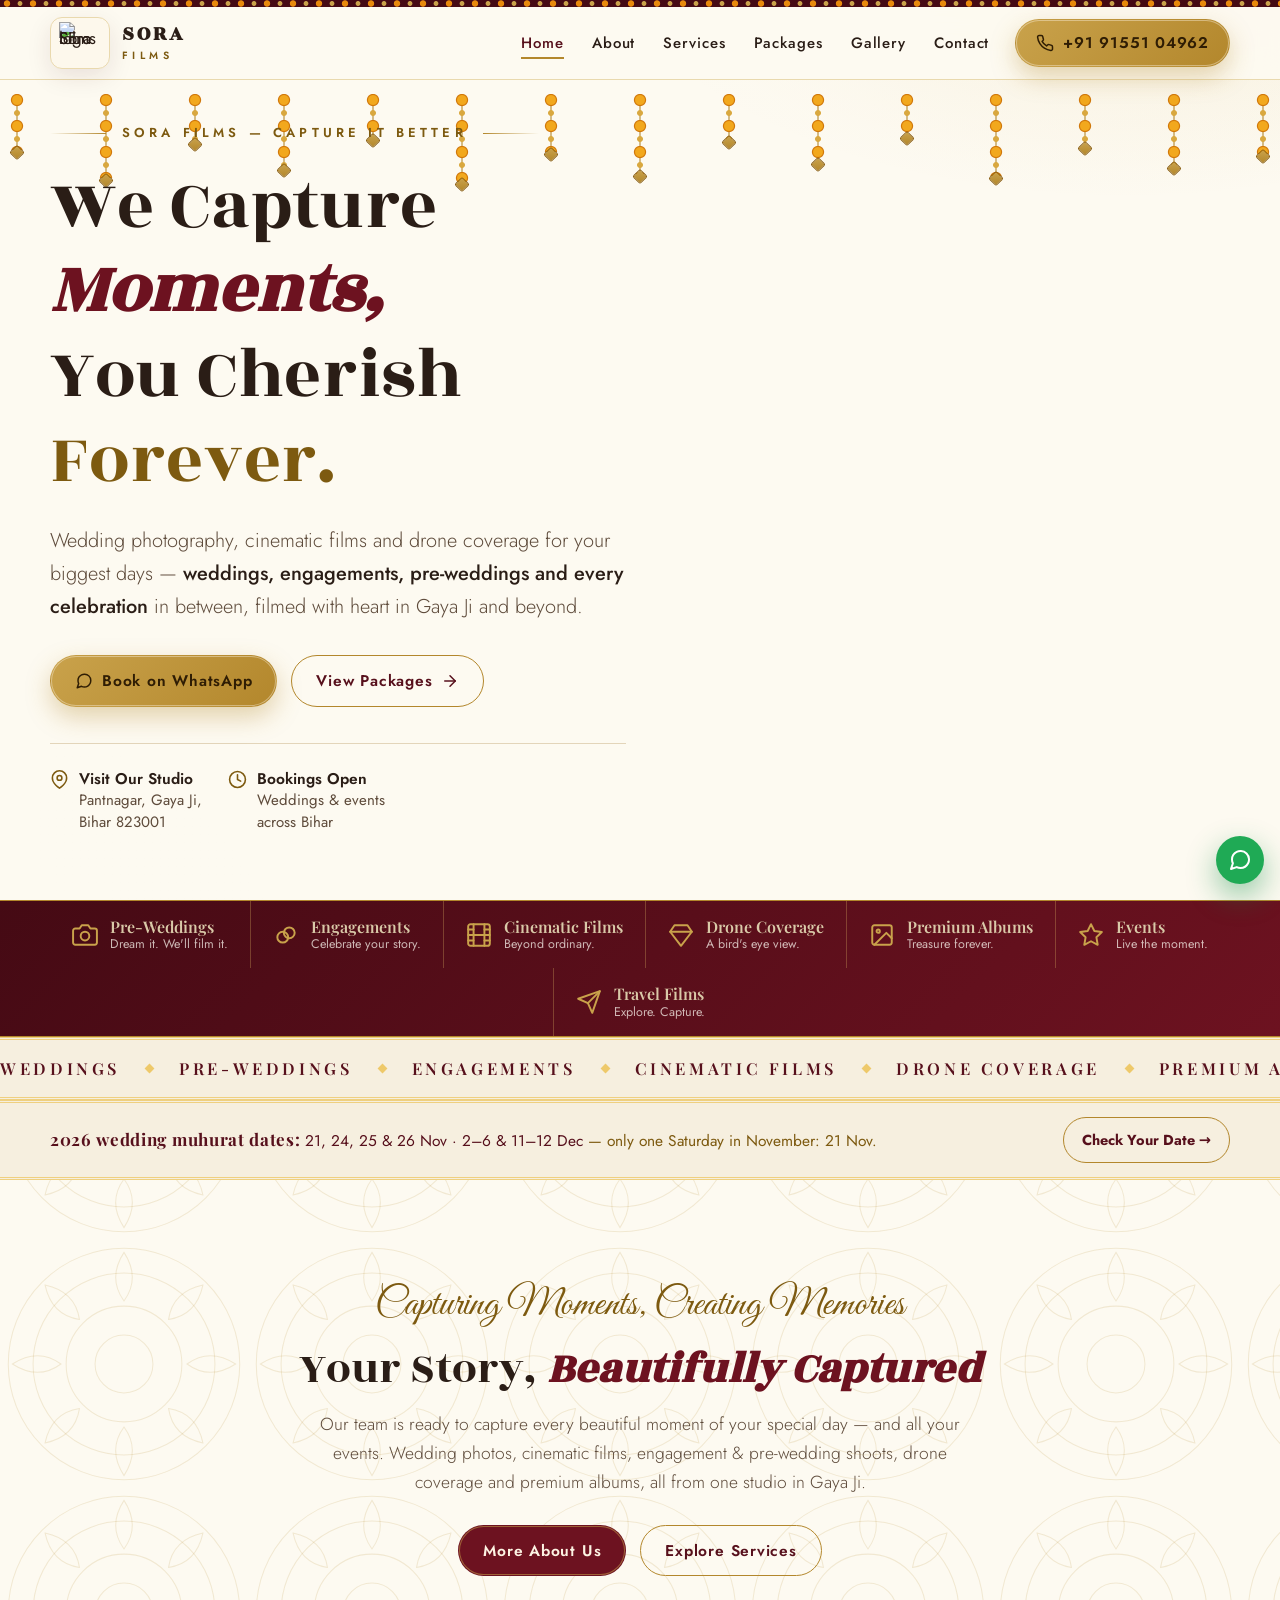
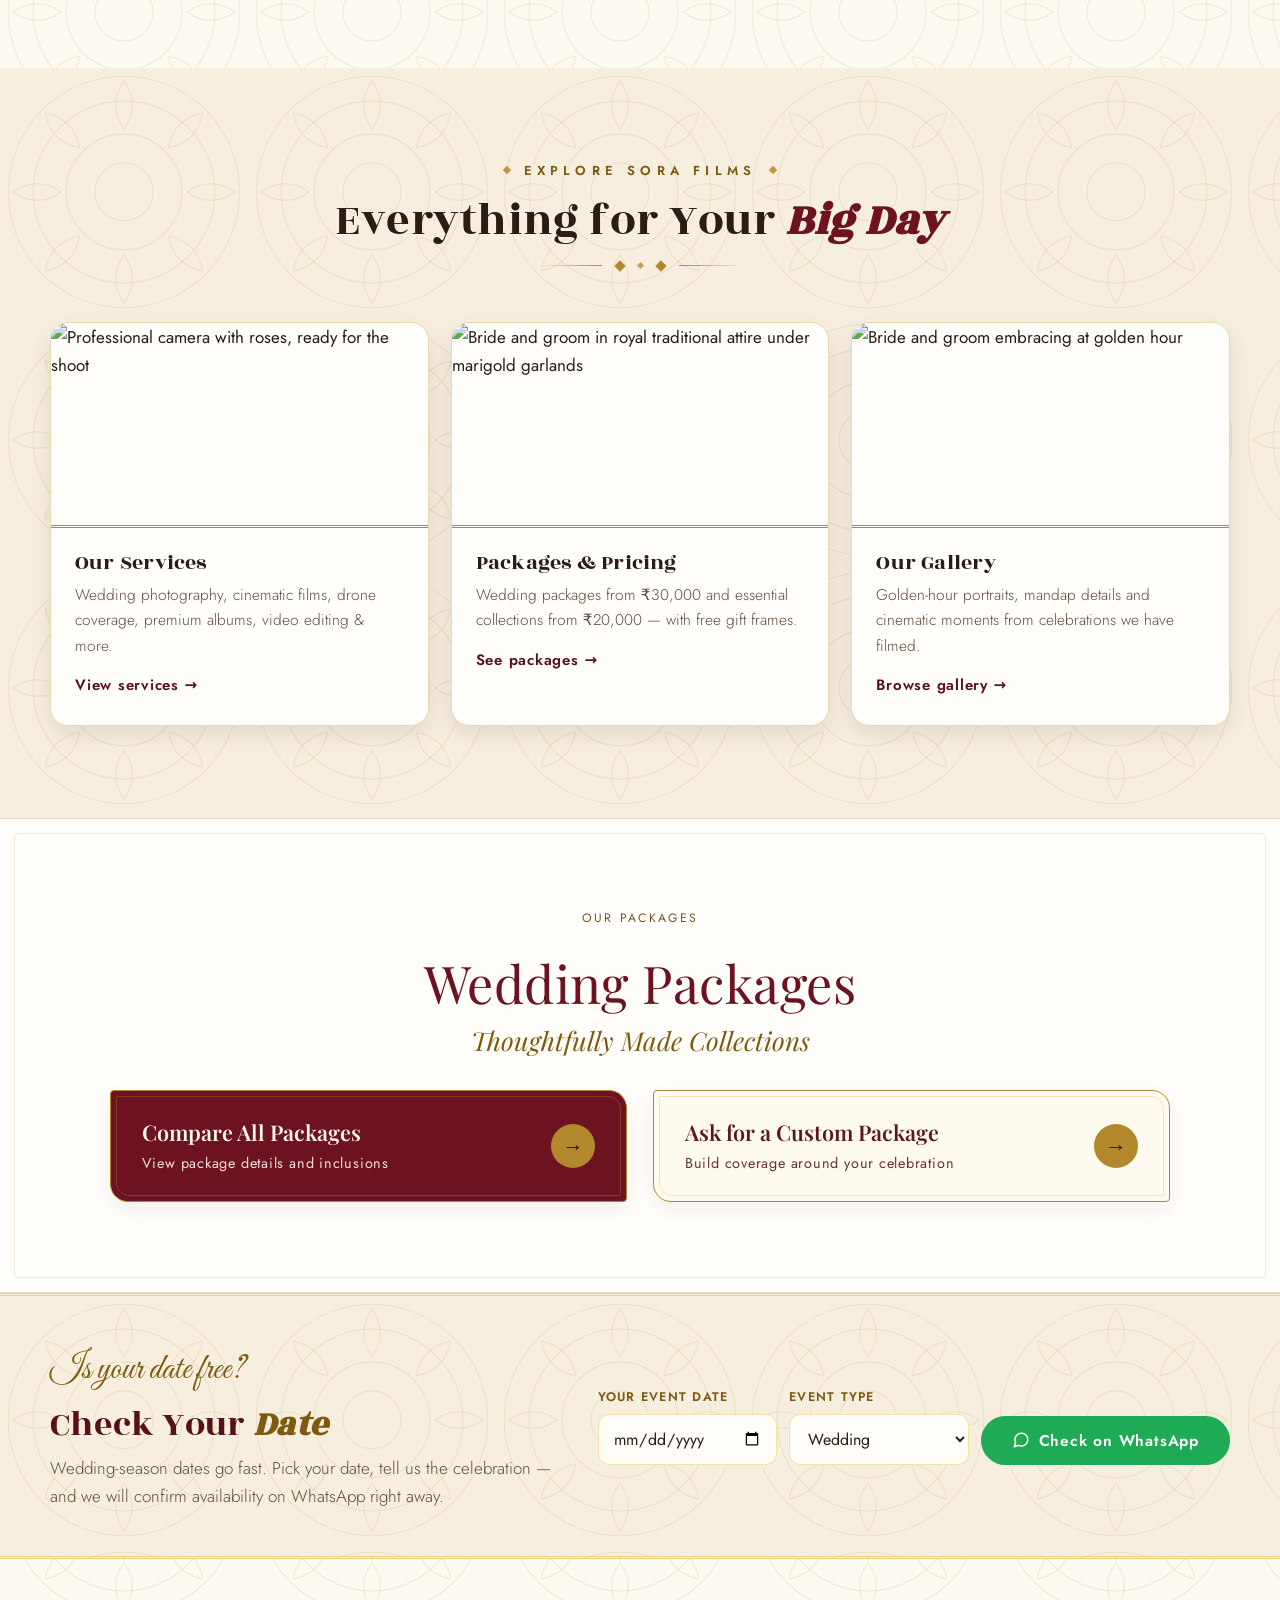
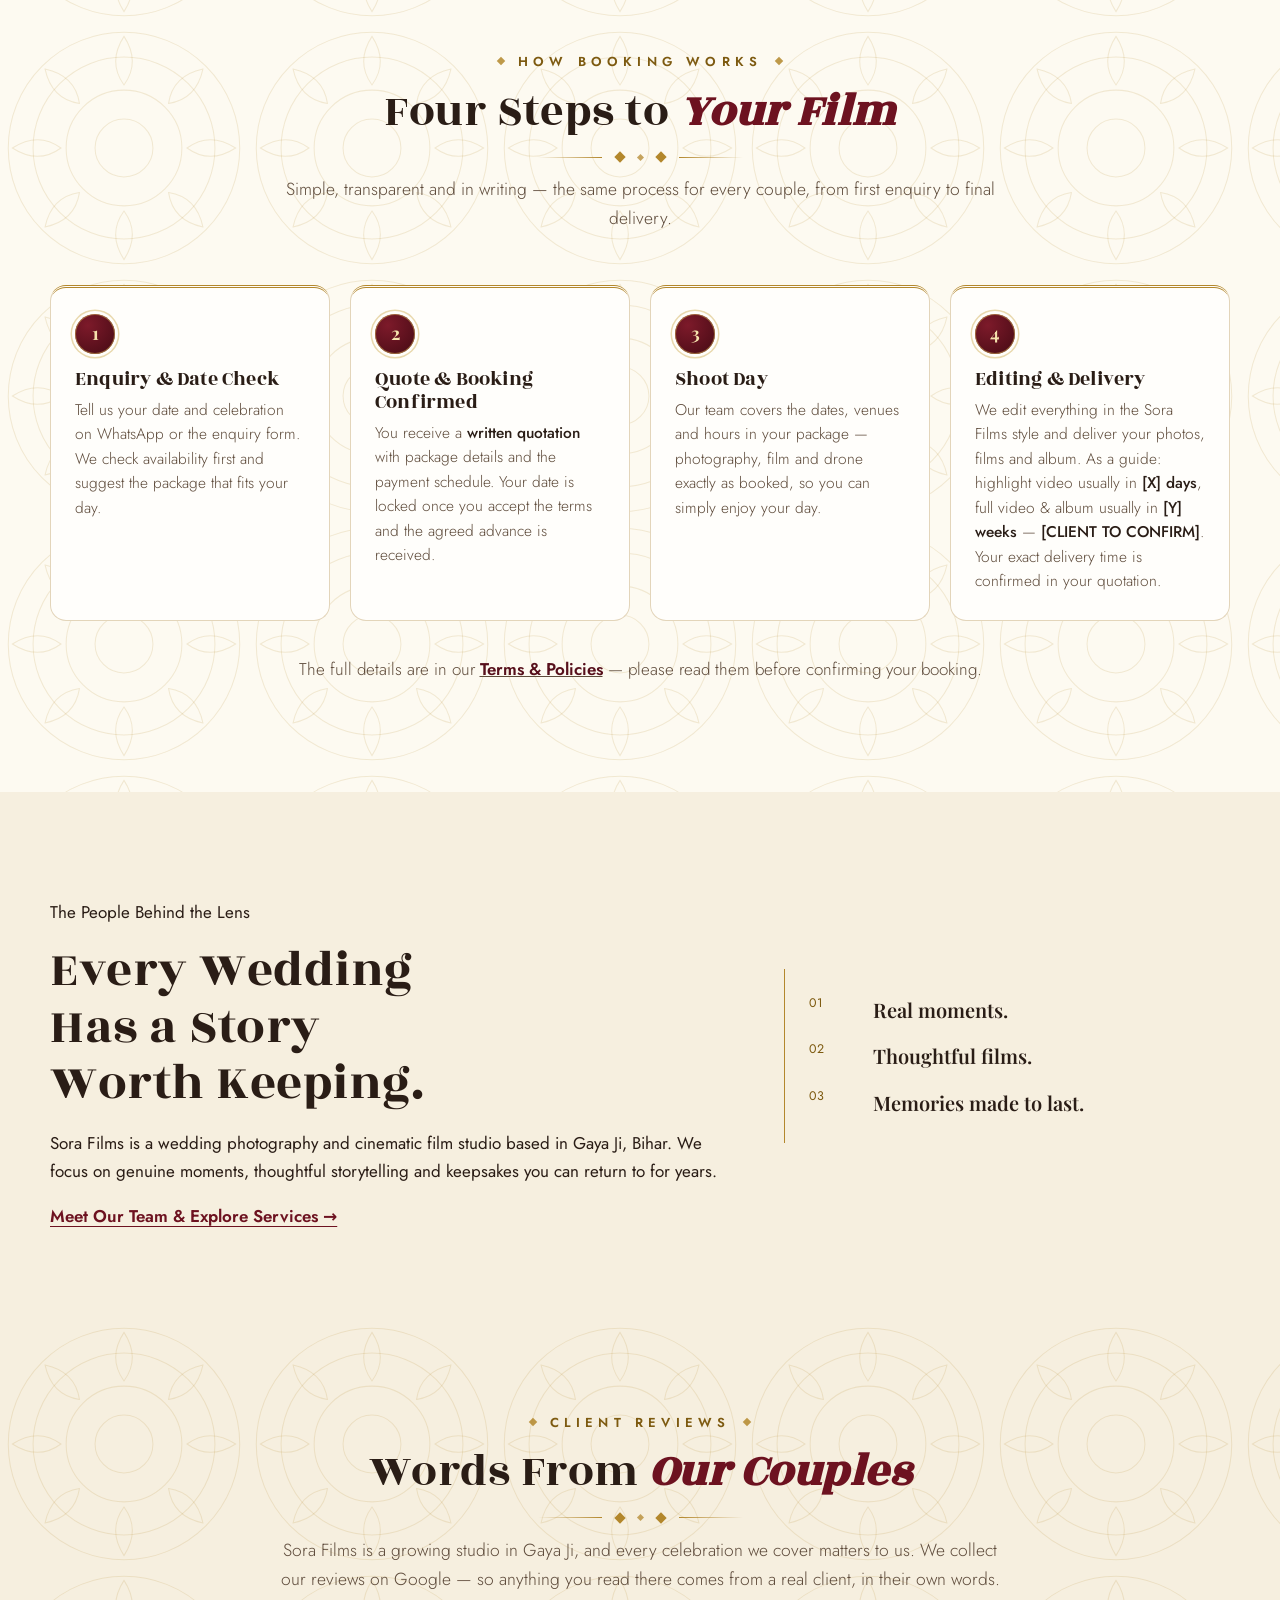
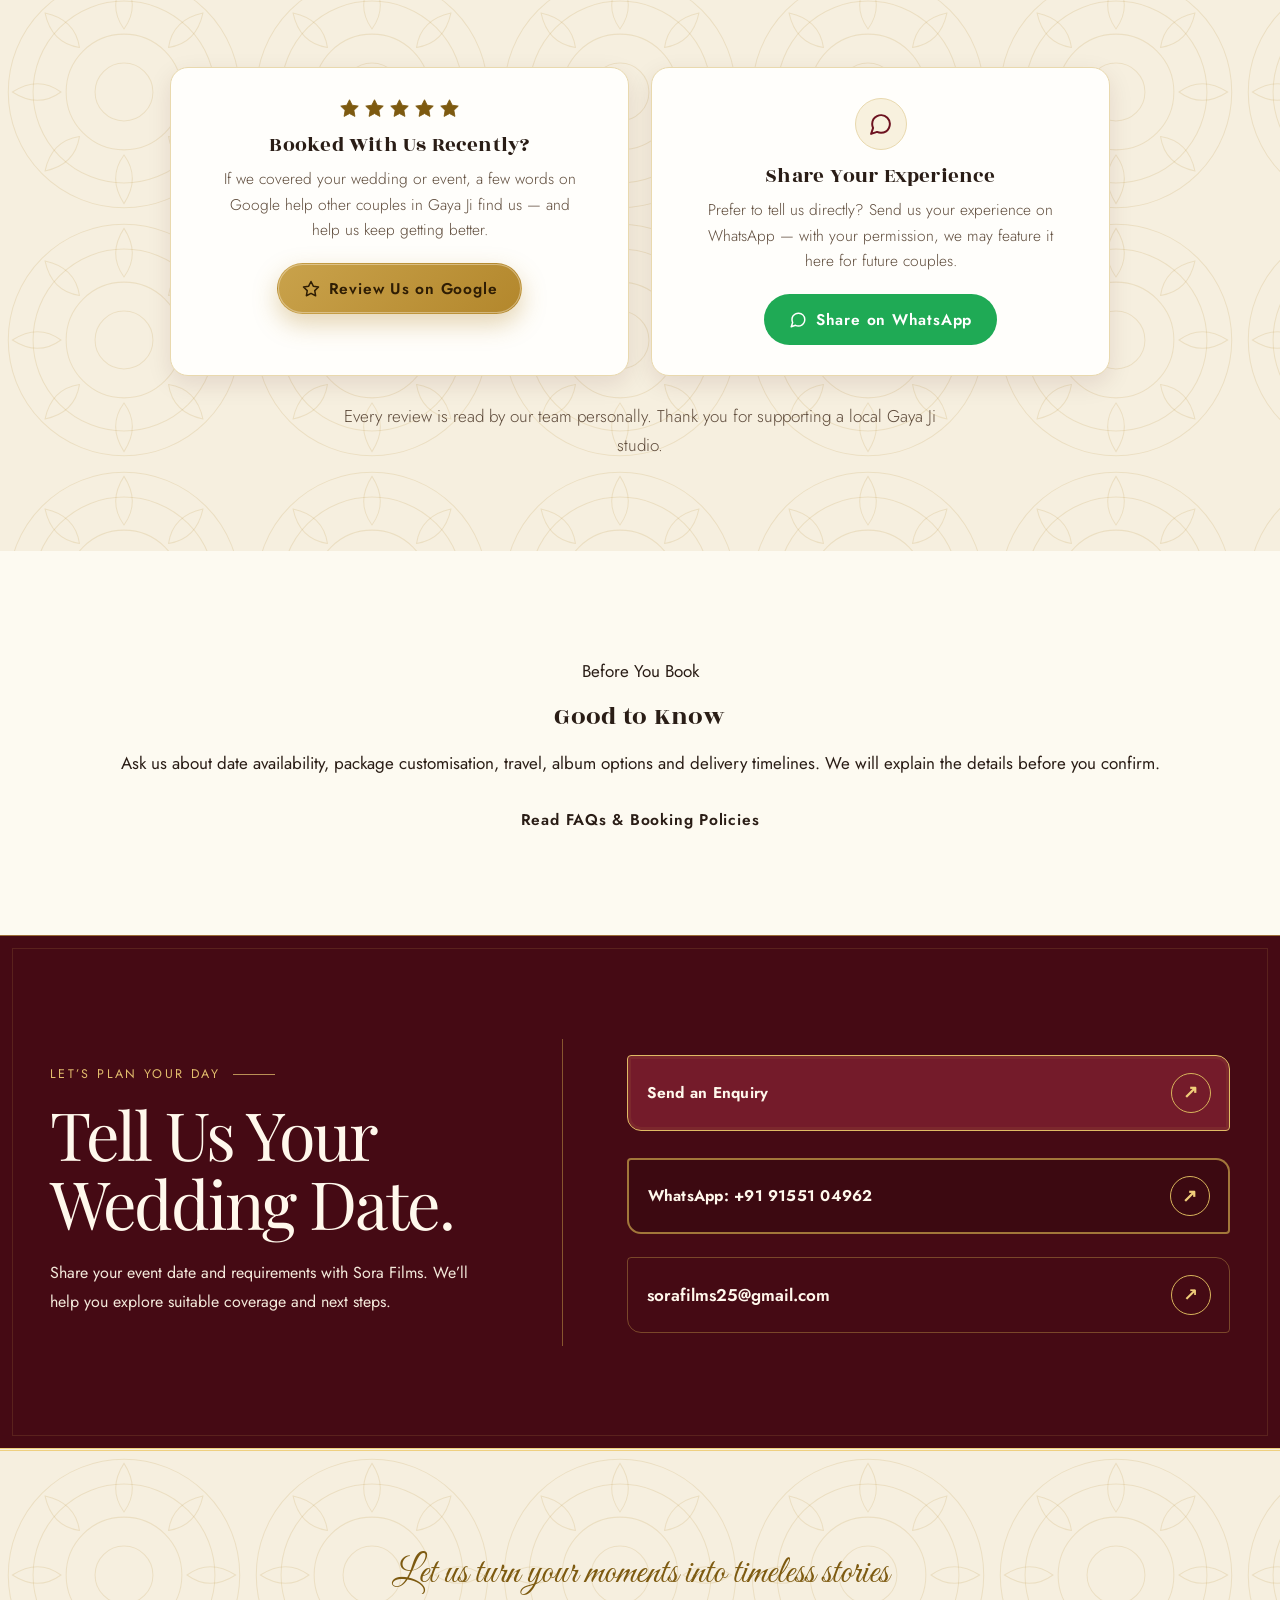
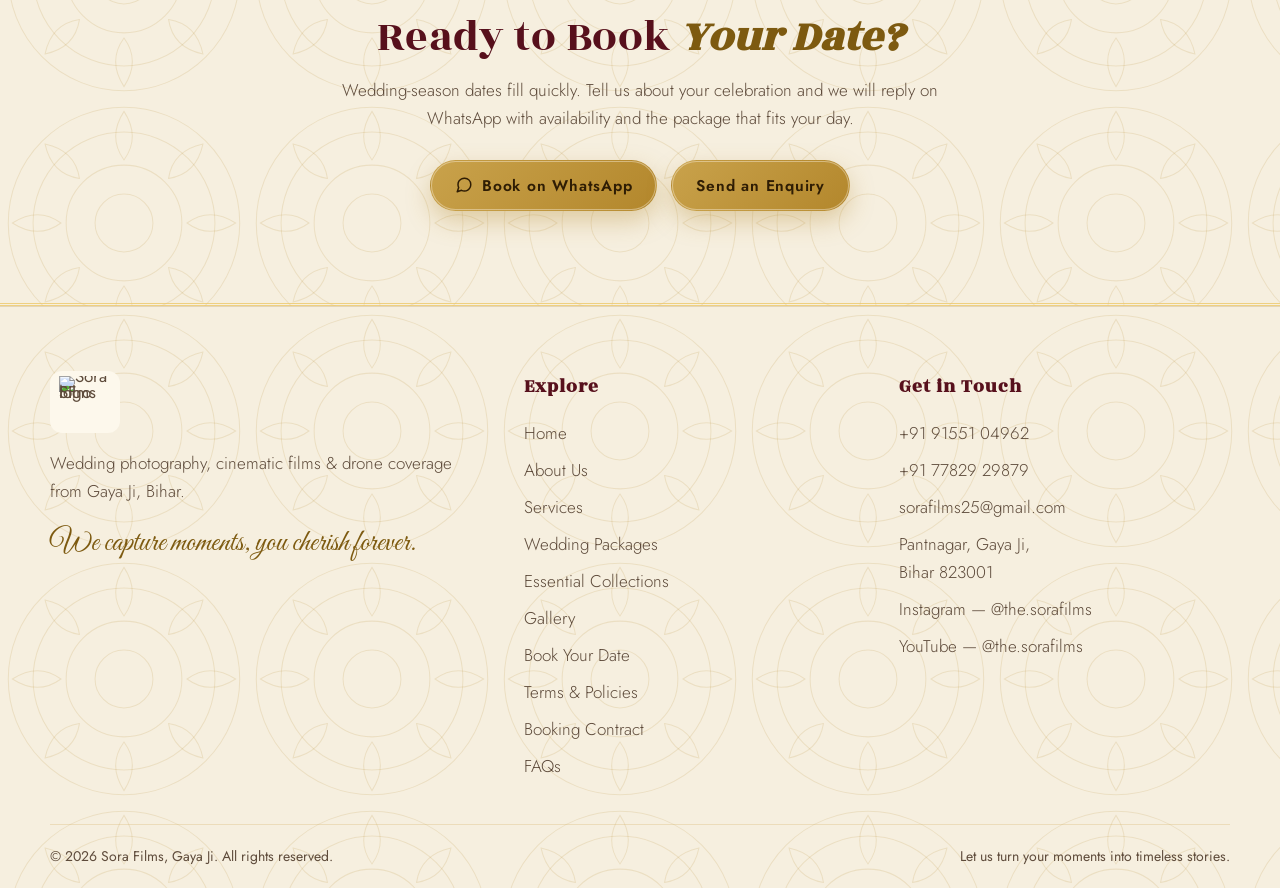
==== index.html @ 21605468 "Phase 2: performance, trust & leads Replace index.html with the Phase 2 version (photos as separate " ====
<!doctype html>
<html lang="en-IN">
  <head>
    <meta charset="utf-8" />
    <meta name="viewport" content="width=device-width, initial-scale=1, viewport-fit=cover" />
    <meta name="color-scheme" content="light" />
    <meta name="description" content="Sora Films — wedding photography, cinematic films, pre-wedding, events & drone coverage in Gaya Ji, Bihar. We capture moments, you cherish forever." />
    <meta property="og:type" content="website" />
    <meta property="og:site_name" content="Sora Films" />
    <meta property="og:title" content="Sora Films — Wedding Photography & Cinematic Films, Gaya Ji" />
    <meta property="og:description" content="Wedding photography, cinematic films, pre-wedding, events & drone coverage in Gaya Ji, Bihar. Wedding packages from ₹30,000 — book on WhatsApp." />
    <meta property="og:url" content="https://mranonin.github.io/sora-films/" />
  <meta property="og:image" content="https://mranonin.github.io/sora-films/assets/img/og-image.jpg" />
  <meta property="og:image:width" content="1200" />
  <meta property="og:image:height" content="630" />
  <meta property="og:image:alt" content="Sora Films — bride and groom at a wedding in Gaya Ji, Bihar" />
  <meta name="twitter:image" content="https://mranonin.github.io/sora-films/assets/img/og-image.jpg" />
  <meta name="twitter:image:alt" content="Sora Films — bride and groom at a wedding in Gaya Ji, Bihar" />
    <meta name="twitter:card" content="summary_large_image" />
    <meta name="theme-color" content="#450a14" />
    <link rel="icon" type="image/png" href="assets/img/favicon.png">
    <link rel="apple-touch-icon" href="assets/img/logo-180.png">
    <script>document.documentElement.className += " js";</script>
    <title>Sora Films — Wedding Photography & Cinematic Films, Gaya Ji</title>
    <link rel="preconnect" href="https://fonts.googleapis.com" />
    <link rel="preconnect" href="https://fonts.gstatic.com" crossorigin />
    <link href="https://fonts.googleapis.com/css2?family=Rozha+One&family=Playfair+Display:ital,wght@0,500;0,600;0,700;0,800;1,500;1,600&family=Jost:wght@300;400;500;600&family=Great+Vibes&display=swap" rel="stylesheet" />
    <style>
      :root{
        --bg:#fdfaf1;
        --bg-soft:#f6efdf;
        --surface:#fffefb;
        --surface-2:#f8f1de;
        --ink:#2a1d16;
        --ink-soft:#5e4b3b;
        --maroon:#6d1220;
        --maroon-deep:#450a14;
        --maroon-ink:#57101c;
        --maroon-fixed:#6d1220;
        --maroon-deep-fixed:#450a14;
        --maroon-text:#6d1220;
        --gold:#b3872c;
        --gold-bright:#c9a24b;
        --gold-soft:#e9d9ae;
        --gold-text:#7d5a10;
        --on-dark-gold:#f6e3ae;
        --on-dark-gold-bright:#eec96a;
        --line:#e3d5ba;
        --dark:#17100d;
        --dark-2:#211712;
        --cream:#f7efdd;
        --cream-soft:#d9c9a8;
        --wa:#1faa55;
        --wa-deep:#128c46;
        --shadow:0 18px 45px rgba(69,10,20,.13);
        --shadow-sm:0 8px 24px rgba(69,10,20,.10);
        --ease:cubic-bezier(.22,1,.36,1);
        --head-bg:rgba(253,250,241,.92);
        --marigold:#e8890c;
        --pattern:url("data:image/svg+xml,%3Csvg xmlns='http://www.w3.org/2000/svg' width='240' height='240' viewBox='0 0 240 240' fill='none' stroke='%23b3872c' stroke-opacity='0.16'%3E%3Ccircle cx='120' cy='120' r='112'/%3E%3Ccircle cx='120' cy='120' r='88'/%3E%3Ccircle cx='120' cy='120' r='56'/%3E%3Ccircle cx='120' cy='120' r='28'/%3E%3Cpath d='M120 12c11 17 11 32 0 47-11-15-11-30 0-47z'/%3E%3Cpath d='M120 12c11 17 11 32 0 47-11-15-11-30 0-47z' transform='rotate(45 120 120)'/%3E%3Cpath d='M120 12c11 17 11 32 0 47-11-15-11-30 0-47z' transform='rotate(90 120 120)'/%3E%3Cpath d='M120 12c11 17 11 32 0 47-11-15-11-30 0-47z' transform='rotate(135 120 120)'/%3E%3Cpath d='M120 12c11 17 11 32 0 47-11-15-11-30 0-47z' transform='rotate(180 120 120)'/%3E%3Cpath d='M120 12c11 17 11 32 0 47-11-15-11-30 0-47z' transform='rotate(225 120 120)'/%3E%3Cpath d='M120 12c11 17 11 32 0 47-11-15-11-30 0-47z' transform='rotate(270 120 120)'/%3E%3Cpath d='M120 12c11 17 11 32 0 47-11-15-11-30 0-47z' transform='rotate(315 120 120)'/%3E%3C/svg%3E");
        --pattern-dark:url("data:image/svg+xml,%3Csvg xmlns='http://www.w3.org/2000/svg' width='240' height='240' viewBox='0 0 240 240' fill='none' stroke='%23e3c078' stroke-opacity='0.14'%3E%3Ccircle cx='120' cy='120' r='112'/%3E%3Ccircle cx='120' cy='120' r='88'/%3E%3Ccircle cx='120' cy='120' r='56'/%3E%3Ccircle cx='120' cy='120' r='28'/%3E%3Cpath d='M120 12c11 17 11 32 0 47-11-15-11-30 0-47z'/%3E%3Cpath d='M120 12c11 17 11 32 0 47-11-15-11-30 0-47z' transform='rotate(45 120 120)'/%3E%3Cpath d='M120 12c11 17 11 32 0 47-11-15-11-30 0-47z' transform='rotate(90 120 120)'/%3E%3Cpath d='M120 12c11 17 11 32 0 47-11-15-11-30 0-47z' transform='rotate(135 120 120)'/%3E%3Cpath d='M120 12c11 17 11 32 0 47-11-15-11-30 0-47z' transform='rotate(180 120 120)'/%3E%3Cpath d='M120 12c11 17 11 32 0 47-11-15-11-30 0-47z' transform='rotate(225 120 120)'/%3E%3Cpath d='M120 12c11 17 11 32 0 47-11-15-11-30 0-47z' transform='rotate(270 120 120)'/%3E%3Cpath d='M120 12c11 17 11 32 0 47-11-15-11-30 0-47z' transform='rotate(315 120 120)'/%3E%3C/svg%3E");
        color-scheme:light;
      }
      @media (prefers-color-scheme: dark){
        :root{
          --bg:#16100d;
          --bg-soft:#1d1511;
          --surface:#211812;
          --surface-2:#291d15;
          --ink:#f3e9d7;
          --ink-soft:#c4b096;
          --maroon:#a52a3c;
          --maroon-deep:#2a0d12;
          --maroon-ink:#e8b7a0;
          --maroon-text:#f0a48f;
          --gold:#d3ab55;
          --gold-bright:#e3c078;
          --gold-soft:#7a602c;
          --gold-text:#eec96a;
          --line:#3d2d1e;
          --shadow:0 18px 45px rgba(0,0,0,.5);
          --shadow-sm:0 8px 24px rgba(0,0,0,.4);
          --head-bg:rgba(22,16,13,.88);
          --pattern:url("data:image/svg+xml,%3Csvg xmlns='http://www.w3.org/2000/svg' width='240' height='240' viewBox='0 0 240 240' fill='none' stroke='%23e3c078' stroke-opacity='0.16'%3E%3Ccircle cx='120' cy='120' r='112'/%3E%3Ccircle cx='120' cy='120' r='88'/%3E%3Ccircle cx='120' cy='120' r='56'/%3E%3Ccircle cx='120' cy='120' r='28'/%3E%3Cpath d='M120 12c11 17 11 32 0 47-11-15-11-30 0-47z'/%3E%3Cpath d='M120 12c11 17 11 32 0 47-11-15-11-30 0-47z' transform='rotate(45 120 120)'/%3E%3Cpath d='M120 12c11 17 11 32 0 47-11-15-11-30 0-47z' transform='rotate(90 120 120)'/%3E%3Cpath d='M120 12c11 17 11 32 0 47-11-15-11-30 0-47z' transform='rotate(135 120 120)'/%3E%3Cpath d='M120 12c11 17 11 32 0 47-11-15-11-30 0-47z' transform='rotate(180 120 120)'/%3E%3Cpath d='M120 12c11 17 11 32 0 47-11-15-11-30 0-47z' transform='rotate(225 120 120)'/%3E%3Cpath d='M120 12c11 17 11 32 0 47-11-15-11-30 0-47z' transform='rotate(270 120 120)'/%3E%3Cpath d='M120 12c11 17 11 32 0 47-11-15-11-30 0-47z' transform='rotate(315 120 120)'/%3E%3C/svg%3E");
          color-scheme:dark;
        }
      }
      *{box-sizing:border-box}
      html{scroll-behavior:smooth}
      body{
        margin:0;background-color:var(--bg);background-image:var(--pattern);background-size:248px;color:var(--ink);
        font-family:"Jost",system-ui,sans-serif;font-weight:400;font-size:17px;line-height:1.65;
        -webkit-font-smoothing:antialiased;overflow-x:hidden;
      }
      img{max-width:100%;display:block}
      a{color:inherit}
      h1,h2,h3{font-family:"Rozha One","Playfair Display",Georgia,serif;line-height:1.18;margin:0;font-weight:400;letter-spacing:.01em}
      .wrap{width:min(1180px,100% - 40px);margin-inline:auto}
      .script{font-family:"Great Vibes",cursive;font-weight:400}

      /* ---------- ornament divider ---------- */
      .orn{display:flex;align-items:center;gap:14px;justify-content:center}
      .orn::before,.orn::after{content:"";height:1px;width:64px;background:linear-gradient(90deg,transparent,var(--gold));display:block}
      .orn::after{background:linear-gradient(90deg,var(--gold),transparent)}
      .orn i{width:8px;height:8px;background:var(--gold);transform:rotate(45deg);display:block;flex:none}
      .orn i:nth-child(2){width:5px;height:5px;opacity:.75}

      /* ---------- header ---------- */
      header{
        position:fixed;inset:0 0 auto 0;z-index:60;background:var(--head-bg);
        backdrop-filter:blur(14px);-webkit-backdrop-filter:blur(14px);
        border-bottom:1px solid var(--gold-soft);transition:border-color .3s,box-shadow .3s;
      }
      header::before{
        content:"";display:block;height:7px;background-color:var(--maroon-deep);
        background-image:
          radial-gradient(circle at 7px 50%,var(--marigold) 2.8px,transparent 3.6px),
          radial-gradient(circle at 20px 50%,var(--gold-bright) 2px,transparent 2.8px);
        background-size:26px 100%;background-repeat:repeat-x;
      }
      header.scrolled{border-bottom-color:var(--line);box-shadow:0 6px 30px rgba(40,10,5,.08)}
      .nav{display:flex;align-items:center;gap:26px;padding:10px 0}
      .brand{display:flex;align-items:center;gap:12px;text-decoration:none;flex:none}
      .brand .chip{background:#fdf8ec;border:1px solid var(--gold-soft);border-radius:12px;padding:4px 8px;line-height:0;box-shadow:var(--shadow-sm)}
      .brand .chip img{height:42px;width:auto}
      .brand .bt{line-height:1.05}
      .brand .bt b{font-family:"Rozha One","Playfair Display",serif;font-size:21px;letter-spacing:.14em;display:block}
      .brand .bt span{font-size:10.5px;letter-spacing:.42em;color:var(--gold-text);font-weight:600}
      .links{display:flex;gap:28px;margin-left:auto;align-items:center}
      .links a{text-decoration:none;font-size:15px;letter-spacing:.06em;font-weight:500;color:var(--ink);position:relative;padding:4px 0}
      .links a::after{content:"";position:absolute;left:0;bottom:0;height:2px;width:0;background:var(--gold);transition:width .3s}
      .links a:hover::after{width:100%}
      .btn{
        display:inline-flex;align-items:center;gap:9px;text-decoration:none;cursor:pointer;
        font-family:"Jost",sans-serif;font-weight:600;letter-spacing:.05em;font-size:15.5px;
        padding:12px 24px;border-radius:999px;border:1px solid transparent;transition:transform .35s var(--ease),box-shadow .35s var(--ease),background .35s var(--ease);
      }
      .btn svg{width:18px;height:18px;flex:none}
      .btn-gold{background:linear-gradient(135deg,var(--gold-bright),var(--gold));color:#2f1d04;box-shadow:inset 0 0 0 1px rgba(255,248,234,.4),0 10px 24px rgba(179,135,44,.35)}
      .btn-gold:hover{transform:translateY(-2px);box-shadow:0 14px 30px rgba(179,135,44,.45)}
      .btn-maroon{background:var(--maroon-fixed);color:#fdf3e3;box-shadow:inset 0 0 0 1px rgba(201,162,75,.55)}
      .btn-maroon:hover{transform:translateY(-2px);background:var(--maroon-deep-fixed)}
      .btn-wa{background:var(--wa);color:#fff}
      .btn-wa:hover{transform:translateY(-2px);background:var(--wa-deep)}
      .btn-ghost{border-color:var(--gold);color:var(--maroon-ink);background:transparent}
      .btn-ghost:hover{background:var(--surface-2);transform:translateY(-2px)}
      .nav .btn{padding:10px 20px}
      .burger{display:none;margin-left:auto;background:none;border:1px solid var(--line);border-radius:10px;padding:9px 11px;cursor:pointer;color:var(--ink)}
      .burger svg{width:22px;height:22px;display:block}
      .mobile-menu{display:none;border-top:1px solid var(--line);padding:10px 0 16px}
      .mobile-menu a{display:block;padding:10px 4px;text-decoration:none;font-weight:500;letter-spacing:.05em;border-bottom:1px dashed var(--line)}
      .mobile-menu a:last-of-type{border-bottom:0}
      .mobile-menu.open{display:block}
      @media (max-width:900px){ .links{display:none} .burger{display:block} .nav .btn{display:none} }

      /* ---------- hero ---------- */
      .hero{position:relative;padding:202px 0 84px;overflow:hidden;
        background:
          radial-gradient(900px 480px at 88% -10%,rgba(201,162,75,.20),transparent 60%),
          radial-gradient(700px 500px at -10% 110%,rgba(109,18,32,.10),transparent 60%),
          var(--bg);
      }
      .hero-grid{display:grid;grid-template-columns:minmax(0,1.04fr) minmax(0,.96fr);gap:56px;align-items:center;position:relative;z-index:2}
      .hero .script{font-size:clamp(30px,4vw,42px);color:var(--gold-text);display:block;margin-bottom:2px}
      .hero h1{font-size:clamp(40px,5.4vw,64px);color:var(--ink)}
      .hero h1 em{font-style:italic;color:var(--maroon-text);font-weight:600}
      .hero h1 .goldword{color:var(--gold-text)}
      .hero p.lead{font-size:19px;color:var(--ink-soft);max-width:34em;margin:20px 0 30px;font-weight:300}
      .hero p.lead b{font-weight:500;color:var(--ink)}
      .hero-ctas{display:flex;gap:14px;flex-wrap:wrap}
      .hero-meta{display:flex;gap:26px;flex-wrap:wrap;margin-top:36px;padding-top:24px;border-top:1px solid var(--line)}
      .hero-meta div{display:flex;gap:10px;align-items:flex-start;font-size:15px;line-height:1.45;color:var(--ink-soft)}
      .hero-meta svg{width:19px;height:19px;color:var(--gold-text);flex:none;margin-top:2px}
      .hero-meta b{color:var(--ink);font-weight:600;display:block;font-size:15.5px}
      .hero-photo{position:relative;justify-self:center;width:min(440px,100%)}
      .hero-photo .frame{
        border-radius:200px 200px 20px 20px;overflow:hidden;position:relative;
        box-shadow:var(--shadow),0 0 0 5px var(--bg),0 0 0 6.5px var(--gold-soft);border:2px solid var(--gold);
      }
      .hero-photo .frame img{width:100%;height:100%;object-fit:cover;aspect-ratio:518/640;animation:kenburns 30s ease-in-out infinite alternate}
      .hero-photo::before{
        content:"";position:absolute;inset:18px -18px -18px 18px;border:1px solid var(--gold);
        border-radius:200px 200px 20px 20px;z-index:-1;opacity:.55;
      }
      .hero-photo{isolation:isolate}
      .hero-photo::after{
        content:"";position:absolute;top:-10px;left:50%;transform:translateX(-50%) rotate(45deg);
        width:15px;height:15px;background:linear-gradient(135deg,var(--gold-bright),var(--gold));
        border:2px solid var(--bg);border-radius:3px;z-index:3;box-shadow:var(--shadow-sm);
      }
      .hero-badge{
        position:absolute;left:-38px;bottom:44px;background:var(--surface);border:1px solid var(--gold-soft);
        border-radius:14px;box-shadow:var(--shadow);padding:12px 18px;display:flex;gap:12px;align-items:center;
        animation:floaty 7s ease-in-out infinite;
      }
      .hero-badge svg{width:26px;height:26px;color:var(--maroon-text)}
      .hero-badge b{font-family:"Playfair Display",serif;font-size:16.5px;display:block;line-height:1.2}
      .hero-badge span{font-size:13px;color:var(--ink-soft);letter-spacing:.04em}
      @keyframes kenburns{from{transform:scale(1)}to{transform:scale(1.09)}}
      @keyframes floaty{0%,100%{transform:translateY(0)}50%{transform:translateY(-9px)}}

      /* ---------- hanging marigold toran ---------- */
      .toran{position:absolute;top:94px;left:0;right:0;z-index:1;display:flex;justify-content:space-between;padding:0 10px;pointer-events:none}
      .toran span{
        position:relative;width:14px;height:var(--h,84px);flex:none;transform-origin:top center;
        animation:sway 6.5s ease-in-out infinite alternate;
        background-image:
          radial-gradient(circle at 50% 6px,#f2a81d 4.4px,#cf7507 5.6px,transparent 6.6px),
          radial-gradient(circle at 50% 6px,#d9a83f 2.5px,transparent 3.4px),
          linear-gradient(rgba(179,135,44,.55),rgba(179,135,44,.55));
        background-size:14px 26px,14px 26px,2px 100%;
        background-position:50% 0,50% 13px,50% 0;
        background-repeat:repeat-y,repeat-y,no-repeat;
      }
      .toran span:nth-child(even){animation-duration:7.6s;animation-delay:-2.4s}
      .toran span::after{
        content:"";position:absolute;left:50%;bottom:-8px;width:9px;height:9px;
        transform:translateX(-50%) rotate(45deg);border-radius:2px;
        background:linear-gradient(135deg,var(--gold-bright),var(--gold));border:1px solid #8a5f14;
      }
      @keyframes sway{from{transform:rotate(-1.5deg)}to{transform:rotate(1.5deg)}}
      @media (max-width:760px){ .toran{top:90px} .toran span{height:min(var(--h),62px)} .toran span:nth-child(even){display:none} }
      @media (max-width:900px){
        .hero{padding-top:178px}
        .hero-grid{grid-template-columns:minmax(0,1fr);gap:44px}
        .hero-badge{left:8px;bottom:18px}
      }

      /* ---------- marquee ---------- */
      .marquee{background:linear-gradient(120deg,#7d1a2a,#450a14);color:#f6e3ae;overflow:hidden;padding:15px 0;border-block:3px double rgba(238,201,106,.8)}
      .marquee-track{display:flex;gap:0;width:max-content;animation:scrollx 42s linear infinite}
      .marquee:hover .marquee-track{animation-play-state:paused}
      .marquee-track span{display:inline-flex;align-items:center;gap:26px;padding-right:26px;font-family:"Playfair Display",serif;font-size:16.5px;font-weight:600;letter-spacing:.22em;text-transform:uppercase;white-space:nowrap;color:#f6e3ae}
      /* ---------- muhurat dates strip ---------- */
      .muhurat-strip{background:linear-gradient(120deg,#450a14,#6d1220);color:#f6e3ae;border-block:3px double rgba(238,201,106,.8);padding:14px 0}
      .muhurat-inner{display:flex;align-items:center;justify-content:space-between;gap:16px;flex-wrap:wrap}
      .muhurat-inner p{margin:0;font-size:15.5px;line-height:1.5}
      .muhurat-inner p strong{font-family:"Playfair Display",serif;font-size:17px;letter-spacing:.04em;color:#fff}
      .muhurat-inner p span{color:#eec96a}
      .muhurat-cta{flex:none;display:inline-flex;align-items:center;gap:8px;padding:10px 18px;border:1px solid #eec96a;border-radius:999px;color:#fdf3e0;text-decoration:none;font-weight:700;font-size:14.5px}
      .muhurat-cta:hover{background:rgba(238,201,106,.15)}
      @media(max-width:760px){.muhurat-inner{flex-direction:column;align-items:flex-start}.muhurat-cta{width:100%;justify-content:center;box-sizing:border-box}}
      .marquee-track i{width:7px;height:7px;background:#eec96a;transform:rotate(45deg);flex:none}
      @keyframes scrollx{to{transform:translateX(-50%)}}

      /* ---------- sections ---------- */
      section{padding:92px 0}
      .sec-head{text-align:center;max-width:720px;margin:0 auto 52px}
      .sec-head .kicker{font-size:13px;letter-spacing:.4em;text-transform:uppercase;color:var(--gold-text);font-weight:600;margin-bottom:12px}
      .sec-head .kicker::before,.sec-head .kicker::after{content:"";display:inline-block;width:6px;height:6px;background:var(--gold);transform:rotate(45deg);margin:0 14px 2px;opacity:.85}
      .sec-head h2{font-size:clamp(32px,4.2vw,46px);margin-bottom:14px}
      .sec-head h2 em{font-style:italic;color:var(--maroon-text);font-weight:600}
      .sec-head p{color:var(--ink-soft);font-weight:300;font-size:17.5px;margin:14px 0 0}
      .alt{background-color:var(--bg-soft);background-image:var(--pattern);background-size:248px}
      .dark-sec{background-color:var(--dark);background-image:var(--pattern-dark),linear-gradient(160deg,var(--dark-2),var(--dark));background-size:248px,cover;color:var(--cream)}
      .dark-sec .sec-head p{color:var(--cream-soft)}
      .dark-sec .sec-head .kicker{color:#eec96a}
      .dark-sec .sec-head h2 em{color:var(--gold-bright)}

      /* ---------- about ---------- */
      .about-grid{display:grid;grid-template-columns:minmax(0,.94fr) minmax(0,1.06fr);gap:58px;align-items:center}
      .about-photo{position:relative}
      .about-photo img{border-radius:18px;box-shadow:var(--shadow),0 0 0 5px var(--bg),0 0 0 6.5px var(--gold-soft);border:1px solid var(--gold);transition:transform .6s var(--ease)}
      .about-photo img:hover{transform:scale(1.015)}
      .about-photo .tag{
        position:absolute;right:-14px;top:26px;background:var(--maroon-fixed);color:#fbeed3;
        font-family:"Great Vibes",cursive;font-size:26px;padding:8px 22px;border-radius:999px;box-shadow:var(--shadow-sm);transform:rotate(3deg);
      }
      .about-copy .script{font-size:34px;color:var(--gold-text)}
      .about-copy h2{font-size:clamp(30px,3.6vw,42px);margin:4px 0 16px}
      .about-copy h2 em{font-style:italic;color:var(--maroon-text);font-weight:600}
      .about-copy p{color:var(--ink-soft);font-weight:300;margin:0 0 16px}
      .about-copy p b{color:var(--ink);font-weight:500}
      .about-points{display:grid;grid-template-columns:1fr 1fr;gap:10px 22px;margin:24px 0 30px}
      .about-points div{display:flex;gap:10px;align-items:center;font-weight:500;font-size:16px}
      .about-points svg{width:19px;height:19px;color:var(--gold-text);flex:none}
      @media (max-width:900px){ .about-grid{grid-template-columns:minmax(0,1fr)} .about-photo .tag{right:10px} }

      /* ---------- services ---------- */
      .svc-grid{display:grid;grid-template-columns:repeat(auto-fit,minmax(215px,1fr));gap:20px}
      .svc{
        background:var(--surface);border:1px solid var(--line);border-top:3px double var(--gold);border-radius:16px;padding:28px 24px;position:relative;
        transition:transform .45s var(--ease),box-shadow .45s var(--ease),border-color .45s var(--ease);
      }
      .svc::before{content:"";position:absolute;top:9px;left:50%;transform:translateX(-50%) rotate(45deg);width:7px;height:7px;background:var(--gold-soft)}
      .svc:hover{transform:translateY(-6px);box-shadow:var(--shadow);border-color:var(--gold-soft)}
      .svc .ic{
        width:56px;height:56px;border-radius:50%;display:grid;place-items:center;margin-bottom:16px;
        background:radial-gradient(circle at 32% 28%,#7d1a2a,var(--maroon-deep));color:var(--gold-bright);
        box-shadow:inset 0 0 0 1px rgba(201,162,75,.5),0 0 0 3px var(--surface),0 0 0 4.5px var(--gold-soft);
      }
      .svc .ic svg{width:27px;height:27px}
      .svc h3{font-size:20px;margin-bottom:7px}
      .svc p{margin:0;color:var(--ink-soft);font-size:15.5px;font-weight:300;line-height:1.55}

      /* ---------- why ---------- */
      .why-grid{display:grid;grid-template-columns:repeat(auto-fit,minmax(200px,1fr));gap:20px}
      .why{border:1px solid rgba(201,162,75,.35);border-radius:16px;padding:30px 24px;background-color:rgba(255,255,255,.03);background-image:var(--pattern-dark);background-size:200px;transition:transform .45s var(--ease),background-color .45s var(--ease)}
      .why:hover{transform:translateY(-6px);background-color:rgba(255,255,255,.06)}
      .why svg{width:34px;height:34px;color:var(--gold-bright);margin-bottom:14px}
      .why h3{font-size:19.5px;color:#fdf3e0;margin-bottom:8px}
      .why p{margin:0;color:var(--cream-soft);font-size:15.5px;font-weight:300;line-height:1.55}

      /* ---------- packages ---------- */
      .pkg-group-head{text-align:center;margin:0 auto 34px;max-width:640px}
      .pkg-group-head .pill{
        display:inline-block;background:var(--maroon-fixed);color:#f7e8c8;font-size:12.5px;font-weight:600;border:1px solid var(--gold-bright);
        letter-spacing:.3em;text-transform:uppercase;padding:8px 20px;border-radius:999px;margin-bottom:14px;
      }
      .pkg-group-head .pill.goldpill{background:linear-gradient(135deg,var(--gold-bright),var(--gold));color:#2f1d04}
      .pkg-group-head h3{font-size:clamp(25px,3vw,32px)}
      .pkg-group-head p{color:var(--ink-soft);font-weight:300;margin:8px 0 0}
      .pkg-grid{display:grid;grid-template-columns:repeat(3,minmax(0,1fr));gap:24px;align-items:stretch}
      @media (max-width:960px){ .pkg-grid{grid-template-columns:minmax(0,1fr);max-width:520px;margin-inline:auto} }
      .pkg{
        background-color:var(--surface);background-image:var(--pattern);background-size:220px;
        border:1px solid var(--gold);border-radius:20px;overflow:hidden;
        display:flex;flex-direction:column;position:relative;transition:transform .45s var(--ease),box-shadow .45s var(--ease);
      }
      .pkg::after{content:"";position:absolute;inset:6px;border:1px solid var(--gold-soft);border-radius:14px;pointer-events:none;z-index:3}
      .pkg:hover{transform:translateY(-7px);box-shadow:var(--shadow)}
      .pkg .top{padding:26px 26px 20px;text-align:center;color:#fdf3e0;position:relative;border-bottom:3px double rgba(246,227,174,.8)}
      .pkg .top::after{
        content:"";position:absolute;left:50%;bottom:-8px;transform:translateX(-50%) rotate(45deg);
        width:12px;height:12px;background:var(--gold);border:2px solid var(--surface);z-index:2;
      }
      .pkg .top .tier{font-family:"Rozha One","Playfair Display",serif;font-size:23px;letter-spacing:.12em;text-transform:uppercase;color:#f6e3ae}
      .pkg .top .sub{font-size:12px;letter-spacing:.34em;text-transform:uppercase;opacity:1;font-weight:600;margin-top:3px}
      .pkg .price{font-family:"Playfair Display",serif;font-size:44px;font-weight:800;margin-top:14px;line-height:1;background:rgba(0,0,0,.16);border:1px solid rgba(246,227,174,.45);border-radius:12px;padding:13px 8px 11px}
      .pkg .price small{font-size:15px;font-family:"Jost",sans-serif;font-weight:400;letter-spacing:.05em;opacity:.85;display:block;margin-top:6px}
      .pkg.silver .top{background:linear-gradient(150deg,#5b6068,#33373d)}
      .pkg.goldp .top{background:linear-gradient(150deg,#c79a3d,#8a5f14);color:#331e04}
      .pkg.goldp .top .tier{color:#331e04}
      .pkg.goldp .price{background:rgba(255,248,234,.38);border-color:rgba(51,30,4,.45);color:#331e04}
      .pkg.goldp .price small{opacity:1}
      .pkg.platinum .top{background:linear-gradient(150deg,#7d1a2a,var(--maroon-deep))}
      .pkg.classic .top{background:linear-gradient(150deg,#7d1a2a,var(--maroon-deep))}
      .pkg.signature .top{background:linear-gradient(150deg,#8a2436,#5c0d1a)}
      .pkg.royal .top{background:linear-gradient(150deg,#c79a3d,#8a5f14);color:#331e04}
      .pkg.royal .top .tier{color:#331e04}
      .pkg.royal .price{background:rgba(255,248,234,.38);border-color:rgba(51,30,4,.45);color:#331e04}
      .pkg.royal .price small{opacity:1}
      .pkg ul{list-style:none;margin:0;padding:24px 26px 6px;flex:1}
      .pkg ul li{display:flex;gap:11px;padding:7.5px 0;font-size:16px;align-items:flex-start;line-height:1.45;border-bottom:1px dotted var(--line)}
      .pkg ul li:last-child{border-bottom:0}
      .pkg ul li svg{width:18px;height:18px;color:var(--gold-text);flex:none;margin-top:3px}
      .pkg .gift{
        margin:14px 26px 0;padding:13px 15px;border:1.5px dashed var(--gold);border-radius:12px;
        display:flex;gap:11px;align-items:center;font-size:15px;background:var(--surface-2);
      }
      .pkg .gift svg{width:21px;height:21px;color:var(--maroon-text);flex:none}
      .pkg .gift b{color:var(--maroon-ink)}
      .pkg .foot{padding:22px 26px 26px}
      .pkg .foot .btn{width:100%;justify-content:center}
      .pkg .tagline{text-align:center;color:var(--ink-soft);font-style:italic;font-family:"Playfair Display",serif;font-size:16px;padding:14px 26px 0}
      .pkg.featured{border:2px solid var(--gold);box-shadow:var(--shadow)}
      .pkg .pop{
        position:absolute;top:14px;right:-1px;z-index:4;background:var(--gold);color:#2f1d04;
        font-size:11.5px;font-weight:600;letter-spacing:.18em;text-transform:uppercase;
        padding:6px 14px 6px 16px;border-radius:999px 0 0 999px;box-shadow:var(--shadow-sm);
      }
      .pkg-note{text-align:center;margin-top:34px;color:var(--ink-soft);font-weight:300}
      .pkg-note b{color:var(--maroon-ink);font-weight:600}
      .pkg-divider{display:flex;align-items:center;gap:18px;margin:64px auto 40px;max-width:760px}
      .pkg-divider::before,.pkg-divider::after{content:"";flex:1;height:1px;background:var(--line)}
      .pkg-divider span{font-family:"Great Vibes",cursive;font-size:30px;color:var(--gold-text)}
      .pkg-group-head .group-tagline{
        font-family:"Playfair Display",serif;font-style:italic;font-size:21px;color:var(--maroon-ink);
        margin:10px 0 0;letter-spacing:.02em;
      }

      /* ---------- customize your package ---------- */
      .custom-box{
        display:grid;grid-template-columns:minmax(0,1.25fr) minmax(0,.85fr);
        background:var(--surface);border:1px solid var(--gold);border-radius:20px;overflow:hidden;box-shadow:var(--shadow-sm);
      }
      @media (max-width:900px){ .custom-box{grid-template-columns:minmax(0,1fr)} }
      .custom-main{padding:32px;min-width:0}
      .custom-side{padding:32px;background-color:var(--surface-2);background-image:var(--pattern);background-size:200px;border-left:1px solid var(--line);min-width:0}
      @media (max-width:900px){ .custom-side{border-left:0;border-top:1px solid var(--line)} }
      .custom-box h4{font-family:"Playfair Display",serif;font-size:20px;margin:0 0 16px}
      .custom-main h4:not(:first-child){margin-top:30px}
      .chip-grid{display:flex;flex-wrap:wrap;gap:10px}
      .opt{
        display:inline-flex;align-items:center;gap:8px;cursor:pointer;font-family:"Jost",sans-serif;font-size:15.5px;font-weight:500;
        padding:10px 17px;border-radius:999px;border:1.5px solid var(--line);background:var(--bg);color:var(--ink);
        transition:background .3s var(--ease),border-color .3s var(--ease),color .3s var(--ease),transform .3s var(--ease);
      }
      .opt:hover{border-color:var(--gold);transform:translateY(-1px)}
      .opt .tick{width:15px;height:15px;flex:none;opacity:0;transform:scale(.5);transition:opacity .25s var(--ease),transform .25s var(--ease)}
      .opt.on{background:var(--maroon-fixed);border-color:var(--maroon-fixed);color:#fdf3e0}
      .opt.on .tick{opacity:1;transform:scale(1)}
      .step-rows{display:flex;flex-direction:column;gap:12px}
      .step-row{display:flex;align-items:center;justify-content:space-between;gap:14px;padding:12px 16px;border:1px solid var(--line);border-radius:12px;background:var(--bg)}
      .step-row .step-label{font-weight:500;font-size:16px}
      .step-row .step-label small{display:block;color:var(--ink-soft);font-weight:300;font-size:13.5px}
      .stepper{display:flex;align-items:center;gap:13px;flex:none}
      .step-btn{
        width:34px;height:34px;border-radius:50%;border:1px solid var(--gold);background:var(--surface);color:var(--maroon-ink);
        font-size:19px;line-height:1;cursor:pointer;display:grid;place-items:center;font-family:"Jost",sans-serif;
        transition:background .25s var(--ease),transform .25s var(--ease);
      }
      .step-btn:hover{background:var(--surface-2);transform:scale(1.08)}
      .step-btn:disabled{opacity:.35;cursor:default;transform:none}
      .step-val{font-weight:600;min-width:24px;text-align:center;font-size:17px}
      .custom-summary{list-style:none;margin:0 0 16px;padding:0}
      .custom-summary li{display:flex;gap:10px;align-items:flex-start;padding:7px 0;font-size:15.5px;border-bottom:1px dashed var(--line);line-height:1.45}
      .custom-summary li:last-child{border-bottom:0}
      .custom-summary li svg{width:17px;height:17px;color:var(--gold-text);flex:none;margin-top:3px}
      .custom-empty{color:var(--ink-soft);font-weight:300;font-size:15.5px;margin:0 0 18px}
      .custom-side .btn{width:100%;justify-content:center;margin-top:4px}
      .custom-note{font-size:13.5px;color:var(--ink-soft);margin:12px 0 0;font-weight:300}
      .custom-warn{color:var(--maroon-text);font-weight:500;font-size:14.5px;margin:10px 0 0}

      /* ---------- gallery ---------- */
      .gal-grid{display:grid;grid-template-columns:repeat(4,minmax(0,1fr));grid-auto-rows:185px;gap:16px}
      .gal-grid figure{margin:0;border-radius:16px;overflow:hidden;position:relative;cursor:zoom-in;border:1px solid var(--gold)}
      .gal-grid figure::after{content:"";position:absolute;inset:8px;border:1px solid rgba(247,231,190,.5);border-radius:10px;pointer-events:none;z-index:2}
      .gal-grid img{width:100%;height:100%;object-fit:cover;transition:transform .9s var(--ease)}
      .gal-grid figure:hover img{transform:scale(1.07)}
      .gal-grid figcaption{
        position:absolute;inset:auto 0 0 0;padding:26px 16px 12px;color:#fff;font-family:"Playfair Display",serif;font-size:16.5px;
        background:linear-gradient(transparent,rgba(20,5,8,.9));opacity:0;transition:opacity .35s;
      }
      .gal-grid figure:hover figcaption{opacity:1}
      .gal-grid .tall{grid-row:span 2}
      .gal-grid .wide{grid-column:span 2}
      @media (max-width:900px){ .gal-grid{grid-template-columns:repeat(2,minmax(0,1fr));grid-auto-rows:160px} .gal-grid figcaption{opacity:1} }

      /* ---------- check your date ---------- */
      .datecheck{background-color:#450a14;background-image:var(--pattern-dark),linear-gradient(140deg,#6d1220,#450a14);background-size:248px,cover;color:var(--cream);border-block:3px double rgba(238,201,106,.8);padding:46px 0}
      .dc-inner{display:grid;grid-template-columns:minmax(0,.9fr) minmax(0,1.1fr);gap:30px;align-items:center}
      @media (max-width:900px){ .dc-inner{grid-template-columns:minmax(0,1fr)} }
      .dc-copy .script{font-size:clamp(27px,3.2vw,35px);color:#eec96a;display:block}
      .dc-copy h2{font-size:clamp(26px,3.4vw,36px);color:#fdf3e0;margin:4px 0 8px}
      .dc-copy h2 em{font-style:italic;color:#eec96a;font-weight:600}
      .dc-copy p{margin:0;color:#e8dcc0;font-weight:300;max-width:30em}
      .dc-form{display:flex;gap:12px;flex-wrap:wrap;align-items:flex-end}
      .dc-field{flex:1 1 160px;min-width:0}
      .dc-field label{display:block;font-size:12.5px;font-weight:600;letter-spacing:.1em;text-transform:uppercase;color:#eec96a;margin-bottom:6px}
      .dc-field input,.dc-field select{width:100%;min-width:0;padding:12px 14px;border:1px solid rgba(238,201,106,.55);border-radius:11px;background:#fffdf8;color:#2a1d16;font-family:"Jost",sans-serif;font-size:16px}
      .dc-field input:focus,.dc-field select:focus{outline:none;border-color:#eec96a;box-shadow:0 0 0 3px rgba(238,201,106,.3)}
      .dc-form .btn{flex:1 1 230px;justify-content:center}
      .dc-warn{flex:1 1 100%;color:#ffd9a8;font-weight:500;font-size:14.5px;margin:2px 0 0}

      /* ---------- booking steps ---------- */
      .steps{display:grid;grid-template-columns:repeat(4,minmax(0,1fr));gap:20px}
      @media (max-width:960px){ .steps{grid-template-columns:repeat(2,minmax(0,1fr))} }
      @media (max-width:540px){ .steps{grid-template-columns:minmax(0,1fr)} }
      .step-card{background:var(--surface);border:1px solid var(--line);border-top:3px double var(--gold);border-radius:16px;padding:26px 24px;position:relative;min-width:0;transition:transform .45s var(--ease),box-shadow .45s var(--ease),border-color .45s var(--ease)}
      .step-card:hover{transform:translateY(-5px);box-shadow:var(--shadow-sm);border-color:var(--gold-soft)}
      .step-card .snum{width:40px;height:40px;border-radius:50%;display:grid;place-items:center;background:radial-gradient(circle at 32% 28%,#7d1a2a,var(--maroon-deep-fixed));color:var(--on-dark-gold);font-family:"Playfair Display",serif;font-weight:700;font-size:18px;box-shadow:inset 0 0 0 1px rgba(201,162,75,.55),0 0 0 3px var(--surface),0 0 0 4.5px var(--gold-soft);margin-bottom:14px}
      .step-card h3{font-size:19.5px;margin-bottom:7px}
      .step-card p{margin:0;color:var(--ink-soft);font-size:15.5px;font-weight:300;line-height:1.58}
      .step-card p b{color:var(--ink);font-weight:500}

      /* ---------- reviews ---------- */
      .review-grid{display:grid;grid-template-columns:repeat(2,minmax(0,1fr));gap:22px;max-width:940px;margin-inline:auto}
      @media (max-width:760px){ .review-grid{grid-template-columns:minmax(0,1fr)} }
      .review-card{background:var(--surface);border:1px solid var(--gold-soft);border-radius:18px;padding:30px 28px;text-align:center;box-shadow:var(--shadow-sm);min-width:0}
      .review-card .stars{display:flex;gap:4px;justify-content:center;margin-bottom:14px}
      .review-card .stars svg{width:21px;height:21px;color:var(--gold-text)}
      .review-card .wa-ic{width:52px;height:52px;border-radius:50%;display:grid;place-items:center;margin:0 auto 14px;background:var(--surface-2);border:1px solid var(--gold-soft);color:var(--maroon-text)}
      .review-card .wa-ic svg{width:25px;height:25px}
      .review-card h3{font-size:21px;margin-bottom:8px}
      .review-card p{margin:0 auto 20px;color:var(--ink-soft);font-weight:300;font-size:15.5px;max-width:24em}
      .review-note{text-align:center;color:var(--ink-soft);font-weight:300;margin:26px auto 0;max-width:640px}

      /* ---------- add-ons ---------- */
      .addon-grid{display:grid;grid-template-columns:repeat(auto-fit,minmax(252px,1fr));gap:18px}
      .addon{background:var(--surface);border:1px solid var(--line);border-radius:16px;padding:24px;display:flex;flex-direction:column;min-width:0;transition:transform .45s var(--ease),box-shadow .45s var(--ease),border-color .45s var(--ease)}
      .addon:hover{transform:translateY(-5px);box-shadow:var(--shadow-sm);border-color:var(--gold-soft)}
      .addon h3{font-size:18.5px;display:flex;gap:11px;align-items:center;margin-bottom:8px}
      .addon h3 svg{width:22px;height:22px;color:var(--gold-text);flex:none}
      .addon p{margin:0 0 16px;color:var(--ink-soft);font-size:15px;font-weight:300;line-height:1.55;flex:1}
      .addon-link{font-weight:600;color:var(--maroon-ink);text-decoration:none;font-size:15px;letter-spacing:.03em}
      .addon-link:hover{color:var(--gold-text)}

      /* ---------- areas we cover ---------- */
      .area-radius{display:flex;justify-content:center;margin:0 auto 28px}
      .area-radius span{display:inline-flex;align-items:center;gap:10px;background:var(--maroon-fixed);color:#f7e8c8;border:1px solid var(--gold-bright);border-radius:999px;padding:10px 22px;font-weight:600;letter-spacing:.14em;text-transform:uppercase;font-size:13.5px;text-align:center;box-shadow:var(--shadow-sm)}
      .area-radius svg{width:18px;height:18px;color:#eec96a;flex:none}
      .area-group-label{text-align:center;font-size:12.5px;font-weight:600;letter-spacing:.32em;text-transform:uppercase;color:var(--gold-text);margin:30px auto 14px}
      .area-group-label:first-of-type{margin-top:0}
      .area-chips{display:flex;flex-wrap:wrap;gap:10px;justify-content:center;max-width:900px;margin-inline:auto}
      .area-chip{display:inline-flex;align-items:center;gap:8px;padding:9px 18px;border-radius:999px;border:1.5px solid var(--gold-soft);background:var(--surface);font-weight:500;font-size:15.5px}
      .area-chip svg{width:15px;height:15px;color:var(--maroon-text);flex:none}
      .area-chip small{font-size:12px;font-weight:600;letter-spacing:.06em;text-transform:uppercase;color:var(--gold-text);border-left:1px solid var(--line);padding-left:8px;margin-left:2px}
      .area-chip.district{background:var(--maroon-fixed);border-color:var(--maroon-fixed);color:#fdf3e0;font-weight:600;padding:10px 20px}
      .area-chip.district svg{color:#eec96a}
      .area-chip.district small{color:#eec96a;border-left-color:rgba(238,201,106,.4)}
      .area-chip.district.home{border-color:var(--gold-bright);box-shadow:inset 0 0 0 1px rgba(238,201,106,.6)}
      .area-note{text-align:center;color:var(--ink-soft);font-weight:300;max-width:760px;margin:26px auto 0}
      .area-note b{color:var(--ink);font-weight:500}

      /* ---------- faq ---------- */
      .faq-list{max-width:840px;margin-inline:auto;display:flex;flex-direction:column;gap:12px}
      .faq{background:var(--surface);border:1px solid var(--line);border-radius:14px;padding:0 22px;transition:border-color .3s var(--ease)}
      .faq[open]{border-color:var(--gold-soft)}
      .faq summary{cursor:pointer;list-style:none;display:flex;align-items:center;gap:12px;padding:17px 0;font-family:"Playfair Display",serif;font-size:18px;font-weight:600}
      .faq summary::-webkit-details-marker{display:none}
      .faq summary .chev{margin-left:auto;width:20px;height:20px;color:var(--gold-text);flex:none;transition:transform .3s var(--ease)}
      .faq[open] summary .chev{transform:rotate(180deg)}
      .faq .faq-body{padding:0 0 18px;color:var(--ink-soft);font-weight:300;font-size:16px;line-height:1.62}
      .faq .faq-body p{margin:0}
      .faq .faq-body a{color:var(--maroon-ink);font-weight:500}

      /* ---------- instagram strip ---------- */
      .insta-grid{display:grid;grid-template-columns:repeat(3,minmax(0,1fr));gap:16px}
      @media (max-width:760px){ .insta-grid{grid-template-columns:repeat(2,minmax(0,1fr))} }
      .insta-tile{position:relative;border-radius:16px;overflow:hidden;border:1px solid var(--gold);display:block;text-decoration:none}
      .insta-tile img{width:100%;aspect-ratio:1/1;object-fit:cover;transition:transform .9s var(--ease)}
      .insta-tile:hover img{transform:scale(1.06)}
      .insta-tile .ig-tag{position:absolute;inset:auto 0 0 0;padding:26px 14px 11px;background:linear-gradient(transparent,rgba(20,5,8,.9));color:#fff;font-family:"Playfair Display",serif;font-size:15px;display:flex;align-items:center;gap:8px}
      .insta-tile .ig-tag svg{width:16px;height:16px;flex:none}
      .insta-cta{text-align:center;margin-top:28px}

      /* ---------- map ---------- */
      .map-frame{border-radius:18px;overflow:hidden;border:1px solid var(--gold);box-shadow:var(--shadow-sm);line-height:0;background:var(--surface-2)}
      .map-frame iframe{width:100%;height:340px;border:0;display:block}
      @media (prefers-color-scheme: dark){ .map-frame iframe{filter:invert(.9) hue-rotate(180deg) saturate(.75)} }
      .map-actions{display:flex;gap:12px;flex-wrap:wrap;margin-top:20px;justify-content:center}

      /* ---------- terms & policies ---------- */
      .policy-grid{display:grid;grid-template-columns:repeat(2,minmax(0,1fr));gap:20px}
      @media (max-width:860px){ .policy-grid{grid-template-columns:minmax(0,1fr)} }
      .policy{
        background:var(--surface);border:1px solid var(--line);border-top:3px double var(--gold);border-radius:16px;padding:26px 26px 24px;position:relative;min-width:0;
        transition:transform .45s var(--ease),box-shadow .45s var(--ease),border-color .45s var(--ease);
      }
      .policy:hover{transform:translateY(-4px);box-shadow:var(--shadow-sm);border-color:var(--gold-soft)}
      .policy .ph-row{display:flex;align-items:center;gap:13px;margin-bottom:11px}
      .policy .num{
        width:38px;height:38px;flex:none;border-radius:50%;display:grid;place-items:center;
        background:radial-gradient(circle at 32% 28%,#7d1a2a,var(--maroon-deep-fixed));color:var(--on-dark-gold);
        font-family:"Playfair Display",serif;font-weight:700;font-size:17px;line-height:1;
        box-shadow:inset 0 0 0 1px rgba(201,162,75,.55),0 0 0 3px var(--surface),0 0 0 4.5px var(--gold-soft);
      }
      .policy h3{font-size:19px;flex:1;min-width:0}
      .policy .pic{width:22px;height:22px;color:var(--gold-text);flex:none}
      .policy p{margin:0;color:var(--ink-soft);font-size:15.5px;font-weight:300;line-height:1.62}
      .agree-grid{display:grid;grid-template-columns:repeat(3,minmax(0,1fr));gap:14px 22px}
      @media (max-width:860px){ .agree-grid{grid-template-columns:minmax(0,1fr) minmax(0,1fr)} }
      @media (max-width:520px){ .agree-grid{grid-template-columns:minmax(0,1fr)} }
      .agree-grid div{border-bottom:1px dashed var(--line);padding-bottom:10px;min-width:0}
      .agree-grid b{display:block;font-size:13.5px;font-weight:600;letter-spacing:.08em;text-transform:uppercase;color:var(--maroon-ink);margin-bottom:2px}
      .agree-grid span{color:var(--ink-soft);font-weight:300;font-size:15px}
      .perm-box{margin-top:26px;padding:24px 28px;border:1.5px dashed var(--gold);border-radius:16px;background:var(--surface-2)}
      .perm-box h3{font-size:21px;margin-bottom:8px}
      .perm-box p{margin:0;color:var(--ink-soft);font-weight:300;font-size:16px}
      .perm-box p b{color:var(--ink);font-weight:600}
      .perm-box p + p{margin-top:8px}
      .policy-close{text-align:center;max-width:680px;margin:44px auto 0}
      .policy-close .script{font-size:clamp(26px,3.4vw,34px);color:var(--gold-text);display:block;margin-bottom:10px}
      .policy-close p{color:var(--ink-soft);font-weight:300;margin:0 auto 24px}
      .policy-close .hero-ctas{justify-content:center}

      /* ---------- pages (hash routing) ---------- */
      [id]{scroll-margin-top:104px}
      .page{display:none}
      .page.active{display:block;animation:pageIn .65s var(--ease) both}
      @keyframes pageIn{from{opacity:0;transform:translateY(18px)}to{opacity:1;transform:translateY(0)}}
      .links a.active{color:var(--maroon-ink)}
      .links a.active::after{width:100%}
      .mobile-menu a.active{color:var(--maroon-text);font-weight:600}

      /* ---------- home : welcome / explore / cta ---------- */
      .welcome-inner{text-align:center;max-width:760px;margin-inline:auto}
      .welcome-inner .script{font-size:clamp(30px,4vw,40px);color:var(--gold-text);display:block}
      .welcome-inner h2{font-size:clamp(30px,3.8vw,44px);margin:6px 0 14px}
      .welcome-inner h2 em{font-style:italic;color:var(--maroon-text);font-weight:600}
      .welcome-inner p{color:var(--ink-soft);font-weight:300;font-size:17.5px;margin:0 auto 28px;max-width:38em}
      .welcome-inner .hero-ctas{justify-content:center}
      .exp-grid{display:grid;grid-template-columns:repeat(3,1fr);gap:22px}
      @media (max-width:900px){ .exp-grid{grid-template-columns:minmax(0,1fr);max-width:520px;margin-inline:auto} }
      .exp-card{display:block;text-decoration:none;background:var(--surface);border:1px solid var(--gold-soft);border-radius:18px;overflow:hidden;box-shadow:var(--shadow-sm);transition:transform .45s var(--ease),box-shadow .45s var(--ease)}
      .exp-card:hover{transform:translateY(-6px);box-shadow:var(--shadow)}
      .exp-card .ph{display:block;overflow:hidden;height:205px;border-bottom:3px double var(--gold)}
      .exp-card img{width:100%;height:100%;object-fit:cover;transition:transform .9s var(--ease)}
      .exp-card:hover img{transform:scale(1.06)}
      .exp-body{display:block;padding:22px 24px 26px}
      .exp-body h3{font-size:22px;margin-bottom:6px}
      .exp-body p{margin:0 0 12px;color:var(--ink-soft);font-weight:300;font-size:15.5px}
      .exp-go{font-weight:600;letter-spacing:.05em;color:var(--maroon-ink);font-size:15px}
      .cta-band{background-color:#450a14;background-image:var(--pattern-dark),linear-gradient(155deg,#6d1220,#450a14);background-size:248px,cover;border-block:3px double rgba(238,201,106,.8);color:var(--cream);text-align:center}
      .cta-band .script{font-size:clamp(28px,3.6vw,38px);color:#eec96a;display:block}
      .cta-band h2{font-size:clamp(30px,4vw,44px);margin:6px 0 12px;color:#fdf3e0}
      .cta-band h2 em{font-style:italic;color:#eec96a;font-weight:600}
      .cta-band p{color:#e8dcc0;font-weight:300;max-width:36em;margin:0 auto 28px}
      .cta-band .hero-ctas{justify-content:center}

      /* ---------- small screens / cross-device hardening ---------- */
      html{overflow-x:clip}
      a,button{-webkit-tap-highlight-color:transparent}
      @media (max-width:420px){
        .wrap{width:calc(100% - 28px)}
        .brand{gap:9px}
        .brand .bt b{font-size:18px}
        .brand .bt span{letter-spacing:.3em}
        .brand .chip img{height:36px}
        .hero-badge{left:4px;bottom:14px;padding:10px 14px}
        .wa-float{right:14px;width:54px;height:54px}
      }

      /* ---------- booking / contact ---------- */
      .book-grid{display:grid;grid-template-columns:minmax(0,1fr) minmax(0,1fr);gap:26px;align-items:stretch}
      @media (max-width:900px){ .book-grid{grid-template-columns:minmax(0,1fr)} }
      .cardbox{background:var(--surface);border:1px solid var(--gold-soft);border-radius:20px;padding:34px;box-shadow:var(--shadow-sm),inset 0 0 0 4px var(--surface),inset 0 0 0 5px var(--line);min-width:0}
      .cardbox h3{font-size:25px;margin-bottom:6px}
      .cardbox .sub{color:var(--ink-soft);font-weight:300;margin:0 0 22px}
      form .row{display:grid;grid-template-columns:minmax(0,1fr) minmax(0,1fr);gap:14px}
      @media (max-width:560px){ form .row{grid-template-columns:minmax(0,1fr)} }
      .field{margin-bottom:14px;min-width:0}
      .field label{display:block;font-size:13.5px;font-weight:600;letter-spacing:.08em;text-transform:uppercase;color:var(--ink-soft);margin-bottom:6px}
      .field input,.field select,.field textarea{
        width:100%;min-width:0;padding:12px 14px;border:1px solid var(--line);border-radius:11px;background:var(--bg);
        color:var(--ink);font-family:"Jost",sans-serif;font-size:16px;transition:border-color .25s,box-shadow .25s;
      }
      .field input:focus,.field select:focus,.field textarea:focus{outline:none;border-color:var(--gold);box-shadow:0 0 0 3px rgba(201,162,75,.25)}
      .field textarea{resize:vertical;min-height:84px}
      .contact-lines{display:flex;flex-direction:column;gap:6px}
      .cline{display:flex;gap:15px;padding:15px 4px;border-bottom:1px dashed var(--line);align-items:flex-start;text-decoration:none;transition:background .25s}
      .cline:last-child{border-bottom:0}
      a.cline:hover{background:var(--surface-2)}
      .cline .ic{width:46px;height:46px;flex:none;border-radius:50%;display:grid;place-items:center;background:var(--surface-2);border:1px solid var(--gold-soft);color:var(--maroon-text)}
      .cline .ic svg{width:21px;height:21px}
      .cline b{display:block;font-size:16.5px}
      .cline span{color:var(--ink-soft);font-size:15px;font-weight:300}
      .socials{display:flex;gap:12px;margin-top:20px}
      .socials a{
        display:inline-flex;gap:9px;align-items:center;text-decoration:none;font-weight:500;font-size:15px;
        border:1px solid var(--line);border-radius:999px;padding:9px 18px;transition:transform .25s,border-color .25s,background .25s;
      }
      .socials a:hover{transform:translateY(-2px);border-color:var(--gold);background:var(--surface-2)}
      .socials svg{width:18px;height:18px;color:var(--maroon-text)}

      /* ---------- footer ---------- */
      footer{background-color:var(--dark);background-image:var(--pattern-dark);background-size:248px;border-top:3px double var(--gold);color:var(--cream-soft);padding:64px 0 0;margin-top:0}
      .foot-grid{display:grid;grid-template-columns:minmax(0,1.3fr) minmax(0,1fr) minmax(0,1fr);gap:44px;padding-bottom:44px}
      @media (max-width:860px){ .foot-grid{grid-template-columns:minmax(0,1fr)} }
      footer .chip{background:#fdf8ec;border-radius:12px;padding:5px 9px;line-height:0;display:inline-block;margin-bottom:16px}
      footer .chip img{height:52px;width:auto}
      footer h4{font-family:"Rozha One","Playfair Display",serif;color:#fdf3e0;font-size:19px;margin:0 0 16px;letter-spacing:.05em}
      footer a{color:var(--cream-soft);text-decoration:none}
      footer a:hover{color:var(--gold-bright)}
      .foot-links{list-style:none;margin:0;padding:0;display:flex;flex-direction:column;gap:9px;font-weight:300}
      footer p{font-weight:300;margin:0;max-width:32em}
      footer .script{font-size:30px;color:#eec96a}
      .foot-bar{border-top:1px solid rgba(201,162,75,.25);padding:20px 0 calc(20px + env(safe-area-inset-bottom));display:flex;gap:14px;flex-wrap:wrap;justify-content:space-between;font-size:14px}

      /* ---------- floating whatsapp ---------- */
      .wa-float{
        position:fixed;right:18px;bottom:calc(18px + env(safe-area-inset-bottom));z-index:70;
        width:58px;height:58px;border-radius:50%;background:var(--wa);display:grid;place-items:center;
        box-shadow:0 12px 30px rgba(18,140,70,.45);text-decoration:none;animation:floaty 6.5s ease-in-out infinite;
      }
      .wa-float svg{width:29px;height:29px;color:#fff}
      .wa-float::after{content:"";position:absolute;inset:-6px;border-radius:50%;border:2px solid rgba(31,170,85,.5);animation:pulse 2.2s ease-out infinite}
      @keyframes pulse{0%{transform:scale(.85);opacity:1}100%{transform:scale(1.25);opacity:0}}

      /* ---------- image zoom buttons (JS-wrapped) ---------- */
      .zoom{display:block;width:100%;padding:0;border:0;background:none;cursor:zoom-in;font:inherit}
      .gal-grid .zoom{height:100%}
      .zoom:focus-visible{outline:3px solid var(--gold);outline-offset:-3px}

      /* ---------- lightbox ---------- */
      .lightbox{position:fixed;inset:0;z-index:100;background:rgba(12,5,7,.93);display:none;align-items:center;justify-content:center;flex-direction:column;padding:22px}
      .lightbox.open{display:flex}
      .lightbox img{max-width:min(94vw,1000px);max-height:80vh;border-radius:10px;box-shadow:0 30px 80px rgba(0,0,0,.6);object-fit:contain}
      .lightbox .cap{color:#f3e6cd;font-family:"Playfair Display",serif;font-size:19px;margin-top:16px;text-align:center}
      .lb-btn{position:absolute;background:rgba(255,255,255,.08);border:1px solid rgba(255,255,255,.25);color:#fff;border-radius:50%;width:46px;height:46px;display:grid;place-items:center;cursor:pointer;transition:background .25s}
      .lb-btn:hover{background:rgba(255,255,255,.2)}
      .lb-btn svg{width:22px;height:22px}
      .lb-close{top:18px;right:18px}
      .lb-prev{left:16px;top:50%;transform:translateY(-50%)}
      .lb-next{right:16px;top:50%;transform:translateY(-50%)}
      @media (max-width:640px){ .lb-prev{left:8px} .lb-next{right:8px} }

      /* ---------- reveal animation (hidden state only when JS is active) ---------- */
      html.js .rv{opacity:0;transform:translateY(22px);transition:opacity .95s var(--ease),transform .95s var(--ease);transition-delay:var(--d,0s)}
      html.js .rv.in{opacity:1;transform:none}
      @media print{ html.js .rv{opacity:1;transform:none} }
      @media (prefers-reduced-motion: reduce){
        html{scroll-behavior:auto}
        *,*::before,*::after{animation-duration:.001s !important;animation-iteration-count:1 !important;transition-duration:.001s !important}
        .rv{opacity:1;transform:none}
        .marquee-track{animation:none;flex-wrap:wrap;width:auto}
      }



      .home-packages,.home-about,.home-faq,.home-contact{padding:clamp(3.5rem,7vw,6.5rem) 0;background:var(--surface)}
      .home-package-grid{display:grid;grid-template-columns:repeat(3,minmax(0,1fr));gap:1.1rem;margin:2rem 0}
      .home-package-card{background:var(--bg);border:1px solid var(--line);border-radius:14px;padding:clamp(1.25rem,2.6vw,2rem);box-shadow:var(--shadow-sm)}
      .home-package-card.featured{border:2px solid var(--gold);box-shadow:var(--shadow);transform:translateY(-5px)}
      .home-package-card h3{font-size:clamp(1.8rem,3vw,2.6rem);color:var(--maroon-text);margin:.35rem 0 .8rem}
      .home-package-card p{color:var(--ink-soft)}
      .home-about{background:var(--bg-soft)}
      .home-about-inner,.home-contact-inner{display:grid;grid-template-columns:1.2fr .8fr;gap:clamp(2rem,5vw,5rem);align-items:center}
      .home-about-inner h2,.home-contact-inner h2{font-size:clamp(2rem,4vw,3.8rem);line-height:1.1;max-width:15ch}
      .about-note{display:grid;grid-template-columns:48px 1fr;gap:.85rem 1rem;padding:1.5rem;border-left:1px solid var(--gold)}
      .about-note span{color:var(--gold-text);font-size:.78rem;letter-spacing:.1em}.about-note strong{font-family:'Playfair Display',serif;font-size:1.25rem;font-weight:600}
      .home-faq{background:var(--bg)}
      .home-contact{background:var(--surface)}
      .home-contact-actions{display:flex;flex-direction:column;align-items:flex-start;gap:.8rem}
      .center{text-align:center}
      .text-link{color:var(--maroon-text);font-weight:600;text-underline-offset:4px}
      @media(max-width:760px){.home-package-grid{grid-template-columns:1fr}.home-package-card.featured{transform:none}.home-about-inner,.home-contact-inner{grid-template-columns:1fr}.about-note{margin-top:.5rem}.home-contact-actions{align-items:stretch}.home-contact-actions .btn{width:100%;text-align:center}}

      /* Preserve the original Sora Films colors; keep only the added mobile quick actions. */
      .mobile-quick-actions{display:none}
      @media(max-width:760px){
        body{padding-bottom:66px}
        .mobile-quick-actions{position:fixed;z-index:999;bottom:0;left:0;right:0;display:grid;grid-template-columns:1fr 1fr;gap:8px;padding:8px max(10px,env(safe-area-inset-left)) calc(8px + env(safe-area-inset-bottom));background:var(--surface);border-top:1px solid var(--line);box-shadow:0 -5px 18px rgba(0,0,0,.08)}
        .mobile-quick-actions a{display:flex;align-items:center;justify-content:center;min-height:46px;border-radius:9px;font-weight:600;text-decoration:none;font-size:.9rem}
        .mobile-quick-actions .quick-date{background:var(--maroon);color:var(--cream)}
        .mobile-quick-actions .quick-whatsapp{background:var(--surface);border:1px solid var(--gold);color:var(--maroon-text)}
        .wa-float{bottom:calc(84px + env(safe-area-inset-bottom))}
      }

        /* ---------- white-beige backgrounds (2026-11-07): dark page sections turned light; maroon & gold kept as buttons/accents ---------- */
        .marquee{background:var(--bg-soft);color:var(--maroon-ink)}
        .marquee-track span{color:var(--maroon-ink)}
        .muhurat-strip{background:var(--bg-soft);color:var(--maroon-ink)}
        .muhurat-inner p strong{color:var(--maroon-ink)}
        .muhurat-inner p span{color:var(--gold-text)}
        .muhurat-cta{color:var(--maroon-ink);border-color:var(--gold)}
        .muhurat-cta:hover{background:rgba(179,135,44,.10)}
        .dark-sec{background-color:var(--bg-soft);background-image:var(--pattern);color:var(--ink)}
        .dark-sec .sec-head p{color:var(--ink-soft)}
        .dark-sec .sec-head .kicker{color:var(--gold-text)}
        .dark-sec .sec-head h2 em{color:var(--gold-text)}
        .dark-sec .why{background-color:var(--surface);background-image:var(--pattern)}
        .dark-sec .why:hover{background-color:var(--surface-2)}
        .dark-sec .why h3{color:var(--maroon-ink)}
        .dark-sec .why p{color:var(--ink-soft)}
        .datecheck{background-color:var(--bg-soft);background-image:var(--pattern);color:var(--ink)}
        .dc-field label{color:var(--gold-text)}
        .dc-copy .script{color:var(--gold-text)}
        .dc-copy h2{color:var(--maroon-ink)}
        .dc-copy h2 em{color:var(--gold-text)}
        .dc-copy p{color:var(--ink-soft)}
        .cta-band{background-color:var(--bg-soft);background-image:var(--pattern);color:var(--ink)}
        .cta-band .script{color:var(--gold-text)}
        .cta-band h2{color:var(--maroon-ink)}
        .cta-band h2 em{color:var(--gold-text)}
        .cta-band p{color:var(--ink-soft)}
        footer{background-color:var(--bg-soft);background-image:var(--pattern);color:var(--ink-soft);border-top:1px solid var(--line)}
        footer h4{color:var(--maroon-ink)}
        footer a{color:var(--ink-soft)}
        footer a:hover{color:var(--maroon-ink)}
        footer .script{color:var(--gold-text)}
        .pkg .top{color:var(--maroon-ink);border-bottom-color:var(--gold-soft)}
        .pkg .top .tier{color:var(--maroon-ink)}
        .pkg.silver .top{background:linear-gradient(150deg,#efece6,#ddd8cf)}
        .pkg.platinum .top,.pkg.classic .top,.pkg.signature .top{background:var(--bg-soft)}
        .home-contact{background:var(--bg-soft)!important;color:var(--ink)!important}
        .home-contact .eyebrow{color:var(--gold-text)!important}
        .home-contact-inner h2,.home-contact-inner h2 *{color:var(--maroon-ink)!important;text-shadow:none!important}
        .home-contact-inner>div:first-child>p:not(.eyebrow){color:var(--ink-soft)!important}
        .home-contact-actions>a:not(.btn),.home-contact-actions>a:not(.btn):visited{color:var(--maroon-ink)!important;background:transparent!important}
        .home-contact-actions>a:before{color:var(--gold-text)!important;border-color:var(--gold)!important}
        .home-contact-actions>a.btn-outline{background:transparent!important;color:var(--maroon-ink)!important;border-color:var(--gold)!important}
        .home-contact-actions>a:not(.btn):hover,.home-contact-actions>a:not(.btn):focus-visible{color:var(--maroon-ink)!important;background:rgba(179,135,44,.10)!important}

        /* ---------- white-beige in dark mode too (2026-11-07): the site had a dark-mode block that turned it dark on phones in dark mode; force the same white-beige values there ---------- */
        @media (prefers-color-scheme: dark){
          :root{
            --bg:#fdfaf1;
            --bg-soft:#f6efdf;
            --surface:#fffefb;
            --surface-2:#f8f1de;
            --ink:#2a1d16;
            --ink-soft:#5e4b3b;
            --maroon:#6d1220;
            --maroon-deep:#450a14;
            --maroon-ink:#57101c;
            --maroon-text:#6d1220;
            --gold:#b3872c;
            --gold-bright:#c9a24b;
            --gold-soft:#e9d9ae;
            --gold-text:#7d5a10;
            --line:#e3d5ba;
            --shadow:0 18px 45px rgba(69,10,20,.13);
            --shadow-sm:0 8px 24px rgba(69,10,20,.10);
            --head-bg:rgba(253,250,241,.92);
            color-scheme:light;
          }
          .map-frame iframe{filter:none}
        }

      /* ---------- full-screen hero only (2026-11-08): hero fills the viewport height; the rest of the site stays in its centred 1180px column ---------- */
      /* ---------- hero ratios (2026-11-08): headline, script and photo scaled up so the hero fills the screen instead of looking small and empty ---------- */
      .hero{min-height:100vh;min-height:100svh;display:flex;align-items:center;padding:120px 0 64px}
      .hero h1{font-size:clamp(42px,5.6vw,76px)}
      .hero .script{font-size:clamp(32px,4.4vw,48px)}
      .hero p.lead{font-size:20px;margin:22px 0 32px}
      .hero-photo{width:min(520px,100%)}
      @media (min-width:901px){.hero-grid{gap:72px}}
    
      /* ---------- reference-inspired design (2026-11-08): photo hero with cream overlay, eyebrow, services strip, packages header — Sora maroon & gold palette kept ---------- */
      .hero-photo{position:absolute;inset:0;width:100%;height:100%;z-index:0}
      .hero-photo .frame{border-radius:0;border:0;box-shadow:none;height:100%}
      .hero-photo .frame img{aspect-ratio:auto;height:100%;object-position:50% 12%}
      .hero-photo::before,.hero-photo::after{display:none}
      .hero-badge{display:none}
      .hero::after{content:"";position:absolute;inset:0;z-index:1;background:linear-gradient(90deg,var(--bg) 0%,rgba(253,250,241,.97) 34%,rgba(253,250,241,.82) 52%,rgba(253,250,241,.42) 72%,rgba(253,250,241,.15) 100%),linear-gradient(0deg,rgba(253,250,241,.92),rgba(253,250,241,0) 32%)}
      .toran{z-index:2}
      .hero-eyebrow{display:flex;align-items:center;gap:16px;color:var(--gold-text);font-size:13px;font-weight:600;letter-spacing:.32em;text-transform:uppercase;margin-bottom:20px}
      .hero-eyebrow i{display:block;height:1px;width:56px;background:linear-gradient(90deg,transparent,var(--gold))}
      .hero-eyebrow i:last-child{background:linear-gradient(90deg,var(--gold),transparent)}
      .svc-strip{background:linear-gradient(135deg,#450a14,#6d1220);border-block:1px solid var(--gold);display:flex;justify-content:center;align-items:stretch;flex-wrap:wrap}
      .svc-strip a{display:flex;align-items:center;gap:12px;padding:16px 22px;text-decoration:none;color:var(--cream-soft);min-width:0}
      .svc-strip a+a{border-left:1px solid rgba(238,201,106,.28)}
      .svc-strip svg{width:26px;height:26px;color:var(--gold-bright);flex:none}
      .svc-strip b{display:block;font-family:"Playfair Display",serif;font-size:16px;font-weight:600;line-height:1.2}
      .svc-strip small{display:block;font-size:12.5px;color:rgba(253,250,241,.72);line-height:1.3}
      .home-packages .eyebrow{color:#8b6828!important;justify-content:center}
      .home-packages .eyebrow::before,.home-packages .eyebrow::after{content:"";height:1px;width:56px;background:var(--gold)}
      .home-packages h2{font-family:"Playfair Display",serif;color:var(--maroon-text);font-size:clamp(34px,4.4vw,52px);margin:0 0 6px}
      .home-packages .pkg-sub{font-family:"Playfair Display",serif;font-style:italic;color:var(--gold-text);font-size:clamp(19px,2.4vw,26px);margin:0 0 28px}
      @media (max-width:900px){
        .hero::after{background:linear-gradient(90deg,rgba(253,250,241,.98) 0%,rgba(253,250,241,.92) 55%,rgba(253,250,241,.78) 100%),linear-gradient(0deg,rgba(253,250,241,.94),rgba(253,250,241,0) 35%)}
        .hero-eyebrow{letter-spacing:.22em;font-size:12px}
        .hero-eyebrow i{display:none}
        .svc-strip a{flex:1 1 42%;padding:12px 14px}
        .svc-strip a+a{border-left:0}
        .svc-strip a:nth-child(even){border-left:1px solid rgba(238,201,106,.28)}
      }
    </style>
  <style id="sora-visual-corrections">
/* Visual corrections: make the two package options unmistakable and organize contact actions. */
.home-packages .center{display:flex;justify-content:center;align-items:stretch;flex-wrap:wrap;gap:1rem;margin-top:2rem}
.home-packages .center .btn{display:inline-flex;align-items:center;justify-content:center;gap:.65rem;min-height:56px;padding:.95rem 1.65rem;border-radius:999px;font-weight:700;letter-spacing:.015em;text-decoration:none;transition:transform .2s ease,box-shadow .2s ease,background .2s ease;border:2px solid var(--gold);box-shadow:0 5px 16px rgba(42,29,22,.10)}
.home-packages .center .btn-primary{background:var(--maroon);color:var(--surface);border-color:var(--gold)}
.home-packages .center .btn-outline{background:var(--surface);color:var(--maroon);border-color:var(--gold);box-shadow:inset 0 0 0 1px rgba(179,135,44,.12),0 5px 16px rgba(42,29,22,.08)}
.home-packages .center .btn::after{content:'→';font-size:1.15em;line-height:1}
.home-packages .center .btn:hover,.home-packages .center .btn:focus-visible{transform:translateY(-2px);box-shadow:0 9px 24px rgba(42,29,22,.18);outline:3px solid var(--gold-soft);outline-offset:3px}
.home-contact{background:var(--maroon-deep);color:var(--surface)}
.home-contact .eyebrow{color:var(--gold-bright)}
.home-contact-inner{grid-template-columns:minmax(0,1fr) minmax(0,1.08fr);gap:clamp(2rem,5vw,4.5rem);align-items:center}
.home-contact-inner>div:first-child{padding-right:clamp(1rem,3vw,3rem);border-right:1px solid rgba(201,162,75,.42)}
.home-contact-inner h2{color:var(--surface);max-width:12ch;font-size:clamp(2.5rem,5vw,4.4rem);line-height:1.02;margin:.75rem 0 1.25rem}
.home-contact-inner>div:first-child>p:not(.eyebrow){color:rgba(255,253,248,.88);max-width:48ch;line-height:1.8}
.home-contact-actions{display:grid;grid-template-columns:1fr;gap:0;align-items:stretch;min-width:0}
.home-contact-actions>a{box-sizing:border-box;min-width:0;display:flex;align-items:center;justify-content:space-between;gap:1rem;padding:1.15rem 0;color:var(--surface);text-decoration:none;border-bottom:1px solid rgba(201,162,75,.28);overflow-wrap:anywhere}
.home-contact-actions>a:last-child{border-bottom:0}
.home-contact-actions>a::before{content:'↗';display:inline-flex;align-items:center;justify-content:center;flex:0 0 42px;width:42px;height:42px;border:1px solid var(--gold-bright);border-radius:50%;color:var(--gold-bright);font-size:1.2rem}
.home-contact-actions>a.btn{border:1px solid var(--gold-bright);border-radius:999px;padding:.95rem 1.2rem;margin:.25rem 0 .8rem;justify-content:center;font-weight:700}
.home-contact-actions>a.btn-primary{background:var(--maroon);color:var(--surface);box-shadow:0 5px 18px rgba(0,0,0,.15)}
.home-contact-actions>a.btn-outline{background:transparent;color:var(--surface);border-color:var(--gold-bright)}
.home-contact-actions>a:not(.btn){font-weight:600}
.home-contact-actions>a:hover,.home-contact-actions>a:focus-visible{color:var(--gold-soft);outline-color:var(--gold-bright)}
@media(max-width:760px){.home-packages .center{flex-direction:column;align-items:stretch}.home-packages .center .btn{width:100%;box-sizing:border-box}.home-contact-inner{grid-template-columns:1fr;gap:1.5rem}.home-contact-inner>div:first-child{padding-right:0;padding-bottom:1.5rem;border-right:0;border-bottom:1px solid rgba(201,162,75,.42)}.home-contact-inner h2{max-width:13ch;font-size:clamp(2.4rem,10vw,3.4rem)}.home-contact-actions>a{padding:1rem 0}.home-contact-actions>a.btn{width:100%}}
@media(prefers-reduced-motion:reduce){.home-packages .center .btn{transition:none}}
</style>

<style id="sora-visual-fixes-final">
/* Final readability fixes: preserve original Sora Films maroon, gold and ivory palette. */
.home-contact{background:var(--maroon-deep,#351019)!important;color:var(--surface,#fbf5e9)!important}
.home-contact .eyebrow{color:var(--gold-bright,#d9b35b)!important}
.home-contact-inner h2,.home-contact-inner h2 *{color:var(--surface,#fbf5e9)!important;text-shadow:0 1px 0 rgba(0,0,0,.12)}
.home-contact-inner>div:first-child>p:not(.eyebrow){color:#f7eee2!important}
.home-contact-actions>a,.home-contact-actions>a:visited,.home-contact-actions>a:not(.btn){color:#fff7eb!important}
.home-contact-actions>a.btn-primary{background:var(--maroon,#741b2a)!important;color:#fff8ec!important;border:2px solid var(--gold-bright,#d9b35b)!important}
.home-contact-actions>a.btn-outline{background:rgba(20,8,10,.22)!important;color:#fff8ec!important;border:2px solid var(--gold-bright,#d9b35b)!important}
.home-contact-actions>a::before{color:var(--gold-bright,#d9b35b)!important;border-color:var(--gold-bright,#d9b35b)!important}
.home-contact-actions>a:hover,.home-contact-actions>a:focus-visible{color:#ffe3a0!important;background:rgba(201,162,75,.12)!important}
.home-packages{background:var(--surface,#fbf5e9)!important;color:var(--ink,#2a1d16)!important;border-top:1px solid rgba(179,135,44,.3)}
.package-cta-wrap{max-width:1000px;text-align:center}
.package-cta-wrap>.eyebrow{color:var(--gold-dark,#8b6828)!important;margin-bottom:1rem}
.package-cta-actions{display:grid;grid-template-columns:repeat(2,minmax(0,1fr));gap:clamp(1rem,3vw,2rem);align-items:stretch}
.package-cta-actions .btn{display:flex;align-items:center;justify-content:space-between;gap:1.25rem;min-width:0;min-height:100px;padding:1.25rem clamp(1rem,2.4vw,2rem);border:2px solid var(--gold,#b3872c);border-radius:18px;text-align:left;text-decoration:none;box-shadow:0 8px 22px rgba(42,29,22,.09);transition:transform .2s ease,box-shadow .2s ease,background .2s ease}
.package-cta-actions .btn-primary{background:var(--maroon,#741b2a)!important;color:#fff8ec!important}
.package-cta-actions .btn-outline{background:#fffaf0!important;color:var(--maroon-text,#6d1220)!important}
.package-cta-actions .btn span{display:flex;flex-direction:column;gap:.35rem}
.package-cta-actions .btn strong{font-size:clamp(.95rem,1.7vw,1.2rem);line-height:1.3}
.package-cta-actions .btn small{font-size:.88rem;font-weight:400;line-height:1.4;opacity:.92}
.package-cta-actions .btn>b{display:grid;place-items:center;flex:0 0 42px;width:42px;height:42px;border-radius:50%;background:var(--gold,#b3872c);color:#251912;font-size:1.5rem}
.package-cta-actions .btn:hover,.package-cta-actions .btn:focus-visible{transform:translateY(-3px);box-shadow:0 12px 28px rgba(42,29,22,.17);outline:3px solid var(--gold,#b3872c);outline-offset:3px}
@media(max-width:680px){.package-cta-actions{grid-template-columns:1fr}.package-cta-actions .btn{min-height:88px}.home-contact-inner>div:first-child{border-bottom-color:rgba(217,179,91,.5)!important}}
@media(prefers-reduced-motion:reduce){.package-cta-actions .btn{transition:none}}
</style>


<style id="sora-maharaja-palace-refinement">
/* Maharaja Palace refinement: preserve Sora Films' existing maroon, antique-gold and ivory palette. */
:root { --sora-royal-ivory:#fbf5e9; --sora-royal-gold:#c9a24b; --sora-royal-maroon:#741b2a; --sora-royal-dark:#351019; }
.home-packages{position:relative;isolation:isolate;overflow:hidden;padding-block:clamp(3.5rem,7vw,6rem)!important;background:var(--surface,#fbf5e9)!important;color:var(--ink,#2a1d16)!important;border-block:1px solid rgba(179,135,44,.28)}
.home-packages:before,.home-contact:before{content:"";position:absolute;pointer-events:none;inset:14px;border:1px solid rgba(179,135,44,.18);border-radius:3px;z-index:-1}
.package-cta-wrap{max-width:1060px!important;margin-inline:auto}
.package-cta-wrap>.eyebrow{font-size:.76rem;letter-spacing:.19em;text-transform:uppercase;color:#76551f!important;margin:0 0 1.5rem!important}
.package-cta-actions{display:grid;grid-template-columns:repeat(2,minmax(0,1fr));gap:clamp(1rem,2.2vw,1.65rem);align-items:stretch}
.package-cta-actions .btn{position:relative;display:flex;align-items:center;justify-content:space-between;gap:1.25rem;min-width:0;min-height:112px;padding:1.35rem clamp(1.2rem,2.4vw,2rem);border:1px solid var(--gold,#b3872c);border-radius:4px 18px 4px 18px;text-align:left;text-decoration:none;box-shadow:0 7px 22px rgba(42,29,22,.07);transition:transform .25s ease,box-shadow .25s ease,background .25s ease}
.package-cta-actions .btn:before{content:"";position:absolute;inset:5px;border:1px solid rgba(201,162,75,.27);pointer-events:none;border-radius:2px 13px 2px 13px}
.package-cta-actions .btn-primary{background:var(--maroon,#741b2a)!important;color:#fff8ec!important}
.package-cta-actions .btn-outline{background:#fffaf0!important;color:#5b1822!important}
.package-cta-actions .btn span{display:flex;flex-direction:column;gap:.42rem;position:relative;z-index:1}
.package-cta-actions .btn strong{font-family:'Playfair Display',Georgia,serif;font-size:clamp(1.08rem,1.8vw,1.35rem);font-weight:600;line-height:1.3;letter-spacing:0}
.package-cta-actions .btn small{font-size:.9rem;font-weight:400;line-height:1.5;color:inherit;opacity:.9}
.package-cta-actions .btn>b{display:grid;place-items:center;flex:0 0 44px;width:44px;height:44px;border-radius:50%;background:var(--gold,#b3872c);color:#26180f;font-size:1.35rem;position:relative;z-index:1;transition:transform .25s ease}
.package-cta-actions .btn:hover,.package-cta-actions .btn:focus-visible{transform:translateY(-3px);box-shadow:0 13px 28px rgba(42,29,22,.15);outline:2px solid #8c6724;outline-offset:3px}
.package-cta-actions .btn:hover>b{transform:translateX(3px)}
.home-contact{position:relative;isolation:isolate;overflow:hidden;background:var(--maroon-deep,#351019)!important;color:#fff8ec!important;border-top:1px solid rgba(201,162,75,.65);padding-block:clamp(4rem,8vw,7rem)!important}
.home-contact:before{inset:12px;border-color:rgba(201,162,75,.16);border-radius:0}
.home-contact-inner{position:relative;max-width:1180px;grid-template-columns:minmax(0,.92fr) minmax(0,1.08fr)!important;gap:clamp(2rem,5vw,5rem)!important;align-items:center}
.home-contact-inner>div:first-child{padding:clamp(.5rem,1vw,1rem) clamp(1.5rem,4vw,3.5rem) clamp(.5rem,1vw,1rem) 0;border-right:1px solid rgba(201,162,75,.5)!important}
.home-contact .eyebrow{display:flex;align-items:center;gap:.8rem;color:#e2bd6d!important;font-size:.78rem;letter-spacing:.19em;text-transform:uppercase}
.home-contact .eyebrow:after{content:"";height:1px;width:42px;background:currentColor;opacity:.75}
.home-contact-inner h2,.home-contact-inner h2 *{color:#fff8ec!important;font-family:'Playfair Display',Georgia,serif;font-size:clamp(2.8rem,5.2vw,4.7rem)!important;line-height:1.04!important;letter-spacing:-.035em;max-width:11ch;margin:.9rem 0 1.25rem;text-shadow:none!important}
.home-contact-inner>div:first-child>p:not(.eyebrow){max-width:42ch;color:#f3e8da!important;font-size:1rem;line-height:1.85}
.home-contact-actions{display:grid;grid-template-columns:1fr;gap:.65rem;min-width:0}
.home-contact-actions>a{position:relative;box-sizing:border-box;display:flex;align-items:center;justify-content:space-between;gap:1rem;min-height:76px;padding:1rem 1.15rem!important;border:1px solid rgba(201,162,75,.68)!important;border-radius:4px 14px 4px 14px!important;color:#fff8ec!important;text-decoration:none;overflow-wrap:anywhere;background:rgba(255,248,236,.025);transition:background .22s ease,border-color .22s ease,transform .22s ease,box-shadow .22s ease}
.home-contact-actions>a:before{content:"↗";order:2;display:inline-flex;align-items:center;justify-content:center;flex:0 0 38px;width:38px;height:38px;border:1px solid #d8b45c!important;border-radius:50%;color:#f0ce7a!important;font-size:1.1rem;transition:transform .22s ease}
.home-contact-actions>a.btn{justify-content:space-between!important;text-align:left;font-weight:650;letter-spacing:.015em}
.home-contact-actions>a.btn-primary{background:#741b2a!important;color:#fff8ec!important;border:1px solid #e0bb65!important;box-shadow:inset 0 0 0 3px rgba(201,162,75,.09)}
.home-contact-actions>a.btn-outline{background:rgba(20,8,10,.16)!important;color:#fff8ec!important;border-color:rgba(201,162,75,.72)!important}
.home-contact-actions>a:not(.btn){font-weight:600;border-color:rgba(201,162,75,.4)!important}
.home-contact-actions>a:hover,.home-contact-actions>a:focus-visible{background:rgba(201,162,75,.12)!important;border-color:#f0ce7a!important;color:#fff4d9!important;transform:translateX(3px);box-shadow:0 6px 18px rgba(0,0,0,.12);outline:2px solid #e0bb65;outline-offset:2px}
.home-contact-actions>a:hover:before{transform:translate(2px,-2px)}
@media(max-width:760px){.home-packages:before{inset:8px}.package-cta-actions{grid-template-columns:1fr}.package-cta-actions .btn{min-height:94px;padding:1.1rem 1.2rem}.home-contact:before{inset:7px}.home-contact-inner{grid-template-columns:1fr!important;gap:1.5rem!important}.home-contact-inner>div:first-child{padding:0 0 1.5rem;border-right:0!important;border-bottom:1px solid rgba(201,162,75,.5)!important}.home-contact-inner h2,.home-contact-inner h2 *{font-size:clamp(2.5rem,10vw,3.7rem)!important;max-width:12ch}.home-contact-actions>a{min-height:68px;padding:.9rem 1rem!important}}
@media(prefers-reduced-motion:reduce){.package-cta-actions .btn,.home-contact-actions>a,.package-cta-actions .btn>b{transition:none!important}}

/* ---------- Phase 1 (handover brief): floating buttons, form feedback ---------- */
@media (min-width:761px){.wa-float{width:48px;height:48px;right:16px;bottom:16px}.wa-float svg{width:24px;height:24px}.wa-float::after{display:none}}
.call-float{display:none}
@media (max-width:760px){.call-float{display:grid;position:fixed;right:14px;bottom:calc(148px + env(safe-area-inset-bottom));z-index:70;width:54px;height:54px;border-radius:50%;background:var(--maroon);place-items:center;box-shadow:0 10px 24px rgba(0,0,0,.28);text-decoration:none}.call-float svg{width:24px;height:24px;color:#fdf3e0}}
body:has(.lightbox.open) .wa-float,body:has(.lightbox.open) .call-float,body:has(.lightbox.open) .mobile-quick-actions{display:none}
.wa-float,.call-float{transition:opacity .25s ease,transform .25s ease}
body.hide-floats .wa-float,body.hide-floats .call-float{opacity:0;pointer-events:none;transform:translateY(8px)}
.form-error{color:#9c1f2e;font-size:14px;margin:6px 0 0}
.form-msg{font-size:15px;line-height:1.5;margin:12px 0 0;color:#2e6b34}
input[aria-invalid="true"],textarea[aria-invalid="true"],select[aria-invalid="true"]{border-color:#b3261e!important}

/* ---------- Phase 2 (handover brief): showreel, testimonials, comparison table ---------- */
.showreel-player{position:relative;max-width:880px;margin:0 auto;aspect-ratio:16/9;border-radius:14px;overflow:hidden;box-shadow:0 18px 50px rgba(69,10,20,.25);background:#1a0b0e}
.showreel-play{position:absolute;inset:0;width:100%;padding:0;border:0;cursor:pointer;background:none}
.showreel-play img{width:100%;height:100%;object-fit:cover;display:block}
.showreel-play span{position:absolute;left:50%;top:50%;transform:translate(-50%,-50%);width:72px;height:72px;border-radius:50%;background:var(--gold);display:grid;place-items:center;box-shadow:0 10px 30px rgba(0,0,0,.35)}
.showreel-play svg{width:30px;height:30px;color:#450a14;margin-left:4px}
.showreel-player iframe{position:absolute;inset:0;width:100%;height:100%;border:0}
.testimonial-grid{display:grid;grid-template-columns:repeat(auto-fit,minmax(260px,1fr));gap:18px;margin-bottom:22px}
.testimonial-grid .review-card img{width:64px;height:64px;border-radius:50%;object-fit:cover;margin-bottom:10px}
.testimonial-grid .tname{margin:10px 0 0}
.testimonial-grid .tevent{color:var(--muted);font-size:14px;margin:2px 0 0}
.google-badge{display:inline-block;margin-bottom:18px;padding:10px 18px;border:1px solid var(--gold);border-radius:999px;color:var(--maroon-text);text-decoration:none;font-weight:700;font-size:14.5px}
.google-badge:hover{background:rgba(179,135,44,.12)}

/* ---------- Phase 2: package comparison table (stacked cards on mobile) ---------- */
.compare-wrap{margin-top:44px}
.compare-wrap h3{font-family:"Playfair Display",serif;font-size:26px;margin:0 0 6px}
.table-scroll{overflow-x:auto;margin-top:16px}
table.compare{width:100%;border-collapse:collapse;min-width:560px;background:var(--surface);border:1px solid var(--line);border-radius:12px}
.compare caption{text-align:left;font-size:14px;color:var(--muted);padding:0 0 8px}
.compare th,.compare td{padding:12px 14px;text-align:left;border-bottom:1px solid var(--line);font-size:15px;vertical-align:top}
.compare thead th{background:var(--maroon);color:var(--cream);font-family:"Playfair Display",serif;font-size:17px}
.compare thead th span{font-family:"Jost",sans-serif;font-size:14px;color:#eec96a}
.compare tbody th{font-weight:600}
.compare tbody tr:last-child th,.compare tbody tr:last-child td{border-bottom:0}
@media(max-width:760px){
  table.compare{min-width:0}
  .compare thead{display:none}
  .compare,.compare tbody,.compare tr,.compare th,.compare td{display:block;width:100%;box-sizing:border-box}
  .compare tbody tr{margin-bottom:14px;border:1px solid var(--line);border-radius:10px;overflow:hidden;background:var(--surface)}
  .compare tbody th{background:var(--maroon);color:var(--cream);padding:10px 12px}
  .compare td{display:flex;justify-content:space-between;gap:12px;border-bottom:1px solid var(--line);text-align:right}
  .compare td::before{content:attr(data-label);font-weight:700;color:var(--maroon-text);text-align:left}
  .compare td:last-child{border-bottom:0}
}

/* ---------- Phase 2: policies accordion ---------- */
.policy-tools{display:flex;justify-content:flex-end;margin-bottom:16px}
.policy summary{list-style:none;cursor:pointer}
.policy summary::-webkit-details-marker{display:none}
.policy summary.ph-row{margin-bottom:0}
.policy[open ] summary.ph-row{margin-bottom:11px}
.policy summary .ptitle{font-family:"Playfair Display",serif;font-size:19px;font-weight:700;flex:1;min-width:0}
.policy summary .chev{width:20px;height:20px;flex:none;color:var(--gold-text);transition:transform .25s ease}
.policy[open ] summary .chev{transform:rotate(180deg)}
.policy summary:focus-visible{outline:2px solid var(--gold);outline-offset:3px;border-radius:8px}
</style>

</head>
  <body>
    <!-- ================= HEADER ================= -->
    <header id="siteHeader">
      <div class="wrap nav">
        <a class="brand" href="#/home" aria-label="Sora Films — home">
          <span class="chip"><picture><source type="image/webp" srcset="assets/img/logo.webp"><img src="assets/img/logo.png" width="674" height="674" decoding="async" alt="Sora Films SF logo"></picture></span>
          <span class="bt"><b>SORA</b><span>FILMS</span></span>
        </a>
        <nav class="links" aria-label="Main navigation">
          <a href="#/home">Home</a>
          <a href="#/about">About</a>
          <a href="#/services">Services</a>
          <a href="#/packages">Packages</a>
          <a href="#/gallery">Gallery</a>
          <a href="#/contact">Contact</a>
        </nav>
        <a class="btn btn-gold" href="tel:+919155104962">
          <svg viewBox="0 0 24 24" fill="none" stroke="currentColor" stroke-width="2" stroke-linecap="round" stroke-linejoin="round"><path d="M22 16.92v3a2 2 0 0 1-2.18 2 19.79 19.79 0 0 1-8.63-3.07 19.5 19.5 0 0 1-6-6A19.79 19.79 0 0 1 2.12 4.18 2 2 0 0 1 4.11 2h3a2 2 0 0 1 2 1.72c.13.96.36 1.9.7 2.81a2 2 0 0 1-.45 2.11L8.09 9.91a16 16 0 0 0 6 6l1.27-1.27a2 2 0 0 1 2.11-.45c.91.34 1.85.57 2.81.7A2 2 0 0 1 22 16.92z"/></svg>
          +91 91551 04962
        </a>
        <button class="burger" id="burger" aria-label="Open menu" aria-expanded="false">
          <svg viewBox="0 0 24 24" fill="none" stroke="currentColor" stroke-width="2" stroke-linecap="round"><line x1="3" y1="6" x2="21" y2="6"/><line x1="3" y1="12" x2="21" y2="12"/><line x1="3" y1="18" x2="21" y2="18"/></svg>
        </button>
      </div>
      <div class="wrap">
        <nav class="mobile-menu" id="mobileMenu" aria-label="Mobile navigation">
          <a href="#/home">Home</a>
          <a href="#/about">About</a>
          <a href="#/services">Services</a>
          <a href="#/packages">Packages</a>
          <a href="#/gallery">Gallery</a>
          <a href="#/contact">Contact</a>
          <a href="tel:+919155104962">Call: +91 91551 04962</a>
        </nav>
      </div>
    </header>

    <main id="app">
    <!-- ============ PAGE : HOME ============ -->
    <div class="page active" data-page="home">
    <!-- ================= HERO ================= -->
    <div class="hero" id="home">
      <div class="toran" aria-hidden="true"><span style="--h:56px"></span><span style="--h:84px"></span><span style="--h:48px"></span><span style="--h:74px"></span><span style="--h:44px"></span><span style="--h:88px"></span><span style="--h:58px"></span><span style="--h:80px"></span><span style="--h:46px"></span><span style="--h:68px"></span><span style="--h:42px"></span><span style="--h:82px"></span><span style="--h:52px"></span><span style="--h:72px"></span><span style="--h:60px"></span></div>
      <div class="hero-photo rv" style="--d:.2s">
          <div class="frame"><picture><source type="image/webp" srcset="assets/img/hero-couple-golden-hour-480.webp 480w, assets/img/hero-couple-golden-hour.webp 518w" sizes="(max-width: 760px) 100vw, 520px"><img src="assets/img/hero-couple-golden-hour.jpg" srcset="assets/img/hero-couple-golden-hour-480.jpg 480w, assets/img/hero-couple-golden-hour.jpg 518w" sizes="(max-width: 760px) 100vw, 520px" width="518" height="640" fetchpriority="high" decoding="async" alt="Bride and groom in traditional wedding attire at golden hour, captured by Sora Films"></picture></div>
          <div class="hero-badge">
            <svg viewBox="0 0 24 24" fill="none" stroke="currentColor" stroke-width="1.8" stroke-linecap="round" stroke-linejoin="round"><path d="M23 19a2 2 0 0 1-2 2H3a2 2 0 0 1-2-2V8a2 2 0 0 1 2-2h4l2-3h6l2 3h4a2 2 0 0 1 2 2z"/><circle cx="12" cy="13" r="4"/></svg>
            <span><b>Weddings · Events · Drone</b><span>Photography &amp; Cinematic Films</span></span>
          </div>
        </div> <div class="wrap hero-grid">
        <div>
          <div class="hero-eyebrow rv"><i></i>Sora Films — Capture It Better<i></i></div>
          <h1 class="rv" style="--d:.08s">We Capture <em>Moments,</em><br />You Cherish <span class="goldword">Forever.</span></h1>
          <p class="lead rv" style="--d:.16s">Wedding photography, cinematic films and drone coverage for your biggest days — <b>weddings, engagements, pre-weddings and every celebration</b> in between, filmed with heart in Gaya Ji and beyond.</p>
          <div class="hero-ctas rv" style="--d:.24s">
            <a class="btn btn-gold" href="https://wa.me/919155104962?text=Hello%20Sora%20Films!%20I%20want%20to%20enquire%20about%20booking%20for%20my%20event." target="_blank" rel="noopener">
              <svg viewBox="0 0 24 24" fill="none" stroke="currentColor" stroke-width="2" stroke-linecap="round" stroke-linejoin="round"><path d="M21 11.5a8.38 8.38 0 0 1-.9 3.8 8.5 8.5 0 0 1-7.6 4.7 8.38 8.38 0 0 1-3.8-.9L3 21l1.9-5.7a8.38 8.38 0 0 1-.9-3.8 8.5 8.5 0 0 1 4.7-7.6 8.38 8.38 0 0 1 3.8-.9h.5a8.48 8.48 0 0 1 8 8v.5z"/></svg>
              Book on WhatsApp
            </a>
            <a class="btn btn-ghost" href="#/packages">
              View Packages
              <svg viewBox="0 0 24 24" fill="none" stroke="currentColor" stroke-width="2" stroke-linecap="round" stroke-linejoin="round"><line x1="5" y1="12" x2="19" y2="12"/><polyline points="12 5 19 12 12 19"/></svg>
            </a>
          </div>
          <div class="hero-meta rv" style="--d:.32s">
            <div>
              <svg viewBox="0 0 24 24" fill="none" stroke="currentColor" stroke-width="2" stroke-linecap="round" stroke-linejoin="round"><path d="M21 10c0 7-9 13-9 13s-9-6-9-13a9 9 0 0 1 18 0z"/><circle cx="12" cy="10" r="3"/></svg>
              <span><b>Visit Our Studio</b>Pantnagar, Gaya Ji,<br />Bihar 823001</span>
            </div>
            <div>
              <svg viewBox="0 0 24 24" fill="none" stroke="currentColor" stroke-width="2" stroke-linecap="round" stroke-linejoin="round"><circle cx="12" cy="12" r="10"/><polyline points="12 6 12 12 16 14"/></svg>
              <span><b>Bookings Open</b>Weddings &amp; events<br />across Bihar</span>
            </div>
          </div>
        </div>
        
      </div>
    </div>

    <!-- ================= SERVICES STRIP ================= -->
      <div class="svc-strip" role="navigation" aria-label="Our services">
        <a href="#/services"><svg viewBox="0 0 24 24" fill="none" stroke="currentColor" stroke-width="1.8" stroke-linecap="round" stroke-linejoin="round"><path d="M23 19a2 2 0 0 1-2 2H3a2 2 0 0 1-2-2V8a2 2 0 0 1 2-2h4l2-3h6l2 3h4a2 2 0 0 1 2 2z"/><circle cx="12" cy="13" r="4"/></svg><span><b>Pre-Weddings</b><small>Dream it. We&apos;ll film it.</small></span></a>
        <a href="#/services"><svg viewBox="0 0 24 24" fill="none" stroke="currentColor" stroke-width="1.8" stroke-linecap="round" stroke-linejoin="round"><circle cx="9" cy="14" r="5"/><circle cx="15" cy="10" r="5"/></svg><span><b>Engagements</b><small>Celebrate your story.</small></span></a>
        <a href="#/services"><svg viewBox="0 0 24 24" fill="none" stroke="currentColor" stroke-width="1.8" stroke-linecap="round" stroke-linejoin="round"><rect x="2" y="2" width="20" height="20" rx="2.18"/><line x1="7" y1="2" x2="7" y2="22"/><line x1="17" y1="2" x2="17" y2="22"/><line x1="2" y1="12" x2="22" y2="12"/><line x1="2" y1="7" x2="7" y2="7"/><line x1="2" y1="17" x2="7" y2="17"/><line x1="17" y1="17" x2="22" y2="17"/><line x1="17" y1="7" x2="22" y2="7"/></svg><span><b>Cinematic Films</b><small>Beyond ordinary.</small></span></a>
        <a href="#/services"><svg viewBox="0 0 24 24" fill="none" stroke="currentColor" stroke-width="1.8" stroke-linecap="round" stroke-linejoin="round"><path d="M6 3h12l4 6-10 13L2 9z"/><path d="M2 9h20"/></svg><span><b>Drone Coverage</b><small>A bird&apos;s eye view.</small></span></a>
        <a href="#/services"><svg viewBox="0 0 24 24" fill="none" stroke="currentColor" stroke-width="1.8" stroke-linecap="round" stroke-linejoin="round"><rect x="3" y="3" width="18" height="18" rx="2"/><circle cx="8.5" cy="8.5" r="1.5"/><path d="M21 15l-5-5L5 21"/></svg><span><b>Premium Albums</b><small>Treasure forever.</small></span></a>
        <a href="#/services"><svg viewBox="0 0 24 24" fill="none" stroke="currentColor" stroke-width="1.8" stroke-linecap="round" stroke-linejoin="round"><polygon points="12 2 15.09 8.26 22 9.27 17 14.14 18.18 21.02 12 17.77 5.82 21.02 7 14.14 2 9.27 8.91 8.26 12 2"/></svg><span><b>Events</b><small>Live the moment.</small></span></a>
        <a href="#/services"><svg viewBox="0 0 24 24" fill="none" stroke="currentColor" stroke-width="1.8" stroke-linecap="round" stroke-linejoin="round"><line x1="22" y1="2" x2="11" y2="13"/><polygon points="22 2 15 22 11 13 2 9 22 2"/></svg><span><b>Travel Films</b><small>Explore. Capture.</small></span></a>
      </div>
      <!-- ================= MARQUEE ================= -->
    <div class="marquee" aria-hidden="true">
      <div class="marquee-track" id="marqueeTrack">
        <span>Weddings <i></i></span><span>Pre-Weddings <i></i></span><span>Engagements <i></i></span><span>Cinematic Films <i></i></span><span>Drone Coverage <i></i></span><span>Premium Albums <i></i></span><span>Events <i></i></span><span>Travel Films <i></i></span>
      </div>
    </div>

    <!-- ================= HOME : MUHURAT DATES ================= -->
    <div class="muhurat-strip">
      <div class="wrap muhurat-inner">
        <p id="muhuratText"><strong>2026 wedding muhurat dates:</strong> 21, 24, 25 &amp; 26 Nov &middot; 2&ndash;6 &amp; 11&ndash;12 Dec <span>&mdash; only one Saturday in November: 21 Nov.</span></p>
        <a class="muhurat-cta" href="#/home" onclick="setTimeout(function(){document.querySelector('.datecheck')?.scrollIntoView({behavior:'smooth',block:'center'});},120)">Check Your Date &rarr;</a>
      </div>
    </div>

    <!-- ================= HOME : CHECK YOUR DATE ================= -->
    <section class="welcome">
      <div class="wrap welcome-inner rv">
        <span class="script">Capturing Moments, Creating Memories</span>
        <h2>Your Story, <em>Beautifully Captured</em></h2>
        <p>Our team is ready to capture every beautiful moment of your special day — and all your events. Wedding photos, cinematic films, engagement &amp; pre-wedding shoots, drone coverage and premium albums, all from one studio in Gaya Ji.</p>
        <div class="hero-ctas">
          <a class="btn btn-maroon" href="#/about">More About Us</a>
          <a class="btn btn-ghost" href="#/services">Explore Services</a>
        </div>
      </div>
    </section>

    <!-- ================= HOME : EXPLORE ================= -->
    <section class="alt explore">
      <div class="wrap">
        <div class="sec-head rv">
          <div class="kicker">Explore Sora Films</div>
          <h2>Everything for Your <em>Big Day</em></h2>
          <div class="orn"><i></i><i></i><i></i></div>
        </div>
        <div class="exp-grid">
          <a class="exp-card rv" href="#/services">
            <span class="ph"><picture><source type="image/webp" srcset="assets/img/camera-roses-480.webp 480w, assets/img/camera-roses.webp 621w" sizes="(max-width: 760px) 100vw, 400px"><img src="assets/img/camera-roses.jpg" srcset="assets/img/camera-roses-480.jpg 480w, assets/img/camera-roses.jpg 621w" sizes="(max-width: 760px) 100vw, 400px" width="621" height="346" loading="lazy" decoding="async" alt="Professional camera with roses, ready for the shoot"></picture></span>
            <span class="exp-body"><h3>Our Services</h3><p>Wedding photography, cinematic films, drone coverage, premium albums, video editing &amp; more.</p><span class="exp-go">View services &#8594;</span></span>
          </a>
          <a class="exp-card rv" style="--d:.08s" href="#/packages">
            <span class="ph"><picture><source type="image/webp" srcset="assets/img/couple-marigold-garlands-480.webp 480w, assets/img/couple-marigold-garlands.webp 546w" sizes="(max-width: 760px) 100vw, 400px"><img src="assets/img/couple-marigold-garlands.jpg" srcset="assets/img/couple-marigold-garlands-480.jpg 480w, assets/img/couple-marigold-garlands.jpg 546w" sizes="(max-width: 760px) 100vw, 400px" width="546" height="428" loading="lazy" decoding="async" alt="Bride and groom in royal traditional attire under marigold garlands"></picture></span>
            <span class="exp-body"><h3>Packages &amp; Pricing</h3><p>Wedding packages from &#8377;30,000 and essential collections from &#8377;20,000 — with free gift frames.</p><span class="exp-go">See packages &#8594;</span></span>
          </a>
          <a class="exp-card rv" style="--d:.16s" href="#/gallery">
            <span class="ph"><picture><source type="image/webp" srcset="assets/img/hero-couple-golden-hour-480.webp 480w, assets/img/hero-couple-golden-hour.webp 518w" sizes="(max-width: 760px) 100vw, 400px"><img src="assets/img/hero-couple-golden-hour.jpg" srcset="assets/img/hero-couple-golden-hour-480.jpg 480w, assets/img/hero-couple-golden-hour.jpg 518w" sizes="(max-width: 760px) 100vw, 400px" width="518" height="640" loading="lazy" decoding="async" alt="Bride and groom embracing at golden hour"></picture></span>
            <span class="exp-body"><h3>Our Gallery</h3><p>Golden-hour portraits, mandap details and cinematic moments from celebrations we have filmed.</p><span class="exp-go">Browse gallery &#8594;</span></span>
          </a>
        </div>
      </div>
    </section>

    <!-- ================= HOME : HOW BOOKING WORKS ================= -->
    <!-- [CLIENT TO PROVIDE] Showreel: paste the YouTube link in SORA_CONFIG.showreelUrl (near the end of index.html). This section stays hidden until a link is set. -->
<section id="showreel" class="showreel section-pad" style="display:none" aria-label="Wedding showreel"> <div class="wrap"> <div class="section-heading center"><p class="eyebrow">Watch</p><h2>Our Showreel</h2><p>A few minutes of our recent weddings — the films, the moments, the music.</p></div> <div class="showreel-player" id="showreelPlayer"></div> </div> </section>
<section id="home-packages" class="home-packages section-pad"><div class="wrap package-cta-wrap"><p class="eyebrow">Our Packages</p><h2>Wedding Packages</h2><p class="pkg-sub">Thoughtfully Made Collections</p><div class="package-cta-actions"><a class="btn btn-primary" href="#/packages"><span><strong>Compare All Packages</strong><small>View package details and inclusions</small></span><b aria-hidden="true">→</b></a><a class="btn btn-outline" href="#/contact"><span><strong>Ask for a Custom Package</strong><small>Build coverage around your celebration</small></span><b aria-hidden="true">→</b></a></div></div></section> <div class="datecheck">
      <div class="wrap dc-inner">
        <div class="dc-copy rv">
          <span class="script">Is your date free?</span>
          <h2>Check Your <em>Date</em></h2>
          <p>Wedding-season dates go fast. Pick your date, tell us the celebration — and we will confirm availability on WhatsApp right away.</p>
        </div>
        <div class="rv" style="--d:.1s">
          <div class="dc-form">
            <div class="dc-field">
              <label for="dcDate">Your Event Date</label>
              <input id="dcDate" type="date" />
            </div>
            <div class="dc-field">
              <label for="dcType">Event Type</label>
              <select id="dcType">
                <option>Wedding</option><option>Engagement</option><option>Pre-Wedding</option><option>Reception</option><option>Birthday / Event</option><option>Other</option>
              </select>
            </div>
            <button type="button" class="btn btn-wa" id="dcSend">
              <svg viewBox="0 0 24 24" fill="none" stroke="currentColor" stroke-width="2" stroke-linecap="round" stroke-linejoin="round"><path d="M21 11.5a8.38 8.38 0 0 1-.9 3.8 8.5 8.5 0 0 1-7.6 4.7 8.38 8.38 0 0 1-3.8-.9L3 21l1.9-5.7a8.38 8.38 0 0 1-.9-3.8 8.5 8.5 0 0 1 4.7-7.6 8.38 8.38 0 0 1 3.8-.9h.5a8.48 8.48 0 0 1 8 8v.5z"/></svg>
              Check on WhatsApp
            </button>
            <p class="dc-warn" id="dcWarn" aria-live="polite" hidden>Please pick your event date first — then we can check it for you.</p>
          </div>
        </div>
      </div>
    </div>

    <!-- ================= HOME : WELCOME ================= -->
    <section class="booking-steps">
      <div class="wrap">
        <div class="sec-head rv">
          <div class="kicker">How Booking Works</div>
          <h2>Four Steps to <em>Your Film</em></h2>
          <div class="orn"><i></i><i></i><i></i></div>
          <p>Simple, transparent and in writing — the same process for every couple, from first enquiry to final delivery.</p>
        </div>
        <div class="steps">
          <div class="step-card rv">
            <span class="snum">1</span>
            <h3>Enquiry &amp; Date Check</h3>
            <p>Tell us your date and celebration on WhatsApp or the enquiry form. We check availability first and suggest the package that fits your day.</p>
          </div>
          <div class="step-card rv" style="--d:.07s">
            <span class="snum">2</span>
            <h3>Quote &amp; Booking Confirmed</h3>
            <p>You receive a <b>written quotation</b> with package details and the payment schedule. Your date is locked once you accept the terms and the agreed advance is received.</p>
          </div>
          <div class="step-card rv" style="--d:.14s">
            <span class="snum">3</span>
            <h3>Shoot Day</h3>
            <p>Our team covers the dates, venues and hours in your package — photography, film and drone exactly as booked, so you can simply enjoy your day.</p>
          </div>
          <div class="step-card rv" style="--d:.21s">
            <span class="snum">4</span>
            <h3>Editing &amp; Delivery</h3>
            <p>We edit everything in the Sora Films style and deliver your photos, films and album. As a guide: highlight video usually in <b>[X] days</b>, full video &amp; album usually in <b>[Y] weeks</b> — <b>[CLIENT TO CONFIRM]</b>. Your exact delivery time is confirmed in your quotation.</p>
          </div>
        </div>
        <p class="pkg-note rv">The full details are in our <a href="#/policies"><b>Terms &amp; Policies</b></a> — please read them before confirming your booking.</p>
      </div>
    </section>

    <!-- ================= HOME : CLIENT REVIEWS ================= -->
    <section id="home-about" class="home-about section-pad"><div class="wrap home-about-inner"><div><p class="eyebrow">The People Behind the Lens</p><h2>Every Wedding Has a Story Worth Keeping.</h2><p>Sora Films is a wedding photography and cinematic film studio based in Gaya Ji, Bihar. We focus on genuine moments, thoughtful storytelling and keepsakes you can return to for years.</p><a class="text-link" href="#/services">Meet Our Team & Explore Services →</a></div><div class="about-note"><span>01</span><strong>Real moments.</strong><span>02</span><strong>Thoughtful films.</strong><span>03</span><strong>Memories made to last.</strong></div></div></section> <section class="alt reviews">
      <div class="wrap">
        <div class="sec-head rv">
          <div class="kicker">Client Reviews</div>
          <h2>Words From <em>Our Couples</em></h2>
          <div class="orn"><i></i><i></i><i></i></div>
          <p>Sora Films is a growing studio in Gaya Ji, and every celebration we cover matters to us. We collect our reviews on Google — so anything you read there comes from a real client, in their own words.</p>
        </div>
        <div class="testimonial-grid" id="testimonialGrid" hidden></div> <div class="review-grid">
          <div class="review-card rv">
            <div class="stars" aria-hidden="true">
              <svg viewBox="0 0 24 24" fill="currentColor" stroke="currentColor" stroke-width="1" stroke-linejoin="round"><polygon points="12 2 15.09 8.26 22 9.27 17 14.14 18.18 21.02 12 17.77 5.82 21.02 7 14.14 2 9.27 8.91 8.26"/></svg>
              <svg viewBox="0 0 24 24" fill="currentColor" stroke="currentColor" stroke-width="1" stroke-linejoin="round"><polygon points="12 2 15.09 8.26 22 9.27 17 14.14 18.18 21.02 12 17.77 5.82 21.02 7 14.14 2 9.27 8.91 8.26"/></svg>
              <svg viewBox="0 0 24 24" fill="currentColor" stroke="currentColor" stroke-width="1" stroke-linejoin="round"><polygon points="12 2 15.09 8.26 22 9.27 17 14.14 18.18 21.02 12 17.77 5.82 21.02 7 14.14 2 9.27 8.91 8.26"/></svg>
              <svg viewBox="0 0 24 24" fill="currentColor" stroke="currentColor" stroke-width="1" stroke-linejoin="round"><polygon points="12 2 15.09 8.26 22 9.27 17 14.14 18.18 21.02 12 17.77 5.82 21.02 7 14.14 2 9.27 8.91 8.26"/></svg>
              <svg viewBox="0 0 24 24" fill="currentColor" stroke="currentColor" stroke-width="1" stroke-linejoin="round"><polygon points="12 2 15.09 8.26 22 9.27 17 14.14 18.18 21.02 12 17.77 5.82 21.02 7 14.14 2 9.27 8.91 8.26"/></svg>
            </div>
            <h3>Booked With Us Recently?</h3>
            <p>If we covered your wedding or event, a few words on Google help other couples in Gaya Ji find us — and help us keep getting better.</p>
            <a class="btn btn-gold" href="https://www.google.com/maps/place/Sora+Films/@24.7625474,85.0027742,43m/data=!3m1!1e3!4m6!3m5!1s0x39f32b0000418c03:0x95560969fbcbfb19!8m2!3d24.7624937!4d85.002881!16s%2Fg%2F11nts0sv0y?entry=ttu&g_ep=EgoyMDI2MTAxOS4wIKXMDSoASAFQAw%3D%3D" target="_blank" rel="noopener">
              <svg viewBox="0 0 24 24" fill="none" stroke="currentColor" stroke-width="2" stroke-linecap="round" stroke-linejoin="round"><polygon points="12 2 15.09 8.26 22 9.27 17 14.14 18.18 21.02 12 17.77 5.82 21.02 7 14.14 2 9.27 8.91 8.26"/></svg>
              Review Us on Google
            </a>
          </div>
          <div class="review-card rv" style="--d:.08s">
            <span class="wa-ic"><svg viewBox="0 0 24 24" fill="none" stroke="currentColor" stroke-width="1.9" stroke-linecap="round" stroke-linejoin="round"><path d="M21 11.5a8.38 8.38 0 0 1-.9 3.8 8.5 8.5 0 0 1-7.6 4.7 8.38 8.38 0 0 1-3.8-.9L3 21l1.9-5.7a8.38 8.38 0 0 1-.9-3.8 8.5 8.5 0 0 1 4.7-7.6 8.38 8.38 0 0 1 3.8-.9h.5a8.48 8.48 0 0 1 8 8v.5z"/></svg></span>
            <h3>Share Your Experience</h3>
            <p>Prefer to tell us directly? Send us your experience on WhatsApp — with your permission, we may feature it here for future couples.</p>
            <a class="btn btn-wa" href="https://wa.me/919155104962?text=Hello%20Sora%20Films!%20I%20recently%20booked%20you%20for%20my%20event%20and%20I%20would%20like%20to%20share%20my%20review%20and%20experience." target="_blank" rel="noopener">
              <svg viewBox="0 0 24 24" fill="none" stroke="currentColor" stroke-width="2" stroke-linecap="round" stroke-linejoin="round"><path d="M21 11.5a8.38 8.38 0 0 1-.9 3.8 8.5 8.5 0 0 1-7.6 4.7 8.38 8.38 0 0 1-3.8-.9L3 21l1.9-5.7a8.38 8.38 0 0 1-.9-3.8 8.5 8.5 0 0 1 4.7-7.6 8.38 8.38 0 0 1 3.8-.9h.5a8.48 8.48 0 0 1 8 8v.5z"/></svg>
              Share on WhatsApp
            </a>
          </div>
        </div>
        <p class="review-note rv">Every review is read by our team personally. Thank you for supporting a local Gaya Ji studio.</p>
      </div>
    </section>

    <!-- ================= HOME : CTA ================= -->
    <section id="home-faq" class="home-faq section-pad"><div class="wrap"><div class="section-heading center"><p class="eyebrow">Before You Book</p><h2>Good to Know</h2><p>Ask us about date availability, package customisation, travel, album options and delivery timelines. We will explain the details before you confirm.</p><a class="btn btn-outline" href="#/contact">Read FAQs & Booking Policies</a></div></div></section> <section id="home-contact" class="home-contact section-pad"><div class="wrap home-contact-inner"><div><p class="eyebrow">Let’s Plan Your Day</p><h2>Tell Us Your Wedding Date.</h2><p>Share your event date and requirements with Sora Films. We’ll help you explore suitable coverage and next steps.</p></div><div class="home-contact-actions"><a class="btn btn-primary" href="#/contact">Send an Enquiry</a><a class="btn btn-outline" href="https://wa.me/919155104962" target="_blank" rel="noopener noreferrer">WhatsApp: +91 91551 04962</a><a href="mailto:sorafilms25@gmail.com">sorafilms25@gmail.com</a></div></div></section> <section class="cta-band">
      <div class="wrap rv">
        <span class="script">Let us turn your moments into timeless stories</span>
        <h2>Ready to Book <em>Your Date?</em></h2>
        <p>Wedding-season dates fill quickly. Tell us about your celebration and we will reply on WhatsApp with availability and the package that fits your day.</p>
        <div class="hero-ctas">
          <a class="btn btn-gold" href="https://wa.me/919155104962?text=Hello%20Sora%20Films!%20I%20want%20to%20enquire%20about%20booking%20for%20my%20event." target="_blank" rel="noopener">
            <svg viewBox="0 0 24 24" fill="none" stroke="currentColor" stroke-width="2" stroke-linecap="round" stroke-linejoin="round"><path d="M21 11.5a8.38 8.38 0 0 1-.9 3.8 8.5 8.5 0 0 1-7.6 4.7 8.38 8.38 0 0 1-3.8-.9L3 21l1.9-5.7a8.38 8.38 0 0 1-.9-3.8 8.5 8.5 0 0 1 4.7-7.6 8.38 8.38 0 0 1 3.8-.9h.5a8.48 8.48 0 0 1 8 8v.5z"/></svg>
            Book on WhatsApp
          </a>
          <a class="btn btn-gold" href="#/contact">Send an Enquiry</a>
        </div>
      </div>
    </section>
    </div><!-- /page-home -->

    <!-- ============ PAGE : ABOUT ============ -->
    <div class="page" data-page="about">
    <!-- ================= ABOUT ================= -->
    <section id="about">
      <div class="wrap about-grid">
        <div class="about-photo rv">
          <picture><source type="image/webp" srcset="assets/img/camera-lens-bokeh-480.webp 480w, assets/img/camera-lens-bokeh.webp 700w" sizes="(max-width: 760px) 100vw, 400px"><img src="assets/img/camera-lens-bokeh.jpg" srcset="assets/img/camera-lens-bokeh-480.jpg 480w, assets/img/camera-lens-bokeh.jpg 700w" sizes="(max-width: 760px) 100vw, 400px" width="700" height="598" loading="lazy" decoding="async" alt="The Sora Films professional camera lens against golden bokeh lights"></picture>
          <span class="tag">Capturing Moments, Creating Memories</span>
        </div>
        <div class="about-copy rv" style="--d:.12s">
          <span class="script">Welcome to Sora Films</span>
          <h2>Let Us Turn Your Moments Into <em>Timeless Stories</em></h2>
          <p>Sora Films is a wedding and event photography &amp; cinematography studio based in <b>Gaya Ji, Bihar</b>. From the first haldi ritual to the final vidaai, our team is ready to capture every beautiful moment of your special day — and all your events.</p>
          <p>We blend <b>candid photography, cinematic storytelling and sweeping drone shots</b> into films and albums your family will treasure for generations.</p>
          <div class="about-points">
            <div><svg viewBox="0 0 24 24" fill="none" stroke="currentColor" stroke-width="2.4" stroke-linecap="round" stroke-linejoin="round"><polyline points="20 6 9 17 4 12"/></svg>Professional Photography</div>
            <div><svg viewBox="0 0 24 24" fill="none" stroke="currentColor" stroke-width="2.4" stroke-linecap="round" stroke-linejoin="round"><polyline points="20 6 9 17 4 12"/></svg>Cinematic Videography</div>
            <div><svg viewBox="0 0 24 24" fill="none" stroke="currentColor" stroke-width="2.4" stroke-linecap="round" stroke-linejoin="round"><polyline points="20 6 9 17 4 12"/></svg>Stunning Drone Coverage</div>
            <div><svg viewBox="0 0 24 24" fill="none" stroke="currentColor" stroke-width="2.4" stroke-linecap="round" stroke-linejoin="round"><polyline points="20 6 9 17 4 12"/></svg>Premium Designed Albums</div>
            <div><svg viewBox="0 0 24 24" fill="none" stroke="currentColor" stroke-width="2.4" stroke-linecap="round" stroke-linejoin="round"><polyline points="20 6 9 17 4 12"/></svg>Full Video Delivery</div>
            <div><svg viewBox="0 0 24 24" fill="none" stroke="currentColor" stroke-width="2.4" stroke-linecap="round" stroke-linejoin="round"><polyline points="20 6 9 17 4 12"/></svg>Custom Packages</div>
          </div>
          <a class="btn btn-maroon" href="#/contact">Plan Your Date With Us</a>
        </div>
      </div>
    </section>

    <!-- ================= ABOUT : CTA ================= -->
    <section class="cta-band">
      <div class="wrap rv">
        <span class="script">Let us turn your moments into timeless stories</span>
        <h2>Ready to Book <em>Your Date?</em></h2>
        <p>Wedding-season dates fill quickly. Tell us about your celebration and we will reply on WhatsApp with availability and the package that fits your day.</p>
        <div class="hero-ctas">
          <a class="btn btn-gold" href="https://wa.me/919155104962?text=Hello%20Sora%20Films!%20I%20want%20to%20enquire%20about%20booking%20for%20my%20event." target="_blank" rel="noopener">
            <svg viewBox="0 0 24 24" fill="none" stroke="currentColor" stroke-width="2" stroke-linecap="round" stroke-linejoin="round"><path d="M21 11.5a8.38 8.38 0 0 1-.9 3.8 8.5 8.5 0 0 1-7.6 4.7 8.38 8.38 0 0 1-3.8-.9L3 21l1.9-5.7a8.38 8.38 0 0 1-.9-3.8 8.5 8.5 0 0 1 4.7-7.6 8.38 8.38 0 0 1 3.8-.9h.5a8.48 8.48 0 0 1 8 8v.5z"/></svg>
            Book on WhatsApp
          </a>
          <a class="btn btn-gold" href="#/packages">View Packages</a>
        </div>
      </div>
    </section>

    </div><!-- /page-about -->

    <!-- ============ PAGE : SERVICES ============ -->
    <div class="page" data-page="services">
    <!-- ================= SERVICES ================= -->
    <section id="services" class="alt" style="padding-top:112px">
      <div class="wrap">
        <div class="sec-head rv">
          <div class="kicker">What We Do</div>
          <h2>Our <em>Services</em></h2>
          <div class="orn"><i></i><i></i><i></i></div>
          <p>Complete coverage for weddings and every kind of event — one team for photos, films, drone and albums.</p>
        </div>
        <div class="svc-grid">
          <article class="svc rv"><div class="ic"><svg viewBox="0 0 24 24" fill="none" stroke="currentColor" stroke-width="1.8" stroke-linecap="round" stroke-linejoin="round"><path d="M23 19a2 2 0 0 1-2 2H3a2 2 0 0 1-2-2V8a2 2 0 0 1 2-2h4l2-3h6l2 3h4a2 2 0 0 1 2 2z"/><circle cx="12" cy="13" r="4"/></svg></div><h3>Wedding Photography</h3><p>Every ritual, smile and tear — beautifully captured in timeless photographs.</p></article>
          <article class="svc rv" style="--d:.06s"><div class="ic"><svg viewBox="0 0 24 24" fill="none" stroke="currentColor" stroke-width="1.8" stroke-linecap="round" stroke-linejoin="round"><polygon points="23 7 16 12 23 17 23 7"/><rect x="1" y="5" width="15" height="14" rx="2"/></svg></div><h3>Cinematic Films</h3><p>Timeless wedding films with highlights and teasers, crafted like a movie of your day.</p></article>
          <article class="svc rv" style="--d:.12s"><div class="ic"><svg viewBox="0 0 24 24" fill="none" stroke="currentColor" stroke-width="1.8" stroke-linecap="round" stroke-linejoin="round"><circle cx="9" cy="14" r="5.5"/><circle cx="15" cy="14" r="5.5"/><path d="M12 3.5l-2 2.6h4z"/></svg></div><h3>Engagement</h3><p>Ring ceremonies and engagement shoots that celebrate the beginning of forever.</p></article>
          <article class="svc rv" style="--d:.18s"><div class="ic"><svg viewBox="0 0 24 24" fill="none" stroke="currentColor" stroke-width="1.8" stroke-linecap="round" stroke-linejoin="round"><path d="M20.84 4.61a5.5 5.5 0 0 0-7.78 0L12 5.67l-1.06-1.06a5.5 5.5 0 0 0-7.78 7.78l1.06 1.06L12 21.23l7.78-7.78 1.06-1.06a5.5 5.5 0 0 0 0-7.78z"/></svg></div><h3>Pre-Wedding Shoots</h3><p>Romantic couple stories shot at golden hour and locations you both love.</p></article>
          <article class="svc rv"><div class="ic"><svg viewBox="0 0 24 24" fill="none" stroke="currentColor" stroke-width="1.8" stroke-linecap="round" stroke-linejoin="round"><rect x="3" y="4" width="18" height="18" rx="2"/><line x1="16" y1="2" x2="16" y2="6"/><line x1="8" y1="2" x2="8" y2="6"/><line x1="3" y1="10" x2="21" y2="10"/></svg></div><h3>Events</h3><p>Birthdays, receptions, parties and family functions — every event, covered end to end.</p></article>
          <article class="svc rv" style="--d:.06s"><div class="ic"><svg viewBox="0 0 24 24" fill="none" stroke="currentColor" stroke-width="1.8" stroke-linecap="round" stroke-linejoin="round"><rect x="9.2" y="9.2" width="5.6" height="5.6" rx="1.6"/><path d="M10.5 10.5L6 6M13.5 10.5L18 6M10.5 13.5L6 18M13.5 13.5L18 18"/><circle cx="4" cy="4" r="2.1"/><circle cx="20" cy="4" r="2.1"/><circle cx="4" cy="20" r="2.1"/><circle cx="20" cy="20" r="2.1"/><circle cx="12" cy="12" r=".6" fill="currentColor"/></svg></div><h3>Drone Coverage</h3><p>Stunning aerial views of your venue, baraat and celebrations for unforgettable memories.</p></article>
          <article class="svc rv" style="--d:.12s"><div class="ic"><svg viewBox="0 0 24 24" fill="none" stroke="currentColor" stroke-width="1.8" stroke-linecap="round" stroke-linejoin="round"><path d="M2 3h6a4 4 0 0 1 4 4v14a3 3 0 0 0-3-3H2z"/><path d="M22 3h-6a4 4 0 0 0-4 4v14a3 3 0 0 1 3-3h7z"/></svg></div><h3>Premium Albums</h3><p>Beautifully designed albums — including premium editions with leather bag and box — to preserve your memories.</p></article>
          <article class="svc rv" style="--d:.18s"><div class="ic"><svg viewBox="0 0 24 24" fill="none" stroke="currentColor" stroke-width="1.8" stroke-linecap="round" stroke-linejoin="round"><rect x="2" y="2" width="20" height="20" rx="2.2"/><line x1="7" y1="2" x2="7" y2="22"/><line x1="17" y1="2" x2="17" y2="22"/><line x1="2" y1="12" x2="22" y2="12"/><line x1="2" y1="7" x2="7" y2="7"/><line x1="2" y1="17" x2="7" y2="17"/><line x1="17" y1="17" x2="22" y2="17"/><line x1="17" y1="7" x2="22" y2="7"/></svg></div><h3>Full Video Delivery</h3><p>High-quality, professionally edited full event videos, delivered complete.</p></article>
          <article class="svc rv"><div class="ic"><svg viewBox="0 0 24 24" fill="none" stroke="currentColor" stroke-width="1.8" stroke-linecap="round" stroke-linejoin="round"><circle cx="6" cy="6" r="3"/><circle cx="6" cy="18" r="3"/><line x1="20" y1="4" x2="8.12" y2="15.88"/><line x1="14.47" y1="14.48" x2="20" y2="20"/><line x1="8.12" y1="8.12" x2="12" y2="12"/></svg></div><h3>Video Editing</h3><p>Highlights, teasers and social-media reels edited with a cinematic finish.</p></article>
          <article class="svc rv" style="--d:.06s"><div class="ic"><svg viewBox="0 0 24 24" fill="none" stroke="currentColor" stroke-width="1.8" stroke-linecap="round" stroke-linejoin="round"><path d="M3 20h18L15.5 9.5 12 14l-2.5-3.5L3 20z"/><circle cx="17.5" cy="5.5" r="1.8"/></svg></div><h3>Travel Films</h3><p>Journeys turned into beautiful travel films you can relive anytime.</p></article>
          <article class="svc rv" style="--d:.12s"><div class="ic"><svg viewBox="0 0 24 24" fill="none" stroke="currentColor" stroke-width="1.8" stroke-linecap="round" stroke-linejoin="round"><rect x="2" y="7" width="20" height="14" rx="2"/><path d="M16 21V5a2 2 0 0 0-2-2h-4a2 2 0 0 0-2 2v16"/></svg></div><h3>Commercial Shoots</h3><p>Product, brand and business shoots with a polished, professional look.</p></article>
        </div>
      </div>
    </section>

    <!-- ================= WHY CHOOSE US ================= -->
    <section class="dark-sec" style="padding:80px 0">
      <div class="wrap">
        <div class="sec-head rv">
          <div class="kicker">Why Sora Films</div>
          <h2>The Team Behind <em>Your Big Day</em></h2>
          <div class="orn"><i></i><i></i><i></i></div>
        </div>
        <div class="why-grid">
          <div class="why rv"><svg viewBox="0 0 24 24" fill="none" stroke="currentColor" stroke-width="1.6" stroke-linecap="round" stroke-linejoin="round"><path d="M23 19a2 2 0 0 1-2 2H3a2 2 0 0 1-2-2V8a2 2 0 0 1 2-2h4l2-3h6l2 3h4a2 2 0 0 1 2 2z"/><circle cx="12" cy="13" r="4"/></svg><h3>Professional Photography</h3><p>Capturing every beautiful moment as it happens — nothing staged, nothing missed.</p></div>
          <div class="why rv" style="--d:.07s"><svg viewBox="0 0 24 24" fill="none" stroke="currentColor" stroke-width="1.6" stroke-linecap="round" stroke-linejoin="round"><polygon points="23 7 16 12 23 17 23 7"/><rect x="1" y="5" width="15" height="14" rx="2"/></svg><h3>Cinematic Videography</h3><p>Crafting timeless wedding films with highlights, teasers and reels you'll replay forever.</p></div>
          <div class="why rv" style="--d:.14s"><svg viewBox="0 0 24 24" fill="none" stroke="currentColor" stroke-width="1.6" stroke-linecap="round" stroke-linejoin="round"><rect x="9.2" y="9.2" width="5.6" height="5.6" rx="1.6"/><path d="M10.5 10.5L6 6M13.5 10.5L18 6M10.5 13.5L6 18M13.5 13.5L18 18"/><circle cx="4" cy="4" r="2.1"/><circle cx="20" cy="4" r="2.1"/><circle cx="4" cy="20" r="2.1"/><circle cx="20" cy="20" r="2.1"/></svg><h3>Drone Coverage</h3><p>Stunning aerial views that give your wedding film a truly grand, cinematic scale.</p></div>
          <div class="why rv" style="--d:.21s"><svg viewBox="0 0 24 24" fill="none" stroke="currentColor" stroke-width="1.6" stroke-linecap="round" stroke-linejoin="round"><path d="M2 3h6a4 4 0 0 1 4 4v14a3 3 0 0 0-3-3H2z"/><path d="M22 3h-6a4 4 0 0 0-4 4v14a3 3 0 0 1 3-3h7z"/></svg><h3>Premium Albums</h3><p>Beautifully designed albums that preserve your memories in print, for generations.</p></div>
          <div class="why rv" style="--d:.28s"><svg viewBox="0 0 24 24" fill="none" stroke="currentColor" stroke-width="1.6" stroke-linecap="round" stroke-linejoin="round"><rect x="2" y="2" width="20" height="20" rx="2.2"/><line x1="7" y1="2" x2="7" y2="22"/><line x1="17" y1="2" x2="17" y2="22"/><line x1="2" y1="12" x2="22" y2="12"/><line x1="2" y1="7" x2="7" y2="7"/><line x1="2" y1="17" x2="7" y2="17"/><line x1="17" y1="17" x2="22" y2="17"/><line x1="17" y1="7" x2="22" y2="7"/></svg><h3>Full Video Delivery</h3><p>High-quality, professionally edited videos of your complete celebration.</p></div>
        </div>
      </div>
    </section>

    </div><!-- /page-services -->

    <!-- ============ PAGE : PACKAGES ============ -->
    <div class="page" data-page="packages">
    <!-- ================= PACKAGES ================= -->
    <section id="packages">
      <div class="wrap">
        <div class="sec-head rv">
          <div class="kicker">Pricing</div>
          <h2>Our <em>Packages</em></h2>
          <div class="orn"><i></i><i></i><i></i></div>
          <p>Two ranges to fit every celebration — complete wedding-day packages, and compact collections for smaller events. Capturing your special day, beautifully.</p>
        </div>


        <!-- Package Finder quiz -->
        <div class="custom-box rv" id="packageFinder">
          <h3 style="margin-bottom:6px">Find Your Package in 30 Seconds</h3>
          <p class="sub">Answer 3 quick questions and we will suggest the package that fits your day best. It is a starting point — we will confirm the final details with you on WhatsApp.</p>
          <h4>1 · What is your event?</h4>
          <div class="chip-grid" id="pfQ1">
            <button type="button" class="opt" data-q="q1" data-value="wedding" aria-pressed="false"><svg class="tick" viewBox="0 0 24 24" fill="none" stroke="currentColor" stroke-width="3" stroke-linecap="round" stroke-linejoin="round"><polyline points="20 6 9 17 4 12"/></svg>Wedding</button>
            <button type="button" class="opt" data-q="q1" data-value="event" aria-pressed="false"><svg class="tick" viewBox="0 0 24 24" fill="none" stroke="currentColor" stroke-width="3" stroke-linecap="round" stroke-linejoin="round"><polyline points="20 6 9 17 4 12"/></svg>Engagement / Birthday / Event</button>
            <button type="button" class="opt" data-q="q1" data-value="unsure" aria-pressed="false"><svg class="tick" viewBox="0 0 24 24" fill="none" stroke="currentColor" stroke-width="3" stroke-linecap="round" stroke-linejoin="round"><polyline points="20 6 9 17 4 12"/></svg>Not sure yet</button>
          </div>
          <h4>2 · How many days of coverage?</h4>
          <div class="chip-grid" id="pfQ2">
            <button type="button" class="opt" data-q="q2" data-value="1" aria-pressed="false"><svg class="tick" viewBox="0 0 24 24" fill="none" stroke="currentColor" stroke-width="3" stroke-linecap="round" stroke-linejoin="round"><polyline points="20 6 9 17 4 12"/></svg>1 day</button>
            <button type="button" class="opt" data-q="q2" data-value="2" aria-pressed="false"><svg class="tick" viewBox="0 0 24 24" fill="none" stroke="currentColor" stroke-width="3" stroke-linecap="round" stroke-linejoin="round"><polyline points="20 6 9 17 4 12"/></svg>2 days</button>
            <button type="button" class="opt" data-q="q2" data-value="3" aria-pressed="false"><svg class="tick" viewBox="0 0 24 24" fill="none" stroke="currentColor" stroke-width="3" stroke-linecap="round" stroke-linejoin="round"><polyline points="20 6 9 17 4 12"/></svg>3 days or more</button>
            <button type="button" class="opt" data-q="q2" data-value="unsure" aria-pressed="false"><svg class="tick" viewBox="0 0 24 24" fill="none" stroke="currentColor" stroke-width="3" stroke-linecap="round" stroke-linejoin="round"><polyline points="20 6 9 17 4 12"/></svg>Not sure yet</button>
          </div>
          <h4>3 · What matters most to you?</h4>
          <div class="chip-grid" id="pfQ3">
            <button type="button" class="opt" data-q="q3" data-value="simple" aria-pressed="false"><svg class="tick" viewBox="0 0 24 24" fill="none" stroke="currentColor" stroke-width="3" stroke-linecap="round" stroke-linejoin="round"><polyline points="20 6 9 17 4 12"/></svg>Simple &amp; budget-friendly</button>
            <button type="button" class="opt" data-q="q3" data-value="balanced" aria-pressed="false"><svg class="tick" viewBox="0 0 24 24" fill="none" stroke="currentColor" stroke-width="3" stroke-linecap="round" stroke-linejoin="round"><polyline points="20 6 9 17 4 12"/></svg>A good balance</button>
            <button type="button" class="opt" data-q="q3" data-value="cinematic" aria-pressed="false"><svg class="tick" viewBox="0 0 24 24" fill="none" stroke="currentColor" stroke-width="3" stroke-linecap="round" stroke-linejoin="round"><polyline points="20 6 9 17 4 12"/></svg>Cinematic — reels &amp; highlight</button>
            <button type="button" class="opt" data-q="q3" data-value="complete" aria-pressed="false"><svg class="tick" viewBox="0 0 24 24" fill="none" stroke="currentColor" stroke-width="3" stroke-linecap="round" stroke-linejoin="round"><polyline points="20 6 9 17 4 12"/></svg>The complete experience</button>
          </div>
          <p id="pfWarn" aria-live="polite" style="display:none;color:#b3261e;font-weight:600;margin-top:14px">Please answer all 3 questions above, then tap “Show My Package”.</p>
          <div style="margin-top:16px"><button type="button" class="btn btn-gold" id="pfShow">Show My Package →</button></div>
          <div id="pfResult" aria-live="polite" style="display:none;margin-top:20px;padding-top:18px;border-top:1px solid var(--line)">
            <p class="sub" style="margin-bottom:4px">Your suggested package</p>
            <h3 id="pfName" style="margin:0 0 4px"></h3>
            <p id="pfPrice" style="font-size:22px;font-weight:700;color:var(--gold-text);margin:0 0 8px"></p>
            <p id="pfWhy" style="margin:0 0 6px"></p>
            <p id="pfBased" class="sub" style="margin:0 0 14px"></p>
            <div style="display:flex;flex-wrap:wrap;gap:10px">
              <a class="btn btn-wa" id="pfWa" href="#" target="_blank" rel="noopener">Enquire on WhatsApp</a>
              <a class="btn btn-ghost" id="pfEmail" href="#">Send by Email</a>
              <button type="button" class="btn btn-ghost" id="pfAgain">Start Again</button>
            </div>
            <p class="sub" style="margin-top:10px">Email opens in your mail app with the details filled in — press Send there to send it to sorafilms25@gmail.com.</p>
          </div>
        </div>

        <!-- Group 1 : Wedding Packages -->
        <div class="pkg-group-head rv">
          <span class="pill">Wedding Packages</span>
          <h3>Complete Wedding-Day Coverage</h3>
          <p>Full-day photography, film, drone and albums for your wedding celebrations.</p>
        </div>
        <div class="pkg-grid">
          <article class="pkg silver rv">
            <div class="top"><div class="tier">Silver</div><div class="sub">Package</div><div class="price">₹30,000<small>Complete wedding coverage</small></div></div>
            <ul>
              <li><svg viewBox="0 0 24 24" fill="none" stroke="currentColor" stroke-width="2.4" stroke-linecap="round" stroke-linejoin="round"><polyline points="20 6 9 17 4 12"/></svg>1 Videographer</li>
              <li><svg viewBox="0 0 24 24" fill="none" stroke="currentColor" stroke-width="2.4" stroke-linecap="round" stroke-linejoin="round"><polyline points="20 6 9 17 4 12"/></svg>1 Photographer</li>
              <li><svg viewBox="0 0 24 24" fill="none" stroke="currentColor" stroke-width="2.4" stroke-linecap="round" stroke-linejoin="round"><polyline points="20 6 9 17 4 12"/></svg>1 Day Drone Coverage</li>
              <li><svg viewBox="0 0 24 24" fill="none" stroke="currentColor" stroke-width="2.4" stroke-linecap="round" stroke-linejoin="round"><polyline points="20 6 9 17 4 12"/></svg>30-Page Album</li>
              <li><svg viewBox="0 0 24 24" fill="none" stroke="currentColor" stroke-width="2.4" stroke-linecap="round" stroke-linejoin="round"><polyline points="20 6 9 17 4 12"/></svg>Full Wedding Video</li>
              <li><svg viewBox="0 0 24 24" fill="none" stroke="currentColor" stroke-width="2.4" stroke-linecap="round" stroke-linejoin="round"><polyline points="20 6 9 17 4 12"/></svg>4 Photo Frames</li>
            </ul>
            <div class="gift"><svg viewBox="0 0 24 24" fill="none" stroke="currentColor" stroke-width="1.8" stroke-linecap="round" stroke-linejoin="round"><polyline points="20 12 20 22 4 22 4 12"/><rect x="2" y="7" width="20" height="5"/><line x1="12" y1="22" x2="12" y2="7"/><path d="M12 7H7.5a2.5 2.5 0 0 1 0-5C11 2 12 7 12 7z"/><path d="M12 7h4.5a2.5 2.5 0 0 0 0-5C13 2 12 7 12 7z"/></svg><span><b>Free Gift:</b> 10×14 Acrylic Photo Frame</span></div>
            <div class="foot"><a class="btn btn-maroon" href="https://wa.me/919155104962?text=Hello%20Sora%20Films!%20I%20am%20interested%20in%20the%20Silver%20Wedding%20Package%20(Rs.%2030%2C000).%20Please%20share%20availability%20for%20my%20date." target="_blank" rel="noopener">Enquire on WhatsApp</a></div>
          </article>

          <article class="pkg goldp featured rv" style="--d:.08s">
            <div class="top"><div class="tier">Gold</div><div class="sub">Package</div><div class="price">₹42,000<small>Film, reels &amp; premium album</small></div></div>
            <ul>
              <li><svg viewBox="0 0 24 24" fill="none" stroke="currentColor" stroke-width="2.4" stroke-linecap="round" stroke-linejoin="round"><polyline points="20 6 9 17 4 12"/></svg>1 Videographer</li>
              <li><svg viewBox="0 0 24 24" fill="none" stroke="currentColor" stroke-width="2.4" stroke-linecap="round" stroke-linejoin="round"><polyline points="20 6 9 17 4 12"/></svg>1 Photographer</li>
              <li><svg viewBox="0 0 24 24" fill="none" stroke="currentColor" stroke-width="2.4" stroke-linecap="round" stroke-linejoin="round"><polyline points="20 6 9 17 4 12"/></svg>2 Days Drone Coverage</li>
              <li><svg viewBox="0 0 24 24" fill="none" stroke="currentColor" stroke-width="2.4" stroke-linecap="round" stroke-linejoin="round"><polyline points="20 6 9 17 4 12"/></svg>2 Reels</li>
              <li><svg viewBox="0 0 24 24" fill="none" stroke="currentColor" stroke-width="2.4" stroke-linecap="round" stroke-linejoin="round"><polyline points="20 6 9 17 4 12"/></svg>Premium Photo Album (30 Pages) with Leather Bag</li>
              <li><svg viewBox="0 0 24 24" fill="none" stroke="currentColor" stroke-width="2.4" stroke-linecap="round" stroke-linejoin="round"><polyline points="20 6 9 17 4 12"/></svg>Wedding Highlight + Full Wedding Video</li>
              <li><svg viewBox="0 0 24 24" fill="none" stroke="currentColor" stroke-width="2.4" stroke-linecap="round" stroke-linejoin="round"><polyline points="20 6 9 17 4 12"/></svg>6 Photo Frames</li>
            </ul>
            <div class="gift"><svg viewBox="0 0 24 24" fill="none" stroke="currentColor" stroke-width="1.8" stroke-linecap="round" stroke-linejoin="round"><polyline points="20 12 20 22 4 22 4 12"/><rect x="2" y="7" width="20" height="5"/><line x1="12" y1="22" x2="12" y2="7"/><path d="M12 7H7.5a2.5 2.5 0 0 1 0-5C11 2 12 7 12 7z"/><path d="M12 7h4.5a2.5 2.5 0 0 0 0-5C13 2 12 7 12 7z"/></svg><span><b>Free Gift:</b> 12×17 Acrylic Photo Frame</span></div>
            <div class="foot"><a class="btn btn-gold" href="https://wa.me/919155104962?text=Hello%20Sora%20Films!%20I%20am%20interested%20in%20the%20Gold%20Wedding%20Package%20(Rs.%2042%2C000).%20Please%20share%20availability%20for%20my%20date." target="_blank" rel="noopener">Enquire on WhatsApp</a></div>
          </article>

          <article class="pkg platinum rv" style="--d:.16s">
            <div class="top"><div class="tier">Platinum</div><div class="sub">Package</div><div class="price">₹59,999<small>The complete cinematic experience</small></div></div>
            <ul>
              <li><svg viewBox="0 0 24 24" fill="none" stroke="currentColor" stroke-width="2.4" stroke-linecap="round" stroke-linejoin="round"><polyline points="20 6 9 17 4 12"/></svg>1 Cinematographer</li>
              <li><svg viewBox="0 0 24 24" fill="none" stroke="currentColor" stroke-width="2.4" stroke-linecap="round" stroke-linejoin="round"><polyline points="20 6 9 17 4 12"/></svg>1 Photographer</li>
              <li><svg viewBox="0 0 24 24" fill="none" stroke="currentColor" stroke-width="2.4" stroke-linecap="round" stroke-linejoin="round"><polyline points="20 6 9 17 4 12"/></svg>2 Days Drone Coverage</li>
              <li><svg viewBox="0 0 24 24" fill="none" stroke="currentColor" stroke-width="2.4" stroke-linecap="round" stroke-linejoin="round"><polyline points="20 6 9 17 4 12"/></svg>3 Reels</li>
              <li><svg viewBox="0 0 24 24" fill="none" stroke="currentColor" stroke-width="2.4" stroke-linecap="round" stroke-linejoin="round"><polyline points="20 6 9 17 4 12"/></svg>Premium Photo Album (40 Pages) with Box</li>
              <li><svg viewBox="0 0 24 24" fill="none" stroke="currentColor" stroke-width="2.4" stroke-linecap="round" stroke-linejoin="round"><polyline points="20 6 9 17 4 12"/></svg>Wedding Highlight + Teaser + Full Wedding Video</li>
              <li><svg viewBox="0 0 24 24" fill="none" stroke="currentColor" stroke-width="2.4" stroke-linecap="round" stroke-linejoin="round"><polyline points="20 6 9 17 4 12"/></svg>10 Photo Frames</li>
            </ul>
            <div class="gift"><svg viewBox="0 0 24 24" fill="none" stroke="currentColor" stroke-width="1.8" stroke-linecap="round" stroke-linejoin="round"><polyline points="20 12 20 22 4 22 4 12"/><rect x="2" y="7" width="20" height="5"/><line x1="12" y1="22" x2="12" y2="7"/><path d="M12 7H7.5a2.5 2.5 0 0 1 0-5C11 2 12 7 12 7z"/><path d="M12 7h4.5a2.5 2.5 0 0 0 0-5C13 2 12 7 12 7z"/></svg><span><b>Free Gift:</b> 14×20 Acrylic Photo Frame</span></div>
            <div class="foot"><a class="btn btn-maroon" href="https://wa.me/919155104962?text=Hello%20Sora%20Films!%20I%20am%20interested%20in%20the%20Platinum%20Wedding%20Package%20(Rs.%2059%2C999).%20Please%20share%20availability%20for%20my%20date." target="_blank" rel="noopener">Enquire on WhatsApp</a></div>
          </article>
        </div>

        <div class="pkg-divider rv"><span>and for every celebration</span></div>

        <div class="compare-wrap rv"> <h3>Compare Wedding Packages</h3> <p class="sub">All three wedding packages include our Sora Films style of photography and film. Pick the coverage that fits your celebration.</p> <div class="table-scroll"> <table class="compare"> <caption>Wedding package comparison — Silver, Gold and Platinum</caption> <thead><tr><th scope="col">What&rsquo;s included</th><th scope="col">Silver<br><span>&#8377;30,000</span></th><th scope="col">Gold<br><span>&#8377;42,000</span></th><th scope="col">Platinum<br><span>&#8377;59,999</span></th></tr></thead> <tbody>
<tr><th scope="row">Videographer</th><td data-label="Silver — ₹30,000">1</td><td data-label="Gold — ₹42,000">1</td><td data-label="Platinum — ₹59,999">—</td></tr>
<tr><th scope="row">Cinematographer</th><td data-label="Silver — ₹30,000">—</td><td data-label="Gold — ₹42,000">—</td><td data-label="Platinum — ₹59,999">1</td></tr>
<tr><th scope="row">Photographer</th><td data-label="Silver — ₹30,000">1</td><td data-label="Gold — ₹42,000">1</td><td data-label="Platinum — ₹59,999">1</td></tr>
<tr><th scope="row">Drone coverage</th><td data-label="Silver — ₹30,000">1 day</td><td data-label="Gold — ₹42,000">2 days</td><td data-label="Platinum — ₹59,999">2 days</td></tr>
<tr><th scope="row">Album</th><td data-label="Silver — ₹30,000">30-page album</td><td data-label="Gold — ₹42,000">Premium 30-page album + leather bag</td><td data-label="Platinum — ₹59,999">Premium 40-page album + box</td></tr>
<tr><th scope="row">Video</th><td data-label="Silver — ₹30,000">Full wedding video</td><td data-label="Gold — ₹42,000">Highlight + full video</td><td data-label="Platinum — ₹59,999">Highlight + teaser + full video</td></tr>
<tr><th scope="row">Reels</th><td data-label="Silver — ₹30,000">—</td><td data-label="Gold — ₹42,000">2</td><td data-label="Platinum — ₹59,999">3</td></tr>
<tr><th scope="row">Photo frames</th><td data-label="Silver — ₹30,000">4</td><td data-label="Gold — ₹42,000">6</td><td data-label="Platinum — ₹59,999">10</td></tr>
<tr><th scope="row">Free gift</th><td data-label="Silver — ₹30,000">10&times;14 acrylic frame</td><td data-label="Gold — ₹42,000">12&times;17 acrylic frame</td><td data-label="Platinum — ₹59,999">14&times;20 acrylic frame</td></tr>
</tbody> </table> </div> <p class="sub">Essential Collections (Classic &#8377;20,000 &middot; Signature &#8377;23,000 &middot; Royal &#8377;25,000) are traditional-video packages — see the cards below. All prices are confirmed in your quotation.</p> </div>
<!-- Group 2 : Essential Collections -->
        <div class="pkg-group-head rv" id="essential">
          <span class="pill goldpill">Essential Collections</span>
          <h3>For Events, Functions &amp; Small Celebrations</h3>
          <p class="group-tagline">Traditional Videos</p>
          <p>Compact collections with a photographer, videographer, album and full video.</p>
        </div>
        <div class="pkg-grid">
          <article class="pkg classic rv">
            <div class="top"><div class="tier">Classic</div><div class="sub">Collection</div><div class="price">₹20,000</div></div>
            <ul>
              <li><svg viewBox="0 0 24 24" fill="none" stroke="currentColor" stroke-width="2.4" stroke-linecap="round" stroke-linejoin="round"><polyline points="20 6 9 17 4 12"/></svg>Photographer</li>
              <li><svg viewBox="0 0 24 24" fill="none" stroke="currentColor" stroke-width="2.4" stroke-linecap="round" stroke-linejoin="round"><polyline points="20 6 9 17 4 12"/></svg>Videographer</li>
              <li><svg viewBox="0 0 24 24" fill="none" stroke="currentColor" stroke-width="2.4" stroke-linecap="round" stroke-linejoin="round"><polyline points="20 6 9 17 4 12"/></svg>Full Video</li>
              <li><svg viewBox="0 0 24 24" fill="none" stroke="currentColor" stroke-width="2.4" stroke-linecap="round" stroke-linejoin="round"><polyline points="20 6 9 17 4 12"/></svg>Album</li>
            </ul>
            <div class="foot"><a class="btn btn-maroon" href="https://wa.me/919155104962?text=Hello%20Sora%20Films!%20I%20am%20interested%20in%20the%20Classic%20Collection%20(Rs.%2020%2C000).%20Please%20share%20details." target="_blank" rel="noopener">Enquire on WhatsApp</a></div>
          </article>

          <article class="pkg signature rv" style="--d:.08s">
            <div class="top"><div class="tier">Signature</div><div class="sub">Collection</div><div class="price">₹23,000</div></div>
            <ul>
              <li><svg viewBox="0 0 24 24" fill="none" stroke="currentColor" stroke-width="2.4" stroke-linecap="round" stroke-linejoin="round"><polyline points="20 6 9 17 4 12"/></svg>Photographer</li>
              <li><svg viewBox="0 0 24 24" fill="none" stroke="currentColor" stroke-width="2.4" stroke-linecap="round" stroke-linejoin="round"><polyline points="20 6 9 17 4 12"/></svg>Videographer</li>
              <li><svg viewBox="0 0 24 24" fill="none" stroke="currentColor" stroke-width="2.4" stroke-linecap="round" stroke-linejoin="round"><polyline points="20 6 9 17 4 12"/></svg>5 Frames</li>
              <li><svg viewBox="0 0 24 24" fill="none" stroke="currentColor" stroke-width="2.4" stroke-linecap="round" stroke-linejoin="round"><polyline points="20 6 9 17 4 12"/></svg>Album</li>
              <li><svg viewBox="0 0 24 24" fill="none" stroke="currentColor" stroke-width="2.4" stroke-linecap="round" stroke-linejoin="round"><polyline points="20 6 9 17 4 12"/></svg>Full Video</li>
            </ul>
            <div class="foot"><a class="btn btn-maroon" href="https://wa.me/919155104962?text=Hello%20Sora%20Films!%20I%20am%20interested%20in%20the%20Signature%20Collection%20(Rs.%2023%2C000).%20Please%20share%20details." target="_blank" rel="noopener">Enquire on WhatsApp</a></div>
          </article>

          <article class="pkg royal featured rv" style="--d:.16s">
            <span class="pop">Most Popular</span>
            <div class="top"><div class="tier">Royal</div><div class="sub">Collection</div><div class="price">₹25,000</div></div>
            <ul>
              <li><svg viewBox="0 0 24 24" fill="none" stroke="currentColor" stroke-width="2.4" stroke-linecap="round" stroke-linejoin="round"><polyline points="20 6 9 17 4 12"/></svg>Photographer</li>
              <li><svg viewBox="0 0 24 24" fill="none" stroke="currentColor" stroke-width="2.4" stroke-linecap="round" stroke-linejoin="round"><polyline points="20 6 9 17 4 12"/></svg>Videographer</li>
              <li><svg viewBox="0 0 24 24" fill="none" stroke="currentColor" stroke-width="2.4" stroke-linecap="round" stroke-linejoin="round"><polyline points="20 6 9 17 4 12"/></svg>Drone Coverage</li>
              <li><svg viewBox="0 0 24 24" fill="none" stroke="currentColor" stroke-width="2.4" stroke-linecap="round" stroke-linejoin="round"><polyline points="20 6 9 17 4 12"/></svg>5 Frames</li>
              <li><svg viewBox="0 0 24 24" fill="none" stroke="currentColor" stroke-width="2.4" stroke-linecap="round" stroke-linejoin="round"><polyline points="20 6 9 17 4 12"/></svg>Album</li>
              <li><svg viewBox="0 0 24 24" fill="none" stroke="currentColor" stroke-width="2.4" stroke-linecap="round" stroke-linejoin="round"><polyline points="20 6 9 17 4 12"/></svg>Full Video</li>
            </ul>
            <div class="foot"><a class="btn btn-gold" href="https://wa.me/919155104962?text=Hello%20Sora%20Films!%20I%20am%20interested%20in%20the%20Royal%20Collection%20(Rs.%2025%2C000).%20Please%20share%20details." target="_blank" rel="noopener">Enquire on WhatsApp</a></div>
          </article>
        </div>

        <div class="pkg-divider rv"><span>build it your way</span></div>

        <!-- Customize Your Package -->
        <div class="pkg-group-head rv">
          <span class="pill">Customize Your Package</span>
          <h3>Build a Package Around Your Day</h3>
          <p>None of the ready packages quite fit? Pick only what you need — choose your crew, coverage and deliverables, then send your selection to us on WhatsApp for a custom quote.</p>
        </div>

        <div class="custom-box rv">
          <div class="custom-main">
            <h4>1 · Choose Your Services</h4>
            <div class="chip-grid" id="chipGrid">
              <button type="button" class="opt" data-name="Photographer" aria-pressed="false"><svg class="tick" viewBox="0 0 24 24" fill="none" stroke="currentColor" stroke-width="3" stroke-linecap="round" stroke-linejoin="round"><polyline points="20 6 9 17 4 12"/></svg>Photographer</button>
              <button type="button" class="opt" data-name="Videographer" aria-pressed="false"><svg class="tick" viewBox="0 0 24 24" fill="none" stroke="currentColor" stroke-width="3" stroke-linecap="round" stroke-linejoin="round"><polyline points="20 6 9 17 4 12"/></svg>Videographer</button>
              <button type="button" class="opt" data-name="Cinematographer" aria-pressed="false"><svg class="tick" viewBox="0 0 24 24" fill="none" stroke="currentColor" stroke-width="3" stroke-linecap="round" stroke-linejoin="round"><polyline points="20 6 9 17 4 12"/></svg>Cinematographer</button>
              <button type="button" class="opt" data-name="Drone Coverage" aria-pressed="false"><svg class="tick" viewBox="0 0 24 24" fill="none" stroke="currentColor" stroke-width="3" stroke-linecap="round" stroke-linejoin="round"><polyline points="20 6 9 17 4 12"/></svg>Drone Coverage</button>
              <button type="button" class="opt" data-name="Photo Album" aria-pressed="false"><svg class="tick" viewBox="0 0 24 24" fill="none" stroke="currentColor" stroke-width="3" stroke-linecap="round" stroke-linejoin="round"><polyline points="20 6 9 17 4 12"/></svg>Photo Album</button>
              <button type="button" class="opt" data-name="Premium Photo Album" aria-pressed="false"><svg class="tick" viewBox="0 0 24 24" fill="none" stroke="currentColor" stroke-width="3" stroke-linecap="round" stroke-linejoin="round"><polyline points="20 6 9 17 4 12"/></svg>Premium Photo Album</button>
              <button type="button" class="opt" data-name="Full Wedding Video" aria-pressed="false"><svg class="tick" viewBox="0 0 24 24" fill="none" stroke="currentColor" stroke-width="3" stroke-linecap="round" stroke-linejoin="round"><polyline points="20 6 9 17 4 12"/></svg>Full Wedding Video</button>
              <button type="button" class="opt" data-name="Wedding Highlight" aria-pressed="false"><svg class="tick" viewBox="0 0 24 24" fill="none" stroke="currentColor" stroke-width="3" stroke-linecap="round" stroke-linejoin="round"><polyline points="20 6 9 17 4 12"/></svg>Wedding Highlight</button>
              <button type="button" class="opt" data-name="Teaser" aria-pressed="false"><svg class="tick" viewBox="0 0 24 24" fill="none" stroke="currentColor" stroke-width="3" stroke-linecap="round" stroke-linejoin="round"><polyline points="20 6 9 17 4 12"/></svg>Teaser</button>
              <button type="button" class="opt" data-name="Pre-Wedding Shoot" aria-pressed="false"><svg class="tick" viewBox="0 0 24 24" fill="none" stroke="currentColor" stroke-width="3" stroke-linecap="round" stroke-linejoin="round"><polyline points="20 6 9 17 4 12"/></svg>Pre-Wedding Shoot</button>
            </div>
            <h4>2 · How Much Coverage?</h4>
            <div class="step-rows">
              <div class="step-row">
                <span class="step-label">Coverage Days<small>Days of shooting at your events</small></span>
                <span class="stepper" data-key="days" data-min="1" data-max="5">
                  <button type="button" class="step-btn" data-dir="-1" aria-label="One day less">&#8722;</button>
                  <span class="step-val">1</span>
                  <button type="button" class="step-btn" data-dir="1" aria-label="One day more">+</button>
                </span>
              </div>
              <div class="step-row">
                <span class="step-label">Photo Frames<small>Framed prints for your home</small></span>
                <span class="stepper" data-key="frames" data-min="0" data-max="20">
                  <button type="button" class="step-btn" data-dir="-1" aria-label="One frame less">&#8722;</button>
                  <span class="step-val">0</span>
                  <button type="button" class="step-btn" data-dir="1" aria-label="One frame more">+</button>
                </span>
              </div>
              <div class="step-row">
                <span class="step-label">Reels<small>Short edited reels for social media</small></span>
                <span class="stepper" data-key="reels" data-min="0" data-max="5">
                  <button type="button" class="step-btn" data-dir="-1" aria-label="One reel less">&#8722;</button>
                  <span class="step-val">0</span>
                  <button type="button" class="step-btn" data-dir="1" aria-label="One reel more">+</button>
                </span>
              </div>
            </div>
          </div>
          <aside class="custom-side">
            <h4>Your Custom Package</h4>
            <p class="custom-empty" id="customEmpty">Tap the services you want — your selection will appear here, ready to send.</p>
            <ul class="custom-summary" id="customSummary" style="display:none"></ul>
            <div class="field"><label for="cType">Event Type</label>
              <select id="cType">
                <option>Wedding</option><option>Engagement</option><option>Pre-Wedding</option><option>Reception</option><option>Birthday / Event</option><option>Commercial Shoot</option><option>Other</option>
              </select>
            </div>
            <div class="field"><label for="cDate">Event Date (optional)</label><input id="cDate" type="date" /></div>
            <div class="field"><label for="cName">Your Name (optional)</label><input id="cName" type="text" placeholder="e.g. Priya Sharma" autocomplete="name" /></div>
            <button type="button" class="btn btn-wa" id="customSend">
              <svg viewBox="0 0 24 24" fill="none" stroke="currentColor" stroke-width="2" stroke-linecap="round" stroke-linejoin="round"><path d="M21 11.5a8.38 8.38 0 0 1-.9 3.8 8.5 8.5 0 0 1-7.6 4.7 8.38 8.38 0 0 1-3.8-.9L3 21l1.9-5.7a8.38 8.38 0 0 1-.9-3.8 8.5 8.5 0 0 1 4.7-7.6 8.38 8.38 0 0 1 3.8-.9h.5a8.48 8.48 0 0 1 8 8v.5z"/></svg>
              Get My Custom Quote on WhatsApp
            </button>
            <p class="custom-warn" id="customWarn" aria-live="polite" hidden>Please choose at least one service first — then we'll build your quote.</p>
            <p class="custom-note">Custom packages are priced around your date and selection — we confirm your quote and availability on WhatsApp.</p>
          </aside>
        </div>

        <div class="pkg-divider rv"><span>add a little extra</span></div>

        <!-- Popular Add-Ons -->
        <div class="pkg-group-head rv">
          <span class="pill goldpill">Popular Add-Ons</span>
          <h3>Make Your Package Truly Yours</h3>
          <p>Add any of these to a ready package or a custom build. Prices are confirmed with your quotation — tap any add-on to ask about it on WhatsApp.</p>
        </div>
        <div class="addon-grid">
          <article class="addon rv">
            <h3><svg viewBox="0 0 24 24" fill="none" stroke="currentColor" stroke-width="1.8" stroke-linecap="round" stroke-linejoin="round"><rect x="3" y="4" width="18" height="18" rx="2"/><line x1="16" y1="2" x2="16" y2="6"/><line x1="8" y1="2" x2="8" y2="6"/><line x1="3" y1="10" x2="21" y2="10"/><line x1="12" y1="14" x2="12" y2="18"/><line x1="10" y1="16" x2="14" y2="16"/></svg>Extra Coverage Day</h3>
            <p>One more full day of coverage — for an added function, ritual or celebration day.</p>
            <a class="addon-link" href="https://wa.me/919155104962?text=Hello%20Sora%20Films!%20I%20would%20like%20to%20add%20an%20Extra%20Coverage%20Day%20to%20my%20package.%20Please%20share%20the%20price." target="_blank" rel="noopener">Add on WhatsApp &#8594;</a>
          </article>
          <article class="addon rv" style="--d:.05s">
            <h3><svg viewBox="0 0 24 24" fill="none" stroke="currentColor" stroke-width="1.8" stroke-linecap="round" stroke-linejoin="round"><path d="M23 19a2 2 0 0 1-2 2H3a2 2 0 0 1-2-2V8a2 2 0 0 1 2-2h4l2-3h6l2 3h4a2 2 0 0 1 2 2z"/><circle cx="12" cy="13" r="4"/></svg>Extra Photographer</h3>
            <p>A second photographer — both families covered at once, with many more candid moments.</p>
            <a class="addon-link" href="https://wa.me/919155104962?text=Hello%20Sora%20Films!%20I%20would%20like%20to%20add%20an%20Extra%20Photographer%20to%20my%20package.%20Please%20share%20the%20price." target="_blank" rel="noopener">Add on WhatsApp &#8594;</a>
          </article>
          <article class="addon rv" style="--d:.1s">
            <h3><svg viewBox="0 0 24 24" fill="none" stroke="currentColor" stroke-width="1.8" stroke-linecap="round" stroke-linejoin="round"><polygon points="23 7 16 12 23 17 23 7"/><rect x="1" y="5" width="15" height="14" rx="2"/></svg>Extra Videographer / Cinematographer</h3>
            <p>A second film camera for another angle on the ceremony, varmala and key moments.</p>
            <a class="addon-link" href="https://wa.me/919155104962?text=Hello%20Sora%20Films!%20I%20would%20like%20to%20add%20an%20Extra%20Videographer%20or%20Cinematographer%20to%20my%20package.%20Please%20share%20the%20price." target="_blank" rel="noopener">Add on WhatsApp &#8594;</a>
          </article>
          <article class="addon rv">
            <h3><svg viewBox="0 0 24 24" fill="none" stroke="currentColor" stroke-width="1.8" stroke-linecap="round" stroke-linejoin="round"><rect x="9.2" y="9.2" width="5.6" height="5.6" rx="1.6"/><path d="M10.5 10.5L6 6M13.5 10.5L18 6M10.5 13.5L6 18M13.5 13.5L18 18"/><circle cx="4" cy="4" r="2.1"/><circle cx="20" cy="4" r="2.1"/><circle cx="4" cy="20" r="2.1"/><circle cx="20" cy="20" r="2.1"/></svg>Extra Day of Drone Coverage</h3>
            <p>Extend aerial coverage to another function — sweeping venue, baraat and entry shots.</p>
            <a class="addon-link" href="https://wa.me/919155104962?text=Hello%20Sora%20Films!%20I%20would%20like%20to%20add%20an%20Extra%20Day%20of%20Drone%20Coverage%20to%20my%20package.%20Please%20share%20the%20price." target="_blank" rel="noopener">Add on WhatsApp &#8594;</a>
          </article>
          <article class="addon rv" style="--d:.05s">
            <h3><svg viewBox="0 0 24 24" fill="none" stroke="currentColor" stroke-width="1.8" stroke-linecap="round" stroke-linejoin="round"><rect x="2" y="2" width="20" height="20" rx="2.2"/><line x1="7" y1="2" x2="7" y2="22"/><line x1="17" y1="2" x2="17" y2="22"/><line x1="2" y1="12" x2="22" y2="12"/><line x1="2" y1="7" x2="7" y2="7"/><line x1="2" y1="17" x2="7" y2="17"/><line x1="17" y1="17" x2="22" y2="17"/><line x1="17" y1="7" x2="22" y2="7"/></svg>Extra Reels — Set of 2</h3>
            <p>Two more short, edited vertical reels of your best moments, ready for social media.</p>
            <a class="addon-link" href="https://wa.me/919155104962?text=Hello%20Sora%20Films!%20I%20would%20like%20to%20add%20Extra%20Reels%20-%20Set%20of%202%20-%20to%20my%20package.%20Please%20share%20the%20price." target="_blank" rel="noopener">Add on WhatsApp &#8594;</a>
          </article>
          <article class="addon rv" style="--d:.1s">
            <h3><svg viewBox="0 0 24 24" fill="none" stroke="currentColor" stroke-width="1.8" stroke-linecap="round" stroke-linejoin="round"><polygon points="12 2 15.09 8.26 22 9.27 17 14.14 18.18 21.02 12 17.77 5.82 21.02 7 14.14 2 9.27 8.91 8.26"/></svg>Highlight / Teaser Add-On</h3>
            <p>For packages without one — a cinematic wedding highlight, plus a short teaser to share first.</p>
            <a class="addon-link" href="https://wa.me/919155104962?text=Hello%20Sora%20Films!%20I%20would%20like%20to%20add%20a%20Wedding%20Highlight%20and%20Teaser%20to%20my%20package.%20Please%20share%20the%20price." target="_blank" rel="noopener">Add on WhatsApp &#8594;</a>
          </article>
          <article class="addon rv">
            <h3><svg viewBox="0 0 24 24" fill="none" stroke="currentColor" stroke-width="1.8" stroke-linecap="round" stroke-linejoin="round"><path d="M2 3h6a4 4 0 0 1 4 4v14a3 3 0 0 0-3-3H2z"/><path d="M22 3h-6a4 4 0 0 0-4 4v14a3 3 0 0 1 3-3h7z"/></svg>Premium Album Upgrade</h3>
            <p>Upgrade to a premium designed album — with leather bag or presentation box, as in our Gold and Platinum packages.</p>
            <a class="addon-link" href="https://wa.me/919155104962?text=Hello%20Sora%20Films!%20I%20would%20like%20to%20add%20a%20Premium%20Album%20Upgrade%20to%20my%20package.%20Please%20share%20the%20price." target="_blank" rel="noopener">Add on WhatsApp &#8594;</a>
          </article>
          <article class="addon rv" style="--d:.05s">
            <h3><svg viewBox="0 0 24 24" fill="none" stroke="currentColor" stroke-width="1.8" stroke-linecap="round" stroke-linejoin="round"><polygon points="12 2 2 7 12 12 22 7 12 2"/><polyline points="2 17 12 22 22 17"/><polyline points="2 12 12 17 22 12"/></svg>Extra Album Pages</h3>
            <p>More pages in your album, so more of your favourite photographs make it into print.</p>
            <a class="addon-link" href="https://wa.me/919155104962?text=Hello%20Sora%20Films!%20I%20would%20like%20to%20add%20Extra%20Album%20Pages%20to%20my%20package.%20Please%20share%20the%20price." target="_blank" rel="noopener">Add on WhatsApp &#8594;</a>
          </article>
          <article class="addon rv" style="--d:.1s">
            <h3><svg viewBox="0 0 24 24" fill="none" stroke="currentColor" stroke-width="1.8" stroke-linecap="round" stroke-linejoin="round"><rect x="3" y="3" width="18" height="18" rx="2"/><circle cx="8.5" cy="8.5" r="1.5"/><polyline points="21 15 16 10 5 21"/></svg>Extra Acrylic Photo Frames</h3>
            <p>Additional acrylic frames in 10×14, 12×17 or 14×20 — for your home, or as gifts for family.</p>
            <a class="addon-link" href="https://wa.me/919155104962?text=Hello%20Sora%20Films!%20I%20would%20like%20to%20add%20Extra%20Acrylic%20Photo%20Frames%20to%20my%20package.%20Please%20share%20the%20price." target="_blank" rel="noopener">Add on WhatsApp &#8594;</a>
          </article>
          <article class="addon rv">
            <h3><svg viewBox="0 0 24 24" fill="none" stroke="currentColor" stroke-width="1.8" stroke-linecap="round" stroke-linejoin="round"><polygon points="13 2 3 14 12 14 11 22 21 10 12 10 13 2"/></svg>Rush Delivery</h3>
            <p>Need your photos and films sooner? Priority editing and delivery, where the schedule allows.</p>
            <a class="addon-link" href="https://wa.me/919155104962?text=Hello%20Sora%20Films!%20I%20would%20like%20to%20add%20Rush%20Delivery%20to%20my%20package.%20Please%20share%20the%20price." target="_blank" rel="noopener">Add on WhatsApp &#8594;</a>
          </article>
          <article class="addon rv" style="--d:.05s">
            <h3><svg viewBox="0 0 24 24" fill="none" stroke="currentColor" stroke-width="1.8" stroke-linecap="round" stroke-linejoin="round"><path d="M5 12.55a11 11 0 0 1 14.08 0"/><path d="M1.42 9a16 16 0 0 1 21.16 0"/><path d="M8.53 16.11a6 6 0 0 1 6.95 0"/><line x1="12" y1="20" x2="12.01" y2="20"/></svg>Live Streaming</h3>
            <p>Stream your ceremony live, so family who cannot attend can still be part of your day.</p>
            <a class="addon-link" href="https://wa.me/919155104962?text=Hello%20Sora%20Films!%20I%20would%20like%20to%20add%20Live%20Streaming%20of%20the%20Ceremony%20to%20my%20package.%20Please%20share%20the%20price." target="_blank" rel="noopener">Add on WhatsApp &#8594;</a>
          </article>
          <article class="addon rv" style="--d:.1s">
            <h3><svg viewBox="0 0 24 24" fill="none" stroke="currentColor" stroke-width="1.8" stroke-linecap="round" stroke-linejoin="round"><rect x="2" y="3" width="20" height="14" rx="2"/><line x1="8" y1="21" x2="16" y2="21"/><line x1="12" y1="17" x2="12" y2="21"/></svg>LED Screen at the Venue</h3>
            <p>A big LED screen at your venue, so every guest can watch the ceremony and highlights live.</p>
            <a class="addon-link" href="https://wa.me/919155104962?text=Hello%20Sora%20Films!%20I%20would%20like%20to%20add%20an%20LED%20Screen%20at%20the%20Venue%20to%20my%20package.%20Please%20share%20the%20price." target="_blank" rel="noopener">Add on WhatsApp &#8594;</a>
          </article>
          <article class="addon rv">
            <h3><svg viewBox="0 0 24 24" fill="none" stroke="currentColor" stroke-width="1.8" stroke-linecap="round" stroke-linejoin="round"><path d="M20.84 4.61a5.5 5.5 0 0 0-7.78 0L12 5.67l-1.06-1.06a5.5 5.5 0 0 0-7.78 7.78l1.06 1.06L12 21.23l7.78-7.78 1.06-1.06a5.5 5.5 0 0 0 0-7.78z"/></svg>Pre-Wedding Shoot Add-On</h3>
            <p>Add a romantic pre-wedding shoot at a location you both love, ahead of the wedding days.</p>
            <a class="addon-link" href="https://wa.me/919155104962?text=Hello%20Sora%20Films!%20I%20would%20like%20to%20add%20a%20Pre-Wedding%20Shoot%20to%20my%20package.%20Please%20share%20the%20price." target="_blank" rel="noopener">Add on WhatsApp &#8594;</a>
          </article>
          <article class="addon rv" style="--d:.05s">
            <h3><svg viewBox="0 0 24 24" fill="none" stroke="currentColor" stroke-width="1.8" stroke-linecap="round" stroke-linejoin="round"><path d="M21 10c0 7-9 13-9 13s-9-6-9-13a9 9 0 0 1 18 0z"/><circle cx="12" cy="10" r="3"/></svg>Travel / Outstation Coverage</h3>
            <p>Wedding outside Gaya Ji? We cover all districts within 100 km of Gaya Ji, and travel across Bihar and India for outstation weddings — travel and stay are arranged as agreed in your quotation.</p>
            <a class="addon-link" href="https://wa.me/919155104962?text=Hello%20Sora%20Films!%20My%20wedding%20is%20outside%20Gaya.%20Please%20share%20details%20about%20travel%20and%20outstation%20coverage." target="_blank" rel="noopener">Ask on WhatsApp &#8594;</a>
          </article>
        </div>

        <p class="pkg-note rv">Prefer to talk it through? Call us on <a href="tel:+919155104962"><b>+91 91551 04962</b></a> and we'll shape the coverage around your day.</p>
      </div>
    </section>

    </div><!-- /page-packages -->

    <!-- ============ PAGE : GALLERY ============ -->
    <div class="page" data-page="gallery">
    <!-- ================= GALLERY ================= -->
    <section id="gallery" class="alt" style="padding-top:112px">
      <div class="wrap">
        <div class="sec-head rv">
          <div class="kicker">Moments We've Framed</div>
          <h2>Our <em>Gallery</em></h2>
          <div class="orn"><i></i><i></i><i></i></div>
          <p>A glimpse of the celebrations, portraits and details we love to capture. Tap any photo to view it larger.</p>
        </div>
        <div class="gal-grid">
          <figure class="tall rv"><img src="assets/img/hero-couple-golden-hour.jpg" srcset="assets/img/hero-couple-golden-hour-480.jpg 480w, assets/img/hero-couple-golden-hour.jpg 518w" sizes="(max-width: 760px) 50vw, 400px" width="518" height="640" loading="lazy" decoding="async" data-full="assets/img/hero-couple-golden-hour.jpg" alt="Bride and groom embracing at golden hour"><figcaption>Golden-Hour Wedding Portrait</figcaption></figure>
          <figure class="wide rv" style="--d:.06s"><img src="assets/img/couple-marigold-garlands.jpg" srcset="assets/img/couple-marigold-garlands-480.jpg 480w, assets/img/couple-marigold-garlands.jpg 546w" sizes="(max-width: 760px) 50vw, 400px" width="546" height="428" loading="lazy" decoding="async" data-full="assets/img/couple-marigold-garlands.jpg" alt="Bride and groom in royal traditional attire under marigold garlands"><figcaption>The Royal Couple</figcaption></figure>
          <figure class="rv" style="--d:.12s"><img src="assets/img/wedding-rings.jpg" srcset="assets/img/wedding-rings.jpg 384w" sizes="(max-width: 760px) 50vw, 400px" width="384" height="595" loading="lazy" decoding="async" data-full="assets/img/wedding-rings.jpg" alt="Gold wedding rings in close-up detail"><figcaption>Engagement Details</figcaption></figure>
          <figure class="rv" style="--d:.18s"><img src="assets/img/couple-silhouette.jpg" srcset="assets/img/couple-silhouette-480.jpg 480w, assets/img/couple-silhouette.jpg 570w" sizes="(max-width: 760px) 50vw, 400px" width="570" height="462" loading="lazy" decoding="async" data-full="assets/img/couple-silhouette.jpg" alt="Couple silhouetted against warm cinematic light"><figcaption>A Cinematic Moment</figcaption></figure>
          <figure class="tall rv"><img src="assets/img/wedding-mandap.jpg" srcset="assets/img/wedding-mandap.jpg 394w" sizes="(max-width: 760px) 50vw, 400px" width="394" height="595" loading="lazy" decoding="async" data-full="assets/img/wedding-mandap.jpg" alt="Wedding mandap decorated with flowers and drapes at night"><figcaption>The Wedding Mandap</figcaption></figure>
          <figure class="tall rv" style="--d:.06s"><img src="assets/img/prewedding-sunset.jpg" srcset="assets/img/prewedding-sunset.jpg 403w" sizes="(max-width: 760px) 50vw, 400px" width="403" height="595" loading="lazy" decoding="async" data-full="assets/img/prewedding-sunset.jpg" alt="Couple in evening wear at sunset during a pre-wedding shoot"><figcaption>Pre-Wedding at Sunset</figcaption></figure>
          <figure class="rv" style="--d:.12s"><img src="assets/img/camera-roses.jpg" srcset="assets/img/camera-roses-480.jpg 480w, assets/img/camera-roses.jpg 621w" sizes="(max-width: 760px) 50vw, 400px" width="621" height="346" loading="lazy" decoding="async" data-full="assets/img/camera-roses.jpg" alt="Professional camera with roses, ready for the shoot"><figcaption>Behind the Lens</figcaption></figure>
          <figure class="rv" style="--d:.18s"><img src="assets/img/camera-lens-bokeh.jpg" srcset="assets/img/camera-lens-bokeh-480.jpg 480w, assets/img/camera-lens-bokeh.jpg 700w" sizes="(max-width: 760px) 50vw, 400px" width="700" height="598" loading="lazy" decoding="async" data-full="assets/img/camera-lens-bokeh.jpg" alt="Sora Films professional camera lens against golden bokeh lights"><figcaption>The Sora Films Lens</figcaption></figure>
        </div>

        <div class="sec-head rv" style="margin-top:76px">
          <div class="kicker">Our Work</div>
          <h2>From Our <em>Gallery</em></h2>
          <div class="orn"><i></i><i></i><i></i></div>
          <p>A few more moments from our recent weddings and shoots. Follow @the.sorafilms on Instagram for fresh reels and behind-the-scenes.</p>
        </div>
        <div class="insta-grid">
          <a class="insta-tile rv" href="https://www.instagram.com/the.sorafilms" target="_blank" rel="noopener">
            <picture><source type="image/webp" srcset="assets/img/hero-couple-golden-hour-480.webp 480w, assets/img/hero-couple-golden-hour.webp 518w" sizes="(max-width: 760px) 33vw, 200px"><img src="assets/img/hero-couple-golden-hour.jpg" srcset="assets/img/hero-couple-golden-hour-480.jpg 480w, assets/img/hero-couple-golden-hour.jpg 518w" sizes="(max-width: 760px) 33vw, 200px" width="518" height="640" loading="lazy" decoding="async" alt="Golden-hour bride and groom portrait"></picture>
            <span class="ig-tag"><svg viewBox="0 0 24 24" fill="none" stroke="currentColor" stroke-width="1.9" stroke-linecap="round" stroke-linejoin="round"><rect x="2" y="2" width="20" height="20" rx="5"/><path d="M16 11.37A4 4 0 1 1 12.63 8 4 4 0 0 1 16 11.37z"/><line x1="17.5" y1="6.5" x2="17.51" y2="6.5"/></svg>Golden-Hour Portrait</span>
          </a>
          <a class="insta-tile rv" style="--d:.06s" href="https://www.instagram.com/the.sorafilms" target="_blank" rel="noopener">
            <picture><source type="image/webp" srcset="assets/img/wedding-rings.webp 384w" sizes="(max-width: 760px) 33vw, 200px"><img src="assets/img/wedding-rings.jpg" srcset="assets/img/wedding-rings.jpg 384w" sizes="(max-width: 760px) 33vw, 200px" width="384" height="595" loading="lazy" decoding="async" alt="Wedding rings in close-up detail"></picture>
            <span class="ig-tag"><svg viewBox="0 0 24 24" fill="none" stroke="currentColor" stroke-width="1.9" stroke-linecap="round" stroke-linejoin="round"><rect x="2" y="2" width="20" height="20" rx="5"/><path d="M16 11.37A4 4 0 1 1 12.63 8 4 4 0 0 1 16 11.37z"/><line x1="17.5" y1="6.5" x2="17.51" y2="6.5"/></svg>Engagement Details</span>
          </a>
          <a class="insta-tile rv" style="--d:.12s" href="https://www.instagram.com/the.sorafilms" target="_blank" rel="noopener">
            <picture><source type="image/webp" srcset="assets/img/couple-silhouette-480.webp 480w, assets/img/couple-silhouette.webp 570w" sizes="(max-width: 760px) 33vw, 200px"><img src="assets/img/couple-silhouette.jpg" srcset="assets/img/couple-silhouette-480.jpg 480w, assets/img/couple-silhouette.jpg 570w" sizes="(max-width: 760px) 33vw, 200px" width="570" height="462" loading="lazy" decoding="async" alt="Couple silhouetted against warm cinematic light"></picture>
            <span class="ig-tag"><svg viewBox="0 0 24 24" fill="none" stroke="currentColor" stroke-width="1.9" stroke-linecap="round" stroke-linejoin="round"><rect x="2" y="2" width="20" height="20" rx="5"/><path d="M16 11.37A4 4 0 1 1 12.63 8 4 4 0 0 1 16 11.37z"/><line x1="17.5" y1="6.5" x2="17.51" y2="6.5"/></svg>A Cinematic Moment</span>
          </a>
          <a class="insta-tile rv" href="https://www.instagram.com/the.sorafilms" target="_blank" rel="noopener">
            <picture><source type="image/webp" srcset="assets/img/wedding-mandap.webp 394w" sizes="(max-width: 760px) 33vw, 200px"><img src="assets/img/wedding-mandap.jpg" srcset="assets/img/wedding-mandap.jpg 394w" sizes="(max-width: 760px) 33vw, 200px" width="394" height="595" loading="lazy" decoding="async" alt="Wedding mandap decorated with flowers and drapes at night"></picture>
            <span class="ig-tag"><svg viewBox="0 0 24 24" fill="none" stroke="currentColor" stroke-width="1.9" stroke-linecap="round" stroke-linejoin="round"><rect x="2" y="2" width="20" height="20" rx="5"/><path d="M16 11.37A4 4 0 1 1 12.63 8 4 4 0 0 1 16 11.37z"/><line x1="17.5" y1="6.5" x2="17.51" y2="6.5"/></svg>The Wedding Mandap</span>
          </a>
          <a class="insta-tile rv" style="--d:.06s" href="https://www.instagram.com/the.sorafilms" target="_blank" rel="noopener">
            <picture><source type="image/webp" srcset="assets/img/prewedding-sunset.webp 403w" sizes="(max-width: 760px) 33vw, 200px"><img src="assets/img/prewedding-sunset.jpg" srcset="assets/img/prewedding-sunset.jpg 403w" sizes="(max-width: 760px) 33vw, 200px" width="403" height="595" loading="lazy" decoding="async" alt="Couple in evening wear at sunset during a pre-wedding shoot"></picture>
            <span class="ig-tag"><svg viewBox="0 0 24 24" fill="none" stroke="currentColor" stroke-width="1.9" stroke-linecap="round" stroke-linejoin="round"><rect x="2" y="2" width="20" height="20" rx="5"/><path d="M16 11.37A4 4 0 1 1 12.63 8 4 4 0 0 1 16 11.37z"/><line x1="17.5" y1="6.5" x2="17.51" y2="6.5"/></svg>Pre-Wedding at Sunset</span>
          </a>
          <a class="insta-tile rv" style="--d:.12s" href="https://www.instagram.com/the.sorafilms" target="_blank" rel="noopener">
            <picture><source type="image/webp" srcset="assets/img/camera-roses-480.webp 480w, assets/img/camera-roses.webp 621w" sizes="(max-width: 760px) 33vw, 200px"><img src="assets/img/camera-roses.jpg" srcset="assets/img/camera-roses-480.jpg 480w, assets/img/camera-roses.jpg 621w" sizes="(max-width: 760px) 33vw, 200px" width="621" height="346" loading="lazy" decoding="async" alt="Professional camera with roses, ready for the shoot"></picture>
            <span class="ig-tag"><svg viewBox="0 0 24 24" fill="none" stroke="currentColor" stroke-width="1.9" stroke-linecap="round" stroke-linejoin="round"><rect x="2" y="2" width="20" height="20" rx="5"/><path d="M16 11.37A4 4 0 1 1 12.63 8 4 4 0 0 1 16 11.37z"/><line x1="17.5" y1="6.5" x2="17.51" y2="6.5"/></svg>Behind the Lens</span>
          </a>
        </div>
        <div class="insta-cta rv">
          <a class="btn btn-maroon" href="https://www.instagram.com/the.sorafilms" target="_blank" rel="noopener">
            <svg viewBox="0 0 24 24" fill="none" stroke="currentColor" stroke-width="1.9" stroke-linecap="round" stroke-linejoin="round"><rect x="2" y="2" width="20" height="20" rx="5"/><path d="M16 11.37A4 4 0 1 1 12.63 8 4 4 0 0 1 16 11.37z"/><line x1="17.5" y1="6.5" x2="17.51" y2="6.5"/></svg>
            Follow @the.sorafilms
          </a>
        </div>
      </div>
    </section>

    </div><!-- /page-gallery -->

    <!-- ============ PAGE : CONTACT ============ -->
    <div class="page" data-page="contact">
    <!-- ================= BOOKING / CONTACT ================= -->
    <section id="contact" class="alt" style="padding-top:112px">
      <div class="wrap">
        <div class="sec-head rv">
          <div class="kicker">Book Your Date</div>
          <h2>Let's Capture <em>Your Story</em></h2>
          <div class="orn"><i></i><i></i><i></i></div>
          <p>Tell us about your event — your enquiry opens directly in WhatsApp, ready to send to our team.</p>
        </div>
        <div class="book-grid">
          <div class="cardbox rv">
            <h3>Send an Enquiry</h3>
            <p class="sub">Fill this in and tap the button — we'll continue the conversation on WhatsApp.</p>
            <form id="enquiryForm" novalidate>
              <div class="row">
                <div class="field"><label for="fName">Your Name</label><input id="fName" name="name" type="text" placeholder="e.g. Priya Sharma" autocomplete="name" aria-describedby="fNameError" /> <p class="form-error" id="fNameError" hidden>Please tell us your name so we can reply to you.</p></div>
                <div class="field"><label for="fPhone">Your Phone (optional)</label><input id="fPhone" name="phone" type="tel" placeholder="e.g. 98765 43210" autocomplete="tel" aria-describedby="fPhoneError" /> <p class="form-error" id="fPhoneError" hidden>Please enter a valid 10-digit mobile number, or leave it blank.</p></div>
              </div>
              <div class="row">
                <div class="field"><label for="fType">Event Type</label>
                  <select id="fType" name="type">
                    <option>Wedding</option><option>Engagement</option><option>Pre-Wedding</option><option>Reception</option><option>Birthday / Event</option><option>Commercial Shoot</option><option>Other</option>
                  </select>
                </div>
                <div class="field"><label for="fDate">Event Date (optional)</label><input id="fDate" name="date" type="date" aria-describedby="fDateError" /> <p class="form-error" id="fDateError" hidden>Please choose today or a future date.</p></div>
              </div>
              <div class="field"><label for="fPkg">Package You're Interested In</label>
                <select id="fPkg" name="package">
                  <option>Not sure yet — need guidance</option>
                  <option>Silver Wedding Package — ₹30,000</option>
                  <option>Gold Wedding Package — ₹42,000</option>
                  <option>Platinum Wedding Package — ₹59,999</option>
                  <option>Classic Collection — ₹20,000</option>
                  <option>Signature Collection — ₹23,000</option>
                  <option>Royal Collection — ₹25,000</option>
                  <option>Custom Package</option>
                </select>
              </div>
              <div class="field"><label for="fMsg">Anything Else? (optional)</label><textarea id="fMsg" name="message" placeholder="Venue, city, number of guests, functions…"></textarea></div>
              <button type="submit" class="btn btn-wa" style="width:100%;justify-content:center">
                <svg viewBox="0 0 24 24" fill="none" stroke="currentColor" stroke-width="2" stroke-linecap="round" stroke-linejoin="round"><path d="M21 11.5a8.38 8.38 0 0 1-.9 3.8 8.5 8.5 0 0 1-7.6 4.7 8.38 8.38 0 0 1-3.8-.9L3 21l1.9-5.7a8.38 8.38 0 0 1-.9-3.8 8.5 8.5 0 0 1 4.7-7.6 8.38 8.38 0 0 1 3.8-.9h.5a8.48 8.48 0 0 1 8 8v.5z"/></svg>
                Send Enquiry on WhatsApp
              </button>
              <button type="button" class="btn btn-ghost" id="emailEnquiryBtn" style="width:100%;justify-content:center;margin-top:10px">
                <svg viewBox="0 0 24 24" fill="none" stroke="currentColor" stroke-width="2" stroke-linecap="round" stroke-linejoin="round"><path d="M4 4h16c1.1 0 2 .9 2 2v12c0 1.1-.9 2-2 2H4c-1.1 0-2-.9-2-2V6c0-1.1.9-2-2-2z"/><polyline points="22,6 12,13 2,6"/></svg>
                Send Enquiry by Email
              </button>
              <div class="form-msg" id="enquiryMsg" aria-live="polite"></div> <p class="sub" style="text-align:center;margin-top:8px">Email opens in your mail app with the details filled in — press Send there to send it to sorafilms25@gmail.com.</p>
            </form>
          </div>

          <div class="cardbox rv" style="--d:.1s">
            <h3>Visit or Call Us</h3>
            <p class="sub">Walk into our Gaya Ji studio, call us, or follow our latest work online.</p>
            <div class="contact-lines">
              <a class="cline" href="tel:+919155104962">
                <span class="ic"><svg viewBox="0 0 24 24" fill="none" stroke="currentColor" stroke-width="1.9" stroke-linecap="round" stroke-linejoin="round"><path d="M22 16.92v3a2 2 0 0 1-2.18 2 19.79 19.79 0 0 1-8.63-3.07 19.5 19.5 0 0 1-6-6A19.79 19.79 0 0 1 2.12 4.18 2 2 0 0 1 4.11 2h3a2 2 0 0 1 2 1.72c.13.96.36 1.9.7 2.81a2 2 0 0 1-.45 2.11L8.09 9.91a16 16 0 0 0 6 6l1.27-1.27a2 2 0 0 1 2.11-.45c.91.34 1.85.57 2.81.7A2 2 0 0 1 22 16.92z"/></svg></span>
                <span><b>+91 91551 04962</b><span>Call or WhatsApp — bookings &amp; enquiries</span></span>
              </a>
              <a class="cline" href="tel:+917782929879">
                <span class="ic"><svg viewBox="0 0 24 24" fill="none" stroke="currentColor" stroke-width="1.9" stroke-linecap="round" stroke-linejoin="round"><path d="M22 16.92v3a2 2 0 0 1-2.18 2 19.79 19.79 0 0 1-8.63-3.07 19.5 19.5 0 0 1-6-6A19.79 19.79 0 0 1 2.12 4.18 2 2 0 0 1 4.11 2h3a2 2 0 0 1 2 1.72c.13.96.36 1.9.7 2.81a2 2 0 0 1-.45 2.11L8.09 9.91a16 16 0 0 0 6 6l1.27-1.27a2 2 0 0 1 2.11-.45c.91.34 1.85.57 2.81.7A2 2 0 0 1 22 16.92z"/></svg></span>
                <span><b>+91 77829 29879</b><span>Alternate number</span></span>
              </a>
              <a class="cline" href="mailto:sorafilms25@gmail.com">
                <span class="ic"><svg viewBox="0 0 24 24" fill="none" stroke="currentColor" stroke-width="1.9" stroke-linecap="round" stroke-linejoin="round"><path d="M4 4h16c1.1 0 2 .9 2 2v12c0 1.1-.9 2-2 2H4c-1.1 0-2-.9-2-2V6c0-1.1.9-2 2-2z"/><polyline points="22,6 12,13 2,6"/></svg></span>
                <span><b>sorafilms25@gmail.com</b><span>Email us your event details</span></span>
              </a>
              <div class="cline">
                <span class="ic"><svg viewBox="0 0 24 24" fill="none" stroke="currentColor" stroke-width="1.9" stroke-linecap="round" stroke-linejoin="round"><path d="M21 10c0 7-9 13-9 13s-9-6-9-13a9 9 0 0 1 18 0z"/><circle cx="12" cy="10" r="3"/></svg></span>
                <span><b>Sora Films Studio</b><span>Pantnagar, Gaya Ji, Bihar 823001</span></span>
              </div>
            </div>
            <div class="socials">
              <a href="https://www.instagram.com/the.sorafilms" target="_blank" rel="noopener">
                <svg viewBox="0 0 24 24" fill="none" stroke="currentColor" stroke-width="1.9" stroke-linecap="round" stroke-linejoin="round"><rect x="2" y="2" width="20" height="20" rx="5"/><path d="M16 11.37A4 4 0 1 1 12.63 8 4 4 0 0 1 16 11.37z"/><line x1="17.5" y1="6.5" x2="17.51" y2="6.5"/></svg>
                @the.sorafilms
              </a>
              <a href="https://www.youtube.com/@the.sorafilms" target="_blank" rel="noopener">
                <svg viewBox="0 0 24 24" fill="none" stroke="currentColor" stroke-width="1.9" stroke-linecap="round" stroke-linejoin="round"><path d="M22.54 6.42a2.78 2.78 0 0 0-1.94-2C18.88 4 12 4 12 4s-6.88 0-8.6.46a2.78 2.78 0 0 0-1.94 2A29 29 0 0 0 1 11.75a29 29 0 0 0 .46 5.33A2.78 2.78 0 0 0 3.4 19c1.72.46 8.6.46 8.6.46s6.88 0 8.6-.46a2.78 2.78 0 0 0 1.94-2 29 29 0 0 0 .46-5.25 29 29 0 0 0-.46-5.33z"/><polygon points="9.75 15.02 15.5 11.75 9.75 8.48"/></svg>
                @the.sorafilms
              </a>
            </div>
          </div>
        </div>

        <!-- ================= AREAS WE COVER ================= -->
        <div id="areas">
          <div class="sec-head rv" style="margin-top:76px">
            <div class="kicker">Where We Shoot</div>
            <h2>Areas <em>We Cover</em></h2>
            <div class="orn"><i></i><i></i><i></i></div>
            <p>Based in Gaya Ji, we cover weddings and events within a <b>100 km radius of Gaya Ji</b> — across 13 districts in Bihar and Jharkhand — and travel further for outstation celebrations.</p>
          </div>
          <div class="area-radius rv"><span><svg viewBox="0 0 24 24" fill="none" stroke="currentColor" stroke-width="2" stroke-linecap="round" stroke-linejoin="round"><circle cx="12" cy="12" r="9"/><circle cx="12" cy="12" r="3"/><path d="M12 3v3M12 18v3M3 12h3M18 12h3"/></svg>100 km around Gaya Ji &middot; All districts below</span></div>

          <p class="area-group-label rv">Districts We Cover — Within 100 km of Gaya Ji</p>
          <div class="area-chips rv">
            <span class="area-chip district home"><svg viewBox="0 0 24 24" fill="none" stroke="currentColor" stroke-width="2" stroke-linecap="round" stroke-linejoin="round"><path d="M21 10c0 7-9 13-9 13s-9-6-9-13a9 9 0 0 1 18 0z"/><circle cx="12" cy="10" r="3"/></svg>Gaya<small>Home District</small></span>
            <span class="area-chip district"><svg viewBox="0 0 24 24" fill="none" stroke="currentColor" stroke-width="2" stroke-linecap="round" stroke-linejoin="round"><path d="M21 10c0 7-9 13-9 13s-9-6-9-13a9 9 0 0 1 18 0z"/><circle cx="12" cy="10" r="3"/></svg>Aurangabad<small>Bihar &middot; ~63 km</small></span>
            <span class="area-chip district"><svg viewBox="0 0 24 24" fill="none" stroke="currentColor" stroke-width="2" stroke-linecap="round" stroke-linejoin="round"><path d="M21 10c0 7-9 13-9 13s-9-6-9-13a9 9 0 0 1 18 0z"/><circle cx="12" cy="10" r="3"/></svg>Jehanabad<small>Bihar &middot; ~50 km</small></span>
            <span class="area-chip district"><svg viewBox="0 0 24 24" fill="none" stroke="currentColor" stroke-width="2" stroke-linecap="round" stroke-linejoin="round"><path d="M21 10c0 7-9 13-9 13s-9-6-9-13a9 9 0 0 1 18 0z"/><circle cx="12" cy="10" r="3"/></svg>Arwal<small>Bihar &middot; ~64 km</small></span>
            <span class="area-chip district"><svg viewBox="0 0 24 24" fill="none" stroke="currentColor" stroke-width="2" stroke-linecap="round" stroke-linejoin="round"><path d="M21 10c0 7-9 13-9 13s-9-6-9-13a9 9 0 0 1 18 0z"/><circle cx="12" cy="10" r="3"/></svg>Patna<small>Bihar &middot; ~93 km</small></span>
            <span class="area-chip district"><svg viewBox="0 0 24 24" fill="none" stroke="currentColor" stroke-width="2" stroke-linecap="round" stroke-linejoin="round"><path d="M21 10c0 7-9 13-9 13s-9-6-9-13a9 9 0 0 1 18 0z"/><circle cx="12" cy="10" r="3"/></svg>Nalanda<small>Bihar &middot; ~71 km</small></span>
            <span class="area-chip district"><svg viewBox="0 0 24 24" fill="none" stroke="currentColor" stroke-width="2" stroke-linecap="round" stroke-linejoin="round"><path d="M21 10c0 7-9 13-9 13s-9-6-9-13a9 9 0 0 1 18 0z"/><circle cx="12" cy="10" r="3"/></svg>Nawada<small>Bihar &middot; ~55 km</small></span>
            <span class="area-chip district"><svg viewBox="0 0 24 24" fill="none" stroke="currentColor" stroke-width="2" stroke-linecap="round" stroke-linejoin="round"><path d="M21 10c0 7-9 13-9 13s-9-6-9-13a9 9 0 0 1 18 0z"/><circle cx="12" cy="10" r="3"/></svg>Rohtas<small>Bihar &middot; ~100 km</small></span>
            <span class="area-chip district"><svg viewBox="0 0 24 24" fill="none" stroke="currentColor" stroke-width="2" stroke-linecap="round" stroke-linejoin="round"><path d="M21 10c0 7-9 13-9 13s-9-6-9-13a9 9 0 0 1 18 0z"/><circle cx="12" cy="10" r="3"/></svg>Sheikhpura<small>Bihar &middot; ~96 km</small></span>
            <span class="area-chip district"><svg viewBox="0 0 24 24" fill="none" stroke="currentColor" stroke-width="2" stroke-linecap="round" stroke-linejoin="round"><path d="M21 10c0 7-9 13-9 13s-9-6-9-13a9 9 0 0 1 18 0z"/><circle cx="12" cy="10" r="3"/></svg>Bhojpur<small>Bihar &middot; ~95 km</small></span>
            <span class="area-chip district"><svg viewBox="0 0 24 24" fill="none" stroke="currentColor" stroke-width="2" stroke-linecap="round" stroke-linejoin="round"><path d="M21 10c0 7-9 13-9 13s-9-6-9-13a9 9 0 0 1 18 0z"/><circle cx="12" cy="10" r="3"/></svg>Koderma<small>Jharkhand &middot; ~68 km</small></span>
            <span class="area-chip district"><svg viewBox="0 0 24 24" fill="none" stroke="currentColor" stroke-width="2" stroke-linecap="round" stroke-linejoin="round"><path d="M21 10c0 7-9 13-9 13s-9-6-9-13a9 9 0 0 1 18 0z"/><circle cx="12" cy="10" r="3"/></svg>Chatra<small>Jharkhand &middot; ~63 km</small></span>
            <span class="area-chip district"><svg viewBox="0 0 24 24" fill="none" stroke="currentColor" stroke-width="2" stroke-linecap="round" stroke-linejoin="round"><path d="M21 10c0 7-9 13-9 13s-9-6-9-13a9 9 0 0 1 18 0z"/><circle cx="12" cy="10" r="3"/></svg>Hazaribagh<small>Jharkhand &middot; ~93 km</small></span>
          </div>

          <p class="area-group-label rv">Popular Towns &amp; Places We Regularly Cover</p>
          <div class="area-chips rv">
            <span class="area-chip"><svg viewBox="0 0 24 24" fill="none" stroke="currentColor" stroke-width="2" stroke-linecap="round" stroke-linejoin="round"><path d="M21 10c0 7-9 13-9 13s-9-6-9-13a9 9 0 0 1 18 0z"/><circle cx="12" cy="10" r="3"/></svg>Gaya Ji</span>
            <span class="area-chip"><svg viewBox="0 0 24 24" fill="none" stroke="currentColor" stroke-width="2" stroke-linecap="round" stroke-linejoin="round"><path d="M21 10c0 7-9 13-9 13s-9-6-9-13a9 9 0 0 1 18 0z"/><circle cx="12" cy="10" r="3"/></svg>Bodh Gaya</span>
            <span class="area-chip"><svg viewBox="0 0 24 24" fill="none" stroke="currentColor" stroke-width="2" stroke-linecap="round" stroke-linejoin="round"><path d="M21 10c0 7-9 13-9 13s-9-6-9-13a9 9 0 0 1 18 0z"/><circle cx="12" cy="10" r="3"/></svg>Sherghati</span>
            <span class="area-chip"><svg viewBox="0 0 24 24" fill="none" stroke="currentColor" stroke-width="2" stroke-linecap="round" stroke-linejoin="round"><path d="M21 10c0 7-9 13-9 13s-9-6-9-13a9 9 0 0 1 18 0z"/><circle cx="12" cy="10" r="3"/></svg>Tekari</span>
            <span class="area-chip"><svg viewBox="0 0 24 24" fill="none" stroke="currentColor" stroke-width="2" stroke-linecap="round" stroke-linejoin="round"><path d="M21 10c0 7-9 13-9 13s-9-6-9-13a9 9 0 0 1 18 0z"/><circle cx="12" cy="10" r="3"/></svg>Wazirganj</span>
            <span class="area-chip"><svg viewBox="0 0 24 24" fill="none" stroke="currentColor" stroke-width="2" stroke-linecap="round" stroke-linejoin="round"><path d="M21 10c0 7-9 13-9 13s-9-6-9-13a9 9 0 0 1 18 0z"/><circle cx="12" cy="10" r="3"/></svg>Daudnagar</span>
            <span class="area-chip"><svg viewBox="0 0 24 24" fill="none" stroke="currentColor" stroke-width="2" stroke-linecap="round" stroke-linejoin="round"><path d="M21 10c0 7-9 13-9 13s-9-6-9-13a9 9 0 0 1 18 0z"/><circle cx="12" cy="10" r="3"/></svg>Obra</span>
            <span class="area-chip"><svg viewBox="0 0 24 24" fill="none" stroke="currentColor" stroke-width="2" stroke-linecap="round" stroke-linejoin="round"><path d="M21 10c0 7-9 13-9 13s-9-6-9-13a9 9 0 0 1 18 0z"/><circle cx="12" cy="10" r="3"/></svg>Rajgir</span>
            <span class="area-chip"><svg viewBox="0 0 24 24" fill="none" stroke="currentColor" stroke-width="2" stroke-linecap="round" stroke-linejoin="round"><path d="M21 10c0 7-9 13-9 13s-9-6-9-13a9 9 0 0 1 18 0z"/><circle cx="12" cy="10" r="3"/></svg>Bihar Sharif</span>
            <span class="area-chip"><svg viewBox="0 0 24 24" fill="none" stroke="currentColor" stroke-width="2" stroke-linecap="round" stroke-linejoin="round"><path d="M21 10c0 7-9 13-9 13s-9-6-9-13a9 9 0 0 1 18 0z"/><circle cx="12" cy="10" r="3"/></svg>Pawapuri</span>
            <span class="area-chip"><svg viewBox="0 0 24 24" fill="none" stroke="currentColor" stroke-width="2" stroke-linecap="round" stroke-linejoin="round"><path d="M21 10c0 7-9 13-9 13s-9-6-9-13a9 9 0 0 1 18 0z"/><circle cx="12" cy="10" r="3"/></svg>Patna</span>
            <span class="area-chip"><svg viewBox="0 0 24 24" fill="none" stroke="currentColor" stroke-width="2" stroke-linecap="round" stroke-linejoin="round"><path d="M21 10c0 7-9 13-9 13s-9-6-9-13a9 9 0 0 1 18 0z"/><circle cx="12" cy="10" r="3"/></svg>Masaurhi</span>
            <span class="area-chip"><svg viewBox="0 0 24 24" fill="none" stroke="currentColor" stroke-width="2" stroke-linecap="round" stroke-linejoin="round"><path d="M21 10c0 7-9 13-9 13s-9-6-9-13a9 9 0 0 1 18 0z"/><circle cx="12" cy="10" r="3"/></svg>Sasaram</span>
            <span class="area-chip"><svg viewBox="0 0 24 24" fill="none" stroke="currentColor" stroke-width="2" stroke-linecap="round" stroke-linejoin="round"><path d="M21 10c0 7-9 13-9 13s-9-6-9-13a9 9 0 0 1 18 0z"/><circle cx="12" cy="10" r="3"/></svg>Arrah</span>
            <span class="area-chip"><svg viewBox="0 0 24 24" fill="none" stroke="currentColor" stroke-width="2" stroke-linecap="round" stroke-linejoin="round"><path d="M21 10c0 7-9 13-9 13s-9-6-9-13a9 9 0 0 1 18 0z"/><circle cx="12" cy="10" r="3"/></svg>Dehri</span>
            <span class="area-chip"><svg viewBox="0 0 24 24" fill="none" stroke="currentColor" stroke-width="2" stroke-linecap="round" stroke-linejoin="round"><path d="M21 10c0 7-9 13-9 13s-9-6-9-13a9 9 0 0 1 18 0z"/><circle cx="12" cy="10" r="3"/></svg>Barbigha</span>
            <span class="area-chip"><svg viewBox="0 0 24 24" fill="none" stroke="currentColor" stroke-width="2" stroke-linecap="round" stroke-linejoin="round"><path d="M21 10c0 7-9 13-9 13s-9-6-9-13a9 9 0 0 1 18 0z"/><circle cx="12" cy="10" r="3"/></svg>Barhi</span>
            <span class="area-chip"><svg viewBox="0 0 24 24" fill="none" stroke="currentColor" stroke-width="2" stroke-linecap="round" stroke-linejoin="round"><path d="M21 10c0 7-9 13-9 13s-9-6-9-13a9 9 0 0 1 18 0z"/><circle cx="12" cy="10" r="3"/></svg>Jhumri Telaiya</span>
          </div>
          <p class="area-note rv">Most celebrations we cover are at <b>marriage halls, hotels, banquet lawns, resorts and home venues</b> across these districts. If your town is within 100 km of Gaya Ji, we cover you — just ask on WhatsApp to confirm your date. For <b>weddings beyond 100 km and outstation weddings anywhere in India</b>, travel and stay are arranged as agreed in your quotation, as set out in our <a href="#/policies">Terms &amp; Policies</a>.</p>
        </div>

        <!-- ================= FAQ ================= -->
        <div id="faq">
          <div class="sec-head rv" style="margin-top:76px">
            <div class="kicker">Good to Know</div>
            <h2>Frequently Asked <em>Questions</em></h2>
            <div class="orn"><i></i><i></i><i></i></div>
            <p>The questions couples ask us most — answered straight from our booking terms.</p>
          </div>
          <div class="faq-list">
            <details class="faq rv">
              <summary>How is my booking confirmed?<svg class="chev" viewBox="0 0 24 24" fill="none" stroke="currentColor" stroke-width="2" stroke-linecap="round" stroke-linejoin="round"><polyline points="6 9 12 15 18 9"/></svg></summary>
              <div class="faq-body"><p>Your booking is confirmed once you accept our terms, your date is available, and the agreed advance is received. Your package details and payment schedule are recorded in your quotation or invoice — see our <a href="#/policies">Terms &amp; Policies</a>.</p></div>
            </details>
            <details class="faq rv">
              <summary>How much advance do I need to pay?<svg class="chev" viewBox="0 0 24 24" fill="none" stroke="currentColor" stroke-width="2" stroke-linecap="round" stroke-linejoin="round"><polyline points="6 9 12 15 18 9"/></svg></summary>
              <div class="faq-body"><p>The advance is usually <b>[Z]% of the package</b> — <b>[CLIENT TO CONFIRM]</b>. The exact advance amount is agreed with you and recorded in your quotation before your date is locked. Unless agreed otherwise in writing, the remaining balance is due on or before the event date.</p></div>
            </details>
            <details class="faq rv">
              <summary>When will I receive my photos and films?<svg class="chev" viewBox="0 0 24 24" fill="none" stroke="currentColor" stroke-width="2" stroke-linecap="round" stroke-linejoin="round"><polyline points="6 9 12 15 18 9"/></svg></summary>
              <div class="faq-body"><p>You receive the items listed in your package — edited photographs, films, albums or highlights. As a guide: highlight video usually in <b>[X] days</b>, full video &amp; album usually in <b>[Y] weeks</b> — <b>[CLIENT TO CONFIRM]</b>. Your exact delivery time is confirmed in your quotation. If you need everything sooner, rush delivery is available as an add-on and may cost extra.</p></div>
            </details>
            <details class="faq rv">
              <summary>Do you provide RAW photos or unedited footage?<svg class="chev" viewBox="0 0 24 24" fill="none" stroke="currentColor" stroke-width="2" stroke-linecap="round" stroke-linejoin="round"><polyline points="6 9 12 15 18 9"/></svg></summary>
              <div class="faq-body"><p>No — RAW photos, unedited footage and project files are not included unless agreed in writing. You receive professionally edited photographs and films, finished in the Sora Films style you see in our portfolio.</p></div>
            </details>
            <details class="faq rv">
              <summary>Can I change my date or reschedule?<svg class="chev" viewBox="0 0 24 24" fill="none" stroke="currentColor" stroke-width="2" stroke-linecap="round" stroke-linejoin="round"><polyline points="6 9 12 15 18 9"/></svg></summary>
              <div class="faq-body"><p>Yes, tell us in writing as early as you can. A new date depends on availability, and any refund, cancellation fee or rescheduling charge follows your written quotation and applicable law. Costs already incurred may remain payable.</p></div>
            </details>
            <details class="faq rv">
              <summary>What if my event runs longer than booked?<svg class="chev" viewBox="0 0 24 24" fill="none" stroke="currentColor" stroke-width="2" stroke-linecap="round" stroke-linejoin="round"><polyline points="6 9 12 15 18 9"/></svg></summary>
              <div class="faq-body"><p>Coverage is limited to the dates, venues, hours and services in your package. Extra hours or additional services are covered with your approval and charged at the rate agreed in writing — no surprises afterwards.</p></div>
            </details>
            <details class="faq rv">
              <summary>Do you travel outside Gaya for weddings?<svg class="chev" viewBox="0 0 24 24" fill="none" stroke="currentColor" stroke-width="2" stroke-linecap="round" stroke-linejoin="round"><polyline points="6 9 12 15 18 9"/></svg></summary>
              <div class="faq-body"><p>Yes — we cover all weddings and events within 100 km of Gaya Ji, across Gaya, Aurangabad, Jehanabad, Arwal, Patna, Nalanda, Nawada, Rohtas, Sheikhpura, Bhojpur, Koderma, Chatra and Hazaribagh districts, including Bodh Gaya, Rajgir and Bihar Sharif. We also travel across India for outstation weddings. Travel, accommodation and other expenses are included only if specified in your quotation.</p></div>
            </details>
            <details class="faq rv">
              <summary>Can I say no to my photos being used in your portfolio?<svg class="chev" viewBox="0 0 24 24" fill="none" stroke="currentColor" stroke-width="2" stroke-linecap="round" stroke-linejoin="round"><polyline points="6 9 12 15 18 9"/></svg></summary>
              <div class="faq-body"><p>Absolutely. On your booking agreement you choose Yes or No for promotional use of selected images and clips. Permission is completely optional, and declining it will never affect your booking or your package.</p></div>
            </details>
          </div>
        </div>

        <!-- ================= FIND US / MAP ================= -->
        <div id="findus">
          <div class="sec-head rv" style="margin-top:76px">
            <div class="kicker">Find Us</div>
            <h2>Visit the <em>Studio</em></h2>
            <div class="orn"><i></i><i></i><i></i></div>
            <p>Sora Films Studio — Pantnagar, Gaya Ji, Bihar 823001. Drop in to see our albums and films, or get directions below.</p>
          </div>
          <div class="map-frame rv">
            <iframe title="Map — Sora Films Studio, Pantnagar, Gaya Ji, Bihar 823001" src="https://www.google.com/maps?q=24.7624937,85.002881&z=17&output=embed" loading="lazy" referrerpolicy="no-referrer-when-downgrade" allowfullscreen></iframe>
          </div>
          <div class="map-actions rv">
            <a class="btn btn-maroon" href="https://www.google.com/maps/dir/?api=1&destination=24.7624937,85.002881" target="_blank" rel="noopener">
              <svg viewBox="0 0 24 24" fill="none" stroke="currentColor" stroke-width="2" stroke-linecap="round" stroke-linejoin="round"><polygon points="3 11 22 2 13 21 11 13 3 11"/></svg>
              Get Directions
            </a>
            <a class="btn btn-gold" href="https://www.google.com/maps/place/Sora+Films/@24.7625474,85.0027742,43m/data=!3m1!1e3!4m6!3m5!1s0x39f32b0000418c03:0x95560969fbcbfb19!8m2!3d24.7624937!4d85.002881!16s%2Fg%2F11nts0sv0y?entry=ttu&g_ep=EgoyMDI2MTAxOS4wIKXMDSoASAFQAw%3D%3D" target="_blank" rel="noopener">
              <svg viewBox="0 0 24 24" fill="none" stroke="currentColor" stroke-width="2" stroke-linecap="round" stroke-linejoin="round"><polygon points="12 2 15.09 8.26 22 9.27 17 14.14 18.18 21.02 12 17.77 5.82 21.02 7 14.14 2 9.27 8.91 8.26"/></svg>
              Review Us on Google
            </a>
          </div>
        </div>
      </div>
    </section>
    </div><!-- /page-contact -->

    <!-- ============ PAGE : POLICIES ============ -->
    <div class="page" data-page="policies">
    <!-- ================= TERMS & CONDITIONS ================= -->
    <section id="policies" class="alt" style="padding-top:112px">
      <div class="wrap">
        <div class="sec-head rv">
          <div class="kicker">Booking Policies</div>
          <h2>Wedding Photography <em>Terms &amp; Conditions</em></h2>
          <div class="orn"><i></i><i></i><i></i></div>
          <p>These are the terms that apply to every Sora Films booking — the same terms printed on the agreement you receive from our studio. Please read them carefully before confirming your booking.</p>
        </div>

        <div class="policy-tools"><button type="button" class="btn btn-outline" id="expandPolicies" aria-expanded="false">Expand all</button></div> <div class="policy-grid">
          <details class="policy rv"><summary class="ph-row"><span class="num">1</span><span class="ptitle">Booking &amp; Confirmation</span><svg class="pic" viewBox="0 0 24 24" fill="none" stroke="currentColor" stroke-width="1.8" stroke-linecap="round" stroke-linejoin="round"><rect x="3" y="4" width="18" height="18" rx="2"/><line x1="16" y1="2" x2="16" y2="6"/><line x1="8" y1="2" x2="8" y2="6"/><line x1="3" y1="10" x2="21" y2="10"/></svg><svg class="chev" viewBox="0 0 24 24" fill="none" stroke="currentColor" stroke-width="2" stroke-linecap="round" stroke-linejoin="round"><polyline points="6 9 12 15 18 9"/></svg></summary><p>Booking is confirmed only after the client accepts these terms, the date is available, and the agreed advance is received. Package details and the payment schedule should be recorded in the quotation or invoice.</p></details>

          <details class="policy rv" style="--d:.05s"><summary class="ph-row"><span class="num">2</span><span class="ptitle">Payments</span><svg class="pic" viewBox="0 0 24 24" fill="none" stroke="currentColor" stroke-width="1.8" stroke-linecap="round" stroke-linejoin="round"><rect x="1" y="4" width="22" height="16" rx="2"/><line x1="1" y1="10" x2="23" y2="10"/></svg><svg class="chev" viewBox="0 0 24 24" fill="none" stroke="currentColor" stroke-width="2" stroke-linecap="round" stroke-linejoin="round"><polyline points="6 9 12 15 18 9"/></svg></summary><p>The client agrees to pay the agreed package price on schedule. Unless agreed otherwise in writing, the remaining balance is due on or before the event date. Deliverables may be held until outstanding payments are cleared, subject to applicable law.</p></details>

          <details class="policy rv"><summary class="ph-row"><span class="num">3</span><span class="ptitle">Cancellation &amp; Rescheduling</span><svg class="pic" viewBox="0 0 24 24" fill="none" stroke="currentColor" stroke-width="1.8" stroke-linecap="round" stroke-linejoin="round"><path d="M14 2H6a2 2 0 0 0-2 2v16a2 2 0 0 0 2 2h12a2 2 0 0 0 2-2V8z"/><polyline points="14 2 14 8 20 8"/><line x1="16" y1="13" x2="8" y2="13"/><line x1="16" y1="17" x2="8" y2="17"/></svg><svg class="chev" viewBox="0 0 24 24" fill="none" stroke="currentColor" stroke-width="2" stroke-linecap="round" stroke-linejoin="round"><polyline points="6 9 12 15 18 9"/></svg></summary><p>Cancellation or date changes must be communicated in writing. Any refund, cancellation fee, or rescheduling charge will follow the written quotation and applicable law. A new date depends on availability; costs already incurred may remain payable.</p></details>

          <details class="policy rv" style="--d:.05s"><summary class="ph-row"><span class="num">4</span><span class="ptitle">Coverage &amp; Timings</span><svg class="pic" viewBox="0 0 24 24" fill="none" stroke="currentColor" stroke-width="1.8" stroke-linecap="round" stroke-linejoin="round"><circle cx="12" cy="12" r="10"/><polyline points="12 6 12 12 16 14"/></svg><svg class="chev" viewBox="0 0 24 24" fill="none" stroke="currentColor" stroke-width="2" stroke-linecap="round" stroke-linejoin="round"><polyline points="6 9 12 15 18 9"/></svg></summary><p>Coverage is limited to the dates, venues, hours, and services listed in the selected package. The client should share the event schedule and key-moment list in advance. Delays, restrictions, or events extending beyond booked hours may reduce coverage or incur agreed overtime charges.</p></details>

          <details class="policy rv"><summary class="ph-row"><span class="num">5</span><span class="ptitle">Deliverables &amp; Delivery</span><svg class="pic" viewBox="0 0 24 24" fill="none" stroke="currentColor" stroke-width="1.8" stroke-linecap="round" stroke-linejoin="round"><rect x="3" y="3" width="18" height="18" rx="2"/><circle cx="8.5" cy="8.5" r="1.5"/><polyline points="21 15 16 10 5 21"/></svg><svg class="chev" viewBox="0 0 24 24" fill="none" stroke="currentColor" stroke-width="2" stroke-linecap="round" stroke-linejoin="round"><polyline points="6 9 12 15 18 9"/></svg></summary><p>Only the items listed in the package are included — such as edited photographs, films, albums, or highlights. The estimated delivery time is confirmed in your quotation. Rush delivery, extra edits, albums, prints, and additional films may cost extra.</p></details>

          <details class="policy rv" style="--d:.05s"><summary class="ph-row"><span class="num">6</span><span class="ptitle">Editing &amp; Creative Style</span><svg class="pic" viewBox="0 0 24 24" fill="none" stroke="currentColor" stroke-width="1.8" stroke-linecap="round" stroke-linejoin="round"><path d="M12 20h9"/><path d="M16.5 3.5a2.12 2.12 0 0 1 3 3L7 19l-4 1 1-4L16.5 3.5z"/></svg><svg class="chev" viewBox="0 0 24 24" fill="none" stroke="currentColor" stroke-width="2" stroke-linecap="round" stroke-linejoin="round"><polyline points="6 9 12 15 18 9"/></svg></summary><p>The client has reviewed Sora Films' portfolio and understands that editing, colour grading, composition, and storytelling reflect the studio's style. RAW photos, unedited footage, and project files are not included unless agreed in writing.</p></details>

          <details class="policy rv"><summary class="ph-row"><span class="num">7</span><span class="ptitle">Client Responsibilities</span><svg class="pic" viewBox="0 0 24 24" fill="none" stroke="currentColor" stroke-width="1.8" stroke-linecap="round" stroke-linejoin="round"><path d="M17 21v-2a4 4 0 0 0-4-4H5a4 4 0 0 0-4 4v2"/><circle cx="9" cy="7" r="4"/><path d="M23 21v-2a4 4 0 0 0-3-3.87"/><path d="M16 3.13a4 4 0 0 1 0 7.75"/></svg><svg class="chev" viewBox="0 0 24 24" fill="none" stroke="currentColor" stroke-width="2" stroke-linecap="round" stroke-linejoin="round"><polyline points="6 9 12 15 18 9"/></svg></summary><p>The client will provide accurate event details, venue access, required permissions, a point of contact, and reasonable meals and rest breaks for long coverage. The client is responsible for venue permissions and for notifying the studio about restrictions or no-photography areas.</p></details>

          <details class="policy rv" style="--d:.05s"><summary class="ph-row"><span class="num">8</span><span class="ptitle">Travel &amp; Overtime</span><svg class="pic" viewBox="0 0 24 24" fill="none" stroke="currentColor" stroke-width="1.8" stroke-linecap="round" stroke-linejoin="round"><path d="M19 17h2c.6 0 1-.4 1-1v-3c0-.9-.7-1.7-1.5-1.9C18.7 10.6 16 10 16 10s-1.3-1.4-2.2-2.3c-.5-.4-1.1-.7-1.8-.7H5c-.6 0-1.1.4-1.4.9l-1.4 2.9A3.7 3.7 0 0 0 2 12v4c0 .6.4 1 1 1h2"/><circle cx="7" cy="17" r="2"/><path d="M9 17h6"/><circle cx="17" cy="17" r="2"/></svg><svg class="chev" viewBox="0 0 24 24" fill="none" stroke="currentColor" stroke-width="2" stroke-linecap="round" stroke-linejoin="round"><polyline points="6 9 12 15 18 9"/></svg></summary><p>Travel, accommodation, parking, permits, taxes, and other expenses are included only if specified in the quotation. Extra hours or additional services require client approval and will be charged at the rate agreed in writing.</p></details>

          <details class="policy rv"><summary class="ph-row"><span class="num">9</span><span class="ptitle">Equipment &amp; Uncontrollable Events</span><svg class="pic" viewBox="0 0 24 24" fill="none" stroke="currentColor" stroke-width="1.8" stroke-linecap="round" stroke-linejoin="round"><path d="M12 22s8-3.6 8-10V5l-8-3-8 3v7c0 6.4 8 10 8 10z"/></svg><svg class="chev" viewBox="0 0 24 24" fill="none" stroke="currentColor" stroke-width="2" stroke-linecap="round" stroke-linejoin="round"><polyline points="6 9 12 15 18 9"/></svg></summary><p>Sora Films will take reasonable care of equipment and files. In case of illness, accident, equipment failure, severe weather, venue restrictions, or events beyond reasonable control, the studio will make reasonable efforts to arrange a suitable replacement or recover available work. Any liability is subject to applicable law.</p></details>

          <details class="policy rv" style="--d:.05s"><summary class="ph-row"><span class="num">10</span><span class="ptitle">Image Selection &amp; Backup</span><svg class="pic" viewBox="0 0 24 24" fill="none" stroke="currentColor" stroke-width="1.8" stroke-linecap="round" stroke-linejoin="round"><ellipse cx="12" cy="5" rx="8" ry="3"/><path d="M4 5v14c0 1.7 3.6 3 8 3s8-1.3 8-3V5"/><path d="M4 12c0 1.7 3.6 3 8 3s8-1.3 8-3"/></svg><svg class="chev" viewBox="0 0 24 24" fill="none" stroke="currentColor" stroke-width="2" stroke-linecap="round" stroke-linejoin="round"><polyline points="6 9 12 15 18 9"/></svg></summary><p>The studio selects final images according to professional standards. A shot list is a guide, not a guarantee that every person or moment will be captured. Files will be backed up using reasonable practices, but long-term storage is not guaranteed — the client should back up delivered files promptly.</p></details>

          <details class="policy rv"><summary class="ph-row"><span class="num">11</span><span class="ptitle">Copyright &amp; Personal Use</span><svg class="pic" viewBox="0 0 24 24" fill="none" stroke="currentColor" stroke-width="1.8" stroke-linecap="round" stroke-linejoin="round"><circle cx="12" cy="12" r="9"/><path d="M14.83 9.17a3.5 3.5 0 0 0-4.9-.4c-.6.55-.93 1.34-.93 2.23s.33 1.68.93 2.23a3.5 3.5 0 0 0 4.9-.4"/></svg><svg class="chev" viewBox="0 0 24 24" fill="none" stroke="currentColor" stroke-width="2" stroke-linecap="round" stroke-linejoin="round"><polyline points="6 9 12 15 18 9"/></svg></summary><p>Unless otherwise agreed in writing, copyright remains with the photographer, subject to applicable law. After full payment, the client receives a personal-use licence to download, print, and share delivered images for non-commercial purposes. Commercial use or major alterations require written permission.</p></details>

          <details class="policy rv" style="--d:.05s"><summary class="ph-row"><span class="num">12</span><span class="ptitle">Portfolio &amp; Social Media Permission</span><svg class="pic" viewBox="0 0 24 24" fill="none" stroke="currentColor" stroke-width="1.8" stroke-linecap="round" stroke-linejoin="round"><circle cx="18" cy="5" r="3"/><circle cx="6" cy="12" r="3"/><circle cx="18" cy="19" r="3"/><line x1="8.59" y1="13.51" x2="15.42" y2="17.49"/><line x1="15.41" y1="6.51" x2="8.59" y2="10.49"/></svg><svg class="chev" viewBox="0 0 24 24" fill="none" stroke="currentColor" stroke-width="2" stroke-linecap="round" stroke-linejoin="round"><polyline points="6 9 12 15 18 9"/></svg></summary><p>Sora Films may use selected images or clips for portfolio, website, social media, competitions, or promotion only if the client grants permission. Permission is optional and declining it will not affect the booking. Appropriate permissions for minors should be obtained where required.</p></details>

          <details class="policy rv"><summary class="ph-row"><span class="num">13</span><span class="ptitle">Privacy</span><svg class="pic" viewBox="0 0 24 24" fill="none" stroke="currentColor" stroke-width="1.8" stroke-linecap="round" stroke-linejoin="round"><rect x="3" y="11" width="18" height="11" rx="2"/><path d="M7 11V7a5 5 0 0 1 10 0v4"/></svg><svg class="chev" viewBox="0 0 24 24" fill="none" stroke="currentColor" stroke-width="2" stroke-linecap="round" stroke-linejoin="round"><polyline points="6 9 12 15 18 9"/></svg></summary><p>The studio will take reasonable steps to handle client files responsibly. The client should notify the studio in writing about sensitive images or events that must not be shared. Both parties should protect private contact and payment information.</p></details>

          <details class="policy rv" style="--d:.05s"><summary class="ph-row"><span class="num">14</span><span class="ptitle">Complaints &amp; Resolution</span><svg class="pic" viewBox="0 0 24 24" fill="none" stroke="currentColor" stroke-width="1.8" stroke-linecap="round" stroke-linejoin="round"><path d="M21 15a2 2 0 0 1-2 2H7l-4 4V5a2 2 0 0 1 2-2h14a2 2 0 0 1 2 2z"/></svg><svg class="chev" viewBox="0 0 24 24" fill="none" stroke="currentColor" stroke-width="2" stroke-linecap="round" stroke-linejoin="round"><polyline points="6 9 12 15 18 9"/></svg></summary><p>Please raise concerns in writing within 14 days of delivery so both parties can try to resolve them fairly. Nothing in these terms limits rights or remedies that cannot legally be excluded under applicable law.</p></details>
        </div>

        <div class="cardbox rv" style="margin-top:26px">
          <h3>Your Booking Agreement</h3>
          <p class="sub">When you book with Sora Films, these details are recorded on your quotation or invoice, together with your acceptance of the terms above.</p>
          <div class="agree-grid">
            <div><b>Client / Couple</b><span>The names on the booking</span></div>
            <div><b>Wedding Date(s)</b><span>Your event date or dates</span></div>
            <div><b>Venue / Location</b><span>Where the coverage takes place</span></div>
            <div><b>Package / Coverage</b><span>The package you have selected</span></div>
            <div><b>Booking Amount</b><span>The agreed advance paid</span></div>
            <div><b>Agreement Date</b><span>The day the booking is confirmed</span></div>
          </div>
        </div>

        <div class="perm-box rv">
          <h3>Portfolio Permission — Your Choice</h3>
          <p>On your booking agreement you choose one option: <b>Yes</b> — I permit promotional use of selected images and clips, or <b>No</b> — I do not permit promotional use.</p>
          <p>Either choice is completely fine. Declining permission will never affect your booking, your package, or how we cover your day.</p>
        </div>

        <div class="policy-close rv">
          <span class="script">Please read the terms carefully before confirming your booking</span>
          <p>Questions about any of these terms? Talk to us before you book — we are happy to explain everything in person at the studio, on a call, or on WhatsApp.</p>
          <div class="hero-ctas">
            <a class="btn btn-wa" href="https://wa.me/919155104962?text=Hello%20Sora%20Films!%20I%20have%20a%20question%20about%20your%20booking%20terms%20and%20policies." target="_blank" rel="noopener">
              <svg viewBox="0 0 24 24" fill="none" stroke="currentColor" stroke-width="2" stroke-linecap="round" stroke-linejoin="round"><path d="M21 11.5a8.38 8.38 0 0 1-.9 3.8 8.5 8.5 0 0 1-7.6 4.7 8.38 8.38 0 0 1-3.8-.9L3 21l1.9-5.7a8.38 8.38 0 0 1-.9-3.8 8.5 8.5 0 0 1 4.7-7.6 8.38 8.38 0 0 1 3.8-.9h.5a8.48 8.48 0 0 1 8 8v.5z"/></svg>
              Ask on WhatsApp
            </a>
            <a class="btn btn-ghost" href="#/contact">Book Your Date</a>
          </div>
        </div>
      </div>
    </section>
    </div><!-- /page-policies -->
    </main>

    <!-- ================= FOOTER ================= -->
    <footer>
      <div class="wrap">
        <div class="foot-grid">
          <div>
            <span class="chip"><picture><source type="image/webp" srcset="assets/img/logo.webp"><img src="assets/img/logo.png" width="674" height="674" loading="lazy" decoding="async" alt="Sora Films SF logo"></picture></span>
            <p>Wedding photography, cinematic films &amp; drone coverage from Gaya Ji, Bihar.</p>
            <p class="script" style="margin-top:14px">We capture moments, you cherish forever.</p>
          </div>
          <div>
            <h4>Explore</h4>
            <ul class="foot-links">
              <li><a href="#/home">Home</a></li>
              <li><a href="#/about">About Us</a></li>
              <li><a href="#/services">Services</a></li>
              <li><a href="#/packages">Wedding Packages</a></li>
              <li><a href="#/packages/essential">Essential Collections</a></li>
              <li><a href="#/gallery">Gallery</a></li>
              <li><a href="#/contact">Book Your Date</a></li>
              <li><a href="#/policies">Terms &amp; Policies</a></li>
              <li><a href="contract.html">Booking Contract</a></li>
              <li><a href="#/contact/faq">FAQs</a></li>
            </ul>
          </div>
          <div>
            <h4>Get in Touch</h4>
            <ul class="foot-links">
              <li><a href="tel:+919155104962">+91 91551 04962</a></li>
              <li><a href="tel:+917782929879">+91 77829 29879</a></li>
              <li><a href="mailto:sorafilms25@gmail.com">sorafilms25@gmail.com</a></li>
              <li>Pantnagar, Gaya Ji,<br />Bihar 823001</li>
              <li><a href="https://www.instagram.com/the.sorafilms" target="_blank" rel="noopener">Instagram — @the.sorafilms</a></li>
              <li><a href="https://www.youtube.com/@the.sorafilms" target="_blank" rel="noopener">YouTube — @the.sorafilms</a></li>
            </ul>
          </div>
        </div>
        <div class="foot-bar">
          <span>© <span id="year">2026</span> Sora Films, Gaya Ji. All rights reserved.</span>
          <span>Let us turn your moments into timeless stories.</span>
        </div>
      </div>
    </footer>

    <!-- Floating WhatsApp -->
    <a class="wa-float" href="https://wa.me/919155104962?text=Hello%20Sora%20Films!%20I%20want%20to%20enquire%20about%20booking%20for%20my%20event." target="_blank" rel="noopener" aria-label="Chat with Sora Films on WhatsApp">
      <svg viewBox="0 0 24 24" fill="none" stroke="currentColor" stroke-width="2" stroke-linecap="round" stroke-linejoin="round"><path d="M21 11.5a8.38 8.38 0 0 1-.9 3.8 8.5 8.5 0 0 1-7.6 4.7 8.38 8.38 0 0 1-3.8-.9L3 21l1.9-5.7a8.38 8.38 0 0 1-.9-3.8 8.5 8.5 0 0 1 4.7-7.6 8.38 8.38 0 0 1 3.8-.9h.5a8.48 8.48 0 0 1 8 8v.5z"/></svg>
    </a>

     <a class="call-float" href="tel:+919155104962" aria-label="Call Sora Films"> <svg viewBox="0 0 24 24" fill="none" stroke="currentColor" stroke-width="2" stroke-linecap="round" stroke-linejoin="round"><path d="M22 16.92v3a2 2 0 0 1-2.18 2 19.79 19.79 0 0 1-8.63-3.07 19.5 19.5 0 0 1-6-6A19.79 19.79 0 0 1 2.12 4.18 2 2 0 0 1 4.11 2h3a2 2 0 0 1 2 1.72c.13.96.36 1.9.7 2.81a2 2 0 0 1-.45 2.11L8.09 9.91a16 16 0 0 0 6 6l1.27-1.27a2 2 0 0 1 2.11-.45c.91.34 1.85.57 2.81.7A2 2 0 0 1 22 16.92z"/></svg> </a> <nav class="mobile-quick-actions" aria-label="Quick contact actions"> <a class="quick-date" href="#/home" id="quickDateLink">Check Your Date</a> <a class="quick-whatsapp" href="https://wa.me/919155104962" target="_blank" rel="noopener noreferrer" aria-label="Contact Sora Films on WhatsApp">WhatsApp Us</a> </nav> <!-- Lightbox -->
    <div class="lightbox" id="lightbox" role="dialog" aria-modal="true" aria-label="Image viewer">
      <button class="lb-btn lb-close" id="lbClose" aria-label="Close viewer"><svg viewBox="0 0 24 24" fill="none" stroke="currentColor" stroke-width="2" stroke-linecap="round"><line x1="18" y1="6" x2="6" y2="18"/><line x1="6" y1="6" x2="18" y2="18"/></svg></button>
      <button class="lb-btn lb-prev" id="lbPrev" aria-label="Previous image"><svg viewBox="0 0 24 24" fill="none" stroke="currentColor" stroke-width="2" stroke-linecap="round" stroke-linejoin="round"><polyline points="15 18 9 12 15 6"/></svg></button>
      <img id="lbImg" alt="" />
      <div class="cap" id="lbCap"></div>
      <button class="lb-btn lb-next" id="lbNext" aria-label="Next image"><svg viewBox="0 0 24 24" fill="none" stroke="currentColor" stroke-width="2" stroke-linecap="round" stroke-linejoin="round"><polyline points="9 18 15 12 9 6"/></svg></button>
    </div>

    <script>
      (function () {
        "use strict";

        /* Header shadow on scroll */
        var header = document.getElementById("siteHeader");
        function onScroll() { header.classList.toggle("scrolled", window.scrollY > 12); }
        window.addEventListener("scroll", onScroll, { passive: true });
        onScroll();

        /* Mobile menu */
        var burger = document.getElementById("burger");
        var menu = document.getElementById("mobileMenu");
        burger.addEventListener("click", function () {
          var open = menu.classList.toggle("open");
          burger.setAttribute("aria-expanded", open ? "true" : "false");
          burger.setAttribute("aria-label", open ? "Close menu" : "Open menu");
        });
        menu.addEventListener("click", function (e) {
          if (e.target.tagName === "A") { menu.classList.remove("open"); burger.setAttribute("aria-expanded", "false"); burger.setAttribute("aria-label", "Open menu"); }
        });

        /* Duplicate marquee content for a seamless loop */
        var track = document.getElementById("marqueeTrack");
        track.innerHTML += track.innerHTML;

        /* Scroll-reveal animations */
        var revealEls = document.querySelectorAll(".rv");
        function revealAll() { revealEls.forEach(function (el) { el.classList.add("in"); }); }
        if ("IntersectionObserver" in window) {
          var io = new IntersectionObserver(function (entries) {
            entries.forEach(function (en) {
              if (en.isIntersecting) { en.target.classList.add("in"); io.unobserve(en.target); }
            });
          }, { threshold: 0.12, rootMargin: "0px 0px -6% 0px" });
          revealEls.forEach(function (el) { io.observe(el); });
          /* Safety net: content must never stay hidden if reveal triggers are missed */
          setTimeout(revealAll, 1200);
        } else {
          revealAll();
        }

        /* Wrap every zoomable image in a real button (keyboard & assistive-tech friendly) */
        document.querySelectorAll("img[data-full]").forEach(function (img) {
          var btn = document.createElement("button");
          btn.type = "button";
          btn.className = "zoom";
          btn.setAttribute("data-full", img.getAttribute("data-full"));
          btn.setAttribute("data-cap", img.getAttribute("data-cap") || "");
          btn.setAttribute("aria-label", "View larger: " + (img.getAttribute("data-cap") || img.getAttribute("alt") || "photo").replace(/&amp;/g, "&"));
          img.removeAttribute("data-full");
          img.removeAttribute("data-cap");
          img.parentNode.insertBefore(btn, img);
          btn.appendChild(img);
        });

        /* Lightbox */
        var items = Array.prototype.slice.call(document.querySelectorAll("[data-full]"));
        var lb = document.getElementById("lightbox");
        var lbImg = document.getElementById("lbImg");
        var lbCap = document.getElementById("lbCap");
        var idx = 0;
        function show(i) {
          idx = (i + items.length) % items.length;
          var el = items[idx];
          lbImg.src = el.getAttribute("data-full");
          lbImg.alt = (el.getAttribute("data-cap") || "").replace(/&amp;/g, "&");
          lbCap.textContent = (el.getAttribute("data-cap") || "").replace(/&amp;/g, "&");
        }
        function openLb(i) { show(i); lb.classList.add("open"); document.body.style.overflow = "hidden"; }
        function closeLb() { lb.classList.remove("open"); document.body.style.overflow = ""; lbImg.removeAttribute("src"); }
        items.forEach(function (el, i) {
          el.addEventListener("click", function () { openLb(i); });
        });
        document.getElementById("lbClose").addEventListener("click", closeLb);
        document.getElementById("lbPrev").addEventListener("click", function (e) { e.stopPropagation(); show(idx - 1); });
        document.getElementById("lbNext").addEventListener("click", function (e) { e.stopPropagation(); show(idx + 1); });
        lb.addEventListener("click", function (e) { if (e.target === lb) closeLb(); });
        document.addEventListener("keydown", function (e) {
          if (!lb.classList.contains("open")) return;
          if (e.key === "Escape") closeLb();
          if (e.key === "ArrowLeft") show(idx - 1);
          if (e.key === "ArrowRight") show(idx + 1);
        });

        /* Enquiry form -> WhatsApp (no backend; message is composed locally) */
        var form = document.getElementById("enquiryForm"); var fDateInput = document.getElementById("fDate"); if (fDateInput) fDateInput.min = new Date().toISOString().split("T")[0];
function enqVal(id) { var el = document.getElementById(id); return el ? el.value.trim() : ""; }
function setFieldError(id, errId, bad) { var f = document.getElementById(id), e = document.getElementById(errId); if (!f || !e) return; if (bad) { f.setAttribute("aria-invalid", "true"); e.hidden = false; } else { f.removeAttribute("aria-invalid"); e.hidden = true; } }
function validateEnquiry() { var ok = true, firstBad = null; if (!enqVal("fName")) { setFieldError("fName", "fNameError", true); ok = false; firstBad = document.getElementById("fName"); } else setFieldError("fName", "fNameError", false); var phoneRaw = enqVal("fPhone").replace(/[\s\-]/g, ""); var phoneBad = false; if (phoneRaw) { var digits = phoneRaw.replace(/^\+?91/, ""); phoneBad = !/^[6-9]\d{9}$/.test(digits); } setFieldError("fPhone", "fPhoneError", phoneBad); if (phoneBad) { ok = false; if (!firstBad) firstBad = document.getElementById("fPhone"); } var d = enqVal("fDate"); var today = new Date().toISOString().split("T")[0]; var dateBad = !!(d && d < today); setFieldError("fDate", "fDateError", dateBad); if (dateBad) { ok = false; if (!firstBad) firstBad = document.getElementById("fDate"); } if (firstBad) firstBad.focus(); return ok; }
function enquiryLines() { var lines = ["Hello Sora Films! I would like to enquire about a booking."]; if (enqVal("fName")) lines.push("Name: " + enqVal("fName")); if (enqVal("fPhone")) lines.push("My phone: " + enqVal("fPhone")); lines.push("Event type: " + enqVal("fType")); if (enqVal("fDate")) lines.push("Event date: " + enqVal("fDate")); lines.push("Package: " + document.getElementById("fPkg").value); if (enqVal("fMsg")) lines.push("Details: " + enqVal("fMsg")); return lines; }
function setEnquiryMsg(msg) { var m = document.getElementById("enquiryMsg"); if (m) m.textContent = msg; }
["fName", "fPhone", "fDate"].forEach(function (id) { var el = document.getElementById(id); if (el) el.addEventListener("input", function () { var map = { fName: "fNameError", fPhone: "fPhoneError", fDate: "fDateError" }; setFieldError(id, map[id], false); }); });
form.addEventListener("submit", function (e) { e.preventDefault(); if (!validateEnquiry()) { setEnquiryMsg("Please check the highlighted fields above, then send your enquiry again."); return; } setEnquiryMsg("Thanks \u2014 opening WhatsApp with your enquiry\u2026"); if (window.soraTrack) window.soraTrack("enquiry_form_submit", { package: document.getElementById("fPkg").value }); var url = "https://wa.me/919155104962?text=" + encodeURIComponent(enquiryLines().join("\n"));
  var leadEndpoint = (window.SORA_CONFIG && window.SORA_CONFIG.leadCaptureEndpoint) || "";
  if (leadEndpoint && window.fetch) {
    var payload = { name: enqVal("fName"), phone: enqVal("fPhone"), eventType: enqVal("fType"), eventDate: enqVal("fDate"), package: document.getElementById("fPkg").value, message: enqVal("fMsg"), source: "website enquiry form", submittedAt: new Date().toISOString() };
    var sendLead = fetch(leadEndpoint, { method: "POST", mode: "no-cors", headers: { "Content-Type": "text/plain" }, body: JSON.stringify(payload) });
    var leadTimeout = new Promise(function (res) { setTimeout(res, 4000); });
    Promise.race([sendLead, leadTimeout]).catch(function () {}).then(function () { window.open(url, "_blank", "noopener"); });
  } else {
    window.open(url, "_blank", "noopener");
  }
  });
/* Enquiry form -> Email (no backend; mailto is composed locally, visitor presses Send in their mail app) */
        var emailBtn = document.getElementById("emailEnquiryBtn"); if (emailBtn) { emailBtn.addEventListener("click", function () { if (!validateEnquiry()) { setEnquiryMsg("Please check the highlighted fields above, then send your enquiry again."); return; } var lines = enquiryLines(); var subject = "Sora Films Enquiry" + (enqVal("fType") ? " - " + enqVal("fType") : "") + (enqVal("fName") ? " - " + enqVal("fName") : ""); setEnquiryMsg("Opening your mail app with the enquiry filled in \u2014 press Send there to send it to sorafilms25@gmail.com."); if (window.soraTrack) window.soraTrack("email_click", { source: "enquiry form" }); window.location.href = "mailto:sorafilms25@gmail.com?subject=" + encodeURIComponent(subject) + "&body=" + encodeURIComponent(lines.join("\n")); }); }
/* Package Finder quiz — 3 questions, suggests a real package, WhatsApp + Email enquiry */
        var pfBox = document.getElementById("packageFinder");
        if (pfBox) {
          var PF_PACKAGES = {
            silver: {name: "Silver Wedding Package", price: "₹30,000", why: "1 day of drone coverage, a 30-page album, full wedding video and 4 photo frames — complete wedding coverage at the most budget-friendly price."},
            gold: {name: "Gold Wedding Package", price: "₹42,000", why: "2 days of drone coverage, 2 reels, wedding highlight + full video, and a premium 30-page album with leather bag."},
            platinum: {name: "Platinum Wedding Package", price: "₹59,999", why: "A cinematographer, 2 days of drone coverage, 3 reels, wedding highlight + teaser + full video, and a premium 40-page album with box — the complete cinematic experience."},
            classic: {name: "Classic Collection", price: "₹20,000", why: "Photographer + videographer, album and full video — compact traditional video coverage for your celebration."},
            signature: {name: "Signature Collection", price: "₹23,000", why: "Photographer + videographer, album, full video and 5 photo frames."},
            royal: {name: "Royal Collection", price: "₹25,000", why: "Photographer + videographer, drone coverage, album, full video and 5 photo frames — our most popular Essential collection."}
          };
          function pfRecommend(q1, q2, q3) {
            if (q1 === "event") {
              if (q3 === "simple") return "classic";
              if (q3 === "balanced") return "signature";
              return "royal";
            }
            var tier = q3 === "simple" ? 0 : q3 === "complete" ? 2 : 1;
            if (q2 === "2" && tier === 0) tier = 1;
            if (q2 === "3") tier = Math.min(2, tier + 1);
            return ["silver", "gold", "platinum"][tier];
          }
          function pfPicked(q) {
            var b = pfBox.querySelector('#pfQ' + q.slice(1) + ' .opt.on');
            return b ? b.getAttribute("data-value") : null;
          }
          function pfLabel(q) {
            var b = pfBox.querySelector('#pfQ' + q.slice(1) + ' .opt.on');
            return b ? b.textContent.trim() : "";
          }
          pfBox.addEventListener("click", function (e) {
            var btn = e.target.closest ? e.target.closest(".opt") : null;
            if (!btn || !pfBox.contains(btn)) return;
            var group = btn.parentElement;
            Array.prototype.forEach.call(group.querySelectorAll(".opt"), function (b) { b.classList.remove("on"); b.setAttribute("aria-pressed", "false"); });
            btn.classList.add("on"); btn.setAttribute("aria-pressed", "true");
          });
          document.getElementById("pfShow").addEventListener("click", function () {
            var q1 = pfPicked("q1"), q2 = pfPicked("q2"), q3 = pfPicked("q3");
            var warn = document.getElementById("pfWarn"), result = document.getElementById("pfResult");
            if (!q1 || !q2 || !q3) { warn.style.display = "block"; result.style.display = "none"; return; }
            warn.style.display = "none";
            var key = pfRecommend(q1, q2, q3);
            var pkg = PF_PACKAGES[key];
            document.getElementById("pfName").textContent = pkg.name;
            document.getElementById("pfPrice").textContent = pkg.price;
            document.getElementById("pfWhy").textContent = pkg.why;
            document.getElementById("pfBased").textContent = "Based on your answers — " + pfLabel("q1") + " · " + pfLabel("q2") + " · " + pfLabel("q3") + ".";
            var lines = ["Hello Sora Films! I used the Package Finder on your website.", "Event: " + pfLabel("q1"), "Coverage: " + pfLabel("q2"), "What matters most: " + pfLabel("q3"), "Suggested package: " + pkg.name + " — " + pkg.price, "Please confirm availability and details for my date."];
            document.getElementById("pfWa").href = "https://wa.me/919155104962?text=" + encodeURIComponent(lines.join("\n"));
            document.getElementById("pfEmail").href = "mailto:sorafilms25@gmail.com?subject=" + encodeURIComponent("Package Finder — " + pkg.name + " (" + pkg.price + ")") + "&body=" + encodeURIComponent(lines.join("\n"));
            result.style.display = "block"; if (window.soraTrack) window.soraTrack("package_finder_completed", { package: pkg.name });
            result.scrollIntoView({block: "nearest"});
          });
          document.getElementById("pfAgain").addEventListener("click", function () {
            Array.prototype.forEach.call(pfBox.querySelectorAll(".opt.on"), function (b) { b.classList.remove("on"); b.setAttribute("aria-pressed", "false"); });
            document.getElementById("pfResult").style.display = "none";
            document.getElementById("pfWarn").style.display = "none";
          });
        }

        /* Customize Your Package builder -> WhatsApp (selection composed locally) */
        var chipGrid = document.getElementById("chipGrid");
        var customSummary = document.getElementById("customSummary");
        var customEmpty = document.getElementById("customEmpty");
        var customWarn = document.getElementById("customWarn");
        var customSend = document.getElementById("customSend"); var cDateInput = document.getElementById("cDate"); if (cDateInput) cDateInput.min = new Date().toISOString().split("T")[0];
        var stepState = { days: 1, frames: 0, reels: 0 };
        var CHECK_SVG = '<svg viewBox="0 0 24 24" fill="none" stroke="currentColor" stroke-width="2.4" stroke-linecap="round" stroke-linejoin="round"><polyline points="20 6 9 17 4 12"/></svg>';
        function selectedServices() {
          return Array.prototype.slice.call(chipGrid.querySelectorAll(".opt.on")).map(function (b) {
            return b.getAttribute("data-name");
          });
        }
        function refreshCustom() {
          var svcs = selectedServices();
          var items = svcs.slice();
          if (svcs.length) {
            items.push("Coverage: " + stepState.days + (stepState.days === 1 ? " day" : " days"));
            if (stepState.frames > 0) items.push("Photo frames × " + stepState.frames);
            if (stepState.reels > 0) items.push("Reels × " + stepState.reels);
          }
          customSummary.innerHTML = "";
          items.forEach(function (t) {
            var li = document.createElement("li");
            li.innerHTML = CHECK_SVG;
            li.appendChild(document.createTextNode(t));
            customSummary.appendChild(li);
          });
          customSummary.style.display = svcs.length ? "block" : "none";
          customEmpty.style.display = svcs.length ? "none" : "block";
          if (svcs.length) customWarn.hidden = true;
          document.querySelectorAll(".stepper").forEach(function (sp) {
            var key = sp.getAttribute("data-key");
            var min = parseInt(sp.getAttribute("data-min"), 10);
            var max = parseInt(sp.getAttribute("data-max"), 10);
            sp.querySelector(".step-val").textContent = stepState[key];
            sp.querySelector('[data-dir="-1"]').disabled = stepState[key] <= min;
            sp.querySelector('[data-dir="1"]').disabled = stepState[key] >= max;
          });
        }
        chipGrid.addEventListener("click", function (e) {
          var btn = e.target.closest(".opt");
          if (!btn) return;
          var on = btn.classList.toggle("on");
          btn.setAttribute("aria-pressed", on ? "true" : "false");
          refreshCustom();
        });
        document.querySelectorAll(".stepper").forEach(function (sp) {
          var key = sp.getAttribute("data-key");
          var min = parseInt(sp.getAttribute("data-min"), 10);
          var max = parseInt(sp.getAttribute("data-max"), 10);
          sp.addEventListener("click", function (e) {
            var btn = e.target.closest(".step-btn");
            if (!btn || btn.disabled) return;
            var next = stepState[key] + parseInt(btn.getAttribute("data-dir"), 10);
            stepState[key] = Math.max(min, Math.min(max, next));
            refreshCustom();
          });
        });
        customSend.addEventListener("click", function () {
      var cNameEl = document.getElementById("cName");
      var cName = cNameEl ? cNameEl.value.trim() : "";
      if (!cName) {
        customWarn.textContent = "Please tell us your name so we can reply to you.";
        customWarn.hidden = false;
        if (cNameEl) cNameEl.focus();
        return;
      }
      var cDateEl = document.getElementById("cDate");
      var cDateVal = cDateEl ? cDateEl.value : "";
      if (cDateVal && cDateVal < new Date().toISOString().split("T")[0]) {
        customWarn.textContent = "Please choose today or a future date for your event.";
        customWarn.hidden = false;
        cDateEl.focus();
        return;
      }
      var svcs = selectedServices();
      if (!svcs.length) {
        customWarn.textContent = "Please choose at least one service first \u2014 then we'll build your quote.";
        customWarn.hidden = false;
        chipGrid.scrollIntoView({ behavior: "smooth", block: "center" });
        return;
      }
          var lines = ["Hello Sora Films! I would like a custom package for my event."];
          var name = document.getElementById("cName").value.trim();
          if (name) lines.push("Name: " + name);
          lines.push("Event type: " + document.getElementById("cType").value);
          var date = document.getElementById("cDate").value;
          if (date) lines.push("Event date: " + date);
          lines.push("My selection:");
          svcs.forEach(function (s) { lines.push("• " + s); });
          lines.push("• Coverage: " + stepState.days + (stepState.days === 1 ? " day" : " days"));
          if (stepState.frames > 0) lines.push("• Photo frames × " + stepState.frames);
          if (stepState.reels > 0) lines.push("• Reels × " + stepState.reels);
          lines.push("Please share a quote and availability for my date.");
          var url = "https://wa.me/919155104962?text=" + encodeURIComponent(lines.join("\n"));
          if (window.soraTrack) window.soraTrack("whatsapp_click", { label: "Custom package", package: "Custom" }); window.open(url, "_blank", "noopener"); }); refreshCustom();

        /* Check Your Date strip -> WhatsApp availability check */
        var dcSend = document.getElementById("dcSend");
        var dcDate = document.getElementById("dcDate");
        var dcType = document.getElementById("dcType");
        var dcWarn = document.getElementById("dcWarn");
        if (dcSend && dcDate && dcType) {
          dcDate.min = new Date().toISOString().split("T")[0];
          dcSend.addEventListener("click", function () {
            var d = dcDate.value;
            if (!d) {
              dcWarn.textContent = "Please pick your event date first \u2014 then we can check it for you.";
              dcWarn.hidden = false;
              dcDate.focus();
              return;
            }
            var todayStr = new Date().toISOString().split("T")[0];
            if (d < todayStr) {
              dcWarn.textContent = "That date has already passed \u2014 please choose today or a future date.";
              dcWarn.hidden = false;
              dcDate.focus();
              return;
            }
            if (window.SORA_BOOKED && window.SORA_BOOKED.indexOf(d) !== -1) {
              dcWarn.textContent = "That date is already booked \u2014 please choose another date, or message us on WhatsApp and we\'ll check nearby dates for you.";
              dcWarn.hidden = false;
              dcDate.focus();
              return;
            }
            dcWarn.hidden = true;
            var nice = d;
            try {
              nice = new Date(d + "T00:00:00").toLocaleDateString("en-IN", { weekday: "long", day: "numeric", month: "long", year: "numeric" });
            } catch (e) { /* keep ISO date */ }
            var lines = [
              "Hello Sora Films! I would like to check availability for my date.",
              "Event date: " + nice,
              "Event type: " + dcType.value,
              "Please confirm if you are available and share the package that fits my day."
            ];
            var url = "https://wa.me/919155104962?text=" + encodeURIComponent(lines.join("\n"));
            if (window.soraTrack) window.soraTrack("datecheck_submit", { type: dcType.value }); window.open(url, "_blank", "noopener"); }); dcDate.addEventListener("change", function () { if (dcDate.value) dcWarn.hidden = true; });
        }

        /* Page routing — each nav item lands on its own page view (hash routes) */
        var pages = document.querySelectorAll(".page");
        var pageTitles = {
          home: "Sora Films — Wedding Photography & Cinematic Films, Gaya Ji",
          about: "About Us — Sora Films, Gaya Ji",
          services: "Our Services — Sora Films, Gaya Ji",
          packages: "Wedding Packages & Collections — Sora Films",
          gallery: "Gallery — Sora Films, Gaya Ji",
          contact: "Book Your Date — Sora Films, Gaya Ji",
          policies: "Terms & Policies — Sora Films, Gaya Ji"
        };
        function currentRoute() {
          var parts = window.location.hash.replace(/^#\/?/, "").split("?")[0].split("/");
          var h = parts[0];
          var anchor = parts[1] || "";
          var page = "home";
          if (h) {
            for (var i = 0; i < pages.length; i++) {
              if (pages[i].getAttribute("data-page") === h) { page = h; break; }
            }
          }
          return { page: page, anchor: anchor };
        }
        function renderRoute() {
          var route = currentRoute();
          var r = route.page;
          pages.forEach(function (p) {
            p.classList.toggle("active", p.getAttribute("data-page") === r);
          });
          document.querySelectorAll('a[href^="#/"]').forEach(function (a) {
            a.classList.toggle("active", a.getAttribute("href") === "#/" + r);
          });
          if (pageTitles[r]) document.title = pageTitles[r];
          menu.classList.remove("open");
          burger.setAttribute("aria-expanded", "false");
          burger.setAttribute("aria-label", "Open menu");
          var target = route.anchor ? document.getElementById(route.anchor) : null;
          if (target) {
            try { target.scrollIntoView({ behavior: "instant", block: "start" }); }
            catch (e) { target.scrollIntoView(); }
          } else {
            try { window.scrollTo({ top: 0, left: 0, behavior: "instant" }); }
            catch (e) { window.scrollTo(0, 0); }
          }
        }
        window.addEventListener("hashchange", renderRoute);
        renderRoute();

        /* Footer year */
        document.getElementById("year").textContent = new Date().getFullYear();
      })();
    </script>
  
<script>
/* Sora Films — site config. Edit the values below; no other code changes are needed.
   analyticsId: your Plausible domain (e.g. "sorafilms.in") or GA4 measurement ID (e.g. "G-XXXXXXX").
   Leave it empty until you have one — no analytics script will load and nothing is tracked.
   leadCaptureEndpoint / showreelUrl are Phase 2 placeholders; leave them empty for now.
   Muhurat dates: verify against a panchang before publishing a new season. */
window.SORA_CONFIG = {
  analyticsId: "",
  analyticsProvider: "plausible",
  leadCaptureEndpoint: "",
  showreelUrl: "",
  testimonials: [],
  muhurat: { year: 2026, label: "21, 24, 25 &amp; 26 Nov \u00b7 2\u20136 &amp; 11\u201312 Dec", note: "only one Saturday in November: 21 Nov.", lastDate: "2026-12-12" }
};
(function () {
  var cfg = window.SORA_CONFIG || {};
  function loadScript(src, attrs) { var s = document.createElement("script"); s.src = src; s.defer = true; if (attrs) { for (var k in attrs) { s.setAttribute(k, attrs[k]); } } document.head.appendChild(s); }
  if (cfg.analyticsId) {
    if (cfg.analyticsProvider === "ga4") {
      loadScript("https://www.googletagmanager.com/gtag/js?id=" + encodeURIComponent(cfg.analyticsId));
      window.dataLayer = window.dataLayer || [];
      window.gtag = window.gtag || function () { window.dataLayer.push(arguments); };
      window.gtag("js", new Date()); window.gtag("config", cfg.analyticsId);
    } else {
      loadScript("https://plausible.io/js/script.js", { "data-domain": cfg.analyticsId });
    }
  }
  window.soraTrack = function (name, props) {
    try {
      if (window.plausible) { window.plausible(name, { props: props || {} }); }
      else if (window.gtag) { window.gtag("event", name, props || {}); }
    } catch (e) { /* analytics is optional; never break the page */ }
  };
  document.addEventListener("click", function (e) {
    var a = e.target && e.target.closest ? e.target.closest("a") : null;
    if (!a || !a.href) return;
    if (a.href.indexOf("wa.me") !== -1) {
      var label = (a.getAttribute("aria-label") || a.textContent || "").trim().replace(/\s+/g, " ").slice(0, 80);
      var pkg = ""; var card = a.closest("article.pkg");
      if (card) { var tier = card.querySelector(".tier"); if (tier) pkg = tier.textContent.trim() + " Package"; }
      window.soraTrack("whatsapp_click", { label: label, package: pkg });
    } else if (a.href.indexOf("tel:") === 0) {
      window.soraTrack("call_click", {});
    } else if (a.href.indexOf("mailto:") === 0) {
      window.soraTrack("email_click", {});
    }
  });
  var footer = document.querySelector("footer");
  if (footer && "IntersectionObserver" in window) {
    new IntersectionObserver(function (entries) { document.body.classList.toggle("hide-floats", !!entries[0].isIntersecting); }, { threshold: 0.05 }).observe(footer);
  }
  var mu = cfg.muhurat || {};
  var strip = document.querySelector(".muhurat-strip");
  if (strip && mu.lastDate) {
    var today = new Date(); today.setHours(0, 0, 0, 0);
    if (today > new Date(mu.lastDate + "T00:00:00")) { strip.style.display = "none"; }
    else { var mt = document.getElementById("muhuratText"); if (mt) mt.innerHTML = "<strong>" + mu.year + " wedding muhurat dates:</strong> " + mu.label + " <span>&mdash; " + mu.note + "</span>"; }
  }
  /* Showreel: lite YouTube embed — thumbnail first, iframe only after the visitor presses play. */
  function ytId(url) { var m = String(url || "").match(/(?:youtube\.com\/(?:watch\?[^#]*v=|embed\/|shorts\/)|youtu\.be\/)([A-Za-z0-9_-]{6,})/); return m ? m[1] : ""; }
  var sr = document.getElementById("showreel");
  var srPlayer = document.getElementById("showreelPlayer");
  if (sr && srPlayer && cfg.showreelUrl) {
    var vid = ytId(cfg.showreelUrl);
    if (vid) {
      sr.style.display = "";
      var playBtn = document.createElement("button");
      playBtn.type = "button"; playBtn.className = "showreel-play";
      playBtn.setAttribute("aria-label", "Play the Sora Films wedding showreel");
      playBtn.innerHTML = '<img src="https://i.ytimg.com/vi/' + vid + '/hqdefault.jpg" alt="Sora Films wedding showreel — press play to watch" loading="lazy" decoding="async"><span aria-hidden="true"><svg viewBox="0 0 24 24" fill="currentColor"><path d="M8 5v14l11-7z"/></svg></span>';
      playBtn.addEventListener("click", function () {
        srPlayer.innerHTML = '<iframe src="https://www.youtube-nocookie.com/embed/' + vid + '?autoplay=1&rel=0" title="Sora Films wedding showreel" allow="accelerometer; autoplay; clipboard-write; encrypted-media; gyroscope; picture-in-picture" allowfullscreen></iframe>';
      });
      srPlayer.appendChild(playBtn);
    }
  }
  /* Testimonials: real client reviews only, from SORA_CONFIG.testimonials. Empty = the Google/WhatsApp cards stay as they are. */
  function escHtml(s) { return String(s == null ? "" : s).replace(/&/g, "&amp;").replace(/</g, "&lt;").replace(/>/g, "&gt;").replace(/"/g, "&quot;"); }
  var tg = document.getElementById("testimonialGrid");
  if (tg && Array.isArray(cfg.testimonials) && cfg.testimonials.length) {
    tg.hidden = false;
    cfg.testimonials.forEach(function (r) {
      var card = document.createElement("article");
      card.className = "review-card testimonial";
      var stars = "";
      if (r.rating && r.rating >= 1 && r.rating <= 5) { stars = '<div class="stars" aria-label="' + r.rating + ' out of 5 stars">' + "\u2605".repeat(r.rating) + "</div>"; }
      var photo = r.photo ? '<img src="' + escHtml(r.photo) + '" alt="" loading="lazy" decoding="async">' : "";
      var who = "<strong>" + escHtml(r.name) + "</strong>" + (r.place ? ", " + escHtml(r.place) : "");
      var what = escHtml([r.event, r.package].filter(Boolean).join(" \u00b7 "));
      card.innerHTML = photo + stars + "<p>" + escHtml(r.text) + "</p>" + '<p class="tname">' + who + "</p>" + (what ? '<p class="tevent">' + what + "</p>" : "");
      tg.appendChild(card);
    });
    var gLink = document.querySelector('a[href*="google.com/maps/place/Sora"]');
    if (gLink) {
      var badge = document.createElement("a");
      badge.className = "google-badge"; badge.href = gLink.href; badge.target = "_blank"; badge.rel = "noopener";
      badge.textContent = "Read our reviews on Google";
      tg.parentNode.insertBefore(badge, tg);
    }
  }
  /* Policies accordion: Expand all / Collapse all. */
  var expBtn = document.getElementById("expandPolicies");
  if (expBtn) {
    expBtn.addEventListener("click", function () {
      var items = document.querySelectorAll(".policy-grid details.policy");
      var anyClosed = Array.prototype.some.call(items, function (d) { return !d.open; });
      items.forEach(function (d) { d.open = anyClosed; });
      expBtn.textContent = anyClosed ? "Collapse all" : "Expand all";
      expBtn.setAttribute("aria-expanded", String(anyClosed));
    });
  }
  /* Booked dates: the date checker reads assets/data/booked-dates.json and marks those dates unavailable. */
  window.SORA_BOOKED = [];
  if (window.fetch) {
    fetch("assets/data/booked-dates.json").then(function (r) { return r.json(); }).then(function (j) { if (j && Array.isArray(j.booked)) window.SORA_BOOKED = j.booked; }).catch(function () { window.SORA_BOOKED = []; });
  }
})();
</script>
<script>
(function(){
  var qd = document.getElementById("quickDateLink");
  if (qd) { qd.addEventListener("click", function () { setTimeout(function () { var dc = document.querySelector(".datecheck"); if (dc) dc.scrollIntoView({ behavior: "smooth", block: "center" }); }, 120); }); }
})();
</script>

</body>
</html>
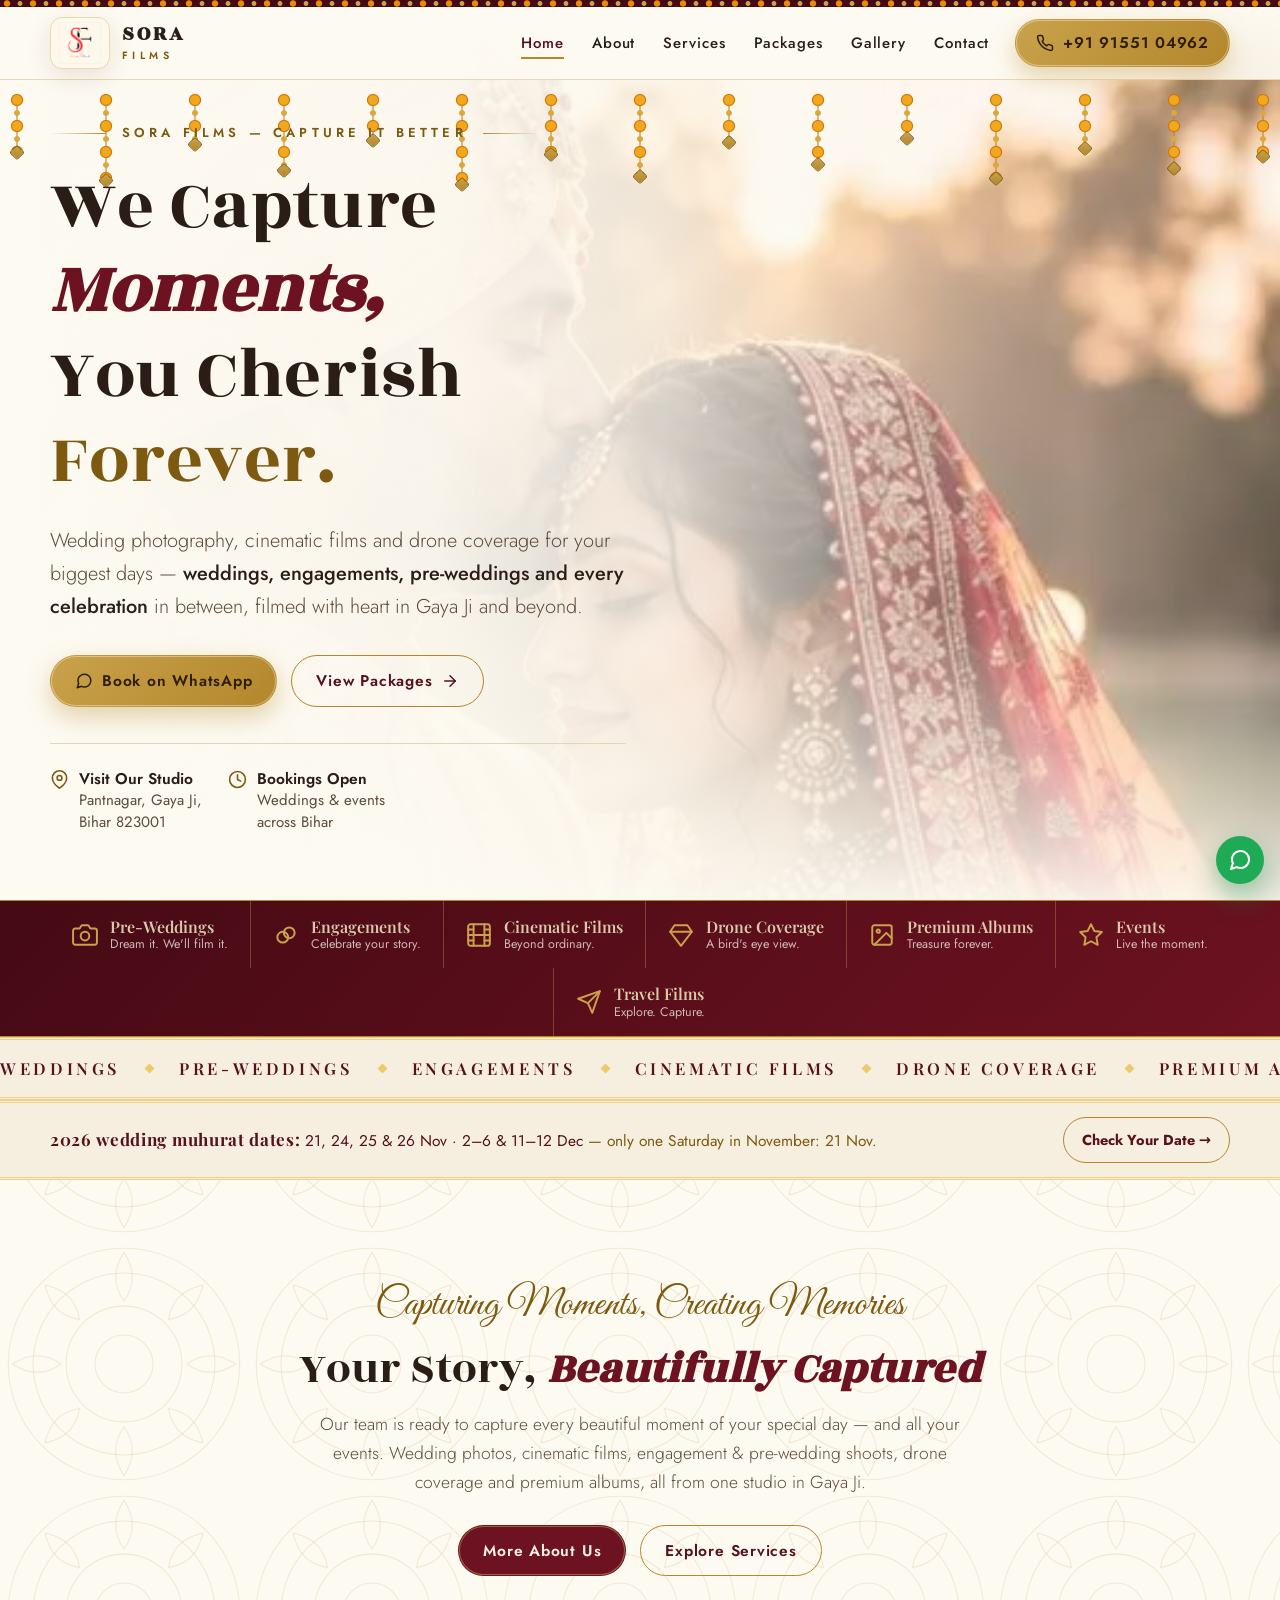
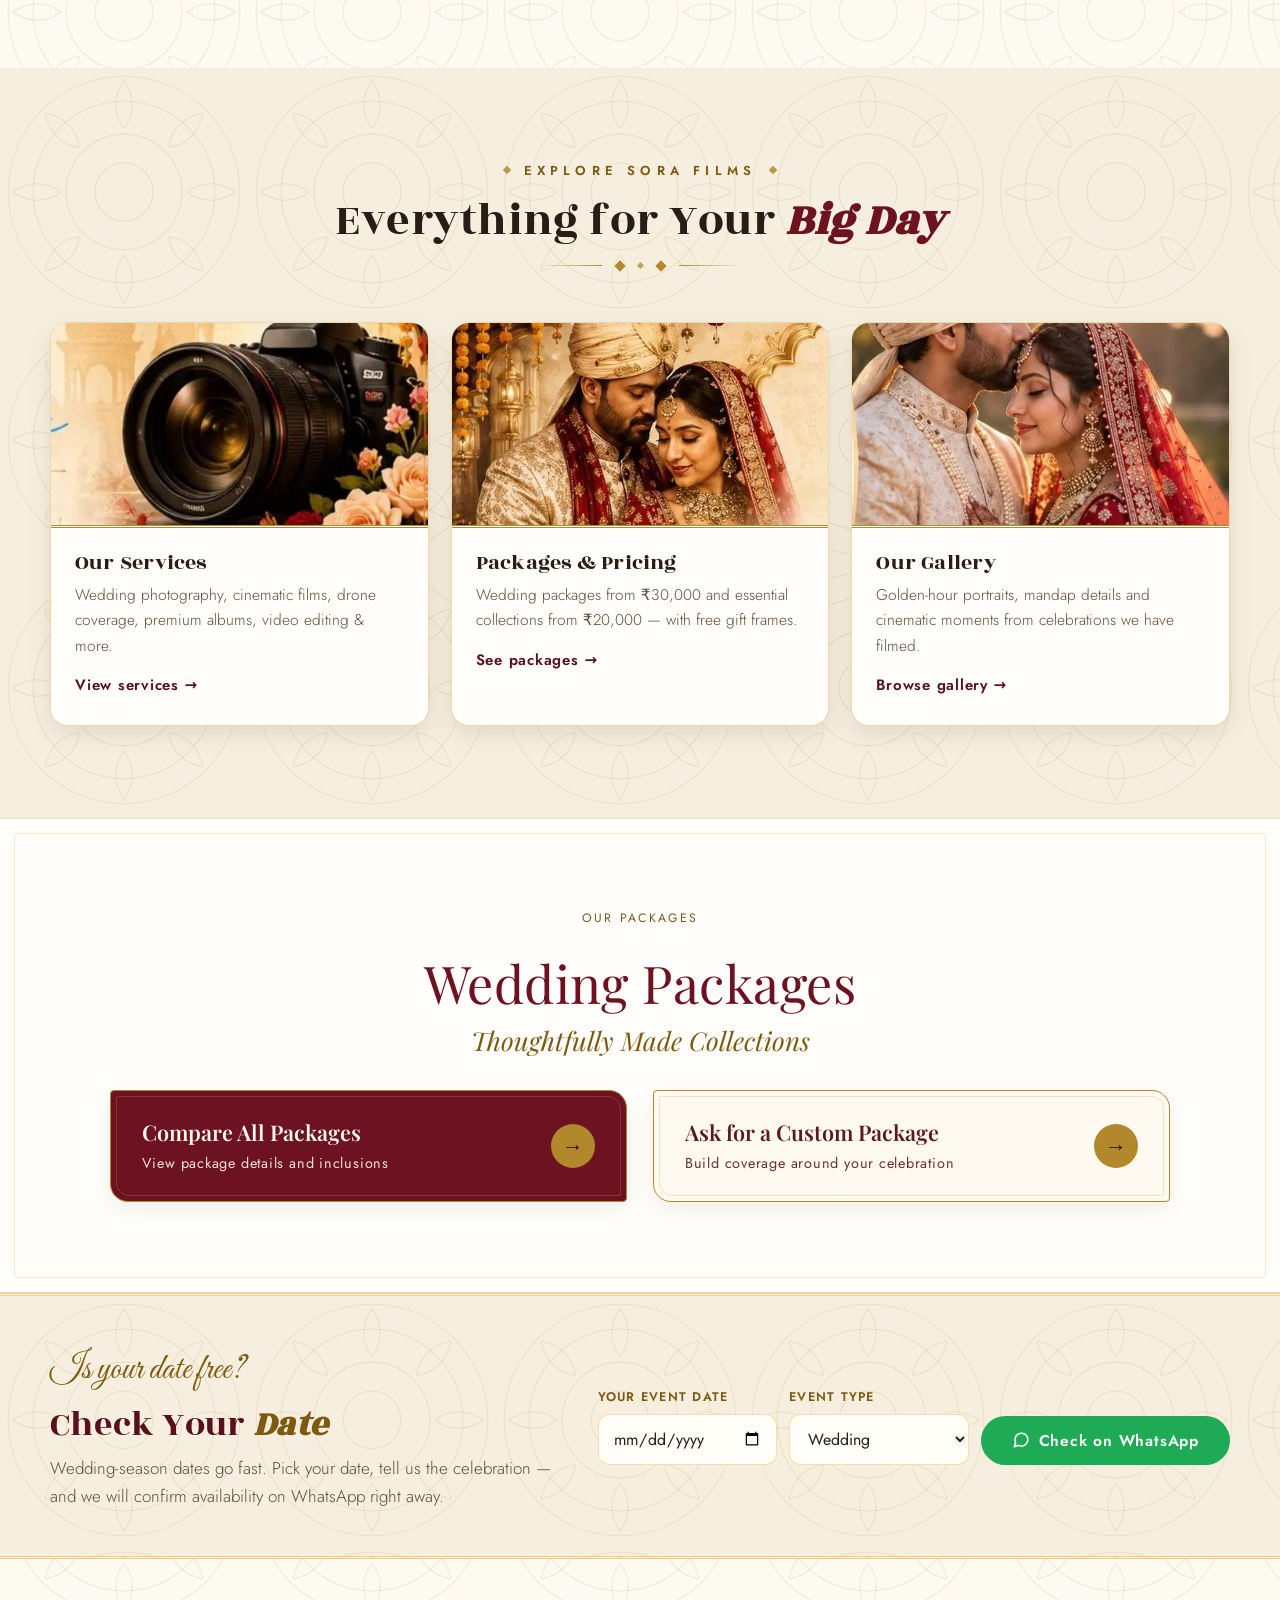
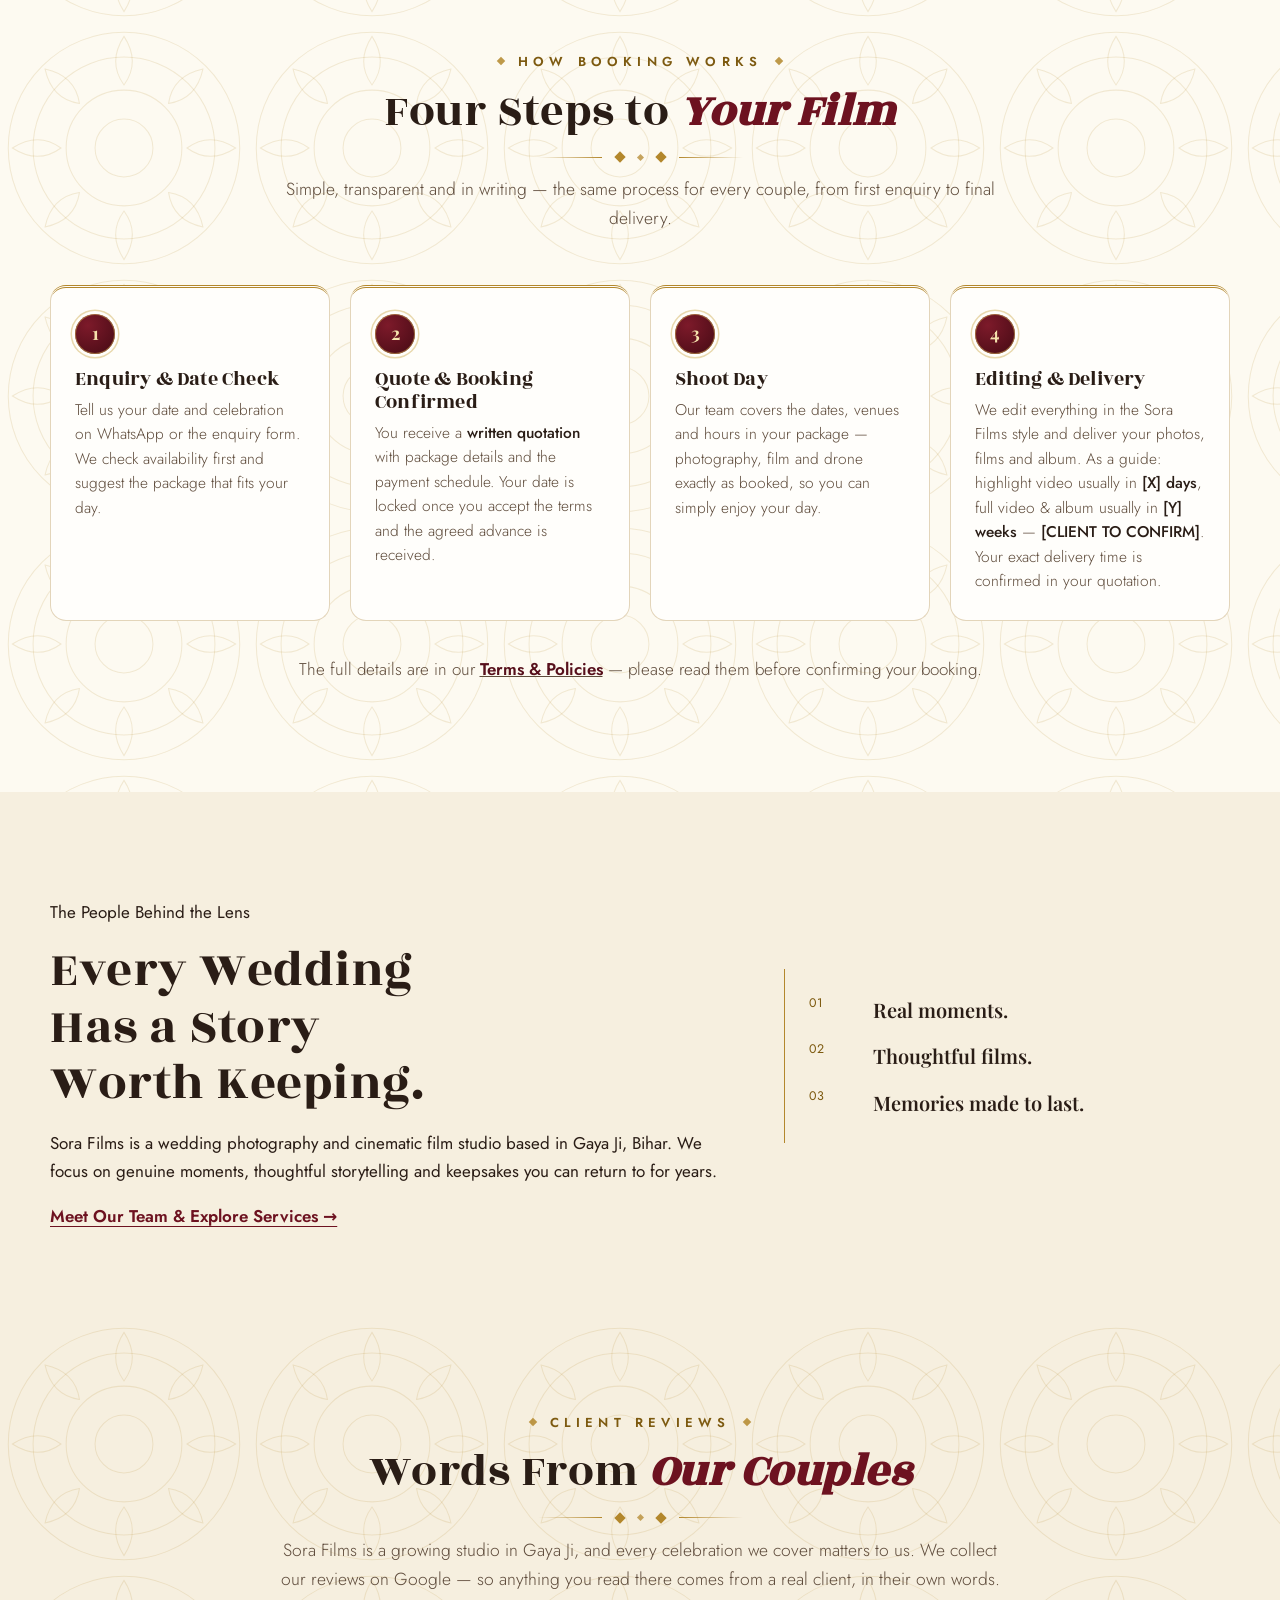
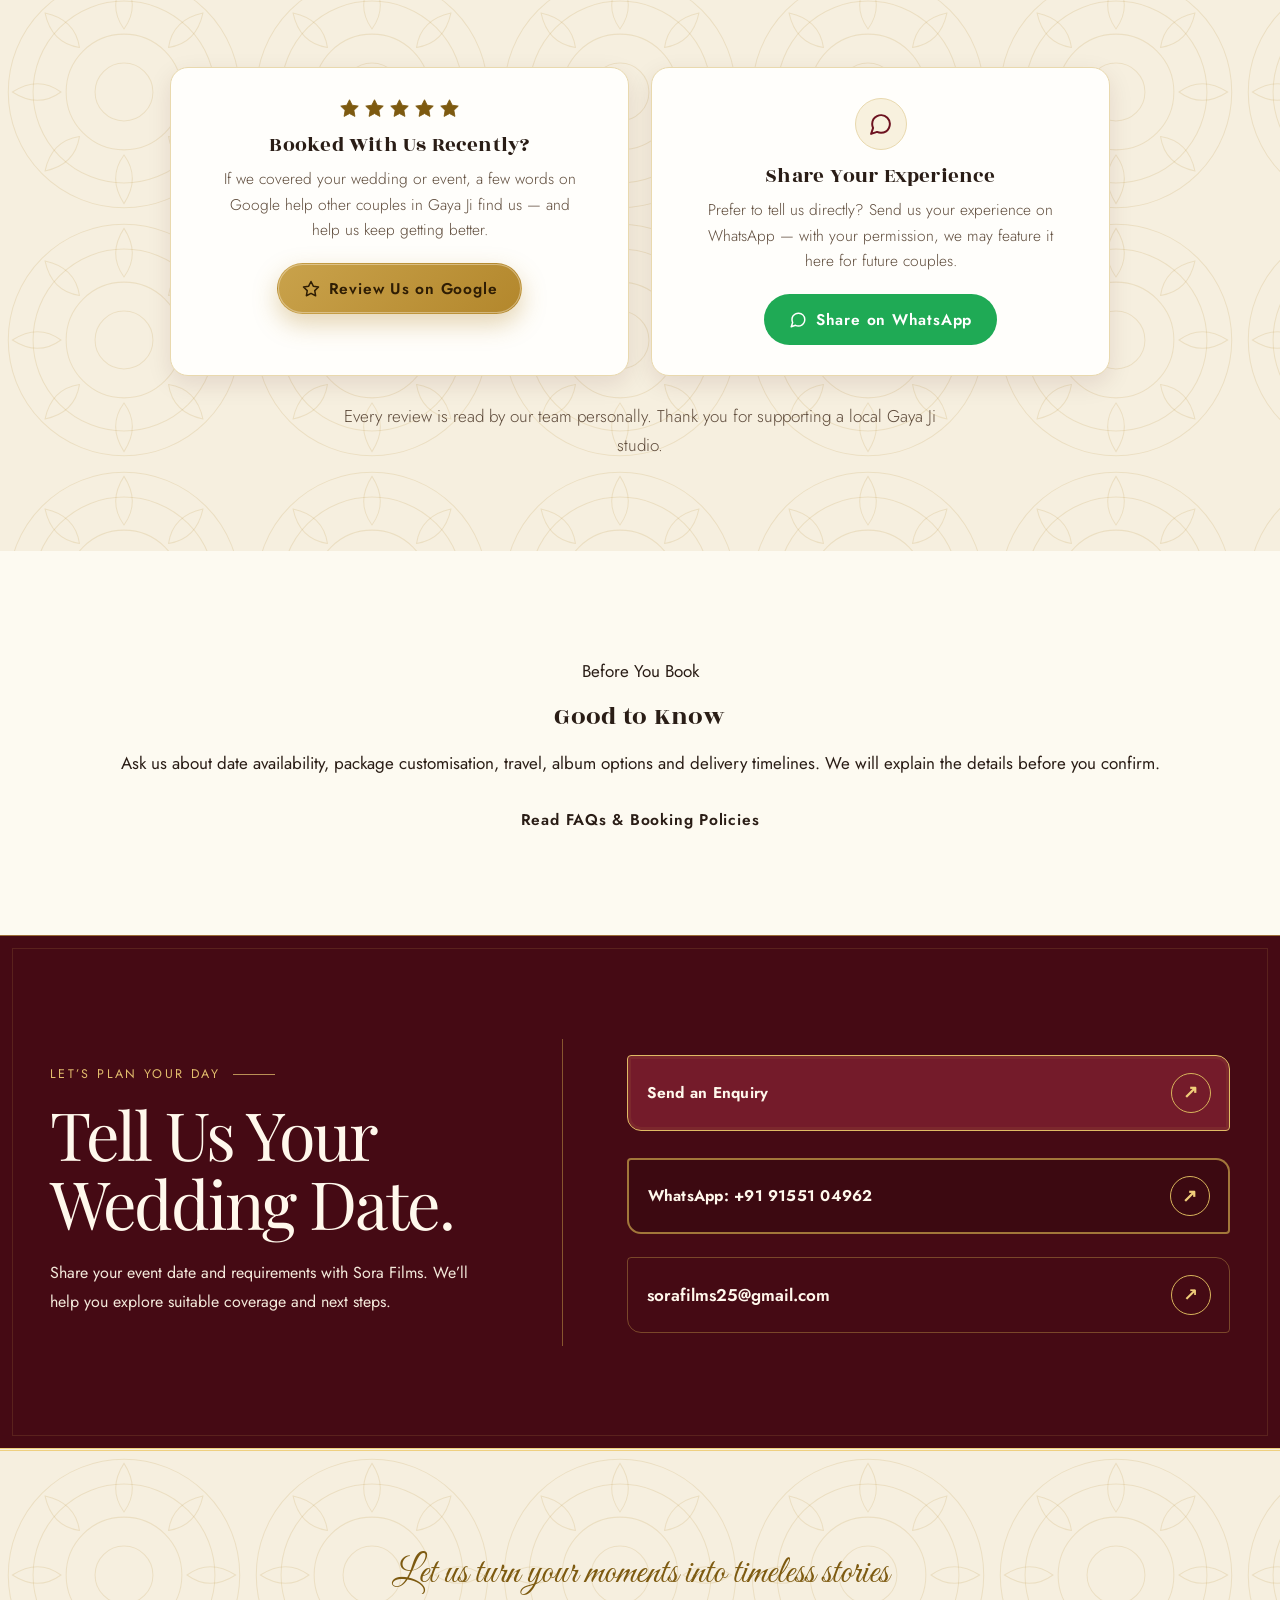
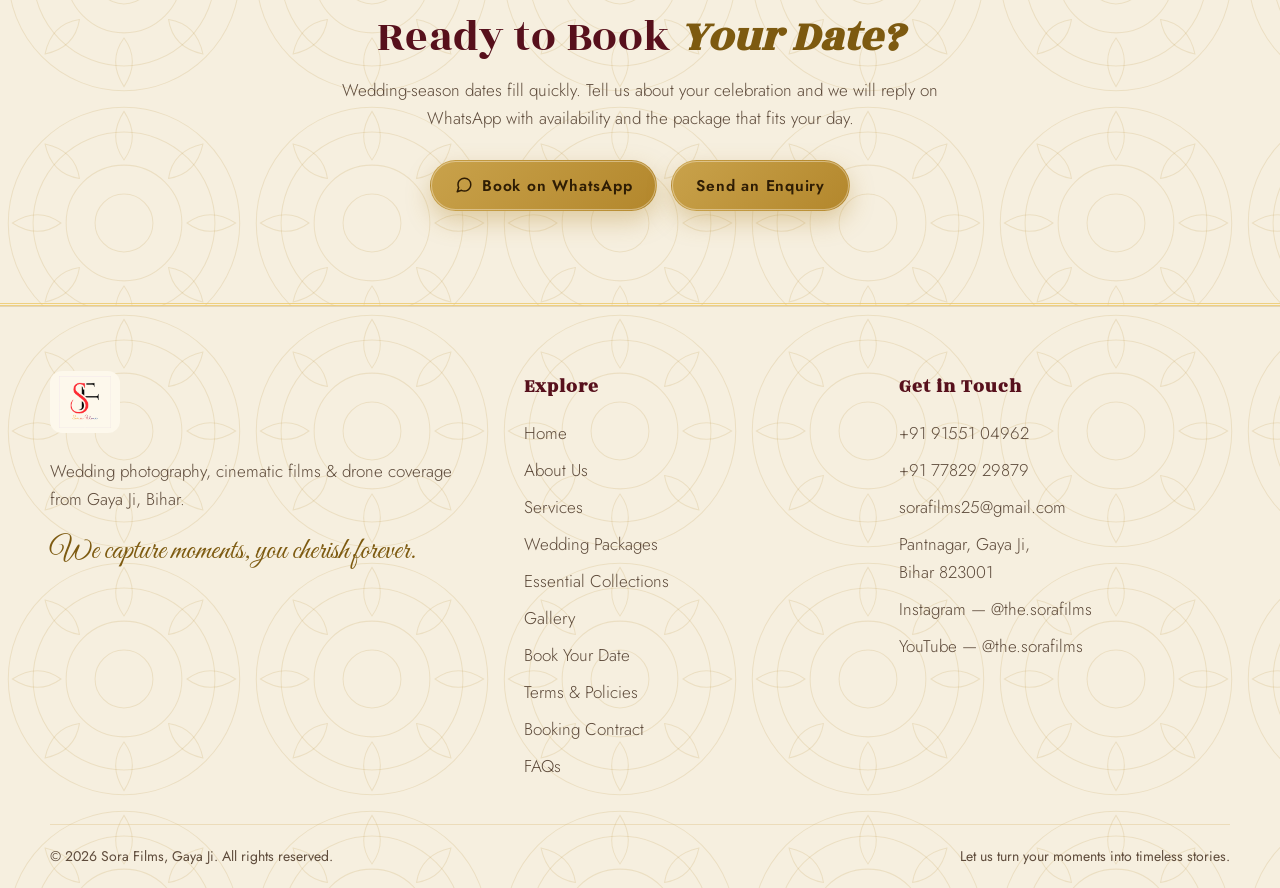
==== commit f6ff1646: "Fix Package Finder quiz left-edge clipping" ====
--- a/index.html
+++ b/index.html
@@ -946,6 +946,12 @@
 .google-badge{display:inline-block;margin-bottom:18px;padding:10px 18px;border:1px solid var(--gold);border-radius:999px;color:var(--maroon-text);text-decoration:none;font-weight:700;font-size:14.5px}
 .google-badge:hover{background:rgba(179,135,44,.12)}
 
+/* ---------- Phase 2 fix: Package Finder quiz left-edge clipping ----------
+   The quiz reuses .custom-box (a two-column grid) but has no .custom-main wrapper, so its
+   children sat flush against the panel border — the "F" of "Find" and the question numbers
+   were cut off. Single column + the same 32px padding the builder uses. */
+#packageFinder{grid-template-columns:minmax(0,1fr);padding:32px}
+@media(max-width:760px){#packageFinder{padding:20px}}
 /* ---------- Phase 2: package comparison table (stacked cards on mobile) ---------- */
 .compare-wrap{margin-top:44px}
 .compare-wrap h3{font-family:"Playfair Display",serif;font-size:26px;margin:0 0 6px}
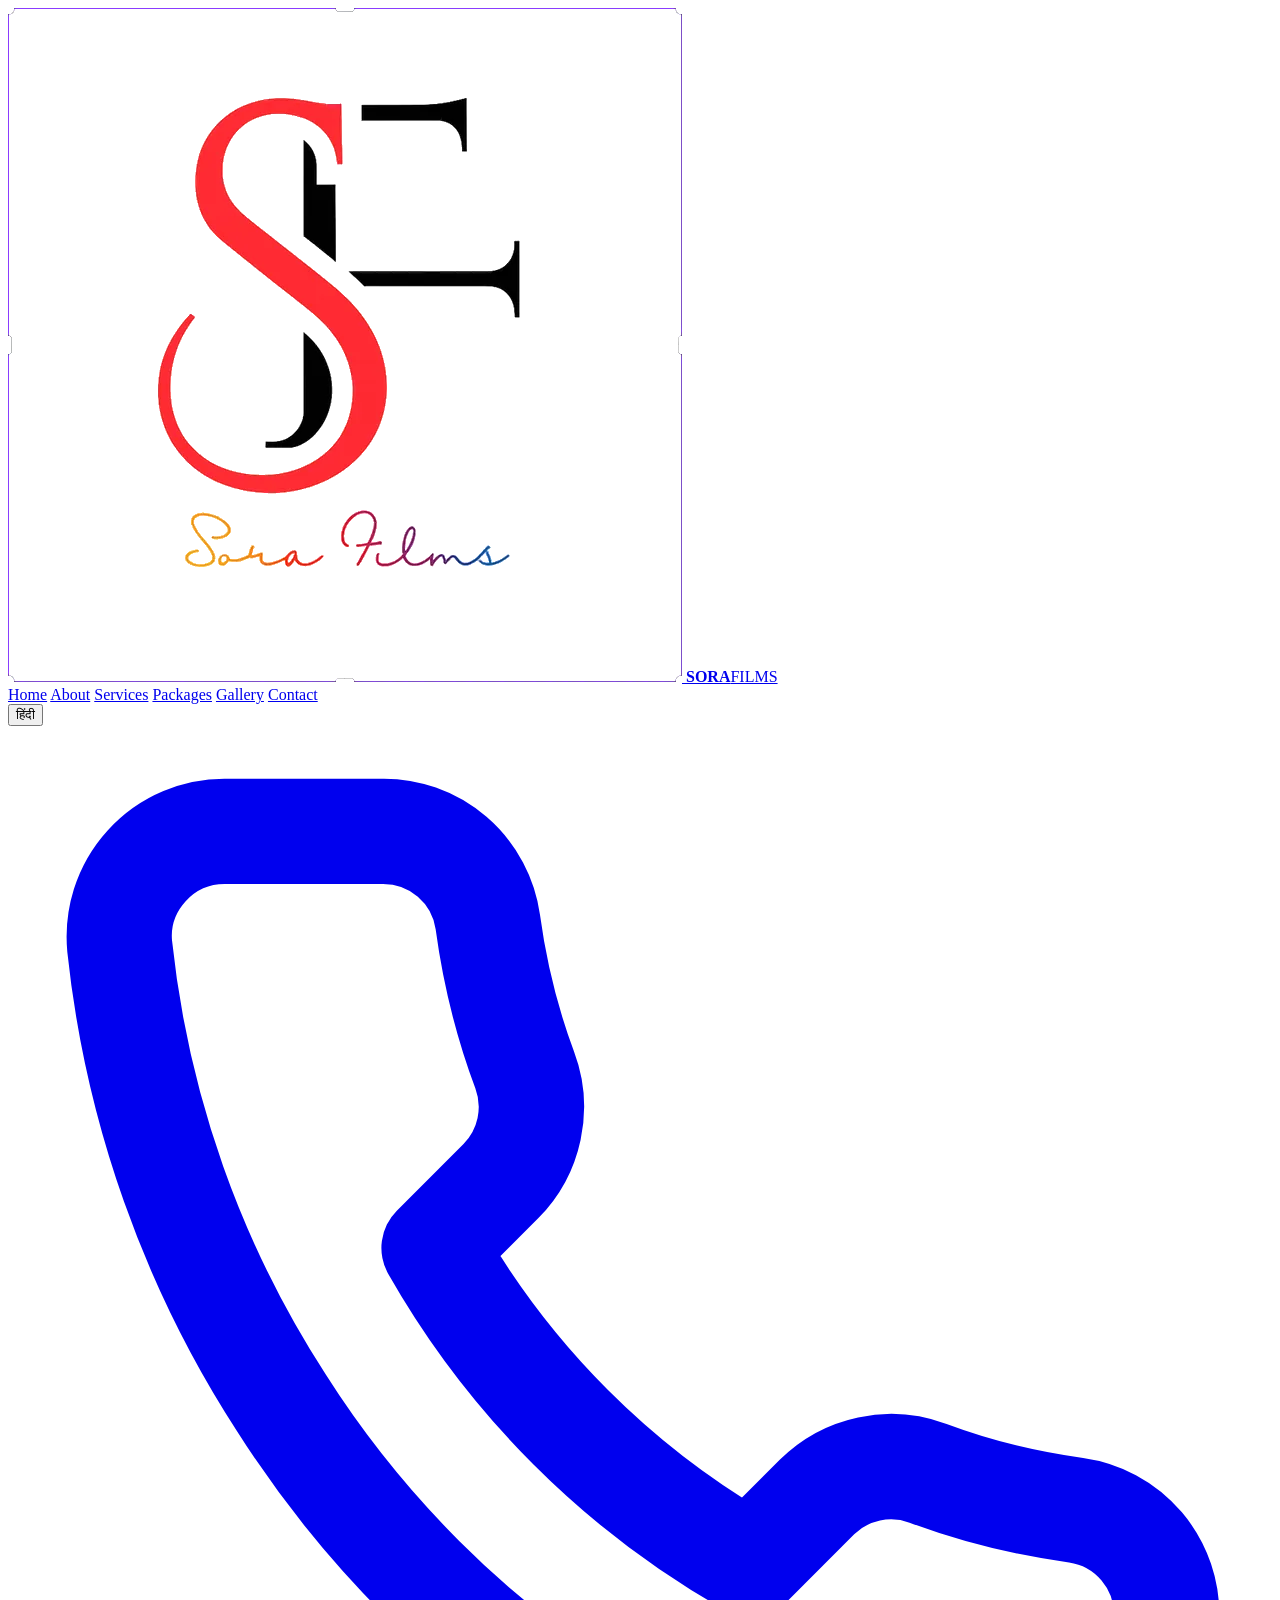
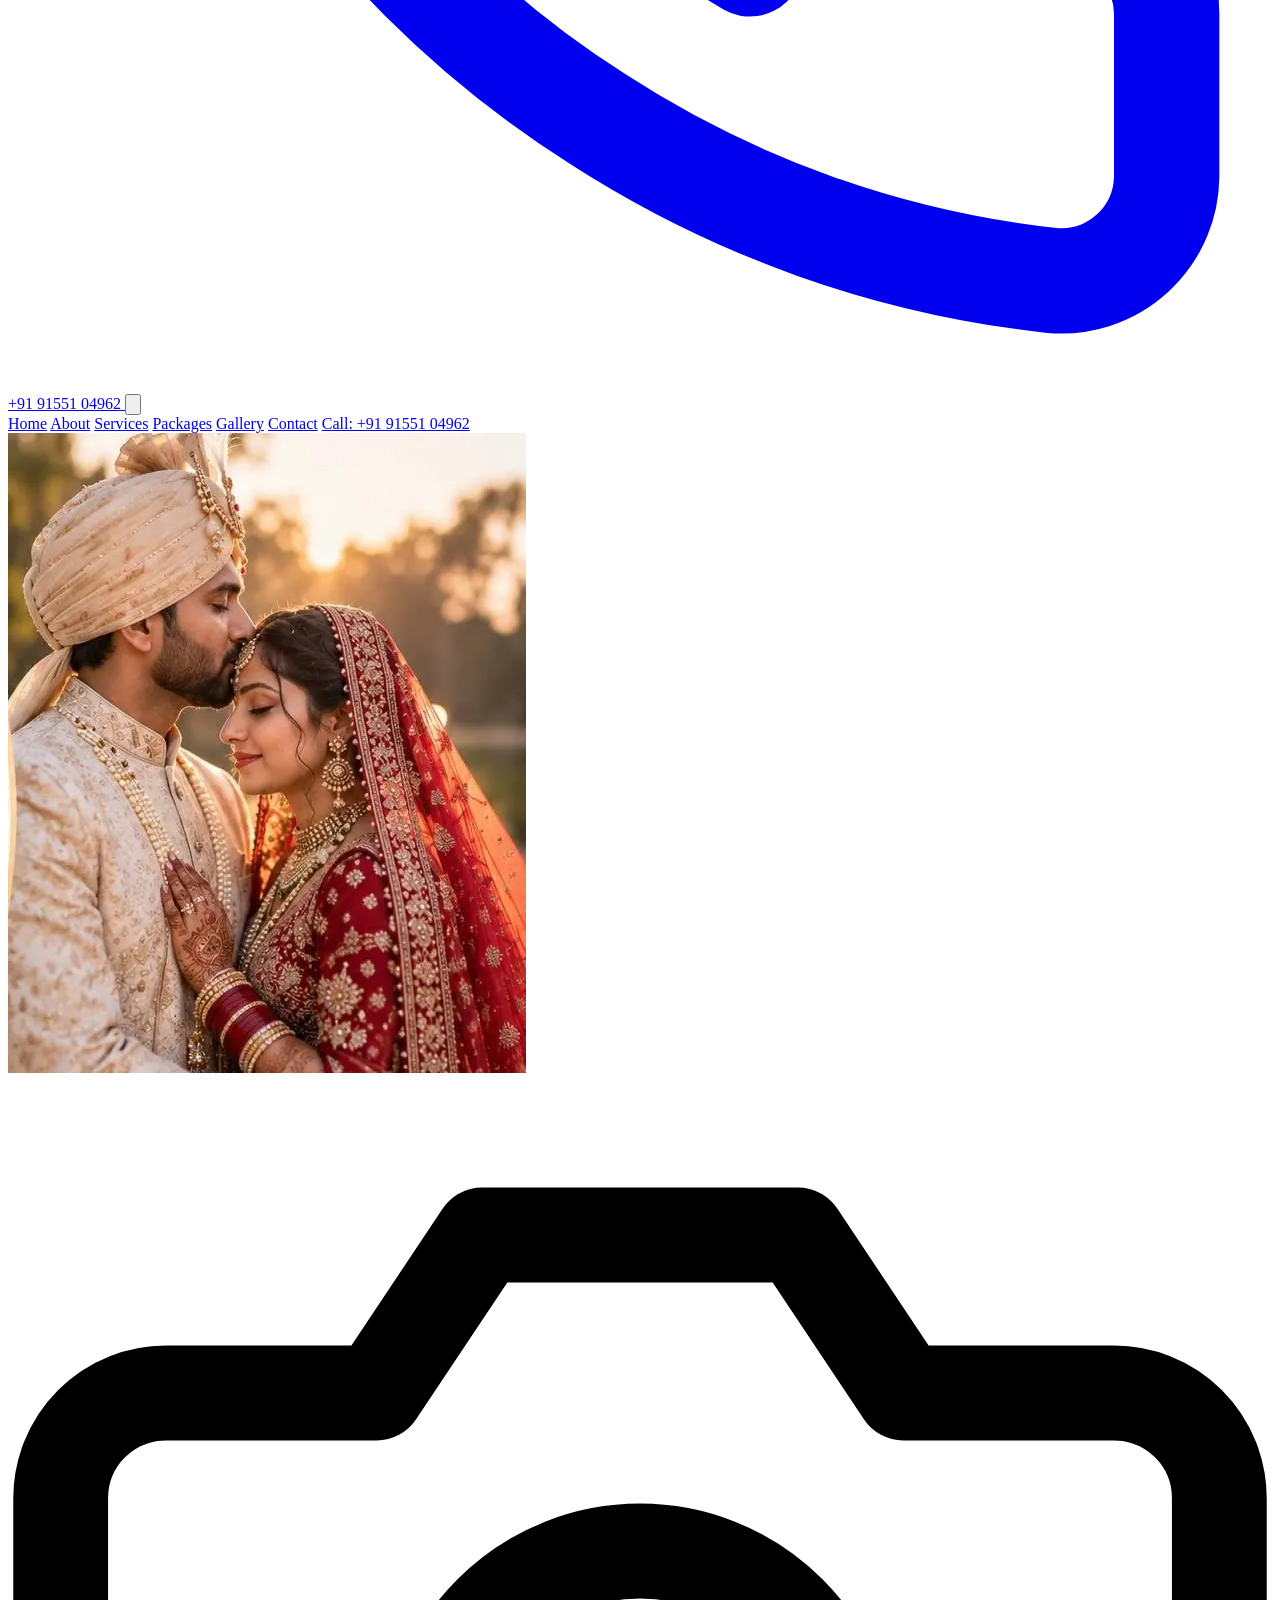
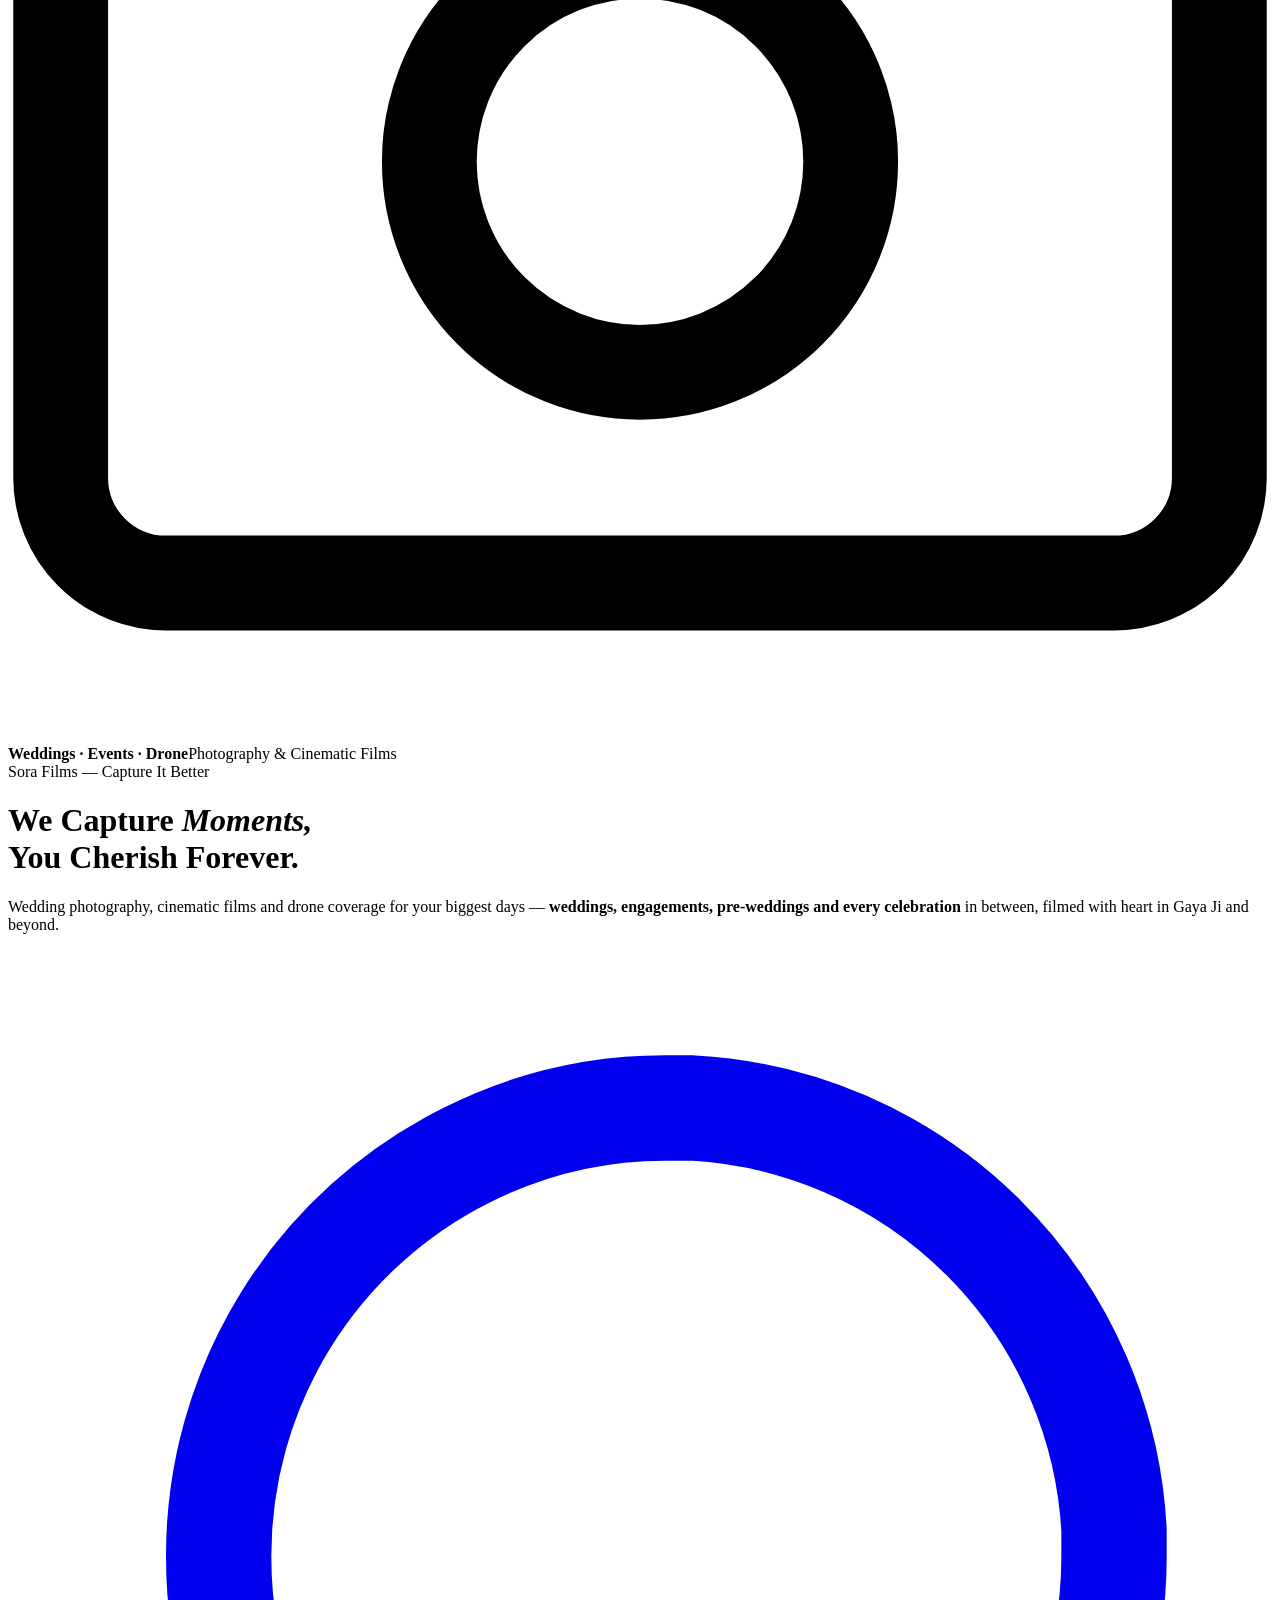
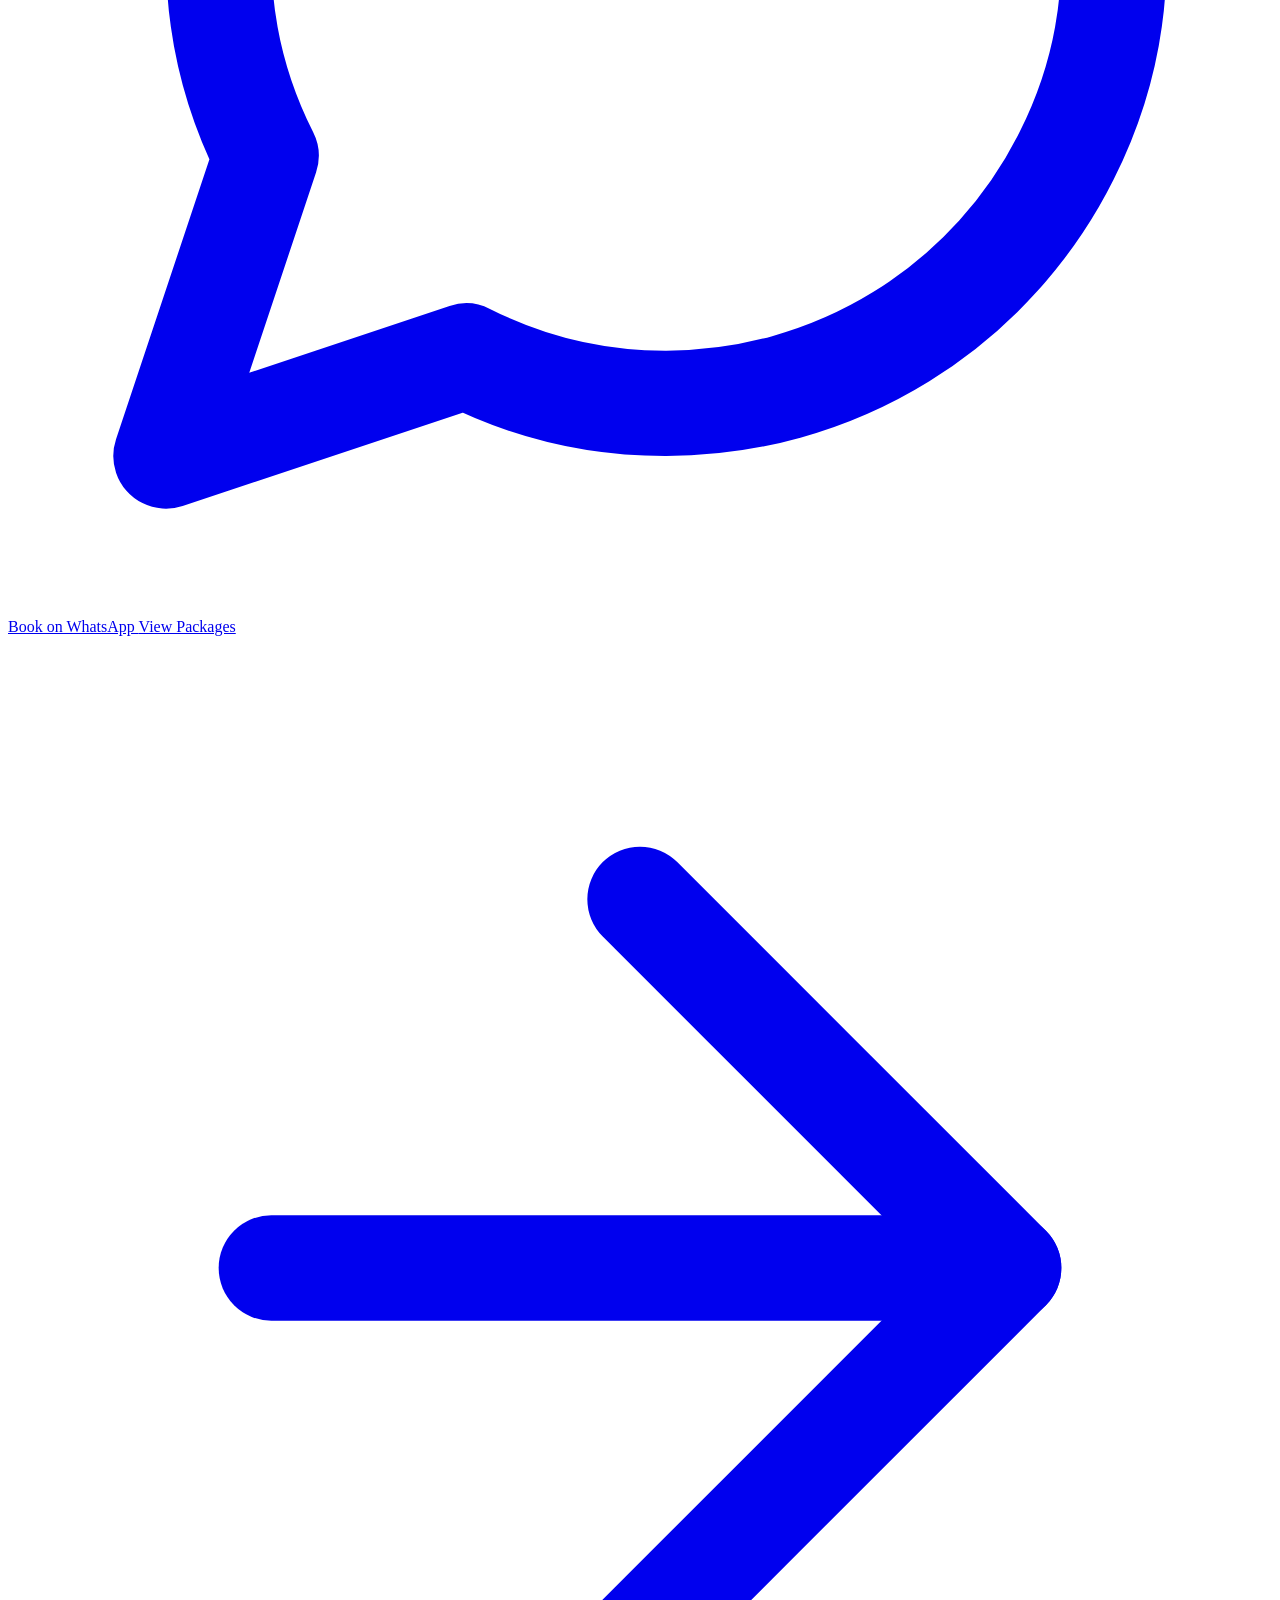
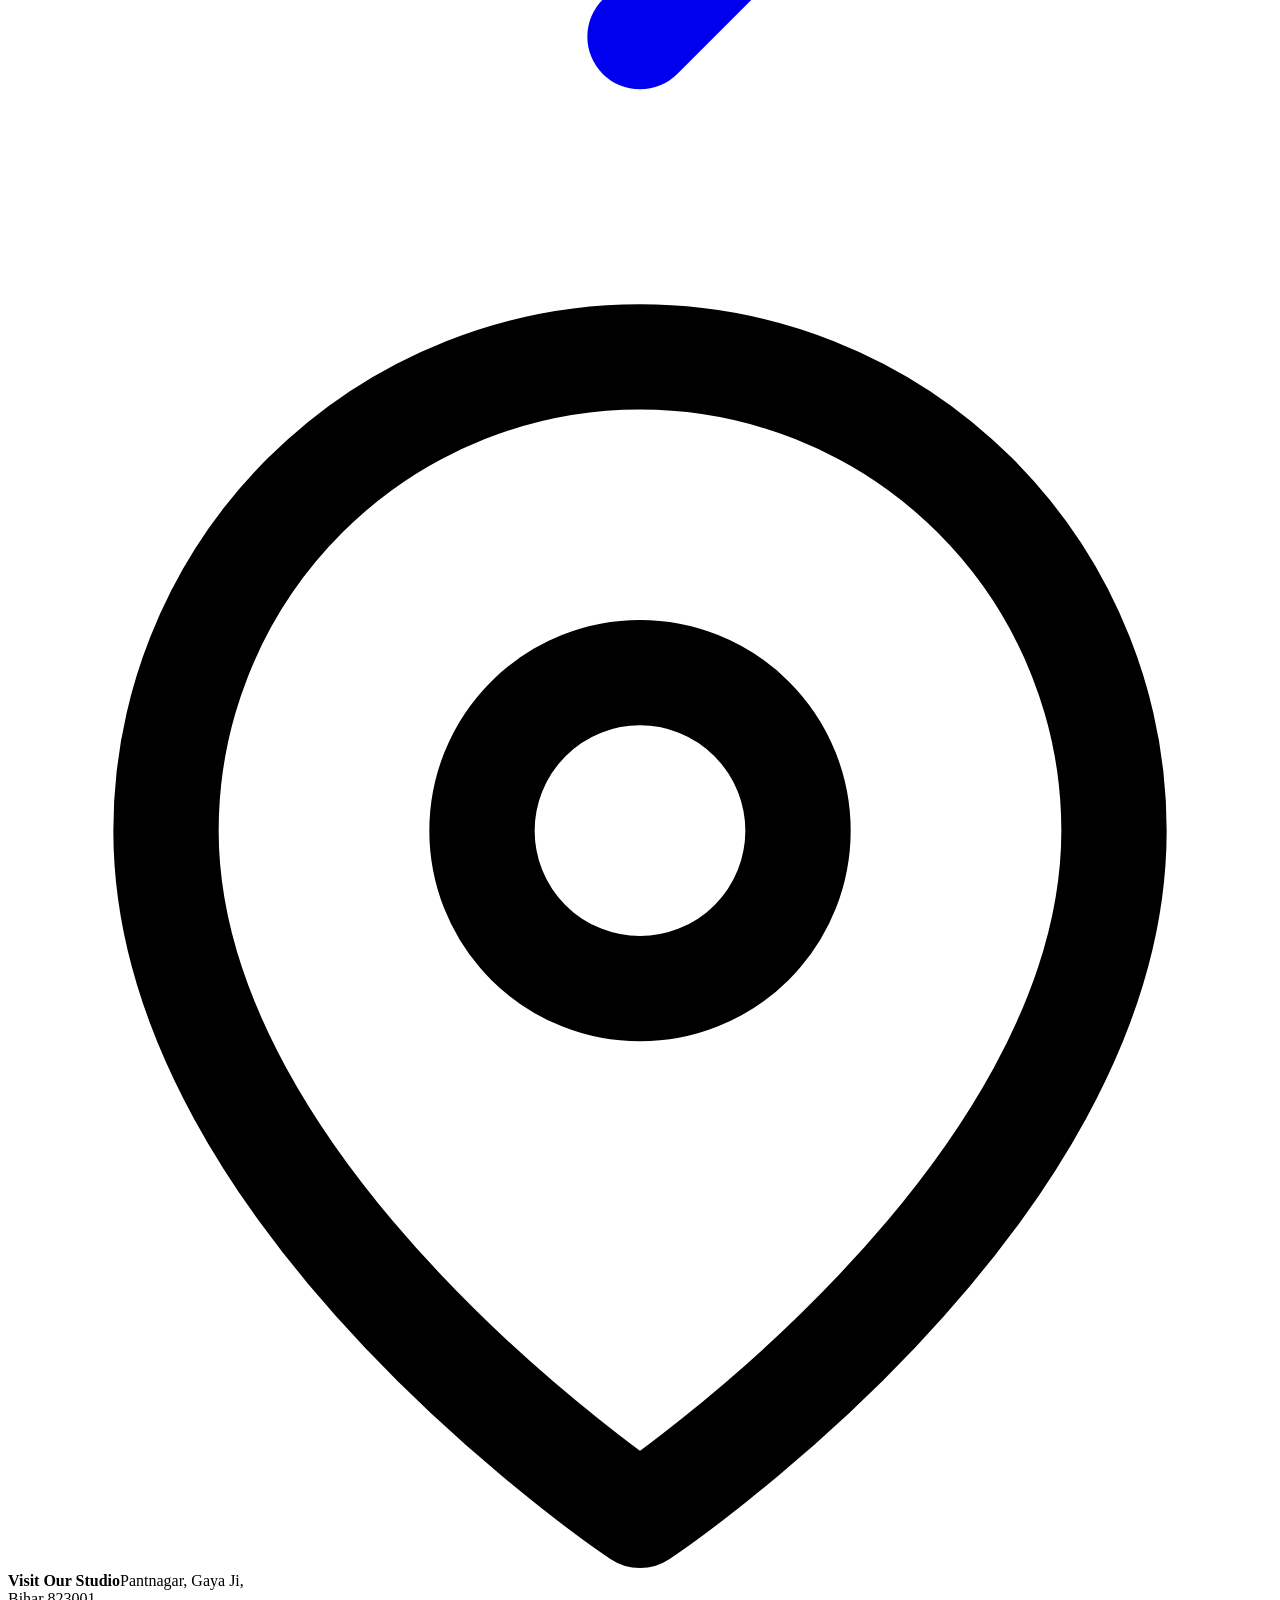
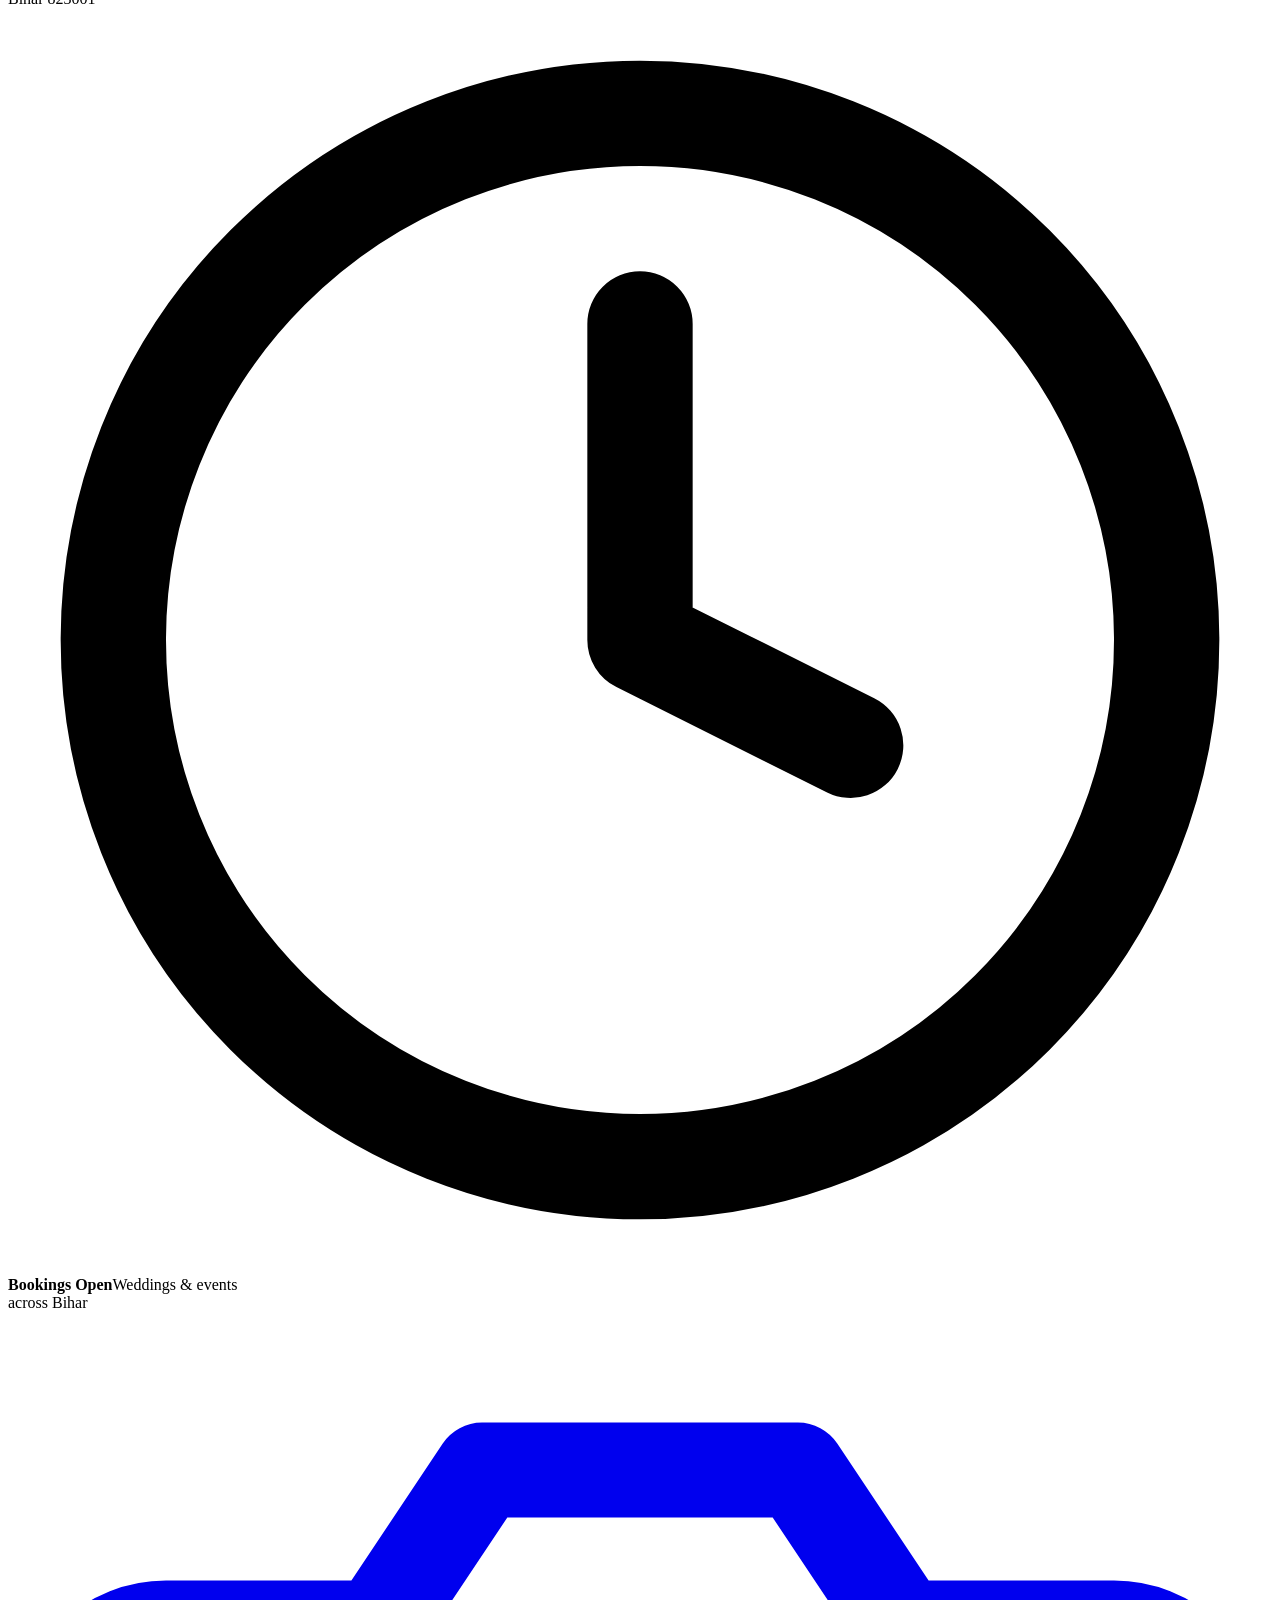
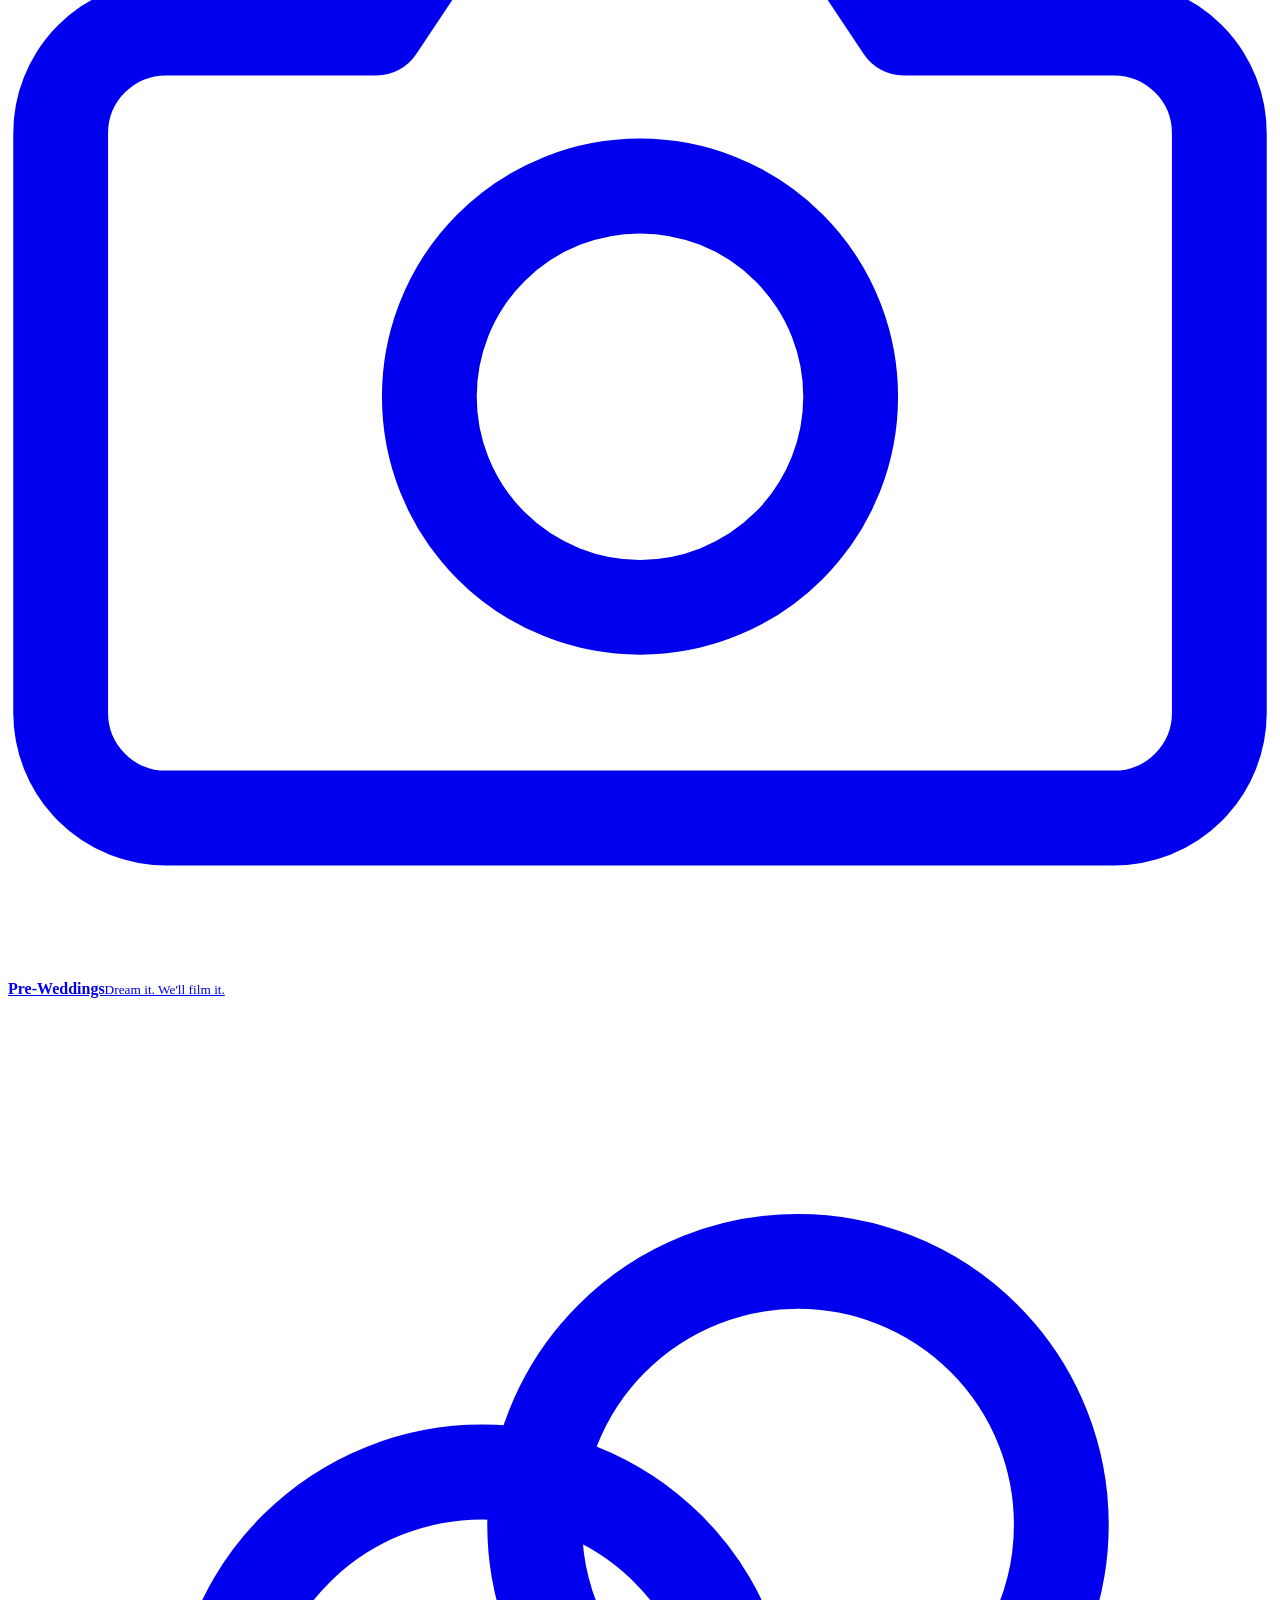
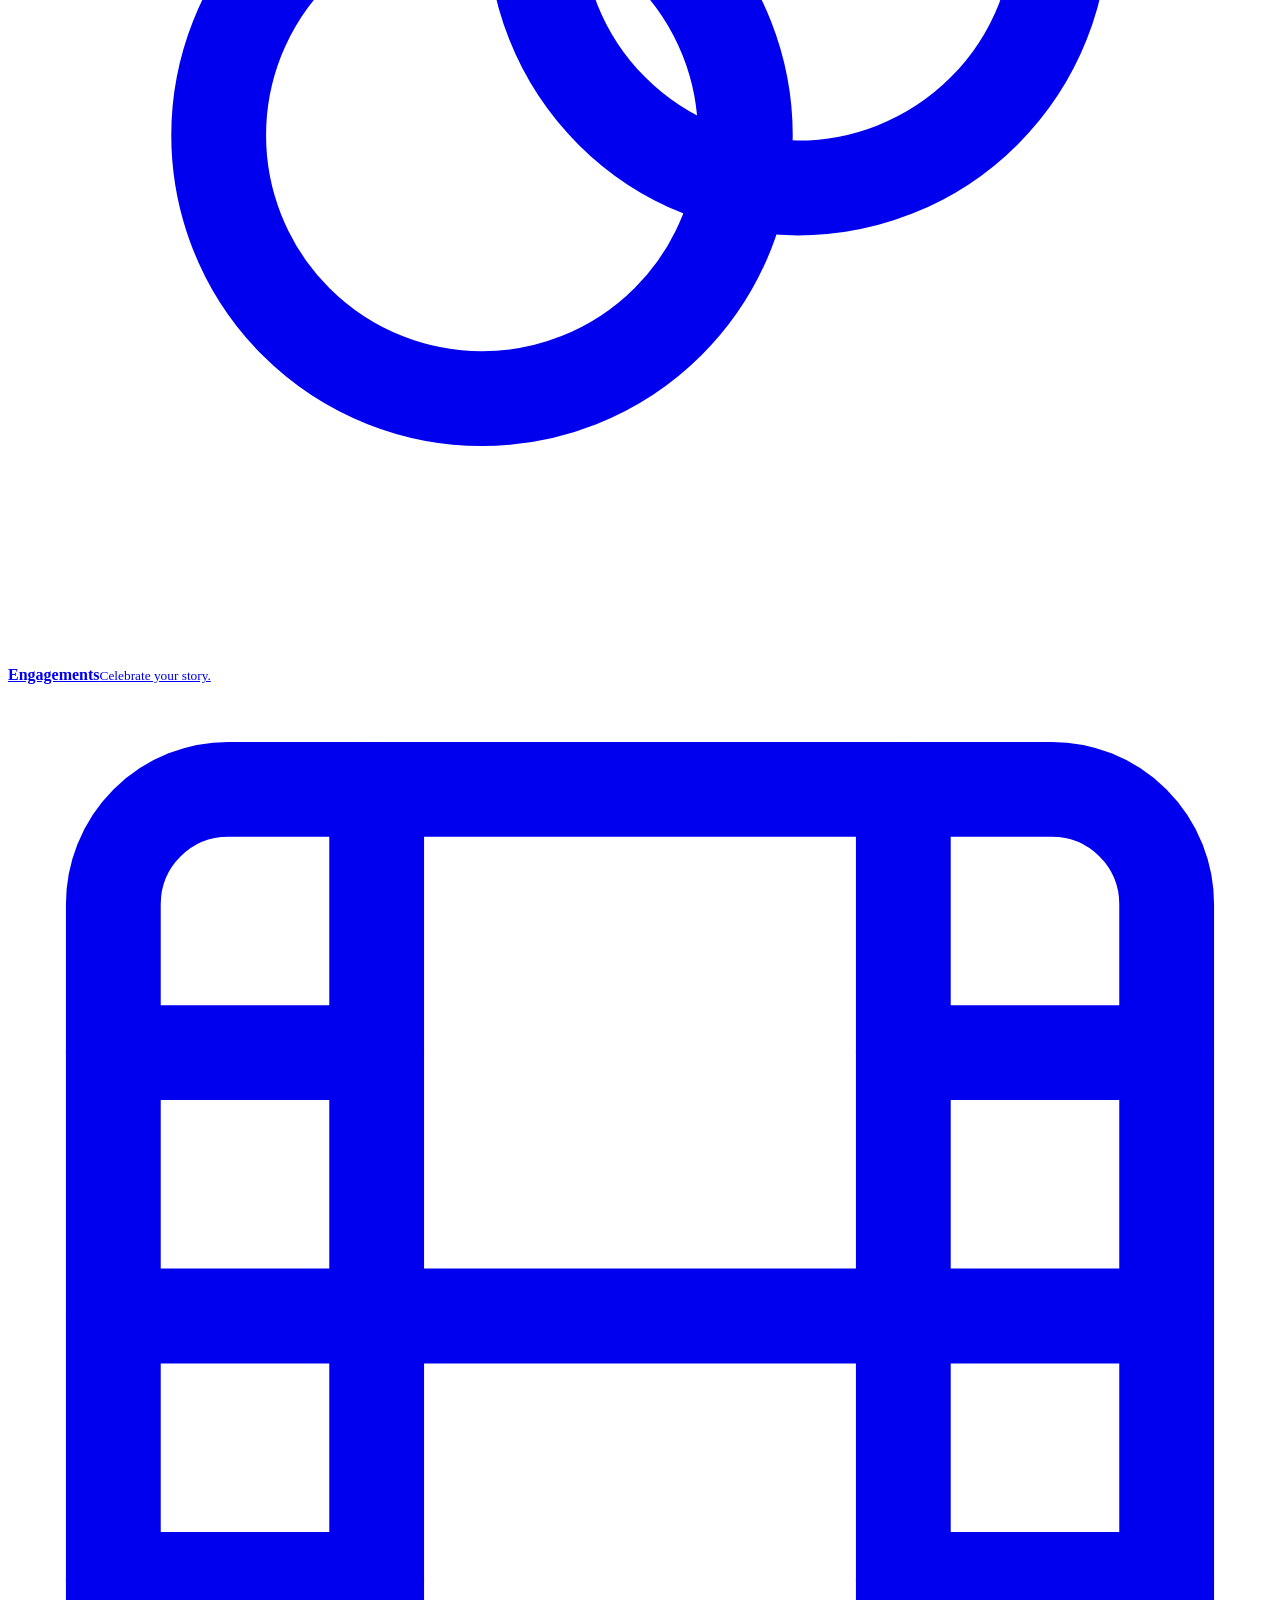
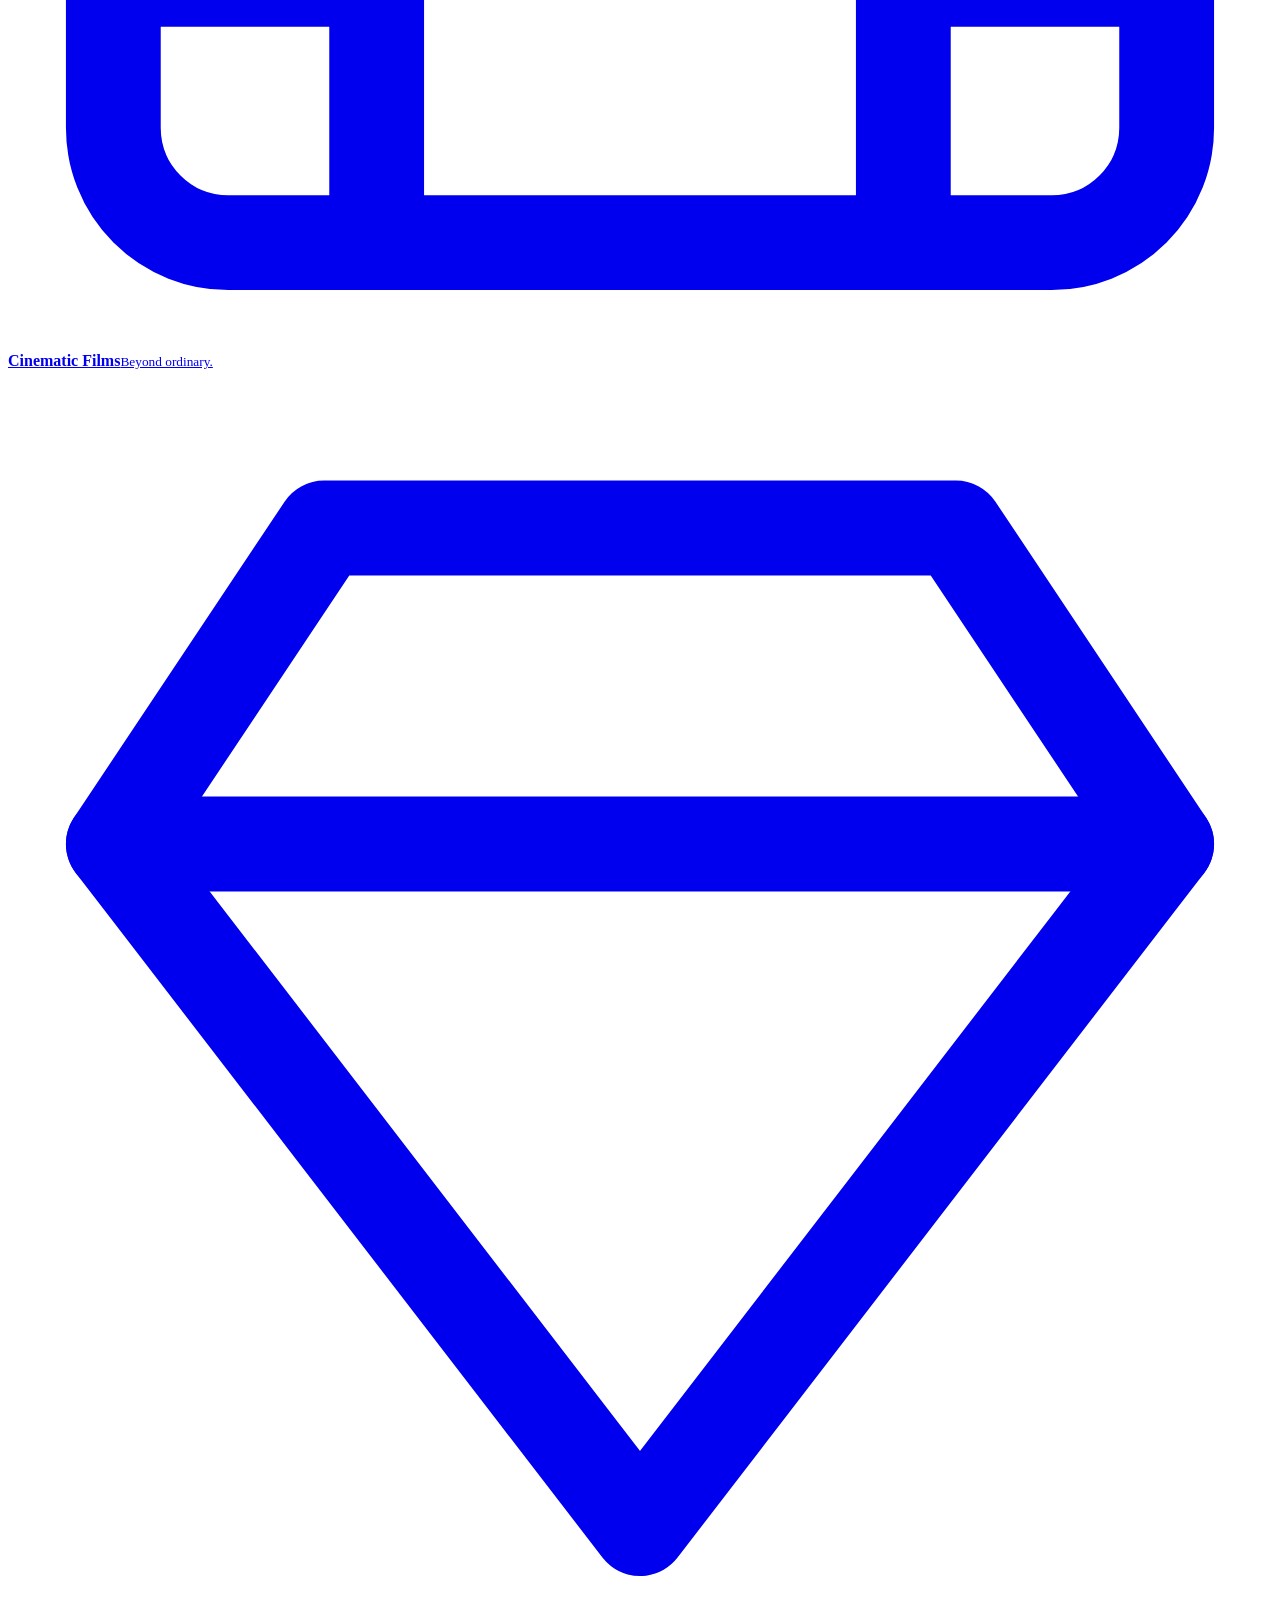
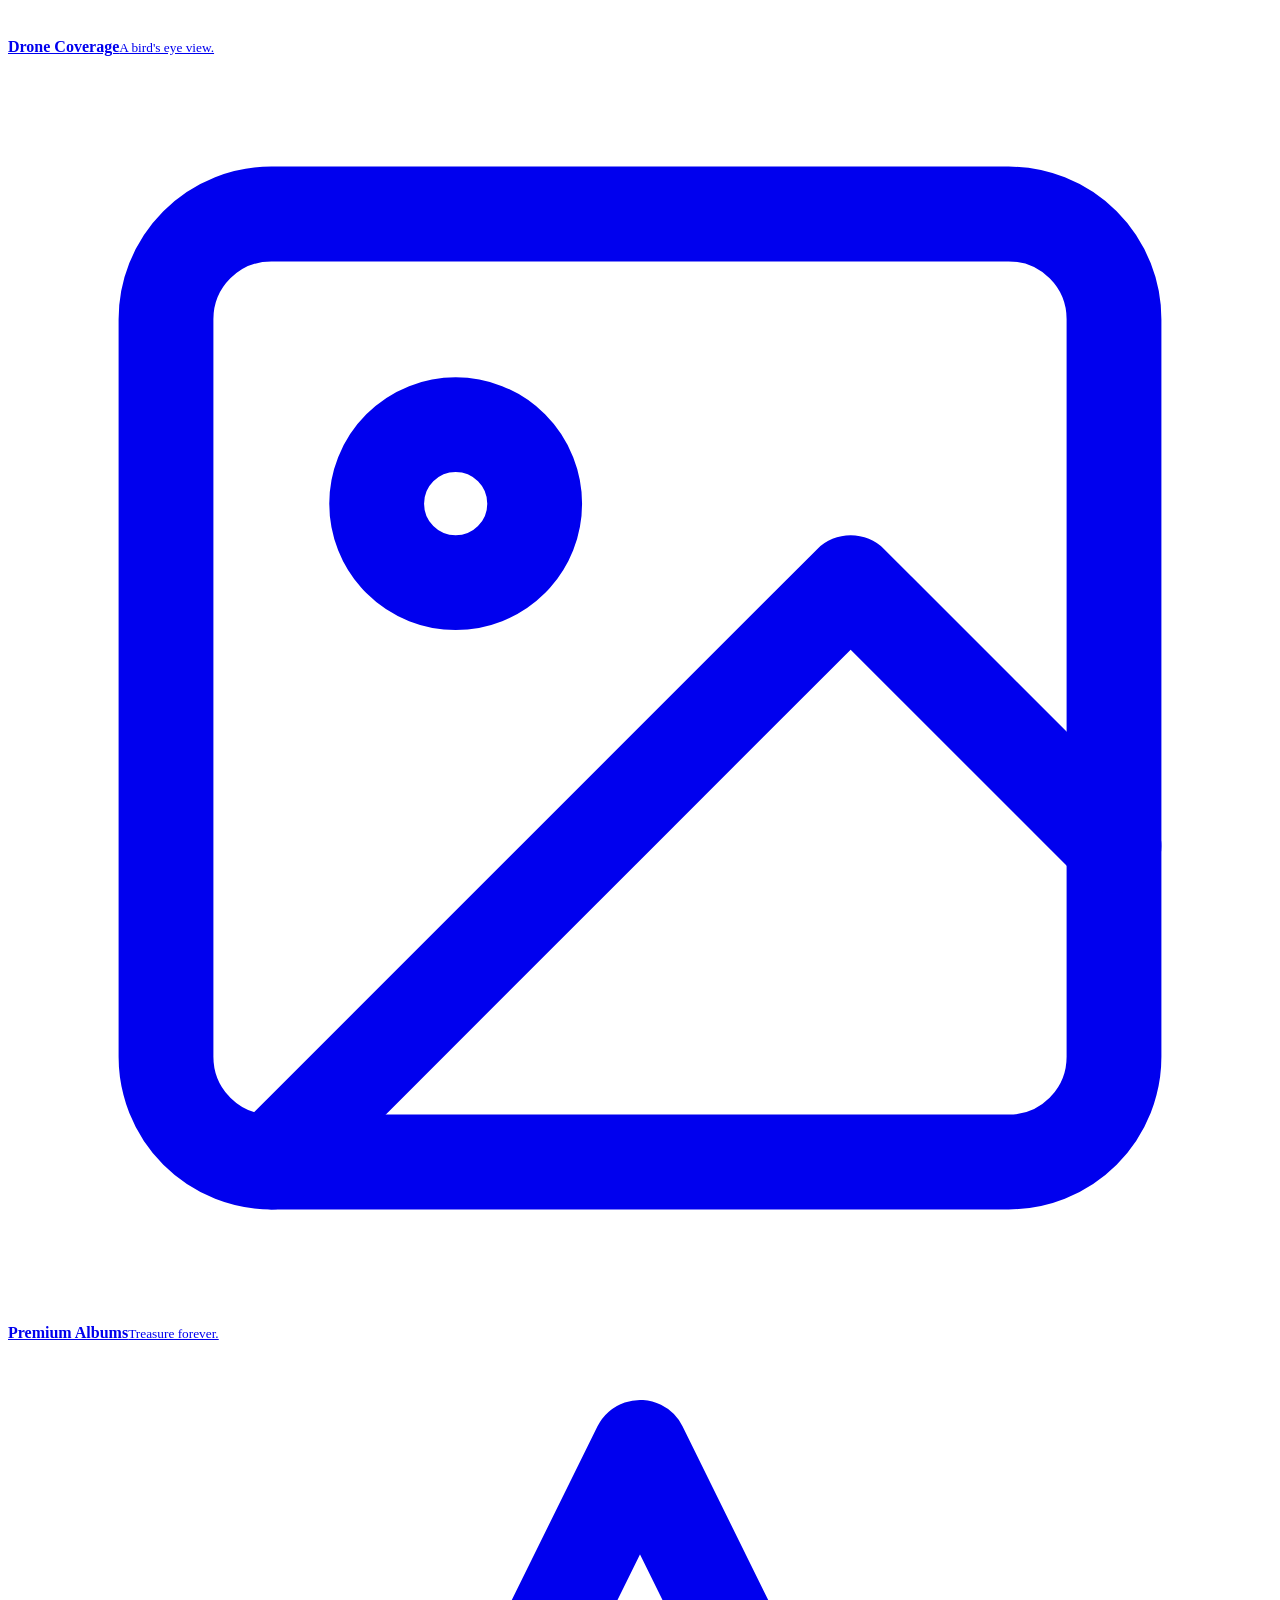
==== commit 37340e2d: "Phase 3: real pages, SEO, Hindi toggle, Real Weddings" ====
--- a/index.html
+++ b/index.html
@@ -1,1009 +1,66 @@
 <!doctype html>
-<html lang="en-IN">
-  <head>
-    <meta charset="utf-8" />
-    <meta name="viewport" content="width=device-width, initial-scale=1, viewport-fit=cover" />
-    <meta name="color-scheme" content="light" />
-    <meta name="description" content="Sora Films — wedding photography, cinematic films, pre-wedding, events & drone coverage in Gaya Ji, Bihar. We capture moments, you cherish forever." />
-    <meta property="og:type" content="website" />
-    <meta property="og:site_name" content="Sora Films" />
-    <meta property="og:title" content="Sora Films — Wedding Photography & Cinematic Films, Gaya Ji" />
-    <meta property="og:description" content="Wedding photography, cinematic films, pre-wedding, events & drone coverage in Gaya Ji, Bihar. Wedding packages from ₹30,000 — book on WhatsApp." />
-    <meta property="og:url" content="https://mranonin.github.io/sora-films/" />
-  <meta property="og:image" content="https://mranonin.github.io/sora-films/assets/img/og-image.jpg" />
-  <meta property="og:image:width" content="1200" />
-  <meta property="og:image:height" content="630" />
-  <meta property="og:image:alt" content="Sora Films — bride and groom at a wedding in Gaya Ji, Bihar" />
-  <meta name="twitter:image" content="https://mranonin.github.io/sora-films/assets/img/og-image.jpg" />
-  <meta name="twitter:image:alt" content="Sora Films — bride and groom at a wedding in Gaya Ji, Bihar" />
-    <meta name="twitter:card" content="summary_large_image" />
-    <meta name="theme-color" content="#450a14" />
-    <link rel="icon" type="image/png" href="assets/img/favicon.png">
-    <link rel="apple-touch-icon" href="assets/img/logo-180.png">
-    <script>document.documentElement.className += " js";</script>
-    <title>Sora Films — Wedding Photography & Cinematic Films, Gaya Ji</title>
-    <link rel="preconnect" href="https://fonts.googleapis.com" />
-    <link rel="preconnect" href="https://fonts.gstatic.com" crossorigin />
-    <link href="https://fonts.googleapis.com/css2?family=Rozha+One&family=Playfair+Display:ital,wght@0,500;0,600;0,700;0,800;1,500;1,600&family=Jost:wght@300;400;500;600&family=Great+Vibes&display=swap" rel="stylesheet" />
-    <style>
-      :root{
-        --bg:#fdfaf1;
-        --bg-soft:#f6efdf;
-        --surface:#fffefb;
-        --surface-2:#f8f1de;
-        --ink:#2a1d16;
-        --ink-soft:#5e4b3b;
-        --maroon:#6d1220;
-        --maroon-deep:#450a14;
-        --maroon-ink:#57101c;
-        --maroon-fixed:#6d1220;
-        --maroon-deep-fixed:#450a14;
-        --maroon-text:#6d1220;
-        --gold:#b3872c;
-        --gold-bright:#c9a24b;
-        --gold-soft:#e9d9ae;
-        --gold-text:#7d5a10;
-        --on-dark-gold:#f6e3ae;
-        --on-dark-gold-bright:#eec96a;
-        --line:#e3d5ba;
-        --dark:#17100d;
-        --dark-2:#211712;
-        --cream:#f7efdd;
-        --cream-soft:#d9c9a8;
-        --wa:#1faa55;
-        --wa-deep:#128c46;
-        --shadow:0 18px 45px rgba(69,10,20,.13);
-        --shadow-sm:0 8px 24px rgba(69,10,20,.10);
-        --ease:cubic-bezier(.22,1,.36,1);
-        --head-bg:rgba(253,250,241,.92);
-        --marigold:#e8890c;
-        --pattern:url("data:image/svg+xml,%3Csvg xmlns='http://www.w3.org/2000/svg' width='240' height='240' viewBox='0 0 240 240' fill='none' stroke='%23b3872c' stroke-opacity='0.16'%3E%3Ccircle cx='120' cy='120' r='112'/%3E%3Ccircle cx='120' cy='120' r='88'/%3E%3Ccircle cx='120' cy='120' r='56'/%3E%3Ccircle cx='120' cy='120' r='28'/%3E%3Cpath d='M120 12c11 17 11 32 0 47-11-15-11-30 0-47z'/%3E%3Cpath d='M120 12c11 17 11 32 0 47-11-15-11-30 0-47z' transform='rotate(45 120 120)'/%3E%3Cpath d='M120 12c11 17 11 32 0 47-11-15-11-30 0-47z' transform='rotate(90 120 120)'/%3E%3Cpath d='M120 12c11 17 11 32 0 47-11-15-11-30 0-47z' transform='rotate(135 120 120)'/%3E%3Cpath d='M120 12c11 17 11 32 0 47-11-15-11-30 0-47z' transform='rotate(180 120 120)'/%3E%3Cpath d='M120 12c11 17 11 32 0 47-11-15-11-30 0-47z' transform='rotate(225 120 120)'/%3E%3Cpath d='M120 12c11 17 11 32 0 47-11-15-11-30 0-47z' transform='rotate(270 120 120)'/%3E%3Cpath d='M120 12c11 17 11 32 0 47-11-15-11-30 0-47z' transform='rotate(315 120 120)'/%3E%3C/svg%3E");
-        --pattern-dark:url("data:image/svg+xml,%3Csvg xmlns='http://www.w3.org/2000/svg' width='240' height='240' viewBox='0 0 240 240' fill='none' stroke='%23e3c078' stroke-opacity='0.14'%3E%3Ccircle cx='120' cy='120' r='112'/%3E%3Ccircle cx='120' cy='120' r='88'/%3E%3Ccircle cx='120' cy='120' r='56'/%3E%3Ccircle cx='120' cy='120' r='28'/%3E%3Cpath d='M120 12c11 17 11 32 0 47-11-15-11-30 0-47z'/%3E%3Cpath d='M120 12c11 17 11 32 0 47-11-15-11-30 0-47z' transform='rotate(45 120 120)'/%3E%3Cpath d='M120 12c11 17 11 32 0 47-11-15-11-30 0-47z' transform='rotate(90 120 120)'/%3E%3Cpath d='M120 12c11 17 11 32 0 47-11-15-11-30 0-47z' transform='rotate(135 120 120)'/%3E%3Cpath d='M120 12c11 17 11 32 0 47-11-15-11-30 0-47z' transform='rotate(180 120 120)'/%3E%3Cpath d='M120 12c11 17 11 32 0 47-11-15-11-30 0-47z' transform='rotate(225 120 120)'/%3E%3Cpath d='M120 12c11 17 11 32 0 47-11-15-11-30 0-47z' transform='rotate(270 120 120)'/%3E%3Cpath d='M120 12c11 17 11 32 0 47-11-15-11-30 0-47z' transform='rotate(315 120 120)'/%3E%3C/svg%3E");
-        color-scheme:light;
-      }
-      @media (prefers-color-scheme: dark){
-        :root{
-          --bg:#16100d;
-          --bg-soft:#1d1511;
-          --surface:#211812;
-          --surface-2:#291d15;
-          --ink:#f3e9d7;
-          --ink-soft:#c4b096;
-          --maroon:#a52a3c;
-          --maroon-deep:#2a0d12;
-          --maroon-ink:#e8b7a0;
-          --maroon-text:#f0a48f;
-          --gold:#d3ab55;
-          --gold-bright:#e3c078;
-          --gold-soft:#7a602c;
-          --gold-text:#eec96a;
-          --line:#3d2d1e;
-          --shadow:0 18px 45px rgba(0,0,0,.5);
-          --shadow-sm:0 8px 24px rgba(0,0,0,.4);
-          --head-bg:rgba(22,16,13,.88);
-          --pattern:url("data:image/svg+xml,%3Csvg xmlns='http://www.w3.org/2000/svg' width='240' height='240' viewBox='0 0 240 240' fill='none' stroke='%23e3c078' stroke-opacity='0.16'%3E%3Ccircle cx='120' cy='120' r='112'/%3E%3Ccircle cx='120' cy='120' r='88'/%3E%3Ccircle cx='120' cy='120' r='56'/%3E%3Ccircle cx='120' cy='120' r='28'/%3E%3Cpath d='M120 12c11 17 11 32 0 47-11-15-11-30 0-47z'/%3E%3Cpath d='M120 12c11 17 11 32 0 47-11-15-11-30 0-47z' transform='rotate(45 120 120)'/%3E%3Cpath d='M120 12c11 17 11 32 0 47-11-15-11-30 0-47z' transform='rotate(90 120 120)'/%3E%3Cpath d='M120 12c11 17 11 32 0 47-11-15-11-30 0-47z' transform='rotate(135 120 120)'/%3E%3Cpath d='M120 12c11 17 11 32 0 47-11-15-11-30 0-47z' transform='rotate(180 120 120)'/%3E%3Cpath d='M120 12c11 17 11 32 0 47-11-15-11-30 0-47z' transform='rotate(225 120 120)'/%3E%3Cpath d='M120 12c11 17 11 32 0 47-11-15-11-30 0-47z' transform='rotate(270 120 120)'/%3E%3Cpath d='M120 12c11 17 11 32 0 47-11-15-11-30 0-47z' transform='rotate(315 120 120)'/%3E%3C/svg%3E");
-          color-scheme:dark;
-        }
-      }
-      *{box-sizing:border-box}
-      html{scroll-behavior:smooth}
-      body{
-        margin:0;background-color:var(--bg);background-image:var(--pattern);background-size:248px;color:var(--ink);
-        font-family:"Jost",system-ui,sans-serif;font-weight:400;font-size:17px;line-height:1.65;
-        -webkit-font-smoothing:antialiased;overflow-x:hidden;
-      }
-      img{max-width:100%;display:block}
-      a{color:inherit}
-      h1,h2,h3{font-family:"Rozha One","Playfair Display",Georgia,serif;line-height:1.18;margin:0;font-weight:400;letter-spacing:.01em}
-      .wrap{width:min(1180px,100% - 40px);margin-inline:auto}
-      .script{font-family:"Great Vibes",cursive;font-weight:400}
-
-      /* ---------- ornament divider ---------- */
-      .orn{display:flex;align-items:center;gap:14px;justify-content:center}
-      .orn::before,.orn::after{content:"";height:1px;width:64px;background:linear-gradient(90deg,transparent,var(--gold));display:block}
-      .orn::after{background:linear-gradient(90deg,var(--gold),transparent)}
-      .orn i{width:8px;height:8px;background:var(--gold);transform:rotate(45deg);display:block;flex:none}
-      .orn i:nth-child(2){width:5px;height:5px;opacity:.75}
-
-      /* ---------- header ---------- */
-      header{
-        position:fixed;inset:0 0 auto 0;z-index:60;background:var(--head-bg);
-        backdrop-filter:blur(14px);-webkit-backdrop-filter:blur(14px);
-        border-bottom:1px solid var(--gold-soft);transition:border-color .3s,box-shadow .3s;
-      }
-      header::before{
-        content:"";display:block;height:7px;background-color:var(--maroon-deep);
-        background-image:
-          radial-gradient(circle at 7px 50%,var(--marigold) 2.8px,transparent 3.6px),
-          radial-gradient(circle at 20px 50%,var(--gold-bright) 2px,transparent 2.8px);
-        background-size:26px 100%;background-repeat:repeat-x;
-      }
-      header.scrolled{border-bottom-color:var(--line);box-shadow:0 6px 30px rgba(40,10,5,.08)}
-      .nav{display:flex;align-items:center;gap:26px;padding:10px 0}
-      .brand{display:flex;align-items:center;gap:12px;text-decoration:none;flex:none}
-      .brand .chip{background:#fdf8ec;border:1px solid var(--gold-soft);border-radius:12px;padding:4px 8px;line-height:0;box-shadow:var(--shadow-sm)}
-      .brand .chip img{height:42px;width:auto}
-      .brand .bt{line-height:1.05}
-      .brand .bt b{font-family:"Rozha One","Playfair Display",serif;font-size:21px;letter-spacing:.14em;display:block}
-      .brand .bt span{font-size:10.5px;letter-spacing:.42em;color:var(--gold-text);font-weight:600}
-      .links{display:flex;gap:28px;margin-left:auto;align-items:center}
-      .links a{text-decoration:none;font-size:15px;letter-spacing:.06em;font-weight:500;color:var(--ink);position:relative;padding:4px 0}
-      .links a::after{content:"";position:absolute;left:0;bottom:0;height:2px;width:0;background:var(--gold);transition:width .3s}
-      .links a:hover::after{width:100%}
-      .btn{
-        display:inline-flex;align-items:center;gap:9px;text-decoration:none;cursor:pointer;
-        font-family:"Jost",sans-serif;font-weight:600;letter-spacing:.05em;font-size:15.5px;
-        padding:12px 24px;border-radius:999px;border:1px solid transparent;transition:transform .35s var(--ease),box-shadow .35s var(--ease),background .35s var(--ease);
-      }
-      .btn svg{width:18px;height:18px;flex:none}
-      .btn-gold{background:linear-gradient(135deg,var(--gold-bright),var(--gold));color:#2f1d04;box-shadow:inset 0 0 0 1px rgba(255,248,234,.4),0 10px 24px rgba(179,135,44,.35)}
-      .btn-gold:hover{transform:translateY(-2px);box-shadow:0 14px 30px rgba(179,135,44,.45)}
-      .btn-maroon{background:var(--maroon-fixed);color:#fdf3e3;box-shadow:inset 0 0 0 1px rgba(201,162,75,.55)}
-      .btn-maroon:hover{transform:translateY(-2px);background:var(--maroon-deep-fixed)}
-      .btn-wa{background:var(--wa);color:#fff}
-      .btn-wa:hover{transform:translateY(-2px);background:var(--wa-deep)}
-      .btn-ghost{border-color:var(--gold);color:var(--maroon-ink);background:transparent}
-      .btn-ghost:hover{background:var(--surface-2);transform:translateY(-2px)}
-      .nav .btn{padding:10px 20px}
-      .burger{display:none;margin-left:auto;background:none;border:1px solid var(--line);border-radius:10px;padding:9px 11px;cursor:pointer;color:var(--ink)}
-      .burger svg{width:22px;height:22px;display:block}
-      .mobile-menu{display:none;border-top:1px solid var(--line);padding:10px 0 16px}
-      .mobile-menu a{display:block;padding:10px 4px;text-decoration:none;font-weight:500;letter-spacing:.05em;border-bottom:1px dashed var(--line)}
-      .mobile-menu a:last-of-type{border-bottom:0}
-      .mobile-menu.open{display:block}
-      @media (max-width:900px){ .links{display:none} .burger{display:block} .nav .btn{display:none} }
-
-      /* ---------- hero ---------- */
-      .hero{position:relative;padding:202px 0 84px;overflow:hidden;
-        background:
-          radial-gradient(900px 480px at 88% -10%,rgba(201,162,75,.20),transparent 60%),
-          radial-gradient(700px 500px at -10% 110%,rgba(109,18,32,.10),transparent 60%),
-          var(--bg);
-      }
-      .hero-grid{display:grid;grid-template-columns:minmax(0,1.04fr) minmax(0,.96fr);gap:56px;align-items:center;position:relative;z-index:2}
-      .hero .script{font-size:clamp(30px,4vw,42px);color:var(--gold-text);display:block;margin-bottom:2px}
-      .hero h1{font-size:clamp(40px,5.4vw,64px);color:var(--ink)}
-      .hero h1 em{font-style:italic;color:var(--maroon-text);font-weight:600}
-      .hero h1 .goldword{color:var(--gold-text)}
-      .hero p.lead{font-size:19px;color:var(--ink-soft);max-width:34em;margin:20px 0 30px;font-weight:300}
-      .hero p.lead b{font-weight:500;color:var(--ink)}
-      .hero-ctas{display:flex;gap:14px;flex-wrap:wrap}
-      .hero-meta{display:flex;gap:26px;flex-wrap:wrap;margin-top:36px;padding-top:24px;border-top:1px solid var(--line)}
-      .hero-meta div{display:flex;gap:10px;align-items:flex-start;font-size:15px;line-height:1.45;color:var(--ink-soft)}
-      .hero-meta svg{width:19px;height:19px;color:var(--gold-text);flex:none;margin-top:2px}
-      .hero-meta b{color:var(--ink);font-weight:600;display:block;font-size:15.5px}
-      .hero-photo{position:relative;justify-self:center;width:min(440px,100%)}
-      .hero-photo .frame{
-        border-radius:200px 200px 20px 20px;overflow:hidden;position:relative;
-        box-shadow:var(--shadow),0 0 0 5px var(--bg),0 0 0 6.5px var(--gold-soft);border:2px solid var(--gold);
-      }
-      .hero-photo .frame img{width:100%;height:100%;object-fit:cover;aspect-ratio:518/640;animation:kenburns 30s ease-in-out infinite alternate}
-      .hero-photo::before{
-        content:"";position:absolute;inset:18px -18px -18px 18px;border:1px solid var(--gold);
-        border-radius:200px 200px 20px 20px;z-index:-1;opacity:.55;
-      }
-      .hero-photo{isolation:isolate}
-      .hero-photo::after{
-        content:"";position:absolute;top:-10px;left:50%;transform:translateX(-50%) rotate(45deg);
-        width:15px;height:15px;background:linear-gradient(135deg,var(--gold-bright),var(--gold));
-        border:2px solid var(--bg);border-radius:3px;z-index:3;box-shadow:var(--shadow-sm);
-      }
-      .hero-badge{
-        position:absolute;left:-38px;bottom:44px;background:var(--surface);border:1px solid var(--gold-soft);
-        border-radius:14px;box-shadow:var(--shadow);padding:12px 18px;display:flex;gap:12px;align-items:center;
-        animation:floaty 7s ease-in-out infinite;
-      }
-      .hero-badge svg{width:26px;height:26px;color:var(--maroon-text)}
-      .hero-badge b{font-family:"Playfair Display",serif;font-size:16.5px;display:block;line-height:1.2}
-      .hero-badge span{font-size:13px;color:var(--ink-soft);letter-spacing:.04em}
-      @keyframes kenburns{from{transform:scale(1)}to{transform:scale(1.09)}}
-      @keyframes floaty{0%,100%{transform:translateY(0)}50%{transform:translateY(-9px)}}
-
-      /* ---------- hanging marigold toran ---------- */
-      .toran{position:absolute;top:94px;left:0;right:0;z-index:1;display:flex;justify-content:space-between;padding:0 10px;pointer-events:none}
-      .toran span{
-        position:relative;width:14px;height:var(--h,84px);flex:none;transform-origin:top center;
-        animation:sway 6.5s ease-in-out infinite alternate;
-        background-image:
-          radial-gradient(circle at 50% 6px,#f2a81d 4.4px,#cf7507 5.6px,transparent 6.6px),
-          radial-gradient(circle at 50% 6px,#d9a83f 2.5px,transparent 3.4px),
-          linear-gradient(rgba(179,135,44,.55),rgba(179,135,44,.55));
-        background-size:14px 26px,14px 26px,2px 100%;
-        background-position:50% 0,50% 13px,50% 0;
-        background-repeat:repeat-y,repeat-y,no-repeat;
-      }
-      .toran span:nth-child(even){animation-duration:7.6s;animation-delay:-2.4s}
-      .toran span::after{
-        content:"";position:absolute;left:50%;bottom:-8px;width:9px;height:9px;
-        transform:translateX(-50%) rotate(45deg);border-radius:2px;
-        background:linear-gradient(135deg,var(--gold-bright),var(--gold));border:1px solid #8a5f14;
-      }
-      @keyframes sway{from{transform:rotate(-1.5deg)}to{transform:rotate(1.5deg)}}
-      @media (max-width:760px){ .toran{top:90px} .toran span{height:min(var(--h),62px)} .toran span:nth-child(even){display:none} }
-      @media (max-width:900px){
-        .hero{padding-top:178px}
-        .hero-grid{grid-template-columns:minmax(0,1fr);gap:44px}
-        .hero-badge{left:8px;bottom:18px}
-      }
-
-      /* ---------- marquee ---------- */
-      .marquee{background:linear-gradient(120deg,#7d1a2a,#450a14);color:#f6e3ae;overflow:hidden;padding:15px 0;border-block:3px double rgba(238,201,106,.8)}
-      .marquee-track{display:flex;gap:0;width:max-content;animation:scrollx 42s linear infinite}
-      .marquee:hover .marquee-track{animation-play-state:paused}
-      .marquee-track span{display:inline-flex;align-items:center;gap:26px;padding-right:26px;font-family:"Playfair Display",serif;font-size:16.5px;font-weight:600;letter-spacing:.22em;text-transform:uppercase;white-space:nowrap;color:#f6e3ae}
-      /* ---------- muhurat dates strip ---------- */
-      .muhurat-strip{background:linear-gradient(120deg,#450a14,#6d1220);color:#f6e3ae;border-block:3px double rgba(238,201,106,.8);padding:14px 0}
-      .muhurat-inner{display:flex;align-items:center;justify-content:space-between;gap:16px;flex-wrap:wrap}
-      .muhurat-inner p{margin:0;font-size:15.5px;line-height:1.5}
-      .muhurat-inner p strong{font-family:"Playfair Display",serif;font-size:17px;letter-spacing:.04em;color:#fff}
-      .muhurat-inner p span{color:#eec96a}
-      .muhurat-cta{flex:none;display:inline-flex;align-items:center;gap:8px;padding:10px 18px;border:1px solid #eec96a;border-radius:999px;color:#fdf3e0;text-decoration:none;font-weight:700;font-size:14.5px}
-      .muhurat-cta:hover{background:rgba(238,201,106,.15)}
-      @media(max-width:760px){.muhurat-inner{flex-direction:column;align-items:flex-start}.muhurat-cta{width:100%;justify-content:center;box-sizing:border-box}}
-      .marquee-track i{width:7px;height:7px;background:#eec96a;transform:rotate(45deg);flex:none}
-      @keyframes scrollx{to{transform:translateX(-50%)}}
-
-      /* ---------- sections ---------- */
-      section{padding:92px 0}
-      .sec-head{text-align:center;max-width:720px;margin:0 auto 52px}
-      .sec-head .kicker{font-size:13px;letter-spacing:.4em;text-transform:uppercase;color:var(--gold-text);font-weight:600;margin-bottom:12px}
-      .sec-head .kicker::before,.sec-head .kicker::after{content:"";display:inline-block;width:6px;height:6px;background:var(--gold);transform:rotate(45deg);margin:0 14px 2px;opacity:.85}
-      .sec-head h2{font-size:clamp(32px,4.2vw,46px);margin-bottom:14px}
-      .sec-head h2 em{font-style:italic;color:var(--maroon-text);font-weight:600}
-      .sec-head p{color:var(--ink-soft);font-weight:300;font-size:17.5px;margin:14px 0 0}
-      .alt{background-color:var(--bg-soft);background-image:var(--pattern);background-size:248px}
-      .dark-sec{background-color:var(--dark);background-image:var(--pattern-dark),linear-gradient(160deg,var(--dark-2),var(--dark));background-size:248px,cover;color:var(--cream)}
-      .dark-sec .sec-head p{color:var(--cream-soft)}
-      .dark-sec .sec-head .kicker{color:#eec96a}
-      .dark-sec .sec-head h2 em{color:var(--gold-bright)}
-
-      /* ---------- about ---------- */
-      .about-grid{display:grid;grid-template-columns:minmax(0,.94fr) minmax(0,1.06fr);gap:58px;align-items:center}
-      .about-photo{position:relative}
-      .about-photo img{border-radius:18px;box-shadow:var(--shadow),0 0 0 5px var(--bg),0 0 0 6.5px var(--gold-soft);border:1px solid var(--gold);transition:transform .6s var(--ease)}
-      .about-photo img:hover{transform:scale(1.015)}
-      .about-photo .tag{
-        position:absolute;right:-14px;top:26px;background:var(--maroon-fixed);color:#fbeed3;
-        font-family:"Great Vibes",cursive;font-size:26px;padding:8px 22px;border-radius:999px;box-shadow:var(--shadow-sm);transform:rotate(3deg);
-      }
-      .about-copy .script{font-size:34px;color:var(--gold-text)}
-      .about-copy h2{font-size:clamp(30px,3.6vw,42px);margin:4px 0 16px}
-      .about-copy h2 em{font-style:italic;color:var(--maroon-text);font-weight:600}
-      .about-copy p{color:var(--ink-soft);font-weight:300;margin:0 0 16px}
-      .about-copy p b{color:var(--ink);font-weight:500}
-      .about-points{display:grid;grid-template-columns:1fr 1fr;gap:10px 22px;margin:24px 0 30px}
-      .about-points div{display:flex;gap:10px;align-items:center;font-weight:500;font-size:16px}
-      .about-points svg{width:19px;height:19px;color:var(--gold-text);flex:none}
-      @media (max-width:900px){ .about-grid{grid-template-columns:minmax(0,1fr)} .about-photo .tag{right:10px} }
-
-      /* ---------- services ---------- */
-      .svc-grid{display:grid;grid-template-columns:repeat(auto-fit,minmax(215px,1fr));gap:20px}
-      .svc{
-        background:var(--surface);border:1px solid var(--line);border-top:3px double var(--gold);border-radius:16px;padding:28px 24px;position:relative;
-        transition:transform .45s var(--ease),box-shadow .45s var(--ease),border-color .45s var(--ease);
-      }
-      .svc::before{content:"";position:absolute;top:9px;left:50%;transform:translateX(-50%) rotate(45deg);width:7px;height:7px;background:var(--gold-soft)}
-      .svc:hover{transform:translateY(-6px);box-shadow:var(--shadow);border-color:var(--gold-soft)}
-      .svc .ic{
-        width:56px;height:56px;border-radius:50%;display:grid;place-items:center;margin-bottom:16px;
-        background:radial-gradient(circle at 32% 28%,#7d1a2a,var(--maroon-deep));color:var(--gold-bright);
-        box-shadow:inset 0 0 0 1px rgba(201,162,75,.5),0 0 0 3px var(--surface),0 0 0 4.5px var(--gold-soft);
-      }
-      .svc .ic svg{width:27px;height:27px}
-      .svc h3{font-size:20px;margin-bottom:7px}
-      .svc p{margin:0;color:var(--ink-soft);font-size:15.5px;font-weight:300;line-height:1.55}
-
-      /* ---------- why ---------- */
-      .why-grid{display:grid;grid-template-columns:repeat(auto-fit,minmax(200px,1fr));gap:20px}
-      .why{border:1px solid rgba(201,162,75,.35);border-radius:16px;padding:30px 24px;background-color:rgba(255,255,255,.03);background-image:var(--pattern-dark);background-size:200px;transition:transform .45s var(--ease),background-color .45s var(--ease)}
-      .why:hover{transform:translateY(-6px);background-color:rgba(255,255,255,.06)}
-      .why svg{width:34px;height:34px;color:var(--gold-bright);margin-bottom:14px}
-      .why h3{font-size:19.5px;color:#fdf3e0;margin-bottom:8px}
-      .why p{margin:0;color:var(--cream-soft);font-size:15.5px;font-weight:300;line-height:1.55}
-
-      /* ---------- packages ---------- */
-      .pkg-group-head{text-align:center;margin:0 auto 34px;max-width:640px}
-      .pkg-group-head .pill{
-        display:inline-block;background:var(--maroon-fixed);color:#f7e8c8;font-size:12.5px;font-weight:600;border:1px solid var(--gold-bright);
-        letter-spacing:.3em;text-transform:uppercase;padding:8px 20px;border-radius:999px;margin-bottom:14px;
-      }
-      .pkg-group-head .pill.goldpill{background:linear-gradient(135deg,var(--gold-bright),var(--gold));color:#2f1d04}
-      .pkg-group-head h3{font-size:clamp(25px,3vw,32px)}
-      .pkg-group-head p{color:var(--ink-soft);font-weight:300;margin:8px 0 0}
-      .pkg-grid{display:grid;grid-template-columns:repeat(3,minmax(0,1fr));gap:24px;align-items:stretch}
-      @media (max-width:960px){ .pkg-grid{grid-template-columns:minmax(0,1fr);max-width:520px;margin-inline:auto} }
-      .pkg{
-        background-color:var(--surface);background-image:var(--pattern);background-size:220px;
-        border:1px solid var(--gold);border-radius:20px;overflow:hidden;
-        display:flex;flex-direction:column;position:relative;transition:transform .45s var(--ease),box-shadow .45s var(--ease);
-      }
-      .pkg::after{content:"";position:absolute;inset:6px;border:1px solid var(--gold-soft);border-radius:14px;pointer-events:none;z-index:3}
-      .pkg:hover{transform:translateY(-7px);box-shadow:var(--shadow)}
-      .pkg .top{padding:26px 26px 20px;text-align:center;color:#fdf3e0;position:relative;border-bottom:3px double rgba(246,227,174,.8)}
-      .pkg .top::after{
-        content:"";position:absolute;left:50%;bottom:-8px;transform:translateX(-50%) rotate(45deg);
-        width:12px;height:12px;background:var(--gold);border:2px solid var(--surface);z-index:2;
-      }
-      .pkg .top .tier{font-family:"Rozha One","Playfair Display",serif;font-size:23px;letter-spacing:.12em;text-transform:uppercase;color:#f6e3ae}
-      .pkg .top .sub{font-size:12px;letter-spacing:.34em;text-transform:uppercase;opacity:1;font-weight:600;margin-top:3px}
-      .pkg .price{font-family:"Playfair Display",serif;font-size:44px;font-weight:800;margin-top:14px;line-height:1;background:rgba(0,0,0,.16);border:1px solid rgba(246,227,174,.45);border-radius:12px;padding:13px 8px 11px}
-      .pkg .price small{font-size:15px;font-family:"Jost",sans-serif;font-weight:400;letter-spacing:.05em;opacity:.85;display:block;margin-top:6px}
-      .pkg.silver .top{background:linear-gradient(150deg,#5b6068,#33373d)}
-      .pkg.goldp .top{background:linear-gradient(150deg,#c79a3d,#8a5f14);color:#331e04}
-      .pkg.goldp .top .tier{color:#331e04}
-      .pkg.goldp .price{background:rgba(255,248,234,.38);border-color:rgba(51,30,4,.45);color:#331e04}
-      .pkg.goldp .price small{opacity:1}
-      .pkg.platinum .top{background:linear-gradient(150deg,#7d1a2a,var(--maroon-deep))}
-      .pkg.classic .top{background:linear-gradient(150deg,#7d1a2a,var(--maroon-deep))}
-      .pkg.signature .top{background:linear-gradient(150deg,#8a2436,#5c0d1a)}
-      .pkg.royal .top{background:linear-gradient(150deg,#c79a3d,#8a5f14);color:#331e04}
-      .pkg.royal .top .tier{color:#331e04}
-      .pkg.royal .price{background:rgba(255,248,234,.38);border-color:rgba(51,30,4,.45);color:#331e04}
-      .pkg.royal .price small{opacity:1}
-      .pkg ul{list-style:none;margin:0;padding:24px 26px 6px;flex:1}
-      .pkg ul li{display:flex;gap:11px;padding:7.5px 0;font-size:16px;align-items:flex-start;line-height:1.45;border-bottom:1px dotted var(--line)}
-      .pkg ul li:last-child{border-bottom:0}
-      .pkg ul li svg{width:18px;height:18px;color:var(--gold-text);flex:none;margin-top:3px}
-      .pkg .gift{
-        margin:14px 26px 0;padding:13px 15px;border:1.5px dashed var(--gold);border-radius:12px;
-        display:flex;gap:11px;align-items:center;font-size:15px;background:var(--surface-2);
-      }
-      .pkg .gift svg{width:21px;height:21px;color:var(--maroon-text);flex:none}
-      .pkg .gift b{color:var(--maroon-ink)}
-      .pkg .foot{padding:22px 26px 26px}
-      .pkg .foot .btn{width:100%;justify-content:center}
-      .pkg .tagline{text-align:center;color:var(--ink-soft);font-style:italic;font-family:"Playfair Display",serif;font-size:16px;padding:14px 26px 0}
-      .pkg.featured{border:2px solid var(--gold);box-shadow:var(--shadow)}
-      .pkg .pop{
-        position:absolute;top:14px;right:-1px;z-index:4;background:var(--gold);color:#2f1d04;
-        font-size:11.5px;font-weight:600;letter-spacing:.18em;text-transform:uppercase;
-        padding:6px 14px 6px 16px;border-radius:999px 0 0 999px;box-shadow:var(--shadow-sm);
-      }
-      .pkg-note{text-align:center;margin-top:34px;color:var(--ink-soft);font-weight:300}
-      .pkg-note b{color:var(--maroon-ink);font-weight:600}
-      .pkg-divider{display:flex;align-items:center;gap:18px;margin:64px auto 40px;max-width:760px}
-      .pkg-divider::before,.pkg-divider::after{content:"";flex:1;height:1px;background:var(--line)}
-      .pkg-divider span{font-family:"Great Vibes",cursive;font-size:30px;color:var(--gold-text)}
-      .pkg-group-head .group-tagline{
-        font-family:"Playfair Display",serif;font-style:italic;font-size:21px;color:var(--maroon-ink);
-        margin:10px 0 0;letter-spacing:.02em;
-      }
-
-      /* ---------- customize your package ---------- */
-      .custom-box{
-        display:grid;grid-template-columns:minmax(0,1.25fr) minmax(0,.85fr);
-        background:var(--surface);border:1px solid var(--gold);border-radius:20px;overflow:hidden;box-shadow:var(--shadow-sm);
-      }
-      @media (max-width:900px){ .custom-box{grid-template-columns:minmax(0,1fr)} }
-      .custom-main{padding:32px;min-width:0}
-      .custom-side{padding:32px;background-color:var(--surface-2);background-image:var(--pattern);background-size:200px;border-left:1px solid var(--line);min-width:0}
-      @media (max-width:900px){ .custom-side{border-left:0;border-top:1px solid var(--line)} }
-      .custom-box h4{font-family:"Playfair Display",serif;font-size:20px;margin:0 0 16px}
-      .custom-main h4:not(:first-child){margin-top:30px}
-      .chip-grid{display:flex;flex-wrap:wrap;gap:10px}
-      .opt{
-        display:inline-flex;align-items:center;gap:8px;cursor:pointer;font-family:"Jost",sans-serif;font-size:15.5px;font-weight:500;
-        padding:10px 17px;border-radius:999px;border:1.5px solid var(--line);background:var(--bg);color:var(--ink);
-        transition:background .3s var(--ease),border-color .3s var(--ease),color .3s var(--ease),transform .3s var(--ease);
-      }
-      .opt:hover{border-color:var(--gold);transform:translateY(-1px)}
-      .opt .tick{width:15px;height:15px;flex:none;opacity:0;transform:scale(.5);transition:opacity .25s var(--ease),transform .25s var(--ease)}
-      .opt.on{background:var(--maroon-fixed);border-color:var(--maroon-fixed);color:#fdf3e0}
-      .opt.on .tick{opacity:1;transform:scale(1)}
-      .step-rows{display:flex;flex-direction:column;gap:12px}
-      .step-row{display:flex;align-items:center;justify-content:space-between;gap:14px;padding:12px 16px;border:1px solid var(--line);border-radius:12px;background:var(--bg)}
-      .step-row .step-label{font-weight:500;font-size:16px}
-      .step-row .step-label small{display:block;color:var(--ink-soft);font-weight:300;font-size:13.5px}
-      .stepper{display:flex;align-items:center;gap:13px;flex:none}
-      .step-btn{
-        width:34px;height:34px;border-radius:50%;border:1px solid var(--gold);background:var(--surface);color:var(--maroon-ink);
-        font-size:19px;line-height:1;cursor:pointer;display:grid;place-items:center;font-family:"Jost",sans-serif;
-        transition:background .25s var(--ease),transform .25s var(--ease);
-      }
-      .step-btn:hover{background:var(--surface-2);transform:scale(1.08)}
-      .step-btn:disabled{opacity:.35;cursor:default;transform:none}
-      .step-val{font-weight:600;min-width:24px;text-align:center;font-size:17px}
-      .custom-summary{list-style:none;margin:0 0 16px;padding:0}
-      .custom-summary li{display:flex;gap:10px;align-items:flex-start;padding:7px 0;font-size:15.5px;border-bottom:1px dashed var(--line);line-height:1.45}
-      .custom-summary li:last-child{border-bottom:0}
-      .custom-summary li svg{width:17px;height:17px;color:var(--gold-text);flex:none;margin-top:3px}
-      .custom-empty{color:var(--ink-soft);font-weight:300;font-size:15.5px;margin:0 0 18px}
-      .custom-side .btn{width:100%;justify-content:center;margin-top:4px}
-      .custom-note{font-size:13.5px;color:var(--ink-soft);margin:12px 0 0;font-weight:300}
-      .custom-warn{color:var(--maroon-text);font-weight:500;font-size:14.5px;margin:10px 0 0}
-
-      /* ---------- gallery ---------- */
-      .gal-grid{display:grid;grid-template-columns:repeat(4,minmax(0,1fr));grid-auto-rows:185px;gap:16px}
-      .gal-grid figure{margin:0;border-radius:16px;overflow:hidden;position:relative;cursor:zoom-in;border:1px solid var(--gold)}
-      .gal-grid figure::after{content:"";position:absolute;inset:8px;border:1px solid rgba(247,231,190,.5);border-radius:10px;pointer-events:none;z-index:2}
-      .gal-grid img{width:100%;height:100%;object-fit:cover;transition:transform .9s var(--ease)}
-      .gal-grid figure:hover img{transform:scale(1.07)}
-      .gal-grid figcaption{
-        position:absolute;inset:auto 0 0 0;padding:26px 16px 12px;color:#fff;font-family:"Playfair Display",serif;font-size:16.5px;
-        background:linear-gradient(transparent,rgba(20,5,8,.9));opacity:0;transition:opacity .35s;
-      }
-      .gal-grid figure:hover figcaption{opacity:1}
-      .gal-grid .tall{grid-row:span 2}
-      .gal-grid .wide{grid-column:span 2}
-      @media (max-width:900px){ .gal-grid{grid-template-columns:repeat(2,minmax(0,1fr));grid-auto-rows:160px} .gal-grid figcaption{opacity:1} }
-
-      /* ---------- check your date ---------- */
-      .datecheck{background-color:#450a14;background-image:var(--pattern-dark),linear-gradient(140deg,#6d1220,#450a14);background-size:248px,cover;color:var(--cream);border-block:3px double rgba(238,201,106,.8);padding:46px 0}
-      .dc-inner{display:grid;grid-template-columns:minmax(0,.9fr) minmax(0,1.1fr);gap:30px;align-items:center}
-      @media (max-width:900px){ .dc-inner{grid-template-columns:minmax(0,1fr)} }
-      .dc-copy .script{font-size:clamp(27px,3.2vw,35px);color:#eec96a;display:block}
-      .dc-copy h2{font-size:clamp(26px,3.4vw,36px);color:#fdf3e0;margin:4px 0 8px}
-      .dc-copy h2 em{font-style:italic;color:#eec96a;font-weight:600}
-      .dc-copy p{margin:0;color:#e8dcc0;font-weight:300;max-width:30em}
-      .dc-form{display:flex;gap:12px;flex-wrap:wrap;align-items:flex-end}
-      .dc-field{flex:1 1 160px;min-width:0}
-      .dc-field label{display:block;font-size:12.5px;font-weight:600;letter-spacing:.1em;text-transform:uppercase;color:#eec96a;margin-bottom:6px}
-      .dc-field input,.dc-field select{width:100%;min-width:0;padding:12px 14px;border:1px solid rgba(238,201,106,.55);border-radius:11px;background:#fffdf8;color:#2a1d16;font-family:"Jost",sans-serif;font-size:16px}
-      .dc-field input:focus,.dc-field select:focus{outline:none;border-color:#eec96a;box-shadow:0 0 0 3px rgba(238,201,106,.3)}
-      .dc-form .btn{flex:1 1 230px;justify-content:center}
-      .dc-warn{flex:1 1 100%;color:#ffd9a8;font-weight:500;font-size:14.5px;margin:2px 0 0}
-
-      /* ---------- booking steps ---------- */
-      .steps{display:grid;grid-template-columns:repeat(4,minmax(0,1fr));gap:20px}
-      @media (max-width:960px){ .steps{grid-template-columns:repeat(2,minmax(0,1fr))} }
-      @media (max-width:540px){ .steps{grid-template-columns:minmax(0,1fr)} }
-      .step-card{background:var(--surface);border:1px solid var(--line);border-top:3px double var(--gold);border-radius:16px;padding:26px 24px;position:relative;min-width:0;transition:transform .45s var(--ease),box-shadow .45s var(--ease),border-color .45s var(--ease)}
-      .step-card:hover{transform:translateY(-5px);box-shadow:var(--shadow-sm);border-color:var(--gold-soft)}
-      .step-card .snum{width:40px;height:40px;border-radius:50%;display:grid;place-items:center;background:radial-gradient(circle at 32% 28%,#7d1a2a,var(--maroon-deep-fixed));color:var(--on-dark-gold);font-family:"Playfair Display",serif;font-weight:700;font-size:18px;box-shadow:inset 0 0 0 1px rgba(201,162,75,.55),0 0 0 3px var(--surface),0 0 0 4.5px var(--gold-soft);margin-bottom:14px}
-      .step-card h3{font-size:19.5px;margin-bottom:7px}
-      .step-card p{margin:0;color:var(--ink-soft);font-size:15.5px;font-weight:300;line-height:1.58}
-      .step-card p b{color:var(--ink);font-weight:500}
-
-      /* ---------- reviews ---------- */
-      .review-grid{display:grid;grid-template-columns:repeat(2,minmax(0,1fr));gap:22px;max-width:940px;margin-inline:auto}
-      @media (max-width:760px){ .review-grid{grid-template-columns:minmax(0,1fr)} }
-      .review-card{background:var(--surface);border:1px solid var(--gold-soft);border-radius:18px;padding:30px 28px;text-align:center;box-shadow:var(--shadow-sm);min-width:0}
-      .review-card .stars{display:flex;gap:4px;justify-content:center;margin-bottom:14px}
-      .review-card .stars svg{width:21px;height:21px;color:var(--gold-text)}
-      .review-card .wa-ic{width:52px;height:52px;border-radius:50%;display:grid;place-items:center;margin:0 auto 14px;background:var(--surface-2);border:1px solid var(--gold-soft);color:var(--maroon-text)}
-      .review-card .wa-ic svg{width:25px;height:25px}
-      .review-card h3{font-size:21px;margin-bottom:8px}
-      .review-card p{margin:0 auto 20px;color:var(--ink-soft);font-weight:300;font-size:15.5px;max-width:24em}
-      .review-note{text-align:center;color:var(--ink-soft);font-weight:300;margin:26px auto 0;max-width:640px}
-
-      /* ---------- add-ons ---------- */
-      .addon-grid{display:grid;grid-template-columns:repeat(auto-fit,minmax(252px,1fr));gap:18px}
-      .addon{background:var(--surface);border:1px solid var(--line);border-radius:16px;padding:24px;display:flex;flex-direction:column;min-width:0;transition:transform .45s var(--ease),box-shadow .45s var(--ease),border-color .45s var(--ease)}
-      .addon:hover{transform:translateY(-5px);box-shadow:var(--shadow-sm);border-color:var(--gold-soft)}
-      .addon h3{font-size:18.5px;display:flex;gap:11px;align-items:center;margin-bottom:8px}
-      .addon h3 svg{width:22px;height:22px;color:var(--gold-text);flex:none}
-      .addon p{margin:0 0 16px;color:var(--ink-soft);font-size:15px;font-weight:300;line-height:1.55;flex:1}
-      .addon-link{font-weight:600;color:var(--maroon-ink);text-decoration:none;font-size:15px;letter-spacing:.03em}
-      .addon-link:hover{color:var(--gold-text)}
-
-      /* ---------- areas we cover ---------- */
-      .area-radius{display:flex;justify-content:center;margin:0 auto 28px}
-      .area-radius span{display:inline-flex;align-items:center;gap:10px;background:var(--maroon-fixed);color:#f7e8c8;border:1px solid var(--gold-bright);border-radius:999px;padding:10px 22px;font-weight:600;letter-spacing:.14em;text-transform:uppercase;font-size:13.5px;text-align:center;box-shadow:var(--shadow-sm)}
-      .area-radius svg{width:18px;height:18px;color:#eec96a;flex:none}
-      .area-group-label{text-align:center;font-size:12.5px;font-weight:600;letter-spacing:.32em;text-transform:uppercase;color:var(--gold-text);margin:30px auto 14px}
-      .area-group-label:first-of-type{margin-top:0}
-      .area-chips{display:flex;flex-wrap:wrap;gap:10px;justify-content:center;max-width:900px;margin-inline:auto}
-      .area-chip{display:inline-flex;align-items:center;gap:8px;padding:9px 18px;border-radius:999px;border:1.5px solid var(--gold-soft);background:var(--surface);font-weight:500;font-size:15.5px}
-      .area-chip svg{width:15px;height:15px;color:var(--maroon-text);flex:none}
-      .area-chip small{font-size:12px;font-weight:600;letter-spacing:.06em;text-transform:uppercase;color:var(--gold-text);border-left:1px solid var(--line);padding-left:8px;margin-left:2px}
-      .area-chip.district{background:var(--maroon-fixed);border-color:var(--maroon-fixed);color:#fdf3e0;font-weight:600;padding:10px 20px}
-      .area-chip.district svg{color:#eec96a}
-      .area-chip.district small{color:#eec96a;border-left-color:rgba(238,201,106,.4)}
-      .area-chip.district.home{border-color:var(--gold-bright);box-shadow:inset 0 0 0 1px rgba(238,201,106,.6)}
-      .area-note{text-align:center;color:var(--ink-soft);font-weight:300;max-width:760px;margin:26px auto 0}
-      .area-note b{color:var(--ink);font-weight:500}
-
-      /* ---------- faq ---------- */
-      .faq-list{max-width:840px;margin-inline:auto;display:flex;flex-direction:column;gap:12px}
-      .faq{background:var(--surface);border:1px solid var(--line);border-radius:14px;padding:0 22px;transition:border-color .3s var(--ease)}
-      .faq[open]{border-color:var(--gold-soft)}
-      .faq summary{cursor:pointer;list-style:none;display:flex;align-items:center;gap:12px;padding:17px 0;font-family:"Playfair Display",serif;font-size:18px;font-weight:600}
-      .faq summary::-webkit-details-marker{display:none}
-      .faq summary .chev{margin-left:auto;width:20px;height:20px;color:var(--gold-text);flex:none;transition:transform .3s var(--ease)}
-      .faq[open] summary .chev{transform:rotate(180deg)}
-      .faq .faq-body{padding:0 0 18px;color:var(--ink-soft);font-weight:300;font-size:16px;line-height:1.62}
-      .faq .faq-body p{margin:0}
-      .faq .faq-body a{color:var(--maroon-ink);font-weight:500}
-
-      /* ---------- instagram strip ---------- */
-      .insta-grid{display:grid;grid-template-columns:repeat(3,minmax(0,1fr));gap:16px}
-      @media (max-width:760px){ .insta-grid{grid-template-columns:repeat(2,minmax(0,1fr))} }
-      .insta-tile{position:relative;border-radius:16px;overflow:hidden;border:1px solid var(--gold);display:block;text-decoration:none}
-      .insta-tile img{width:100%;aspect-ratio:1/1;object-fit:cover;transition:transform .9s var(--ease)}
-      .insta-tile:hover img{transform:scale(1.06)}
-      .insta-tile .ig-tag{position:absolute;inset:auto 0 0 0;padding:26px 14px 11px;background:linear-gradient(transparent,rgba(20,5,8,.9));color:#fff;font-family:"Playfair Display",serif;font-size:15px;display:flex;align-items:center;gap:8px}
-      .insta-tile .ig-tag svg{width:16px;height:16px;flex:none}
-      .insta-cta{text-align:center;margin-top:28px}
-
-      /* ---------- map ---------- */
-      .map-frame{border-radius:18px;overflow:hidden;border:1px solid var(--gold);box-shadow:var(--shadow-sm);line-height:0;background:var(--surface-2)}
-      .map-frame iframe{width:100%;height:340px;border:0;display:block}
-      @media (prefers-color-scheme: dark){ .map-frame iframe{filter:invert(.9) hue-rotate(180deg) saturate(.75)} }
-      .map-actions{display:flex;gap:12px;flex-wrap:wrap;margin-top:20px;justify-content:center}
-
-      /* ---------- terms & policies ---------- */
-      .policy-grid{display:grid;grid-template-columns:repeat(2,minmax(0,1fr));gap:20px}
-      @media (max-width:860px){ .policy-grid{grid-template-columns:minmax(0,1fr)} }
-      .policy{
-        background:var(--surface);border:1px solid var(--line);border-top:3px double var(--gold);border-radius:16px;padding:26px 26px 24px;position:relative;min-width:0;
-        transition:transform .45s var(--ease),box-shadow .45s var(--ease),border-color .45s var(--ease);
-      }
-      .policy:hover{transform:translateY(-4px);box-shadow:var(--shadow-sm);border-color:var(--gold-soft)}
-      .policy .ph-row{display:flex;align-items:center;gap:13px;margin-bottom:11px}
-      .policy .num{
-        width:38px;height:38px;flex:none;border-radius:50%;display:grid;place-items:center;
-        background:radial-gradient(circle at 32% 28%,#7d1a2a,var(--maroon-deep-fixed));color:var(--on-dark-gold);
-        font-family:"Playfair Display",serif;font-weight:700;font-size:17px;line-height:1;
-        box-shadow:inset 0 0 0 1px rgba(201,162,75,.55),0 0 0 3px var(--surface),0 0 0 4.5px var(--gold-soft);
-      }
-      .policy h3{font-size:19px;flex:1;min-width:0}
-      .policy .pic{width:22px;height:22px;color:var(--gold-text);flex:none}
-      .policy p{margin:0;color:var(--ink-soft);font-size:15.5px;font-weight:300;line-height:1.62}
-      .agree-grid{display:grid;grid-template-columns:repeat(3,minmax(0,1fr));gap:14px 22px}
-      @media (max-width:860px){ .agree-grid{grid-template-columns:minmax(0,1fr) minmax(0,1fr)} }
-      @media (max-width:520px){ .agree-grid{grid-template-columns:minmax(0,1fr)} }
-      .agree-grid div{border-bottom:1px dashed var(--line);padding-bottom:10px;min-width:0}
-      .agree-grid b{display:block;font-size:13.5px;font-weight:600;letter-spacing:.08em;text-transform:uppercase;color:var(--maroon-ink);margin-bottom:2px}
-      .agree-grid span{color:var(--ink-soft);font-weight:300;font-size:15px}
-      .perm-box{margin-top:26px;padding:24px 28px;border:1.5px dashed var(--gold);border-radius:16px;background:var(--surface-2)}
-      .perm-box h3{font-size:21px;margin-bottom:8px}
-      .perm-box p{margin:0;color:var(--ink-soft);font-weight:300;font-size:16px}
-      .perm-box p b{color:var(--ink);font-weight:600}
-      .perm-box p + p{margin-top:8px}
-      .policy-close{text-align:center;max-width:680px;margin:44px auto 0}
-      .policy-close .script{font-size:clamp(26px,3.4vw,34px);color:var(--gold-text);display:block;margin-bottom:10px}
-      .policy-close p{color:var(--ink-soft);font-weight:300;margin:0 auto 24px}
-      .policy-close .hero-ctas{justify-content:center}
-
-      /* ---------- pages (hash routing) ---------- */
-      [id]{scroll-margin-top:104px}
-      .page{display:none}
-      .page.active{display:block;animation:pageIn .65s var(--ease) both}
-      @keyframes pageIn{from{opacity:0;transform:translateY(18px)}to{opacity:1;transform:translateY(0)}}
-      .links a.active{color:var(--maroon-ink)}
-      .links a.active::after{width:100%}
-      .mobile-menu a.active{color:var(--maroon-text);font-weight:600}
-
-      /* ---------- home : welcome / explore / cta ---------- */
-      .welcome-inner{text-align:center;max-width:760px;margin-inline:auto}
-      .welcome-inner .script{font-size:clamp(30px,4vw,40px);color:var(--gold-text);display:block}
-      .welcome-inner h2{font-size:clamp(30px,3.8vw,44px);margin:6px 0 14px}
-      .welcome-inner h2 em{font-style:italic;color:var(--maroon-text);font-weight:600}
-      .welcome-inner p{color:var(--ink-soft);font-weight:300;font-size:17.5px;margin:0 auto 28px;max-width:38em}
-      .welcome-inner .hero-ctas{justify-content:center}
-      .exp-grid{display:grid;grid-template-columns:repeat(3,1fr);gap:22px}
-      @media (max-width:900px){ .exp-grid{grid-template-columns:minmax(0,1fr);max-width:520px;margin-inline:auto} }
-      .exp-card{display:block;text-decoration:none;background:var(--surface);border:1px solid var(--gold-soft);border-radius:18px;overflow:hidden;box-shadow:var(--shadow-sm);transition:transform .45s var(--ease),box-shadow .45s var(--ease)}
-      .exp-card:hover{transform:translateY(-6px);box-shadow:var(--shadow)}
-      .exp-card .ph{display:block;overflow:hidden;height:205px;border-bottom:3px double var(--gold)}
-      .exp-card img{width:100%;height:100%;object-fit:cover;transition:transform .9s var(--ease)}
-      .exp-card:hover img{transform:scale(1.06)}
-      .exp-body{display:block;padding:22px 24px 26px}
-      .exp-body h3{font-size:22px;margin-bottom:6px}
-      .exp-body p{margin:0 0 12px;color:var(--ink-soft);font-weight:300;font-size:15.5px}
-      .exp-go{font-weight:600;letter-spacing:.05em;color:var(--maroon-ink);font-size:15px}
-      .cta-band{background-color:#450a14;background-image:var(--pattern-dark),linear-gradient(155deg,#6d1220,#450a14);background-size:248px,cover;border-block:3px double rgba(238,201,106,.8);color:var(--cream);text-align:center}
-      .cta-band .script{font-size:clamp(28px,3.6vw,38px);color:#eec96a;display:block}
-      .cta-band h2{font-size:clamp(30px,4vw,44px);margin:6px 0 12px;color:#fdf3e0}
-      .cta-band h2 em{font-style:italic;color:#eec96a;font-weight:600}
-      .cta-band p{color:#e8dcc0;font-weight:300;max-width:36em;margin:0 auto 28px}
-      .cta-band .hero-ctas{justify-content:center}
-
-      /* ---------- small screens / cross-device hardening ---------- */
-      html{overflow-x:clip}
-      a,button{-webkit-tap-highlight-color:transparent}
-      @media (max-width:420px){
-        .wrap{width:calc(100% - 28px)}
-        .brand{gap:9px}
-        .brand .bt b{font-size:18px}
-        .brand .bt span{letter-spacing:.3em}
-        .brand .chip img{height:36px}
-        .hero-badge{left:4px;bottom:14px;padding:10px 14px}
-        .wa-float{right:14px;width:54px;height:54px}
-      }
-
-      /* ---------- booking / contact ---------- */
-      .book-grid{display:grid;grid-template-columns:minmax(0,1fr) minmax(0,1fr);gap:26px;align-items:stretch}
-      @media (max-width:900px){ .book-grid{grid-template-columns:minmax(0,1fr)} }
-      .cardbox{background:var(--surface);border:1px solid var(--gold-soft);border-radius:20px;padding:34px;box-shadow:var(--shadow-sm),inset 0 0 0 4px var(--surface),inset 0 0 0 5px var(--line);min-width:0}
-      .cardbox h3{font-size:25px;margin-bottom:6px}
-      .cardbox .sub{color:var(--ink-soft);font-weight:300;margin:0 0 22px}
-      form .row{display:grid;grid-template-columns:minmax(0,1fr) minmax(0,1fr);gap:14px}
-      @media (max-width:560px){ form .row{grid-template-columns:minmax(0,1fr)} }
-      .field{margin-bottom:14px;min-width:0}
-      .field label{display:block;font-size:13.5px;font-weight:600;letter-spacing:.08em;text-transform:uppercase;color:var(--ink-soft);margin-bottom:6px}
-      .field input,.field select,.field textarea{
-        width:100%;min-width:0;padding:12px 14px;border:1px solid var(--line);border-radius:11px;background:var(--bg);
-        color:var(--ink);font-family:"Jost",sans-serif;font-size:16px;transition:border-color .25s,box-shadow .25s;
-      }
-      .field input:focus,.field select:focus,.field textarea:focus{outline:none;border-color:var(--gold);box-shadow:0 0 0 3px rgba(201,162,75,.25)}
-      .field textarea{resize:vertical;min-height:84px}
-      .contact-lines{display:flex;flex-direction:column;gap:6px}
-      .cline{display:flex;gap:15px;padding:15px 4px;border-bottom:1px dashed var(--line);align-items:flex-start;text-decoration:none;transition:background .25s}
-      .cline:last-child{border-bottom:0}
-      a.cline:hover{background:var(--surface-2)}
-      .cline .ic{width:46px;height:46px;flex:none;border-radius:50%;display:grid;place-items:center;background:var(--surface-2);border:1px solid var(--gold-soft);color:var(--maroon-text)}
-      .cline .ic svg{width:21px;height:21px}
-      .cline b{display:block;font-size:16.5px}
-      .cline span{color:var(--ink-soft);font-size:15px;font-weight:300}
-      .socials{display:flex;gap:12px;margin-top:20px}
-      .socials a{
-        display:inline-flex;gap:9px;align-items:center;text-decoration:none;font-weight:500;font-size:15px;
-        border:1px solid var(--line);border-radius:999px;padding:9px 18px;transition:transform .25s,border-color .25s,background .25s;
-      }
-      .socials a:hover{transform:translateY(-2px);border-color:var(--gold);background:var(--surface-2)}
-      .socials svg{width:18px;height:18px;color:var(--maroon-text)}
-
-      /* ---------- footer ---------- */
-      footer{background-color:var(--dark);background-image:var(--pattern-dark);background-size:248px;border-top:3px double var(--gold);color:var(--cream-soft);padding:64px 0 0;margin-top:0}
-      .foot-grid{display:grid;grid-template-columns:minmax(0,1.3fr) minmax(0,1fr) minmax(0,1fr);gap:44px;padding-bottom:44px}
-      @media (max-width:860px){ .foot-grid{grid-template-columns:minmax(0,1fr)} }
-      footer .chip{background:#fdf8ec;border-radius:12px;padding:5px 9px;line-height:0;display:inline-block;margin-bottom:16px}
-      footer .chip img{height:52px;width:auto}
-      footer h4{font-family:"Rozha One","Playfair Display",serif;color:#fdf3e0;font-size:19px;margin:0 0 16px;letter-spacing:.05em}
-      footer a{color:var(--cream-soft);text-decoration:none}
-      footer a:hover{color:var(--gold-bright)}
-      .foot-links{list-style:none;margin:0;padding:0;display:flex;flex-direction:column;gap:9px;font-weight:300}
-      footer p{font-weight:300;margin:0;max-width:32em}
-      footer .script{font-size:30px;color:#eec96a}
-      .foot-bar{border-top:1px solid rgba(201,162,75,.25);padding:20px 0 calc(20px + env(safe-area-inset-bottom));display:flex;gap:14px;flex-wrap:wrap;justify-content:space-between;font-size:14px}
-
-      /* ---------- floating whatsapp ---------- */
-      .wa-float{
-        position:fixed;right:18px;bottom:calc(18px + env(safe-area-inset-bottom));z-index:70;
-        width:58px;height:58px;border-radius:50%;background:var(--wa);display:grid;place-items:center;
-        box-shadow:0 12px 30px rgba(18,140,70,.45);text-decoration:none;animation:floaty 6.5s ease-in-out infinite;
-      }
-      .wa-float svg{width:29px;height:29px;color:#fff}
-      .wa-float::after{content:"";position:absolute;inset:-6px;border-radius:50%;border:2px solid rgba(31,170,85,.5);animation:pulse 2.2s ease-out infinite}
-      @keyframes pulse{0%{transform:scale(.85);opacity:1}100%{transform:scale(1.25);opacity:0}}
-
-      /* ---------- image zoom buttons (JS-wrapped) ---------- */
-      .zoom{display:block;width:100%;padding:0;border:0;background:none;cursor:zoom-in;font:inherit}
-      .gal-grid .zoom{height:100%}
-      .zoom:focus-visible{outline:3px solid var(--gold);outline-offset:-3px}
-
-      /* ---------- lightbox ---------- */
-      .lightbox{position:fixed;inset:0;z-index:100;background:rgba(12,5,7,.93);display:none;align-items:center;justify-content:center;flex-direction:column;padding:22px}
-      .lightbox.open{display:flex}
-      .lightbox img{max-width:min(94vw,1000px);max-height:80vh;border-radius:10px;box-shadow:0 30px 80px rgba(0,0,0,.6);object-fit:contain}
-      .lightbox .cap{color:#f3e6cd;font-family:"Playfair Display",serif;font-size:19px;margin-top:16px;text-align:center}
-      .lb-btn{position:absolute;background:rgba(255,255,255,.08);border:1px solid rgba(255,255,255,.25);color:#fff;border-radius:50%;width:46px;height:46px;display:grid;place-items:center;cursor:pointer;transition:background .25s}
-      .lb-btn:hover{background:rgba(255,255,255,.2)}
-      .lb-btn svg{width:22px;height:22px}
-      .lb-close{top:18px;right:18px}
-      .lb-prev{left:16px;top:50%;transform:translateY(-50%)}
-      .lb-next{right:16px;top:50%;transform:translateY(-50%)}
-      @media (max-width:640px){ .lb-prev{left:8px} .lb-next{right:8px} }
-
-      /* ---------- reveal animation (hidden state only when JS is active) ---------- */
-      html.js .rv{opacity:0;transform:translateY(22px);transition:opacity .95s var(--ease),transform .95s var(--ease);transition-delay:var(--d,0s)}
-      html.js .rv.in{opacity:1;transform:none}
-      @media print{ html.js .rv{opacity:1;transform:none} }
-      @media (prefers-reduced-motion: reduce){
-        html{scroll-behavior:auto}
-        *,*::before,*::after{animation-duration:.001s !important;animation-iteration-count:1 !important;transition-duration:.001s !important}
-        .rv{opacity:1;transform:none}
-        .marquee-track{animation:none;flex-wrap:wrap;width:auto}
-      }
-
-
-
-      .home-packages,.home-about,.home-faq,.home-contact{padding:clamp(3.5rem,7vw,6.5rem) 0;background:var(--surface)}
-      .home-package-grid{display:grid;grid-template-columns:repeat(3,minmax(0,1fr));gap:1.1rem;margin:2rem 0}
-      .home-package-card{background:var(--bg);border:1px solid var(--line);border-radius:14px;padding:clamp(1.25rem,2.6vw,2rem);box-shadow:var(--shadow-sm)}
-      .home-package-card.featured{border:2px solid var(--gold);box-shadow:var(--shadow);transform:translateY(-5px)}
-      .home-package-card h3{font-size:clamp(1.8rem,3vw,2.6rem);color:var(--maroon-text);margin:.35rem 0 .8rem}
-      .home-package-card p{color:var(--ink-soft)}
-      .home-about{background:var(--bg-soft)}
-      .home-about-inner,.home-contact-inner{display:grid;grid-template-columns:1.2fr .8fr;gap:clamp(2rem,5vw,5rem);align-items:center}
-      .home-about-inner h2,.home-contact-inner h2{font-size:clamp(2rem,4vw,3.8rem);line-height:1.1;max-width:15ch}
-      .about-note{display:grid;grid-template-columns:48px 1fr;gap:.85rem 1rem;padding:1.5rem;border-left:1px solid var(--gold)}
-      .about-note span{color:var(--gold-text);font-size:.78rem;letter-spacing:.1em}.about-note strong{font-family:'Playfair Display',serif;font-size:1.25rem;font-weight:600}
-      .home-faq{background:var(--bg)}
-      .home-contact{background:var(--surface)}
-      .home-contact-actions{display:flex;flex-direction:column;align-items:flex-start;gap:.8rem}
-      .center{text-align:center}
-      .text-link{color:var(--maroon-text);font-weight:600;text-underline-offset:4px}
-      @media(max-width:760px){.home-package-grid{grid-template-columns:1fr}.home-package-card.featured{transform:none}.home-about-inner,.home-contact-inner{grid-template-columns:1fr}.about-note{margin-top:.5rem}.home-contact-actions{align-items:stretch}.home-contact-actions .btn{width:100%;text-align:center}}
-
-      /* Preserve the original Sora Films colors; keep only the added mobile quick actions. */
-      .mobile-quick-actions{display:none}
-      @media(max-width:760px){
-        body{padding-bottom:66px}
-        .mobile-quick-actions{position:fixed;z-index:999;bottom:0;left:0;right:0;display:grid;grid-template-columns:1fr 1fr;gap:8px;padding:8px max(10px,env(safe-area-inset-left)) calc(8px + env(safe-area-inset-bottom));background:var(--surface);border-top:1px solid var(--line);box-shadow:0 -5px 18px rgba(0,0,0,.08)}
-        .mobile-quick-actions a{display:flex;align-items:center;justify-content:center;min-height:46px;border-radius:9px;font-weight:600;text-decoration:none;font-size:.9rem}
-        .mobile-quick-actions .quick-date{background:var(--maroon);color:var(--cream)}
-        .mobile-quick-actions .quick-whatsapp{background:var(--surface);border:1px solid var(--gold);color:var(--maroon-text)}
-        .wa-float{bottom:calc(84px + env(safe-area-inset-bottom))}
-      }
-
-        /* ---------- white-beige backgrounds (2026-11-07): dark page sections turned light; maroon & gold kept as buttons/accents ---------- */
-        .marquee{background:var(--bg-soft);color:var(--maroon-ink)}
-        .marquee-track span{color:var(--maroon-ink)}
-        .muhurat-strip{background:var(--bg-soft);color:var(--maroon-ink)}
-        .muhurat-inner p strong{color:var(--maroon-ink)}
-        .muhurat-inner p span{color:var(--gold-text)}
-        .muhurat-cta{color:var(--maroon-ink);border-color:var(--gold)}
-        .muhurat-cta:hover{background:rgba(179,135,44,.10)}
-        .dark-sec{background-color:var(--bg-soft);background-image:var(--pattern);color:var(--ink)}
-        .dark-sec .sec-head p{color:var(--ink-soft)}
-        .dark-sec .sec-head .kicker{color:var(--gold-text)}
-        .dark-sec .sec-head h2 em{color:var(--gold-text)}
-        .dark-sec .why{background-color:var(--surface);background-image:var(--pattern)}
-        .dark-sec .why:hover{background-color:var(--surface-2)}
-        .dark-sec .why h3{color:var(--maroon-ink)}
-        .dark-sec .why p{color:var(--ink-soft)}
-        .datecheck{background-color:var(--bg-soft);background-image:var(--pattern);color:var(--ink)}
-        .dc-field label{color:var(--gold-text)}
-        .dc-copy .script{color:var(--gold-text)}
-        .dc-copy h2{color:var(--maroon-ink)}
-        .dc-copy h2 em{color:var(--gold-text)}
-        .dc-copy p{color:var(--ink-soft)}
-        .cta-band{background-color:var(--bg-soft);background-image:var(--pattern);color:var(--ink)}
-        .cta-band .script{color:var(--gold-text)}
-        .cta-band h2{color:var(--maroon-ink)}
-        .cta-band h2 em{color:var(--gold-text)}
-        .cta-band p{color:var(--ink-soft)}
-        footer{background-color:var(--bg-soft);background-image:var(--pattern);color:var(--ink-soft);border-top:1px solid var(--line)}
-        footer h4{color:var(--maroon-ink)}
-        footer a{color:var(--ink-soft)}
-        footer a:hover{color:var(--maroon-ink)}
-        footer .script{color:var(--gold-text)}
-        .pkg .top{color:var(--maroon-ink);border-bottom-color:var(--gold-soft)}
-        .pkg .top .tier{color:var(--maroon-ink)}
-        .pkg.silver .top{background:linear-gradient(150deg,#efece6,#ddd8cf)}
-        .pkg.platinum .top,.pkg.classic .top,.pkg.signature .top{background:var(--bg-soft)}
-        .home-contact{background:var(--bg-soft)!important;color:var(--ink)!important}
-        .home-contact .eyebrow{color:var(--gold-text)!important}
-        .home-contact-inner h2,.home-contact-inner h2 *{color:var(--maroon-ink)!important;text-shadow:none!important}
-        .home-contact-inner>div:first-child>p:not(.eyebrow){color:var(--ink-soft)!important}
-        .home-contact-actions>a:not(.btn),.home-contact-actions>a:not(.btn):visited{color:var(--maroon-ink)!important;background:transparent!important}
-        .home-contact-actions>a:before{color:var(--gold-text)!important;border-color:var(--gold)!important}
-        .home-contact-actions>a.btn-outline{background:transparent!important;color:var(--maroon-ink)!important;border-color:var(--gold)!important}
-        .home-contact-actions>a:not(.btn):hover,.home-contact-actions>a:not(.btn):focus-visible{color:var(--maroon-ink)!important;background:rgba(179,135,44,.10)!important}
-
-        /* ---------- white-beige in dark mode too (2026-11-07): the site had a dark-mode block that turned it dark on phones in dark mode; force the same white-beige values there ---------- */
-        @media (prefers-color-scheme: dark){
-          :root{
-            --bg:#fdfaf1;
-            --bg-soft:#f6efdf;
-            --surface:#fffefb;
-            --surface-2:#f8f1de;
-            --ink:#2a1d16;
-            --ink-soft:#5e4b3b;
-            --maroon:#6d1220;
-            --maroon-deep:#450a14;
-            --maroon-ink:#57101c;
-            --maroon-text:#6d1220;
-            --gold:#b3872c;
-            --gold-bright:#c9a24b;
-            --gold-soft:#e9d9ae;
-            --gold-text:#7d5a10;
-            --line:#e3d5ba;
-            --shadow:0 18px 45px rgba(69,10,20,.13);
-            --shadow-sm:0 8px 24px rgba(69,10,20,.10);
-            --head-bg:rgba(253,250,241,.92);
-            color-scheme:light;
-          }
-          .map-frame iframe{filter:none}
-        }
-
-      /* ---------- full-screen hero only (2026-11-08): hero fills the viewport height; the rest of the site stays in its centred 1180px column ---------- */
-      /* ---------- hero ratios (2026-11-08): headline, script and photo scaled up so the hero fills the screen instead of looking small and empty ---------- */
-      .hero{min-height:100vh;min-height:100svh;display:flex;align-items:center;padding:120px 0 64px}
-      .hero h1{font-size:clamp(42px,5.6vw,76px)}
-      .hero .script{font-size:clamp(32px,4.4vw,48px)}
-      .hero p.lead{font-size:20px;margin:22px 0 32px}
-      .hero-photo{width:min(520px,100%)}
-      @media (min-width:901px){.hero-grid{gap:72px}}
-    
-      /* ---------- reference-inspired design (2026-11-08): photo hero with cream overlay, eyebrow, services strip, packages header — Sora maroon & gold palette kept ---------- */
-      .hero-photo{position:absolute;inset:0;width:100%;height:100%;z-index:0}
-      .hero-photo .frame{border-radius:0;border:0;box-shadow:none;height:100%}
-      .hero-photo .frame img{aspect-ratio:auto;height:100%;object-position:50% 12%}
-      .hero-photo::before,.hero-photo::after{display:none}
-      .hero-badge{display:none}
-      .hero::after{content:"";position:absolute;inset:0;z-index:1;background:linear-gradient(90deg,var(--bg) 0%,rgba(253,250,241,.97) 34%,rgba(253,250,241,.82) 52%,rgba(253,250,241,.42) 72%,rgba(253,250,241,.15) 100%),linear-gradient(0deg,rgba(253,250,241,.92),rgba(253,250,241,0) 32%)}
-      .toran{z-index:2}
-      .hero-eyebrow{display:flex;align-items:center;gap:16px;color:var(--gold-text);font-size:13px;font-weight:600;letter-spacing:.32em;text-transform:uppercase;margin-bottom:20px}
-      .hero-eyebrow i{display:block;height:1px;width:56px;background:linear-gradient(90deg,transparent,var(--gold))}
-      .hero-eyebrow i:last-child{background:linear-gradient(90deg,var(--gold),transparent)}
-      .svc-strip{background:linear-gradient(135deg,#450a14,#6d1220);border-block:1px solid var(--gold);display:flex;justify-content:center;align-items:stretch;flex-wrap:wrap}
-      .svc-strip a{display:flex;align-items:center;gap:12px;padding:16px 22px;text-decoration:none;color:var(--cream-soft);min-width:0}
-      .svc-strip a+a{border-left:1px solid rgba(238,201,106,.28)}
-      .svc-strip svg{width:26px;height:26px;color:var(--gold-bright);flex:none}
-      .svc-strip b{display:block;font-family:"Playfair Display",serif;font-size:16px;font-weight:600;line-height:1.2}
-      .svc-strip small{display:block;font-size:12.5px;color:rgba(253,250,241,.72);line-height:1.3}
-      .home-packages .eyebrow{color:#8b6828!important;justify-content:center}
-      .home-packages .eyebrow::before,.home-packages .eyebrow::after{content:"";height:1px;width:56px;background:var(--gold)}
-      .home-packages h2{font-family:"Playfair Display",serif;color:var(--maroon-text);font-size:clamp(34px,4.4vw,52px);margin:0 0 6px}
-      .home-packages .pkg-sub{font-family:"Playfair Display",serif;font-style:italic;color:var(--gold-text);font-size:clamp(19px,2.4vw,26px);margin:0 0 28px}
-      @media (max-width:900px){
-        .hero::after{background:linear-gradient(90deg,rgba(253,250,241,.98) 0%,rgba(253,250,241,.92) 55%,rgba(253,250,241,.78) 100%),linear-gradient(0deg,rgba(253,250,241,.94),rgba(253,250,241,0) 35%)}
-        .hero-eyebrow{letter-spacing:.22em;font-size:12px}
-        .hero-eyebrow i{display:none}
-        .svc-strip a{flex:1 1 42%;padding:12px 14px}
-        .svc-strip a+a{border-left:0}
-        .svc-strip a:nth-child(even){border-left:1px solid rgba(238,201,106,.28)}
-      }
-    </style>
-  <style id="sora-visual-corrections">
-/* Visual corrections: make the two package options unmistakable and organize contact actions. */
-.home-packages .center{display:flex;justify-content:center;align-items:stretch;flex-wrap:wrap;gap:1rem;margin-top:2rem}
-.home-packages .center .btn{display:inline-flex;align-items:center;justify-content:center;gap:.65rem;min-height:56px;padding:.95rem 1.65rem;border-radius:999px;font-weight:700;letter-spacing:.015em;text-decoration:none;transition:transform .2s ease,box-shadow .2s ease,background .2s ease;border:2px solid var(--gold);box-shadow:0 5px 16px rgba(42,29,22,.10)}
-.home-packages .center .btn-primary{background:var(--maroon);color:var(--surface);border-color:var(--gold)}
-.home-packages .center .btn-outline{background:var(--surface);color:var(--maroon);border-color:var(--gold);box-shadow:inset 0 0 0 1px rgba(179,135,44,.12),0 5px 16px rgba(42,29,22,.08)}
-.home-packages .center .btn::after{content:'→';font-size:1.15em;line-height:1}
-.home-packages .center .btn:hover,.home-packages .center .btn:focus-visible{transform:translateY(-2px);box-shadow:0 9px 24px rgba(42,29,22,.18);outline:3px solid var(--gold-soft);outline-offset:3px}
-.home-contact{background:var(--maroon-deep);color:var(--surface)}
-.home-contact .eyebrow{color:var(--gold-bright)}
-.home-contact-inner{grid-template-columns:minmax(0,1fr) minmax(0,1.08fr);gap:clamp(2rem,5vw,4.5rem);align-items:center}
-.home-contact-inner>div:first-child{padding-right:clamp(1rem,3vw,3rem);border-right:1px solid rgba(201,162,75,.42)}
-.home-contact-inner h2{color:var(--surface);max-width:12ch;font-size:clamp(2.5rem,5vw,4.4rem);line-height:1.02;margin:.75rem 0 1.25rem}
-.home-contact-inner>div:first-child>p:not(.eyebrow){color:rgba(255,253,248,.88);max-width:48ch;line-height:1.8}
-.home-contact-actions{display:grid;grid-template-columns:1fr;gap:0;align-items:stretch;min-width:0}
-.home-contact-actions>a{box-sizing:border-box;min-width:0;display:flex;align-items:center;justify-content:space-between;gap:1rem;padding:1.15rem 0;color:var(--surface);text-decoration:none;border-bottom:1px solid rgba(201,162,75,.28);overflow-wrap:anywhere}
-.home-contact-actions>a:last-child{border-bottom:0}
-.home-contact-actions>a::before{content:'↗';display:inline-flex;align-items:center;justify-content:center;flex:0 0 42px;width:42px;height:42px;border:1px solid var(--gold-bright);border-radius:50%;color:var(--gold-bright);font-size:1.2rem}
-.home-contact-actions>a.btn{border:1px solid var(--gold-bright);border-radius:999px;padding:.95rem 1.2rem;margin:.25rem 0 .8rem;justify-content:center;font-weight:700}
-.home-contact-actions>a.btn-primary{background:var(--maroon);color:var(--surface);box-shadow:0 5px 18px rgba(0,0,0,.15)}
-.home-contact-actions>a.btn-outline{background:transparent;color:var(--surface);border-color:var(--gold-bright)}
-.home-contact-actions>a:not(.btn){font-weight:600}
-.home-contact-actions>a:hover,.home-contact-actions>a:focus-visible{color:var(--gold-soft);outline-color:var(--gold-bright)}
-@media(max-width:760px){.home-packages .center{flex-direction:column;align-items:stretch}.home-packages .center .btn{width:100%;box-sizing:border-box}.home-contact-inner{grid-template-columns:1fr;gap:1.5rem}.home-contact-inner>div:first-child{padding-right:0;padding-bottom:1.5rem;border-right:0;border-bottom:1px solid rgba(201,162,75,.42)}.home-contact-inner h2{max-width:13ch;font-size:clamp(2.4rem,10vw,3.4rem)}.home-contact-actions>a{padding:1rem 0}.home-contact-actions>a.btn{width:100%}}
-@media(prefers-reduced-motion:reduce){.home-packages .center .btn{transition:none}}
-</style>
-
-<style id="sora-visual-fixes-final">
-/* Final readability fixes: preserve original Sora Films maroon, gold and ivory palette. */
-.home-contact{background:var(--maroon-deep,#351019)!important;color:var(--surface,#fbf5e9)!important}
-.home-contact .eyebrow{color:var(--gold-bright,#d9b35b)!important}
-.home-contact-inner h2,.home-contact-inner h2 *{color:var(--surface,#fbf5e9)!important;text-shadow:0 1px 0 rgba(0,0,0,.12)}
-.home-contact-inner>div:first-child>p:not(.eyebrow){color:#f7eee2!important}
-.home-contact-actions>a,.home-contact-actions>a:visited,.home-contact-actions>a:not(.btn){color:#fff7eb!important}
-.home-contact-actions>a.btn-primary{background:var(--maroon,#741b2a)!important;color:#fff8ec!important;border:2px solid var(--gold-bright,#d9b35b)!important}
-.home-contact-actions>a.btn-outline{background:rgba(20,8,10,.22)!important;color:#fff8ec!important;border:2px solid var(--gold-bright,#d9b35b)!important}
-.home-contact-actions>a::before{color:var(--gold-bright,#d9b35b)!important;border-color:var(--gold-bright,#d9b35b)!important}
-.home-contact-actions>a:hover,.home-contact-actions>a:focus-visible{color:#ffe3a0!important;background:rgba(201,162,75,.12)!important}
-.home-packages{background:var(--surface,#fbf5e9)!important;color:var(--ink,#2a1d16)!important;border-top:1px solid rgba(179,135,44,.3)}
-.package-cta-wrap{max-width:1000px;text-align:center}
-.package-cta-wrap>.eyebrow{color:var(--gold-dark,#8b6828)!important;margin-bottom:1rem}
-.package-cta-actions{display:grid;grid-template-columns:repeat(2,minmax(0,1fr));gap:clamp(1rem,3vw,2rem);align-items:stretch}
-.package-cta-actions .btn{display:flex;align-items:center;justify-content:space-between;gap:1.25rem;min-width:0;min-height:100px;padding:1.25rem clamp(1rem,2.4vw,2rem);border:2px solid var(--gold,#b3872c);border-radius:18px;text-align:left;text-decoration:none;box-shadow:0 8px 22px rgba(42,29,22,.09);transition:transform .2s ease,box-shadow .2s ease,background .2s ease}
-.package-cta-actions .btn-primary{background:var(--maroon,#741b2a)!important;color:#fff8ec!important}
-.package-cta-actions .btn-outline{background:#fffaf0!important;color:var(--maroon-text,#6d1220)!important}
-.package-cta-actions .btn span{display:flex;flex-direction:column;gap:.35rem}
-.package-cta-actions .btn strong{font-size:clamp(.95rem,1.7vw,1.2rem);line-height:1.3}
-.package-cta-actions .btn small{font-size:.88rem;font-weight:400;line-height:1.4;opacity:.92}
-.package-cta-actions .btn>b{display:grid;place-items:center;flex:0 0 42px;width:42px;height:42px;border-radius:50%;background:var(--gold,#b3872c);color:#251912;font-size:1.5rem}
-.package-cta-actions .btn:hover,.package-cta-actions .btn:focus-visible{transform:translateY(-3px);box-shadow:0 12px 28px rgba(42,29,22,.17);outline:3px solid var(--gold,#b3872c);outline-offset:3px}
-@media(max-width:680px){.package-cta-actions{grid-template-columns:1fr}.package-cta-actions .btn{min-height:88px}.home-contact-inner>div:first-child{border-bottom-color:rgba(217,179,91,.5)!important}}
-@media(prefers-reduced-motion:reduce){.package-cta-actions .btn{transition:none}}
-</style>
-
-
-<style id="sora-maharaja-palace-refinement">
-/* Maharaja Palace refinement: preserve Sora Films' existing maroon, antique-gold and ivory palette. */
-:root { --sora-royal-ivory:#fbf5e9; --sora-royal-gold:#c9a24b; --sora-royal-maroon:#741b2a; --sora-royal-dark:#351019; }
-.home-packages{position:relative;isolation:isolate;overflow:hidden;padding-block:clamp(3.5rem,7vw,6rem)!important;background:var(--surface,#fbf5e9)!important;color:var(--ink,#2a1d16)!important;border-block:1px solid rgba(179,135,44,.28)}
-.home-packages:before,.home-contact:before{content:"";position:absolute;pointer-events:none;inset:14px;border:1px solid rgba(179,135,44,.18);border-radius:3px;z-index:-1}
-.package-cta-wrap{max-width:1060px!important;margin-inline:auto}
-.package-cta-wrap>.eyebrow{font-size:.76rem;letter-spacing:.19em;text-transform:uppercase;color:#76551f!important;margin:0 0 1.5rem!important}
-.package-cta-actions{display:grid;grid-template-columns:repeat(2,minmax(0,1fr));gap:clamp(1rem,2.2vw,1.65rem);align-items:stretch}
-.package-cta-actions .btn{position:relative;display:flex;align-items:center;justify-content:space-between;gap:1.25rem;min-width:0;min-height:112px;padding:1.35rem clamp(1.2rem,2.4vw,2rem);border:1px solid var(--gold,#b3872c);border-radius:4px 18px 4px 18px;text-align:left;text-decoration:none;box-shadow:0 7px 22px rgba(42,29,22,.07);transition:transform .25s ease,box-shadow .25s ease,background .25s ease}
-.package-cta-actions .btn:before{content:"";position:absolute;inset:5px;border:1px solid rgba(201,162,75,.27);pointer-events:none;border-radius:2px 13px 2px 13px}
-.package-cta-actions .btn-primary{background:var(--maroon,#741b2a)!important;color:#fff8ec!important}
-.package-cta-actions .btn-outline{background:#fffaf0!important;color:#5b1822!important}
-.package-cta-actions .btn span{display:flex;flex-direction:column;gap:.42rem;position:relative;z-index:1}
-.package-cta-actions .btn strong{font-family:'Playfair Display',Georgia,serif;font-size:clamp(1.08rem,1.8vw,1.35rem);font-weight:600;line-height:1.3;letter-spacing:0}
-.package-cta-actions .btn small{font-size:.9rem;font-weight:400;line-height:1.5;color:inherit;opacity:.9}
-.package-cta-actions .btn>b{display:grid;place-items:center;flex:0 0 44px;width:44px;height:44px;border-radius:50%;background:var(--gold,#b3872c);color:#26180f;font-size:1.35rem;position:relative;z-index:1;transition:transform .25s ease}
-.package-cta-actions .btn:hover,.package-cta-actions .btn:focus-visible{transform:translateY(-3px);box-shadow:0 13px 28px rgba(42,29,22,.15);outline:2px solid #8c6724;outline-offset:3px}
-.package-cta-actions .btn:hover>b{transform:translateX(3px)}
-.home-contact{position:relative;isolation:isolate;overflow:hidden;background:var(--maroon-deep,#351019)!important;color:#fff8ec!important;border-top:1px solid rgba(201,162,75,.65);padding-block:clamp(4rem,8vw,7rem)!important}
-.home-contact:before{inset:12px;border-color:rgba(201,162,75,.16);border-radius:0}
-.home-contact-inner{position:relative;max-width:1180px;grid-template-columns:minmax(0,.92fr) minmax(0,1.08fr)!important;gap:clamp(2rem,5vw,5rem)!important;align-items:center}
-.home-contact-inner>div:first-child{padding:clamp(.5rem,1vw,1rem) clamp(1.5rem,4vw,3.5rem) clamp(.5rem,1vw,1rem) 0;border-right:1px solid rgba(201,162,75,.5)!important}
-.home-contact .eyebrow{display:flex;align-items:center;gap:.8rem;color:#e2bd6d!important;font-size:.78rem;letter-spacing:.19em;text-transform:uppercase}
-.home-contact .eyebrow:after{content:"";height:1px;width:42px;background:currentColor;opacity:.75}
-.home-contact-inner h2,.home-contact-inner h2 *{color:#fff8ec!important;font-family:'Playfair Display',Georgia,serif;font-size:clamp(2.8rem,5.2vw,4.7rem)!important;line-height:1.04!important;letter-spacing:-.035em;max-width:11ch;margin:.9rem 0 1.25rem;text-shadow:none!important}
-.home-contact-inner>div:first-child>p:not(.eyebrow){max-width:42ch;color:#f3e8da!important;font-size:1rem;line-height:1.85}
-.home-contact-actions{display:grid;grid-template-columns:1fr;gap:.65rem;min-width:0}
-.home-contact-actions>a{position:relative;box-sizing:border-box;display:flex;align-items:center;justify-content:space-between;gap:1rem;min-height:76px;padding:1rem 1.15rem!important;border:1px solid rgba(201,162,75,.68)!important;border-radius:4px 14px 4px 14px!important;color:#fff8ec!important;text-decoration:none;overflow-wrap:anywhere;background:rgba(255,248,236,.025);transition:background .22s ease,border-color .22s ease,transform .22s ease,box-shadow .22s ease}
-.home-contact-actions>a:before{content:"↗";order:2;display:inline-flex;align-items:center;justify-content:center;flex:0 0 38px;width:38px;height:38px;border:1px solid #d8b45c!important;border-radius:50%;color:#f0ce7a!important;font-size:1.1rem;transition:transform .22s ease}
-.home-contact-actions>a.btn{justify-content:space-between!important;text-align:left;font-weight:650;letter-spacing:.015em}
-.home-contact-actions>a.btn-primary{background:#741b2a!important;color:#fff8ec!important;border:1px solid #e0bb65!important;box-shadow:inset 0 0 0 3px rgba(201,162,75,.09)}
-.home-contact-actions>a.btn-outline{background:rgba(20,8,10,.16)!important;color:#fff8ec!important;border-color:rgba(201,162,75,.72)!important}
-.home-contact-actions>a:not(.btn){font-weight:600;border-color:rgba(201,162,75,.4)!important}
-.home-contact-actions>a:hover,.home-contact-actions>a:focus-visible{background:rgba(201,162,75,.12)!important;border-color:#f0ce7a!important;color:#fff4d9!important;transform:translateX(3px);box-shadow:0 6px 18px rgba(0,0,0,.12);outline:2px solid #e0bb65;outline-offset:2px}
-.home-contact-actions>a:hover:before{transform:translate(2px,-2px)}
-@media(max-width:760px){.home-packages:before{inset:8px}.package-cta-actions{grid-template-columns:1fr}.package-cta-actions .btn{min-height:94px;padding:1.1rem 1.2rem}.home-contact:before{inset:7px}.home-contact-inner{grid-template-columns:1fr!important;gap:1.5rem!important}.home-contact-inner>div:first-child{padding:0 0 1.5rem;border-right:0!important;border-bottom:1px solid rgba(201,162,75,.5)!important}.home-contact-inner h2,.home-contact-inner h2 *{font-size:clamp(2.5rem,10vw,3.7rem)!important;max-width:12ch}.home-contact-actions>a{min-height:68px;padding:.9rem 1rem!important}}
-@media(prefers-reduced-motion:reduce){.package-cta-actions .btn,.home-contact-actions>a,.package-cta-actions .btn>b{transition:none!important}}
-
-/* ---------- Phase 1 (handover brief): floating buttons, form feedback ---------- */
-@media (min-width:761px){.wa-float{width:48px;height:48px;right:16px;bottom:16px}.wa-float svg{width:24px;height:24px}.wa-float::after{display:none}}
-.call-float{display:none}
-@media (max-width:760px){.call-float{display:grid;position:fixed;right:14px;bottom:calc(148px + env(safe-area-inset-bottom));z-index:70;width:54px;height:54px;border-radius:50%;background:var(--maroon);place-items:center;box-shadow:0 10px 24px rgba(0,0,0,.28);text-decoration:none}.call-float svg{width:24px;height:24px;color:#fdf3e0}}
-body:has(.lightbox.open) .wa-float,body:has(.lightbox.open) .call-float,body:has(.lightbox.open) .mobile-quick-actions{display:none}
-.wa-float,.call-float{transition:opacity .25s ease,transform .25s ease}
-body.hide-floats .wa-float,body.hide-floats .call-float{opacity:0;pointer-events:none;transform:translateY(8px)}
-.form-error{color:#9c1f2e;font-size:14px;margin:6px 0 0}
-.form-msg{font-size:15px;line-height:1.5;margin:12px 0 0;color:#2e6b34}
-input[aria-invalid="true"],textarea[aria-invalid="true"],select[aria-invalid="true"]{border-color:#b3261e!important}
-
-/* ---------- Phase 2 (handover brief): showreel, testimonials, comparison table ---------- */
-.showreel-player{position:relative;max-width:880px;margin:0 auto;aspect-ratio:16/9;border-radius:14px;overflow:hidden;box-shadow:0 18px 50px rgba(69,10,20,.25);background:#1a0b0e}
-.showreel-play{position:absolute;inset:0;width:100%;padding:0;border:0;cursor:pointer;background:none}
-.showreel-play img{width:100%;height:100%;object-fit:cover;display:block}
-.showreel-play span{position:absolute;left:50%;top:50%;transform:translate(-50%,-50%);width:72px;height:72px;border-radius:50%;background:var(--gold);display:grid;place-items:center;box-shadow:0 10px 30px rgba(0,0,0,.35)}
-.showreel-play svg{width:30px;height:30px;color:#450a14;margin-left:4px}
-.showreel-player iframe{position:absolute;inset:0;width:100%;height:100%;border:0}
-.testimonial-grid{display:grid;grid-template-columns:repeat(auto-fit,minmax(260px,1fr));gap:18px;margin-bottom:22px}
-.testimonial-grid .review-card img{width:64px;height:64px;border-radius:50%;object-fit:cover;margin-bottom:10px}
-.testimonial-grid .tname{margin:10px 0 0}
-.testimonial-grid .tevent{color:var(--muted);font-size:14px;margin:2px 0 0}
-.google-badge{display:inline-block;margin-bottom:18px;padding:10px 18px;border:1px solid var(--gold);border-radius:999px;color:var(--maroon-text);text-decoration:none;font-weight:700;font-size:14.5px}
-.google-badge:hover{background:rgba(179,135,44,.12)}
-
-/* ---------- Phase 2 fix: Package Finder quiz left-edge clipping ----------
-   The quiz reuses .custom-box (a two-column grid) but has no .custom-main wrapper, so its
-   children sat flush against the panel border — the "F" of "Find" and the question numbers
-   were cut off. Single column + the same 32px padding the builder uses. */
-#packageFinder{grid-template-columns:minmax(0,1fr);padding:32px}
-@media(max-width:760px){#packageFinder{padding:20px}}
-/* ---------- Phase 2: package comparison table (stacked cards on mobile) ---------- */
-.compare-wrap{margin-top:44px}
-.compare-wrap h3{font-family:"Playfair Display",serif;font-size:26px;margin:0 0 6px}
-.table-scroll{overflow-x:auto;margin-top:16px}
-table.compare{width:100%;border-collapse:collapse;min-width:560px;background:var(--surface);border:1px solid var(--line);border-radius:12px}
-.compare caption{text-align:left;font-size:14px;color:var(--muted);padding:0 0 8px}
-.compare th,.compare td{padding:12px 14px;text-align:left;border-bottom:1px solid var(--line);font-size:15px;vertical-align:top}
-.compare thead th{background:var(--maroon);color:var(--cream);font-family:"Playfair Display",serif;font-size:17px}
-.compare thead th span{font-family:"Jost",sans-serif;font-size:14px;color:#eec96a}
-.compare tbody th{font-weight:600}
-.compare tbody tr:last-child th,.compare tbody tr:last-child td{border-bottom:0}
-@media(max-width:760px){
-  table.compare{min-width:0}
-  .compare thead{display:none}
-  .compare,.compare tbody,.compare tr,.compare th,.compare td{display:block;width:100%;box-sizing:border-box}
-  .compare tbody tr{margin-bottom:14px;border:1px solid var(--line);border-radius:10px;overflow:hidden;background:var(--surface)}
-  .compare tbody th{background:var(--maroon);color:var(--cream);padding:10px 12px}
-  .compare td{display:flex;justify-content:space-between;gap:12px;border-bottom:1px solid var(--line);text-align:right}
-  .compare td::before{content:attr(data-label);font-weight:700;color:var(--maroon-text);text-align:left}
-  .compare td:last-child{border-bottom:0}
+<html lang="en">
+<head> <meta charset="utf-8" /> <meta name="viewport" content="width=device-width, initial-scale=1, viewport-fit=cover" /> <meta name="color-scheme" content="light" /> <meta name="description" content="Sora Films — wedding photography, cinematic films, pre-wedding, events & drone coverage in Gaya Ji, Bihar. We capture moments, you cherish forever." /> <meta property="og:type" content="website" /> <meta property="og:site_name" content="Sora Films" /> <meta property="og:title" content="Sora Films — Wedding Photography & Cinematic Films, Gaya Ji" /> <meta property="og:description" content="Wedding photography, cinematic films, pre-wedding, events & drone coverage in Gaya Ji, Bihar. Wedding packages from ₹30,000 — book on WhatsApp." /> <meta property="og:url" content="https://mranonin.github.io/sora-films/" /> <meta property="og:image" content="https://mranonin.github.io/sora-films/assets/img/og-image.jpg" /> <meta property="og:image:width" content="1200" /> <meta property="og:image:height" content="630" /> <meta property="og:image:alt" content="Sora Films — bride and groom at a wedding in Gaya Ji, Bihar" /> <meta name="twitter:image" content="https://mranonin.github.io/sora-films/assets/img/og-image.jpg" /> <meta name="twitter:image:alt" content="Sora Films — bride and groom at a wedding in Gaya Ji, Bihar" /> <meta name="twitter:card" content="summary_large_image" /> <meta name="theme-color" content="#450a14" /> <link rel="canonical" href="https://mranonin.github.io/sora-films/" /> <link rel="icon" type="image/png" href="./assets/img/favicon.png"> <link rel="apple-touch-icon" href="./assets/img/logo-180.png"> <script>document.documentElement.className += " js";</script> <title>Sora Films — Wedding Photography & Cinematic Films, Gaya Ji</title> <link rel="preconnect" href="https://fonts.googleapis.com" /> <link rel="preconnect" href="https://fonts.gstatic.com" crossorigin /> <link href="https://fonts.googleapis.com/css2?family=Rozha+One&family=Playfair+Display:ital,wght@0,500;0,600;0,700;0,800;1,500;1,600&family=Jost:wght@300;400;500;600&family=Great+Vibes&display=swap" rel="stylesheet" /> <link rel="stylesheet" href="./assets/css/style.css" />  <script>(function(){var h=location.hash.replace(/^#\/?/,"").split("?")[0].split("/");var m={about:"about/",services:"services/",packages:"packages/",gallery:"gallery/",contact:"contact/",policies:"terms/",faq:"faq/"};var r=m[h[0]];if(r===undefined){if(h[0]==="home"&&history.replaceState){history.replaceState(null,"","./");}return;}var a=h[1]||"";var dest;if(h[0]==="contact"&&a==="faq"){dest="faq/";}else if(h[0]==="packages"&&a==="essential"){dest="packages/#essential";}else{dest=r+(a?"#"+a:"");}location.replace(dest);})();</script>  <script type="application/ld+json">
+{
+  "@context": "https://schema.org",
+  "@type": "Photographer",
+  "name": "Sora Films",
+  "description": "Wedding photography, cinematic films, pre-wedding, events and drone coverage in Gaya Ji, Bihar.",
+  "url": "https://mranonin.github.io/sora-films/",
+  "telephone": "+91 91551 04962",
+  "email": "sorafilms25@gmail.com",
+  "priceRange": "INR 20000 - 59999",
+  "address": {
+    "@type": "PostalAddress",
+    "streetAddress": "Pantnagar",
+    "addressLocality": "Gaya Ji",
+    "addressRegion": "Bihar",
+    "postalCode": "823001",
+    "addressCountry": "IN"
+  },
+  "geo": {
+    "@type": "GeoCoordinates",
+    "latitude": 24.7624937,
+    "longitude": 85.002881
+  },
+  "sameAs": [
+    "https://www.instagram.com/the.sorafilms",
+    "https://www.youtube.com/@the.sorafilms"
+  ],
+  "areaServed": [
+    "Gaya Ji",
+    "Bodh Gaya",
+    "Rajgir",
+    "Nalanda",
+    "Patna",
+    "Aurangabad",
+    "Jehanabad",
+    "Nawada",
+    "Sherghati",
+    "Tekari",
+    "Daudnagar",
+    "Sasaram",
+    "Bihar Sharif"
+  ]
 }
-
-/* ---------- Phase 2: policies accordion ---------- */
-.policy-tools{display:flex;justify-content:flex-end;margin-bottom:16px}
-.policy summary{list-style:none;cursor:pointer}
-.policy summary::-webkit-details-marker{display:none}
-.policy summary.ph-row{margin-bottom:0}
-.policy[open ] summary.ph-row{margin-bottom:11px}
-.policy summary .ptitle{font-family:"Playfair Display",serif;font-size:19px;font-weight:700;flex:1;min-width:0}
-.policy summary .chev{width:20px;height:20px;flex:none;color:var(--gold-text);transition:transform .25s ease}
-.policy[open ] summary .chev{transform:rotate(180deg)}
-.policy summary:focus-visible{outline:2px solid var(--gold);outline-offset:3px;border-radius:8px}
-</style>
-
+</script>
 </head>
-  <body>
-    <!-- ================= HEADER ================= -->
-    <header id="siteHeader">
+<body>
+<header id="siteHeader">
       <div class="wrap nav">
-        <a class="brand" href="#/home" aria-label="Sora Films — home">
-          <span class="chip"><picture><source type="image/webp" srcset="assets/img/logo.webp"><img src="assets/img/logo.png" width="674" height="674" decoding="async" alt="Sora Films SF logo"></picture></span>
+        <a class="brand" href="./" aria-label="Sora Films — home">
+          <span class="chip"><picture><source type="image/webp" srcset="assets/img/logo.webp"><img src="./assets/img/logo.png" width="674" height="674" decoding="async" alt="Sora Films SF logo"></picture></span>
           <span class="bt"><b>SORA</b><span>FILMS</span></span>
         </a>
         <nav class="links" aria-label="Main navigation">
-          <a href="#/home">Home</a>
-          <a href="#/about">About</a>
-          <a href="#/services">Services</a>
-          <a href="#/packages">Packages</a>
-          <a href="#/gallery">Gallery</a>
-          <a href="#/contact">Contact</a>
+          <a class="active" href="./" data-i18n="nav.home">Home</a>
+          <a href="./about/" data-i18n="nav.about">About</a>
+          <a href="./services/" data-i18n="nav.services">Services</a>
+          <a href="./packages/" data-i18n="nav.packages">Packages</a>
+          <a href="./gallery/" data-i18n="nav.gallery">Gallery</a>
+          <a href="./contact/" data-i18n="nav.contact">Contact</a>
         </nav>
-        <a class="btn btn-gold" href="tel:+919155104962">
+         <button type="button" class="btn btn-ghost lang-toggle" id="langToggle" aria-label="हिंदी में देखें">हिंदी</button> <a class="btn btn-gold" href="tel:+919155104962">
           <svg viewBox="0 0 24 24" fill="none" stroke="currentColor" stroke-width="2" stroke-linecap="round" stroke-linejoin="round"><path d="M22 16.92v3a2 2 0 0 1-2.18 2 19.79 19.79 0 0 1-8.63-3.07 19.5 19.5 0 0 1-6-6A19.79 19.79 0 0 1 2.12 4.18 2 2 0 0 1 4.11 2h3a2 2 0 0 1 2 1.72c.13.96.36 1.9.7 2.81a2 2 0 0 1-.45 2.11L8.09 9.91a16 16 0 0 0 6 6l1.27-1.27a2 2 0 0 1 2.11-.45c.91.34 1.85.57 2.81.7A2 2 0 0 1 22 16.92z"/></svg>
           +91 91551 04962
         </a>
@@ -1013,40 +70,38 @@
       </div>
       <div class="wrap">
         <nav class="mobile-menu" id="mobileMenu" aria-label="Mobile navigation">
-          <a href="#/home">Home</a>
-          <a href="#/about">About</a>
-          <a href="#/services">Services</a>
-          <a href="#/packages">Packages</a>
-          <a href="#/gallery">Gallery</a>
-          <a href="#/contact">Contact</a>
+          <a class="active" href="./" data-i18n="nav.home">Home</a>
+          <a href="./about/" data-i18n="nav.about">About</a>
+          <a href="./services/" data-i18n="nav.services">Services</a>
+          <a href="./packages/" data-i18n="nav.packages">Packages</a>
+          <a href="./gallery/" data-i18n="nav.gallery">Gallery</a>
+          <a href="./contact/" data-i18n="nav.contact">Contact</a>
           <a href="tel:+919155104962">Call: +91 91551 04962</a>
         </nav>
       </div>
     </header>
-
-    <main id="app">
-    <!-- ============ PAGE : HOME ============ -->
-    <div class="page active" data-page="home">
+<main id="app">
+<div class="page active" data-page="home">
     <!-- ================= HERO ================= -->
     <div class="hero" id="home">
       <div class="toran" aria-hidden="true"><span style="--h:56px"></span><span style="--h:84px"></span><span style="--h:48px"></span><span style="--h:74px"></span><span style="--h:44px"></span><span style="--h:88px"></span><span style="--h:58px"></span><span style="--h:80px"></span><span style="--h:46px"></span><span style="--h:68px"></span><span style="--h:42px"></span><span style="--h:82px"></span><span style="--h:52px"></span><span style="--h:72px"></span><span style="--h:60px"></span></div>
       <div class="hero-photo rv" style="--d:.2s">
-          <div class="frame"><picture><source type="image/webp" srcset="assets/img/hero-couple-golden-hour-480.webp 480w, assets/img/hero-couple-golden-hour.webp 518w" sizes="(max-width: 760px) 100vw, 520px"><img src="assets/img/hero-couple-golden-hour.jpg" srcset="assets/img/hero-couple-golden-hour-480.jpg 480w, assets/img/hero-couple-golden-hour.jpg 518w" sizes="(max-width: 760px) 100vw, 520px" width="518" height="640" fetchpriority="high" decoding="async" alt="Bride and groom in traditional wedding attire at golden hour, captured by Sora Films"></picture></div>
+          <div class="frame"><picture><source type="image/webp" srcset="assets/img/hero-couple-golden-hour-480.webp 480w, assets/img/hero-couple-golden-hour.webp 518w" sizes="(max-width: 760px) 100vw, 520px"><img src="./assets/img/hero-couple-golden-hour.jpg" srcset="assets/img/hero-couple-golden-hour-480.jpg 480w, assets/img/hero-couple-golden-hour.jpg 518w" sizes="(max-width: 760px) 100vw, 520px" width="518" height="640" fetchpriority="high" decoding="async" alt="Bride and groom in traditional wedding attire at golden hour, captured by Sora Films"></picture></div>
           <div class="hero-badge">
             <svg viewBox="0 0 24 24" fill="none" stroke="currentColor" stroke-width="1.8" stroke-linecap="round" stroke-linejoin="round"><path d="M23 19a2 2 0 0 1-2 2H3a2 2 0 0 1-2-2V8a2 2 0 0 1 2-2h4l2-3h6l2 3h4a2 2 0 0 1 2 2z"/><circle cx="12" cy="13" r="4"/></svg>
             <span><b>Weddings · Events · Drone</b><span>Photography &amp; Cinematic Films</span></span>
           </div>
         </div> <div class="wrap hero-grid">
         <div>
-          <div class="hero-eyebrow rv"><i></i>Sora Films — Capture It Better<i></i></div>
-          <h1 class="rv" style="--d:.08s">We Capture <em>Moments,</em><br />You Cherish <span class="goldword">Forever.</span></h1>
-          <p class="lead rv" style="--d:.16s">Wedding photography, cinematic films and drone coverage for your biggest days — <b>weddings, engagements, pre-weddings and every celebration</b> in between, filmed with heart in Gaya Ji and beyond.</p>
+          <div class="hero-eyebrow rv"><i></i><span data-i18n="hero.eyebrow">Sora Films — Capture It Better</span><i></i></div>
+          <h1 class="rv" style="--d:.08s" data-i18n-html="hero.title">We Capture <em>Moments,</em><br />You Cherish <span class="goldword">Forever.</span></h1>
+          <p class="lead rv" style="--d:.16s" data-i18n-html="hero.lead">Wedding photography, cinematic films and drone coverage for your biggest days — <b>weddings, engagements, pre-weddings and every celebration</b> in between, filmed with heart in Gaya Ji and beyond.</p>
           <div class="hero-ctas rv" style="--d:.24s">
             <a class="btn btn-gold" href="https://wa.me/919155104962?text=Hello%20Sora%20Films!%20I%20want%20to%20enquire%20about%20booking%20for%20my%20event." target="_blank" rel="noopener">
               <svg viewBox="0 0 24 24" fill="none" stroke="currentColor" stroke-width="2" stroke-linecap="round" stroke-linejoin="round"><path d="M21 11.5a8.38 8.38 0 0 1-.9 3.8 8.5 8.5 0 0 1-7.6 4.7 8.38 8.38 0 0 1-3.8-.9L3 21l1.9-5.7a8.38 8.38 0 0 1-.9-3.8 8.5 8.5 0 0 1 4.7-7.6 8.38 8.38 0 0 1 3.8-.9h.5a8.48 8.48 0 0 1 8 8v.5z"/></svg>
               Book on WhatsApp
             </a>
-            <a class="btn btn-ghost" href="#/packages">
+            <a class="btn btn-ghost" href="./packages/">
               View Packages
               <svg viewBox="0 0 24 24" fill="none" stroke="currentColor" stroke-width="2" stroke-linecap="round" stroke-linejoin="round"><line x1="5" y1="12" x2="19" y2="12"/><polyline points="12 5 19 12 12 19"/></svg>
             </a>
@@ -1068,13 +123,13 @@
 
     <!-- ================= SERVICES STRIP ================= -->
       <div class="svc-strip" role="navigation" aria-label="Our services">
-        <a href="#/services"><svg viewBox="0 0 24 24" fill="none" stroke="currentColor" stroke-width="1.8" stroke-linecap="round" stroke-linejoin="round"><path d="M23 19a2 2 0 0 1-2 2H3a2 2 0 0 1-2-2V8a2 2 0 0 1 2-2h4l2-3h6l2 3h4a2 2 0 0 1 2 2z"/><circle cx="12" cy="13" r="4"/></svg><span><b>Pre-Weddings</b><small>Dream it. We&apos;ll film it.</small></span></a>
-        <a href="#/services"><svg viewBox="0 0 24 24" fill="none" stroke="currentColor" stroke-width="1.8" stroke-linecap="round" stroke-linejoin="round"><circle cx="9" cy="14" r="5"/><circle cx="15" cy="10" r="5"/></svg><span><b>Engagements</b><small>Celebrate your story.</small></span></a>
-        <a href="#/services"><svg viewBox="0 0 24 24" fill="none" stroke="currentColor" stroke-width="1.8" stroke-linecap="round" stroke-linejoin="round"><rect x="2" y="2" width="20" height="20" rx="2.18"/><line x1="7" y1="2" x2="7" y2="22"/><line x1="17" y1="2" x2="17" y2="22"/><line x1="2" y1="12" x2="22" y2="12"/><line x1="2" y1="7" x2="7" y2="7"/><line x1="2" y1="17" x2="7" y2="17"/><line x1="17" y1="17" x2="22" y2="17"/><line x1="17" y1="7" x2="22" y2="7"/></svg><span><b>Cinematic Films</b><small>Beyond ordinary.</small></span></a>
-        <a href="#/services"><svg viewBox="0 0 24 24" fill="none" stroke="currentColor" stroke-width="1.8" stroke-linecap="round" stroke-linejoin="round"><path d="M6 3h12l4 6-10 13L2 9z"/><path d="M2 9h20"/></svg><span><b>Drone Coverage</b><small>A bird&apos;s eye view.</small></span></a>
-        <a href="#/services"><svg viewBox="0 0 24 24" fill="none" stroke="currentColor" stroke-width="1.8" stroke-linecap="round" stroke-linejoin="round"><rect x="3" y="3" width="18" height="18" rx="2"/><circle cx="8.5" cy="8.5" r="1.5"/><path d="M21 15l-5-5L5 21"/></svg><span><b>Premium Albums</b><small>Treasure forever.</small></span></a>
-        <a href="#/services"><svg viewBox="0 0 24 24" fill="none" stroke="currentColor" stroke-width="1.8" stroke-linecap="round" stroke-linejoin="round"><polygon points="12 2 15.09 8.26 22 9.27 17 14.14 18.18 21.02 12 17.77 5.82 21.02 7 14.14 2 9.27 8.91 8.26 12 2"/></svg><span><b>Events</b><small>Live the moment.</small></span></a>
-        <a href="#/services"><svg viewBox="0 0 24 24" fill="none" stroke="currentColor" stroke-width="1.8" stroke-linecap="round" stroke-linejoin="round"><line x1="22" y1="2" x2="11" y2="13"/><polygon points="22 2 15 22 11 13 2 9 22 2"/></svg><span><b>Travel Films</b><small>Explore. Capture.</small></span></a>
+        <a href="./services/"><svg viewBox="0 0 24 24" fill="none" stroke="currentColor" stroke-width="1.8" stroke-linecap="round" stroke-linejoin="round"><path d="M23 19a2 2 0 0 1-2 2H3a2 2 0 0 1-2-2V8a2 2 0 0 1 2-2h4l2-3h6l2 3h4a2 2 0 0 1 2 2z"/><circle cx="12" cy="13" r="4"/></svg><span><b data-i18n="svc.prewedding">Pre-Weddings</b><small>Dream it. We&apos;ll film it.</small></span></a>
+        <a href="./services/"><svg viewBox="0 0 24 24" fill="none" stroke="currentColor" stroke-width="1.8" stroke-linecap="round" stroke-linejoin="round"><circle cx="9" cy="14" r="5"/><circle cx="15" cy="10" r="5"/></svg><span><b data-i18n="svc.engagement">Engagements</b><small data-i18n="svc.engagement_tag">Celebrate your story.</small></span></a>
+        <a href="./services/"><svg viewBox="0 0 24 24" fill="none" stroke="currentColor" stroke-width="1.8" stroke-linecap="round" stroke-linejoin="round"><rect x="2" y="2" width="20" height="20" rx="2.18"/><line x1="7" y1="2" x2="7" y2="22"/><line x1="17" y1="2" x2="17" y2="22"/><line x1="2" y1="12" x2="22" y2="12"/><line x1="2" y1="7" x2="7" y2="7"/><line x1="2" y1="17" x2="7" y2="17"/><line x1="17" y1="17" x2="22" y2="17"/><line x1="17" y1="7" x2="22" y2="7"/></svg><span><b data-i18n="svc.cinematic">Cinematic Films</b><small data-i18n="svc.cinematic_tag">Beyond ordinary.</small></span></a>
+        <a href="./services/"><svg viewBox="0 0 24 24" fill="none" stroke="currentColor" stroke-width="1.8" stroke-linecap="round" stroke-linejoin="round"><path d="M6 3h12l4 6-10 13L2 9z"/><path d="M2 9h20"/></svg><span><b data-i18n="svc.drone">Drone Coverage</b><small>A bird&apos;s eye view.</small></span></a>
+        <a href="./services/"><svg viewBox="0 0 24 24" fill="none" stroke="currentColor" stroke-width="1.8" stroke-linecap="round" stroke-linejoin="round"><rect x="3" y="3" width="18" height="18" rx="2"/><circle cx="8.5" cy="8.5" r="1.5"/><path d="M21 15l-5-5L5 21"/></svg><span><b data-i18n="svc.albums">Premium Albums</b><small data-i18n="svc.albums_tag">Treasure forever.</small></span></a>
+        <a href="./services/"><svg viewBox="0 0 24 24" fill="none" stroke="currentColor" stroke-width="1.8" stroke-linecap="round" stroke-linejoin="round"><polygon points="12 2 15.09 8.26 22 9.27 17 14.14 18.18 21.02 12 17.77 5.82 21.02 7 14.14 2 9.27 8.91 8.26 12 2"/></svg><span><b data-i18n="svc.events">Events</b><small data-i18n="svc.events_tag">Live the moment.</small></span></a>
+        <a href="./services/"><svg viewBox="0 0 24 24" fill="none" stroke="currentColor" stroke-width="1.8" stroke-linecap="round" stroke-linejoin="round"><line x1="22" y1="2" x2="11" y2="13"/><polygon points="22 2 15 22 11 13 2 9 22 2"/></svg><span><b data-i18n="svc.travel">Travel Films</b><small data-i18n="svc.travel_tag">Explore. Capture.</small></span></a>
       </div>
       <!-- ================= MARQUEE ================= -->
     <div class="marquee" aria-hidden="true">
@@ -1087,7 +142,7 @@
     <div class="muhurat-strip">
       <div class="wrap muhurat-inner">
         <p id="muhuratText"><strong>2026 wedding muhurat dates:</strong> 21, 24, 25 &amp; 26 Nov &middot; 2&ndash;6 &amp; 11&ndash;12 Dec <span>&mdash; only one Saturday in November: 21 Nov.</span></p>
-        <a class="muhurat-cta" href="#/home" onclick="setTimeout(function(){document.querySelector('.datecheck')?.scrollIntoView({behavior:'smooth',block:'center'});},120)">Check Your Date &rarr;</a>
+        <a class="muhurat-cta" href="./" onclick="setTimeout(function(){document.querySelector('.datecheck')?.scrollIntoView({behavior:'smooth',block:'center'});},120)">Check Your Date &rarr;</a>
       </div>
     </div>
 
@@ -1095,11 +150,11 @@
     <section class="welcome">
       <div class="wrap welcome-inner rv">
         <span class="script">Capturing Moments, Creating Memories</span>
-        <h2>Your Story, <em>Beautifully Captured</em></h2>
+        <h2 data-i18n-html="sec.welcome">Your Story, <em>Beautifully Captured</em></h2>
         <p>Our team is ready to capture every beautiful moment of your special day — and all your events. Wedding photos, cinematic films, engagement &amp; pre-wedding shoots, drone coverage and premium albums, all from one studio in Gaya Ji.</p>
         <div class="hero-ctas">
-          <a class="btn btn-maroon" href="#/about">More About Us</a>
-          <a class="btn btn-ghost" href="#/services">Explore Services</a>
+          <a class="btn btn-maroon" href="./about/">More About Us</a>
+          <a class="btn btn-ghost" href="./services/">Explore Services</a>
         </div>
       </div>
     </section>
@@ -1113,16 +168,16 @@
           <div class="orn"><i></i><i></i><i></i></div>
         </div>
         <div class="exp-grid">
-          <a class="exp-card rv" href="#/services">
-            <span class="ph"><picture><source type="image/webp" srcset="assets/img/camera-roses-480.webp 480w, assets/img/camera-roses.webp 621w" sizes="(max-width: 760px) 100vw, 400px"><img src="assets/img/camera-roses.jpg" srcset="assets/img/camera-roses-480.jpg 480w, assets/img/camera-roses.jpg 621w" sizes="(max-width: 760px) 100vw, 400px" width="621" height="346" loading="lazy" decoding="async" alt="Professional camera with roses, ready for the shoot"></picture></span>
+          <a class="exp-card rv" href="./services/">
+            <span class="ph"><picture><source type="image/webp" srcset="assets/img/camera-roses-480.webp 480w, assets/img/camera-roses.webp 621w" sizes="(max-width: 760px) 100vw, 400px"><img src="./assets/img/camera-roses.jpg" srcset="assets/img/camera-roses-480.jpg 480w, assets/img/camera-roses.jpg 621w" sizes="(max-width: 760px) 100vw, 400px" width="621" height="346" loading="lazy" decoding="async" alt="Professional camera with roses, ready for the shoot"></picture></span>
             <span class="exp-body"><h3>Our Services</h3><p>Wedding photography, cinematic films, drone coverage, premium albums, video editing &amp; more.</p><span class="exp-go">View services &#8594;</span></span>
           </a>
-          <a class="exp-card rv" style="--d:.08s" href="#/packages">
-            <span class="ph"><picture><source type="image/webp" srcset="assets/img/couple-marigold-garlands-480.webp 480w, assets/img/couple-marigold-garlands.webp 546w" sizes="(max-width: 760px) 100vw, 400px"><img src="assets/img/couple-marigold-garlands.jpg" srcset="assets/img/couple-marigold-garlands-480.jpg 480w, assets/img/couple-marigold-garlands.jpg 546w" sizes="(max-width: 760px) 100vw, 400px" width="546" height="428" loading="lazy" decoding="async" alt="Bride and groom in royal traditional attire under marigold garlands"></picture></span>
+          <a class="exp-card rv" style="--d:.08s" href="./packages/">
+            <span class="ph"><picture><source type="image/webp" srcset="assets/img/couple-marigold-garlands-480.webp 480w, assets/img/couple-marigold-garlands.webp 546w" sizes="(max-width: 760px) 100vw, 400px"><img src="./assets/img/couple-marigold-garlands.jpg" srcset="assets/img/couple-marigold-garlands-480.jpg 480w, assets/img/couple-marigold-garlands.jpg 546w" sizes="(max-width: 760px) 100vw, 400px" width="546" height="428" loading="lazy" decoding="async" alt="Bride and groom in royal traditional attire under marigold garlands"></picture></span>
             <span class="exp-body"><h3>Packages &amp; Pricing</h3><p>Wedding packages from &#8377;30,000 and essential collections from &#8377;20,000 — with free gift frames.</p><span class="exp-go">See packages &#8594;</span></span>
           </a>
-          <a class="exp-card rv" style="--d:.16s" href="#/gallery">
-            <span class="ph"><picture><source type="image/webp" srcset="assets/img/hero-couple-golden-hour-480.webp 480w, assets/img/hero-couple-golden-hour.webp 518w" sizes="(max-width: 760px) 100vw, 400px"><img src="assets/img/hero-couple-golden-hour.jpg" srcset="assets/img/hero-couple-golden-hour-480.jpg 480w, assets/img/hero-couple-golden-hour.jpg 518w" sizes="(max-width: 760px) 100vw, 400px" width="518" height="640" loading="lazy" decoding="async" alt="Bride and groom embracing at golden hour"></picture></span>
+          <a class="exp-card rv" style="--d:.16s" href="./gallery/">
+            <span class="ph"><picture><source type="image/webp" srcset="assets/img/hero-couple-golden-hour-480.webp 480w, assets/img/hero-couple-golden-hour.webp 518w" sizes="(max-width: 760px) 100vw, 400px"><img src="./assets/img/hero-couple-golden-hour.jpg" srcset="assets/img/hero-couple-golden-hour-480.jpg 480w, assets/img/hero-couple-golden-hour.jpg 518w" sizes="(max-width: 760px) 100vw, 400px" width="518" height="640" loading="lazy" decoding="async" alt="Bride and groom embracing at golden hour"></picture></span>
             <span class="exp-body"><h3>Our Gallery</h3><p>Golden-hour portraits, mandap details and cinematic moments from celebrations we have filmed.</p><span class="exp-go">Browse gallery &#8594;</span></span>
           </a>
         </div>
@@ -1132,7 +187,7 @@
     <!-- ================= HOME : HOW BOOKING WORKS ================= -->
     <!-- [CLIENT TO PROVIDE] Showreel: paste the YouTube link in SORA_CONFIG.showreelUrl (near the end of index.html). This section stays hidden until a link is set. -->
 <section id="showreel" class="showreel section-pad" style="display:none" aria-label="Wedding showreel"> <div class="wrap"> <div class="section-heading center"><p class="eyebrow">Watch</p><h2>Our Showreel</h2><p>A few minutes of our recent weddings — the films, the moments, the music.</p></div> <div class="showreel-player" id="showreelPlayer"></div> </div> </section>
-<section id="home-packages" class="home-packages section-pad"><div class="wrap package-cta-wrap"><p class="eyebrow">Our Packages</p><h2>Wedding Packages</h2><p class="pkg-sub">Thoughtfully Made Collections</p><div class="package-cta-actions"><a class="btn btn-primary" href="#/packages"><span><strong>Compare All Packages</strong><small>View package details and inclusions</small></span><b aria-hidden="true">→</b></a><a class="btn btn-outline" href="#/contact"><span><strong>Ask for a Custom Package</strong><small>Build coverage around your celebration</small></span><b aria-hidden="true">→</b></a></div></div></section> <div class="datecheck">
+<section id="home-packages" class="home-packages section-pad"><div class="wrap package-cta-wrap"><p class="eyebrow">Our Packages</p><h2 data-i18n="sec.packages">Wedding Packages</h2><p class="pkg-sub">Thoughtfully Made Collections</p><div class="package-cta-actions"><a class="btn btn-primary" href="./packages/"><span><strong>Compare All Packages</strong><small>View package details and inclusions</small></span><b aria-hidden="true">→</b></a><a class="btn btn-outline" href="./contact/"><span><strong>Ask for a Custom Package</strong><small>Build coverage around your celebration</small></span><b aria-hidden="true">→</b></a></div></div></section> <div class="datecheck">
       <div class="wrap dc-inner">
         <div class="dc-copy rv">
           <span class="script">Is your date free?</span>
@@ -1146,7 +201,7 @@
               <input id="dcDate" type="date" />
             </div>
             <div class="dc-field">
-              <label for="dcType">Event Type</label>
+              <label for="dcType" data-i18n="form.type">Event Type</label>
               <select id="dcType">
                 <option>Wedding</option><option>Engagement</option><option>Pre-Wedding</option><option>Reception</option><option>Birthday / Event</option><option>Other</option>
               </select>
@@ -1165,7 +220,7 @@
     <section class="booking-steps">
       <div class="wrap">
         <div class="sec-head rv">
-          <div class="kicker">How Booking Works</div>
+          <div class="kicker" data-i18n="sec.steps">How Booking Works</div>
           <h2>Four Steps to <em>Your Film</em></h2>
           <div class="orn"><i></i><i></i><i></i></div>
           <p>Simple, transparent and in writing — the same process for every couple, from first enquiry to final delivery.</p>
@@ -1192,12 +247,12 @@
             <p>We edit everything in the Sora Films style and deliver your photos, films and album. As a guide: highlight video usually in <b>[X] days</b>, full video &amp; album usually in <b>[Y] weeks</b> — <b>[CLIENT TO CONFIRM]</b>. Your exact delivery time is confirmed in your quotation.</p>
           </div>
         </div>
-        <p class="pkg-note rv">The full details are in our <a href="#/policies"><b>Terms &amp; Policies</b></a> — please read them before confirming your booking.</p>
+        <p class="pkg-note rv">The full details are in our <a href="./terms/"><b>Terms &amp; Policies</b></a> — please read them before confirming your booking.</p>
       </div>
     </section>
 
     <!-- ================= HOME : CLIENT REVIEWS ================= -->
-    <section id="home-about" class="home-about section-pad"><div class="wrap home-about-inner"><div><p class="eyebrow">The People Behind the Lens</p><h2>Every Wedding Has a Story Worth Keeping.</h2><p>Sora Films is a wedding photography and cinematic film studio based in Gaya Ji, Bihar. We focus on genuine moments, thoughtful storytelling and keepsakes you can return to for years.</p><a class="text-link" href="#/services">Meet Our Team & Explore Services →</a></div><div class="about-note"><span>01</span><strong>Real moments.</strong><span>02</span><strong>Thoughtful films.</strong><span>03</span><strong>Memories made to last.</strong></div></div></section> <section class="alt reviews">
+    <section id="home-about" class="home-about section-pad"><div class="wrap home-about-inner"><div><p class="eyebrow">The People Behind the Lens</p><h2>Every Wedding Has a Story Worth Keeping.</h2><p>Sora Films is a wedding photography and cinematic film studio based in Gaya Ji, Bihar. We focus on genuine moments, thoughtful storytelling and keepsakes you can return to for years.</p><a class="text-link" href="./services/">Meet Our Team & Explore Services →</a></div><div class="about-note"><span>01</span><strong>Real moments.</strong><span>02</span><strong>Thoughtful films.</strong><span>03</span><strong>Memories made to last.</strong></div></div></section> <section class="alt reviews">
       <div class="wrap">
         <div class="sec-head rv">
           <div class="kicker">Client Reviews</div>
@@ -1236,7 +291,7 @@
     </section>
 
     <!-- ================= HOME : CTA ================= -->
-    <section id="home-faq" class="home-faq section-pad"><div class="wrap"><div class="section-heading center"><p class="eyebrow">Before You Book</p><h2>Good to Know</h2><p>Ask us about date availability, package customisation, travel, album options and delivery timelines. We will explain the details before you confirm.</p><a class="btn btn-outline" href="#/contact">Read FAQs & Booking Policies</a></div></div></section> <section id="home-contact" class="home-contact section-pad"><div class="wrap home-contact-inner"><div><p class="eyebrow">Let’s Plan Your Day</p><h2>Tell Us Your Wedding Date.</h2><p>Share your event date and requirements with Sora Films. We’ll help you explore suitable coverage and next steps.</p></div><div class="home-contact-actions"><a class="btn btn-primary" href="#/contact">Send an Enquiry</a><a class="btn btn-outline" href="https://wa.me/919155104962" target="_blank" rel="noopener noreferrer">WhatsApp: +91 91551 04962</a><a href="mailto:sorafilms25@gmail.com">sorafilms25@gmail.com</a></div></div></section> <section class="cta-band">
+    <section id="home-faq" class="home-faq section-pad"><div class="wrap"><div class="section-heading center"><p class="eyebrow">Before You Book</p><h2 data-i18n="sec.faq_kicker">Good to Know</h2><p>Ask us about date availability, package customisation, travel, album options and delivery timelines. We will explain the details before you confirm.</p><a class="btn btn-outline" href="./faq/">Read FAQs & Booking Policies</a></div></div></section> <section id="home-contact" class="home-contact section-pad"><div class="wrap home-contact-inner"><div><p class="eyebrow">Let’s Plan Your Day</p><h2>Tell Us Your Wedding Date.</h2><p>Share your event date and requirements with Sora Films. We’ll help you explore suitable coverage and next steps.</p></div><div class="home-contact-actions"><a class="btn btn-primary" href="./contact/">Send an Enquiry</a><a class="btn btn-outline" href="https://wa.me/919155104962" target="_blank" rel="noopener noreferrer">WhatsApp: +91 91551 04962</a><a href="mailto:sorafilms25@gmail.com">sorafilms25@gmail.com</a></div></div></section> <section class="cta-band">
       <div class="wrap rv">
         <span class="script">Let us turn your moments into timeless stories</span>
         <h2>Ready to Book <em>Your Date?</em></h2>
@@ -1246,804 +301,37 @@
             <svg viewBox="0 0 24 24" fill="none" stroke="currentColor" stroke-width="2" stroke-linecap="round" stroke-linejoin="round"><path d="M21 11.5a8.38 8.38 0 0 1-.9 3.8 8.5 8.5 0 0 1-7.6 4.7 8.38 8.38 0 0 1-3.8-.9L3 21l1.9-5.7a8.38 8.38 0 0 1-.9-3.8 8.5 8.5 0 0 1 4.7-7.6 8.38 8.38 0 0 1 3.8-.9h.5a8.48 8.48 0 0 1 8 8v.5z"/></svg>
             Book on WhatsApp
           </a>
-          <a class="btn btn-gold" href="#/contact">Send an Enquiry</a>
-        </div>
-      </div>
-    </section>
-    </div><!-- /page-home -->
-
-    <!-- ============ PAGE : ABOUT ============ -->
-    <div class="page" data-page="about">
-    <!-- ================= ABOUT ================= -->
-    <section id="about">
-      <div class="wrap about-grid">
-        <div class="about-photo rv">
-          <picture><source type="image/webp" srcset="assets/img/camera-lens-bokeh-480.webp 480w, assets/img/camera-lens-bokeh.webp 700w" sizes="(max-width: 760px) 100vw, 400px"><img src="assets/img/camera-lens-bokeh.jpg" srcset="assets/img/camera-lens-bokeh-480.jpg 480w, assets/img/camera-lens-bokeh.jpg 700w" sizes="(max-width: 760px) 100vw, 400px" width="700" height="598" loading="lazy" decoding="async" alt="The Sora Films professional camera lens against golden bokeh lights"></picture>
-          <span class="tag">Capturing Moments, Creating Memories</span>
-        </div>
-        <div class="about-copy rv" style="--d:.12s">
-          <span class="script">Welcome to Sora Films</span>
-          <h2>Let Us Turn Your Moments Into <em>Timeless Stories</em></h2>
-          <p>Sora Films is a wedding and event photography &amp; cinematography studio based in <b>Gaya Ji, Bihar</b>. From the first haldi ritual to the final vidaai, our team is ready to capture every beautiful moment of your special day — and all your events.</p>
-          <p>We blend <b>candid photography, cinematic storytelling and sweeping drone shots</b> into films and albums your family will treasure for generations.</p>
-          <div class="about-points">
-            <div><svg viewBox="0 0 24 24" fill="none" stroke="currentColor" stroke-width="2.4" stroke-linecap="round" stroke-linejoin="round"><polyline points="20 6 9 17 4 12"/></svg>Professional Photography</div>
-            <div><svg viewBox="0 0 24 24" fill="none" stroke="currentColor" stroke-width="2.4" stroke-linecap="round" stroke-linejoin="round"><polyline points="20 6 9 17 4 12"/></svg>Cinematic Videography</div>
-            <div><svg viewBox="0 0 24 24" fill="none" stroke="currentColor" stroke-width="2.4" stroke-linecap="round" stroke-linejoin="round"><polyline points="20 6 9 17 4 12"/></svg>Stunning Drone Coverage</div>
-            <div><svg viewBox="0 0 24 24" fill="none" stroke="currentColor" stroke-width="2.4" stroke-linecap="round" stroke-linejoin="round"><polyline points="20 6 9 17 4 12"/></svg>Premium Designed Albums</div>
-            <div><svg viewBox="0 0 24 24" fill="none" stroke="currentColor" stroke-width="2.4" stroke-linecap="round" stroke-linejoin="round"><polyline points="20 6 9 17 4 12"/></svg>Full Video Delivery</div>
-            <div><svg viewBox="0 0 24 24" fill="none" stroke="currentColor" stroke-width="2.4" stroke-linecap="round" stroke-linejoin="round"><polyline points="20 6 9 17 4 12"/></svg>Custom Packages</div>
-          </div>
-          <a class="btn btn-maroon" href="#/contact">Plan Your Date With Us</a>
-        </div>
-      </div>
-    </section>
-
-    <!-- ================= ABOUT : CTA ================= -->
-    <section class="cta-band">
-      <div class="wrap rv">
-        <span class="script">Let us turn your moments into timeless stories</span>
-        <h2>Ready to Book <em>Your Date?</em></h2>
-        <p>Wedding-season dates fill quickly. Tell us about your celebration and we will reply on WhatsApp with availability and the package that fits your day.</p>
-        <div class="hero-ctas">
-          <a class="btn btn-gold" href="https://wa.me/919155104962?text=Hello%20Sora%20Films!%20I%20want%20to%20enquire%20about%20booking%20for%20my%20event." target="_blank" rel="noopener">
-            <svg viewBox="0 0 24 24" fill="none" stroke="currentColor" stroke-width="2" stroke-linecap="round" stroke-linejoin="round"><path d="M21 11.5a8.38 8.38 0 0 1-.9 3.8 8.5 8.5 0 0 1-7.6 4.7 8.38 8.38 0 0 1-3.8-.9L3 21l1.9-5.7a8.38 8.38 0 0 1-.9-3.8 8.5 8.5 0 0 1 4.7-7.6 8.38 8.38 0 0 1 3.8-.9h.5a8.48 8.48 0 0 1 8 8v.5z"/></svg>
-            Book on WhatsApp
-          </a>
-          <a class="btn btn-gold" href="#/packages">View Packages</a>
-        </div>
-      </div>
-    </section>
-
-    </div><!-- /page-about -->
-
-    <!-- ============ PAGE : SERVICES ============ -->
-    <div class="page" data-page="services">
-    <!-- ================= SERVICES ================= -->
-    <section id="services" class="alt" style="padding-top:112px">
-      <div class="wrap">
-        <div class="sec-head rv">
-          <div class="kicker">What We Do</div>
-          <h2>Our <em>Services</em></h2>
-          <div class="orn"><i></i><i></i><i></i></div>
-          <p>Complete coverage for weddings and every kind of event — one team for photos, films, drone and albums.</p>
-        </div>
-        <div class="svc-grid">
-          <article class="svc rv"><div class="ic"><svg viewBox="0 0 24 24" fill="none" stroke="currentColor" stroke-width="1.8" stroke-linecap="round" stroke-linejoin="round"><path d="M23 19a2 2 0 0 1-2 2H3a2 2 0 0 1-2-2V8a2 2 0 0 1 2-2h4l2-3h6l2 3h4a2 2 0 0 1 2 2z"/><circle cx="12" cy="13" r="4"/></svg></div><h3>Wedding Photography</h3><p>Every ritual, smile and tear — beautifully captured in timeless photographs.</p></article>
-          <article class="svc rv" style="--d:.06s"><div class="ic"><svg viewBox="0 0 24 24" fill="none" stroke="currentColor" stroke-width="1.8" stroke-linecap="round" stroke-linejoin="round"><polygon points="23 7 16 12 23 17 23 7"/><rect x="1" y="5" width="15" height="14" rx="2"/></svg></div><h3>Cinematic Films</h3><p>Timeless wedding films with highlights and teasers, crafted like a movie of your day.</p></article>
-          <article class="svc rv" style="--d:.12s"><div class="ic"><svg viewBox="0 0 24 24" fill="none" stroke="currentColor" stroke-width="1.8" stroke-linecap="round" stroke-linejoin="round"><circle cx="9" cy="14" r="5.5"/><circle cx="15" cy="14" r="5.5"/><path d="M12 3.5l-2 2.6h4z"/></svg></div><h3>Engagement</h3><p>Ring ceremonies and engagement shoots that celebrate the beginning of forever.</p></article>
-          <article class="svc rv" style="--d:.18s"><div class="ic"><svg viewBox="0 0 24 24" fill="none" stroke="currentColor" stroke-width="1.8" stroke-linecap="round" stroke-linejoin="round"><path d="M20.84 4.61a5.5 5.5 0 0 0-7.78 0L12 5.67l-1.06-1.06a5.5 5.5 0 0 0-7.78 7.78l1.06 1.06L12 21.23l7.78-7.78 1.06-1.06a5.5 5.5 0 0 0 0-7.78z"/></svg></div><h3>Pre-Wedding Shoots</h3><p>Romantic couple stories shot at golden hour and locations you both love.</p></article>
-          <article class="svc rv"><div class="ic"><svg viewBox="0 0 24 24" fill="none" stroke="currentColor" stroke-width="1.8" stroke-linecap="round" stroke-linejoin="round"><rect x="3" y="4" width="18" height="18" rx="2"/><line x1="16" y1="2" x2="16" y2="6"/><line x1="8" y1="2" x2="8" y2="6"/><line x1="3" y1="10" x2="21" y2="10"/></svg></div><h3>Events</h3><p>Birthdays, receptions, parties and family functions — every event, covered end to end.</p></article>
-          <article class="svc rv" style="--d:.06s"><div class="ic"><svg viewBox="0 0 24 24" fill="none" stroke="currentColor" stroke-width="1.8" stroke-linecap="round" stroke-linejoin="round"><rect x="9.2" y="9.2" width="5.6" height="5.6" rx="1.6"/><path d="M10.5 10.5L6 6M13.5 10.5L18 6M10.5 13.5L6 18M13.5 13.5L18 18"/><circle cx="4" cy="4" r="2.1"/><circle cx="20" cy="4" r="2.1"/><circle cx="4" cy="20" r="2.1"/><circle cx="20" cy="20" r="2.1"/><circle cx="12" cy="12" r=".6" fill="currentColor"/></svg></div><h3>Drone Coverage</h3><p>Stunning aerial views of your venue, baraat and celebrations for unforgettable memories.</p></article>
-          <article class="svc rv" style="--d:.12s"><div class="ic"><svg viewBox="0 0 24 24" fill="none" stroke="currentColor" stroke-width="1.8" stroke-linecap="round" stroke-linejoin="round"><path d="M2 3h6a4 4 0 0 1 4 4v14a3 3 0 0 0-3-3H2z"/><path d="M22 3h-6a4 4 0 0 0-4 4v14a3 3 0 0 1 3-3h7z"/></svg></div><h3>Premium Albums</h3><p>Beautifully designed albums — including premium editions with leather bag and box — to preserve your memories.</p></article>
-          <article class="svc rv" style="--d:.18s"><div class="ic"><svg viewBox="0 0 24 24" fill="none" stroke="currentColor" stroke-width="1.8" stroke-linecap="round" stroke-linejoin="round"><rect x="2" y="2" width="20" height="20" rx="2.2"/><line x1="7" y1="2" x2="7" y2="22"/><line x1="17" y1="2" x2="17" y2="22"/><line x1="2" y1="12" x2="22" y2="12"/><line x1="2" y1="7" x2="7" y2="7"/><line x1="2" y1="17" x2="7" y2="17"/><line x1="17" y1="17" x2="22" y2="17"/><line x1="17" y1="7" x2="22" y2="7"/></svg></div><h3>Full Video Delivery</h3><p>High-quality, professionally edited full event videos, delivered complete.</p></article>
-          <article class="svc rv"><div class="ic"><svg viewBox="0 0 24 24" fill="none" stroke="currentColor" stroke-width="1.8" stroke-linecap="round" stroke-linejoin="round"><circle cx="6" cy="6" r="3"/><circle cx="6" cy="18" r="3"/><line x1="20" y1="4" x2="8.12" y2="15.88"/><line x1="14.47" y1="14.48" x2="20" y2="20"/><line x1="8.12" y1="8.12" x2="12" y2="12"/></svg></div><h3>Video Editing</h3><p>Highlights, teasers and social-media reels edited with a cinematic finish.</p></article>
-          <article class="svc rv" style="--d:.06s"><div class="ic"><svg viewBox="0 0 24 24" fill="none" stroke="currentColor" stroke-width="1.8" stroke-linecap="round" stroke-linejoin="round"><path d="M3 20h18L15.5 9.5 12 14l-2.5-3.5L3 20z"/><circle cx="17.5" cy="5.5" r="1.8"/></svg></div><h3>Travel Films</h3><p>Journeys turned into beautiful travel films you can relive anytime.</p></article>
-          <article class="svc rv" style="--d:.12s"><div class="ic"><svg viewBox="0 0 24 24" fill="none" stroke="currentColor" stroke-width="1.8" stroke-linecap="round" stroke-linejoin="round"><rect x="2" y="7" width="20" height="14" rx="2"/><path d="M16 21V5a2 2 0 0 0-2-2h-4a2 2 0 0 0-2 2v16"/></svg></div><h3>Commercial Shoots</h3><p>Product, brand and business shoots with a polished, professional look.</p></article>
-        </div>
-      </div>
-    </section>
-
-    <!-- ================= WHY CHOOSE US ================= -->
-    <section class="dark-sec" style="padding:80px 0">
-      <div class="wrap">
-        <div class="sec-head rv">
-          <div class="kicker">Why Sora Films</div>
-          <h2>The Team Behind <em>Your Big Day</em></h2>
-          <div class="orn"><i></i><i></i><i></i></div>
-        </div>
-        <div class="why-grid">
-          <div class="why rv"><svg viewBox="0 0 24 24" fill="none" stroke="currentColor" stroke-width="1.6" stroke-linecap="round" stroke-linejoin="round"><path d="M23 19a2 2 0 0 1-2 2H3a2 2 0 0 1-2-2V8a2 2 0 0 1 2-2h4l2-3h6l2 3h4a2 2 0 0 1 2 2z"/><circle cx="12" cy="13" r="4"/></svg><h3>Professional Photography</h3><p>Capturing every beautiful moment as it happens — nothing staged, nothing missed.</p></div>
-          <div class="why rv" style="--d:.07s"><svg viewBox="0 0 24 24" fill="none" stroke="currentColor" stroke-width="1.6" stroke-linecap="round" stroke-linejoin="round"><polygon points="23 7 16 12 23 17 23 7"/><rect x="1" y="5" width="15" height="14" rx="2"/></svg><h3>Cinematic Videography</h3><p>Crafting timeless wedding films with highlights, teasers and reels you'll replay forever.</p></div>
-          <div class="why rv" style="--d:.14s"><svg viewBox="0 0 24 24" fill="none" stroke="currentColor" stroke-width="1.6" stroke-linecap="round" stroke-linejoin="round"><rect x="9.2" y="9.2" width="5.6" height="5.6" rx="1.6"/><path d="M10.5 10.5L6 6M13.5 10.5L18 6M10.5 13.5L6 18M13.5 13.5L18 18"/><circle cx="4" cy="4" r="2.1"/><circle cx="20" cy="4" r="2.1"/><circle cx="4" cy="20" r="2.1"/><circle cx="20" cy="20" r="2.1"/></svg><h3>Drone Coverage</h3><p>Stunning aerial views that give your wedding film a truly grand, cinematic scale.</p></div>
-          <div class="why rv" style="--d:.21s"><svg viewBox="0 0 24 24" fill="none" stroke="currentColor" stroke-width="1.6" stroke-linecap="round" stroke-linejoin="round"><path d="M2 3h6a4 4 0 0 1 4 4v14a3 3 0 0 0-3-3H2z"/><path d="M22 3h-6a4 4 0 0 0-4 4v14a3 3 0 0 1 3-3h7z"/></svg><h3>Premium Albums</h3><p>Beautifully designed albums that preserve your memories in print, for generations.</p></div>
-          <div class="why rv" style="--d:.28s"><svg viewBox="0 0 24 24" fill="none" stroke="currentColor" stroke-width="1.6" stroke-linecap="round" stroke-linejoin="round"><rect x="2" y="2" width="20" height="20" rx="2.2"/><line x1="7" y1="2" x2="7" y2="22"/><line x1="17" y1="2" x2="17" y2="22"/><line x1="2" y1="12" x2="22" y2="12"/><line x1="2" y1="7" x2="7" y2="7"/><line x1="2" y1="17" x2="7" y2="17"/><line x1="17" y1="17" x2="22" y2="17"/><line x1="17" y1="7" x2="22" y2="7"/></svg><h3>Full Video Delivery</h3><p>High-quality, professionally edited videos of your complete celebration.</p></div>
-        </div>
-      </div>
-    </section>
-
-    </div><!-- /page-services -->
-
-    <!-- ============ PAGE : PACKAGES ============ -->
-    <div class="page" data-page="packages">
-    <!-- ================= PACKAGES ================= -->
-    <section id="packages">
-      <div class="wrap">
-        <div class="sec-head rv">
-          <div class="kicker">Pricing</div>
-          <h2>Our <em>Packages</em></h2>
-          <div class="orn"><i></i><i></i><i></i></div>
-          <p>Two ranges to fit every celebration — complete wedding-day packages, and compact collections for smaller events. Capturing your special day, beautifully.</p>
-        </div>
-
-
-        <!-- Package Finder quiz -->
-        <div class="custom-box rv" id="packageFinder">
-          <h3 style="margin-bottom:6px">Find Your Package in 30 Seconds</h3>
-          <p class="sub">Answer 3 quick questions and we will suggest the package that fits your day best. It is a starting point — we will confirm the final details with you on WhatsApp.</p>
-          <h4>1 · What is your event?</h4>
-          <div class="chip-grid" id="pfQ1">
-            <button type="button" class="opt" data-q="q1" data-value="wedding" aria-pressed="false"><svg class="tick" viewBox="0 0 24 24" fill="none" stroke="currentColor" stroke-width="3" stroke-linecap="round" stroke-linejoin="round"><polyline points="20 6 9 17 4 12"/></svg>Wedding</button>
-            <button type="button" class="opt" data-q="q1" data-value="event" aria-pressed="false"><svg class="tick" viewBox="0 0 24 24" fill="none" stroke="currentColor" stroke-width="3" stroke-linecap="round" stroke-linejoin="round"><polyline points="20 6 9 17 4 12"/></svg>Engagement / Birthday / Event</button>
-            <button type="button" class="opt" data-q="q1" data-value="unsure" aria-pressed="false"><svg class="tick" viewBox="0 0 24 24" fill="none" stroke="currentColor" stroke-width="3" stroke-linecap="round" stroke-linejoin="round"><polyline points="20 6 9 17 4 12"/></svg>Not sure yet</button>
-          </div>
-          <h4>2 · How many days of coverage?</h4>
-          <div class="chip-grid" id="pfQ2">
-            <button type="button" class="opt" data-q="q2" data-value="1" aria-pressed="false"><svg class="tick" viewBox="0 0 24 24" fill="none" stroke="currentColor" stroke-width="3" stroke-linecap="round" stroke-linejoin="round"><polyline points="20 6 9 17 4 12"/></svg>1 day</button>
-            <button type="button" class="opt" data-q="q2" data-value="2" aria-pressed="false"><svg class="tick" viewBox="0 0 24 24" fill="none" stroke="currentColor" stroke-width="3" stroke-linecap="round" stroke-linejoin="round"><polyline points="20 6 9 17 4 12"/></svg>2 days</button>
-            <button type="button" class="opt" data-q="q2" data-value="3" aria-pressed="false"><svg class="tick" viewBox="0 0 24 24" fill="none" stroke="currentColor" stroke-width="3" stroke-linecap="round" stroke-linejoin="round"><polyline points="20 6 9 17 4 12"/></svg>3 days or more</button>
-            <button type="button" class="opt" data-q="q2" data-value="unsure" aria-pressed="false"><svg class="tick" viewBox="0 0 24 24" fill="none" stroke="currentColor" stroke-width="3" stroke-linecap="round" stroke-linejoin="round"><polyline points="20 6 9 17 4 12"/></svg>Not sure yet</button>
-          </div>
-          <h4>3 · What matters most to you?</h4>
-          <div class="chip-grid" id="pfQ3">
-            <button type="button" class="opt" data-q="q3" data-value="simple" aria-pressed="false"><svg class="tick" viewBox="0 0 24 24" fill="none" stroke="currentColor" stroke-width="3" stroke-linecap="round" stroke-linejoin="round"><polyline points="20 6 9 17 4 12"/></svg>Simple &amp; budget-friendly</button>
-            <button type="button" class="opt" data-q="q3" data-value="balanced" aria-pressed="false"><svg class="tick" viewBox="0 0 24 24" fill="none" stroke="currentColor" stroke-width="3" stroke-linecap="round" stroke-linejoin="round"><polyline points="20 6 9 17 4 12"/></svg>A good balance</button>
-            <button type="button" class="opt" data-q="q3" data-value="cinematic" aria-pressed="false"><svg class="tick" viewBox="0 0 24 24" fill="none" stroke="currentColor" stroke-width="3" stroke-linecap="round" stroke-linejoin="round"><polyline points="20 6 9 17 4 12"/></svg>Cinematic — reels &amp; highlight</button>
-            <button type="button" class="opt" data-q="q3" data-value="complete" aria-pressed="false"><svg class="tick" viewBox="0 0 24 24" fill="none" stroke="currentColor" stroke-width="3" stroke-linecap="round" stroke-linejoin="round"><polyline points="20 6 9 17 4 12"/></svg>The complete experience</button>
-          </div>
-          <p id="pfWarn" aria-live="polite" style="display:none;color:#b3261e;font-weight:600;margin-top:14px">Please answer all 3 questions above, then tap “Show My Package”.</p>
-          <div style="margin-top:16px"><button type="button" class="btn btn-gold" id="pfShow">Show My Package →</button></div>
-          <div id="pfResult" aria-live="polite" style="display:none;margin-top:20px;padding-top:18px;border-top:1px solid var(--line)">
-            <p class="sub" style="margin-bottom:4px">Your suggested package</p>
-            <h3 id="pfName" style="margin:0 0 4px"></h3>
-            <p id="pfPrice" style="font-size:22px;font-weight:700;color:var(--gold-text);margin:0 0 8px"></p>
-            <p id="pfWhy" style="margin:0 0 6px"></p>
-            <p id="pfBased" class="sub" style="margin:0 0 14px"></p>
-            <div style="display:flex;flex-wrap:wrap;gap:10px">
-              <a class="btn btn-wa" id="pfWa" href="#" target="_blank" rel="noopener">Enquire on WhatsApp</a>
-              <a class="btn btn-ghost" id="pfEmail" href="#">Send by Email</a>
-              <button type="button" class="btn btn-ghost" id="pfAgain">Start Again</button>
-            </div>
-            <p class="sub" style="margin-top:10px">Email opens in your mail app with the details filled in — press Send there to send it to sorafilms25@gmail.com.</p>
-          </div>
-        </div>
-
-        <!-- Group 1 : Wedding Packages -->
-        <div class="pkg-group-head rv">
-          <span class="pill">Wedding Packages</span>
-          <h3>Complete Wedding-Day Coverage</h3>
-          <p>Full-day photography, film, drone and albums for your wedding celebrations.</p>
-        </div>
-        <div class="pkg-grid">
-          <article class="pkg silver rv">
-            <div class="top"><div class="tier">Silver</div><div class="sub">Package</div><div class="price">₹30,000<small>Complete wedding coverage</small></div></div>
-            <ul>
-              <li><svg viewBox="0 0 24 24" fill="none" stroke="currentColor" stroke-width="2.4" stroke-linecap="round" stroke-linejoin="round"><polyline points="20 6 9 17 4 12"/></svg>1 Videographer</li>
-              <li><svg viewBox="0 0 24 24" fill="none" stroke="currentColor" stroke-width="2.4" stroke-linecap="round" stroke-linejoin="round"><polyline points="20 6 9 17 4 12"/></svg>1 Photographer</li>
-              <li><svg viewBox="0 0 24 24" fill="none" stroke="currentColor" stroke-width="2.4" stroke-linecap="round" stroke-linejoin="round"><polyline points="20 6 9 17 4 12"/></svg>1 Day Drone Coverage</li>
-              <li><svg viewBox="0 0 24 24" fill="none" stroke="currentColor" stroke-width="2.4" stroke-linecap="round" stroke-linejoin="round"><polyline points="20 6 9 17 4 12"/></svg>30-Page Album</li>
-              <li><svg viewBox="0 0 24 24" fill="none" stroke="currentColor" stroke-width="2.4" stroke-linecap="round" stroke-linejoin="round"><polyline points="20 6 9 17 4 12"/></svg>Full Wedding Video</li>
-              <li><svg viewBox="0 0 24 24" fill="none" stroke="currentColor" stroke-width="2.4" stroke-linecap="round" stroke-linejoin="round"><polyline points="20 6 9 17 4 12"/></svg>4 Photo Frames</li>
-            </ul>
-            <div class="gift"><svg viewBox="0 0 24 24" fill="none" stroke="currentColor" stroke-width="1.8" stroke-linecap="round" stroke-linejoin="round"><polyline points="20 12 20 22 4 22 4 12"/><rect x="2" y="7" width="20" height="5"/><line x1="12" y1="22" x2="12" y2="7"/><path d="M12 7H7.5a2.5 2.5 0 0 1 0-5C11 2 12 7 12 7z"/><path d="M12 7h4.5a2.5 2.5 0 0 0 0-5C13 2 12 7 12 7z"/></svg><span><b>Free Gift:</b> 10×14 Acrylic Photo Frame</span></div>
-            <div class="foot"><a class="btn btn-maroon" href="https://wa.me/919155104962?text=Hello%20Sora%20Films!%20I%20am%20interested%20in%20the%20Silver%20Wedding%20Package%20(Rs.%2030%2C000).%20Please%20share%20availability%20for%20my%20date." target="_blank" rel="noopener">Enquire on WhatsApp</a></div>
-          </article>
-
-          <article class="pkg goldp featured rv" style="--d:.08s">
-            <div class="top"><div class="tier">Gold</div><div class="sub">Package</div><div class="price">₹42,000<small>Film, reels &amp; premium album</small></div></div>
-            <ul>
-              <li><svg viewBox="0 0 24 24" fill="none" stroke="currentColor" stroke-width="2.4" stroke-linecap="round" stroke-linejoin="round"><polyline points="20 6 9 17 4 12"/></svg>1 Videographer</li>
-              <li><svg viewBox="0 0 24 24" fill="none" stroke="currentColor" stroke-width="2.4" stroke-linecap="round" stroke-linejoin="round"><polyline points="20 6 9 17 4 12"/></svg>1 Photographer</li>
-              <li><svg viewBox="0 0 24 24" fill="none" stroke="currentColor" stroke-width="2.4" stroke-linecap="round" stroke-linejoin="round"><polyline points="20 6 9 17 4 12"/></svg>2 Days Drone Coverage</li>
-              <li><svg viewBox="0 0 24 24" fill="none" stroke="currentColor" stroke-width="2.4" stroke-linecap="round" stroke-linejoin="round"><polyline points="20 6 9 17 4 12"/></svg>2 Reels</li>
-              <li><svg viewBox="0 0 24 24" fill="none" stroke="currentColor" stroke-width="2.4" stroke-linecap="round" stroke-linejoin="round"><polyline points="20 6 9 17 4 12"/></svg>Premium Photo Album (30 Pages) with Leather Bag</li>
-              <li><svg viewBox="0 0 24 24" fill="none" stroke="currentColor" stroke-width="2.4" stroke-linecap="round" stroke-linejoin="round"><polyline points="20 6 9 17 4 12"/></svg>Wedding Highlight + Full Wedding Video</li>
-              <li><svg viewBox="0 0 24 24" fill="none" stroke="currentColor" stroke-width="2.4" stroke-linecap="round" stroke-linejoin="round"><polyline points="20 6 9 17 4 12"/></svg>6 Photo Frames</li>
-            </ul>
-            <div class="gift"><svg viewBox="0 0 24 24" fill="none" stroke="currentColor" stroke-width="1.8" stroke-linecap="round" stroke-linejoin="round"><polyline points="20 12 20 22 4 22 4 12"/><rect x="2" y="7" width="20" height="5"/><line x1="12" y1="22" x2="12" y2="7"/><path d="M12 7H7.5a2.5 2.5 0 0 1 0-5C11 2 12 7 12 7z"/><path d="M12 7h4.5a2.5 2.5 0 0 0 0-5C13 2 12 7 12 7z"/></svg><span><b>Free Gift:</b> 12×17 Acrylic Photo Frame</span></div>
-            <div class="foot"><a class="btn btn-gold" href="https://wa.me/919155104962?text=Hello%20Sora%20Films!%20I%20am%20interested%20in%20the%20Gold%20Wedding%20Package%20(Rs.%2042%2C000).%20Please%20share%20availability%20for%20my%20date." target="_blank" rel="noopener">Enquire on WhatsApp</a></div>
-          </article>
-
-          <article class="pkg platinum rv" style="--d:.16s">
-            <div class="top"><div class="tier">Platinum</div><div class="sub">Package</div><div class="price">₹59,999<small>The complete cinematic experience</small></div></div>
-            <ul>
-              <li><svg viewBox="0 0 24 24" fill="none" stroke="currentColor" stroke-width="2.4" stroke-linecap="round" stroke-linejoin="round"><polyline points="20 6 9 17 4 12"/></svg>1 Cinematographer</li>
-              <li><svg viewBox="0 0 24 24" fill="none" stroke="currentColor" stroke-width="2.4" stroke-linecap="round" stroke-linejoin="round"><polyline points="20 6 9 17 4 12"/></svg>1 Photographer</li>
-              <li><svg viewBox="0 0 24 24" fill="none" stroke="currentColor" stroke-width="2.4" stroke-linecap="round" stroke-linejoin="round"><polyline points="20 6 9 17 4 12"/></svg>2 Days Drone Coverage</li>
-              <li><svg viewBox="0 0 24 24" fill="none" stroke="currentColor" stroke-width="2.4" stroke-linecap="round" stroke-linejoin="round"><polyline points="20 6 9 17 4 12"/></svg>3 Reels</li>
-              <li><svg viewBox="0 0 24 24" fill="none" stroke="currentColor" stroke-width="2.4" stroke-linecap="round" stroke-linejoin="round"><polyline points="20 6 9 17 4 12"/></svg>Premium Photo Album (40 Pages) with Box</li>
-              <li><svg viewBox="0 0 24 24" fill="none" stroke="currentColor" stroke-width="2.4" stroke-linecap="round" stroke-linejoin="round"><polyline points="20 6 9 17 4 12"/></svg>Wedding Highlight + Teaser + Full Wedding Video</li>
-              <li><svg viewBox="0 0 24 24" fill="none" stroke="currentColor" stroke-width="2.4" stroke-linecap="round" stroke-linejoin="round"><polyline points="20 6 9 17 4 12"/></svg>10 Photo Frames</li>
-            </ul>
-            <div class="gift"><svg viewBox="0 0 24 24" fill="none" stroke="currentColor" stroke-width="1.8" stroke-linecap="round" stroke-linejoin="round"><polyline points="20 12 20 22 4 22 4 12"/><rect x="2" y="7" width="20" height="5"/><line x1="12" y1="22" x2="12" y2="7"/><path d="M12 7H7.5a2.5 2.5 0 0 1 0-5C11 2 12 7 12 7z"/><path d="M12 7h4.5a2.5 2.5 0 0 0 0-5C13 2 12 7 12 7z"/></svg><span><b>Free Gift:</b> 14×20 Acrylic Photo Frame</span></div>
-            <div class="foot"><a class="btn btn-maroon" href="https://wa.me/919155104962?text=Hello%20Sora%20Films!%20I%20am%20interested%20in%20the%20Platinum%20Wedding%20Package%20(Rs.%2059%2C999).%20Please%20share%20availability%20for%20my%20date." target="_blank" rel="noopener">Enquire on WhatsApp</a></div>
-          </article>
-        </div>
-
-        <div class="pkg-divider rv"><span>and for every celebration</span></div>
-
-        <div class="compare-wrap rv"> <h3>Compare Wedding Packages</h3> <p class="sub">All three wedding packages include our Sora Films style of photography and film. Pick the coverage that fits your celebration.</p> <div class="table-scroll"> <table class="compare"> <caption>Wedding package comparison — Silver, Gold and Platinum</caption> <thead><tr><th scope="col">What&rsquo;s included</th><th scope="col">Silver<br><span>&#8377;30,000</span></th><th scope="col">Gold<br><span>&#8377;42,000</span></th><th scope="col">Platinum<br><span>&#8377;59,999</span></th></tr></thead> <tbody>
-<tr><th scope="row">Videographer</th><td data-label="Silver — ₹30,000">1</td><td data-label="Gold — ₹42,000">1</td><td data-label="Platinum — ₹59,999">—</td></tr>
-<tr><th scope="row">Cinematographer</th><td data-label="Silver — ₹30,000">—</td><td data-label="Gold — ₹42,000">—</td><td data-label="Platinum — ₹59,999">1</td></tr>
-<tr><th scope="row">Photographer</th><td data-label="Silver — ₹30,000">1</td><td data-label="Gold — ₹42,000">1</td><td data-label="Platinum — ₹59,999">1</td></tr>
-<tr><th scope="row">Drone coverage</th><td data-label="Silver — ₹30,000">1 day</td><td data-label="Gold — ₹42,000">2 days</td><td data-label="Platinum — ₹59,999">2 days</td></tr>
-<tr><th scope="row">Album</th><td data-label="Silver — ₹30,000">30-page album</td><td data-label="Gold — ₹42,000">Premium 30-page album + leather bag</td><td data-label="Platinum — ₹59,999">Premium 40-page album + box</td></tr>
-<tr><th scope="row">Video</th><td data-label="Silver — ₹30,000">Full wedding video</td><td data-label="Gold — ₹42,000">Highlight + full video</td><td data-label="Platinum — ₹59,999">Highlight + teaser + full video</td></tr>
-<tr><th scope="row">Reels</th><td data-label="Silver — ₹30,000">—</td><td data-label="Gold — ₹42,000">2</td><td data-label="Platinum — ₹59,999">3</td></tr>
-<tr><th scope="row">Photo frames</th><td data-label="Silver — ₹30,000">4</td><td data-label="Gold — ₹42,000">6</td><td data-label="Platinum — ₹59,999">10</td></tr>
-<tr><th scope="row">Free gift</th><td data-label="Silver — ₹30,000">10&times;14 acrylic frame</td><td data-label="Gold — ₹42,000">12&times;17 acrylic frame</td><td data-label="Platinum — ₹59,999">14&times;20 acrylic frame</td></tr>
-</tbody> </table> </div> <p class="sub">Essential Collections (Classic &#8377;20,000 &middot; Signature &#8377;23,000 &middot; Royal &#8377;25,000) are traditional-video packages — see the cards below. All prices are confirmed in your quotation.</p> </div>
-<!-- Group 2 : Essential Collections -->
-        <div class="pkg-group-head rv" id="essential">
-          <span class="pill goldpill">Essential Collections</span>
-          <h3>For Events, Functions &amp; Small Celebrations</h3>
-          <p class="group-tagline">Traditional Videos</p>
-          <p>Compact collections with a photographer, videographer, album and full video.</p>
-        </div>
-        <div class="pkg-grid">
-          <article class="pkg classic rv">
-            <div class="top"><div class="tier">Classic</div><div class="sub">Collection</div><div class="price">₹20,000</div></div>
-            <ul>
-              <li><svg viewBox="0 0 24 24" fill="none" stroke="currentColor" stroke-width="2.4" stroke-linecap="round" stroke-linejoin="round"><polyline points="20 6 9 17 4 12"/></svg>Photographer</li>
-              <li><svg viewBox="0 0 24 24" fill="none" stroke="currentColor" stroke-width="2.4" stroke-linecap="round" stroke-linejoin="round"><polyline points="20 6 9 17 4 12"/></svg>Videographer</li>
-              <li><svg viewBox="0 0 24 24" fill="none" stroke="currentColor" stroke-width="2.4" stroke-linecap="round" stroke-linejoin="round"><polyline points="20 6 9 17 4 12"/></svg>Full Video</li>
-              <li><svg viewBox="0 0 24 24" fill="none" stroke="currentColor" stroke-width="2.4" stroke-linecap="round" stroke-linejoin="round"><polyline points="20 6 9 17 4 12"/></svg>Album</li>
-            </ul>
-            <div class="foot"><a class="btn btn-maroon" href="https://wa.me/919155104962?text=Hello%20Sora%20Films!%20I%20am%20interested%20in%20the%20Classic%20Collection%20(Rs.%2020%2C000).%20Please%20share%20details." target="_blank" rel="noopener">Enquire on WhatsApp</a></div>
-          </article>
-
-          <article class="pkg signature rv" style="--d:.08s">
-            <div class="top"><div class="tier">Signature</div><div class="sub">Collection</div><div class="price">₹23,000</div></div>
-            <ul>
-              <li><svg viewBox="0 0 24 24" fill="none" stroke="currentColor" stroke-width="2.4" stroke-linecap="round" stroke-linejoin="round"><polyline points="20 6 9 17 4 12"/></svg>Photographer</li>
-              <li><svg viewBox="0 0 24 24" fill="none" stroke="currentColor" stroke-width="2.4" stroke-linecap="round" stroke-linejoin="round"><polyline points="20 6 9 17 4 12"/></svg>Videographer</li>
-              <li><svg viewBox="0 0 24 24" fill="none" stroke="currentColor" stroke-width="2.4" stroke-linecap="round" stroke-linejoin="round"><polyline points="20 6 9 17 4 12"/></svg>5 Frames</li>
-              <li><svg viewBox="0 0 24 24" fill="none" stroke="currentColor" stroke-width="2.4" stroke-linecap="round" stroke-linejoin="round"><polyline points="20 6 9 17 4 12"/></svg>Album</li>
-              <li><svg viewBox="0 0 24 24" fill="none" stroke="currentColor" stroke-width="2.4" stroke-linecap="round" stroke-linejoin="round"><polyline points="20 6 9 17 4 12"/></svg>Full Video</li>
-            </ul>
-            <div class="foot"><a class="btn btn-maroon" href="https://wa.me/919155104962?text=Hello%20Sora%20Films!%20I%20am%20interested%20in%20the%20Signature%20Collection%20(Rs.%2023%2C000).%20Please%20share%20details." target="_blank" rel="noopener">Enquire on WhatsApp</a></div>
-          </article>
-
-          <article class="pkg royal featured rv" style="--d:.16s">
-            <span class="pop">Most Popular</span>
-            <div class="top"><div class="tier">Royal</div><div class="sub">Collection</div><div class="price">₹25,000</div></div>
-            <ul>
-              <li><svg viewBox="0 0 24 24" fill="none" stroke="currentColor" stroke-width="2.4" stroke-linecap="round" stroke-linejoin="round"><polyline points="20 6 9 17 4 12"/></svg>Photographer</li>
-              <li><svg viewBox="0 0 24 24" fill="none" stroke="currentColor" stroke-width="2.4" stroke-linecap="round" stroke-linejoin="round"><polyline points="20 6 9 17 4 12"/></svg>Videographer</li>
-              <li><svg viewBox="0 0 24 24" fill="none" stroke="currentColor" stroke-width="2.4" stroke-linecap="round" stroke-linejoin="round"><polyline points="20 6 9 17 4 12"/></svg>Drone Coverage</li>
-              <li><svg viewBox="0 0 24 24" fill="none" stroke="currentColor" stroke-width="2.4" stroke-linecap="round" stroke-linejoin="round"><polyline points="20 6 9 17 4 12"/></svg>5 Frames</li>
-              <li><svg viewBox="0 0 24 24" fill="none" stroke="currentColor" stroke-width="2.4" stroke-linecap="round" stroke-linejoin="round"><polyline points="20 6 9 17 4 12"/></svg>Album</li>
-              <li><svg viewBox="0 0 24 24" fill="none" stroke="currentColor" stroke-width="2.4" stroke-linecap="round" stroke-linejoin="round"><polyline points="20 6 9 17 4 12"/></svg>Full Video</li>
-            </ul>
-            <div class="foot"><a class="btn btn-gold" href="https://wa.me/919155104962?text=Hello%20Sora%20Films!%20I%20am%20interested%20in%20the%20Royal%20Collection%20(Rs.%2025%2C000).%20Please%20share%20details." target="_blank" rel="noopener">Enquire on WhatsApp</a></div>
-          </article>
-        </div>
-
-        <div class="pkg-divider rv"><span>build it your way</span></div>
-
-        <!-- Customize Your Package -->
-        <div class="pkg-group-head rv">
-          <span class="pill">Customize Your Package</span>
-          <h3>Build a Package Around Your Day</h3>
-          <p>None of the ready packages quite fit? Pick only what you need — choose your crew, coverage and deliverables, then send your selection to us on WhatsApp for a custom quote.</p>
-        </div>
-
-        <div class="custom-box rv">
-          <div class="custom-main">
-            <h4>1 · Choose Your Services</h4>
-            <div class="chip-grid" id="chipGrid">
-              <button type="button" class="opt" data-name="Photographer" aria-pressed="false"><svg class="tick" viewBox="0 0 24 24" fill="none" stroke="currentColor" stroke-width="3" stroke-linecap="round" stroke-linejoin="round"><polyline points="20 6 9 17 4 12"/></svg>Photographer</button>
-              <button type="button" class="opt" data-name="Videographer" aria-pressed="false"><svg class="tick" viewBox="0 0 24 24" fill="none" stroke="currentColor" stroke-width="3" stroke-linecap="round" stroke-linejoin="round"><polyline points="20 6 9 17 4 12"/></svg>Videographer</button>
-              <button type="button" class="opt" data-name="Cinematographer" aria-pressed="false"><svg class="tick" viewBox="0 0 24 24" fill="none" stroke="currentColor" stroke-width="3" stroke-linecap="round" stroke-linejoin="round"><polyline points="20 6 9 17 4 12"/></svg>Cinematographer</button>
-              <button type="button" class="opt" data-name="Drone Coverage" aria-pressed="false"><svg class="tick" viewBox="0 0 24 24" fill="none" stroke="currentColor" stroke-width="3" stroke-linecap="round" stroke-linejoin="round"><polyline points="20 6 9 17 4 12"/></svg>Drone Coverage</button>
-              <button type="button" class="opt" data-name="Photo Album" aria-pressed="false"><svg class="tick" viewBox="0 0 24 24" fill="none" stroke="currentColor" stroke-width="3" stroke-linecap="round" stroke-linejoin="round"><polyline points="20 6 9 17 4 12"/></svg>Photo Album</button>
-              <button type="button" class="opt" data-name="Premium Photo Album" aria-pressed="false"><svg class="tick" viewBox="0 0 24 24" fill="none" stroke="currentColor" stroke-width="3" stroke-linecap="round" stroke-linejoin="round"><polyline points="20 6 9 17 4 12"/></svg>Premium Photo Album</button>
-              <button type="button" class="opt" data-name="Full Wedding Video" aria-pressed="false"><svg class="tick" viewBox="0 0 24 24" fill="none" stroke="currentColor" stroke-width="3" stroke-linecap="round" stroke-linejoin="round"><polyline points="20 6 9 17 4 12"/></svg>Full Wedding Video</button>
-              <button type="button" class="opt" data-name="Wedding Highlight" aria-pressed="false"><svg class="tick" viewBox="0 0 24 24" fill="none" stroke="currentColor" stroke-width="3" stroke-linecap="round" stroke-linejoin="round"><polyline points="20 6 9 17 4 12"/></svg>Wedding Highlight</button>
-              <button type="button" class="opt" data-name="Teaser" aria-pressed="false"><svg class="tick" viewBox="0 0 24 24" fill="none" stroke="currentColor" stroke-width="3" stroke-linecap="round" stroke-linejoin="round"><polyline points="20 6 9 17 4 12"/></svg>Teaser</button>
-              <button type="button" class="opt" data-name="Pre-Wedding Shoot" aria-pressed="false"><svg class="tick" viewBox="0 0 24 24" fill="none" stroke="currentColor" stroke-width="3" stroke-linecap="round" stroke-linejoin="round"><polyline points="20 6 9 17 4 12"/></svg>Pre-Wedding Shoot</button>
-            </div>
-            <h4>2 · How Much Coverage?</h4>
-            <div class="step-rows">
-              <div class="step-row">
-                <span class="step-label">Coverage Days<small>Days of shooting at your events</small></span>
-                <span class="stepper" data-key="days" data-min="1" data-max="5">
-                  <button type="button" class="step-btn" data-dir="-1" aria-label="One day less">&#8722;</button>
-                  <span class="step-val">1</span>
-                  <button type="button" class="step-btn" data-dir="1" aria-label="One day more">+</button>
-                </span>
-              </div>
-              <div class="step-row">
-                <span class="step-label">Photo Frames<small>Framed prints for your home</small></span>
-                <span class="stepper" data-key="frames" data-min="0" data-max="20">
-                  <button type="button" class="step-btn" data-dir="-1" aria-label="One frame less">&#8722;</button>
-                  <span class="step-val">0</span>
-                  <button type="button" class="step-btn" data-dir="1" aria-label="One frame more">+</button>
-                </span>
-              </div>
-              <div class="step-row">
-                <span class="step-label">Reels<small>Short edited reels for social media</small></span>
-                <span class="stepper" data-key="reels" data-min="0" data-max="5">
-                  <button type="button" class="step-btn" data-dir="-1" aria-label="One reel less">&#8722;</button>
-                  <span class="step-val">0</span>
-                  <button type="button" class="step-btn" data-dir="1" aria-label="One reel more">+</button>
-                </span>
-              </div>
-            </div>
-          </div>
-          <aside class="custom-side">
-            <h4>Your Custom Package</h4>
-            <p class="custom-empty" id="customEmpty">Tap the services you want — your selection will appear here, ready to send.</p>
-            <ul class="custom-summary" id="customSummary" style="display:none"></ul>
-            <div class="field"><label for="cType">Event Type</label>
-              <select id="cType">
-                <option>Wedding</option><option>Engagement</option><option>Pre-Wedding</option><option>Reception</option><option>Birthday / Event</option><option>Commercial Shoot</option><option>Other</option>
-              </select>
-            </div>
-            <div class="field"><label for="cDate">Event Date (optional)</label><input id="cDate" type="date" /></div>
-            <div class="field"><label for="cName">Your Name (optional)</label><input id="cName" type="text" placeholder="e.g. Priya Sharma" autocomplete="name" /></div>
-            <button type="button" class="btn btn-wa" id="customSend">
-              <svg viewBox="0 0 24 24" fill="none" stroke="currentColor" stroke-width="2" stroke-linecap="round" stroke-linejoin="round"><path d="M21 11.5a8.38 8.38 0 0 1-.9 3.8 8.5 8.5 0 0 1-7.6 4.7 8.38 8.38 0 0 1-3.8-.9L3 21l1.9-5.7a8.38 8.38 0 0 1-.9-3.8 8.5 8.5 0 0 1 4.7-7.6 8.38 8.38 0 0 1 3.8-.9h.5a8.48 8.48 0 0 1 8 8v.5z"/></svg>
-              Get My Custom Quote on WhatsApp
-            </button>
-            <p class="custom-warn" id="customWarn" aria-live="polite" hidden>Please choose at least one service first — then we'll build your quote.</p>
-            <p class="custom-note">Custom packages are priced around your date and selection — we confirm your quote and availability on WhatsApp.</p>
-          </aside>
-        </div>
-
-        <div class="pkg-divider rv"><span>add a little extra</span></div>
-
-        <!-- Popular Add-Ons -->
-        <div class="pkg-group-head rv">
-          <span class="pill goldpill">Popular Add-Ons</span>
-          <h3>Make Your Package Truly Yours</h3>
-          <p>Add any of these to a ready package or a custom build. Prices are confirmed with your quotation — tap any add-on to ask about it on WhatsApp.</p>
-        </div>
-        <div class="addon-grid">
-          <article class="addon rv">
-            <h3><svg viewBox="0 0 24 24" fill="none" stroke="currentColor" stroke-width="1.8" stroke-linecap="round" stroke-linejoin="round"><rect x="3" y="4" width="18" height="18" rx="2"/><line x1="16" y1="2" x2="16" y2="6"/><line x1="8" y1="2" x2="8" y2="6"/><line x1="3" y1="10" x2="21" y2="10"/><line x1="12" y1="14" x2="12" y2="18"/><line x1="10" y1="16" x2="14" y2="16"/></svg>Extra Coverage Day</h3>
-            <p>One more full day of coverage — for an added function, ritual or celebration day.</p>
-            <a class="addon-link" href="https://wa.me/919155104962?text=Hello%20Sora%20Films!%20I%20would%20like%20to%20add%20an%20Extra%20Coverage%20Day%20to%20my%20package.%20Please%20share%20the%20price." target="_blank" rel="noopener">Add on WhatsApp &#8594;</a>
-          </article>
-          <article class="addon rv" style="--d:.05s">
-            <h3><svg viewBox="0 0 24 24" fill="none" stroke="currentColor" stroke-width="1.8" stroke-linecap="round" stroke-linejoin="round"><path d="M23 19a2 2 0 0 1-2 2H3a2 2 0 0 1-2-2V8a2 2 0 0 1 2-2h4l2-3h6l2 3h4a2 2 0 0 1 2 2z"/><circle cx="12" cy="13" r="4"/></svg>Extra Photographer</h3>
-            <p>A second photographer — both families covered at once, with many more candid moments.</p>
-            <a class="addon-link" href="https://wa.me/919155104962?text=Hello%20Sora%20Films!%20I%20would%20like%20to%20add%20an%20Extra%20Photographer%20to%20my%20package.%20Please%20share%20the%20price." target="_blank" rel="noopener">Add on WhatsApp &#8594;</a>
-          </article>
-          <article class="addon rv" style="--d:.1s">
-            <h3><svg viewBox="0 0 24 24" fill="none" stroke="currentColor" stroke-width="1.8" stroke-linecap="round" stroke-linejoin="round"><polygon points="23 7 16 12 23 17 23 7"/><rect x="1" y="5" width="15" height="14" rx="2"/></svg>Extra Videographer / Cinematographer</h3>
-            <p>A second film camera for another angle on the ceremony, varmala and key moments.</p>
-            <a class="addon-link" href="https://wa.me/919155104962?text=Hello%20Sora%20Films!%20I%20would%20like%20to%20add%20an%20Extra%20Videographer%20or%20Cinematographer%20to%20my%20package.%20Please%20share%20the%20price." target="_blank" rel="noopener">Add on WhatsApp &#8594;</a>
-          </article>
-          <article class="addon rv">
-            <h3><svg viewBox="0 0 24 24" fill="none" stroke="currentColor" stroke-width="1.8" stroke-linecap="round" stroke-linejoin="round"><rect x="9.2" y="9.2" width="5.6" height="5.6" rx="1.6"/><path d="M10.5 10.5L6 6M13.5 10.5L18 6M10.5 13.5L6 18M13.5 13.5L18 18"/><circle cx="4" cy="4" r="2.1"/><circle cx="20" cy="4" r="2.1"/><circle cx="4" cy="20" r="2.1"/><circle cx="20" cy="20" r="2.1"/></svg>Extra Day of Drone Coverage</h3>
-            <p>Extend aerial coverage to another function — sweeping venue, baraat and entry shots.</p>
-            <a class="addon-link" href="https://wa.me/919155104962?text=Hello%20Sora%20Films!%20I%20would%20like%20to%20add%20an%20Extra%20Day%20of%20Drone%20Coverage%20to%20my%20package.%20Please%20share%20the%20price." target="_blank" rel="noopener">Add on WhatsApp &#8594;</a>
-          </article>
-          <article class="addon rv" style="--d:.05s">
-            <h3><svg viewBox="0 0 24 24" fill="none" stroke="currentColor" stroke-width="1.8" stroke-linecap="round" stroke-linejoin="round"><rect x="2" y="2" width="20" height="20" rx="2.2"/><line x1="7" y1="2" x2="7" y2="22"/><line x1="17" y1="2" x2="17" y2="22"/><line x1="2" y1="12" x2="22" y2="12"/><line x1="2" y1="7" x2="7" y2="7"/><line x1="2" y1="17" x2="7" y2="17"/><line x1="17" y1="17" x2="22" y2="17"/><line x1="17" y1="7" x2="22" y2="7"/></svg>Extra Reels — Set of 2</h3>
-            <p>Two more short, edited vertical reels of your best moments, ready for social media.</p>
-            <a class="addon-link" href="https://wa.me/919155104962?text=Hello%20Sora%20Films!%20I%20would%20like%20to%20add%20Extra%20Reels%20-%20Set%20of%202%20-%20to%20my%20package.%20Please%20share%20the%20price." target="_blank" rel="noopener">Add on WhatsApp &#8594;</a>
-          </article>
-          <article class="addon rv" style="--d:.1s">
-            <h3><svg viewBox="0 0 24 24" fill="none" stroke="currentColor" stroke-width="1.8" stroke-linecap="round" stroke-linejoin="round"><polygon points="12 2 15.09 8.26 22 9.27 17 14.14 18.18 21.02 12 17.77 5.82 21.02 7 14.14 2 9.27 8.91 8.26"/></svg>Highlight / Teaser Add-On</h3>
-            <p>For packages without one — a cinematic wedding highlight, plus a short teaser to share first.</p>
-            <a class="addon-link" href="https://wa.me/919155104962?text=Hello%20Sora%20Films!%20I%20would%20like%20to%20add%20a%20Wedding%20Highlight%20and%20Teaser%20to%20my%20package.%20Please%20share%20the%20price." target="_blank" rel="noopener">Add on WhatsApp &#8594;</a>
-          </article>
-          <article class="addon rv">
-            <h3><svg viewBox="0 0 24 24" fill="none" stroke="currentColor" stroke-width="1.8" stroke-linecap="round" stroke-linejoin="round"><path d="M2 3h6a4 4 0 0 1 4 4v14a3 3 0 0 0-3-3H2z"/><path d="M22 3h-6a4 4 0 0 0-4 4v14a3 3 0 0 1 3-3h7z"/></svg>Premium Album Upgrade</h3>
-            <p>Upgrade to a premium designed album — with leather bag or presentation box, as in our Gold and Platinum packages.</p>
-            <a class="addon-link" href="https://wa.me/919155104962?text=Hello%20Sora%20Films!%20I%20would%20like%20to%20add%20a%20Premium%20Album%20Upgrade%20to%20my%20package.%20Please%20share%20the%20price." target="_blank" rel="noopener">Add on WhatsApp &#8594;</a>
-          </article>
-          <article class="addon rv" style="--d:.05s">
-            <h3><svg viewBox="0 0 24 24" fill="none" stroke="currentColor" stroke-width="1.8" stroke-linecap="round" stroke-linejoin="round"><polygon points="12 2 2 7 12 12 22 7 12 2"/><polyline points="2 17 12 22 22 17"/><polyline points="2 12 12 17 22 12"/></svg>Extra Album Pages</h3>
-            <p>More pages in your album, so more of your favourite photographs make it into print.</p>
-            <a class="addon-link" href="https://wa.me/919155104962?text=Hello%20Sora%20Films!%20I%20would%20like%20to%20add%20Extra%20Album%20Pages%20to%20my%20package.%20Please%20share%20the%20price." target="_blank" rel="noopener">Add on WhatsApp &#8594;</a>
-          </article>
-          <article class="addon rv" style="--d:.1s">
-            <h3><svg viewBox="0 0 24 24" fill="none" stroke="currentColor" stroke-width="1.8" stroke-linecap="round" stroke-linejoin="round"><rect x="3" y="3" width="18" height="18" rx="2"/><circle cx="8.5" cy="8.5" r="1.5"/><polyline points="21 15 16 10 5 21"/></svg>Extra Acrylic Photo Frames</h3>
-            <p>Additional acrylic frames in 10×14, 12×17 or 14×20 — for your home, or as gifts for family.</p>
-            <a class="addon-link" href="https://wa.me/919155104962?text=Hello%20Sora%20Films!%20I%20would%20like%20to%20add%20Extra%20Acrylic%20Photo%20Frames%20to%20my%20package.%20Please%20share%20the%20price." target="_blank" rel="noopener">Add on WhatsApp &#8594;</a>
-          </article>
-          <article class="addon rv">
-            <h3><svg viewBox="0 0 24 24" fill="none" stroke="currentColor" stroke-width="1.8" stroke-linecap="round" stroke-linejoin="round"><polygon points="13 2 3 14 12 14 11 22 21 10 12 10 13 2"/></svg>Rush Delivery</h3>
-            <p>Need your photos and films sooner? Priority editing and delivery, where the schedule allows.</p>
-            <a class="addon-link" href="https://wa.me/919155104962?text=Hello%20Sora%20Films!%20I%20would%20like%20to%20add%20Rush%20Delivery%20to%20my%20package.%20Please%20share%20the%20price." target="_blank" rel="noopener">Add on WhatsApp &#8594;</a>
-          </article>
-          <article class="addon rv" style="--d:.05s">
-            <h3><svg viewBox="0 0 24 24" fill="none" stroke="currentColor" stroke-width="1.8" stroke-linecap="round" stroke-linejoin="round"><path d="M5 12.55a11 11 0 0 1 14.08 0"/><path d="M1.42 9a16 16 0 0 1 21.16 0"/><path d="M8.53 16.11a6 6 0 0 1 6.95 0"/><line x1="12" y1="20" x2="12.01" y2="20"/></svg>Live Streaming</h3>
-            <p>Stream your ceremony live, so family who cannot attend can still be part of your day.</p>
-            <a class="addon-link" href="https://wa.me/919155104962?text=Hello%20Sora%20Films!%20I%20would%20like%20to%20add%20Live%20Streaming%20of%20the%20Ceremony%20to%20my%20package.%20Please%20share%20the%20price." target="_blank" rel="noopener">Add on WhatsApp &#8594;</a>
-          </article>
-          <article class="addon rv" style="--d:.1s">
-            <h3><svg viewBox="0 0 24 24" fill="none" stroke="currentColor" stroke-width="1.8" stroke-linecap="round" stroke-linejoin="round"><rect x="2" y="3" width="20" height="14" rx="2"/><line x1="8" y1="21" x2="16" y2="21"/><line x1="12" y1="17" x2="12" y2="21"/></svg>LED Screen at the Venue</h3>
-            <p>A big LED screen at your venue, so every guest can watch the ceremony and highlights live.</p>
-            <a class="addon-link" href="https://wa.me/919155104962?text=Hello%20Sora%20Films!%20I%20would%20like%20to%20add%20an%20LED%20Screen%20at%20the%20Venue%20to%20my%20package.%20Please%20share%20the%20price." target="_blank" rel="noopener">Add on WhatsApp &#8594;</a>
-          </article>
-          <article class="addon rv">
-            <h3><svg viewBox="0 0 24 24" fill="none" stroke="currentColor" stroke-width="1.8" stroke-linecap="round" stroke-linejoin="round"><path d="M20.84 4.61a5.5 5.5 0 0 0-7.78 0L12 5.67l-1.06-1.06a5.5 5.5 0 0 0-7.78 7.78l1.06 1.06L12 21.23l7.78-7.78 1.06-1.06a5.5 5.5 0 0 0 0-7.78z"/></svg>Pre-Wedding Shoot Add-On</h3>
-            <p>Add a romantic pre-wedding shoot at a location you both love, ahead of the wedding days.</p>
-            <a class="addon-link" href="https://wa.me/919155104962?text=Hello%20Sora%20Films!%20I%20would%20like%20to%20add%20a%20Pre-Wedding%20Shoot%20to%20my%20package.%20Please%20share%20the%20price." target="_blank" rel="noopener">Add on WhatsApp &#8594;</a>
-          </article>
-          <article class="addon rv" style="--d:.05s">
-            <h3><svg viewBox="0 0 24 24" fill="none" stroke="currentColor" stroke-width="1.8" stroke-linecap="round" stroke-linejoin="round"><path d="M21 10c0 7-9 13-9 13s-9-6-9-13a9 9 0 0 1 18 0z"/><circle cx="12" cy="10" r="3"/></svg>Travel / Outstation Coverage</h3>
-            <p>Wedding outside Gaya Ji? We cover all districts within 100 km of Gaya Ji, and travel across Bihar and India for outstation weddings — travel and stay are arranged as agreed in your quotation.</p>
-            <a class="addon-link" href="https://wa.me/919155104962?text=Hello%20Sora%20Films!%20My%20wedding%20is%20outside%20Gaya.%20Please%20share%20details%20about%20travel%20and%20outstation%20coverage." target="_blank" rel="noopener">Ask on WhatsApp &#8594;</a>
-          </article>
-        </div>
-
-        <p class="pkg-note rv">Prefer to talk it through? Call us on <a href="tel:+919155104962"><b>+91 91551 04962</b></a> and we'll shape the coverage around your day.</p>
-      </div>
-    </section>
-
-    </div><!-- /page-packages -->
-
-    <!-- ============ PAGE : GALLERY ============ -->
-    <div class="page" data-page="gallery">
-    <!-- ================= GALLERY ================= -->
-    <section id="gallery" class="alt" style="padding-top:112px">
-      <div class="wrap">
-        <div class="sec-head rv">
-          <div class="kicker">Moments We've Framed</div>
-          <h2>Our <em>Gallery</em></h2>
-          <div class="orn"><i></i><i></i><i></i></div>
-          <p>A glimpse of the celebrations, portraits and details we love to capture. Tap any photo to view it larger.</p>
-        </div>
-        <div class="gal-grid">
-          <figure class="tall rv"><img src="assets/img/hero-couple-golden-hour.jpg" srcset="assets/img/hero-couple-golden-hour-480.jpg 480w, assets/img/hero-couple-golden-hour.jpg 518w" sizes="(max-width: 760px) 50vw, 400px" width="518" height="640" loading="lazy" decoding="async" data-full="assets/img/hero-couple-golden-hour.jpg" alt="Bride and groom embracing at golden hour"><figcaption>Golden-Hour Wedding Portrait</figcaption></figure>
-          <figure class="wide rv" style="--d:.06s"><img src="assets/img/couple-marigold-garlands.jpg" srcset="assets/img/couple-marigold-garlands-480.jpg 480w, assets/img/couple-marigold-garlands.jpg 546w" sizes="(max-width: 760px) 50vw, 400px" width="546" height="428" loading="lazy" decoding="async" data-full="assets/img/couple-marigold-garlands.jpg" alt="Bride and groom in royal traditional attire under marigold garlands"><figcaption>The Royal Couple</figcaption></figure>
-          <figure class="rv" style="--d:.12s"><img src="assets/img/wedding-rings.jpg" srcset="assets/img/wedding-rings.jpg 384w" sizes="(max-width: 760px) 50vw, 400px" width="384" height="595" loading="lazy" decoding="async" data-full="assets/img/wedding-rings.jpg" alt="Gold wedding rings in close-up detail"><figcaption>Engagement Details</figcaption></figure>
-          <figure class="rv" style="--d:.18s"><img src="assets/img/couple-silhouette.jpg" srcset="assets/img/couple-silhouette-480.jpg 480w, assets/img/couple-silhouette.jpg 570w" sizes="(max-width: 760px) 50vw, 400px" width="570" height="462" loading="lazy" decoding="async" data-full="assets/img/couple-silhouette.jpg" alt="Couple silhouetted against warm cinematic light"><figcaption>A Cinematic Moment</figcaption></figure>
-          <figure class="tall rv"><img src="assets/img/wedding-mandap.jpg" srcset="assets/img/wedding-mandap.jpg 394w" sizes="(max-width: 760px) 50vw, 400px" width="394" height="595" loading="lazy" decoding="async" data-full="assets/img/wedding-mandap.jpg" alt="Wedding mandap decorated with flowers and drapes at night"><figcaption>The Wedding Mandap</figcaption></figure>
-          <figure class="tall rv" style="--d:.06s"><img src="assets/img/prewedding-sunset.jpg" srcset="assets/img/prewedding-sunset.jpg 403w" sizes="(max-width: 760px) 50vw, 400px" width="403" height="595" loading="lazy" decoding="async" data-full="assets/img/prewedding-sunset.jpg" alt="Couple in evening wear at sunset during a pre-wedding shoot"><figcaption>Pre-Wedding at Sunset</figcaption></figure>
-          <figure class="rv" style="--d:.12s"><img src="assets/img/camera-roses.jpg" srcset="assets/img/camera-roses-480.jpg 480w, assets/img/camera-roses.jpg 621w" sizes="(max-width: 760px) 50vw, 400px" width="621" height="346" loading="lazy" decoding="async" data-full="assets/img/camera-roses.jpg" alt="Professional camera with roses, ready for the shoot"><figcaption>Behind the Lens</figcaption></figure>
-          <figure class="rv" style="--d:.18s"><img src="assets/img/camera-lens-bokeh.jpg" srcset="assets/img/camera-lens-bokeh-480.jpg 480w, assets/img/camera-lens-bokeh.jpg 700w" sizes="(max-width: 760px) 50vw, 400px" width="700" height="598" loading="lazy" decoding="async" data-full="assets/img/camera-lens-bokeh.jpg" alt="Sora Films professional camera lens against golden bokeh lights"><figcaption>The Sora Films Lens</figcaption></figure>
-        </div>
-
-        <div class="sec-head rv" style="margin-top:76px">
-          <div class="kicker">Our Work</div>
-          <h2>From Our <em>Gallery</em></h2>
-          <div class="orn"><i></i><i></i><i></i></div>
-          <p>A few more moments from our recent weddings and shoots. Follow @the.sorafilms on Instagram for fresh reels and behind-the-scenes.</p>
-        </div>
-        <div class="insta-grid">
-          <a class="insta-tile rv" href="https://www.instagram.com/the.sorafilms" target="_blank" rel="noopener">
-            <picture><source type="image/webp" srcset="assets/img/hero-couple-golden-hour-480.webp 480w, assets/img/hero-couple-golden-hour.webp 518w" sizes="(max-width: 760px) 33vw, 200px"><img src="assets/img/hero-couple-golden-hour.jpg" srcset="assets/img/hero-couple-golden-hour-480.jpg 480w, assets/img/hero-couple-golden-hour.jpg 518w" sizes="(max-width: 760px) 33vw, 200px" width="518" height="640" loading="lazy" decoding="async" alt="Golden-hour bride and groom portrait"></picture>
-            <span class="ig-tag"><svg viewBox="0 0 24 24" fill="none" stroke="currentColor" stroke-width="1.9" stroke-linecap="round" stroke-linejoin="round"><rect x="2" y="2" width="20" height="20" rx="5"/><path d="M16 11.37A4 4 0 1 1 12.63 8 4 4 0 0 1 16 11.37z"/><line x1="17.5" y1="6.5" x2="17.51" y2="6.5"/></svg>Golden-Hour Portrait</span>
-          </a>
-          <a class="insta-tile rv" style="--d:.06s" href="https://www.instagram.com/the.sorafilms" target="_blank" rel="noopener">
-            <picture><source type="image/webp" srcset="assets/img/wedding-rings.webp 384w" sizes="(max-width: 760px) 33vw, 200px"><img src="assets/img/wedding-rings.jpg" srcset="assets/img/wedding-rings.jpg 384w" sizes="(max-width: 760px) 33vw, 200px" width="384" height="595" loading="lazy" decoding="async" alt="Wedding rings in close-up detail"></picture>
-            <span class="ig-tag"><svg viewBox="0 0 24 24" fill="none" stroke="currentColor" stroke-width="1.9" stroke-linecap="round" stroke-linejoin="round"><rect x="2" y="2" width="20" height="20" rx="5"/><path d="M16 11.37A4 4 0 1 1 12.63 8 4 4 0 0 1 16 11.37z"/><line x1="17.5" y1="6.5" x2="17.51" y2="6.5"/></svg>Engagement Details</span>
-          </a>
-          <a class="insta-tile rv" style="--d:.12s" href="https://www.instagram.com/the.sorafilms" target="_blank" rel="noopener">
-            <picture><source type="image/webp" srcset="assets/img/couple-silhouette-480.webp 480w, assets/img/couple-silhouette.webp 570w" sizes="(max-width: 760px) 33vw, 200px"><img src="assets/img/couple-silhouette.jpg" srcset="assets/img/couple-silhouette-480.jpg 480w, assets/img/couple-silhouette.jpg 570w" sizes="(max-width: 760px) 33vw, 200px" width="570" height="462" loading="lazy" decoding="async" alt="Couple silhouetted against warm cinematic light"></picture>
-            <span class="ig-tag"><svg viewBox="0 0 24 24" fill="none" stroke="currentColor" stroke-width="1.9" stroke-linecap="round" stroke-linejoin="round"><rect x="2" y="2" width="20" height="20" rx="5"/><path d="M16 11.37A4 4 0 1 1 12.63 8 4 4 0 0 1 16 11.37z"/><line x1="17.5" y1="6.5" x2="17.51" y2="6.5"/></svg>A Cinematic Moment</span>
-          </a>
-          <a class="insta-tile rv" href="https://www.instagram.com/the.sorafilms" target="_blank" rel="noopener">
-            <picture><source type="image/webp" srcset="assets/img/wedding-mandap.webp 394w" sizes="(max-width: 760px) 33vw, 200px"><img src="assets/img/wedding-mandap.jpg" srcset="assets/img/wedding-mandap.jpg 394w" sizes="(max-width: 760px) 33vw, 200px" width="394" height="595" loading="lazy" decoding="async" alt="Wedding mandap decorated with flowers and drapes at night"></picture>
-            <span class="ig-tag"><svg viewBox="0 0 24 24" fill="none" stroke="currentColor" stroke-width="1.9" stroke-linecap="round" stroke-linejoin="round"><rect x="2" y="2" width="20" height="20" rx="5"/><path d="M16 11.37A4 4 0 1 1 12.63 8 4 4 0 0 1 16 11.37z"/><line x1="17.5" y1="6.5" x2="17.51" y2="6.5"/></svg>The Wedding Mandap</span>
-          </a>
-          <a class="insta-tile rv" style="--d:.06s" href="https://www.instagram.com/the.sorafilms" target="_blank" rel="noopener">
-            <picture><source type="image/webp" srcset="assets/img/prewedding-sunset.webp 403w" sizes="(max-width: 760px) 33vw, 200px"><img src="assets/img/prewedding-sunset.jpg" srcset="assets/img/prewedding-sunset.jpg 403w" sizes="(max-width: 760px) 33vw, 200px" width="403" height="595" loading="lazy" decoding="async" alt="Couple in evening wear at sunset during a pre-wedding shoot"></picture>
-            <span class="ig-tag"><svg viewBox="0 0 24 24" fill="none" stroke="currentColor" stroke-width="1.9" stroke-linecap="round" stroke-linejoin="round"><rect x="2" y="2" width="20" height="20" rx="5"/><path d="M16 11.37A4 4 0 1 1 12.63 8 4 4 0 0 1 16 11.37z"/><line x1="17.5" y1="6.5" x2="17.51" y2="6.5"/></svg>Pre-Wedding at Sunset</span>
-          </a>
-          <a class="insta-tile rv" style="--d:.12s" href="https://www.instagram.com/the.sorafilms" target="_blank" rel="noopener">
-            <picture><source type="image/webp" srcset="assets/img/camera-roses-480.webp 480w, assets/img/camera-roses.webp 621w" sizes="(max-width: 760px) 33vw, 200px"><img src="assets/img/camera-roses.jpg" srcset="assets/img/camera-roses-480.jpg 480w, assets/img/camera-roses.jpg 621w" sizes="(max-width: 760px) 33vw, 200px" width="621" height="346" loading="lazy" decoding="async" alt="Professional camera with roses, ready for the shoot"></picture>
-            <span class="ig-tag"><svg viewBox="0 0 24 24" fill="none" stroke="currentColor" stroke-width="1.9" stroke-linecap="round" stroke-linejoin="round"><rect x="2" y="2" width="20" height="20" rx="5"/><path d="M16 11.37A4 4 0 1 1 12.63 8 4 4 0 0 1 16 11.37z"/><line x1="17.5" y1="6.5" x2="17.51" y2="6.5"/></svg>Behind the Lens</span>
-          </a>
-        </div>
-        <div class="insta-cta rv">
-          <a class="btn btn-maroon" href="https://www.instagram.com/the.sorafilms" target="_blank" rel="noopener">
-            <svg viewBox="0 0 24 24" fill="none" stroke="currentColor" stroke-width="1.9" stroke-linecap="round" stroke-linejoin="round"><rect x="2" y="2" width="20" height="20" rx="5"/><path d="M16 11.37A4 4 0 1 1 12.63 8 4 4 0 0 1 16 11.37z"/><line x1="17.5" y1="6.5" x2="17.51" y2="6.5"/></svg>
-            Follow @the.sorafilms
-          </a>
-        </div>
-      </div>
-    </section>
-
-    </div><!-- /page-gallery -->
-
-    <!-- ============ PAGE : CONTACT ============ -->
-    <div class="page" data-page="contact">
-    <!-- ================= BOOKING / CONTACT ================= -->
-    <section id="contact" class="alt" style="padding-top:112px">
-      <div class="wrap">
-        <div class="sec-head rv">
-          <div class="kicker">Book Your Date</div>
-          <h2>Let's Capture <em>Your Story</em></h2>
-          <div class="orn"><i></i><i></i><i></i></div>
-          <p>Tell us about your event — your enquiry opens directly in WhatsApp, ready to send to our team.</p>
-        </div>
-        <div class="book-grid">
-          <div class="cardbox rv">
-            <h3>Send an Enquiry</h3>
-            <p class="sub">Fill this in and tap the button — we'll continue the conversation on WhatsApp.</p>
-            <form id="enquiryForm" novalidate>
-              <div class="row">
-                <div class="field"><label for="fName">Your Name</label><input id="fName" name="name" type="text" placeholder="e.g. Priya Sharma" autocomplete="name" aria-describedby="fNameError" /> <p class="form-error" id="fNameError" hidden>Please tell us your name so we can reply to you.</p></div>
-                <div class="field"><label for="fPhone">Your Phone (optional)</label><input id="fPhone" name="phone" type="tel" placeholder="e.g. 98765 43210" autocomplete="tel" aria-describedby="fPhoneError" /> <p class="form-error" id="fPhoneError" hidden>Please enter a valid 10-digit mobile number, or leave it blank.</p></div>
-              </div>
-              <div class="row">
-                <div class="field"><label for="fType">Event Type</label>
-                  <select id="fType" name="type">
-                    <option>Wedding</option><option>Engagement</option><option>Pre-Wedding</option><option>Reception</option><option>Birthday / Event</option><option>Commercial Shoot</option><option>Other</option>
-                  </select>
-                </div>
-                <div class="field"><label for="fDate">Event Date (optional)</label><input id="fDate" name="date" type="date" aria-describedby="fDateError" /> <p class="form-error" id="fDateError" hidden>Please choose today or a future date.</p></div>
-              </div>
-              <div class="field"><label for="fPkg">Package You're Interested In</label>
-                <select id="fPkg" name="package">
-                  <option>Not sure yet — need guidance</option>
-                  <option>Silver Wedding Package — ₹30,000</option>
-                  <option>Gold Wedding Package — ₹42,000</option>
-                  <option>Platinum Wedding Package — ₹59,999</option>
-                  <option>Classic Collection — ₹20,000</option>
-                  <option>Signature Collection — ₹23,000</option>
-                  <option>Royal Collection — ₹25,000</option>
-                  <option>Custom Package</option>
-                </select>
-              </div>
-              <div class="field"><label for="fMsg">Anything Else? (optional)</label><textarea id="fMsg" name="message" placeholder="Venue, city, number of guests, functions…"></textarea></div>
-              <button type="submit" class="btn btn-wa" style="width:100%;justify-content:center">
-                <svg viewBox="0 0 24 24" fill="none" stroke="currentColor" stroke-width="2" stroke-linecap="round" stroke-linejoin="round"><path d="M21 11.5a8.38 8.38 0 0 1-.9 3.8 8.5 8.5 0 0 1-7.6 4.7 8.38 8.38 0 0 1-3.8-.9L3 21l1.9-5.7a8.38 8.38 0 0 1-.9-3.8 8.5 8.5 0 0 1 4.7-7.6 8.38 8.38 0 0 1 3.8-.9h.5a8.48 8.48 0 0 1 8 8v.5z"/></svg>
-                Send Enquiry on WhatsApp
-              </button>
-              <button type="button" class="btn btn-ghost" id="emailEnquiryBtn" style="width:100%;justify-content:center;margin-top:10px">
-                <svg viewBox="0 0 24 24" fill="none" stroke="currentColor" stroke-width="2" stroke-linecap="round" stroke-linejoin="round"><path d="M4 4h16c1.1 0 2 .9 2 2v12c0 1.1-.9 2-2 2H4c-1.1 0-2-.9-2-2V6c0-1.1.9-2-2-2z"/><polyline points="22,6 12,13 2,6"/></svg>
-                Send Enquiry by Email
-              </button>
-              <div class="form-msg" id="enquiryMsg" aria-live="polite"></div> <p class="sub" style="text-align:center;margin-top:8px">Email opens in your mail app with the details filled in — press Send there to send it to sorafilms25@gmail.com.</p>
-            </form>
-          </div>
-
-          <div class="cardbox rv" style="--d:.1s">
-            <h3>Visit or Call Us</h3>
-            <p class="sub">Walk into our Gaya Ji studio, call us, or follow our latest work online.</p>
-            <div class="contact-lines">
-              <a class="cline" href="tel:+919155104962">
-                <span class="ic"><svg viewBox="0 0 24 24" fill="none" stroke="currentColor" stroke-width="1.9" stroke-linecap="round" stroke-linejoin="round"><path d="M22 16.92v3a2 2 0 0 1-2.18 2 19.79 19.79 0 0 1-8.63-3.07 19.5 19.5 0 0 1-6-6A19.79 19.79 0 0 1 2.12 4.18 2 2 0 0 1 4.11 2h3a2 2 0 0 1 2 1.72c.13.96.36 1.9.7 2.81a2 2 0 0 1-.45 2.11L8.09 9.91a16 16 0 0 0 6 6l1.27-1.27a2 2 0 0 1 2.11-.45c.91.34 1.85.57 2.81.7A2 2 0 0 1 22 16.92z"/></svg></span>
-                <span><b>+91 91551 04962</b><span>Call or WhatsApp — bookings &amp; enquiries</span></span>
-              </a>
-              <a class="cline" href="tel:+917782929879">
-                <span class="ic"><svg viewBox="0 0 24 24" fill="none" stroke="currentColor" stroke-width="1.9" stroke-linecap="round" stroke-linejoin="round"><path d="M22 16.92v3a2 2 0 0 1-2.18 2 19.79 19.79 0 0 1-8.63-3.07 19.5 19.5 0 0 1-6-6A19.79 19.79 0 0 1 2.12 4.18 2 2 0 0 1 4.11 2h3a2 2 0 0 1 2 1.72c.13.96.36 1.9.7 2.81a2 2 0 0 1-.45 2.11L8.09 9.91a16 16 0 0 0 6 6l1.27-1.27a2 2 0 0 1 2.11-.45c.91.34 1.85.57 2.81.7A2 2 0 0 1 22 16.92z"/></svg></span>
-                <span><b>+91 77829 29879</b><span>Alternate number</span></span>
-              </a>
-              <a class="cline" href="mailto:sorafilms25@gmail.com">
-                <span class="ic"><svg viewBox="0 0 24 24" fill="none" stroke="currentColor" stroke-width="1.9" stroke-linecap="round" stroke-linejoin="round"><path d="M4 4h16c1.1 0 2 .9 2 2v12c0 1.1-.9 2-2 2H4c-1.1 0-2-.9-2-2V6c0-1.1.9-2 2-2z"/><polyline points="22,6 12,13 2,6"/></svg></span>
-                <span><b>sorafilms25@gmail.com</b><span>Email us your event details</span></span>
-              </a>
-              <div class="cline">
-                <span class="ic"><svg viewBox="0 0 24 24" fill="none" stroke="currentColor" stroke-width="1.9" stroke-linecap="round" stroke-linejoin="round"><path d="M21 10c0 7-9 13-9 13s-9-6-9-13a9 9 0 0 1 18 0z"/><circle cx="12" cy="10" r="3"/></svg></span>
-                <span><b>Sora Films Studio</b><span>Pantnagar, Gaya Ji, Bihar 823001</span></span>
-              </div>
-            </div>
-            <div class="socials">
-              <a href="https://www.instagram.com/the.sorafilms" target="_blank" rel="noopener">
-                <svg viewBox="0 0 24 24" fill="none" stroke="currentColor" stroke-width="1.9" stroke-linecap="round" stroke-linejoin="round"><rect x="2" y="2" width="20" height="20" rx="5"/><path d="M16 11.37A4 4 0 1 1 12.63 8 4 4 0 0 1 16 11.37z"/><line x1="17.5" y1="6.5" x2="17.51" y2="6.5"/></svg>
-                @the.sorafilms
-              </a>
-              <a href="https://www.youtube.com/@the.sorafilms" target="_blank" rel="noopener">
-                <svg viewBox="0 0 24 24" fill="none" stroke="currentColor" stroke-width="1.9" stroke-linecap="round" stroke-linejoin="round"><path d="M22.54 6.42a2.78 2.78 0 0 0-1.94-2C18.88 4 12 4 12 4s-6.88 0-8.6.46a2.78 2.78 0 0 0-1.94 2A29 29 0 0 0 1 11.75a29 29 0 0 0 .46 5.33A2.78 2.78 0 0 0 3.4 19c1.72.46 8.6.46 8.6.46s6.88 0 8.6-.46a2.78 2.78 0 0 0 1.94-2 29 29 0 0 0 .46-5.25 29 29 0 0 0-.46-5.33z"/><polygon points="9.75 15.02 15.5 11.75 9.75 8.48"/></svg>
-                @the.sorafilms
-              </a>
-            </div>
-          </div>
-        </div>
-
-        <!-- ================= AREAS WE COVER ================= -->
-        <div id="areas">
-          <div class="sec-head rv" style="margin-top:76px">
-            <div class="kicker">Where We Shoot</div>
-            <h2>Areas <em>We Cover</em></h2>
-            <div class="orn"><i></i><i></i><i></i></div>
-            <p>Based in Gaya Ji, we cover weddings and events within a <b>100 km radius of Gaya Ji</b> — across 13 districts in Bihar and Jharkhand — and travel further for outstation celebrations.</p>
-          </div>
-          <div class="area-radius rv"><span><svg viewBox="0 0 24 24" fill="none" stroke="currentColor" stroke-width="2" stroke-linecap="round" stroke-linejoin="round"><circle cx="12" cy="12" r="9"/><circle cx="12" cy="12" r="3"/><path d="M12 3v3M12 18v3M3 12h3M18 12h3"/></svg>100 km around Gaya Ji &middot; All districts below</span></div>
-
-          <p class="area-group-label rv">Districts We Cover — Within 100 km of Gaya Ji</p>
-          <div class="area-chips rv">
-            <span class="area-chip district home"><svg viewBox="0 0 24 24" fill="none" stroke="currentColor" stroke-width="2" stroke-linecap="round" stroke-linejoin="round"><path d="M21 10c0 7-9 13-9 13s-9-6-9-13a9 9 0 0 1 18 0z"/><circle cx="12" cy="10" r="3"/></svg>Gaya<small>Home District</small></span>
-            <span class="area-chip district"><svg viewBox="0 0 24 24" fill="none" stroke="currentColor" stroke-width="2" stroke-linecap="round" stroke-linejoin="round"><path d="M21 10c0 7-9 13-9 13s-9-6-9-13a9 9 0 0 1 18 0z"/><circle cx="12" cy="10" r="3"/></svg>Aurangabad<small>Bihar &middot; ~63 km</small></span>
-            <span class="area-chip district"><svg viewBox="0 0 24 24" fill="none" stroke="currentColor" stroke-width="2" stroke-linecap="round" stroke-linejoin="round"><path d="M21 10c0 7-9 13-9 13s-9-6-9-13a9 9 0 0 1 18 0z"/><circle cx="12" cy="10" r="3"/></svg>Jehanabad<small>Bihar &middot; ~50 km</small></span>
-            <span class="area-chip district"><svg viewBox="0 0 24 24" fill="none" stroke="currentColor" stroke-width="2" stroke-linecap="round" stroke-linejoin="round"><path d="M21 10c0 7-9 13-9 13s-9-6-9-13a9 9 0 0 1 18 0z"/><circle cx="12" cy="10" r="3"/></svg>Arwal<small>Bihar &middot; ~64 km</small></span>
-            <span class="area-chip district"><svg viewBox="0 0 24 24" fill="none" stroke="currentColor" stroke-width="2" stroke-linecap="round" stroke-linejoin="round"><path d="M21 10c0 7-9 13-9 13s-9-6-9-13a9 9 0 0 1 18 0z"/><circle cx="12" cy="10" r="3"/></svg>Patna<small>Bihar &middot; ~93 km</small></span>
-            <span class="area-chip district"><svg viewBox="0 0 24 24" fill="none" stroke="currentColor" stroke-width="2" stroke-linecap="round" stroke-linejoin="round"><path d="M21 10c0 7-9 13-9 13s-9-6-9-13a9 9 0 0 1 18 0z"/><circle cx="12" cy="10" r="3"/></svg>Nalanda<small>Bihar &middot; ~71 km</small></span>
-            <span class="area-chip district"><svg viewBox="0 0 24 24" fill="none" stroke="currentColor" stroke-width="2" stroke-linecap="round" stroke-linejoin="round"><path d="M21 10c0 7-9 13-9 13s-9-6-9-13a9 9 0 0 1 18 0z"/><circle cx="12" cy="10" r="3"/></svg>Nawada<small>Bihar &middot; ~55 km</small></span>
-            <span class="area-chip district"><svg viewBox="0 0 24 24" fill="none" stroke="currentColor" stroke-width="2" stroke-linecap="round" stroke-linejoin="round"><path d="M21 10c0 7-9 13-9 13s-9-6-9-13a9 9 0 0 1 18 0z"/><circle cx="12" cy="10" r="3"/></svg>Rohtas<small>Bihar &middot; ~100 km</small></span>
-            <span class="area-chip district"><svg viewBox="0 0 24 24" fill="none" stroke="currentColor" stroke-width="2" stroke-linecap="round" stroke-linejoin="round"><path d="M21 10c0 7-9 13-9 13s-9-6-9-13a9 9 0 0 1 18 0z"/><circle cx="12" cy="10" r="3"/></svg>Sheikhpura<small>Bihar &middot; ~96 km</small></span>
-            <span class="area-chip district"><svg viewBox="0 0 24 24" fill="none" stroke="currentColor" stroke-width="2" stroke-linecap="round" stroke-linejoin="round"><path d="M21 10c0 7-9 13-9 13s-9-6-9-13a9 9 0 0 1 18 0z"/><circle cx="12" cy="10" r="3"/></svg>Bhojpur<small>Bihar &middot; ~95 km</small></span>
-            <span class="area-chip district"><svg viewBox="0 0 24 24" fill="none" stroke="currentColor" stroke-width="2" stroke-linecap="round" stroke-linejoin="round"><path d="M21 10c0 7-9 13-9 13s-9-6-9-13a9 9 0 0 1 18 0z"/><circle cx="12" cy="10" r="3"/></svg>Koderma<small>Jharkhand &middot; ~68 km</small></span>
-            <span class="area-chip district"><svg viewBox="0 0 24 24" fill="none" stroke="currentColor" stroke-width="2" stroke-linecap="round" stroke-linejoin="round"><path d="M21 10c0 7-9 13-9 13s-9-6-9-13a9 9 0 0 1 18 0z"/><circle cx="12" cy="10" r="3"/></svg>Chatra<small>Jharkhand &middot; ~63 km</small></span>
-            <span class="area-chip district"><svg viewBox="0 0 24 24" fill="none" stroke="currentColor" stroke-width="2" stroke-linecap="round" stroke-linejoin="round"><path d="M21 10c0 7-9 13-9 13s-9-6-9-13a9 9 0 0 1 18 0z"/><circle cx="12" cy="10" r="3"/></svg>Hazaribagh<small>Jharkhand &middot; ~93 km</small></span>
-          </div>
-
-          <p class="area-group-label rv">Popular Towns &amp; Places We Regularly Cover</p>
-          <div class="area-chips rv">
-            <span class="area-chip"><svg viewBox="0 0 24 24" fill="none" stroke="currentColor" stroke-width="2" stroke-linecap="round" stroke-linejoin="round"><path d="M21 10c0 7-9 13-9 13s-9-6-9-13a9 9 0 0 1 18 0z"/><circle cx="12" cy="10" r="3"/></svg>Gaya Ji</span>
-            <span class="area-chip"><svg viewBox="0 0 24 24" fill="none" stroke="currentColor" stroke-width="2" stroke-linecap="round" stroke-linejoin="round"><path d="M21 10c0 7-9 13-9 13s-9-6-9-13a9 9 0 0 1 18 0z"/><circle cx="12" cy="10" r="3"/></svg>Bodh Gaya</span>
-            <span class="area-chip"><svg viewBox="0 0 24 24" fill="none" stroke="currentColor" stroke-width="2" stroke-linecap="round" stroke-linejoin="round"><path d="M21 10c0 7-9 13-9 13s-9-6-9-13a9 9 0 0 1 18 0z"/><circle cx="12" cy="10" r="3"/></svg>Sherghati</span>
-            <span class="area-chip"><svg viewBox="0 0 24 24" fill="none" stroke="currentColor" stroke-width="2" stroke-linecap="round" stroke-linejoin="round"><path d="M21 10c0 7-9 13-9 13s-9-6-9-13a9 9 0 0 1 18 0z"/><circle cx="12" cy="10" r="3"/></svg>Tekari</span>
-            <span class="area-chip"><svg viewBox="0 0 24 24" fill="none" stroke="currentColor" stroke-width="2" stroke-linecap="round" stroke-linejoin="round"><path d="M21 10c0 7-9 13-9 13s-9-6-9-13a9 9 0 0 1 18 0z"/><circle cx="12" cy="10" r="3"/></svg>Wazirganj</span>
-            <span class="area-chip"><svg viewBox="0 0 24 24" fill="none" stroke="currentColor" stroke-width="2" stroke-linecap="round" stroke-linejoin="round"><path d="M21 10c0 7-9 13-9 13s-9-6-9-13a9 9 0 0 1 18 0z"/><circle cx="12" cy="10" r="3"/></svg>Daudnagar</span>
-            <span class="area-chip"><svg viewBox="0 0 24 24" fill="none" stroke="currentColor" stroke-width="2" stroke-linecap="round" stroke-linejoin="round"><path d="M21 10c0 7-9 13-9 13s-9-6-9-13a9 9 0 0 1 18 0z"/><circle cx="12" cy="10" r="3"/></svg>Obra</span>
-            <span class="area-chip"><svg viewBox="0 0 24 24" fill="none" stroke="currentColor" stroke-width="2" stroke-linecap="round" stroke-linejoin="round"><path d="M21 10c0 7-9 13-9 13s-9-6-9-13a9 9 0 0 1 18 0z"/><circle cx="12" cy="10" r="3"/></svg>Rajgir</span>
-            <span class="area-chip"><svg viewBox="0 0 24 24" fill="none" stroke="currentColor" stroke-width="2" stroke-linecap="round" stroke-linejoin="round"><path d="M21 10c0 7-9 13-9 13s-9-6-9-13a9 9 0 0 1 18 0z"/><circle cx="12" cy="10" r="3"/></svg>Bihar Sharif</span>
-            <span class="area-chip"><svg viewBox="0 0 24 24" fill="none" stroke="currentColor" stroke-width="2" stroke-linecap="round" stroke-linejoin="round"><path d="M21 10c0 7-9 13-9 13s-9-6-9-13a9 9 0 0 1 18 0z"/><circle cx="12" cy="10" r="3"/></svg>Pawapuri</span>
-            <span class="area-chip"><svg viewBox="0 0 24 24" fill="none" stroke="currentColor" stroke-width="2" stroke-linecap="round" stroke-linejoin="round"><path d="M21 10c0 7-9 13-9 13s-9-6-9-13a9 9 0 0 1 18 0z"/><circle cx="12" cy="10" r="3"/></svg>Patna</span>
-            <span class="area-chip"><svg viewBox="0 0 24 24" fill="none" stroke="currentColor" stroke-width="2" stroke-linecap="round" stroke-linejoin="round"><path d="M21 10c0 7-9 13-9 13s-9-6-9-13a9 9 0 0 1 18 0z"/><circle cx="12" cy="10" r="3"/></svg>Masaurhi</span>
-            <span class="area-chip"><svg viewBox="0 0 24 24" fill="none" stroke="currentColor" stroke-width="2" stroke-linecap="round" stroke-linejoin="round"><path d="M21 10c0 7-9 13-9 13s-9-6-9-13a9 9 0 0 1 18 0z"/><circle cx="12" cy="10" r="3"/></svg>Sasaram</span>
-            <span class="area-chip"><svg viewBox="0 0 24 24" fill="none" stroke="currentColor" stroke-width="2" stroke-linecap="round" stroke-linejoin="round"><path d="M21 10c0 7-9 13-9 13s-9-6-9-13a9 9 0 0 1 18 0z"/><circle cx="12" cy="10" r="3"/></svg>Arrah</span>
-            <span class="area-chip"><svg viewBox="0 0 24 24" fill="none" stroke="currentColor" stroke-width="2" stroke-linecap="round" stroke-linejoin="round"><path d="M21 10c0 7-9 13-9 13s-9-6-9-13a9 9 0 0 1 18 0z"/><circle cx="12" cy="10" r="3"/></svg>Dehri</span>
-            <span class="area-chip"><svg viewBox="0 0 24 24" fill="none" stroke="currentColor" stroke-width="2" stroke-linecap="round" stroke-linejoin="round"><path d="M21 10c0 7-9 13-9 13s-9-6-9-13a9 9 0 0 1 18 0z"/><circle cx="12" cy="10" r="3"/></svg>Barbigha</span>
-            <span class="area-chip"><svg viewBox="0 0 24 24" fill="none" stroke="currentColor" stroke-width="2" stroke-linecap="round" stroke-linejoin="round"><path d="M21 10c0 7-9 13-9 13s-9-6-9-13a9 9 0 0 1 18 0z"/><circle cx="12" cy="10" r="3"/></svg>Barhi</span>
-            <span class="area-chip"><svg viewBox="0 0 24 24" fill="none" stroke="currentColor" stroke-width="2" stroke-linecap="round" stroke-linejoin="round"><path d="M21 10c0 7-9 13-9 13s-9-6-9-13a9 9 0 0 1 18 0z"/><circle cx="12" cy="10" r="3"/></svg>Jhumri Telaiya</span>
-          </div>
-          <p class="area-note rv">Most celebrations we cover are at <b>marriage halls, hotels, banquet lawns, resorts and home venues</b> across these districts. If your town is within 100 km of Gaya Ji, we cover you — just ask on WhatsApp to confirm your date. For <b>weddings beyond 100 km and outstation weddings anywhere in India</b>, travel and stay are arranged as agreed in your quotation, as set out in our <a href="#/policies">Terms &amp; Policies</a>.</p>
-        </div>
-
-        <!-- ================= FAQ ================= -->
-        <div id="faq">
-          <div class="sec-head rv" style="margin-top:76px">
-            <div class="kicker">Good to Know</div>
-            <h2>Frequently Asked <em>Questions</em></h2>
-            <div class="orn"><i></i><i></i><i></i></div>
-            <p>The questions couples ask us most — answered straight from our booking terms.</p>
-          </div>
-          <div class="faq-list">
-            <details class="faq rv">
-              <summary>How is my booking confirmed?<svg class="chev" viewBox="0 0 24 24" fill="none" stroke="currentColor" stroke-width="2" stroke-linecap="round" stroke-linejoin="round"><polyline points="6 9 12 15 18 9"/></svg></summary>
-              <div class="faq-body"><p>Your booking is confirmed once you accept our terms, your date is available, and the agreed advance is received. Your package details and payment schedule are recorded in your quotation or invoice — see our <a href="#/policies">Terms &amp; Policies</a>.</p></div>
-            </details>
-            <details class="faq rv">
-              <summary>How much advance do I need to pay?<svg class="chev" viewBox="0 0 24 24" fill="none" stroke="currentColor" stroke-width="2" stroke-linecap="round" stroke-linejoin="round"><polyline points="6 9 12 15 18 9"/></svg></summary>
-              <div class="faq-body"><p>The advance is usually <b>[Z]% of the package</b> — <b>[CLIENT TO CONFIRM]</b>. The exact advance amount is agreed with you and recorded in your quotation before your date is locked. Unless agreed otherwise in writing, the remaining balance is due on or before the event date.</p></div>
-            </details>
-            <details class="faq rv">
-              <summary>When will I receive my photos and films?<svg class="chev" viewBox="0 0 24 24" fill="none" stroke="currentColor" stroke-width="2" stroke-linecap="round" stroke-linejoin="round"><polyline points="6 9 12 15 18 9"/></svg></summary>
-              <div class="faq-body"><p>You receive the items listed in your package — edited photographs, films, albums or highlights. As a guide: highlight video usually in <b>[X] days</b>, full video &amp; album usually in <b>[Y] weeks</b> — <b>[CLIENT TO CONFIRM]</b>. Your exact delivery time is confirmed in your quotation. If you need everything sooner, rush delivery is available as an add-on and may cost extra.</p></div>
-            </details>
-            <details class="faq rv">
-              <summary>Do you provide RAW photos or unedited footage?<svg class="chev" viewBox="0 0 24 24" fill="none" stroke="currentColor" stroke-width="2" stroke-linecap="round" stroke-linejoin="round"><polyline points="6 9 12 15 18 9"/></svg></summary>
-              <div class="faq-body"><p>No — RAW photos, unedited footage and project files are not included unless agreed in writing. You receive professionally edited photographs and films, finished in the Sora Films style you see in our portfolio.</p></div>
-            </details>
-            <details class="faq rv">
-              <summary>Can I change my date or reschedule?<svg class="chev" viewBox="0 0 24 24" fill="none" stroke="currentColor" stroke-width="2" stroke-linecap="round" stroke-linejoin="round"><polyline points="6 9 12 15 18 9"/></svg></summary>
-              <div class="faq-body"><p>Yes, tell us in writing as early as you can. A new date depends on availability, and any refund, cancellation fee or rescheduling charge follows your written quotation and applicable law. Costs already incurred may remain payable.</p></div>
-            </details>
-            <details class="faq rv">
-              <summary>What if my event runs longer than booked?<svg class="chev" viewBox="0 0 24 24" fill="none" stroke="currentColor" stroke-width="2" stroke-linecap="round" stroke-linejoin="round"><polyline points="6 9 12 15 18 9"/></svg></summary>
-              <div class="faq-body"><p>Coverage is limited to the dates, venues, hours and services in your package. Extra hours or additional services are covered with your approval and charged at the rate agreed in writing — no surprises afterwards.</p></div>
-            </details>
-            <details class="faq rv">
-              <summary>Do you travel outside Gaya for weddings?<svg class="chev" viewBox="0 0 24 24" fill="none" stroke="currentColor" stroke-width="2" stroke-linecap="round" stroke-linejoin="round"><polyline points="6 9 12 15 18 9"/></svg></summary>
-              <div class="faq-body"><p>Yes — we cover all weddings and events within 100 km of Gaya Ji, across Gaya, Aurangabad, Jehanabad, Arwal, Patna, Nalanda, Nawada, Rohtas, Sheikhpura, Bhojpur, Koderma, Chatra and Hazaribagh districts, including Bodh Gaya, Rajgir and Bihar Sharif. We also travel across India for outstation weddings. Travel, accommodation and other expenses are included only if specified in your quotation.</p></div>
-            </details>
-            <details class="faq rv">
-              <summary>Can I say no to my photos being used in your portfolio?<svg class="chev" viewBox="0 0 24 24" fill="none" stroke="currentColor" stroke-width="2" stroke-linecap="round" stroke-linejoin="round"><polyline points="6 9 12 15 18 9"/></svg></summary>
-              <div class="faq-body"><p>Absolutely. On your booking agreement you choose Yes or No for promotional use of selected images and clips. Permission is completely optional, and declining it will never affect your booking or your package.</p></div>
-            </details>
-          </div>
-        </div>
-
-        <!-- ================= FIND US / MAP ================= -->
-        <div id="findus">
-          <div class="sec-head rv" style="margin-top:76px">
-            <div class="kicker">Find Us</div>
-            <h2>Visit the <em>Studio</em></h2>
-            <div class="orn"><i></i><i></i><i></i></div>
-            <p>Sora Films Studio — Pantnagar, Gaya Ji, Bihar 823001. Drop in to see our albums and films, or get directions below.</p>
-          </div>
-          <div class="map-frame rv">
-            <iframe title="Map — Sora Films Studio, Pantnagar, Gaya Ji, Bihar 823001" src="https://www.google.com/maps?q=24.7624937,85.002881&z=17&output=embed" loading="lazy" referrerpolicy="no-referrer-when-downgrade" allowfullscreen></iframe>
-          </div>
-          <div class="map-actions rv">
-            <a class="btn btn-maroon" href="https://www.google.com/maps/dir/?api=1&destination=24.7624937,85.002881" target="_blank" rel="noopener">
-              <svg viewBox="0 0 24 24" fill="none" stroke="currentColor" stroke-width="2" stroke-linecap="round" stroke-linejoin="round"><polygon points="3 11 22 2 13 21 11 13 3 11"/></svg>
-              Get Directions
-            </a>
-            <a class="btn btn-gold" href="https://www.google.com/maps/place/Sora+Films/@24.7625474,85.0027742,43m/data=!3m1!1e3!4m6!3m5!1s0x39f32b0000418c03:0x95560969fbcbfb19!8m2!3d24.7624937!4d85.002881!16s%2Fg%2F11nts0sv0y?entry=ttu&g_ep=EgoyMDI2MTAxOS4wIKXMDSoASAFQAw%3D%3D" target="_blank" rel="noopener">
-              <svg viewBox="0 0 24 24" fill="none" stroke="currentColor" stroke-width="2" stroke-linecap="round" stroke-linejoin="round"><polygon points="12 2 15.09 8.26 22 9.27 17 14.14 18.18 21.02 12 17.77 5.82 21.02 7 14.14 2 9.27 8.91 8.26"/></svg>
-              Review Us on Google
-            </a>
-          </div>
-        </div>
-      </div>
-    </section>
-    </div><!-- /page-contact -->
-
-    <!-- ============ PAGE : POLICIES ============ -->
-    <div class="page" data-page="policies">
-    <!-- ================= TERMS & CONDITIONS ================= -->
-    <section id="policies" class="alt" style="padding-top:112px">
-      <div class="wrap">
-        <div class="sec-head rv">
-          <div class="kicker">Booking Policies</div>
-          <h2>Wedding Photography <em>Terms &amp; Conditions</em></h2>
-          <div class="orn"><i></i><i></i><i></i></div>
-          <p>These are the terms that apply to every Sora Films booking — the same terms printed on the agreement you receive from our studio. Please read them carefully before confirming your booking.</p>
-        </div>
-
-        <div class="policy-tools"><button type="button" class="btn btn-outline" id="expandPolicies" aria-expanded="false">Expand all</button></div> <div class="policy-grid">
-          <details class="policy rv"><summary class="ph-row"><span class="num">1</span><span class="ptitle">Booking &amp; Confirmation</span><svg class="pic" viewBox="0 0 24 24" fill="none" stroke="currentColor" stroke-width="1.8" stroke-linecap="round" stroke-linejoin="round"><rect x="3" y="4" width="18" height="18" rx="2"/><line x1="16" y1="2" x2="16" y2="6"/><line x1="8" y1="2" x2="8" y2="6"/><line x1="3" y1="10" x2="21" y2="10"/></svg><svg class="chev" viewBox="0 0 24 24" fill="none" stroke="currentColor" stroke-width="2" stroke-linecap="round" stroke-linejoin="round"><polyline points="6 9 12 15 18 9"/></svg></summary><p>Booking is confirmed only after the client accepts these terms, the date is available, and the agreed advance is received. Package details and the payment schedule should be recorded in the quotation or invoice.</p></details>
-
-          <details class="policy rv" style="--d:.05s"><summary class="ph-row"><span class="num">2</span><span class="ptitle">Payments</span><svg class="pic" viewBox="0 0 24 24" fill="none" stroke="currentColor" stroke-width="1.8" stroke-linecap="round" stroke-linejoin="round"><rect x="1" y="4" width="22" height="16" rx="2"/><line x1="1" y1="10" x2="23" y2="10"/></svg><svg class="chev" viewBox="0 0 24 24" fill="none" stroke="currentColor" stroke-width="2" stroke-linecap="round" stroke-linejoin="round"><polyline points="6 9 12 15 18 9"/></svg></summary><p>The client agrees to pay the agreed package price on schedule. Unless agreed otherwise in writing, the remaining balance is due on or before the event date. Deliverables may be held until outstanding payments are cleared, subject to applicable law.</p></details>
-
-          <details class="policy rv"><summary class="ph-row"><span class="num">3</span><span class="ptitle">Cancellation &amp; Rescheduling</span><svg class="pic" viewBox="0 0 24 24" fill="none" stroke="currentColor" stroke-width="1.8" stroke-linecap="round" stroke-linejoin="round"><path d="M14 2H6a2 2 0 0 0-2 2v16a2 2 0 0 0 2 2h12a2 2 0 0 0 2-2V8z"/><polyline points="14 2 14 8 20 8"/><line x1="16" y1="13" x2="8" y2="13"/><line x1="16" y1="17" x2="8" y2="17"/></svg><svg class="chev" viewBox="0 0 24 24" fill="none" stroke="currentColor" stroke-width="2" stroke-linecap="round" stroke-linejoin="round"><polyline points="6 9 12 15 18 9"/></svg></summary><p>Cancellation or date changes must be communicated in writing. Any refund, cancellation fee, or rescheduling charge will follow the written quotation and applicable law. A new date depends on availability; costs already incurred may remain payable.</p></details>
-
-          <details class="policy rv" style="--d:.05s"><summary class="ph-row"><span class="num">4</span><span class="ptitle">Coverage &amp; Timings</span><svg class="pic" viewBox="0 0 24 24" fill="none" stroke="currentColor" stroke-width="1.8" stroke-linecap="round" stroke-linejoin="round"><circle cx="12" cy="12" r="10"/><polyline points="12 6 12 12 16 14"/></svg><svg class="chev" viewBox="0 0 24 24" fill="none" stroke="currentColor" stroke-width="2" stroke-linecap="round" stroke-linejoin="round"><polyline points="6 9 12 15 18 9"/></svg></summary><p>Coverage is limited to the dates, venues, hours, and services listed in the selected package. The client should share the event schedule and key-moment list in advance. Delays, restrictions, or events extending beyond booked hours may reduce coverage or incur agreed overtime charges.</p></details>
-
-          <details class="policy rv"><summary class="ph-row"><span class="num">5</span><span class="ptitle">Deliverables &amp; Delivery</span><svg class="pic" viewBox="0 0 24 24" fill="none" stroke="currentColor" stroke-width="1.8" stroke-linecap="round" stroke-linejoin="round"><rect x="3" y="3" width="18" height="18" rx="2"/><circle cx="8.5" cy="8.5" r="1.5"/><polyline points="21 15 16 10 5 21"/></svg><svg class="chev" viewBox="0 0 24 24" fill="none" stroke="currentColor" stroke-width="2" stroke-linecap="round" stroke-linejoin="round"><polyline points="6 9 12 15 18 9"/></svg></summary><p>Only the items listed in the package are included — such as edited photographs, films, albums, or highlights. The estimated delivery time is confirmed in your quotation. Rush delivery, extra edits, albums, prints, and additional films may cost extra.</p></details>
-
-          <details class="policy rv" style="--d:.05s"><summary class="ph-row"><span class="num">6</span><span class="ptitle">Editing &amp; Creative Style</span><svg class="pic" viewBox="0 0 24 24" fill="none" stroke="currentColor" stroke-width="1.8" stroke-linecap="round" stroke-linejoin="round"><path d="M12 20h9"/><path d="M16.5 3.5a2.12 2.12 0 0 1 3 3L7 19l-4 1 1-4L16.5 3.5z"/></svg><svg class="chev" viewBox="0 0 24 24" fill="none" stroke="currentColor" stroke-width="2" stroke-linecap="round" stroke-linejoin="round"><polyline points="6 9 12 15 18 9"/></svg></summary><p>The client has reviewed Sora Films' portfolio and understands that editing, colour grading, composition, and storytelling reflect the studio's style. RAW photos, unedited footage, and project files are not included unless agreed in writing.</p></details>
-
-          <details class="policy rv"><summary class="ph-row"><span class="num">7</span><span class="ptitle">Client Responsibilities</span><svg class="pic" viewBox="0 0 24 24" fill="none" stroke="currentColor" stroke-width="1.8" stroke-linecap="round" stroke-linejoin="round"><path d="M17 21v-2a4 4 0 0 0-4-4H5a4 4 0 0 0-4 4v2"/><circle cx="9" cy="7" r="4"/><path d="M23 21v-2a4 4 0 0 0-3-3.87"/><path d="M16 3.13a4 4 0 0 1 0 7.75"/></svg><svg class="chev" viewBox="0 0 24 24" fill="none" stroke="currentColor" stroke-width="2" stroke-linecap="round" stroke-linejoin="round"><polyline points="6 9 12 15 18 9"/></svg></summary><p>The client will provide accurate event details, venue access, required permissions, a point of contact, and reasonable meals and rest breaks for long coverage. The client is responsible for venue permissions and for notifying the studio about restrictions or no-photography areas.</p></details>
-
-          <details class="policy rv" style="--d:.05s"><summary class="ph-row"><span class="num">8</span><span class="ptitle">Travel &amp; Overtime</span><svg class="pic" viewBox="0 0 24 24" fill="none" stroke="currentColor" stroke-width="1.8" stroke-linecap="round" stroke-linejoin="round"><path d="M19 17h2c.6 0 1-.4 1-1v-3c0-.9-.7-1.7-1.5-1.9C18.7 10.6 16 10 16 10s-1.3-1.4-2.2-2.3c-.5-.4-1.1-.7-1.8-.7H5c-.6 0-1.1.4-1.4.9l-1.4 2.9A3.7 3.7 0 0 0 2 12v4c0 .6.4 1 1 1h2"/><circle cx="7" cy="17" r="2"/><path d="M9 17h6"/><circle cx="17" cy="17" r="2"/></svg><svg class="chev" viewBox="0 0 24 24" fill="none" stroke="currentColor" stroke-width="2" stroke-linecap="round" stroke-linejoin="round"><polyline points="6 9 12 15 18 9"/></svg></summary><p>Travel, accommodation, parking, permits, taxes, and other expenses are included only if specified in the quotation. Extra hours or additional services require client approval and will be charged at the rate agreed in writing.</p></details>
-
-          <details class="policy rv"><summary class="ph-row"><span class="num">9</span><span class="ptitle">Equipment &amp; Uncontrollable Events</span><svg class="pic" viewBox="0 0 24 24" fill="none" stroke="currentColor" stroke-width="1.8" stroke-linecap="round" stroke-linejoin="round"><path d="M12 22s8-3.6 8-10V5l-8-3-8 3v7c0 6.4 8 10 8 10z"/></svg><svg class="chev" viewBox="0 0 24 24" fill="none" stroke="currentColor" stroke-width="2" stroke-linecap="round" stroke-linejoin="round"><polyline points="6 9 12 15 18 9"/></svg></summary><p>Sora Films will take reasonable care of equipment and files. In case of illness, accident, equipment failure, severe weather, venue restrictions, or events beyond reasonable control, the studio will make reasonable efforts to arrange a suitable replacement or recover available work. Any liability is subject to applicable law.</p></details>
-
-          <details class="policy rv" style="--d:.05s"><summary class="ph-row"><span class="num">10</span><span class="ptitle">Image Selection &amp; Backup</span><svg class="pic" viewBox="0 0 24 24" fill="none" stroke="currentColor" stroke-width="1.8" stroke-linecap="round" stroke-linejoin="round"><ellipse cx="12" cy="5" rx="8" ry="3"/><path d="M4 5v14c0 1.7 3.6 3 8 3s8-1.3 8-3V5"/><path d="M4 12c0 1.7 3.6 3 8 3s8-1.3 8-3"/></svg><svg class="chev" viewBox="0 0 24 24" fill="none" stroke="currentColor" stroke-width="2" stroke-linecap="round" stroke-linejoin="round"><polyline points="6 9 12 15 18 9"/></svg></summary><p>The studio selects final images according to professional standards. A shot list is a guide, not a guarantee that every person or moment will be captured. Files will be backed up using reasonable practices, but long-term storage is not guaranteed — the client should back up delivered files promptly.</p></details>
-
-          <details class="policy rv"><summary class="ph-row"><span class="num">11</span><span class="ptitle">Copyright &amp; Personal Use</span><svg class="pic" viewBox="0 0 24 24" fill="none" stroke="currentColor" stroke-width="1.8" stroke-linecap="round" stroke-linejoin="round"><circle cx="12" cy="12" r="9"/><path d="M14.83 9.17a3.5 3.5 0 0 0-4.9-.4c-.6.55-.93 1.34-.93 2.23s.33 1.68.93 2.23a3.5 3.5 0 0 0 4.9-.4"/></svg><svg class="chev" viewBox="0 0 24 24" fill="none" stroke="currentColor" stroke-width="2" stroke-linecap="round" stroke-linejoin="round"><polyline points="6 9 12 15 18 9"/></svg></summary><p>Unless otherwise agreed in writing, copyright remains with the photographer, subject to applicable law. After full payment, the client receives a personal-use licence to download, print, and share delivered images for non-commercial purposes. Commercial use or major alterations require written permission.</p></details>
-
-          <details class="policy rv" style="--d:.05s"><summary class="ph-row"><span class="num">12</span><span class="ptitle">Portfolio &amp; Social Media Permission</span><svg class="pic" viewBox="0 0 24 24" fill="none" stroke="currentColor" stroke-width="1.8" stroke-linecap="round" stroke-linejoin="round"><circle cx="18" cy="5" r="3"/><circle cx="6" cy="12" r="3"/><circle cx="18" cy="19" r="3"/><line x1="8.59" y1="13.51" x2="15.42" y2="17.49"/><line x1="15.41" y1="6.51" x2="8.59" y2="10.49"/></svg><svg class="chev" viewBox="0 0 24 24" fill="none" stroke="currentColor" stroke-width="2" stroke-linecap="round" stroke-linejoin="round"><polyline points="6 9 12 15 18 9"/></svg></summary><p>Sora Films may use selected images or clips for portfolio, website, social media, competitions, or promotion only if the client grants permission. Permission is optional and declining it will not affect the booking. Appropriate permissions for minors should be obtained where required.</p></details>
-
-          <details class="policy rv"><summary class="ph-row"><span class="num">13</span><span class="ptitle">Privacy</span><svg class="pic" viewBox="0 0 24 24" fill="none" stroke="currentColor" stroke-width="1.8" stroke-linecap="round" stroke-linejoin="round"><rect x="3" y="11" width="18" height="11" rx="2"/><path d="M7 11V7a5 5 0 0 1 10 0v4"/></svg><svg class="chev" viewBox="0 0 24 24" fill="none" stroke="currentColor" stroke-width="2" stroke-linecap="round" stroke-linejoin="round"><polyline points="6 9 12 15 18 9"/></svg></summary><p>The studio will take reasonable steps to handle client files responsibly. The client should notify the studio in writing about sensitive images or events that must not be shared. Both parties should protect private contact and payment information.</p></details>
-
-          <details class="policy rv" style="--d:.05s"><summary class="ph-row"><span class="num">14</span><span class="ptitle">Complaints &amp; Resolution</span><svg class="pic" viewBox="0 0 24 24" fill="none" stroke="currentColor" stroke-width="1.8" stroke-linecap="round" stroke-linejoin="round"><path d="M21 15a2 2 0 0 1-2 2H7l-4 4V5a2 2 0 0 1 2-2h14a2 2 0 0 1 2 2z"/></svg><svg class="chev" viewBox="0 0 24 24" fill="none" stroke="currentColor" stroke-width="2" stroke-linecap="round" stroke-linejoin="round"><polyline points="6 9 12 15 18 9"/></svg></summary><p>Please raise concerns in writing within 14 days of delivery so both parties can try to resolve them fairly. Nothing in these terms limits rights or remedies that cannot legally be excluded under applicable law.</p></details>
-        </div>
-
-        <div class="cardbox rv" style="margin-top:26px">
-          <h3>Your Booking Agreement</h3>
-          <p class="sub">When you book with Sora Films, these details are recorded on your quotation or invoice, together with your acceptance of the terms above.</p>
-          <div class="agree-grid">
-            <div><b>Client / Couple</b><span>The names on the booking</span></div>
-            <div><b>Wedding Date(s)</b><span>Your event date or dates</span></div>
-            <div><b>Venue / Location</b><span>Where the coverage takes place</span></div>
-            <div><b>Package / Coverage</b><span>The package you have selected</span></div>
-            <div><b>Booking Amount</b><span>The agreed advance paid</span></div>
-            <div><b>Agreement Date</b><span>The day the booking is confirmed</span></div>
-          </div>
-        </div>
-
-        <div class="perm-box rv">
-          <h3>Portfolio Permission — Your Choice</h3>
-          <p>On your booking agreement you choose one option: <b>Yes</b> — I permit promotional use of selected images and clips, or <b>No</b> — I do not permit promotional use.</p>
-          <p>Either choice is completely fine. Declining permission will never affect your booking, your package, or how we cover your day.</p>
-        </div>
-
-        <div class="policy-close rv">
-          <span class="script">Please read the terms carefully before confirming your booking</span>
-          <p>Questions about any of these terms? Talk to us before you book — we are happy to explain everything in person at the studio, on a call, or on WhatsApp.</p>
-          <div class="hero-ctas">
-            <a class="btn btn-wa" href="https://wa.me/919155104962?text=Hello%20Sora%20Films!%20I%20have%20a%20question%20about%20your%20booking%20terms%20and%20policies." target="_blank" rel="noopener">
-              <svg viewBox="0 0 24 24" fill="none" stroke="currentColor" stroke-width="2" stroke-linecap="round" stroke-linejoin="round"><path d="M21 11.5a8.38 8.38 0 0 1-.9 3.8 8.5 8.5 0 0 1-7.6 4.7 8.38 8.38 0 0 1-3.8-.9L3 21l1.9-5.7a8.38 8.38 0 0 1-.9-3.8 8.5 8.5 0 0 1 4.7-7.6 8.38 8.38 0 0 1 3.8-.9h.5a8.48 8.48 0 0 1 8 8v.5z"/></svg>
-              Ask on WhatsApp
-            </a>
-            <a class="btn btn-ghost" href="#/contact">Book Your Date</a>
-          </div>
-        </div>
-      </div>
-    </section>
-    </div><!-- /page-policies -->
-    </main>
-
-    <!-- ================= FOOTER ================= -->
-    <footer>
+          <a class="btn btn-gold" href="./contact/">Send an Enquiry</a>
+        </div>
+      </div>
+    </section>
+    </div>
+</main>
+<footer>
       <div class="wrap">
         <div class="foot-grid">
           <div>
-            <span class="chip"><picture><source type="image/webp" srcset="assets/img/logo.webp"><img src="assets/img/logo.png" width="674" height="674" loading="lazy" decoding="async" alt="Sora Films SF logo"></picture></span>
+            <span class="chip"><picture><source type="image/webp" srcset="assets/img/logo.webp"><img src="./assets/img/logo.png" width="674" height="674" loading="lazy" decoding="async" alt="Sora Films SF logo"></picture></span>
             <p>Wedding photography, cinematic films &amp; drone coverage from Gaya Ji, Bihar.</p>
             <p class="script" style="margin-top:14px">We capture moments, you cherish forever.</p>
           </div>
           <div>
-            <h4>Explore</h4>
+            <h4 data-i18n="foot.explore">Explore</h4>
             <ul class="foot-links">
-              <li><a href="#/home">Home</a></li>
-              <li><a href="#/about">About Us</a></li>
-              <li><a href="#/services">Services</a></li>
-              <li><a href="#/packages">Wedding Packages</a></li>
-              <li><a href="#/packages/essential">Essential Collections</a></li>
-              <li><a href="#/gallery">Gallery</a></li>
-              <li><a href="#/contact">Book Your Date</a></li>
-              <li><a href="#/policies">Terms &amp; Policies</a></li>
-              <li><a href="contract.html">Booking Contract</a></li>
-              <li><a href="#/contact/faq">FAQs</a></li>
+              <li><a href="./" data-i18n="nav.home">Home</a></li>
+              <li><a href="./about/">About Us</a></li>
+              <li><a href="./services/" data-i18n="nav.services">Services</a></li>
+              <li><a href="./packages/" data-i18n="sec.packages">Wedding Packages</a></li>
+              <li><a href="./packages/#essential">Essential Collections</a></li>
+              <li><a href="./gallery/" data-i18n="nav.gallery">Gallery</a></li>
+              <li><a href="./contact/">Book Your Date</a></li>
+              <li><a href="./terms/">Terms &amp; Policies</a></li>
+              <li><a href="./contract.html">Booking Contract</a></li>
+              <li><a href="./faq/">FAQs</a></li>
             </ul>
           </div>
           <div>
-            <h4>Get in Touch</h4>
+            <h4 data-i18n="foot.contact">Get in Touch</h4>
             <ul class="foot-links">
               <li><a href="tel:+919155104962">+91 91551 04962</a></li>
               <li><a href="tel:+917782929879">+91 77829 29879</a></li>
@@ -2060,506 +348,8 @@
         </div>
       </div>
     </footer>
-
-    <!-- Floating WhatsApp -->
-    <a class="wa-float" href="https://wa.me/919155104962?text=Hello%20Sora%20Films!%20I%20want%20to%20enquire%20about%20booking%20for%20my%20event." target="_blank" rel="noopener" aria-label="Chat with Sora Films on WhatsApp">
-      <svg viewBox="0 0 24 24" fill="none" stroke="currentColor" stroke-width="2" stroke-linecap="round" stroke-linejoin="round"><path d="M21 11.5a8.38 8.38 0 0 1-.9 3.8 8.5 8.5 0 0 1-7.6 4.7 8.38 8.38 0 0 1-3.8-.9L3 21l1.9-5.7a8.38 8.38 0 0 1-.9-3.8 8.5 8.5 0 0 1 4.7-7.6 8.38 8.38 0 0 1 3.8-.9h.5a8.48 8.48 0 0 1 8 8v.5z"/></svg>
-    </a>
-
-     <a class="call-float" href="tel:+919155104962" aria-label="Call Sora Films"> <svg viewBox="0 0 24 24" fill="none" stroke="currentColor" stroke-width="2" stroke-linecap="round" stroke-linejoin="round"><path d="M22 16.92v3a2 2 0 0 1-2.18 2 19.79 19.79 0 0 1-8.63-3.07 19.5 19.5 0 0 1-6-6A19.79 19.79 0 0 1 2.12 4.18 2 2 0 0 1 4.11 2h3a2 2 0 0 1 2 1.72c.13.96.36 1.9.7 2.81a2 2 0 0 1-.45 2.11L8.09 9.91a16 16 0 0 0 6 6l1.27-1.27a2 2 0 0 1 2.11-.45c.91.34 1.85.57 2.81.7A2 2 0 0 1 22 16.92z"/></svg> </a> <nav class="mobile-quick-actions" aria-label="Quick contact actions"> <a class="quick-date" href="#/home" id="quickDateLink">Check Your Date</a> <a class="quick-whatsapp" href="https://wa.me/919155104962" target="_blank" rel="noopener noreferrer" aria-label="Contact Sora Films on WhatsApp">WhatsApp Us</a> </nav> <!-- Lightbox -->
-    <div class="lightbox" id="lightbox" role="dialog" aria-modal="true" aria-label="Image viewer">
-      <button class="lb-btn lb-close" id="lbClose" aria-label="Close viewer"><svg viewBox="0 0 24 24" fill="none" stroke="currentColor" stroke-width="2" stroke-linecap="round"><line x1="18" y1="6" x2="6" y2="18"/><line x1="6" y1="6" x2="18" y2="18"/></svg></button>
-      <button class="lb-btn lb-prev" id="lbPrev" aria-label="Previous image"><svg viewBox="0 0 24 24" fill="none" stroke="currentColor" stroke-width="2" stroke-linecap="round" stroke-linejoin="round"><polyline points="15 18 9 12 15 6"/></svg></button>
-      <img id="lbImg" alt="" />
-      <div class="cap" id="lbCap"></div>
-      <button class="lb-btn lb-next" id="lbNext" aria-label="Next image"><svg viewBox="0 0 24 24" fill="none" stroke="currentColor" stroke-width="2" stroke-linecap="round" stroke-linejoin="round"><polyline points="9 18 15 12 9 6"/></svg></button>
-    </div>
-
-    <script>
-      (function () {
-        "use strict";
-
-        /* Header shadow on scroll */
-        var header = document.getElementById("siteHeader");
-        function onScroll() { header.classList.toggle("scrolled", window.scrollY > 12); }
-        window.addEventListener("scroll", onScroll, { passive: true });
-        onScroll();
-
-        /* Mobile menu */
-        var burger = document.getElementById("burger");
-        var menu = document.getElementById("mobileMenu");
-        burger.addEventListener("click", function () {
-          var open = menu.classList.toggle("open");
-          burger.setAttribute("aria-expanded", open ? "true" : "false");
-          burger.setAttribute("aria-label", open ? "Close menu" : "Open menu");
-        });
-        menu.addEventListener("click", function (e) {
-          if (e.target.tagName === "A") { menu.classList.remove("open"); burger.setAttribute("aria-expanded", "false"); burger.setAttribute("aria-label", "Open menu"); }
-        });
-
-        /* Duplicate marquee content for a seamless loop */
-        var track = document.getElementById("marqueeTrack");
-        track.innerHTML += track.innerHTML;
-
-        /* Scroll-reveal animations */
-        var revealEls = document.querySelectorAll(".rv");
-        function revealAll() { revealEls.forEach(function (el) { el.classList.add("in"); }); }
-        if ("IntersectionObserver" in window) {
-          var io = new IntersectionObserver(function (entries) {
-            entries.forEach(function (en) {
-              if (en.isIntersecting) { en.target.classList.add("in"); io.unobserve(en.target); }
-            });
-          }, { threshold: 0.12, rootMargin: "0px 0px -6% 0px" });
-          revealEls.forEach(function (el) { io.observe(el); });
-          /* Safety net: content must never stay hidden if reveal triggers are missed */
-          setTimeout(revealAll, 1200);
-        } else {
-          revealAll();
-        }
-
-        /* Wrap every zoomable image in a real button (keyboard & assistive-tech friendly) */
-        document.querySelectorAll("img[data-full]").forEach(function (img) {
-          var btn = document.createElement("button");
-          btn.type = "button";
-          btn.className = "zoom";
-          btn.setAttribute("data-full", img.getAttribute("data-full"));
-          btn.setAttribute("data-cap", img.getAttribute("data-cap") || "");
-          btn.setAttribute("aria-label", "View larger: " + (img.getAttribute("data-cap") || img.getAttribute("alt") || "photo").replace(/&amp;/g, "&"));
-          img.removeAttribute("data-full");
-          img.removeAttribute("data-cap");
-          img.parentNode.insertBefore(btn, img);
-          btn.appendChild(img);
-        });
-
-        /* Lightbox */
-        var items = Array.prototype.slice.call(document.querySelectorAll("[data-full]"));
-        var lb = document.getElementById("lightbox");
-        var lbImg = document.getElementById("lbImg");
-        var lbCap = document.getElementById("lbCap");
-        var idx = 0;
-        function show(i) {
-          idx = (i + items.length) % items.length;
-          var el = items[idx];
-          lbImg.src = el.getAttribute("data-full");
-          lbImg.alt = (el.getAttribute("data-cap") || "").replace(/&amp;/g, "&");
-          lbCap.textContent = (el.getAttribute("data-cap") || "").replace(/&amp;/g, "&");
-        }
-        function openLb(i) { show(i); lb.classList.add("open"); document.body.style.overflow = "hidden"; }
-        function closeLb() { lb.classList.remove("open"); document.body.style.overflow = ""; lbImg.removeAttribute("src"); }
-        items.forEach(function (el, i) {
-          el.addEventListener("click", function () { openLb(i); });
-        });
-        document.getElementById("lbClose").addEventListener("click", closeLb);
-        document.getElementById("lbPrev").addEventListener("click", function (e) { e.stopPropagation(); show(idx - 1); });
-        document.getElementById("lbNext").addEventListener("click", function (e) { e.stopPropagation(); show(idx + 1); });
-        lb.addEventListener("click", function (e) { if (e.target === lb) closeLb(); });
-        document.addEventListener("keydown", function (e) {
-          if (!lb.classList.contains("open")) return;
-          if (e.key === "Escape") closeLb();
-          if (e.key === "ArrowLeft") show(idx - 1);
-          if (e.key === "ArrowRight") show(idx + 1);
-        });
-
-        /* Enquiry form -> WhatsApp (no backend; message is composed locally) */
-        var form = document.getElementById("enquiryForm"); var fDateInput = document.getElementById("fDate"); if (fDateInput) fDateInput.min = new Date().toISOString().split("T")[0];
-function enqVal(id) { var el = document.getElementById(id); return el ? el.value.trim() : ""; }
-function setFieldError(id, errId, bad) { var f = document.getElementById(id), e = document.getElementById(errId); if (!f || !e) return; if (bad) { f.setAttribute("aria-invalid", "true"); e.hidden = false; } else { f.removeAttribute("aria-invalid"); e.hidden = true; } }
-function validateEnquiry() { var ok = true, firstBad = null; if (!enqVal("fName")) { setFieldError("fName", "fNameError", true); ok = false; firstBad = document.getElementById("fName"); } else setFieldError("fName", "fNameError", false); var phoneRaw = enqVal("fPhone").replace(/[\s\-]/g, ""); var phoneBad = false; if (phoneRaw) { var digits = phoneRaw.replace(/^\+?91/, ""); phoneBad = !/^[6-9]\d{9}$/.test(digits); } setFieldError("fPhone", "fPhoneError", phoneBad); if (phoneBad) { ok = false; if (!firstBad) firstBad = document.getElementById("fPhone"); } var d = enqVal("fDate"); var today = new Date().toISOString().split("T")[0]; var dateBad = !!(d && d < today); setFieldError("fDate", "fDateError", dateBad); if (dateBad) { ok = false; if (!firstBad) firstBad = document.getElementById("fDate"); } if (firstBad) firstBad.focus(); return ok; }
-function enquiryLines() { var lines = ["Hello Sora Films! I would like to enquire about a booking."]; if (enqVal("fName")) lines.push("Name: " + enqVal("fName")); if (enqVal("fPhone")) lines.push("My phone: " + enqVal("fPhone")); lines.push("Event type: " + enqVal("fType")); if (enqVal("fDate")) lines.push("Event date: " + enqVal("fDate")); lines.push("Package: " + document.getElementById("fPkg").value); if (enqVal("fMsg")) lines.push("Details: " + enqVal("fMsg")); return lines; }
-function setEnquiryMsg(msg) { var m = document.getElementById("enquiryMsg"); if (m) m.textContent = msg; }
-["fName", "fPhone", "fDate"].forEach(function (id) { var el = document.getElementById(id); if (el) el.addEventListener("input", function () { var map = { fName: "fNameError", fPhone: "fPhoneError", fDate: "fDateError" }; setFieldError(id, map[id], false); }); });
-form.addEventListener("submit", function (e) { e.preventDefault(); if (!validateEnquiry()) { setEnquiryMsg("Please check the highlighted fields above, then send your enquiry again."); return; } setEnquiryMsg("Thanks \u2014 opening WhatsApp with your enquiry\u2026"); if (window.soraTrack) window.soraTrack("enquiry_form_submit", { package: document.getElementById("fPkg").value }); var url = "https://wa.me/919155104962?text=" + encodeURIComponent(enquiryLines().join("\n"));
-  var leadEndpoint = (window.SORA_CONFIG && window.SORA_CONFIG.leadCaptureEndpoint) || "";
-  if (leadEndpoint && window.fetch) {
-    var payload = { name: enqVal("fName"), phone: enqVal("fPhone"), eventType: enqVal("fType"), eventDate: enqVal("fDate"), package: document.getElementById("fPkg").value, message: enqVal("fMsg"), source: "website enquiry form", submittedAt: new Date().toISOString() };
-    var sendLead = fetch(leadEndpoint, { method: "POST", mode: "no-cors", headers: { "Content-Type": "text/plain" }, body: JSON.stringify(payload) });
-    var leadTimeout = new Promise(function (res) { setTimeout(res, 4000); });
-    Promise.race([sendLead, leadTimeout]).catch(function () {}).then(function () { window.open(url, "_blank", "noopener"); });
-  } else {
-    window.open(url, "_blank", "noopener");
-  }
-  });
-/* Enquiry form -> Email (no backend; mailto is composed locally, visitor presses Send in their mail app) */
-        var emailBtn = document.getElementById("emailEnquiryBtn"); if (emailBtn) { emailBtn.addEventListener("click", function () { if (!validateEnquiry()) { setEnquiryMsg("Please check the highlighted fields above, then send your enquiry again."); return; } var lines = enquiryLines(); var subject = "Sora Films Enquiry" + (enqVal("fType") ? " - " + enqVal("fType") : "") + (enqVal("fName") ? " - " + enqVal("fName") : ""); setEnquiryMsg("Opening your mail app with the enquiry filled in \u2014 press Send there to send it to sorafilms25@gmail.com."); if (window.soraTrack) window.soraTrack("email_click", { source: "enquiry form" }); window.location.href = "mailto:sorafilms25@gmail.com?subject=" + encodeURIComponent(subject) + "&body=" + encodeURIComponent(lines.join("\n")); }); }
-/* Package Finder quiz — 3 questions, suggests a real package, WhatsApp + Email enquiry */
-        var pfBox = document.getElementById("packageFinder");
-        if (pfBox) {
-          var PF_PACKAGES = {
-            silver: {name: "Silver Wedding Package", price: "₹30,000", why: "1 day of drone coverage, a 30-page album, full wedding video and 4 photo frames — complete wedding coverage at the most budget-friendly price."},
-            gold: {name: "Gold Wedding Package", price: "₹42,000", why: "2 days of drone coverage, 2 reels, wedding highlight + full video, and a premium 30-page album with leather bag."},
-            platinum: {name: "Platinum Wedding Package", price: "₹59,999", why: "A cinematographer, 2 days of drone coverage, 3 reels, wedding highlight + teaser + full video, and a premium 40-page album with box — the complete cinematic experience."},
-            classic: {name: "Classic Collection", price: "₹20,000", why: "Photographer + videographer, album and full video — compact traditional video coverage for your celebration."},
-            signature: {name: "Signature Collection", price: "₹23,000", why: "Photographer + videographer, album, full video and 5 photo frames."},
-            royal: {name: "Royal Collection", price: "₹25,000", why: "Photographer + videographer, drone coverage, album, full video and 5 photo frames — our most popular Essential collection."}
-          };
-          function pfRecommend(q1, q2, q3) {
-            if (q1 === "event") {
-              if (q3 === "simple") return "classic";
-              if (q3 === "balanced") return "signature";
-              return "royal";
-            }
-            var tier = q3 === "simple" ? 0 : q3 === "complete" ? 2 : 1;
-            if (q2 === "2" && tier === 0) tier = 1;
-            if (q2 === "3") tier = Math.min(2, tier + 1);
-            return ["silver", "gold", "platinum"][tier];
-          }
-          function pfPicked(q) {
-            var b = pfBox.querySelector('#pfQ' + q.slice(1) + ' .opt.on');
-            return b ? b.getAttribute("data-value") : null;
-          }
-          function pfLabel(q) {
-            var b = pfBox.querySelector('#pfQ' + q.slice(1) + ' .opt.on');
-            return b ? b.textContent.trim() : "";
-          }
-          pfBox.addEventListener("click", function (e) {
-            var btn = e.target.closest ? e.target.closest(".opt") : null;
-            if (!btn || !pfBox.contains(btn)) return;
-            var group = btn.parentElement;
-            Array.prototype.forEach.call(group.querySelectorAll(".opt"), function (b) { b.classList.remove("on"); b.setAttribute("aria-pressed", "false"); });
-            btn.classList.add("on"); btn.setAttribute("aria-pressed", "true");
-          });
-          document.getElementById("pfShow").addEventListener("click", function () {
-            var q1 = pfPicked("q1"), q2 = pfPicked("q2"), q3 = pfPicked("q3");
-            var warn = document.getElementById("pfWarn"), result = document.getElementById("pfResult");
-            if (!q1 || !q2 || !q3) { warn.style.display = "block"; result.style.display = "none"; return; }
-            warn.style.display = "none";
-            var key = pfRecommend(q1, q2, q3);
-            var pkg = PF_PACKAGES[key];
-            document.getElementById("pfName").textContent = pkg.name;
-            document.getElementById("pfPrice").textContent = pkg.price;
-            document.getElementById("pfWhy").textContent = pkg.why;
-            document.getElementById("pfBased").textContent = "Based on your answers — " + pfLabel("q1") + " · " + pfLabel("q2") + " · " + pfLabel("q3") + ".";
-            var lines = ["Hello Sora Films! I used the Package Finder on your website.", "Event: " + pfLabel("q1"), "Coverage: " + pfLabel("q2"), "What matters most: " + pfLabel("q3"), "Suggested package: " + pkg.name + " — " + pkg.price, "Please confirm availability and details for my date."];
-            document.getElementById("pfWa").href = "https://wa.me/919155104962?text=" + encodeURIComponent(lines.join("\n"));
-            document.getElementById("pfEmail").href = "mailto:sorafilms25@gmail.com?subject=" + encodeURIComponent("Package Finder — " + pkg.name + " (" + pkg.price + ")") + "&body=" + encodeURIComponent(lines.join("\n"));
-            result.style.display = "block"; if (window.soraTrack) window.soraTrack("package_finder_completed", { package: pkg.name });
-            result.scrollIntoView({block: "nearest"});
-          });
-          document.getElementById("pfAgain").addEventListener("click", function () {
-            Array.prototype.forEach.call(pfBox.querySelectorAll(".opt.on"), function (b) { b.classList.remove("on"); b.setAttribute("aria-pressed", "false"); });
-            document.getElementById("pfResult").style.display = "none";
-            document.getElementById("pfWarn").style.display = "none";
-          });
-        }
-
-        /* Customize Your Package builder -> WhatsApp (selection composed locally) */
-        var chipGrid = document.getElementById("chipGrid");
-        var customSummary = document.getElementById("customSummary");
-        var customEmpty = document.getElementById("customEmpty");
-        var customWarn = document.getElementById("customWarn");
-        var customSend = document.getElementById("customSend"); var cDateInput = document.getElementById("cDate"); if (cDateInput) cDateInput.min = new Date().toISOString().split("T")[0];
-        var stepState = { days: 1, frames: 0, reels: 0 };
-        var CHECK_SVG = '<svg viewBox="0 0 24 24" fill="none" stroke="currentColor" stroke-width="2.4" stroke-linecap="round" stroke-linejoin="round"><polyline points="20 6 9 17 4 12"/></svg>';
-        function selectedServices() {
-          return Array.prototype.slice.call(chipGrid.querySelectorAll(".opt.on")).map(function (b) {
-            return b.getAttribute("data-name");
-          });
-        }
-        function refreshCustom() {
-          var svcs = selectedServices();
-          var items = svcs.slice();
-          if (svcs.length) {
-            items.push("Coverage: " + stepState.days + (stepState.days === 1 ? " day" : " days"));
-            if (stepState.frames > 0) items.push("Photo frames × " + stepState.frames);
-            if (stepState.reels > 0) items.push("Reels × " + stepState.reels);
-          }
-          customSummary.innerHTML = "";
-          items.forEach(function (t) {
-            var li = document.createElement("li");
-            li.innerHTML = CHECK_SVG;
-            li.appendChild(document.createTextNode(t));
-            customSummary.appendChild(li);
-          });
-          customSummary.style.display = svcs.length ? "block" : "none";
-          customEmpty.style.display = svcs.length ? "none" : "block";
-          if (svcs.length) customWarn.hidden = true;
-          document.querySelectorAll(".stepper").forEach(function (sp) {
-            var key = sp.getAttribute("data-key");
-            var min = parseInt(sp.getAttribute("data-min"), 10);
-            var max = parseInt(sp.getAttribute("data-max"), 10);
-            sp.querySelector(".step-val").textContent = stepState[key];
-            sp.querySelector('[data-dir="-1"]').disabled = stepState[key] <= min;
-            sp.querySelector('[data-dir="1"]').disabled = stepState[key] >= max;
-          });
-        }
-        chipGrid.addEventListener("click", function (e) {
-          var btn = e.target.closest(".opt");
-          if (!btn) return;
-          var on = btn.classList.toggle("on");
-          btn.setAttribute("aria-pressed", on ? "true" : "false");
-          refreshCustom();
-        });
-        document.querySelectorAll(".stepper").forEach(function (sp) {
-          var key = sp.getAttribute("data-key");
-          var min = parseInt(sp.getAttribute("data-min"), 10);
-          var max = parseInt(sp.getAttribute("data-max"), 10);
-          sp.addEventListener("click", function (e) {
-            var btn = e.target.closest(".step-btn");
-            if (!btn || btn.disabled) return;
-            var next = stepState[key] + parseInt(btn.getAttribute("data-dir"), 10);
-            stepState[key] = Math.max(min, Math.min(max, next));
-            refreshCustom();
-          });
-        });
-        customSend.addEventListener("click", function () {
-      var cNameEl = document.getElementById("cName");
-      var cName = cNameEl ? cNameEl.value.trim() : "";
-      if (!cName) {
-        customWarn.textContent = "Please tell us your name so we can reply to you.";
-        customWarn.hidden = false;
-        if (cNameEl) cNameEl.focus();
-        return;
-      }
-      var cDateEl = document.getElementById("cDate");
-      var cDateVal = cDateEl ? cDateEl.value : "";
-      if (cDateVal && cDateVal < new Date().toISOString().split("T")[0]) {
-        customWarn.textContent = "Please choose today or a future date for your event.";
-        customWarn.hidden = false;
-        cDateEl.focus();
-        return;
-      }
-      var svcs = selectedServices();
-      if (!svcs.length) {
-        customWarn.textContent = "Please choose at least one service first \u2014 then we'll build your quote.";
-        customWarn.hidden = false;
-        chipGrid.scrollIntoView({ behavior: "smooth", block: "center" });
-        return;
-      }
-          var lines = ["Hello Sora Films! I would like a custom package for my event."];
-          var name = document.getElementById("cName").value.trim();
-          if (name) lines.push("Name: " + name);
-          lines.push("Event type: " + document.getElementById("cType").value);
-          var date = document.getElementById("cDate").value;
-          if (date) lines.push("Event date: " + date);
-          lines.push("My selection:");
-          svcs.forEach(function (s) { lines.push("• " + s); });
-          lines.push("• Coverage: " + stepState.days + (stepState.days === 1 ? " day" : " days"));
-          if (stepState.frames > 0) lines.push("• Photo frames × " + stepState.frames);
-          if (stepState.reels > 0) lines.push("• Reels × " + stepState.reels);
-          lines.push("Please share a quote and availability for my date.");
-          var url = "https://wa.me/919155104962?text=" + encodeURIComponent(lines.join("\n"));
-          if (window.soraTrack) window.soraTrack("whatsapp_click", { label: "Custom package", package: "Custom" }); window.open(url, "_blank", "noopener"); }); refreshCustom();
-
-        /* Check Your Date strip -> WhatsApp availability check */
-        var dcSend = document.getElementById("dcSend");
-        var dcDate = document.getElementById("dcDate");
-        var dcType = document.getElementById("dcType");
-        var dcWarn = document.getElementById("dcWarn");
-        if (dcSend && dcDate && dcType) {
-          dcDate.min = new Date().toISOString().split("T")[0];
-          dcSend.addEventListener("click", function () {
-            var d = dcDate.value;
-            if (!d) {
-              dcWarn.textContent = "Please pick your event date first \u2014 then we can check it for you.";
-              dcWarn.hidden = false;
-              dcDate.focus();
-              return;
-            }
-            var todayStr = new Date().toISOString().split("T")[0];
-            if (d < todayStr) {
-              dcWarn.textContent = "That date has already passed \u2014 please choose today or a future date.";
-              dcWarn.hidden = false;
-              dcDate.focus();
-              return;
-            }
-            if (window.SORA_BOOKED && window.SORA_BOOKED.indexOf(d) !== -1) {
-              dcWarn.textContent = "That date is already booked \u2014 please choose another date, or message us on WhatsApp and we\'ll check nearby dates for you.";
-              dcWarn.hidden = false;
-              dcDate.focus();
-              return;
-            }
-            dcWarn.hidden = true;
-            var nice = d;
-            try {
-              nice = new Date(d + "T00:00:00").toLocaleDateString("en-IN", { weekday: "long", day: "numeric", month: "long", year: "numeric" });
-            } catch (e) { /* keep ISO date */ }
-            var lines = [
-              "Hello Sora Films! I would like to check availability for my date.",
-              "Event date: " + nice,
-              "Event type: " + dcType.value,
-              "Please confirm if you are available and share the package that fits my day."
-            ];
-            var url = "https://wa.me/919155104962?text=" + encodeURIComponent(lines.join("\n"));
-            if (window.soraTrack) window.soraTrack("datecheck_submit", { type: dcType.value }); window.open(url, "_blank", "noopener"); }); dcDate.addEventListener("change", function () { if (dcDate.value) dcWarn.hidden = true; });
-        }
-
-        /* Page routing — each nav item lands on its own page view (hash routes) */
-        var pages = document.querySelectorAll(".page");
-        var pageTitles = {
-          home: "Sora Films — Wedding Photography & Cinematic Films, Gaya Ji",
-          about: "About Us — Sora Films, Gaya Ji",
-          services: "Our Services — Sora Films, Gaya Ji",
-          packages: "Wedding Packages & Collections — Sora Films",
-          gallery: "Gallery — Sora Films, Gaya Ji",
-          contact: "Book Your Date — Sora Films, Gaya Ji",
-          policies: "Terms & Policies — Sora Films, Gaya Ji"
-        };
-        function currentRoute() {
-          var parts = window.location.hash.replace(/^#\/?/, "").split("?")[0].split("/");
-          var h = parts[0];
-          var anchor = parts[1] || "";
-          var page = "home";
-          if (h) {
-            for (var i = 0; i < pages.length; i++) {
-              if (pages[i].getAttribute("data-page") === h) { page = h; break; }
-            }
-          }
-          return { page: page, anchor: anchor };
-        }
-        function renderRoute() {
-          var route = currentRoute();
-          var r = route.page;
-          pages.forEach(function (p) {
-            p.classList.toggle("active", p.getAttribute("data-page") === r);
-          });
-          document.querySelectorAll('a[href^="#/"]').forEach(function (a) {
-            a.classList.toggle("active", a.getAttribute("href") === "#/" + r);
-          });
-          if (pageTitles[r]) document.title = pageTitles[r];
-          menu.classList.remove("open");
-          burger.setAttribute("aria-expanded", "false");
-          burger.setAttribute("aria-label", "Open menu");
-          var target = route.anchor ? document.getElementById(route.anchor) : null;
-          if (target) {
-            try { target.scrollIntoView({ behavior: "instant", block: "start" }); }
-            catch (e) { target.scrollIntoView(); }
-          } else {
-            try { window.scrollTo({ top: 0, left: 0, behavior: "instant" }); }
-            catch (e) { window.scrollTo(0, 0); }
-          }
-        }
-        window.addEventListener("hashchange", renderRoute);
-        renderRoute();
-
-        /* Footer year */
-        document.getElementById("year").textContent = new Date().getFullYear();
-      })();
-    </script>
-  
-<script>
-/* Sora Films — site config. Edit the values below; no other code changes are needed.
-   analyticsId: your Plausible domain (e.g. "sorafilms.in") or GA4 measurement ID (e.g. "G-XXXXXXX").
-   Leave it empty until you have one — no analytics script will load and nothing is tracked.
-   leadCaptureEndpoint / showreelUrl are Phase 2 placeholders; leave them empty for now.
-   Muhurat dates: verify against a panchang before publishing a new season. */
-window.SORA_CONFIG = {
-  analyticsId: "",
-  analyticsProvider: "plausible",
-  leadCaptureEndpoint: "",
-  showreelUrl: "",
-  testimonials: [],
-  muhurat: { year: 2026, label: "21, 24, 25 &amp; 26 Nov \u00b7 2\u20136 &amp; 11\u201312 Dec", note: "only one Saturday in November: 21 Nov.", lastDate: "2026-12-12" }
-};
-(function () {
-  var cfg = window.SORA_CONFIG || {};
-  function loadScript(src, attrs) { var s = document.createElement("script"); s.src = src; s.defer = true; if (attrs) { for (var k in attrs) { s.setAttribute(k, attrs[k]); } } document.head.appendChild(s); }
-  if (cfg.analyticsId) {
-    if (cfg.analyticsProvider === "ga4") {
-      loadScript("https://www.googletagmanager.com/gtag/js?id=" + encodeURIComponent(cfg.analyticsId));
-      window.dataLayer = window.dataLayer || [];
-      window.gtag = window.gtag || function () { window.dataLayer.push(arguments); };
-      window.gtag("js", new Date()); window.gtag("config", cfg.analyticsId);
-    } else {
-      loadScript("https://plausible.io/js/script.js", { "data-domain": cfg.analyticsId });
-    }
-  }
-  window.soraTrack = function (name, props) {
-    try {
-      if (window.plausible) { window.plausible(name, { props: props || {} }); }
-      else if (window.gtag) { window.gtag("event", name, props || {}); }
-    } catch (e) { /* analytics is optional; never break the page */ }
-  };
-  document.addEventListener("click", function (e) {
-    var a = e.target && e.target.closest ? e.target.closest("a") : null;
-    if (!a || !a.href) return;
-    if (a.href.indexOf("wa.me") !== -1) {
-      var label = (a.getAttribute("aria-label") || a.textContent || "").trim().replace(/\s+/g, " ").slice(0, 80);
-      var pkg = ""; var card = a.closest("article.pkg");
-      if (card) { var tier = card.querySelector(".tier"); if (tier) pkg = tier.textContent.trim() + " Package"; }
-      window.soraTrack("whatsapp_click", { label: label, package: pkg });
-    } else if (a.href.indexOf("tel:") === 0) {
-      window.soraTrack("call_click", {});
-    } else if (a.href.indexOf("mailto:") === 0) {
-      window.soraTrack("email_click", {});
-    }
-  });
-  var footer = document.querySelector("footer");
-  if (footer && "IntersectionObserver" in window) {
-    new IntersectionObserver(function (entries) { document.body.classList.toggle("hide-floats", !!entries[0].isIntersecting); }, { threshold: 0.05 }).observe(footer);
-  }
-  var mu = cfg.muhurat || {};
-  var strip = document.querySelector(".muhurat-strip");
-  if (strip && mu.lastDate) {
-    var today = new Date(); today.setHours(0, 0, 0, 0);
-    if (today > new Date(mu.lastDate + "T00:00:00")) { strip.style.display = "none"; }
-    else { var mt = document.getElementById("muhuratText"); if (mt) mt.innerHTML = "<strong>" + mu.year + " wedding muhurat dates:</strong> " + mu.label + " <span>&mdash; " + mu.note + "</span>"; }
-  }
-  /* Showreel: lite YouTube embed — thumbnail first, iframe only after the visitor presses play. */
-  function ytId(url) { var m = String(url || "").match(/(?:youtube\.com\/(?:watch\?[^#]*v=|embed\/|shorts\/)|youtu\.be\/)([A-Za-z0-9_-]{6,})/); return m ? m[1] : ""; }
-  var sr = document.getElementById("showreel");
-  var srPlayer = document.getElementById("showreelPlayer");
-  if (sr && srPlayer && cfg.showreelUrl) {
-    var vid = ytId(cfg.showreelUrl);
-    if (vid) {
-      sr.style.display = "";
-      var playBtn = document.createElement("button");
-      playBtn.type = "button"; playBtn.className = "showreel-play";
-      playBtn.setAttribute("aria-label", "Play the Sora Films wedding showreel");
-      playBtn.innerHTML = '<img src="https://i.ytimg.com/vi/' + vid + '/hqdefault.jpg" alt="Sora Films wedding showreel — press play to watch" loading="lazy" decoding="async"><span aria-hidden="true"><svg viewBox="0 0 24 24" fill="currentColor"><path d="M8 5v14l11-7z"/></svg></span>';
-      playBtn.addEventListener("click", function () {
-        srPlayer.innerHTML = '<iframe src="https://www.youtube-nocookie.com/embed/' + vid + '?autoplay=1&rel=0" title="Sora Films wedding showreel" allow="accelerometer; autoplay; clipboard-write; encrypted-media; gyroscope; picture-in-picture" allowfullscreen></iframe>';
-      });
-      srPlayer.appendChild(playBtn);
-    }
-  }
-  /* Testimonials: real client reviews only, from SORA_CONFIG.testimonials. Empty = the Google/WhatsApp cards stay as they are. */
-  function escHtml(s) { return String(s == null ? "" : s).replace(/&/g, "&amp;").replace(/</g, "&lt;").replace(/>/g, "&gt;").replace(/"/g, "&quot;"); }
-  var tg = document.getElementById("testimonialGrid");
-  if (tg && Array.isArray(cfg.testimonials) && cfg.testimonials.length) {
-    tg.hidden = false;
-    cfg.testimonials.forEach(function (r) {
-      var card = document.createElement("article");
-      card.className = "review-card testimonial";
-      var stars = "";
-      if (r.rating && r.rating >= 1 && r.rating <= 5) { stars = '<div class="stars" aria-label="' + r.rating + ' out of 5 stars">' + "\u2605".repeat(r.rating) + "</div>"; }
-      var photo = r.photo ? '<img src="' + escHtml(r.photo) + '" alt="" loading="lazy" decoding="async">' : "";
-      var who = "<strong>" + escHtml(r.name) + "</strong>" + (r.place ? ", " + escHtml(r.place) : "");
-      var what = escHtml([r.event, r.package].filter(Boolean).join(" \u00b7 "));
-      card.innerHTML = photo + stars + "<p>" + escHtml(r.text) + "</p>" + '<p class="tname">' + who + "</p>" + (what ? '<p class="tevent">' + what + "</p>" : "");
-      tg.appendChild(card);
-    });
-    var gLink = document.querySelector('a[href*="google.com/maps/place/Sora"]');
-    if (gLink) {
-      var badge = document.createElement("a");
-      badge.className = "google-badge"; badge.href = gLink.href; badge.target = "_blank"; badge.rel = "noopener";
-      badge.textContent = "Read our reviews on Google";
-      tg.parentNode.insertBefore(badge, tg);
-    }
-  }
-  /* Policies accordion: Expand all / Collapse all. */
-  var expBtn = document.getElementById("expandPolicies");
-  if (expBtn) {
-    expBtn.addEventListener("click", function () {
-      var items = document.querySelectorAll(".policy-grid details.policy");
-      var anyClosed = Array.prototype.some.call(items, function (d) { return !d.open; });
-      items.forEach(function (d) { d.open = anyClosed; });
-      expBtn.textContent = anyClosed ? "Collapse all" : "Expand all";
-      expBtn.setAttribute("aria-expanded", String(anyClosed));
-    });
-  }
-  /* Booked dates: the date checker reads assets/data/booked-dates.json and marks those dates unavailable. */
-  window.SORA_BOOKED = [];
-  if (window.fetch) {
-    fetch("assets/data/booked-dates.json").then(function (r) { return r.json(); }).then(function (j) { if (j && Array.isArray(j.booked)) window.SORA_BOOKED = j.booked; }).catch(function () { window.SORA_BOOKED = []; });
-  }
-})();
-</script>
-<script>
-(function(){
-  var qd = document.getElementById("quickDateLink");
-  if (qd) { qd.addEventListener("click", function () { setTimeout(function () { var dc = document.querySelector(".datecheck"); if (dc) dc.scrollIntoView({ behavior: "smooth", block: "center" }); }, 120); }); }
-})();
-</script>
-
+<nav class="mobile-quick-actions" aria-label="Quick contact actions"> <a class="quick-date" href="./" id="quickDateLink">Check Your Date</a> <a class="quick-whatsapp" href="https://wa.me/919155104962" target="_blank" rel="noopener noreferrer" aria-label="Contact Sora Films on WhatsApp">WhatsApp Us</a> </nav>
+
+<script src="./assets/js/main.js"></script>
 </body>
 </html>
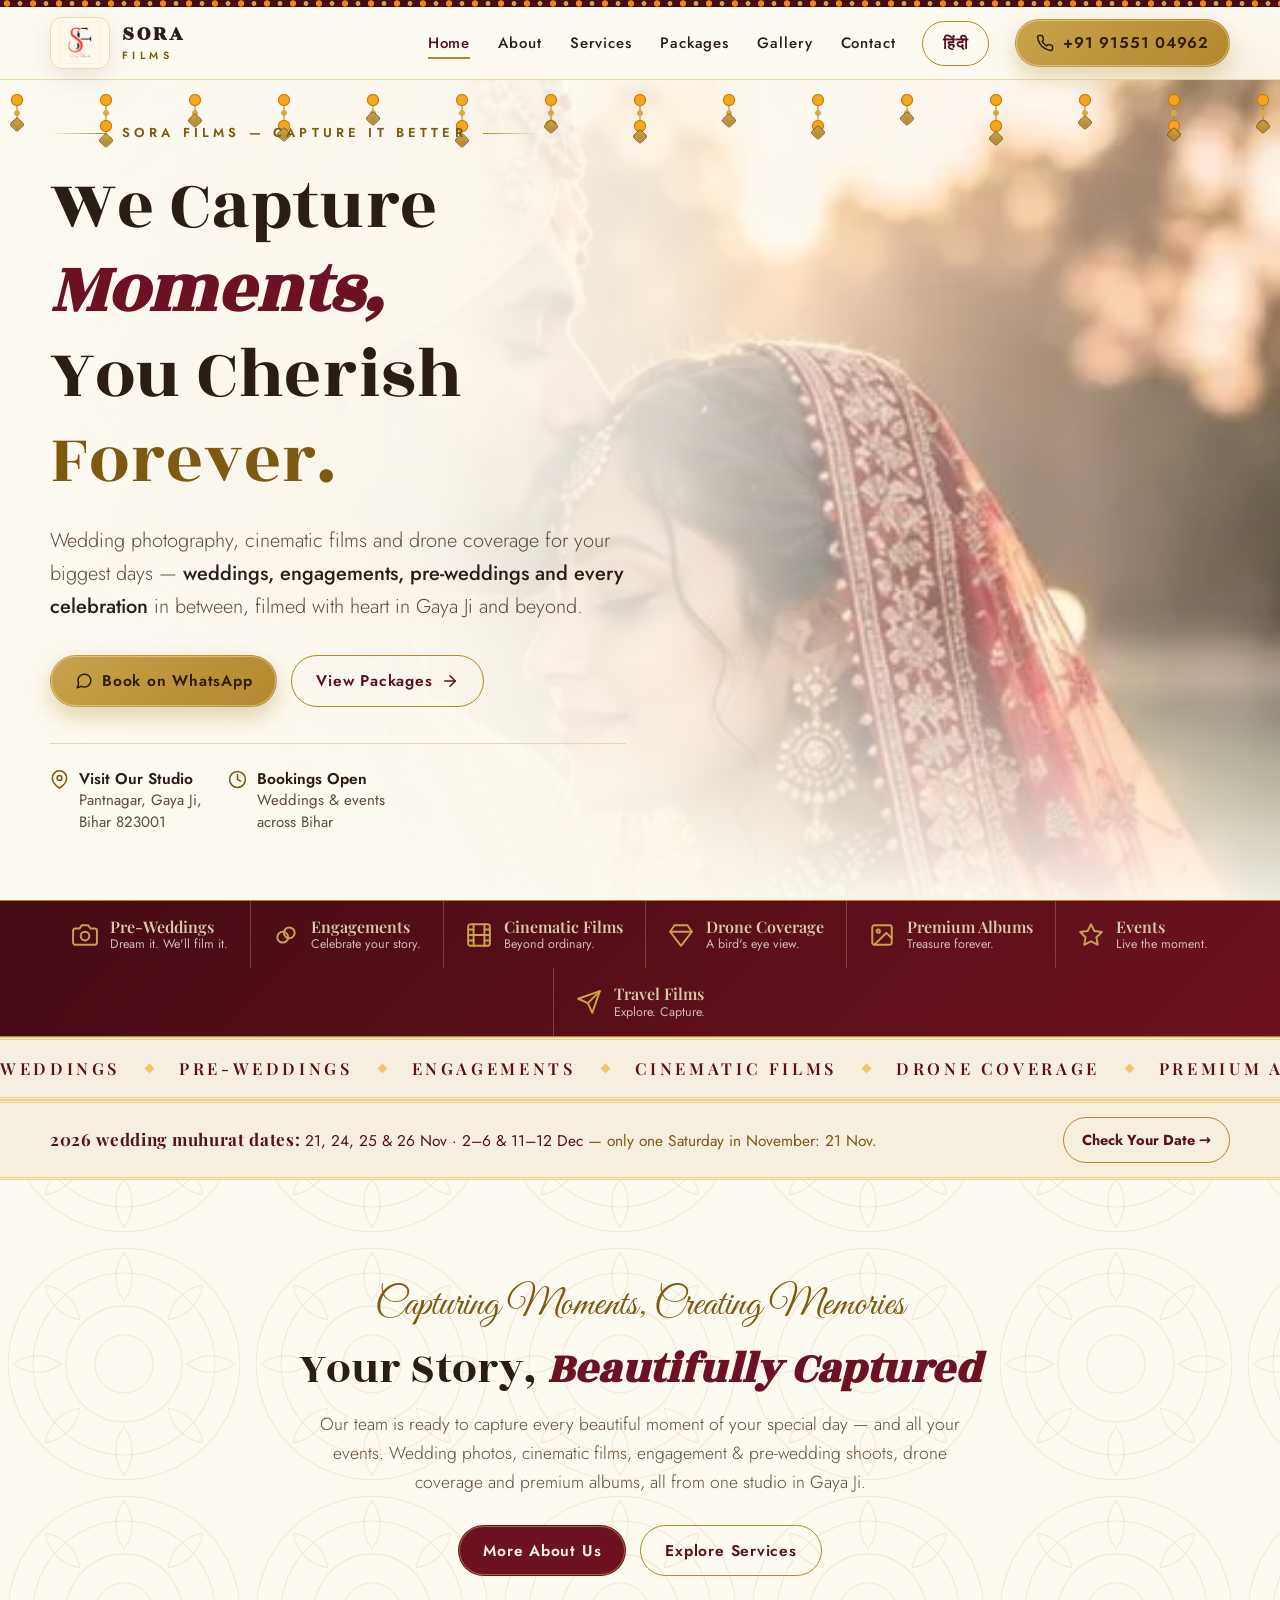
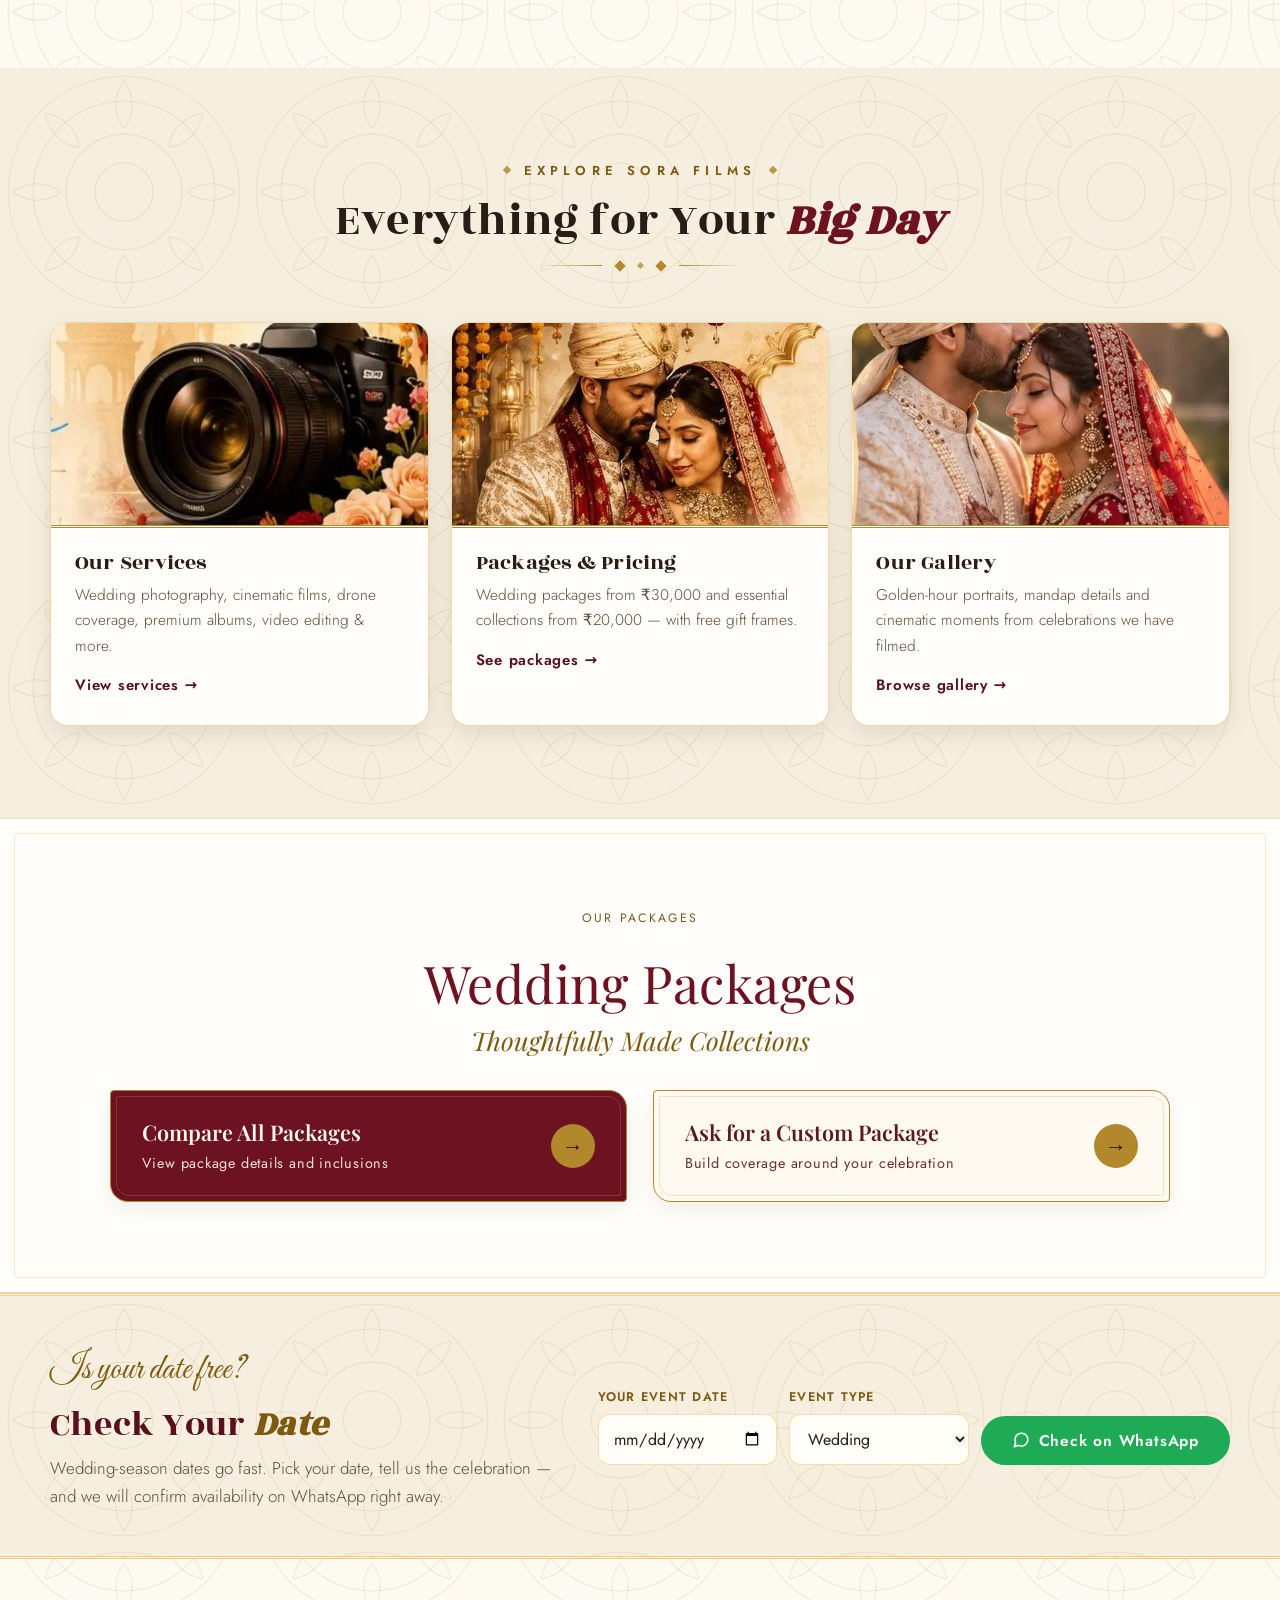
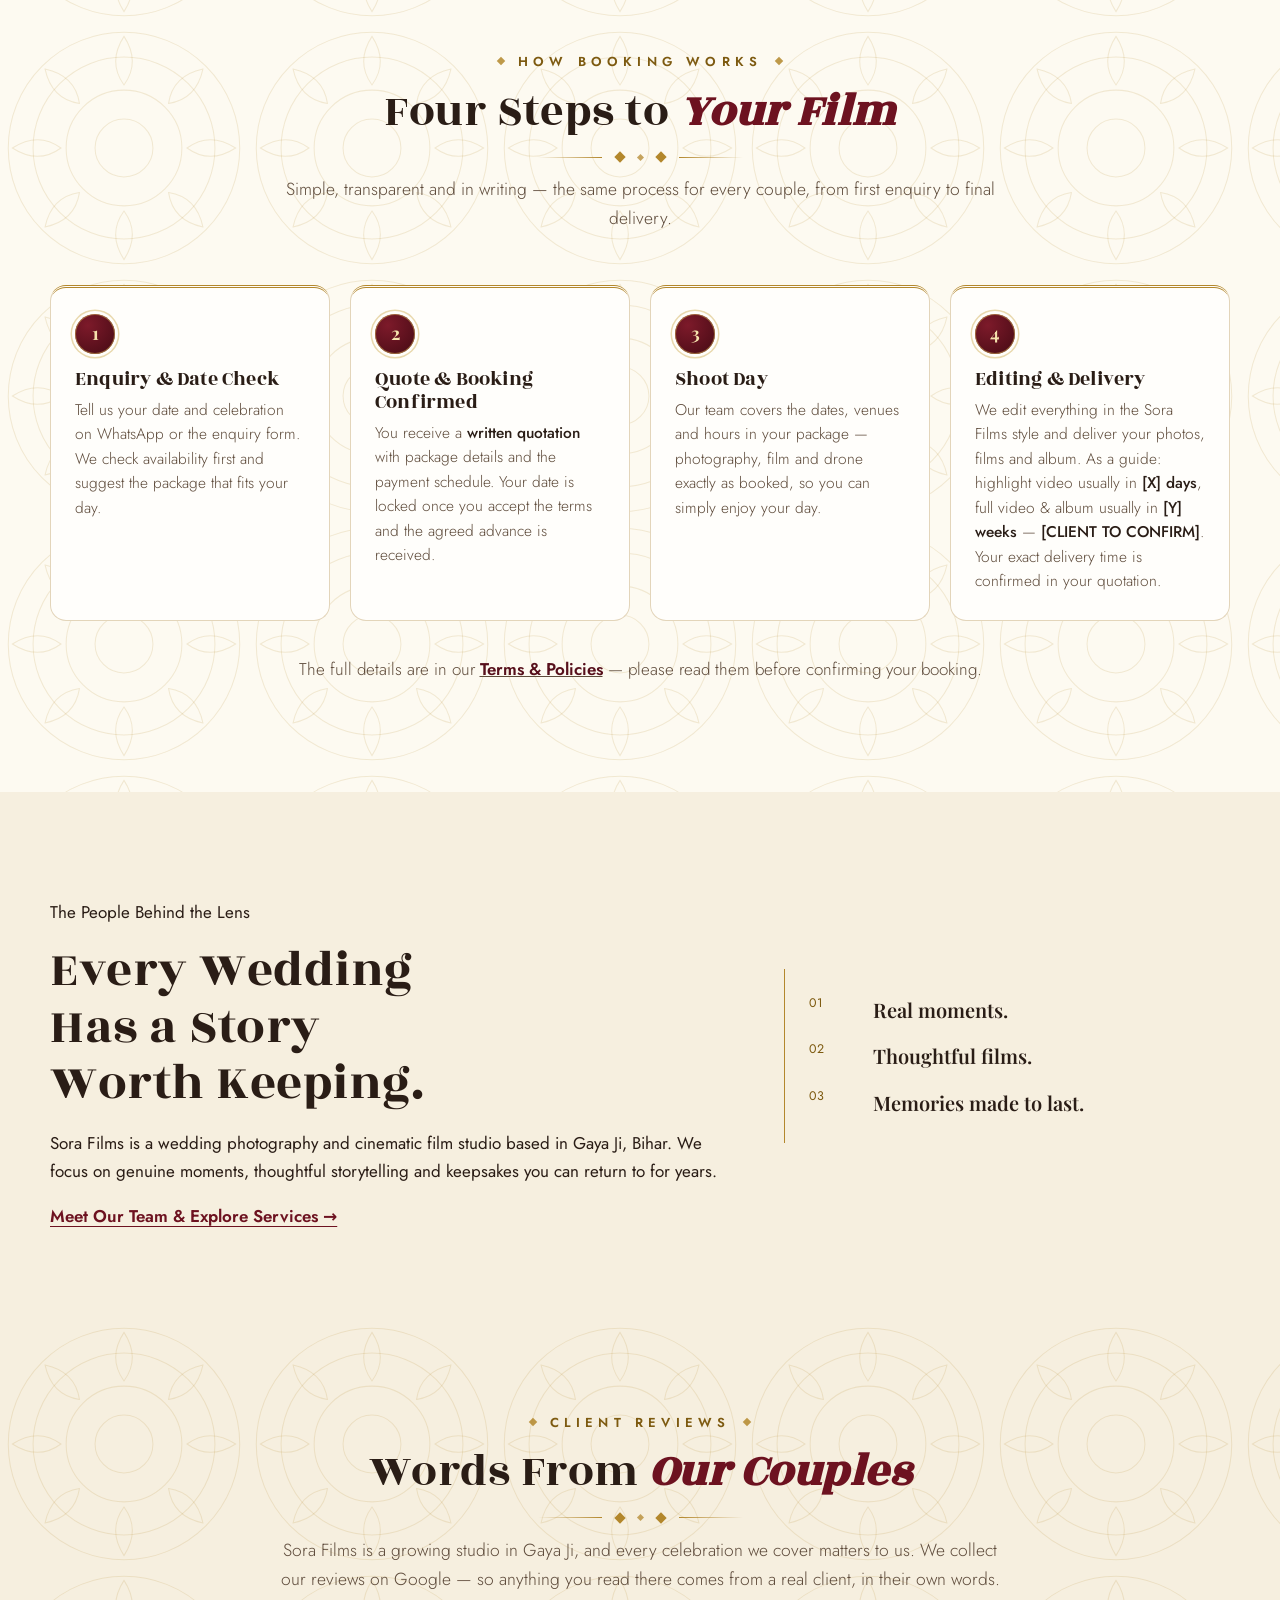
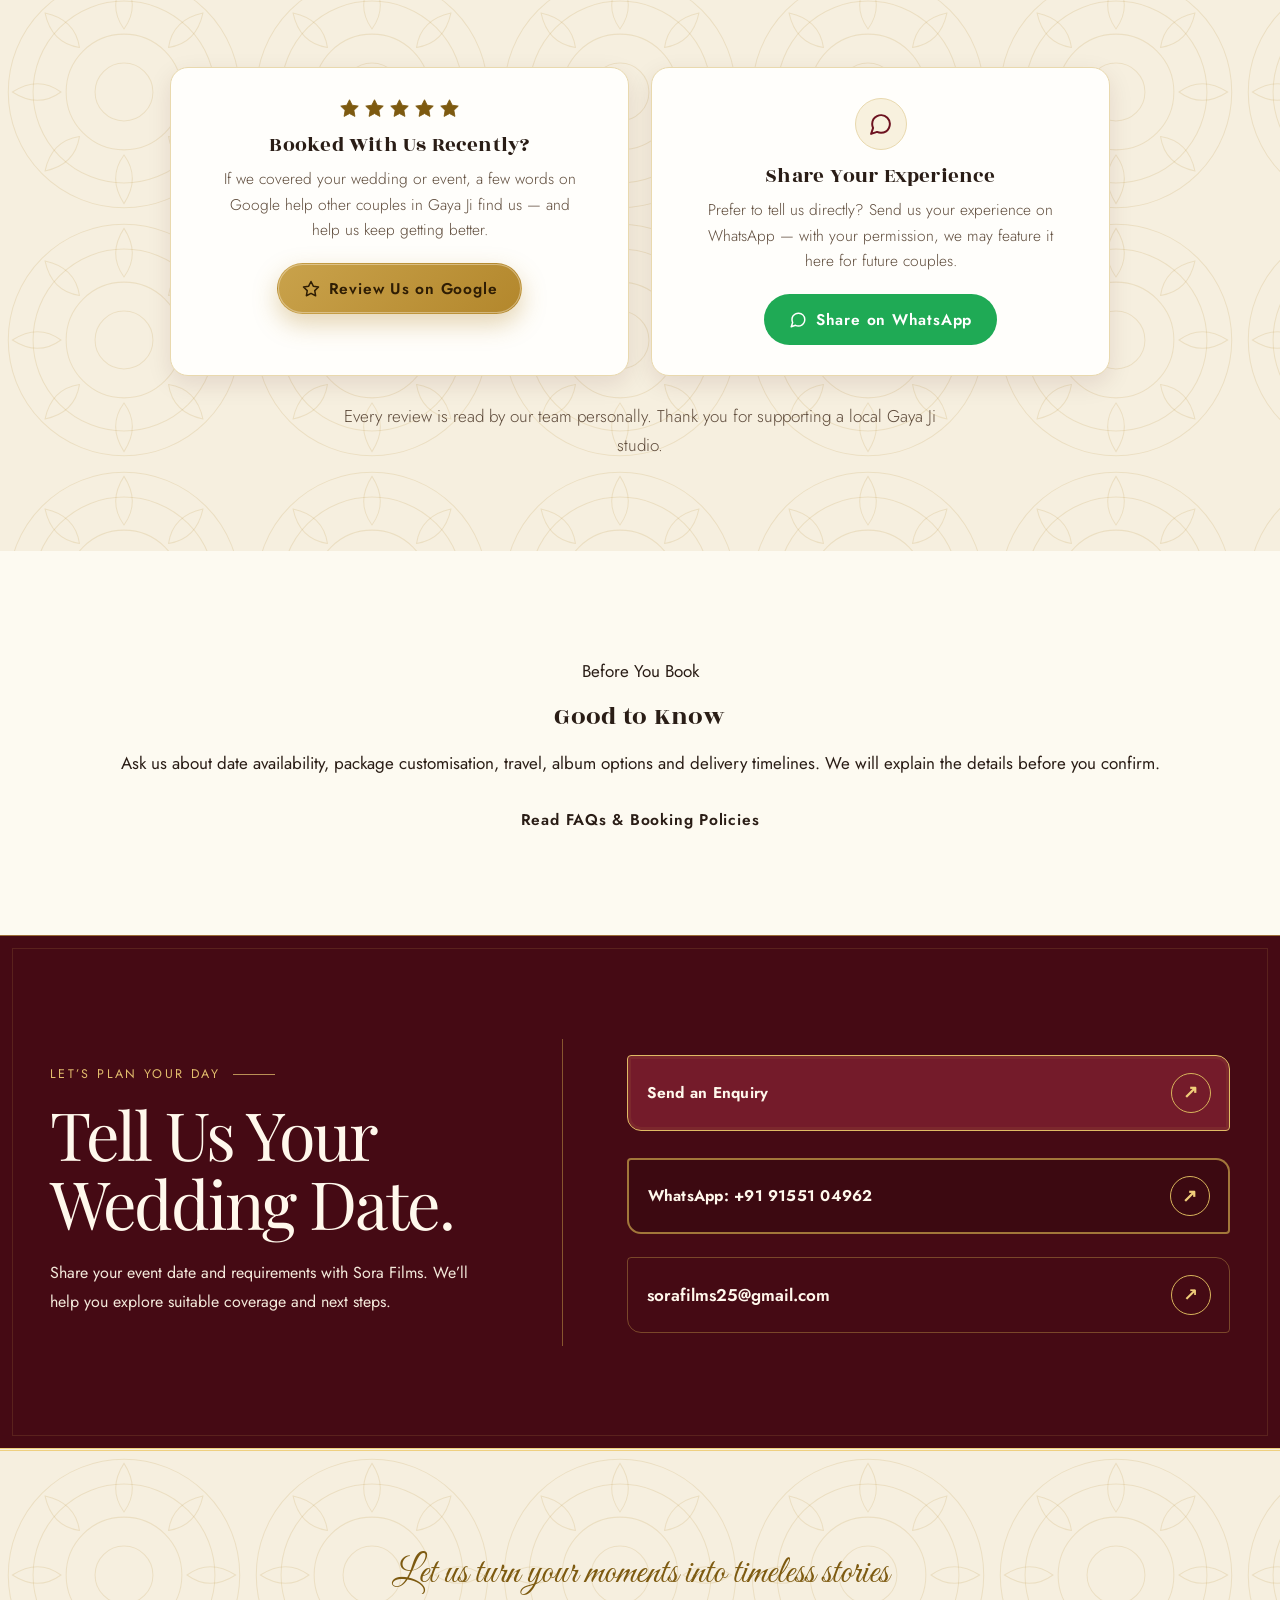
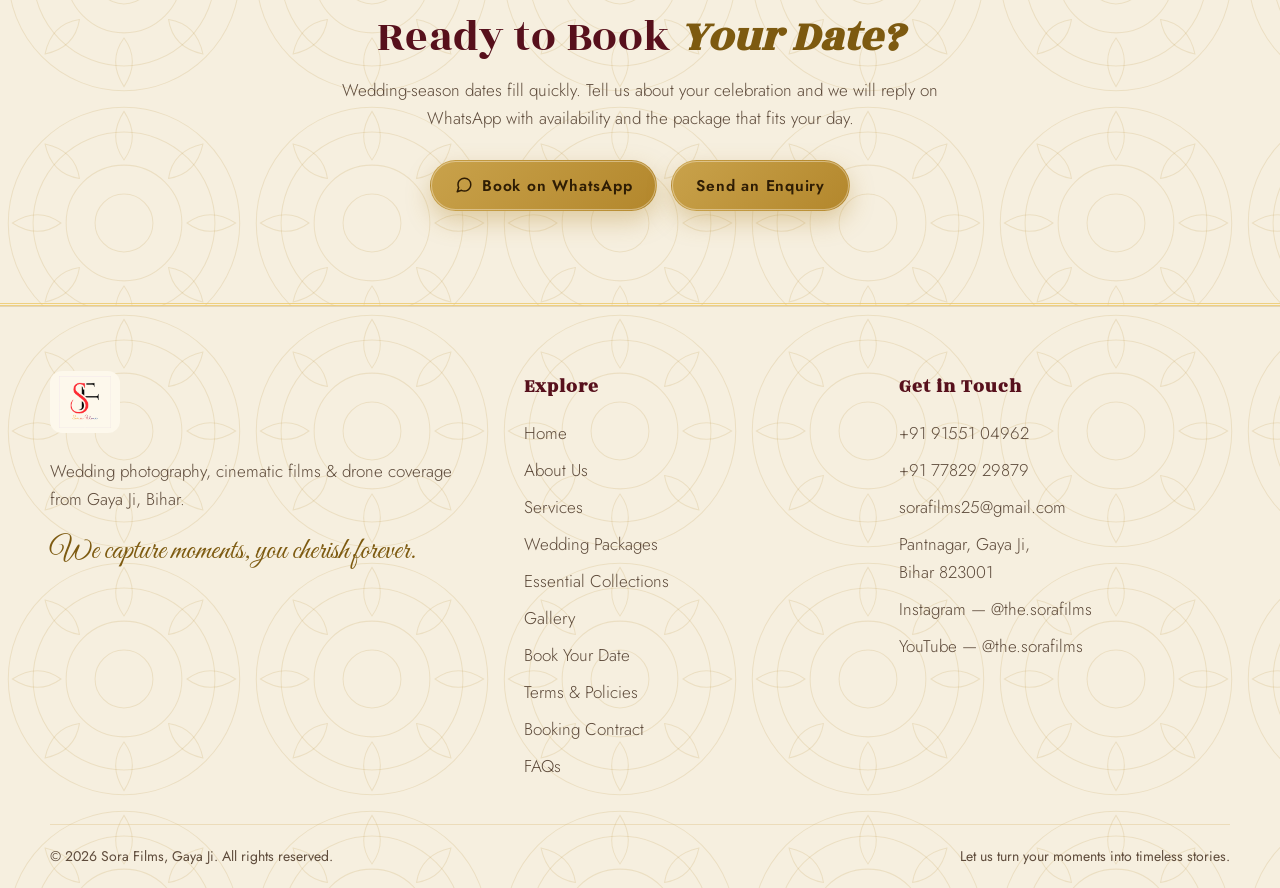
==== commit 351c1e0b: "Hero: shorten toran so the brand name stays visible" ====
--- a/index.html
+++ b/index.html
@@ -84,7 +84,7 @@
 <div class="page active" data-page="home">
     <!-- ================= HERO ================= -->
     <div class="hero" id="home">
-      <div class="toran" aria-hidden="true"><span style="--h:56px"></span><span style="--h:84px"></span><span style="--h:48px"></span><span style="--h:74px"></span><span style="--h:44px"></span><span style="--h:88px"></span><span style="--h:58px"></span><span style="--h:80px"></span><span style="--h:46px"></span><span style="--h:68px"></span><span style="--h:42px"></span><span style="--h:82px"></span><span style="--h:52px"></span><span style="--h:72px"></span><span style="--h:60px"></span></div>
+      <div class="toran" aria-hidden="true"><span style="--h:28px"></span><span style="--h:44px"></span><span style="--h:24px"></span><span style="--h:38px"></span><span style="--h:22px"></span><span style="--h:44px"></span><span style="--h:30px"></span><span style="--h:40px"></span><span style="--h:24px"></span><span style="--h:36px"></span><span style="--h:22px"></span><span style="--h:42px"></span><span style="--h:26px"></span><span style="--h:38px"></span><span style="--h:30px"></span></div>
       <div class="hero-photo rv" style="--d:.2s">
           <div class="frame"><picture><source type="image/webp" srcset="assets/img/hero-couple-golden-hour-480.webp 480w, assets/img/hero-couple-golden-hour.webp 518w" sizes="(max-width: 760px) 100vw, 520px"><img src="./assets/img/hero-couple-golden-hour.jpg" srcset="assets/img/hero-couple-golden-hour-480.jpg 480w, assets/img/hero-couple-golden-hour.jpg 518w" sizes="(max-width: 760px) 100vw, 520px" width="518" height="640" fetchpriority="high" decoding="async" alt="Bride and groom in traditional wedding attire at golden hour, captured by Sora Films"></picture></div>
           <div class="hero-badge">
--- a/assets/css/style.css
+++ b/assets/css/style.css
@@ -0,0 +1,975 @@
+/* Sora Films — shared stylesheet (extracted from the single-file site, Phase 3). */
+:root{
+        --bg:#fdfaf1;
+        --bg-soft:#f6efdf;
+        --surface:#fffefb;
+        --surface-2:#f8f1de;
+        --ink:#2a1d16;
+        --ink-soft:#5e4b3b;
+        --maroon:#6d1220;
+        --maroon-deep:#450a14;
+        --maroon-ink:#57101c;
+        --maroon-fixed:#6d1220;
+        --maroon-deep-fixed:#450a14;
+        --maroon-text:#6d1220;
+        --gold:#b3872c;
+        --gold-bright:#c9a24b;
+        --gold-soft:#e9d9ae;
+        --gold-text:#7d5a10;
+        --on-dark-gold:#f6e3ae;
+        --on-dark-gold-bright:#eec96a;
+        --line:#e3d5ba;
+        --dark:#17100d;
+        --dark-2:#211712;
+        --cream:#f7efdd;
+        --cream-soft:#d9c9a8;
+        --wa:#1faa55;
+        --wa-deep:#128c46;
+        --shadow:0 18px 45px rgba(69,10,20,.13);
+        --shadow-sm:0 8px 24px rgba(69,10,20,.10);
+        --ease:cubic-bezier(.22,1,.36,1);
+        --head-bg:rgba(253,250,241,.92);
+        --marigold:#e8890c;
+        --pattern:url("data:image/svg+xml,%3Csvg xmlns='http://www.w3.org/2000/svg' width='240' height='240' viewBox='0 0 240 240' fill='none' stroke='%23b3872c' stroke-opacity='0.16'%3E%3Ccircle cx='120' cy='120' r='112'/%3E%3Ccircle cx='120' cy='120' r='88'/%3E%3Ccircle cx='120' cy='120' r='56'/%3E%3Ccircle cx='120' cy='120' r='28'/%3E%3Cpath d='M120 12c11 17 11 32 0 47-11-15-11-30 0-47z'/%3E%3Cpath d='M120 12c11 17 11 32 0 47-11-15-11-30 0-47z' transform='rotate(45 120 120)'/%3E%3Cpath d='M120 12c11 17 11 32 0 47-11-15-11-30 0-47z' transform='rotate(90 120 120)'/%3E%3Cpath d='M120 12c11 17 11 32 0 47-11-15-11-30 0-47z' transform='rotate(135 120 120)'/%3E%3Cpath d='M120 12c11 17 11 32 0 47-11-15-11-30 0-47z' transform='rotate(180 120 120)'/%3E%3Cpath d='M120 12c11 17 11 32 0 47-11-15-11-30 0-47z' transform='rotate(225 120 120)'/%3E%3Cpath d='M120 12c11 17 11 32 0 47-11-15-11-30 0-47z' transform='rotate(270 120 120)'/%3E%3Cpath d='M120 12c11 17 11 32 0 47-11-15-11-30 0-47z' transform='rotate(315 120 120)'/%3E%3C/svg%3E");
+        --pattern-dark:url("data:image/svg+xml,%3Csvg xmlns='http://www.w3.org/2000/svg' width='240' height='240' viewBox='0 0 240 240' fill='none' stroke='%23e3c078' stroke-opacity='0.14'%3E%3Ccircle cx='120' cy='120' r='112'/%3E%3Ccircle cx='120' cy='120' r='88'/%3E%3Ccircle cx='120' cy='120' r='56'/%3E%3Ccircle cx='120' cy='120' r='28'/%3E%3Cpath d='M120 12c11 17 11 32 0 47-11-15-11-30 0-47z'/%3E%3Cpath d='M120 12c11 17 11 32 0 47-11-15-11-30 0-47z' transform='rotate(45 120 120)'/%3E%3Cpath d='M120 12c11 17 11 32 0 47-11-15-11-30 0-47z' transform='rotate(90 120 120)'/%3E%3Cpath d='M120 12c11 17 11 32 0 47-11-15-11-30 0-47z' transform='rotate(135 120 120)'/%3E%3Cpath d='M120 12c11 17 11 32 0 47-11-15-11-30 0-47z' transform='rotate(180 120 120)'/%3E%3Cpath d='M120 12c11 17 11 32 0 47-11-15-11-30 0-47z' transform='rotate(225 120 120)'/%3E%3Cpath d='M120 12c11 17 11 32 0 47-11-15-11-30 0-47z' transform='rotate(270 120 120)'/%3E%3Cpath d='M120 12c11 17 11 32 0 47-11-15-11-30 0-47z' transform='rotate(315 120 120)'/%3E%3C/svg%3E");
+        color-scheme:light;
+      }
+      @media (prefers-color-scheme: dark){
+        :root{
+          --bg:#16100d;
+          --bg-soft:#1d1511;
+          --surface:#211812;
+          --surface-2:#291d15;
+          --ink:#f3e9d7;
+          --ink-soft:#c4b096;
+          --maroon:#a52a3c;
+          --maroon-deep:#2a0d12;
+          --maroon-ink:#e8b7a0;
+          --maroon-text:#f0a48f;
+          --gold:#d3ab55;
+          --gold-bright:#e3c078;
+          --gold-soft:#7a602c;
+          --gold-text:#eec96a;
+          --line:#3d2d1e;
+          --shadow:0 18px 45px rgba(0,0,0,.5);
+          --shadow-sm:0 8px 24px rgba(0,0,0,.4);
+          --head-bg:rgba(22,16,13,.88);
+          --pattern:url("data:image/svg+xml,%3Csvg xmlns='http://www.w3.org/2000/svg' width='240' height='240' viewBox='0 0 240 240' fill='none' stroke='%23e3c078' stroke-opacity='0.16'%3E%3Ccircle cx='120' cy='120' r='112'/%3E%3Ccircle cx='120' cy='120' r='88'/%3E%3Ccircle cx='120' cy='120' r='56'/%3E%3Ccircle cx='120' cy='120' r='28'/%3E%3Cpath d='M120 12c11 17 11 32 0 47-11-15-11-30 0-47z'/%3E%3Cpath d='M120 12c11 17 11 32 0 47-11-15-11-30 0-47z' transform='rotate(45 120 120)'/%3E%3Cpath d='M120 12c11 17 11 32 0 47-11-15-11-30 0-47z' transform='rotate(90 120 120)'/%3E%3Cpath d='M120 12c11 17 11 32 0 47-11-15-11-30 0-47z' transform='rotate(135 120 120)'/%3E%3Cpath d='M120 12c11 17 11 32 0 47-11-15-11-30 0-47z' transform='rotate(180 120 120)'/%3E%3Cpath d='M120 12c11 17 11 32 0 47-11-15-11-30 0-47z' transform='rotate(225 120 120)'/%3E%3Cpath d='M120 12c11 17 11 32 0 47-11-15-11-30 0-47z' transform='rotate(270 120 120)'/%3E%3Cpath d='M120 12c11 17 11 32 0 47-11-15-11-30 0-47z' transform='rotate(315 120 120)'/%3E%3C/svg%3E");
+          color-scheme:dark;
+        }
+      }
+      *{box-sizing:border-box}
+      html{scroll-behavior:smooth}
+      body{
+        margin:0;background-color:var(--bg);background-image:var(--pattern);background-size:248px;color:var(--ink);
+        font-family:"Jost",system-ui,sans-serif;font-weight:400;font-size:17px;line-height:1.65;
+        -webkit-font-smoothing:antialiased;overflow-x:hidden;
+      }
+      img{max-width:100%;display:block}
+      a{color:inherit}
+      h1,h2,h3{font-family:"Rozha One","Playfair Display",Georgia,serif;line-height:1.18;margin:0;font-weight:400;letter-spacing:.01em}
+      .wrap{width:min(1180px,100% - 40px);margin-inline:auto}
+      .script{font-family:"Great Vibes",cursive;font-weight:400}
+
+      /* ---------- ornament divider ---------- */
+      .orn{display:flex;align-items:center;gap:14px;justify-content:center}
+      .orn::before,.orn::after{content:"";height:1px;width:64px;background:linear-gradient(90deg,transparent,var(--gold));display:block}
+      .orn::after{background:linear-gradient(90deg,var(--gold),transparent)}
+      .orn i{width:8px;height:8px;background:var(--gold);transform:rotate(45deg);display:block;flex:none}
+      .orn i:nth-child(2){width:5px;height:5px;opacity:.75}
+
+      /* ---------- header ---------- */
+      header{
+        position:fixed;inset:0 0 auto 0;z-index:60;background:var(--head-bg);
+        backdrop-filter:blur(14px);-webkit-backdrop-filter:blur(14px);
+        border-bottom:1px solid var(--gold-soft);transition:border-color .3s,box-shadow .3s;
+      }
+      header::before{
+        content:"";display:block;height:7px;background-color:var(--maroon-deep);
+        background-image:
+          radial-gradient(circle at 7px 50%,var(--marigold) 2.8px,transparent 3.6px),
+          radial-gradient(circle at 20px 50%,var(--gold-bright) 2px,transparent 2.8px);
+        background-size:26px 100%;background-repeat:repeat-x;
+      }
+      header.scrolled{border-bottom-color:var(--line);box-shadow:0 6px 30px rgba(40,10,5,.08)}
+      .nav{display:flex;align-items:center;gap:26px;padding:10px 0}
+      .brand{display:flex;align-items:center;gap:12px;text-decoration:none;flex:none}
+      .brand .chip{background:#fdf8ec;border:1px solid var(--gold-soft);border-radius:12px;padding:4px 8px;line-height:0;box-shadow:var(--shadow-sm)}
+      .brand .chip img{height:42px;width:auto}
+      .brand .bt{line-height:1.05}
+      .brand .bt b{font-family:"Rozha One","Playfair Display",serif;font-size:21px;letter-spacing:.14em;display:block}
+      .brand .bt span{font-size:10.5px;letter-spacing:.42em;color:var(--gold-text);font-weight:600}
+      .links{display:flex;gap:28px;margin-left:auto;align-items:center}
+      .links a{text-decoration:none;font-size:15px;letter-spacing:.06em;font-weight:500;color:var(--ink);position:relative;padding:4px 0}
+      .links a::after{content:"";position:absolute;left:0;bottom:0;height:2px;width:0;background:var(--gold);transition:width .3s}
+      .links a:hover::after{width:100%}
+      .btn{
+        display:inline-flex;align-items:center;gap:9px;text-decoration:none;cursor:pointer;
+        font-family:"Jost",sans-serif;font-weight:600;letter-spacing:.05em;font-size:15.5px;
+        padding:12px 24px;border-radius:999px;border:1px solid transparent;transition:transform .35s var(--ease),box-shadow .35s var(--ease),background .35s var(--ease);
+      }
+      .btn svg{width:18px;height:18px;flex:none}
+      .btn-gold{background:linear-gradient(135deg,var(--gold-bright),var(--gold));color:#2f1d04;box-shadow:inset 0 0 0 1px rgba(255,248,234,.4),0 10px 24px rgba(179,135,44,.35)}
+      .btn-gold:hover{transform:translateY(-2px);box-shadow:0 14px 30px rgba(179,135,44,.45)}
+      .btn-maroon{background:var(--maroon-fixed);color:#fdf3e3;box-shadow:inset 0 0 0 1px rgba(201,162,75,.55)}
+      .btn-maroon:hover{transform:translateY(-2px);background:var(--maroon-deep-fixed)}
+      .btn-wa{background:var(--wa);color:#fff}
+      .btn-wa:hover{transform:translateY(-2px);background:var(--wa-deep)}
+      .btn-ghost{border-color:var(--gold);color:var(--maroon-ink);background:transparent}
+      .btn-ghost:hover{background:var(--surface-2);transform:translateY(-2px)}
+      .nav .btn{padding:10px 20px}
+      .burger{display:none;margin-left:auto;background:none;border:1px solid var(--line);border-radius:10px;padding:9px 11px;cursor:pointer;color:var(--ink)}
+      .burger svg{width:22px;height:22px;display:block}
+      .mobile-menu{display:none;border-top:1px solid var(--line);padding:10px 0 16px}
+      .mobile-menu a{display:block;padding:10px 4px;text-decoration:none;font-weight:500;letter-spacing:.05em;border-bottom:1px dashed var(--line)}
+      .mobile-menu a:last-of-type{border-bottom:0}
+      .mobile-menu.open{display:block}
+      @media (max-width:900px){ .links{display:none} .burger{display:block} .nav .btn{display:none} }
+
+      /* ---------- hero ---------- */
+      .hero{position:relative;padding:202px 0 84px;overflow:hidden;
+        background:
+          radial-gradient(900px 480px at 88% -10%,rgba(201,162,75,.20),transparent 60%),
+          radial-gradient(700px 500px at -10% 110%,rgba(109,18,32,.10),transparent 60%),
+          var(--bg);
+      }
+      .hero-grid{display:grid;grid-template-columns:minmax(0,1.04fr) minmax(0,.96fr);gap:56px;align-items:center;position:relative;z-index:2}
+      .hero .script{font-size:clamp(30px,4vw,42px);color:var(--gold-text);display:block;margin-bottom:2px}
+      .hero h1{font-size:clamp(40px,5.4vw,64px);color:var(--ink)}
+      .hero h1 em{font-style:italic;color:var(--maroon-text);font-weight:600}
+      .hero h1 .goldword{color:var(--gold-text)}
+      .hero p.lead{font-size:19px;color:var(--ink-soft);max-width:34em;margin:20px 0 30px;font-weight:300}
+      .hero p.lead b{font-weight:500;color:var(--ink)}
+      .hero-ctas{display:flex;gap:14px;flex-wrap:wrap}
+      .hero-meta{display:flex;gap:26px;flex-wrap:wrap;margin-top:36px;padding-top:24px;border-top:1px solid var(--line)}
+      .hero-meta div{display:flex;gap:10px;align-items:flex-start;font-size:15px;line-height:1.45;color:var(--ink-soft)}
+      .hero-meta svg{width:19px;height:19px;color:var(--gold-text);flex:none;margin-top:2px}
+      .hero-meta b{color:var(--ink);font-weight:600;display:block;font-size:15.5px}
+      .hero-photo{position:relative;justify-self:center;width:min(440px,100%)}
+      .hero-photo .frame{
+        border-radius:200px 200px 20px 20px;overflow:hidden;position:relative;
+        box-shadow:var(--shadow),0 0 0 5px var(--bg),0 0 0 6.5px var(--gold-soft);border:2px solid var(--gold);
+      }
+      .hero-photo .frame img{width:100%;height:100%;object-fit:cover;aspect-ratio:518/640;animation:kenburns 30s ease-in-out infinite alternate}
+      .hero-photo::before{
+        content:"";position:absolute;inset:18px -18px -18px 18px;border:1px solid var(--gold);
+        border-radius:200px 200px 20px 20px;z-index:-1;opacity:.55;
+      }
+      .hero-photo{isolation:isolate}
+      .hero-photo::after{
+        content:"";position:absolute;top:-10px;left:50%;transform:translateX(-50%) rotate(45deg);
+        width:15px;height:15px;background:linear-gradient(135deg,var(--gold-bright),var(--gold));
+        border:2px solid var(--bg);border-radius:3px;z-index:3;box-shadow:var(--shadow-sm);
+      }
+      .hero-badge{
+        position:absolute;left:-38px;bottom:44px;background:var(--surface);border:1px solid var(--gold-soft);
+        border-radius:14px;box-shadow:var(--shadow);padding:12px 18px;display:flex;gap:12px;align-items:center;
+        animation:floaty 7s ease-in-out infinite;
+      }
+      .hero-badge svg{width:26px;height:26px;color:var(--maroon-text)}
+      .hero-badge b{font-family:"Playfair Display",serif;font-size:16.5px;display:block;line-height:1.2}
+      .hero-badge span{font-size:13px;color:var(--ink-soft);letter-spacing:.04em}
+      @keyframes kenburns{from{transform:scale(1)}to{transform:scale(1.09)}}
+      @keyframes floaty{0%,100%{transform:translateY(0)}50%{transform:translateY(-9px)}}
+
+      /* ---------- hanging marigold toran ---------- */
+      .toran{position:absolute;top:94px;left:0;right:0;z-index:1;display:flex;justify-content:space-between;padding:0 10px;pointer-events:none}
+      .toran span{
+        position:relative;width:14px;height:var(--h,84px);flex:none;transform-origin:top center;
+        animation:sway 6.5s ease-in-out infinite alternate;
+        background-image:
+          radial-gradient(circle at 50% 6px,#f2a81d 4.4px,#cf7507 5.6px,transparent 6.6px),
+          radial-gradient(circle at 50% 6px,#d9a83f 2.5px,transparent 3.4px),
+          linear-gradient(rgba(179,135,44,.55),rgba(179,135,44,.55));
+        background-size:14px 26px,14px 26px,2px 100%;
+        background-position:50% 0,50% 13px,50% 0;
+        background-repeat:repeat-y,repeat-y,no-repeat;
+      }
+      .toran span:nth-child(even){animation-duration:7.6s;animation-delay:-2.4s}
+      .toran span::after{
+        content:"";position:absolute;left:50%;bottom:-8px;width:9px;height:9px;
+        transform:translateX(-50%) rotate(45deg);border-radius:2px;
+        background:linear-gradient(135deg,var(--gold-bright),var(--gold));border:1px solid #8a5f14;
+      }
+      @keyframes sway{from{transform:rotate(-1.5deg)}to{transform:rotate(1.5deg)}}
+      @media (max-width:760px){ .toran{top:90px} .toran span{height:min(var(--h),62px)} .toran span:nth-child(even){display:none} }
+      @media (max-width:900px){
+        .hero{padding-top:178px}
+        .hero-grid{grid-template-columns:minmax(0,1fr);gap:44px}
+        .hero-badge{left:8px;bottom:18px}
+      }
+
+      /* ---------- marquee ---------- */
+      .marquee{background:linear-gradient(120deg,#7d1a2a,#450a14);color:#f6e3ae;overflow:hidden;padding:15px 0;border-block:3px double rgba(238,201,106,.8)}
+      .marquee-track{display:flex;gap:0;width:max-content;animation:scrollx 42s linear infinite}
+      .marquee:hover .marquee-track{animation-play-state:paused}
+      .marquee-track span{display:inline-flex;align-items:center;gap:26px;padding-right:26px;font-family:"Playfair Display",serif;font-size:16.5px;font-weight:600;letter-spacing:.22em;text-transform:uppercase;white-space:nowrap;color:#f6e3ae}
+      /* ---------- muhurat dates strip ---------- */
+      .muhurat-strip{background:linear-gradient(120deg,#450a14,#6d1220);color:#f6e3ae;border-block:3px double rgba(238,201,106,.8);padding:14px 0}
+      .muhurat-inner{display:flex;align-items:center;justify-content:space-between;gap:16px;flex-wrap:wrap}
+      .muhurat-inner p{margin:0;font-size:15.5px;line-height:1.5}
+      .muhurat-inner p strong{font-family:"Playfair Display",serif;font-size:17px;letter-spacing:.04em;color:#fff}
+      .muhurat-inner p span{color:#eec96a}
+      .muhurat-cta{flex:none;display:inline-flex;align-items:center;gap:8px;padding:10px 18px;border:1px solid #eec96a;border-radius:999px;color:#fdf3e0;text-decoration:none;font-weight:700;font-size:14.5px}
+      .muhurat-cta:hover{background:rgba(238,201,106,.15)}
+      @media(max-width:760px){.muhurat-inner{flex-direction:column;align-items:flex-start}.muhurat-cta{width:100%;justify-content:center;box-sizing:border-box}}
+      .marquee-track i{width:7px;height:7px;background:#eec96a;transform:rotate(45deg);flex:none}
+      @keyframes scrollx{to{transform:translateX(-50%)}}
+
+      /* ---------- sections ---------- */
+      section{padding:92px 0}
+      .sec-head{text-align:center;max-width:720px;margin:0 auto 52px}
+      .sec-head .kicker{font-size:13px;letter-spacing:.4em;text-transform:uppercase;color:var(--gold-text);font-weight:600;margin-bottom:12px}
+      .sec-head .kicker::before,.sec-head .kicker::after{content:"";display:inline-block;width:6px;height:6px;background:var(--gold);transform:rotate(45deg);margin:0 14px 2px;opacity:.85}
+      .sec-head h2{font-size:clamp(32px,4.2vw,46px);margin-bottom:14px}
+      .sec-head h2 em{font-style:italic;color:var(--maroon-text);font-weight:600}
+      .sec-head p{color:var(--ink-soft);font-weight:300;font-size:17.5px;margin:14px 0 0}
+      .alt{background-color:var(--bg-soft);background-image:var(--pattern);background-size:248px}
+      .dark-sec{background-color:var(--dark);background-image:var(--pattern-dark),linear-gradient(160deg,var(--dark-2),var(--dark));background-size:248px,cover;color:var(--cream)}
+      .dark-sec .sec-head p{color:var(--cream-soft)}
+      .dark-sec .sec-head .kicker{color:#eec96a}
+      .dark-sec .sec-head h2 em{color:var(--gold-bright)}
+
+      /* ---------- about ---------- */
+      .about-grid{display:grid;grid-template-columns:minmax(0,.94fr) minmax(0,1.06fr);gap:58px;align-items:center}
+      .about-photo{position:relative}
+      .about-photo img{border-radius:18px;box-shadow:var(--shadow),0 0 0 5px var(--bg),0 0 0 6.5px var(--gold-soft);border:1px solid var(--gold);transition:transform .6s var(--ease)}
+      .about-photo img:hover{transform:scale(1.015)}
+      .about-photo .tag{
+        position:absolute;right:-14px;top:26px;background:var(--maroon-fixed);color:#fbeed3;
+        font-family:"Great Vibes",cursive;font-size:26px;padding:8px 22px;border-radius:999px;box-shadow:var(--shadow-sm);transform:rotate(3deg);
+      }
+      .about-copy .script{font-size:34px;color:var(--gold-text)}
+      .about-copy h2{font-size:clamp(30px,3.6vw,42px);margin:4px 0 16px}
+      .about-copy h2 em{font-style:italic;color:var(--maroon-text);font-weight:600}
+      .about-copy p{color:var(--ink-soft);font-weight:300;margin:0 0 16px}
+      .about-copy p b{color:var(--ink);font-weight:500}
+      .about-points{display:grid;grid-template-columns:1fr 1fr;gap:10px 22px;margin:24px 0 30px}
+      .about-points div{display:flex;gap:10px;align-items:center;font-weight:500;font-size:16px}
+      .about-points svg{width:19px;height:19px;color:var(--gold-text);flex:none}
+      @media (max-width:900px){ .about-grid{grid-template-columns:minmax(0,1fr)} .about-photo .tag{right:10px} }
+
+      /* ---------- services ---------- */
+      .svc-grid{display:grid;grid-template-columns:repeat(auto-fit,minmax(215px,1fr));gap:20px}
+      .svc{
+        background:var(--surface);border:1px solid var(--line);border-top:3px double var(--gold);border-radius:16px;padding:28px 24px;position:relative;
+        transition:transform .45s var(--ease),box-shadow .45s var(--ease),border-color .45s var(--ease);
+      }
+      .svc::before{content:"";position:absolute;top:9px;left:50%;transform:translateX(-50%) rotate(45deg);width:7px;height:7px;background:var(--gold-soft)}
+      .svc:hover{transform:translateY(-6px);box-shadow:var(--shadow);border-color:var(--gold-soft)}
+      .svc .ic{
+        width:56px;height:56px;border-radius:50%;display:grid;place-items:center;margin-bottom:16px;
+        background:radial-gradient(circle at 32% 28%,#7d1a2a,var(--maroon-deep));color:var(--gold-bright);
+        box-shadow:inset 0 0 0 1px rgba(201,162,75,.5),0 0 0 3px var(--surface),0 0 0 4.5px var(--gold-soft);
+      }
+      .svc .ic svg{width:27px;height:27px}
+      .svc h3{font-size:20px;margin-bottom:7px}
+      .svc p{margin:0;color:var(--ink-soft);font-size:15.5px;font-weight:300;line-height:1.55}
+
+      /* ---------- why ---------- */
+      .why-grid{display:grid;grid-template-columns:repeat(auto-fit,minmax(200px,1fr));gap:20px}
+      .why{border:1px solid rgba(201,162,75,.35);border-radius:16px;padding:30px 24px;background-color:rgba(255,255,255,.03);background-image:var(--pattern-dark);background-size:200px;transition:transform .45s var(--ease),background-color .45s var(--ease)}
+      .why:hover{transform:translateY(-6px);background-color:rgba(255,255,255,.06)}
+      .why svg{width:34px;height:34px;color:var(--gold-bright);margin-bottom:14px}
+      .why h3{font-size:19.5px;color:#fdf3e0;margin-bottom:8px}
+      .why p{margin:0;color:var(--cream-soft);font-size:15.5px;font-weight:300;line-height:1.55}
+
+      /* ---------- packages ---------- */
+      .pkg-group-head{text-align:center;margin:0 auto 34px;max-width:640px}
+      .pkg-group-head .pill{
+        display:inline-block;background:var(--maroon-fixed);color:#f7e8c8;font-size:12.5px;font-weight:600;border:1px solid var(--gold-bright);
+        letter-spacing:.3em;text-transform:uppercase;padding:8px 20px;border-radius:999px;margin-bottom:14px;
+      }
+      .pkg-group-head .pill.goldpill{background:linear-gradient(135deg,var(--gold-bright),var(--gold));color:#2f1d04}
+      .pkg-group-head h3{font-size:clamp(25px,3vw,32px)}
+      .pkg-group-head p{color:var(--ink-soft);font-weight:300;margin:8px 0 0}
+      .pkg-grid{display:grid;grid-template-columns:repeat(3,minmax(0,1fr));gap:24px;align-items:stretch}
+      @media (max-width:960px){ .pkg-grid{grid-template-columns:minmax(0,1fr);max-width:520px;margin-inline:auto} }
+      .pkg{
+        background-color:var(--surface);background-image:var(--pattern);background-size:220px;
+        border:1px solid var(--gold);border-radius:20px;overflow:hidden;
+        display:flex;flex-direction:column;position:relative;transition:transform .45s var(--ease),box-shadow .45s var(--ease);
+      }
+      .pkg::after{content:"";position:absolute;inset:6px;border:1px solid var(--gold-soft);border-radius:14px;pointer-events:none;z-index:3}
+      .pkg:hover{transform:translateY(-7px);box-shadow:var(--shadow)}
+      .pkg .top{padding:26px 26px 20px;text-align:center;color:#fdf3e0;position:relative;border-bottom:3px double rgba(246,227,174,.8)}
+      .pkg .top::after{
+        content:"";position:absolute;left:50%;bottom:-8px;transform:translateX(-50%) rotate(45deg);
+        width:12px;height:12px;background:var(--gold);border:2px solid var(--surface);z-index:2;
+      }
+      .pkg .top .tier{font-family:"Rozha One","Playfair Display",serif;font-size:23px;letter-spacing:.12em;text-transform:uppercase;color:#f6e3ae}
+      .pkg .top .sub{font-size:12px;letter-spacing:.34em;text-transform:uppercase;opacity:1;font-weight:600;margin-top:3px}
+      .pkg .price{font-family:"Playfair Display",serif;font-size:44px;font-weight:800;margin-top:14px;line-height:1;background:rgba(0,0,0,.16);border:1px solid rgba(246,227,174,.45);border-radius:12px;padding:13px 8px 11px}
+      .pkg .price small{font-size:15px;font-family:"Jost",sans-serif;font-weight:400;letter-spacing:.05em;opacity:.85;display:block;margin-top:6px}
+      .pkg.silver .top{background:linear-gradient(150deg,#5b6068,#33373d)}
+      .pkg.goldp .top{background:linear-gradient(150deg,#c79a3d,#8a5f14);color:#331e04}
+      .pkg.goldp .top .tier{color:#331e04}
+      .pkg.goldp .price{background:rgba(255,248,234,.38);border-color:rgba(51,30,4,.45);color:#331e04}
+      .pkg.goldp .price small{opacity:1}
+      .pkg.platinum .top{background:linear-gradient(150deg,#7d1a2a,var(--maroon-deep))}
+      .pkg.classic .top{background:linear-gradient(150deg,#7d1a2a,var(--maroon-deep))}
+      .pkg.signature .top{background:linear-gradient(150deg,#8a2436,#5c0d1a)}
+      .pkg.royal .top{background:linear-gradient(150deg,#c79a3d,#8a5f14);color:#331e04}
+      .pkg.royal .top .tier{color:#331e04}
+      .pkg.royal .price{background:rgba(255,248,234,.38);border-color:rgba(51,30,4,.45);color:#331e04}
+      .pkg.royal .price small{opacity:1}
+      .pkg ul{list-style:none;margin:0;padding:24px 26px 6px;flex:1}
+      .pkg ul li{display:flex;gap:11px;padding:7.5px 0;font-size:16px;align-items:flex-start;line-height:1.45;border-bottom:1px dotted var(--line)}
+      .pkg ul li:last-child{border-bottom:0}
+      .pkg ul li svg{width:18px;height:18px;color:var(--gold-text);flex:none;margin-top:3px}
+      .pkg .gift{
+        margin:14px 26px 0;padding:13px 15px;border:1.5px dashed var(--gold);border-radius:12px;
+        display:flex;gap:11px;align-items:center;font-size:15px;background:var(--surface-2);
+      }
+      .pkg .gift svg{width:21px;height:21px;color:var(--maroon-text);flex:none}
+      .pkg .gift b{color:var(--maroon-ink)}
+      .pkg .foot{padding:22px 26px 26px}
+      .pkg .foot .btn{width:100%;justify-content:center}
+      .pkg .tagline{text-align:center;color:var(--ink-soft);font-style:italic;font-family:"Playfair Display",serif;font-size:16px;padding:14px 26px 0}
+      .pkg.featured{border:2px solid var(--gold);box-shadow:var(--shadow)}
+      .pkg .pop{
+        position:absolute;top:14px;right:-1px;z-index:4;background:var(--gold);color:#2f1d04;
+        font-size:11.5px;font-weight:600;letter-spacing:.18em;text-transform:uppercase;
+        padding:6px 14px 6px 16px;border-radius:999px 0 0 999px;box-shadow:var(--shadow-sm);
+      }
+      .pkg-note{text-align:center;margin-top:34px;color:var(--ink-soft);font-weight:300}
+      .pkg-note b{color:var(--maroon-ink);font-weight:600}
+      .pkg-divider{display:flex;align-items:center;gap:18px;margin:64px auto 40px;max-width:760px}
+      .pkg-divider::before,.pkg-divider::after{content:"";flex:1;height:1px;background:var(--line)}
+      .pkg-divider span{font-family:"Great Vibes",cursive;font-size:30px;color:var(--gold-text)}
+      .pkg-group-head .group-tagline{
+        font-family:"Playfair Display",serif;font-style:italic;font-size:21px;color:var(--maroon-ink);
+        margin:10px 0 0;letter-spacing:.02em;
+      }
+
+      /* ---------- customize your package ---------- */
+      .custom-box{
+        display:grid;grid-template-columns:minmax(0,1.25fr) minmax(0,.85fr);
+        background:var(--surface);border:1px solid var(--gold);border-radius:20px;overflow:hidden;box-shadow:var(--shadow-sm);
+      }
+      @media (max-width:900px){ .custom-box{grid-template-columns:minmax(0,1fr)} }
+      .custom-main{padding:32px;min-width:0}
+      .custom-side{padding:32px;background-color:var(--surface-2);background-image:var(--pattern);background-size:200px;border-left:1px solid var(--line);min-width:0}
+      @media (max-width:900px){ .custom-side{border-left:0;border-top:1px solid var(--line)} }
+      .custom-box h4{font-family:"Playfair Display",serif;font-size:20px;margin:0 0 16px}
+      .custom-main h4:not(:first-child){margin-top:30px}
+      .chip-grid{display:flex;flex-wrap:wrap;gap:10px}
+      .opt{
+        display:inline-flex;align-items:center;gap:8px;cursor:pointer;font-family:"Jost",sans-serif;font-size:15.5px;font-weight:500;
+        padding:10px 17px;border-radius:999px;border:1.5px solid var(--line);background:var(--bg);color:var(--ink);
+        transition:background .3s var(--ease),border-color .3s var(--ease),color .3s var(--ease),transform .3s var(--ease);
+      }
+      .opt:hover{border-color:var(--gold);transform:translateY(-1px)}
+      .opt .tick{width:15px;height:15px;flex:none;opacity:0;transform:scale(.5);transition:opacity .25s var(--ease),transform .25s var(--ease)}
+      .opt.on{background:var(--maroon-fixed);border-color:var(--maroon-fixed);color:#fdf3e0}
+      .opt.on .tick{opacity:1;transform:scale(1)}
+      .step-rows{display:flex;flex-direction:column;gap:12px}
+      .step-row{display:flex;align-items:center;justify-content:space-between;gap:14px;padding:12px 16px;border:1px solid var(--line);border-radius:12px;background:var(--bg)}
+      .step-row .step-label{font-weight:500;font-size:16px}
+      .step-row .step-label small{display:block;color:var(--ink-soft);font-weight:300;font-size:13.5px}
+      .stepper{display:flex;align-items:center;gap:13px;flex:none}
+      .step-btn{
+        width:34px;height:34px;border-radius:50%;border:1px solid var(--gold);background:var(--surface);color:var(--maroon-ink);
+        font-size:19px;line-height:1;cursor:pointer;display:grid;place-items:center;font-family:"Jost",sans-serif;
+        transition:background .25s var(--ease),transform .25s var(--ease);
+      }
+      .step-btn:hover{background:var(--surface-2);transform:scale(1.08)}
+      .step-btn:disabled{opacity:.35;cursor:default;transform:none}
+      .step-val{font-weight:600;min-width:24px;text-align:center;font-size:17px}
+      .custom-summary{list-style:none;margin:0 0 16px;padding:0}
+      .custom-summary li{display:flex;gap:10px;align-items:flex-start;padding:7px 0;font-size:15.5px;border-bottom:1px dashed var(--line);line-height:1.45}
+      .custom-summary li:last-child{border-bottom:0}
+      .custom-summary li svg{width:17px;height:17px;color:var(--gold-text);flex:none;margin-top:3px}
+      .custom-empty{color:var(--ink-soft);font-weight:300;font-size:15.5px;margin:0 0 18px}
+      .custom-side .btn{width:100%;justify-content:center;margin-top:4px}
+      .custom-note{font-size:13.5px;color:var(--ink-soft);margin:12px 0 0;font-weight:300}
+      .custom-warn{color:var(--maroon-text);font-weight:500;font-size:14.5px;margin:10px 0 0}
+
+      /* ---------- gallery ---------- */
+      .gal-grid{display:grid;grid-template-columns:repeat(4,minmax(0,1fr));grid-auto-rows:185px;gap:16px}
+      .gal-grid figure{margin:0;border-radius:16px;overflow:hidden;position:relative;cursor:zoom-in;border:1px solid var(--gold)}
+      .gal-grid figure::after{content:"";position:absolute;inset:8px;border:1px solid rgba(247,231,190,.5);border-radius:10px;pointer-events:none;z-index:2}
+      .gal-grid img{width:100%;height:100%;object-fit:cover;transition:transform .9s var(--ease)}
+      .gal-grid figure:hover img{transform:scale(1.07)}
+      .gal-grid figcaption{
+        position:absolute;inset:auto 0 0 0;padding:26px 16px 12px;color:#fff;font-family:"Playfair Display",serif;font-size:16.5px;
+        background:linear-gradient(transparent,rgba(20,5,8,.9));opacity:0;transition:opacity .35s;
+      }
+      .gal-grid figure:hover figcaption{opacity:1}
+      .gal-grid .tall{grid-row:span 2}
+      .gal-grid .wide{grid-column:span 2}
+      @media (max-width:900px){ .gal-grid{grid-template-columns:repeat(2,minmax(0,1fr));grid-auto-rows:160px} .gal-grid figcaption{opacity:1} }
+
+      /* ---------- check your date ---------- */
+      .datecheck{background-color:#450a14;background-image:var(--pattern-dark),linear-gradient(140deg,#6d1220,#450a14);background-size:248px,cover;color:var(--cream);border-block:3px double rgba(238,201,106,.8);padding:46px 0}
+      .dc-inner{display:grid;grid-template-columns:minmax(0,.9fr) minmax(0,1.1fr);gap:30px;align-items:center}
+      @media (max-width:900px){ .dc-inner{grid-template-columns:minmax(0,1fr)} }
+      .dc-copy .script{font-size:clamp(27px,3.2vw,35px);color:#eec96a;display:block}
+      .dc-copy h2{font-size:clamp(26px,3.4vw,36px);color:#fdf3e0;margin:4px 0 8px}
+      .dc-copy h2 em{font-style:italic;color:#eec96a;font-weight:600}
+      .dc-copy p{margin:0;color:#e8dcc0;font-weight:300;max-width:30em}
+      .dc-form{display:flex;gap:12px;flex-wrap:wrap;align-items:flex-end}
+      .dc-field{flex:1 1 160px;min-width:0}
+      .dc-field label{display:block;font-size:12.5px;font-weight:600;letter-spacing:.1em;text-transform:uppercase;color:#eec96a;margin-bottom:6px}
+      .dc-field input,.dc-field select{width:100%;min-width:0;padding:12px 14px;border:1px solid rgba(238,201,106,.55);border-radius:11px;background:#fffdf8;color:#2a1d16;font-family:"Jost",sans-serif;font-size:16px}
+      .dc-field input:focus,.dc-field select:focus{outline:none;border-color:#eec96a;box-shadow:0 0 0 3px rgba(238,201,106,.3)}
+      .dc-form .btn{flex:1 1 230px;justify-content:center}
+      .dc-warn{flex:1 1 100%;color:#ffd9a8;font-weight:500;font-size:14.5px;margin:2px 0 0}
+
+      /* ---------- booking steps ---------- */
+      .steps{display:grid;grid-template-columns:repeat(4,minmax(0,1fr));gap:20px}
+      @media (max-width:960px){ .steps{grid-template-columns:repeat(2,minmax(0,1fr))} }
+      @media (max-width:540px){ .steps{grid-template-columns:minmax(0,1fr)} }
+      .step-card{background:var(--surface);border:1px solid var(--line);border-top:3px double var(--gold);border-radius:16px;padding:26px 24px;position:relative;min-width:0;transition:transform .45s var(--ease),box-shadow .45s var(--ease),border-color .45s var(--ease)}
+      .step-card:hover{transform:translateY(-5px);box-shadow:var(--shadow-sm);border-color:var(--gold-soft)}
+      .step-card .snum{width:40px;height:40px;border-radius:50%;display:grid;place-items:center;background:radial-gradient(circle at 32% 28%,#7d1a2a,var(--maroon-deep-fixed));color:var(--on-dark-gold);font-family:"Playfair Display",serif;font-weight:700;font-size:18px;box-shadow:inset 0 0 0 1px rgba(201,162,75,.55),0 0 0 3px var(--surface),0 0 0 4.5px var(--gold-soft);margin-bottom:14px}
+      .step-card h3{font-size:19.5px;margin-bottom:7px}
+      .step-card p{margin:0;color:var(--ink-soft);font-size:15.5px;font-weight:300;line-height:1.58}
+      .step-card p b{color:var(--ink);font-weight:500}
+
+      /* ---------- reviews ---------- */
+      .review-grid{display:grid;grid-template-columns:repeat(2,minmax(0,1fr));gap:22px;max-width:940px;margin-inline:auto}
+      @media (max-width:760px){ .review-grid{grid-template-columns:minmax(0,1fr)} }
+      .review-card{background:var(--surface);border:1px solid var(--gold-soft);border-radius:18px;padding:30px 28px;text-align:center;box-shadow:var(--shadow-sm);min-width:0}
+      .review-card .stars{display:flex;gap:4px;justify-content:center;margin-bottom:14px}
+      .review-card .stars svg{width:21px;height:21px;color:var(--gold-text)}
+      .review-card .wa-ic{width:52px;height:52px;border-radius:50%;display:grid;place-items:center;margin:0 auto 14px;background:var(--surface-2);border:1px solid var(--gold-soft);color:var(--maroon-text)}
+      .review-card .wa-ic svg{width:25px;height:25px}
+      .review-card h3{font-size:21px;margin-bottom:8px}
+      .review-card p{margin:0 auto 20px;color:var(--ink-soft);font-weight:300;font-size:15.5px;max-width:24em}
+      .review-note{text-align:center;color:var(--ink-soft);font-weight:300;margin:26px auto 0;max-width:640px}
+
+      /* ---------- add-ons ---------- */
+      .addon-grid{display:grid;grid-template-columns:repeat(auto-fit,minmax(252px,1fr));gap:18px}
+      .addon{background:var(--surface);border:1px solid var(--line);border-radius:16px;padding:24px;display:flex;flex-direction:column;min-width:0;transition:transform .45s var(--ease),box-shadow .45s var(--ease),border-color .45s var(--ease)}
+      .addon:hover{transform:translateY(-5px);box-shadow:var(--shadow-sm);border-color:var(--gold-soft)}
+      .addon h3{font-size:18.5px;display:flex;gap:11px;align-items:center;margin-bottom:8px}
+      .addon h3 svg{width:22px;height:22px;color:var(--gold-text);flex:none}
+      .addon p{margin:0 0 16px;color:var(--ink-soft);font-size:15px;font-weight:300;line-height:1.55;flex:1}
+      .addon-link{font-weight:600;color:var(--maroon-ink);text-decoration:none;font-size:15px;letter-spacing:.03em}
+      .addon-link:hover{color:var(--gold-text)}
+
+      /* ---------- areas we cover ---------- */
+      .area-radius{display:flex;justify-content:center;margin:0 auto 28px}
+      .area-radius span{display:inline-flex;align-items:center;gap:10px;background:var(--maroon-fixed);color:#f7e8c8;border:1px solid var(--gold-bright);border-radius:999px;padding:10px 22px;font-weight:600;letter-spacing:.14em;text-transform:uppercase;font-size:13.5px;text-align:center;box-shadow:var(--shadow-sm)}
+      .area-radius svg{width:18px;height:18px;color:#eec96a;flex:none}
+      .area-group-label{text-align:center;font-size:12.5px;font-weight:600;letter-spacing:.32em;text-transform:uppercase;color:var(--gold-text);margin:30px auto 14px}
+      .area-group-label:first-of-type{margin-top:0}
+      .area-chips{display:flex;flex-wrap:wrap;gap:10px;justify-content:center;max-width:900px;margin-inline:auto}
+      .area-chip{display:inline-flex;align-items:center;gap:8px;padding:9px 18px;border-radius:999px;border:1.5px solid var(--gold-soft);background:var(--surface);font-weight:500;font-size:15.5px}
+      .area-chip svg{width:15px;height:15px;color:var(--maroon-text);flex:none}
+      .area-chip small{font-size:12px;font-weight:600;letter-spacing:.06em;text-transform:uppercase;color:var(--gold-text);border-left:1px solid var(--line);padding-left:8px;margin-left:2px}
+      .area-chip.district{background:var(--maroon-fixed);border-color:var(--maroon-fixed);color:#fdf3e0;font-weight:600;padding:10px 20px}
+      .area-chip.district svg{color:#eec96a}
+      .area-chip.district small{color:#eec96a;border-left-color:rgba(238,201,106,.4)}
+      .area-chip.district.home{border-color:var(--gold-bright);box-shadow:inset 0 0 0 1px rgba(238,201,106,.6)}
+      .area-note{text-align:center;color:var(--ink-soft);font-weight:300;max-width:760px;margin:26px auto 0}
+      .area-note b{color:var(--ink);font-weight:500}
+
+      /* ---------- faq ---------- */
+      .faq-list{max-width:840px;margin-inline:auto;display:flex;flex-direction:column;gap:12px}
+      .faq{background:var(--surface);border:1px solid var(--line);border-radius:14px;padding:0 22px;transition:border-color .3s var(--ease)}
+      .faq[open]{border-color:var(--gold-soft)}
+      .faq summary{cursor:pointer;list-style:none;display:flex;align-items:center;gap:12px;padding:17px 0;font-family:"Playfair Display",serif;font-size:18px;font-weight:600}
+      .faq summary::-webkit-details-marker{display:none}
+      .faq summary .chev{margin-left:auto;width:20px;height:20px;color:var(--gold-text);flex:none;transition:transform .3s var(--ease)}
+      .faq[open] summary .chev{transform:rotate(180deg)}
+      .faq .faq-body{padding:0 0 18px;color:var(--ink-soft);font-weight:300;font-size:16px;line-height:1.62}
+      .faq .faq-body p{margin:0}
+      .faq .faq-body a{color:var(--maroon-ink);font-weight:500}
+
+      /* ---------- instagram strip ---------- */
+      .insta-grid{display:grid;grid-template-columns:repeat(3,minmax(0,1fr));gap:16px}
+      @media (max-width:760px){ .insta-grid{grid-template-columns:repeat(2,minmax(0,1fr))} }
+      .insta-tile{position:relative;border-radius:16px;overflow:hidden;border:1px solid var(--gold);display:block;text-decoration:none}
+      .insta-tile img{width:100%;aspect-ratio:1/1;object-fit:cover;transition:transform .9s var(--ease)}
+      .insta-tile:hover img{transform:scale(1.06)}
+      .insta-tile .ig-tag{position:absolute;inset:auto 0 0 0;padding:26px 14px 11px;background:linear-gradient(transparent,rgba(20,5,8,.9));color:#fff;font-family:"Playfair Display",serif;font-size:15px;display:flex;align-items:center;gap:8px}
+      .insta-tile .ig-tag svg{width:16px;height:16px;flex:none}
+      .insta-cta{text-align:center;margin-top:28px}
+
+      /* ---------- map ---------- */
+      .map-frame{border-radius:18px;overflow:hidden;border:1px solid var(--gold);box-shadow:var(--shadow-sm);line-height:0;background:var(--surface-2)}
+      .map-frame iframe{width:100%;height:340px;border:0;display:block}
+      @media (prefers-color-scheme: dark){ .map-frame iframe{filter:invert(.9) hue-rotate(180deg) saturate(.75)} }
+      .map-actions{display:flex;gap:12px;flex-wrap:wrap;margin-top:20px;justify-content:center}
+
+      /* ---------- terms & policies ---------- */
+      .policy-grid{display:grid;grid-template-columns:repeat(2,minmax(0,1fr));gap:20px}
+      @media (max-width:860px){ .policy-grid{grid-template-columns:minmax(0,1fr)} }
+      .policy{
+        background:var(--surface);border:1px solid var(--line);border-top:3px double var(--gold);border-radius:16px;padding:26px 26px 24px;position:relative;min-width:0;
+        transition:transform .45s var(--ease),box-shadow .45s var(--ease),border-color .45s var(--ease);
+      }
+      .policy:hover{transform:translateY(-4px);box-shadow:var(--shadow-sm);border-color:var(--gold-soft)}
+      .policy .ph-row{display:flex;align-items:center;gap:13px;margin-bottom:11px}
+      .policy .num{
+        width:38px;height:38px;flex:none;border-radius:50%;display:grid;place-items:center;
+        background:radial-gradient(circle at 32% 28%,#7d1a2a,var(--maroon-deep-fixed));color:var(--on-dark-gold);
+        font-family:"Playfair Display",serif;font-weight:700;font-size:17px;line-height:1;
+        box-shadow:inset 0 0 0 1px rgba(201,162,75,.55),0 0 0 3px var(--surface),0 0 0 4.5px var(--gold-soft);
+      }
+      .policy h3{font-size:19px;flex:1;min-width:0}
+      .policy .pic{width:22px;height:22px;color:var(--gold-text);flex:none}
+      .policy p{margin:0;color:var(--ink-soft);font-size:15.5px;font-weight:300;line-height:1.62}
+      .agree-grid{display:grid;grid-template-columns:repeat(3,minmax(0,1fr));gap:14px 22px}
+      @media (max-width:860px){ .agree-grid{grid-template-columns:minmax(0,1fr) minmax(0,1fr)} }
+      @media (max-width:520px){ .agree-grid{grid-template-columns:minmax(0,1fr)} }
+      .agree-grid div{border-bottom:1px dashed var(--line);padding-bottom:10px;min-width:0}
+      .agree-grid b{display:block;font-size:13.5px;font-weight:600;letter-spacing:.08em;text-transform:uppercase;color:var(--maroon-ink);margin-bottom:2px}
+      .agree-grid span{color:var(--ink-soft);font-weight:300;font-size:15px}
+      .perm-box{margin-top:26px;padding:24px 28px;border:1.5px dashed var(--gold);border-radius:16px;background:var(--surface-2)}
+      .perm-box h3{font-size:21px;margin-bottom:8px}
+      .perm-box p{margin:0;color:var(--ink-soft);font-weight:300;font-size:16px}
+      .perm-box p b{color:var(--ink);font-weight:600}
+      .perm-box p + p{margin-top:8px}
+      .policy-close{text-align:center;max-width:680px;margin:44px auto 0}
+      .policy-close .script{font-size:clamp(26px,3.4vw,34px);color:var(--gold-text);display:block;margin-bottom:10px}
+      .policy-close p{color:var(--ink-soft);font-weight:300;margin:0 auto 24px}
+      .policy-close .hero-ctas{justify-content:center}
+
+      /* ---------- pages (hash routing) ---------- */
+      [id]{scroll-margin-top:104px}
+      .page{display:none}
+      .page.active{display:block;animation:pageIn .65s var(--ease) both}
+      @keyframes pageIn{from{opacity:0;transform:translateY(18px)}to{opacity:1;transform:translateY(0)}}
+      .links a.active{color:var(--maroon-ink)}
+      .links a.active::after{width:100%}
+      .mobile-menu a.active{color:var(--maroon-text);font-weight:600}
+
+      /* ---------- home : welcome / explore / cta ---------- */
+      .welcome-inner{text-align:center;max-width:760px;margin-inline:auto}
+      .welcome-inner .script{font-size:clamp(30px,4vw,40px);color:var(--gold-text);display:block}
+      .welcome-inner h2{font-size:clamp(30px,3.8vw,44px);margin:6px 0 14px}
+      .welcome-inner h2 em{font-style:italic;color:var(--maroon-text);font-weight:600}
+      .welcome-inner p{color:var(--ink-soft);font-weight:300;font-size:17.5px;margin:0 auto 28px;max-width:38em}
+      .welcome-inner .hero-ctas{justify-content:center}
+      .exp-grid{display:grid;grid-template-columns:repeat(3,1fr);gap:22px}
+      @media (max-width:900px){ .exp-grid{grid-template-columns:minmax(0,1fr);max-width:520px;margin-inline:auto} }
+      .exp-card{display:block;text-decoration:none;background:var(--surface);border:1px solid var(--gold-soft);border-radius:18px;overflow:hidden;box-shadow:var(--shadow-sm);transition:transform .45s var(--ease),box-shadow .45s var(--ease)}
+      .exp-card:hover{transform:translateY(-6px);box-shadow:var(--shadow)}
+      .exp-card .ph{display:block;overflow:hidden;height:205px;border-bottom:3px double var(--gold)}
+      .exp-card img{width:100%;height:100%;object-fit:cover;transition:transform .9s var(--ease)}
+      .exp-card:hover img{transform:scale(1.06)}
+      .exp-body{display:block;padding:22px 24px 26px}
+      .exp-body h3{font-size:22px;margin-bottom:6px}
+      .exp-body p{margin:0 0 12px;color:var(--ink-soft);font-weight:300;font-size:15.5px}
+      .exp-go{font-weight:600;letter-spacing:.05em;color:var(--maroon-ink);font-size:15px}
+      .cta-band{background-color:#450a14;background-image:var(--pattern-dark),linear-gradient(155deg,#6d1220,#450a14);background-size:248px,cover;border-block:3px double rgba(238,201,106,.8);color:var(--cream);text-align:center}
+      .cta-band .script{font-size:clamp(28px,3.6vw,38px);color:#eec96a;display:block}
+      .cta-band h2{font-size:clamp(30px,4vw,44px);margin:6px 0 12px;color:#fdf3e0}
+      .cta-band h2 em{font-style:italic;color:#eec96a;font-weight:600}
+      .cta-band p{color:#e8dcc0;font-weight:300;max-width:36em;margin:0 auto 28px}
+      .cta-band .hero-ctas{justify-content:center}
+
+      /* ---------- small screens / cross-device hardening ---------- */
+      html{overflow-x:clip}
+      a,button{-webkit-tap-highlight-color:transparent}
+      @media (max-width:420px){
+        .wrap{width:calc(100% - 28px)}
+        .brand{gap:9px}
+        .brand .bt b{font-size:18px}
+        .brand .bt span{letter-spacing:.3em}
+        .brand .chip img{height:36px}
+        .hero-badge{left:4px;bottom:14px;padding:10px 14px}
+        .wa-float{right:14px;width:54px;height:54px}
+      }
+
+      /* ---------- booking / contact ---------- */
+      .book-grid{display:grid;grid-template-columns:minmax(0,1fr) minmax(0,1fr);gap:26px;align-items:stretch}
+      @media (max-width:900px){ .book-grid{grid-template-columns:minmax(0,1fr)} }
+      .cardbox{background:var(--surface);border:1px solid var(--gold-soft);border-radius:20px;padding:34px;box-shadow:var(--shadow-sm),inset 0 0 0 4px var(--surface),inset 0 0 0 5px var(--line);min-width:0}
+      .cardbox h3{font-size:25px;margin-bottom:6px}
+      .cardbox .sub{color:var(--ink-soft);font-weight:300;margin:0 0 22px}
+      form .row{display:grid;grid-template-columns:minmax(0,1fr) minmax(0,1fr);gap:14px}
+      @media (max-width:560px){ form .row{grid-template-columns:minmax(0,1fr)} }
+      .field{margin-bottom:14px;min-width:0}
+      .field label{display:block;font-size:13.5px;font-weight:600;letter-spacing:.08em;text-transform:uppercase;color:var(--ink-soft);margin-bottom:6px}
+      .field input,.field select,.field textarea{
+        width:100%;min-width:0;padding:12px 14px;border:1px solid var(--line);border-radius:11px;background:var(--bg);
+        color:var(--ink);font-family:"Jost",sans-serif;font-size:16px;transition:border-color .25s,box-shadow .25s;
+      }
+      .field input:focus,.field select:focus,.field textarea:focus{outline:none;border-color:var(--gold);box-shadow:0 0 0 3px rgba(201,162,75,.25)}
+      .field textarea{resize:vertical;min-height:84px}
+      .contact-lines{display:flex;flex-direction:column;gap:6px}
+      .cline{display:flex;gap:15px;padding:15px 4px;border-bottom:1px dashed var(--line);align-items:flex-start;text-decoration:none;transition:background .25s}
+      .cline:last-child{border-bottom:0}
+      a.cline:hover{background:var(--surface-2)}
+      .cline .ic{width:46px;height:46px;flex:none;border-radius:50%;display:grid;place-items:center;background:var(--surface-2);border:1px solid var(--gold-soft);color:var(--maroon-text)}
+      .cline .ic svg{width:21px;height:21px}
+      .cline b{display:block;font-size:16.5px}
+      .cline span{color:var(--ink-soft);font-size:15px;font-weight:300}
+      .socials{display:flex;gap:12px;margin-top:20px}
+      .socials a{
+        display:inline-flex;gap:9px;align-items:center;text-decoration:none;font-weight:500;font-size:15px;
+        border:1px solid var(--line);border-radius:999px;padding:9px 18px;transition:transform .25s,border-color .25s,background .25s;
+      }
+      .socials a:hover{transform:translateY(-2px);border-color:var(--gold);background:var(--surface-2)}
+      .socials svg{width:18px;height:18px;color:var(--maroon-text)}
+
+      /* ---------- footer ---------- */
+      footer{background-color:var(--dark);background-image:var(--pattern-dark);background-size:248px;border-top:3px double var(--gold);color:var(--cream-soft);padding:64px 0 0;margin-top:0}
+      .foot-grid{display:grid;grid-template-columns:minmax(0,1.3fr) minmax(0,1fr) minmax(0,1fr);gap:44px;padding-bottom:44px}
+      @media (max-width:860px){ .foot-grid{grid-template-columns:minmax(0,1fr)} }
+      footer .chip{background:#fdf8ec;border-radius:12px;padding:5px 9px;line-height:0;display:inline-block;margin-bottom:16px}
+      footer .chip img{height:52px;width:auto}
+      footer h4{font-family:"Rozha One","Playfair Display",serif;color:#fdf3e0;font-size:19px;margin:0 0 16px;letter-spacing:.05em}
+      footer a{color:var(--cream-soft);text-decoration:none}
+      footer a:hover{color:var(--gold-bright)}
+      .foot-links{list-style:none;margin:0;padding:0;display:flex;flex-direction:column;gap:9px;font-weight:300}
+      footer p{font-weight:300;margin:0;max-width:32em}
+      footer .script{font-size:30px;color:#eec96a}
+      .foot-bar{border-top:1px solid rgba(201,162,75,.25);padding:20px 0 calc(20px + env(safe-area-inset-bottom));display:flex;gap:14px;flex-wrap:wrap;justify-content:space-between;font-size:14px}
+
+      /* ---------- floating whatsapp ---------- */
+      .wa-float{
+        position:fixed;right:18px;bottom:calc(18px + env(safe-area-inset-bottom));z-index:70;
+        width:58px;height:58px;border-radius:50%;background:var(--wa);display:grid;place-items:center;
+        box-shadow:0 12px 30px rgba(18,140,70,.45);text-decoration:none;animation:floaty 6.5s ease-in-out infinite;
+      }
+      .wa-float svg{width:29px;height:29px;color:#fff}
+      .wa-float::after{content:"";position:absolute;inset:-6px;border-radius:50%;border:2px solid rgba(31,170,85,.5);animation:pulse 2.2s ease-out infinite}
+      @keyframes pulse{0%{transform:scale(.85);opacity:1}100%{transform:scale(1.25);opacity:0}}
+
+      /* ---------- image zoom buttons (JS-wrapped) ---------- */
+      .zoom{display:block;width:100%;padding:0;border:0;background:none;cursor:zoom-in;font:inherit}
+      .gal-grid .zoom{height:100%}
+      .zoom:focus-visible{outline:3px solid var(--gold);outline-offset:-3px}
+
+      /* ---------- lightbox ---------- */
+      .lightbox{position:fixed;inset:0;z-index:100;background:rgba(12,5,7,.93);display:none;align-items:center;justify-content:center;flex-direction:column;padding:22px}
+      .lightbox.open{display:flex}
+      .lightbox img{max-width:min(94vw,1000px);max-height:80vh;border-radius:10px;box-shadow:0 30px 80px rgba(0,0,0,.6);object-fit:contain}
+      .lightbox .cap{color:#f3e6cd;font-family:"Playfair Display",serif;font-size:19px;margin-top:16px;text-align:center}
+      .lb-btn{position:absolute;background:rgba(255,255,255,.08);border:1px solid rgba(255,255,255,.25);color:#fff;border-radius:50%;width:46px;height:46px;display:grid;place-items:center;cursor:pointer;transition:background .25s}
+      .lb-btn:hover{background:rgba(255,255,255,.2)}
+      .lb-btn svg{width:22px;height:22px}
+      .lb-close{top:18px;right:18px}
+      .lb-prev{left:16px;top:50%;transform:translateY(-50%)}
+      .lb-next{right:16px;top:50%;transform:translateY(-50%)}
+      @media (max-width:640px){ .lb-prev{left:8px} .lb-next{right:8px} }
+
+      /* ---------- reveal animation (hidden state only when JS is active) ---------- */
+      html.js .rv{opacity:0;transform:translateY(22px);transition:opacity .95s var(--ease),transform .95s var(--ease);transition-delay:var(--d,0s)}
+      html.js .rv.in{opacity:1;transform:none}
+      @media print{ html.js .rv{opacity:1;transform:none} }
+      @media (prefers-reduced-motion: reduce){
+        html{scroll-behavior:auto}
+        *,*::before,*::after{animation-duration:.001s !important;animation-iteration-count:1 !important;transition-duration:.001s !important}
+        .rv{opacity:1;transform:none}
+        .marquee-track{animation:none;flex-wrap:wrap;width:auto}
+      }
+
+
+
+      .home-packages,.home-about,.home-faq,.home-contact{padding:clamp(3.5rem,7vw,6.5rem) 0;background:var(--surface)}
+      .home-package-grid{display:grid;grid-template-columns:repeat(3,minmax(0,1fr));gap:1.1rem;margin:2rem 0}
+      .home-package-card{background:var(--bg);border:1px solid var(--line);border-radius:14px;padding:clamp(1.25rem,2.6vw,2rem);box-shadow:var(--shadow-sm)}
+      .home-package-card.featured{border:2px solid var(--gold);box-shadow:var(--shadow);transform:translateY(-5px)}
+      .home-package-card h3{font-size:clamp(1.8rem,3vw,2.6rem);color:var(--maroon-text);margin:.35rem 0 .8rem}
+      .home-package-card p{color:var(--ink-soft)}
+      .home-about{background:var(--bg-soft)}
+      .home-about-inner,.home-contact-inner{display:grid;grid-template-columns:1.2fr .8fr;gap:clamp(2rem,5vw,5rem);align-items:center}
+      .home-about-inner h2,.home-contact-inner h2{font-size:clamp(2rem,4vw,3.8rem);line-height:1.1;max-width:15ch}
+      .about-note{display:grid;grid-template-columns:48px 1fr;gap:.85rem 1rem;padding:1.5rem;border-left:1px solid var(--gold)}
+      .about-note span{color:var(--gold-text);font-size:.78rem;letter-spacing:.1em}.about-note strong{font-family:'Playfair Display',serif;font-size:1.25rem;font-weight:600}
+      .home-faq{background:var(--bg)}
+      .home-contact{background:var(--surface)}
+      .home-contact-actions{display:flex;flex-direction:column;align-items:flex-start;gap:.8rem}
+      .center{text-align:center}
+      .text-link{color:var(--maroon-text);font-weight:600;text-underline-offset:4px}
+      @media(max-width:760px){.home-package-grid{grid-template-columns:1fr}.home-package-card.featured{transform:none}.home-about-inner,.home-contact-inner{grid-template-columns:1fr}.about-note{margin-top:.5rem}.home-contact-actions{align-items:stretch}.home-contact-actions .btn{width:100%;text-align:center}}
+
+      /* Preserve the original Sora Films colors; keep only the added mobile quick actions. */
+      .mobile-quick-actions{display:none}
+      @media(max-width:760px){
+        body{padding-bottom:66px}
+        .mobile-quick-actions{position:fixed;z-index:999;bottom:0;left:0;right:0;display:grid;grid-template-columns:1fr 1fr;gap:8px;padding:8px max(10px,env(safe-area-inset-left)) calc(8px + env(safe-area-inset-bottom));background:var(--surface);border-top:1px solid var(--line);box-shadow:0 -5px 18px rgba(0,0,0,.08)}
+        .mobile-quick-actions a{display:flex;align-items:center;justify-content:center;min-height:46px;border-radius:9px;font-weight:600;text-decoration:none;font-size:.9rem}
+        .mobile-quick-actions .quick-date{background:var(--maroon);color:var(--cream)}
+        .mobile-quick-actions .quick-whatsapp{background:var(--surface);border:1px solid var(--gold);color:var(--maroon-text)}
+        .wa-float{bottom:calc(84px + env(safe-area-inset-bottom))}
+      }
+
+        /* ---------- white-beige backgrounds (2026-11-07): dark page sections turned light; maroon & gold kept as buttons/accents ---------- */
+        .marquee{background:var(--bg-soft);color:var(--maroon-ink)}
+        .marquee-track span{color:var(--maroon-ink)}
+        .muhurat-strip{background:var(--bg-soft);color:var(--maroon-ink)}
+        .muhurat-inner p strong{color:var(--maroon-ink)}
+        .muhurat-inner p span{color:var(--gold-text)}
+        .muhurat-cta{color:var(--maroon-ink);border-color:var(--gold)}
+        .muhurat-cta:hover{background:rgba(179,135,44,.10)}
+        .dark-sec{background-color:var(--bg-soft);background-image:var(--pattern);color:var(--ink)}
+        .dark-sec .sec-head p{color:var(--ink-soft)}
+        .dark-sec .sec-head .kicker{color:var(--gold-text)}
+        .dark-sec .sec-head h2 em{color:var(--gold-text)}
+        .dark-sec .why{background-color:var(--surface);background-image:var(--pattern)}
+        .dark-sec .why:hover{background-color:var(--surface-2)}
+        .dark-sec .why h3{color:var(--maroon-ink)}
+        .dark-sec .why p{color:var(--ink-soft)}
+        .datecheck{background-color:var(--bg-soft);background-image:var(--pattern);color:var(--ink)}
+        .dc-field label{color:var(--gold-text)}
+        .dc-copy .script{color:var(--gold-text)}
+        .dc-copy h2{color:var(--maroon-ink)}
+        .dc-copy h2 em{color:var(--gold-text)}
+        .dc-copy p{color:var(--ink-soft)}
+        .cta-band{background-color:var(--bg-soft);background-image:var(--pattern);color:var(--ink)}
+        .cta-band .script{color:var(--gold-text)}
+        .cta-band h2{color:var(--maroon-ink)}
+        .cta-band h2 em{color:var(--gold-text)}
+        .cta-band p{color:var(--ink-soft)}
+        footer{background-color:var(--bg-soft);background-image:var(--pattern);color:var(--ink-soft);border-top:1px solid var(--line)}
+        footer h4{color:var(--maroon-ink)}
+        footer a{color:var(--ink-soft)}
+        footer a:hover{color:var(--maroon-ink)}
+        footer .script{color:var(--gold-text)}
+        .pkg .top{color:var(--maroon-ink);border-bottom-color:var(--gold-soft)}
+        .pkg .top .tier{color:var(--maroon-ink)}
+        .pkg.silver .top{background:linear-gradient(150deg,#efece6,#ddd8cf)}
+        .pkg.platinum .top,.pkg.classic .top,.pkg.signature .top{background:var(--bg-soft)}
+        .home-contact{background:var(--bg-soft)!important;color:var(--ink)!important}
+        .home-contact .eyebrow{color:var(--gold-text)!important}
+        .home-contact-inner h2,.home-contact-inner h2 *{color:var(--maroon-ink)!important;text-shadow:none!important}
+        .home-contact-inner>div:first-child>p:not(.eyebrow){color:var(--ink-soft)!important}
+        .home-contact-actions>a:not(.btn),.home-contact-actions>a:not(.btn):visited{color:var(--maroon-ink)!important;background:transparent!important}
+        .home-contact-actions>a:before{color:var(--gold-text)!important;border-color:var(--gold)!important}
+        .home-contact-actions>a.btn-outline{background:transparent!important;color:var(--maroon-ink)!important;border-color:var(--gold)!important}
+        .home-contact-actions>a:not(.btn):hover,.home-contact-actions>a:not(.btn):focus-visible{color:var(--maroon-ink)!important;background:rgba(179,135,44,.10)!important}
+
+        /* ---------- white-beige in dark mode too (2026-11-07): the site had a dark-mode block that turned it dark on phones in dark mode; force the same white-beige values there ---------- */
+        @media (prefers-color-scheme: dark){
+          :root{
+            --bg:#fdfaf1;
+            --bg-soft:#f6efdf;
+            --surface:#fffefb;
+            --surface-2:#f8f1de;
+            --ink:#2a1d16;
+            --ink-soft:#5e4b3b;
+            --maroon:#6d1220;
+            --maroon-deep:#450a14;
+            --maroon-ink:#57101c;
+            --maroon-text:#6d1220;
+            --gold:#b3872c;
+            --gold-bright:#c9a24b;
+            --gold-soft:#e9d9ae;
+            --gold-text:#7d5a10;
+            --line:#e3d5ba;
+            --shadow:0 18px 45px rgba(69,10,20,.13);
+            --shadow-sm:0 8px 24px rgba(69,10,20,.10);
+            --head-bg:rgba(253,250,241,.92);
+            color-scheme:light;
+          }
+          .map-frame iframe{filter:none}
+        }
+
+      /* ---------- full-screen hero only (2026-11-08): hero fills the viewport height; the rest of the site stays in its centred 1180px column ---------- */
+      /* ---------- hero ratios (2026-11-08): headline, script and photo scaled up so the hero fills the screen instead of looking small and empty ---------- */
+      .hero{min-height:100vh;min-height:100svh;display:flex;align-items:center;padding:120px 0 64px}
+      .hero h1{font-size:clamp(42px,5.6vw,76px)}
+      .hero .script{font-size:clamp(32px,4.4vw,48px)}
+      .hero p.lead{font-size:20px;margin:22px 0 32px}
+      .hero-photo{width:min(520px,100%)}
+      @media (min-width:901px){.hero-grid{gap:72px}}
+    
+      /* ---------- reference-inspired design (2026-11-08): photo hero with cream overlay, eyebrow, services strip, packages header — Sora maroon & gold palette kept ---------- */
+      .hero-photo{position:absolute;inset:0;width:100%;height:100%;z-index:0}
+      .hero-photo .frame{border-radius:0;border:0;box-shadow:none;height:100%}
+      .hero-photo .frame img{aspect-ratio:auto;height:100%;object-position:50% 12%}
+      .hero-photo::before,.hero-photo::after{display:none}
+      .hero-badge{display:none}
+      .hero::after{content:"";position:absolute;inset:0;z-index:1;background:linear-gradient(90deg,var(--bg) 0%,rgba(253,250,241,.97) 34%,rgba(253,250,241,.82) 52%,rgba(253,250,241,.42) 72%,rgba(253,250,241,.15) 100%),linear-gradient(0deg,rgba(253,250,241,.92),rgba(253,250,241,0) 32%)}
+      .toran{z-index:2}
+      .hero-eyebrow{display:flex;align-items:center;gap:16px;color:var(--gold-text);font-size:13px;font-weight:600;letter-spacing:.32em;text-transform:uppercase;margin-bottom:20px}
+      .hero-eyebrow i{display:block;height:1px;width:56px;background:linear-gradient(90deg,transparent,var(--gold))}
+      .hero-eyebrow i:last-child{background:linear-gradient(90deg,var(--gold),transparent)}
+      .svc-strip{background:linear-gradient(135deg,#450a14,#6d1220);border-block:1px solid var(--gold);display:flex;justify-content:center;align-items:stretch;flex-wrap:wrap}
+      .svc-strip a{display:flex;align-items:center;gap:12px;padding:16px 22px;text-decoration:none;color:var(--cream-soft);min-width:0}
+      .svc-strip a+a{border-left:1px solid rgba(238,201,106,.28)}
+      .svc-strip svg{width:26px;height:26px;color:var(--gold-bright);flex:none}
+      .svc-strip b{display:block;font-family:"Playfair Display",serif;font-size:16px;font-weight:600;line-height:1.2}
+      .svc-strip small{display:block;font-size:12.5px;color:rgba(253,250,241,.72);line-height:1.3}
+      .home-packages .eyebrow{color:#8b6828!important;justify-content:center}
+      .home-packages .eyebrow::before,.home-packages .eyebrow::after{content:"";height:1px;width:56px;background:var(--gold)}
+      .home-packages h2{font-family:"Playfair Display",serif;color:var(--maroon-text);font-size:clamp(34px,4.4vw,52px);margin:0 0 6px}
+      .home-packages .pkg-sub{font-family:"Playfair Display",serif;font-style:italic;color:var(--gold-text);font-size:clamp(19px,2.4vw,26px);margin:0 0 28px}
+      @media (max-width:900px){
+        .hero::after{background:linear-gradient(90deg,rgba(253,250,241,.98) 0%,rgba(253,250,241,.92) 55%,rgba(253,250,241,.78) 100%),linear-gradient(0deg,rgba(253,250,241,.94),rgba(253,250,241,0) 35%)}
+        .hero-eyebrow{letter-spacing:.22em;font-size:12px}
+        .hero-eyebrow i{display:none}
+        .svc-strip a{flex:1 1 42%;padding:12px 14px}
+        .svc-strip a+a{border-left:0}
+        .svc-strip a:nth-child(even){border-left:1px solid rgba(238,201,106,.28)}
+      }
+/* Visual corrections: make the two package options unmistakable and organize contact actions. */
+.home-packages .center{display:flex;justify-content:center;align-items:stretch;flex-wrap:wrap;gap:1rem;margin-top:2rem}
+.home-packages .center .btn{display:inline-flex;align-items:center;justify-content:center;gap:.65rem;min-height:56px;padding:.95rem 1.65rem;border-radius:999px;font-weight:700;letter-spacing:.015em;text-decoration:none;transition:transform .2s ease,box-shadow .2s ease,background .2s ease;border:2px solid var(--gold);box-shadow:0 5px 16px rgba(42,29,22,.10)}
+.home-packages .center .btn-primary{background:var(--maroon);color:var(--surface);border-color:var(--gold)}
+.home-packages .center .btn-outline{background:var(--surface);color:var(--maroon);border-color:var(--gold);box-shadow:inset 0 0 0 1px rgba(179,135,44,.12),0 5px 16px rgba(42,29,22,.08)}
+.home-packages .center .btn::after{content:'→';font-size:1.15em;line-height:1}
+.home-packages .center .btn:hover,.home-packages .center .btn:focus-visible{transform:translateY(-2px);box-shadow:0 9px 24px rgba(42,29,22,.18);outline:3px solid var(--gold-soft);outline-offset:3px}
+.home-contact{background:var(--maroon-deep);color:var(--surface)}
+.home-contact .eyebrow{color:var(--gold-bright)}
+.home-contact-inner{grid-template-columns:minmax(0,1fr) minmax(0,1.08fr);gap:clamp(2rem,5vw,4.5rem);align-items:center}
+.home-contact-inner>div:first-child{padding-right:clamp(1rem,3vw,3rem);border-right:1px solid rgba(201,162,75,.42)}
+.home-contact-inner h2{color:var(--surface);max-width:12ch;font-size:clamp(2.5rem,5vw,4.4rem);line-height:1.02;margin:.75rem 0 1.25rem}
+.home-contact-inner>div:first-child>p:not(.eyebrow){color:rgba(255,253,248,.88);max-width:48ch;line-height:1.8}
+.home-contact-actions{display:grid;grid-template-columns:1fr;gap:0;align-items:stretch;min-width:0}
+.home-contact-actions>a{box-sizing:border-box;min-width:0;display:flex;align-items:center;justify-content:space-between;gap:1rem;padding:1.15rem 0;color:var(--surface);text-decoration:none;border-bottom:1px solid rgba(201,162,75,.28);overflow-wrap:anywhere}
+.home-contact-actions>a:last-child{border-bottom:0}
+.home-contact-actions>a::before{content:'↗';display:inline-flex;align-items:center;justify-content:center;flex:0 0 42px;width:42px;height:42px;border:1px solid var(--gold-bright);border-radius:50%;color:var(--gold-bright);font-size:1.2rem}
+.home-contact-actions>a.btn{border:1px solid var(--gold-bright);border-radius:999px;padding:.95rem 1.2rem;margin:.25rem 0 .8rem;justify-content:center;font-weight:700}
+.home-contact-actions>a.btn-primary{background:var(--maroon);color:var(--surface);box-shadow:0 5px 18px rgba(0,0,0,.15)}
+.home-contact-actions>a.btn-outline{background:transparent;color:var(--surface);border-color:var(--gold-bright)}
+.home-contact-actions>a:not(.btn){font-weight:600}
+.home-contact-actions>a:hover,.home-contact-actions>a:focus-visible{color:var(--gold-soft);outline-color:var(--gold-bright)}
+@media(max-width:760px){.home-packages .center{flex-direction:column;align-items:stretch}.home-packages .center .btn{width:100%;box-sizing:border-box}.home-contact-inner{grid-template-columns:1fr;gap:1.5rem}.home-contact-inner>div:first-child{padding-right:0;padding-bottom:1.5rem;border-right:0;border-bottom:1px solid rgba(201,162,75,.42)}.home-contact-inner h2{max-width:13ch;font-size:clamp(2.4rem,10vw,3.4rem)}.home-contact-actions>a{padding:1rem 0}.home-contact-actions>a.btn{width:100%}}
+@media(prefers-reduced-motion:reduce){.home-packages .center .btn{transition:none}}
+/* Final readability fixes: preserve original Sora Films maroon, gold and ivory palette. */
+.home-contact{background:var(--maroon-deep,#351019)!important;color:var(--surface,#fbf5e9)!important}
+.home-contact .eyebrow{color:var(--gold-bright,#d9b35b)!important}
+.home-contact-inner h2,.home-contact-inner h2 *{color:var(--surface,#fbf5e9)!important;text-shadow:0 1px 0 rgba(0,0,0,.12)}
+.home-contact-inner>div:first-child>p:not(.eyebrow){color:#f7eee2!important}
+.home-contact-actions>a,.home-contact-actions>a:visited,.home-contact-actions>a:not(.btn){color:#fff7eb!important}
+.home-contact-actions>a.btn-primary{background:var(--maroon,#741b2a)!important;color:#fff8ec!important;border:2px solid var(--gold-bright,#d9b35b)!important}
+.home-contact-actions>a.btn-outline{background:rgba(20,8,10,.22)!important;color:#fff8ec!important;border:2px solid var(--gold-bright,#d9b35b)!important}
+.home-contact-actions>a::before{color:var(--gold-bright,#d9b35b)!important;border-color:var(--gold-bright,#d9b35b)!important}
+.home-contact-actions>a:hover,.home-contact-actions>a:focus-visible{color:#ffe3a0!important;background:rgba(201,162,75,.12)!important}
+.home-packages{background:var(--surface,#fbf5e9)!important;color:var(--ink,#2a1d16)!important;border-top:1px solid rgba(179,135,44,.3)}
+.package-cta-wrap{max-width:1000px;text-align:center}
+.package-cta-wrap>.eyebrow{color:var(--gold-dark,#8b6828)!important;margin-bottom:1rem}
+.package-cta-actions{display:grid;grid-template-columns:repeat(2,minmax(0,1fr));gap:clamp(1rem,3vw,2rem);align-items:stretch}
+.package-cta-actions .btn{display:flex;align-items:center;justify-content:space-between;gap:1.25rem;min-width:0;min-height:100px;padding:1.25rem clamp(1rem,2.4vw,2rem);border:2px solid var(--gold,#b3872c);border-radius:18px;text-align:left;text-decoration:none;box-shadow:0 8px 22px rgba(42,29,22,.09);transition:transform .2s ease,box-shadow .2s ease,background .2s ease}
+.package-cta-actions .btn-primary{background:var(--maroon,#741b2a)!important;color:#fff8ec!important}
+.package-cta-actions .btn-outline{background:#fffaf0!important;color:var(--maroon-text,#6d1220)!important}
+.package-cta-actions .btn span{display:flex;flex-direction:column;gap:.35rem}
+.package-cta-actions .btn strong{font-size:clamp(.95rem,1.7vw,1.2rem);line-height:1.3}
+.package-cta-actions .btn small{font-size:.88rem;font-weight:400;line-height:1.4;opacity:.92}
+.package-cta-actions .btn>b{display:grid;place-items:center;flex:0 0 42px;width:42px;height:42px;border-radius:50%;background:var(--gold,#b3872c);color:#251912;font-size:1.5rem}
+.package-cta-actions .btn:hover,.package-cta-actions .btn:focus-visible{transform:translateY(-3px);box-shadow:0 12px 28px rgba(42,29,22,.17);outline:3px solid var(--gold,#b3872c);outline-offset:3px}
+@media(max-width:680px){.package-cta-actions{grid-template-columns:1fr}.package-cta-actions .btn{min-height:88px}.home-contact-inner>div:first-child{border-bottom-color:rgba(217,179,91,.5)!important}}
+@media(prefers-reduced-motion:reduce){.package-cta-actions .btn{transition:none}}
+/* Maharaja Palace refinement: preserve Sora Films' existing maroon, antique-gold and ivory palette. */
+:root { --sora-royal-ivory:#fbf5e9; --sora-royal-gold:#c9a24b; --sora-royal-maroon:#741b2a; --sora-royal-dark:#351019; }
+.home-packages{position:relative;isolation:isolate;overflow:hidden;padding-block:clamp(3.5rem,7vw,6rem)!important;background:var(--surface,#fbf5e9)!important;color:var(--ink,#2a1d16)!important;border-block:1px solid rgba(179,135,44,.28)}
+.home-packages:before,.home-contact:before{content:"";position:absolute;pointer-events:none;inset:14px;border:1px solid rgba(179,135,44,.18);border-radius:3px;z-index:-1}
+.package-cta-wrap{max-width:1060px!important;margin-inline:auto}
+.package-cta-wrap>.eyebrow{font-size:.76rem;letter-spacing:.19em;text-transform:uppercase;color:#76551f!important;margin:0 0 1.5rem!important}
+.package-cta-actions{display:grid;grid-template-columns:repeat(2,minmax(0,1fr));gap:clamp(1rem,2.2vw,1.65rem);align-items:stretch}
+.package-cta-actions .btn{position:relative;display:flex;align-items:center;justify-content:space-between;gap:1.25rem;min-width:0;min-height:112px;padding:1.35rem clamp(1.2rem,2.4vw,2rem);border:1px solid var(--gold,#b3872c);border-radius:4px 18px 4px 18px;text-align:left;text-decoration:none;box-shadow:0 7px 22px rgba(42,29,22,.07);transition:transform .25s ease,box-shadow .25s ease,background .25s ease}
+.package-cta-actions .btn:before{content:"";position:absolute;inset:5px;border:1px solid rgba(201,162,75,.27);pointer-events:none;border-radius:2px 13px 2px 13px}
+.package-cta-actions .btn-primary{background:var(--maroon,#741b2a)!important;color:#fff8ec!important}
+.package-cta-actions .btn-outline{background:#fffaf0!important;color:#5b1822!important}
+.package-cta-actions .btn span{display:flex;flex-direction:column;gap:.42rem;position:relative;z-index:1}
+.package-cta-actions .btn strong{font-family:'Playfair Display',Georgia,serif;font-size:clamp(1.08rem,1.8vw,1.35rem);font-weight:600;line-height:1.3;letter-spacing:0}
+.package-cta-actions .btn small{font-size:.9rem;font-weight:400;line-height:1.5;color:inherit;opacity:.9}
+.package-cta-actions .btn>b{display:grid;place-items:center;flex:0 0 44px;width:44px;height:44px;border-radius:50%;background:var(--gold,#b3872c);color:#26180f;font-size:1.35rem;position:relative;z-index:1;transition:transform .25s ease}
+.package-cta-actions .btn:hover,.package-cta-actions .btn:focus-visible{transform:translateY(-3px);box-shadow:0 13px 28px rgba(42,29,22,.15);outline:2px solid #8c6724;outline-offset:3px}
+.package-cta-actions .btn:hover>b{transform:translateX(3px)}
+.home-contact{position:relative;isolation:isolate;overflow:hidden;background:var(--maroon-deep,#351019)!important;color:#fff8ec!important;border-top:1px solid rgba(201,162,75,.65);padding-block:clamp(4rem,8vw,7rem)!important}
+.home-contact:before{inset:12px;border-color:rgba(201,162,75,.16);border-radius:0}
+.home-contact-inner{position:relative;max-width:1180px;grid-template-columns:minmax(0,.92fr) minmax(0,1.08fr)!important;gap:clamp(2rem,5vw,5rem)!important;align-items:center}
+.home-contact-inner>div:first-child{padding:clamp(.5rem,1vw,1rem) clamp(1.5rem,4vw,3.5rem) clamp(.5rem,1vw,1rem) 0;border-right:1px solid rgba(201,162,75,.5)!important}
+.home-contact .eyebrow{display:flex;align-items:center;gap:.8rem;color:#e2bd6d!important;font-size:.78rem;letter-spacing:.19em;text-transform:uppercase}
+.home-contact .eyebrow:after{content:"";height:1px;width:42px;background:currentColor;opacity:.75}
+.home-contact-inner h2,.home-contact-inner h2 *{color:#fff8ec!important;font-family:'Playfair Display',Georgia,serif;font-size:clamp(2.8rem,5.2vw,4.7rem)!important;line-height:1.04!important;letter-spacing:-.035em;max-width:11ch;margin:.9rem 0 1.25rem;text-shadow:none!important}
+.home-contact-inner>div:first-child>p:not(.eyebrow){max-width:42ch;color:#f3e8da!important;font-size:1rem;line-height:1.85}
+.home-contact-actions{display:grid;grid-template-columns:1fr;gap:.65rem;min-width:0}
+.home-contact-actions>a{position:relative;box-sizing:border-box;display:flex;align-items:center;justify-content:space-between;gap:1rem;min-height:76px;padding:1rem 1.15rem!important;border:1px solid rgba(201,162,75,.68)!important;border-radius:4px 14px 4px 14px!important;color:#fff8ec!important;text-decoration:none;overflow-wrap:anywhere;background:rgba(255,248,236,.025);transition:background .22s ease,border-color .22s ease,transform .22s ease,box-shadow .22s ease}
+.home-contact-actions>a:before{content:"↗";order:2;display:inline-flex;align-items:center;justify-content:center;flex:0 0 38px;width:38px;height:38px;border:1px solid #d8b45c!important;border-radius:50%;color:#f0ce7a!important;font-size:1.1rem;transition:transform .22s ease}
+.home-contact-actions>a.btn{justify-content:space-between!important;text-align:left;font-weight:650;letter-spacing:.015em}
+.home-contact-actions>a.btn-primary{background:#741b2a!important;color:#fff8ec!important;border:1px solid #e0bb65!important;box-shadow:inset 0 0 0 3px rgba(201,162,75,.09)}
+.home-contact-actions>a.btn-outline{background:rgba(20,8,10,.16)!important;color:#fff8ec!important;border-color:rgba(201,162,75,.72)!important}
+.home-contact-actions>a:not(.btn){font-weight:600;border-color:rgba(201,162,75,.4)!important}
+.home-contact-actions>a:hover,.home-contact-actions>a:focus-visible{background:rgba(201,162,75,.12)!important;border-color:#f0ce7a!important;color:#fff4d9!important;transform:translateX(3px);box-shadow:0 6px 18px rgba(0,0,0,.12);outline:2px solid #e0bb65;outline-offset:2px}
+.home-contact-actions>a:hover:before{transform:translate(2px,-2px)}
+@media(max-width:760px){.home-packages:before{inset:8px}.package-cta-actions{grid-template-columns:1fr}.package-cta-actions .btn{min-height:94px;padding:1.1rem 1.2rem}.home-contact:before{inset:7px}.home-contact-inner{grid-template-columns:1fr!important;gap:1.5rem!important}.home-contact-inner>div:first-child{padding:0 0 1.5rem;border-right:0!important;border-bottom:1px solid rgba(201,162,75,.5)!important}.home-contact-inner h2,.home-contact-inner h2 *{font-size:clamp(2.5rem,10vw,3.7rem)!important;max-width:12ch}.home-contact-actions>a{min-height:68px;padding:.9rem 1rem!important}}
+@media(prefers-reduced-motion:reduce){.package-cta-actions .btn,.home-contact-actions>a,.package-cta-actions .btn>b{transition:none!important}}
+
+/* ---------- Phase 1 (handover brief): floating buttons, form feedback ---------- */
+@media (min-width:761px){.wa-float{width:48px;height:48px;right:16px;bottom:16px}.wa-float svg{width:24px;height:24px}.wa-float::after{display:none}}
+.call-float{display:none}
+@media (max-width:760px){.call-float{display:grid;position:fixed;right:14px;bottom:calc(148px + env(safe-area-inset-bottom));z-index:70;width:54px;height:54px;border-radius:50%;background:var(--maroon);place-items:center;box-shadow:0 10px 24px rgba(0,0,0,.28);text-decoration:none}.call-float svg{width:24px;height:24px;color:#fdf3e0}}
+body:has(.lightbox.open) .wa-float,body:has(.lightbox.open) .call-float,body:has(.lightbox.open) .mobile-quick-actions{display:none}
+.wa-float,.call-float{transition:opacity .25s ease,transform .25s ease}
+body.hide-floats .wa-float,body.hide-floats .call-float{opacity:0;pointer-events:none;transform:translateY(8px)}
+.form-error{color:#9c1f2e;font-size:14px;margin:6px 0 0}
+.form-msg{font-size:15px;line-height:1.5;margin:12px 0 0;color:#2e6b34}
+input[aria-invalid="true"],textarea[aria-invalid="true"],select[aria-invalid="true"]{border-color:#b3261e!important}
+
+/* ---------- Phase 2 (handover brief): showreel, testimonials, comparison table ---------- */
+.showreel-player{position:relative;max-width:880px;margin:0 auto;aspect-ratio:16/9;border-radius:14px;overflow:hidden;box-shadow:0 18px 50px rgba(69,10,20,.25);background:#1a0b0e}
+.showreel-play{position:absolute;inset:0;width:100%;padding:0;border:0;cursor:pointer;background:none}
+.showreel-play img{width:100%;height:100%;object-fit:cover;display:block}
+.showreel-play span{position:absolute;left:50%;top:50%;transform:translate(-50%,-50%);width:72px;height:72px;border-radius:50%;background:var(--gold);display:grid;place-items:center;box-shadow:0 10px 30px rgba(0,0,0,.35)}
+.showreel-play svg{width:30px;height:30px;color:#450a14;margin-left:4px}
+.showreel-player iframe{position:absolute;inset:0;width:100%;height:100%;border:0}
+.testimonial-grid{display:grid;grid-template-columns:repeat(auto-fit,minmax(260px,1fr));gap:18px;margin-bottom:22px}
+.testimonial-grid .review-card img{width:64px;height:64px;border-radius:50%;object-fit:cover;margin-bottom:10px}
+.testimonial-grid .tname{margin:10px 0 0}
+.testimonial-grid .tevent{color:var(--muted);font-size:14px;margin:2px 0 0}
+.google-badge{display:inline-block;margin-bottom:18px;padding:10px 18px;border:1px solid var(--gold);border-radius:999px;color:var(--maroon-text);text-decoration:none;font-weight:700;font-size:14.5px}
+.google-badge:hover{background:rgba(179,135,44,.12)}
+
+/* ---------- Phase 2 fix: Package Finder quiz left-edge clipping ----------
+   The quiz reuses .custom-box (a two-column grid) but has no .custom-main wrapper, so its
+   children sat flush against the panel border — the "F" of "Find" and the question numbers
+   were cut off. Single column + the same 32px padding the builder uses. */
+#packageFinder{grid-template-columns:minmax(0,1fr);padding:32px}
+@media(max-width:760px){#packageFinder{padding:20px}}
+/* ---------- Phase 2: package comparison table (stacked cards on mobile) ---------- */
+.compare-wrap{margin-top:44px}
+.compare-wrap h3{font-family:"Playfair Display",serif;font-size:26px;margin:0 0 6px}
+.table-scroll{overflow-x:auto;margin-top:16px}
+table.compare{width:100%;border-collapse:collapse;min-width:560px;background:var(--surface);border:1px solid var(--line);border-radius:12px}
+.compare caption{text-align:left;font-size:14px;color:var(--muted);padding:0 0 8px}
+.compare th,.compare td{padding:12px 14px;text-align:left;border-bottom:1px solid var(--line);font-size:15px;vertical-align:top}
+.compare thead th{background:var(--maroon);color:var(--cream);font-family:"Playfair Display",serif;font-size:17px}
+.compare thead th span{font-family:"Jost",sans-serif;font-size:14px;color:#eec96a}
+.compare tbody th{font-weight:600}
+.compare tbody tr:last-child th,.compare tbody tr:last-child td{border-bottom:0}
+@media(max-width:760px){
+  table.compare{min-width:0}
+  .compare thead{display:none}
+  .compare,.compare tbody,.compare tr,.compare th,.compare td{display:block;width:100%;box-sizing:border-box}
+  .compare tbody tr{margin-bottom:14px;border:1px solid var(--line);border-radius:10px;overflow:hidden;background:var(--surface)}
+  .compare tbody th{background:var(--maroon);color:var(--cream);padding:10px 12px}
+  .compare td{display:flex;justify-content:space-between;gap:12px;border-bottom:1px solid var(--line);text-align:right}
+  .compare td::before{content:attr(data-label);font-weight:700;color:var(--maroon-text);text-align:left}
+  .compare td:last-child{border-bottom:0}
+}
+
+/* ---------- Phase 2: policies accordion ---------- */
+.policy-tools{display:flex;justify-content:flex-end;margin-bottom:16px}
+.policy summary{list-style:none;cursor:pointer}
+.policy summary::-webkit-details-marker{display:none}
+.policy summary.ph-row{margin-bottom:0}
+.policy[open ] summary.ph-row{margin-bottom:11px}
+.policy summary .ptitle{font-family:"Playfair Display",serif;font-size:19px;font-weight:700;flex:1;min-width:0}
+.policy summary .chev{width:20px;height:20px;flex:none;color:var(--gold-text);transition:transform .25s ease}
+.policy[open ] summary .chev{transform:rotate(180deg)}
+.policy summary:focus-visible{outline:2px solid var(--gold);outline-offset:3px;border-radius:8px}
+
+/* ---------- Phase 3.20: gallery category filters ---------- */
+.gal-filters{display:flex;flex-wrap:wrap;gap:10px;justify-content:center;margin:0 0 26px}
+.gal-filter{border:1px solid var(--gold);background:var(--surface);color:var(--maroon-text);border-radius:999px;padding:9px 18px;font:600 .95rem "Jost",sans-serif;cursor:pointer}
+.gal-filter.on{background:var(--maroon);border-color:var(--maroon);color:var(--cream)}
+.gal-filter:focus-visible{outline:3px solid var(--gold-bright);outline-offset:2px}
+.gal-empty{text-align:center;color:var(--ink-soft);margin:0 0 26px}
+
+/* ---------- Phase 3.20: Real Weddings ---------- */
+.real-grid{display:grid;grid-template-columns:repeat(3,minmax(0,1fr));gap:22px;margin-top:8px}
+@media(max-width:900px){.real-grid{grid-template-columns:minmax(0,1fr)}}
+.real-card{background:var(--surface);border:1px solid var(--line);border-radius:16px;padding:22px;box-shadow:var(--shadow-sm)}
+.real-card h2{font-size:1.35rem;margin:14px 0 6px}
+.real-photo{display:flex;align-items:center;justify-content:center;min-height:180px;border:1px dashed var(--gold);border-radius:12px;background:var(--surface-2);color:var(--ink-soft);text-align:center;font-weight:600;padding:18px}
+.real-meta{color:var(--gold-text);font-weight:600;margin:0 0 8px}
+.real-note{text-align:center;margin-top:26px;color:var(--ink-soft)}
+.real-story .real-photo{min-height:320px;margin-bottom:20px}
+
+/* ---------- Phase 3.21: About team ---------- */
+.team-grid{display:grid;grid-template-columns:repeat(3,minmax(0,1fr));gap:22px;margin-top:8px}
+@media(max-width:900px){.team-grid{grid-template-columns:minmax(0,1fr)}}
+.team-card{background:var(--surface);border:1px solid var(--line);border-radius:16px;padding:22px;box-shadow:var(--shadow-sm)}
+.team-card h3{font-size:1.2rem;margin:14px 0 4px}
+.studio-story{max-width:760px;margin:34px auto 0;text-align:center}
+.studio-story h2{margin-bottom:10px}
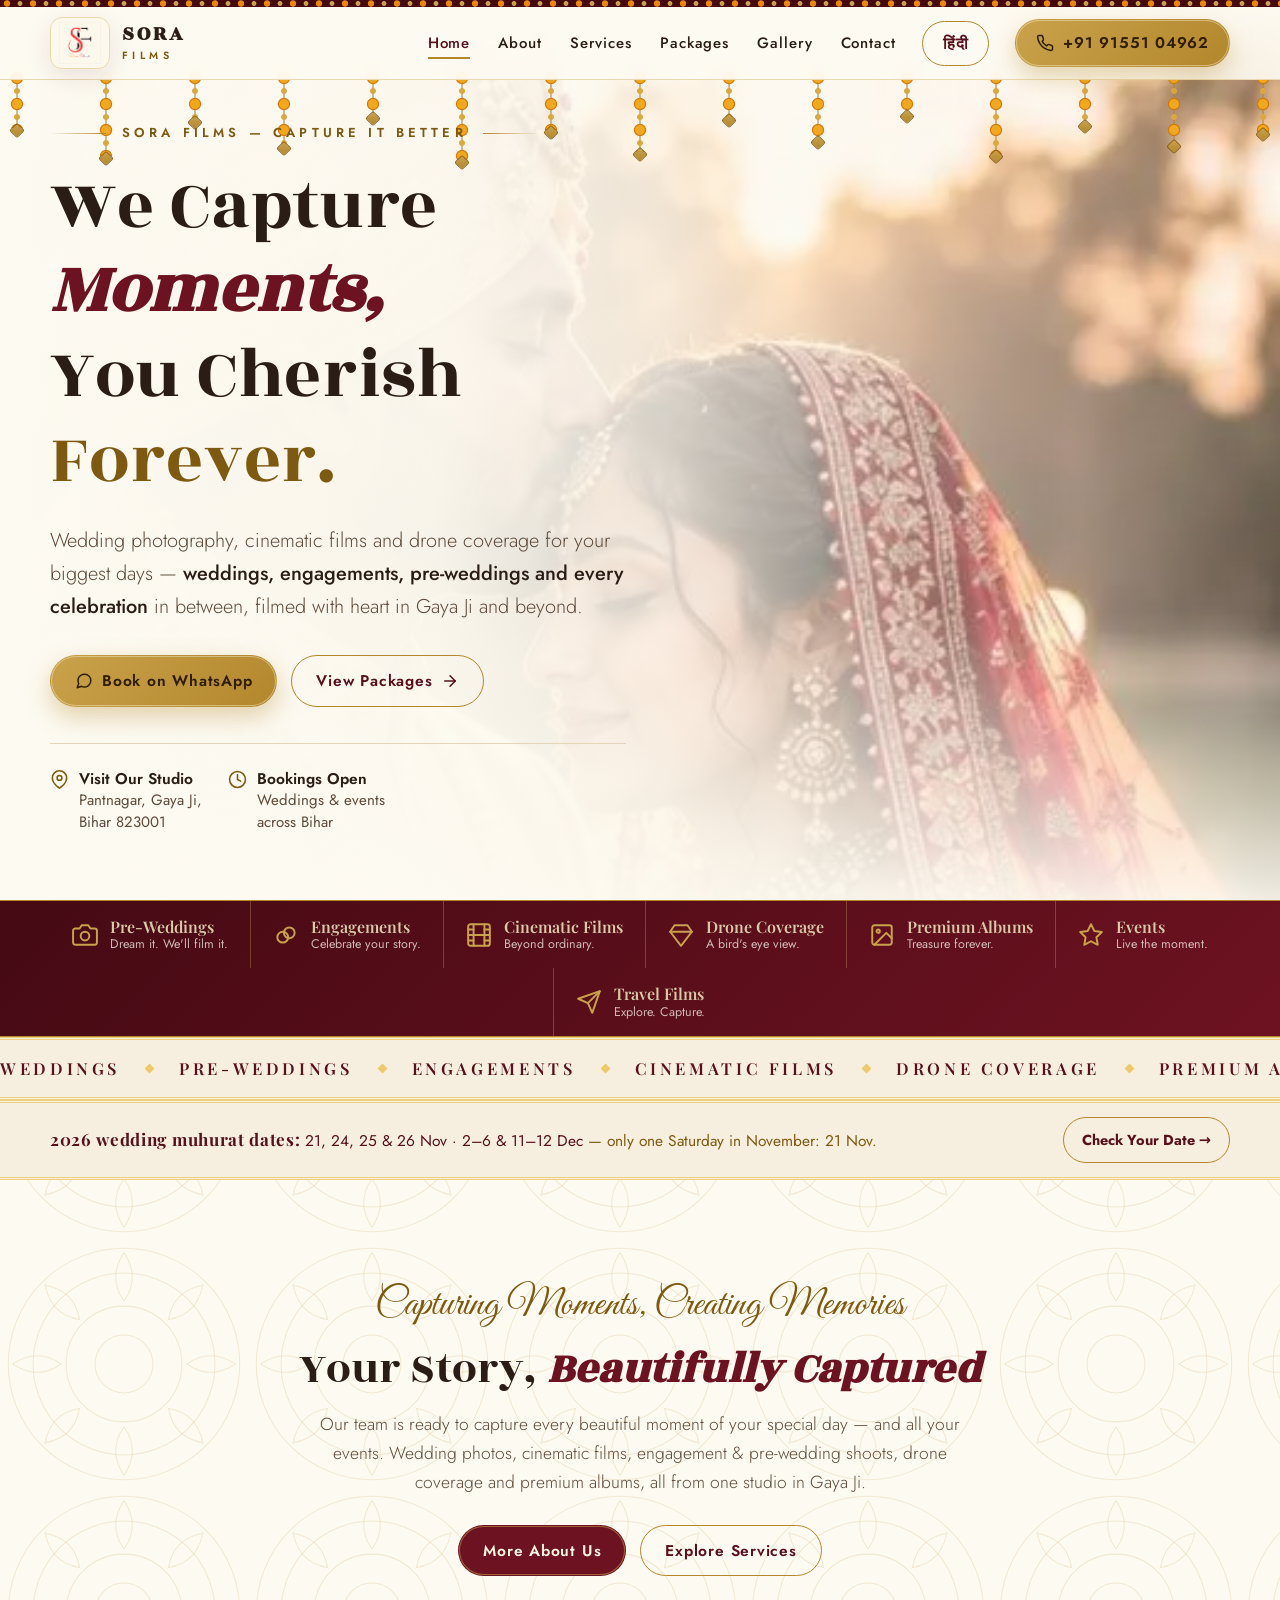
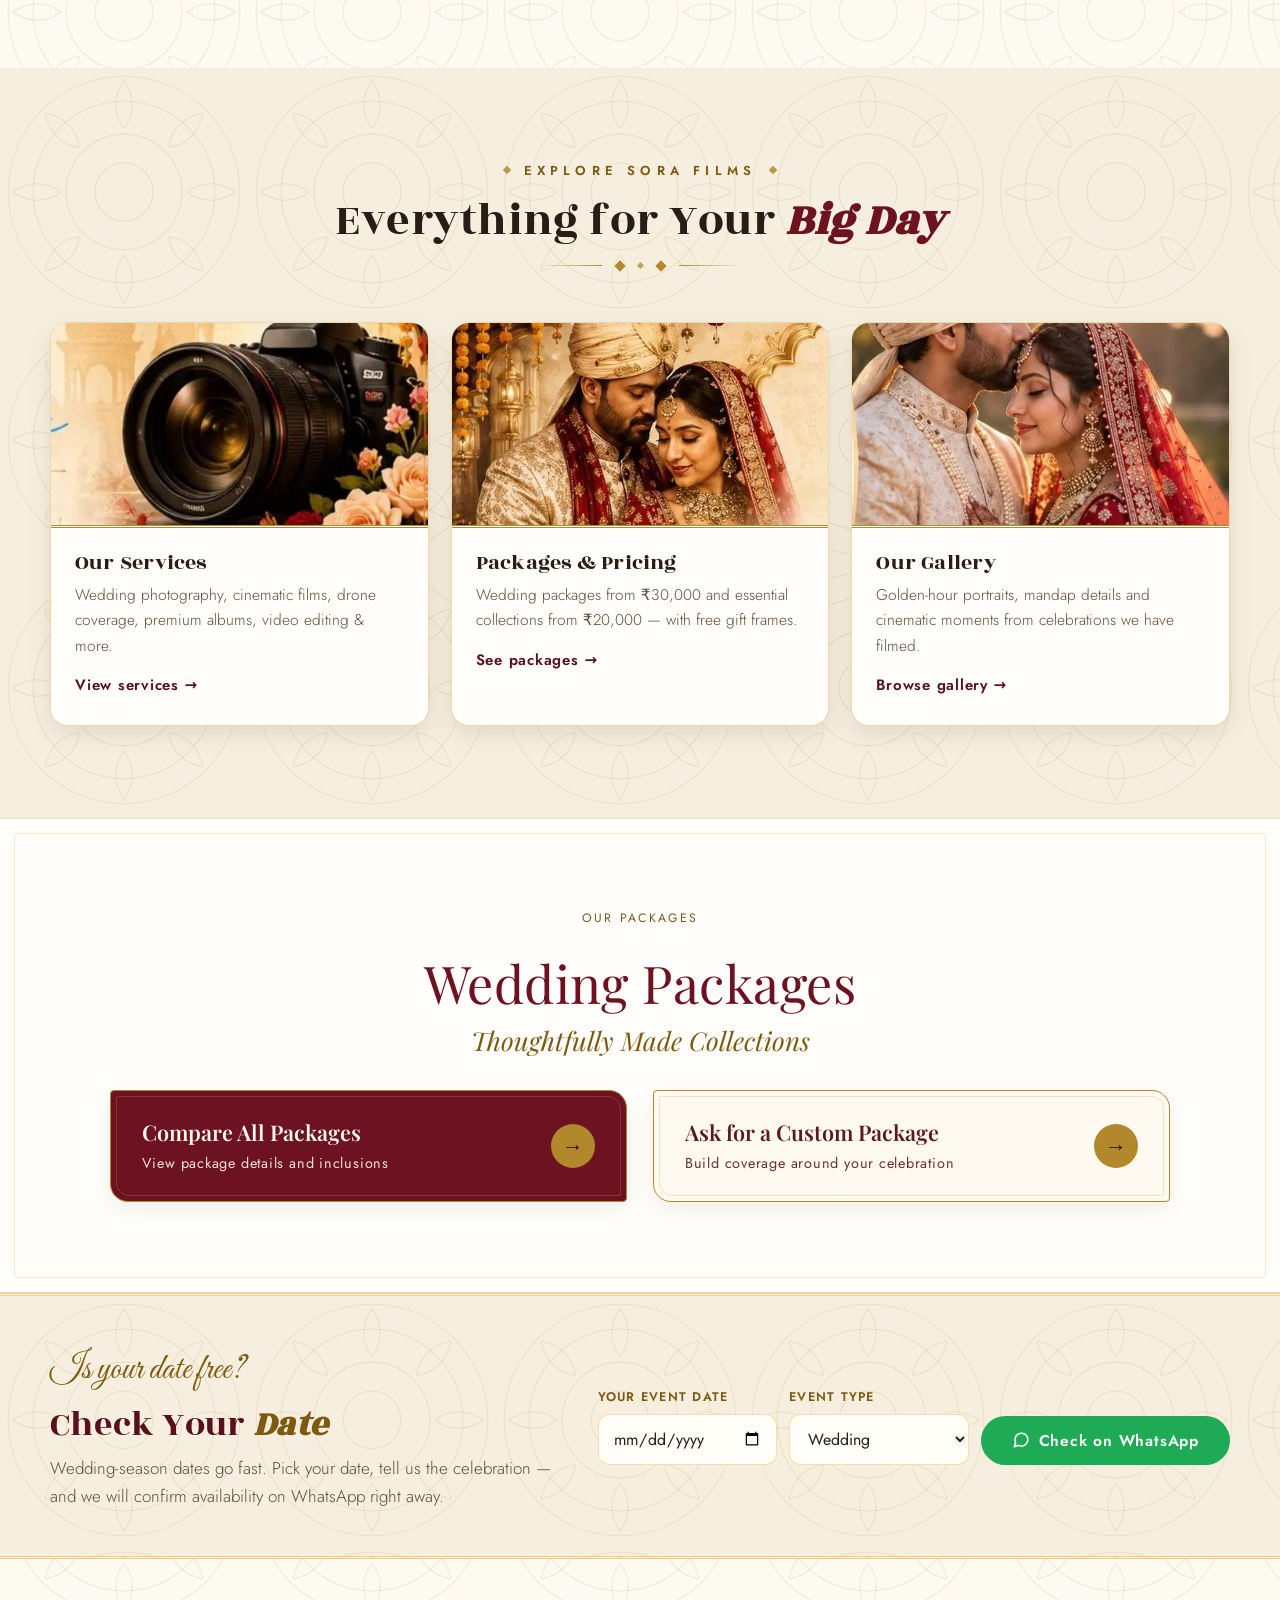
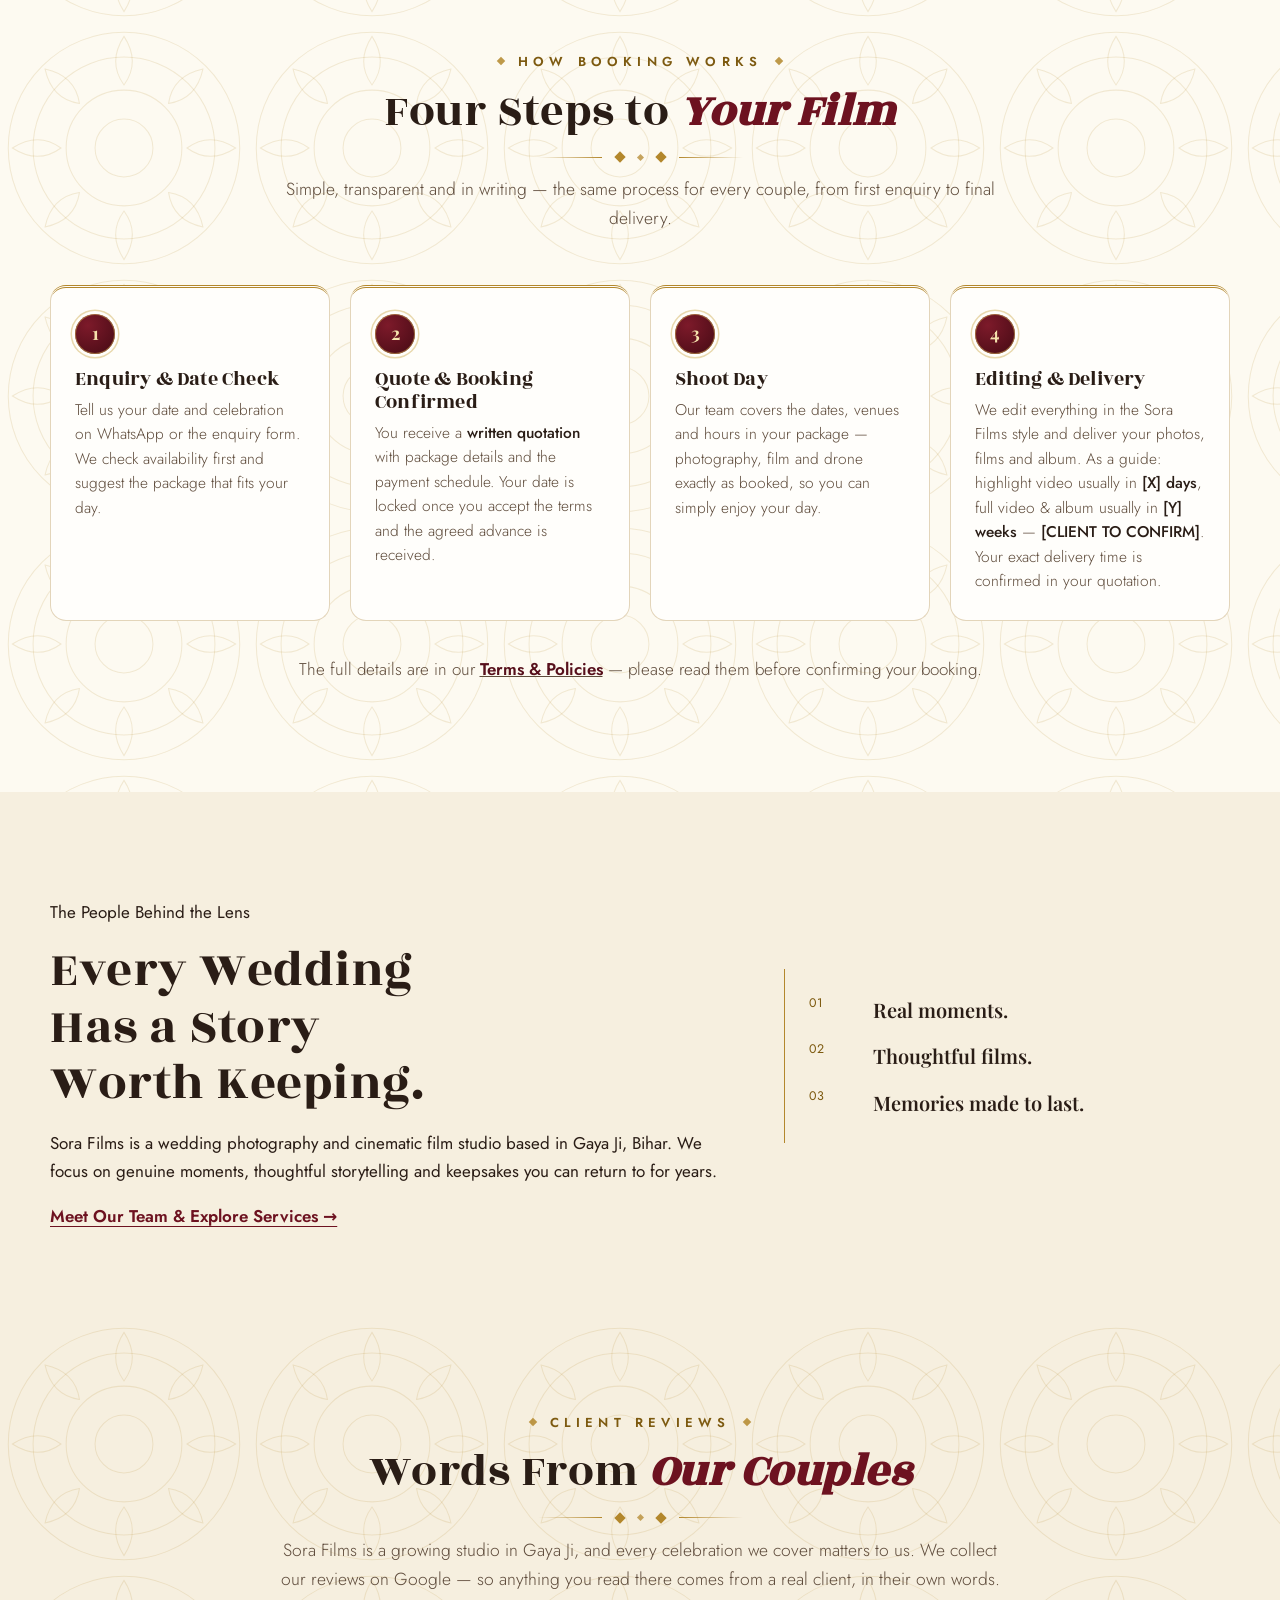
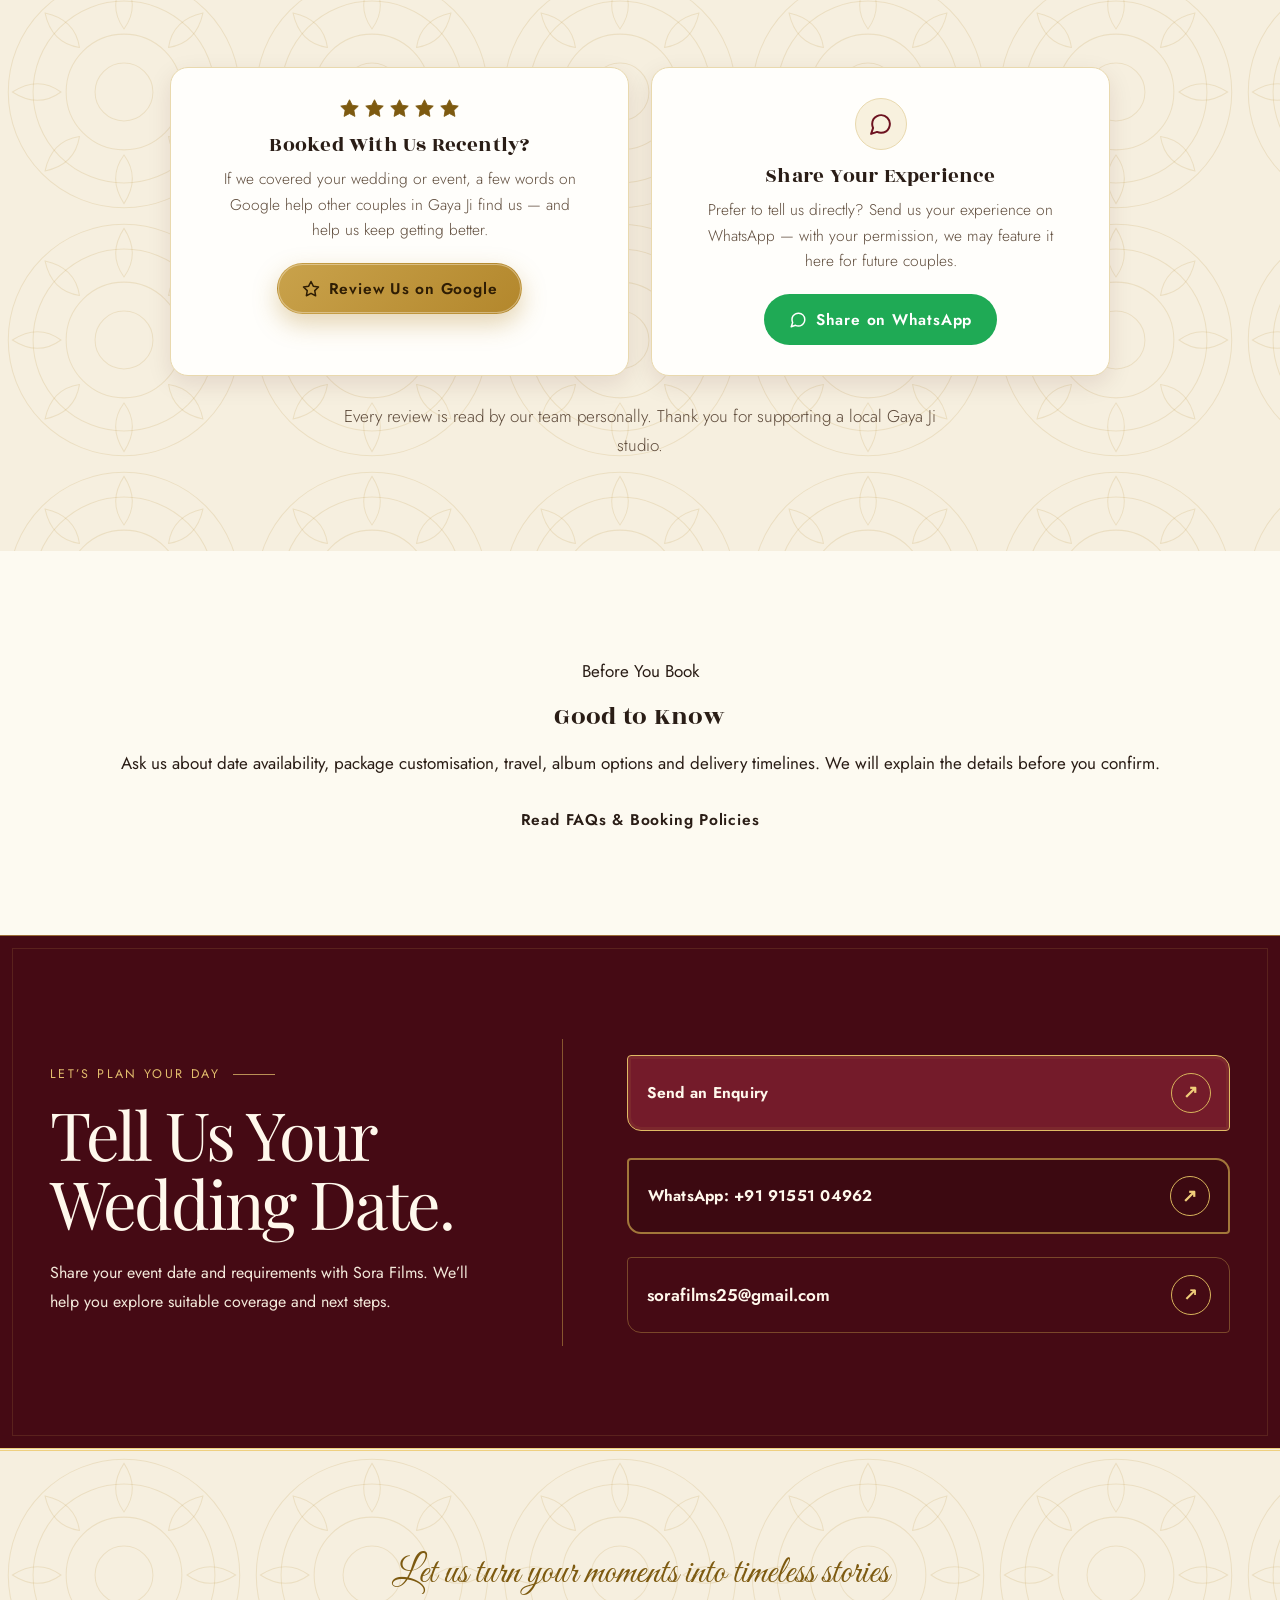
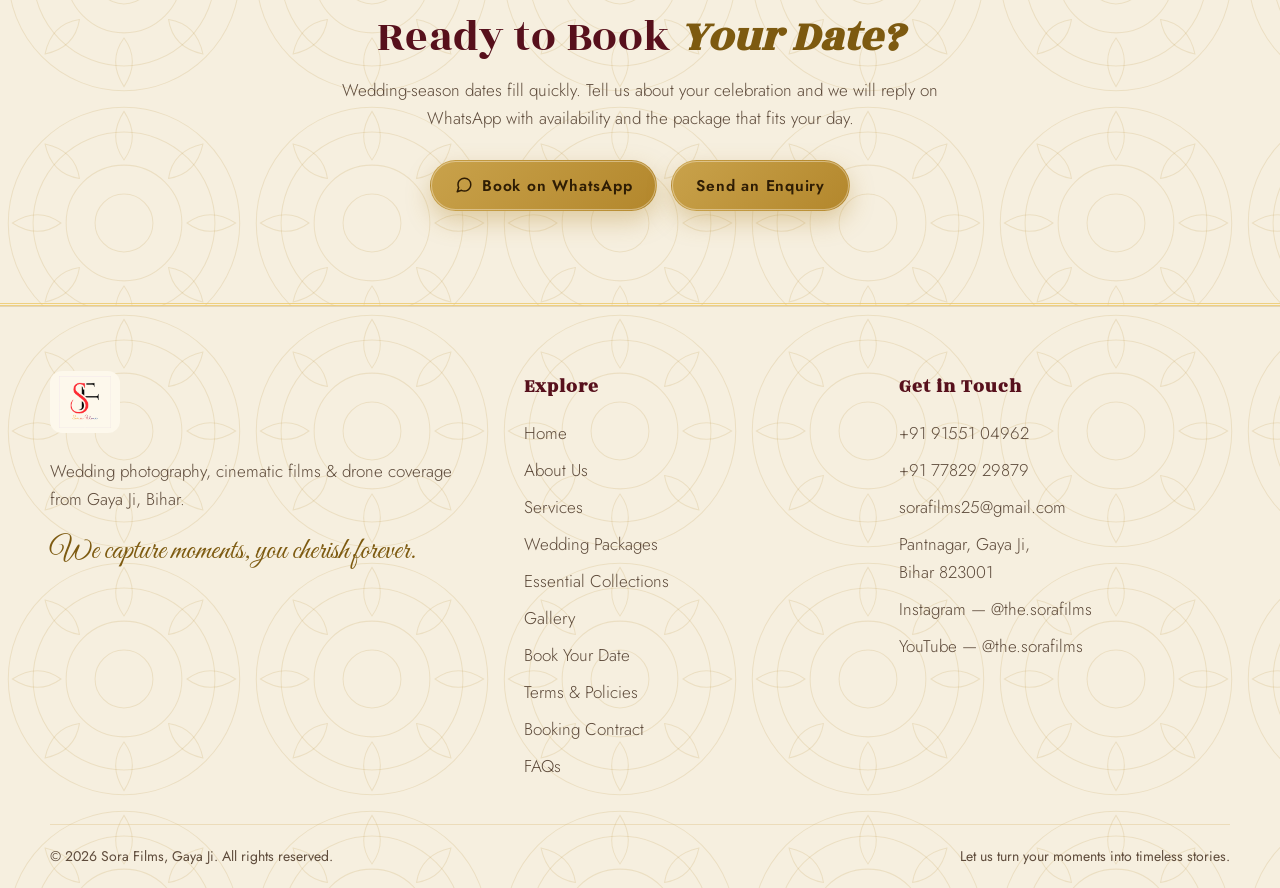
==== commit 42b267f0: "Hero: restore toran length, keep brand name above it" ====
--- a/index.html
+++ b/index.html
@@ -84,7 +84,7 @@
 <div class="page active" data-page="home">
     <!-- ================= HERO ================= -->
     <div class="hero" id="home">
-      <div class="toran" aria-hidden="true"><span style="--h:28px"></span><span style="--h:44px"></span><span style="--h:24px"></span><span style="--h:38px"></span><span style="--h:22px"></span><span style="--h:44px"></span><span style="--h:30px"></span><span style="--h:40px"></span><span style="--h:24px"></span><span style="--h:36px"></span><span style="--h:22px"></span><span style="--h:42px"></span><span style="--h:26px"></span><span style="--h:38px"></span><span style="--h:30px"></span></div>
+      <div class="toran" aria-hidden="true"><span style="--h:56px"></span><span style="--h:84px"></span><span style="--h:48px"></span><span style="--h:74px"></span><span style="--h:44px"></span><span style="--h:88px"></span><span style="--h:58px"></span><span style="--h:80px"></span><span style="--h:46px"></span><span style="--h:68px"></span><span style="--h:42px"></span><span style="--h:82px"></span><span style="--h:52px"></span><span style="--h:72px"></span><span style="--h:60px"></span></div>
       <div class="hero-photo rv" style="--d:.2s">
           <div class="frame"><picture><source type="image/webp" srcset="assets/img/hero-couple-golden-hour-480.webp 480w, assets/img/hero-couple-golden-hour.webp 518w" sizes="(max-width: 760px) 100vw, 520px"><img src="./assets/img/hero-couple-golden-hour.jpg" srcset="assets/img/hero-couple-golden-hour-480.jpg 480w, assets/img/hero-couple-golden-hour.jpg 518w" sizes="(max-width: 760px) 100vw, 520px" width="518" height="640" fetchpriority="high" decoding="async" alt="Bride and groom in traditional wedding attire at golden hour, captured by Sora Films"></picture></div>
           <div class="hero-badge">
--- a/assets/css/style.css
+++ b/assets/css/style.css
@@ -173,9 +173,9 @@
       @keyframes floaty{0%,100%{transform:translateY(0)}50%{transform:translateY(-9px)}}
 
       /* ---------- hanging marigold toran ---------- */
-      .toran{position:absolute;top:94px;left:0;right:0;z-index:1;display:flex;justify-content:space-between;padding:0 10px;pointer-events:none}
+      .toran{position:absolute;top:72px;left:0;right:0;z-index:1;display:flex;justify-content:space-between;padding:0 10px;pointer-events:none}
       .toran span{
-        position:relative;width:14px;height:var(--h,84px);flex:none;transform-origin:top center;
+        position:relative;width:14px;height:var(--h,44px);flex:none;transform-origin:top center;
         animation:sway 6.5s ease-in-out infinite alternate;
         background-image:
           radial-gradient(circle at 50% 6px,#f2a81d 4.4px,#cf7507 5.6px,transparent 6.6px),
@@ -779,7 +779,7 @@
       .hero-badge{display:none}
       .hero::after{content:"";position:absolute;inset:0;z-index:1;background:linear-gradient(90deg,var(--bg) 0%,rgba(253,250,241,.97) 34%,rgba(253,250,241,.82) 52%,rgba(253,250,241,.42) 72%,rgba(253,250,241,.15) 100%),linear-gradient(0deg,rgba(253,250,241,.92),rgba(253,250,241,0) 32%)}
       .toran{z-index:2}
-      .hero-eyebrow{display:flex;align-items:center;gap:16px;color:var(--gold-text);font-size:13px;font-weight:600;letter-spacing:.32em;text-transform:uppercase;margin-bottom:20px}
+      .hero-eyebrow{position:relative;z-index:3;display:flex;align-items:center;gap:16px;color:var(--gold-text);font-size:13px;font-weight:600;letter-spacing:.32em;text-transform:uppercase;margin-bottom:20px}
       .hero-eyebrow i{display:block;height:1px;width:56px;background:linear-gradient(90deg,transparent,var(--gold))}
       .hero-eyebrow i:last-child{background:linear-gradient(90deg,var(--gold),transparent)}
       .svc-strip{background:linear-gradient(135deg,#450a14,#6d1220);border-block:1px solid var(--gold);display:flex;justify-content:center;align-items:stretch;flex-wrap:wrap}
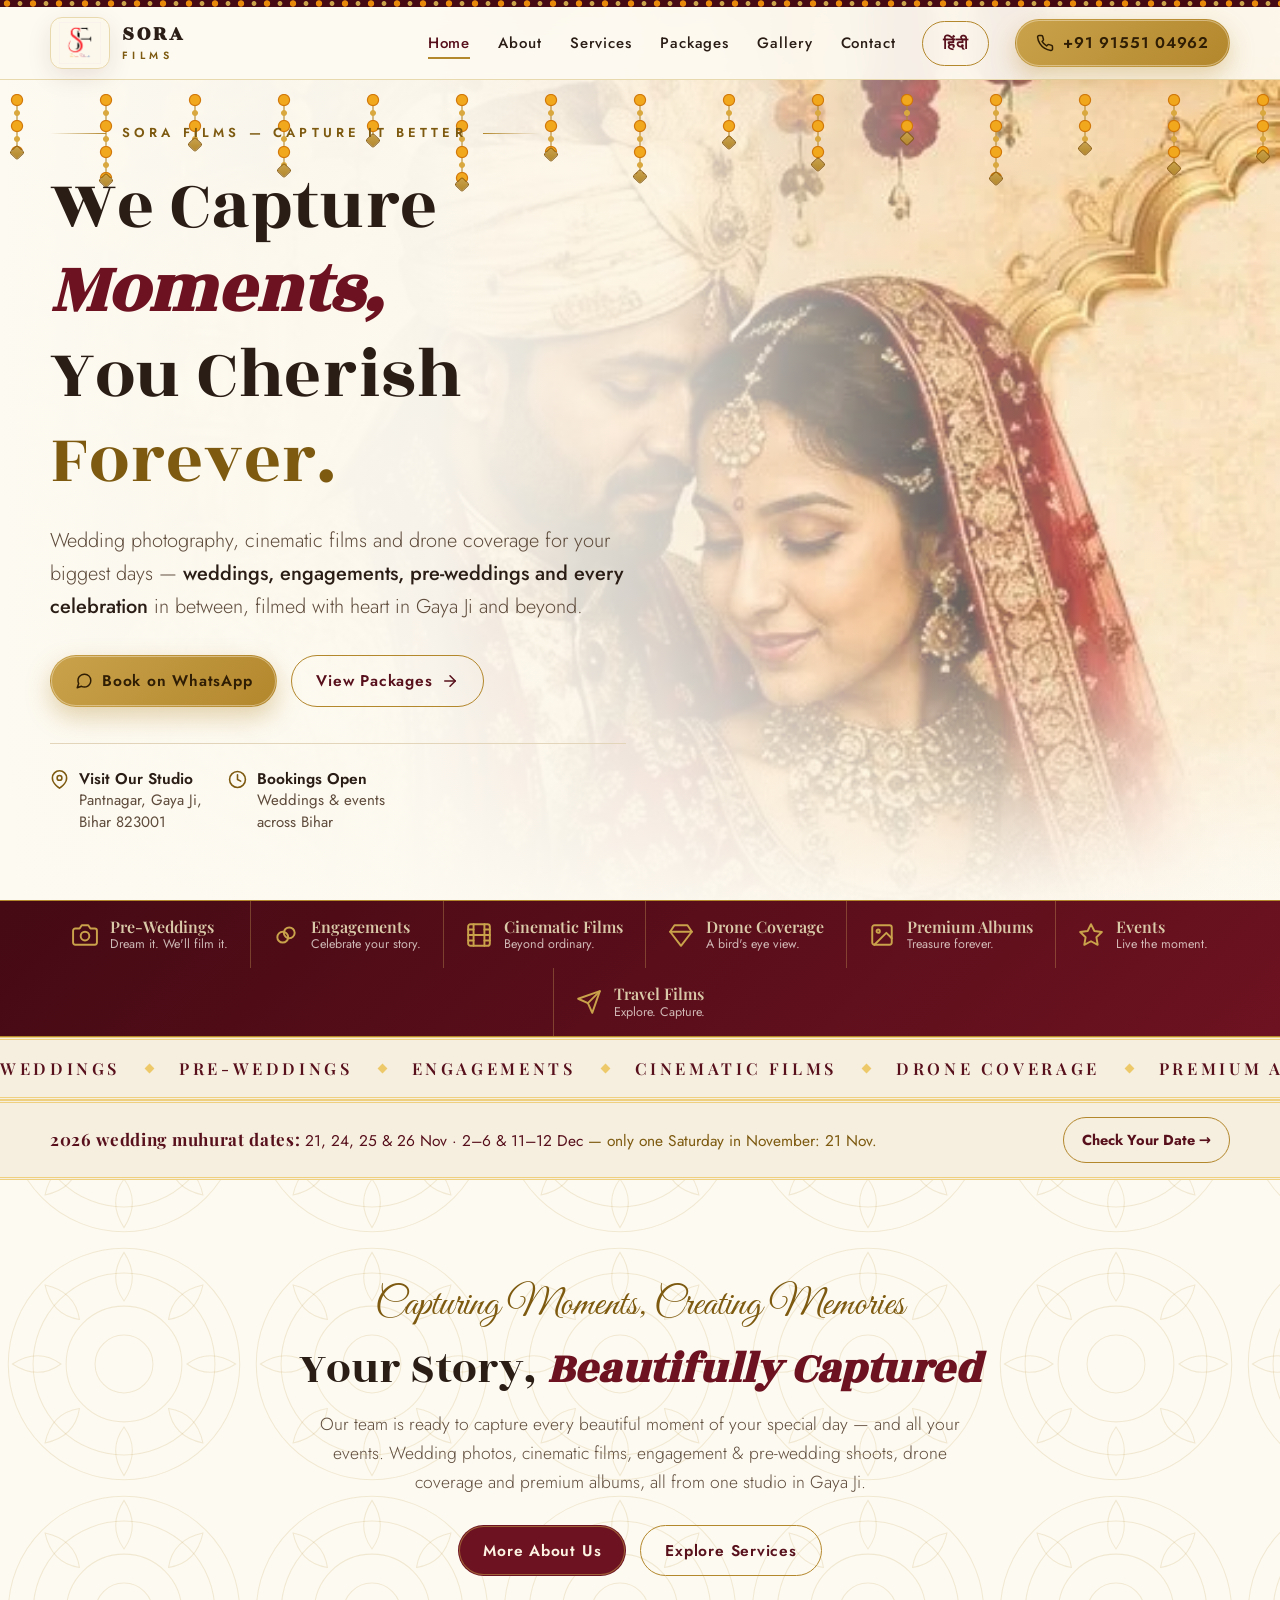
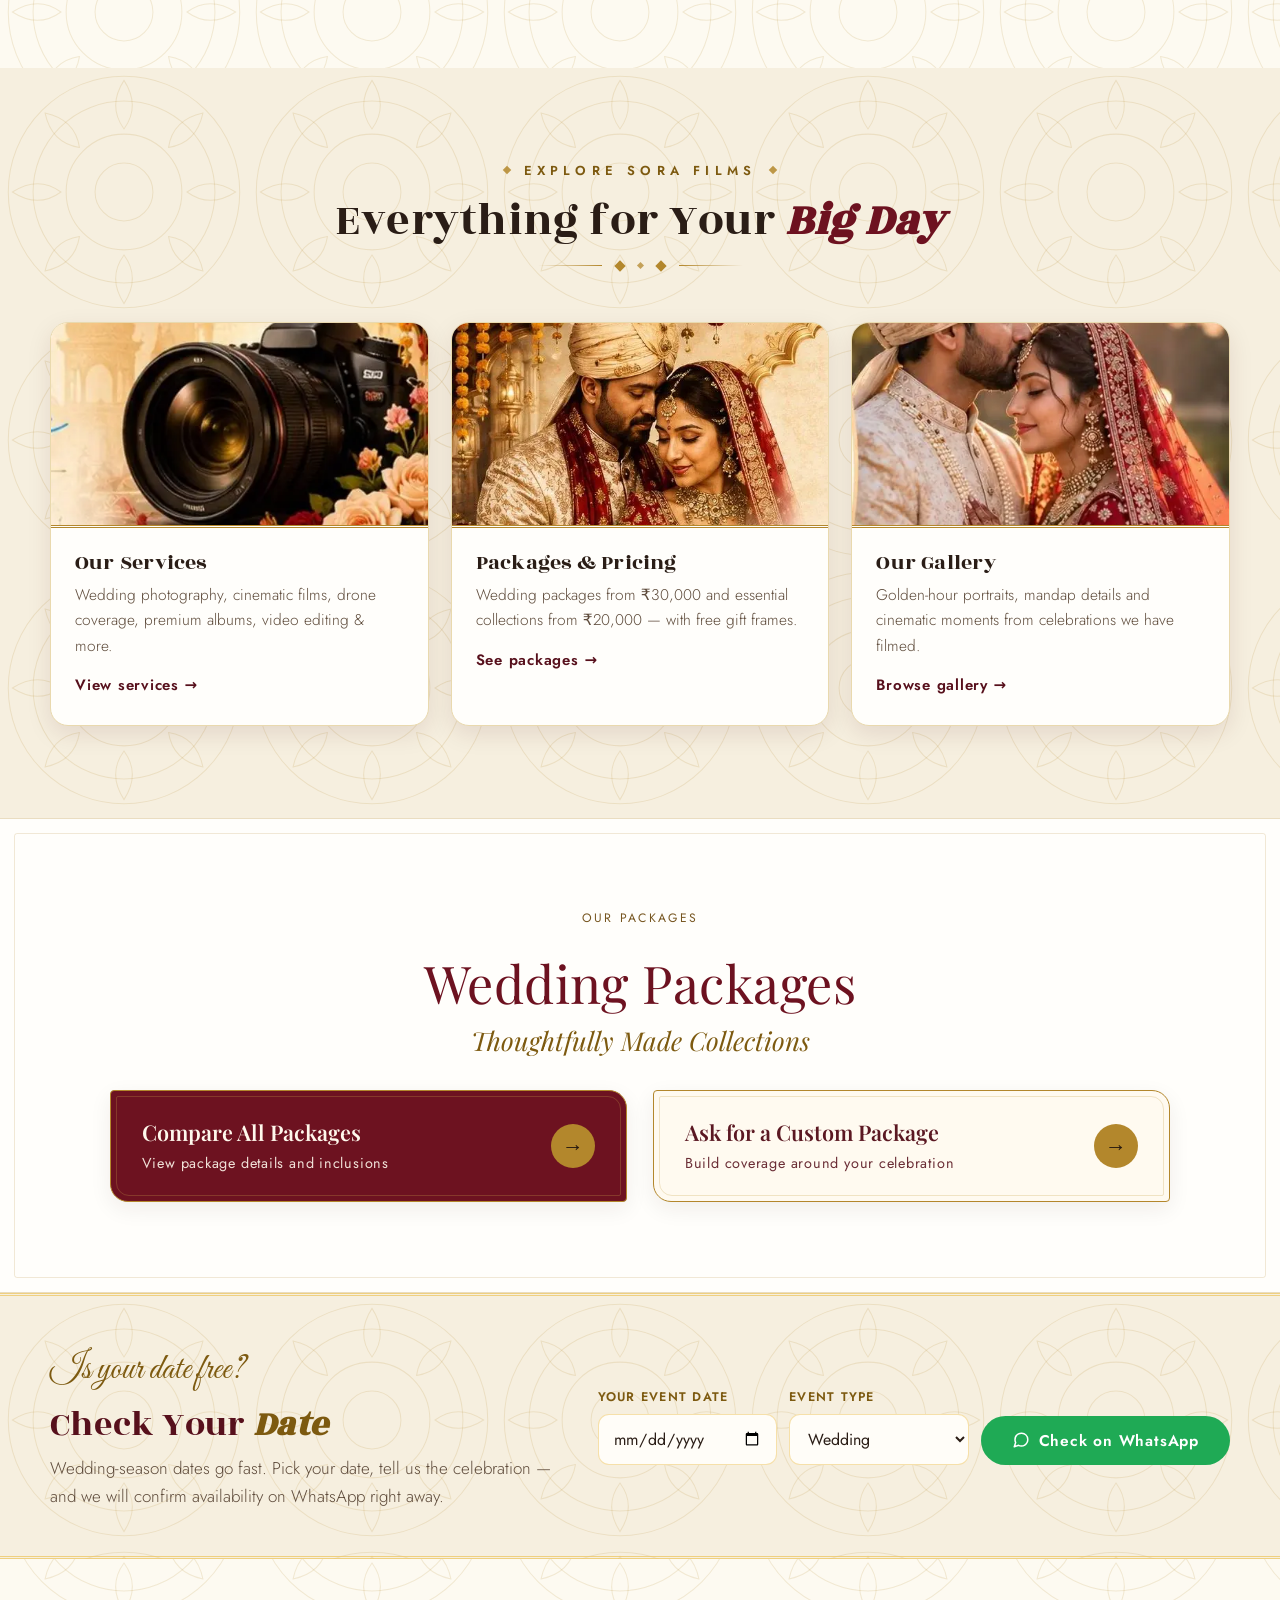
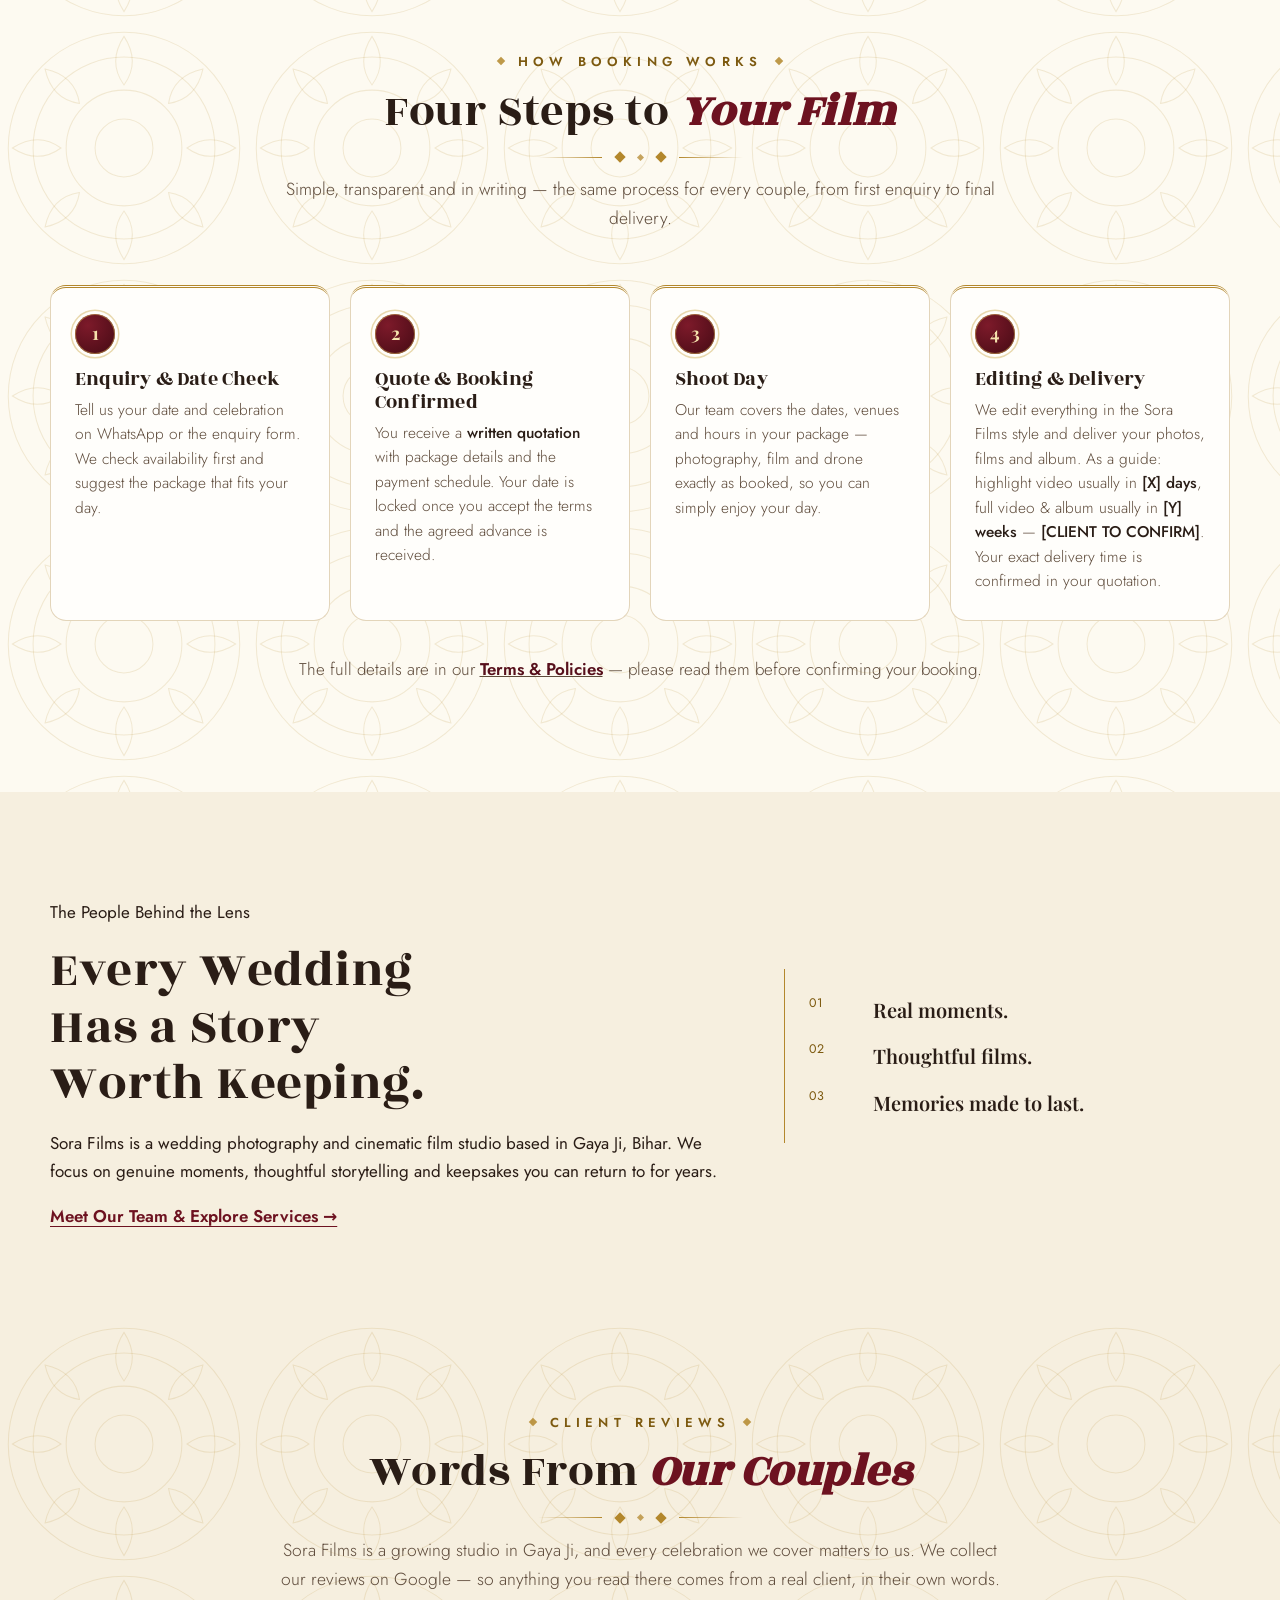
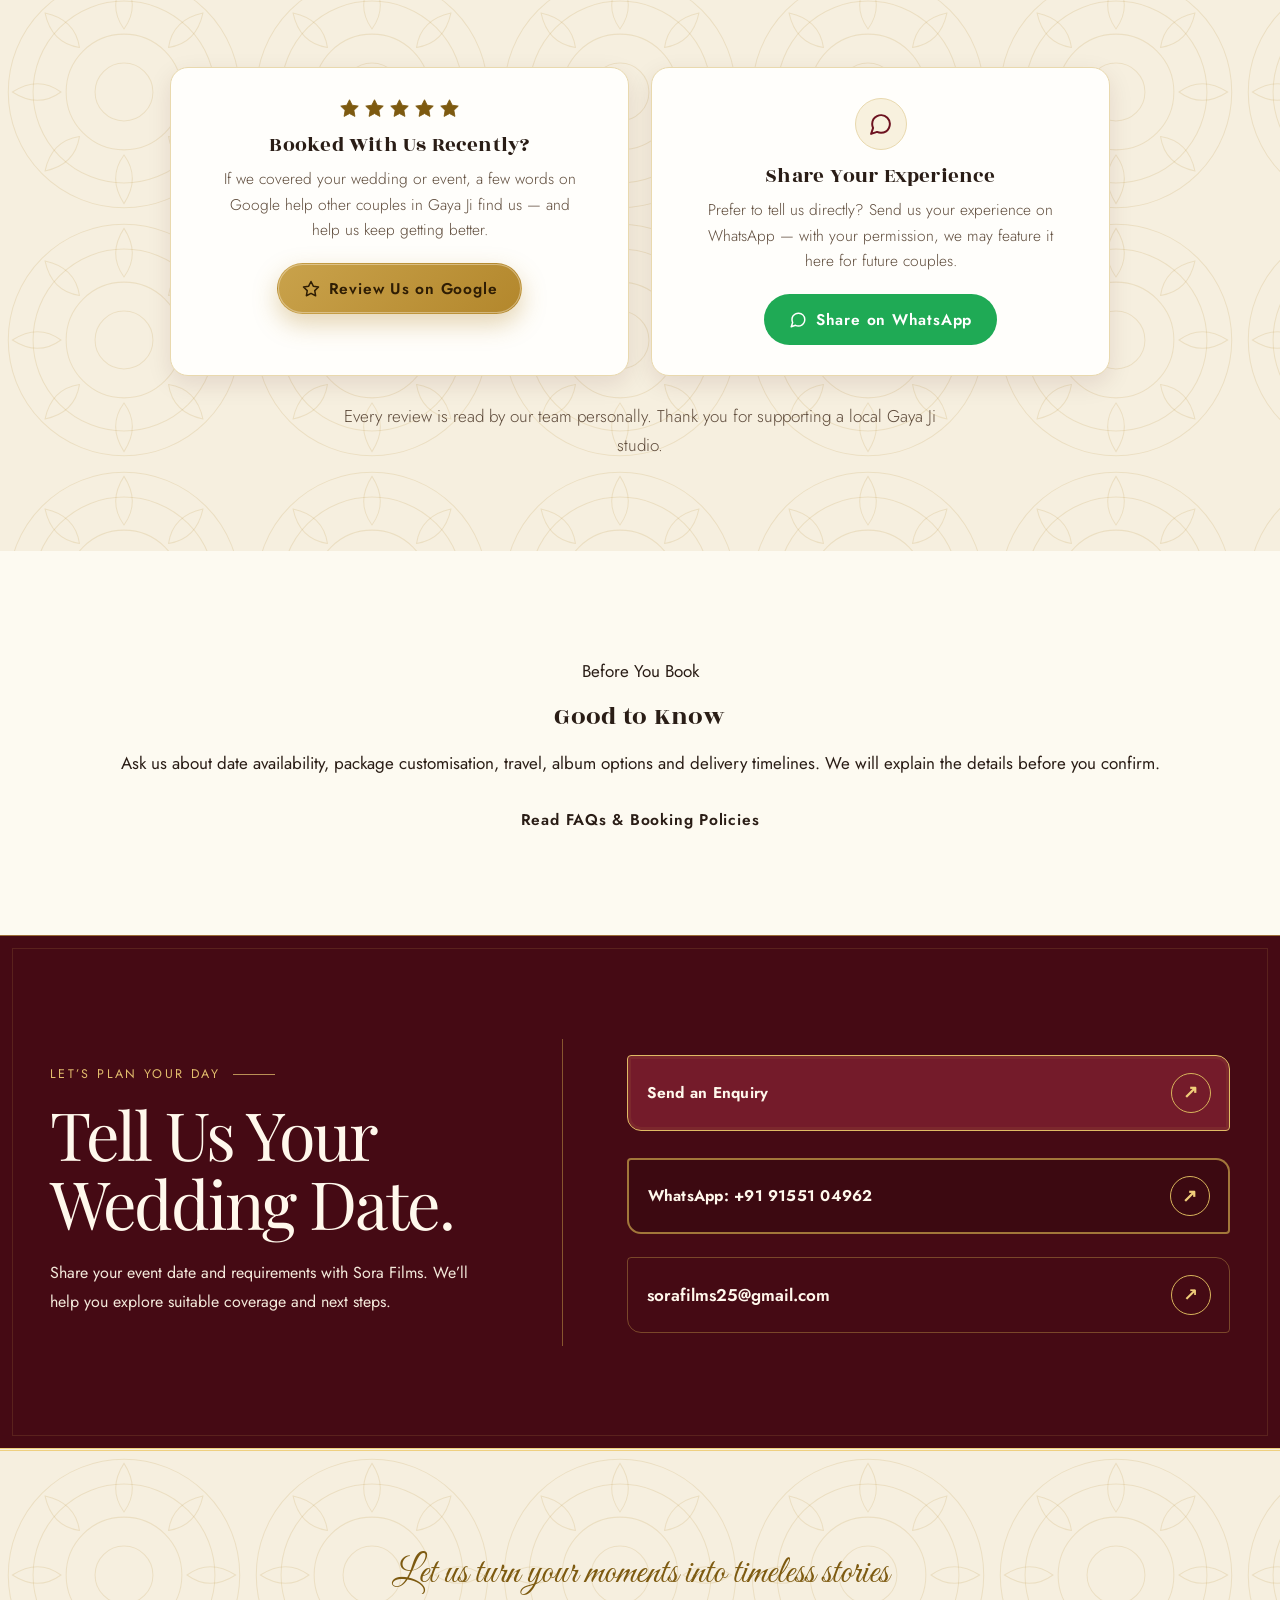
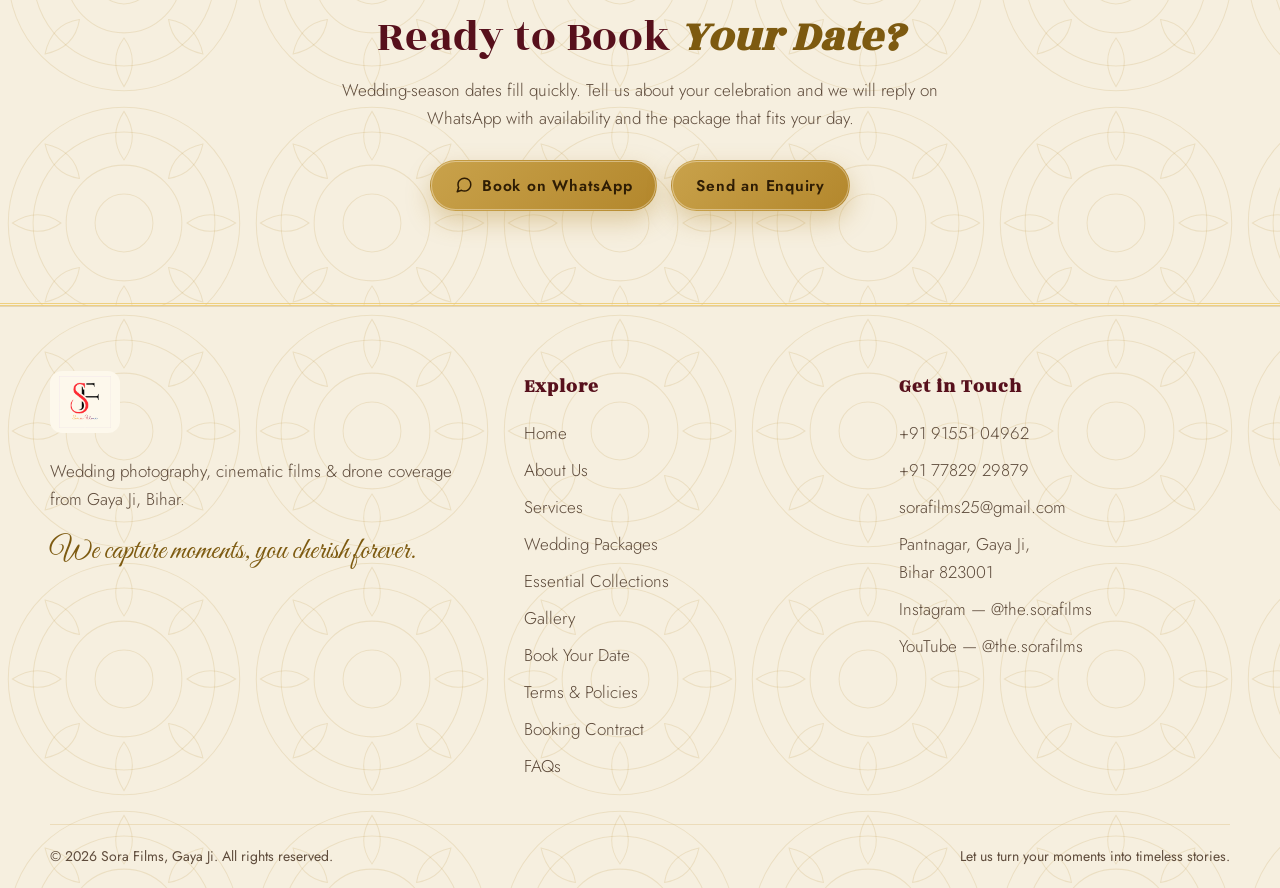
==== commit 4951fab0: "Hero: new marigold couple photo, lighter overlay so it shows" ====
--- a/index.html
+++ b/index.html
@@ -86,7 +86,7 @@
     <div class="hero" id="home">
       <div class="toran" aria-hidden="true"><span style="--h:56px"></span><span style="--h:84px"></span><span style="--h:48px"></span><span style="--h:74px"></span><span style="--h:44px"></span><span style="--h:88px"></span><span style="--h:58px"></span><span style="--h:80px"></span><span style="--h:46px"></span><span style="--h:68px"></span><span style="--h:42px"></span><span style="--h:82px"></span><span style="--h:52px"></span><span style="--h:72px"></span><span style="--h:60px"></span></div>
       <div class="hero-photo rv" style="--d:.2s">
-          <div class="frame"><picture><source type="image/webp" srcset="assets/img/hero-couple-golden-hour-480.webp 480w, assets/img/hero-couple-golden-hour.webp 518w" sizes="(max-width: 760px) 100vw, 520px"><img src="./assets/img/hero-couple-golden-hour.jpg" srcset="assets/img/hero-couple-golden-hour-480.jpg 480w, assets/img/hero-couple-golden-hour.jpg 518w" sizes="(max-width: 760px) 100vw, 520px" width="518" height="640" fetchpriority="high" decoding="async" alt="Bride and groom in traditional wedding attire at golden hour, captured by Sora Films"></picture></div>
+          <div class="frame"><picture><source type="image/webp" srcset="assets/img/couple-marigold-garlands-480.webp 480w, assets/img/couple-marigold-garlands.webp 546w" sizes="(max-width: 760px) 100vw, 546px"><img src="./assets/img/couple-marigold-garlands.jpg" srcset="assets/img/couple-marigold-garlands-480.jpg 480w, assets/img/couple-marigold-garlands.jpg 546w" sizes="(max-width: 760px) 100vw, 546px" width="546" height="428" fetchpriority="high" decoding="async" alt="Bride and groom in royal traditional attire under marigold garlands, captured by Sora Films"></picture></div>
           <div class="hero-badge">
             <svg viewBox="0 0 24 24" fill="none" stroke="currentColor" stroke-width="1.8" stroke-linecap="round" stroke-linejoin="round"><path d="M23 19a2 2 0 0 1-2 2H3a2 2 0 0 1-2-2V8a2 2 0 0 1 2-2h4l2-3h6l2 3h4a2 2 0 0 1 2 2z"/><circle cx="12" cy="13" r="4"/></svg>
             <span><b>Weddings · Events · Drone</b><span>Photography &amp; Cinematic Films</span></span>
--- a/assets/css/style.css
+++ b/assets/css/style.css
@@ -173,9 +173,9 @@
       @keyframes floaty{0%,100%{transform:translateY(0)}50%{transform:translateY(-9px)}}
 
       /* ---------- hanging marigold toran ---------- */
-      .toran{position:absolute;top:72px;left:0;right:0;z-index:1;display:flex;justify-content:space-between;padding:0 10px;pointer-events:none}
+      .toran{position:absolute;top:94px;left:0;right:0;z-index:1;display:flex;justify-content:space-between;padding:0 10px;pointer-events:none}
       .toran span{
-        position:relative;width:14px;height:var(--h,44px);flex:none;transform-origin:top center;
+        position:relative;width:14px;height:var(--h,84px);flex:none;transform-origin:top center;
         animation:sway 6.5s ease-in-out infinite alternate;
         background-image:
           radial-gradient(circle at 50% 6px,#f2a81d 4.4px,#cf7507 5.6px,transparent 6.6px),
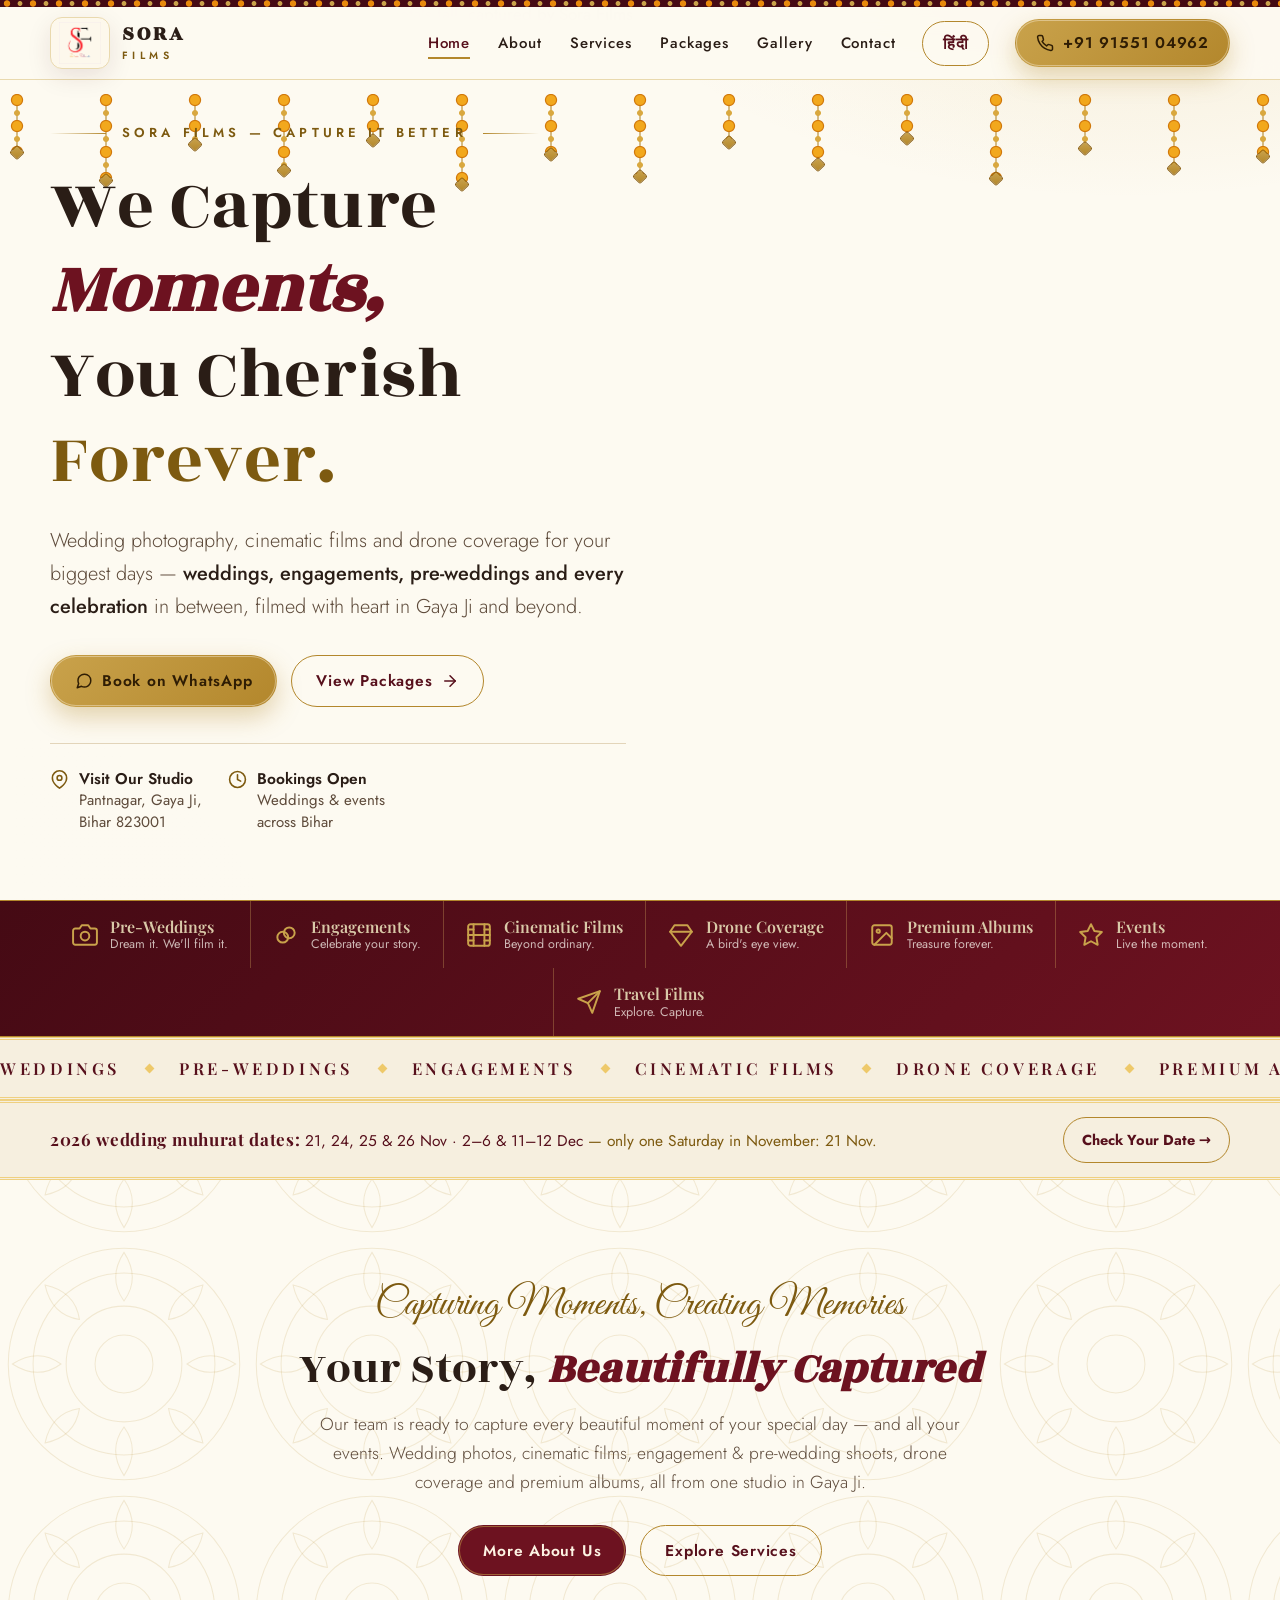
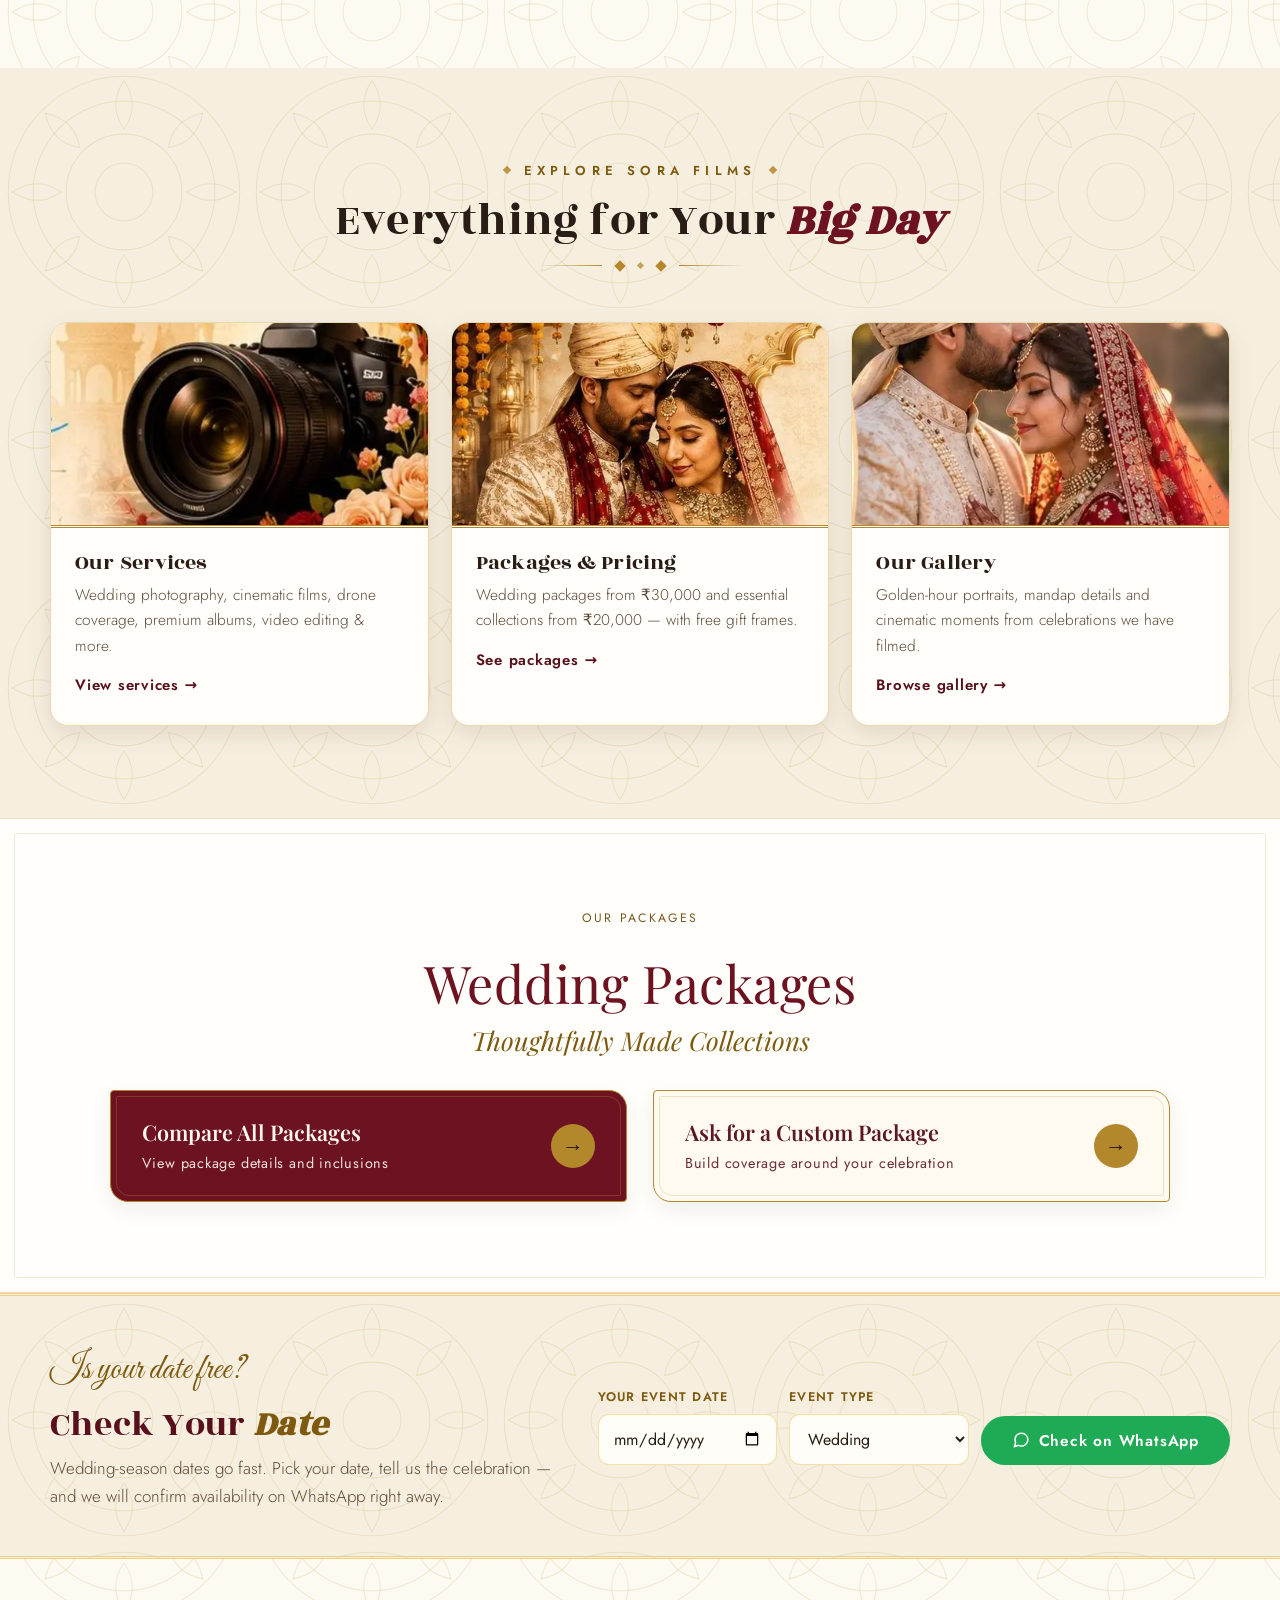
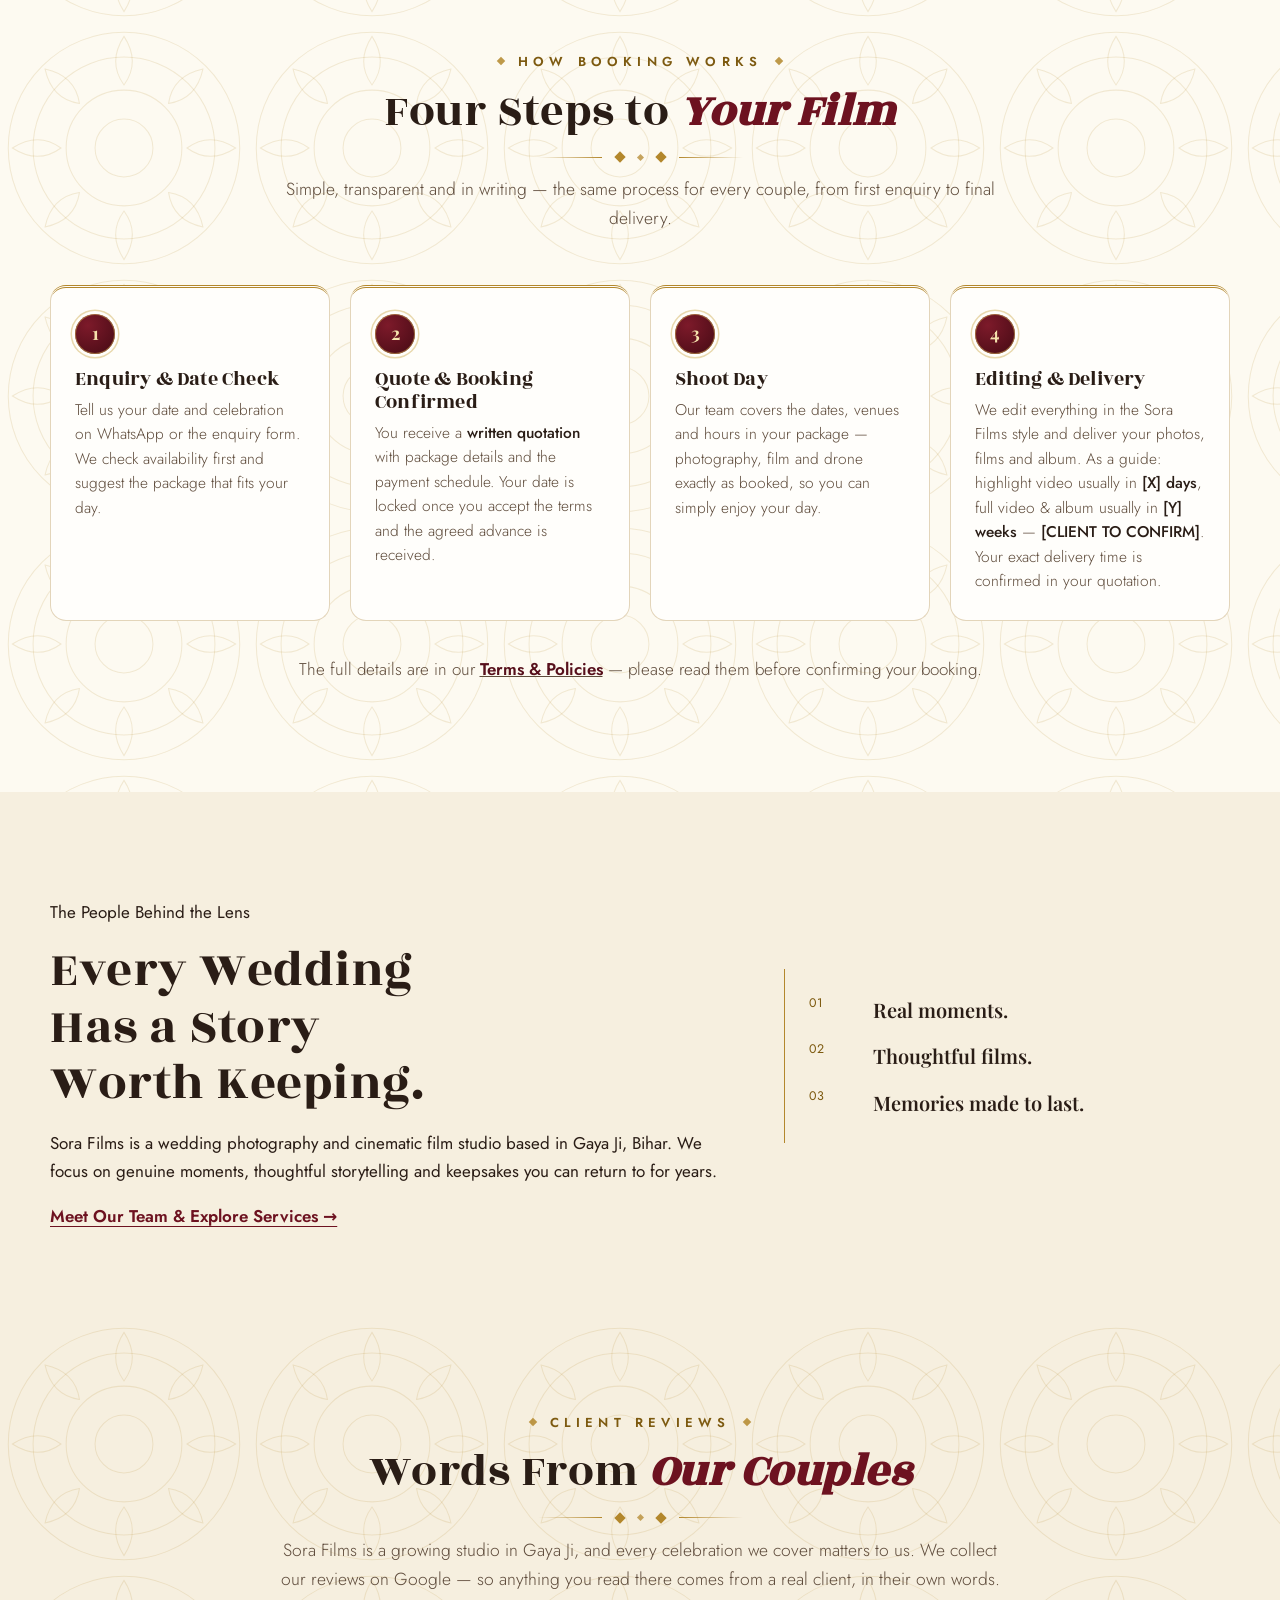
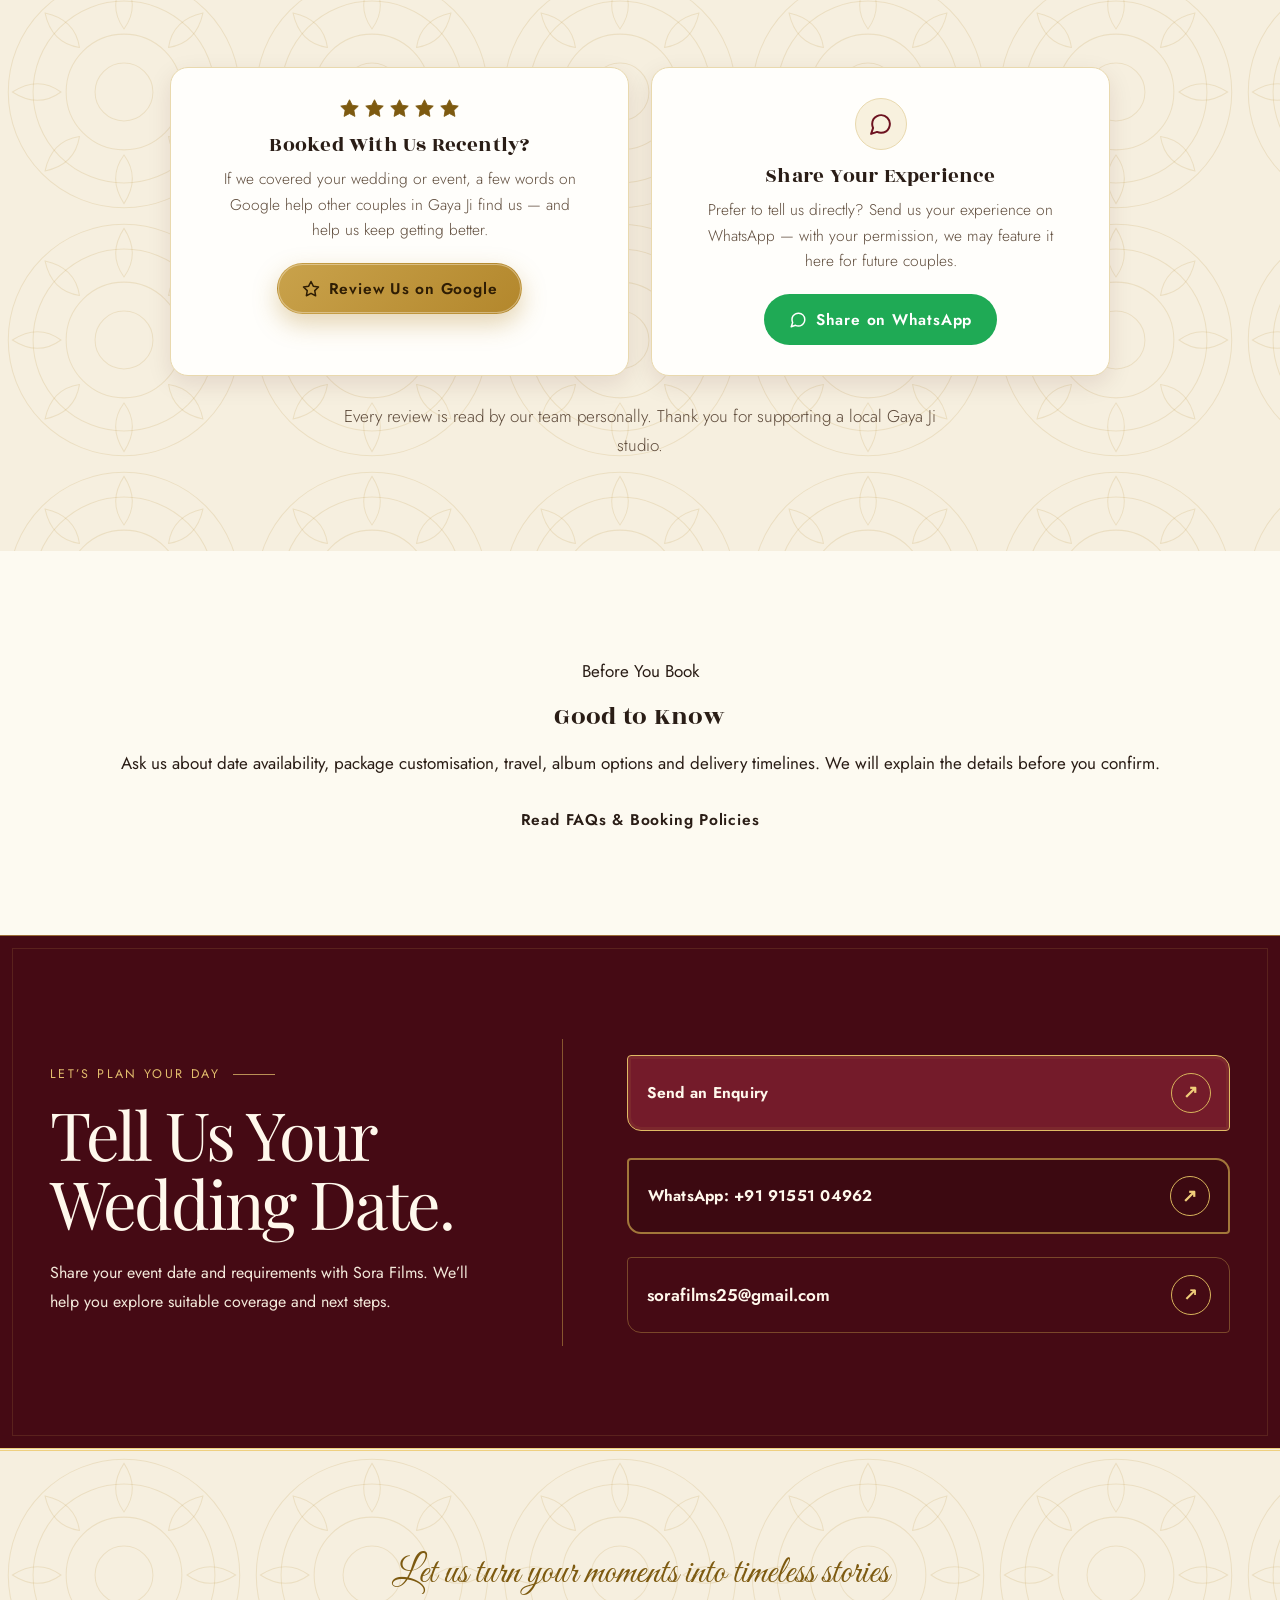
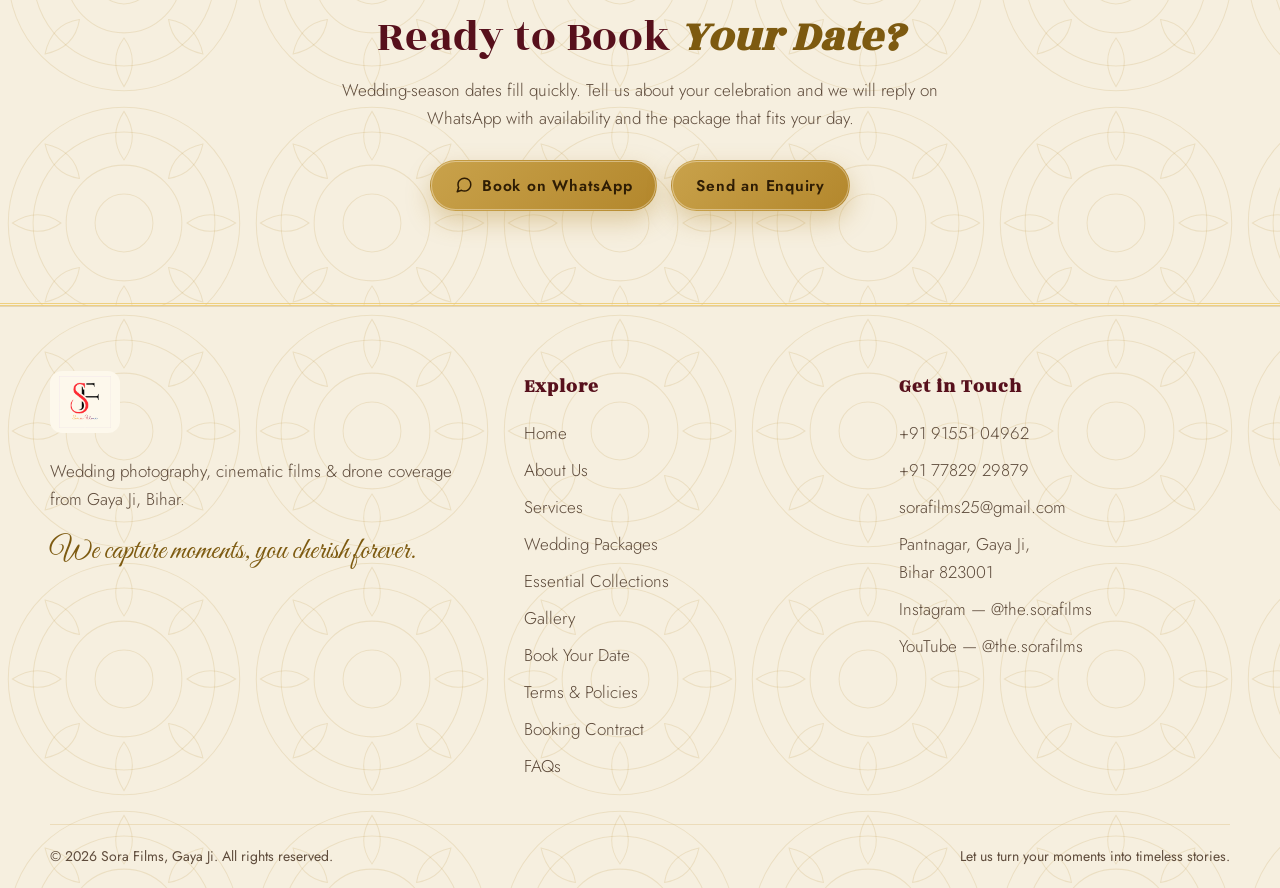
==== commit 84318a90: "Hero: use the rose-petals couple photo" ====
--- a/index.html
+++ b/index.html
@@ -86,7 +86,7 @@
     <div class="hero" id="home">
       <div class="toran" aria-hidden="true"><span style="--h:56px"></span><span style="--h:84px"></span><span style="--h:48px"></span><span style="--h:74px"></span><span style="--h:44px"></span><span style="--h:88px"></span><span style="--h:58px"></span><span style="--h:80px"></span><span style="--h:46px"></span><span style="--h:68px"></span><span style="--h:42px"></span><span style="--h:82px"></span><span style="--h:52px"></span><span style="--h:72px"></span><span style="--h:60px"></span></div>
       <div class="hero-photo rv" style="--d:.2s">
-          <div class="frame"><picture><source type="image/webp" srcset="assets/img/couple-marigold-garlands-480.webp 480w, assets/img/couple-marigold-garlands.webp 546w" sizes="(max-width: 760px) 100vw, 546px"><img src="./assets/img/couple-marigold-garlands.jpg" srcset="assets/img/couple-marigold-garlands-480.jpg 480w, assets/img/couple-marigold-garlands.jpg 546w" sizes="(max-width: 760px) 100vw, 546px" width="546" height="428" fetchpriority="high" decoding="async" alt="Bride and groom in royal traditional attire under marigold garlands, captured by Sora Films"></picture></div>
+          <div class="frame"><picture><source type="image/webp" srcset="assets/img/couple-rose-petals-480.webp 480w, assets/img/couple-rose-petals.webp 736w" sizes="(max-width: 760px) 100vw, 736px"><img src="./assets/img/couple-rose-petals.jpg" srcset="assets/img/couple-rose-petals-480.jpg 480w, assets/img/couple-rose-petals.jpg 736w" sizes="(max-width: 760px) 100vw, 736px" width="736" height="1307" fetchpriority="high" decoding="async" alt="Bride in red and groom in white embracing as rose petals fall, captured by Sora Films"></picture></div>
           <div class="hero-badge">
             <svg viewBox="0 0 24 24" fill="none" stroke="currentColor" stroke-width="1.8" stroke-linecap="round" stroke-linejoin="round"><path d="M23 19a2 2 0 0 1-2 2H3a2 2 0 0 1-2-2V8a2 2 0 0 1 2-2h4l2-3h6l2 3h4a2 2 0 0 1 2 2z"/><circle cx="12" cy="13" r="4"/></svg>
             <span><b>Weddings · Events · Drone</b><span>Photography &amp; Cinematic Films</span></span>
--- a/assets/css/style.css
+++ b/assets/css/style.css
@@ -777,7 +777,7 @@
       .hero-photo .frame img{aspect-ratio:auto;height:100%;object-position:50% 12%}
       .hero-photo::before,.hero-photo::after{display:none}
       .hero-badge{display:none}
-      .hero::after{content:"";position:absolute;inset:0;z-index:1;background:linear-gradient(90deg,var(--bg) 0%,rgba(253,250,241,.97) 34%,rgba(253,250,241,.82) 52%,rgba(253,250,241,.42) 72%,rgba(253,250,241,.15) 100%),linear-gradient(0deg,rgba(253,250,241,.92),rgba(253,250,241,0) 32%)}
+      .hero::after{content:"";position:absolute;inset:0;z-index:1;background:linear-gradient(90deg,var(--bg) 0%,rgba(253,250,241,.94) 26%,rgba(253,250,241,.68) 46%,rgba(253,250,241,.28) 66%,rgba(253,250,241,.05) 84%,rgba(253,250,241,0) 100%),linear-gradient(0deg,rgba(253,250,241,.78),rgba(253,250,241,0) 28%)}
       .toran{z-index:2}
       .hero-eyebrow{position:relative;z-index:3;display:flex;align-items:center;gap:16px;color:var(--gold-text);font-size:13px;font-weight:600;letter-spacing:.32em;text-transform:uppercase;margin-bottom:20px}
       .hero-eyebrow i{display:block;height:1px;width:56px;background:linear-gradient(90deg,transparent,var(--gold))}
@@ -793,7 +793,7 @@
       .home-packages h2{font-family:"Playfair Display",serif;color:var(--maroon-text);font-size:clamp(34px,4.4vw,52px);margin:0 0 6px}
       .home-packages .pkg-sub{font-family:"Playfair Display",serif;font-style:italic;color:var(--gold-text);font-size:clamp(19px,2.4vw,26px);margin:0 0 28px}
       @media (max-width:900px){
-        .hero::after{background:linear-gradient(90deg,rgba(253,250,241,.98) 0%,rgba(253,250,241,.92) 55%,rgba(253,250,241,.78) 100%),linear-gradient(0deg,rgba(253,250,241,.94),rgba(253,250,241,0) 35%)}
+        .hero::after{background:linear-gradient(90deg,rgba(253,250,241,.96) 0%,rgba(253,250,241,.85) 50%,rgba(253,250,241,.55) 100%),linear-gradient(0deg,rgba(253,250,241,.85),rgba(253,250,241,0) 30%)}
         .hero-eyebrow{letter-spacing:.22em;font-size:12px}
         .hero-eyebrow i{display:none}
         .svc-strip a{flex:1 1 42%;padding:12px 14px}
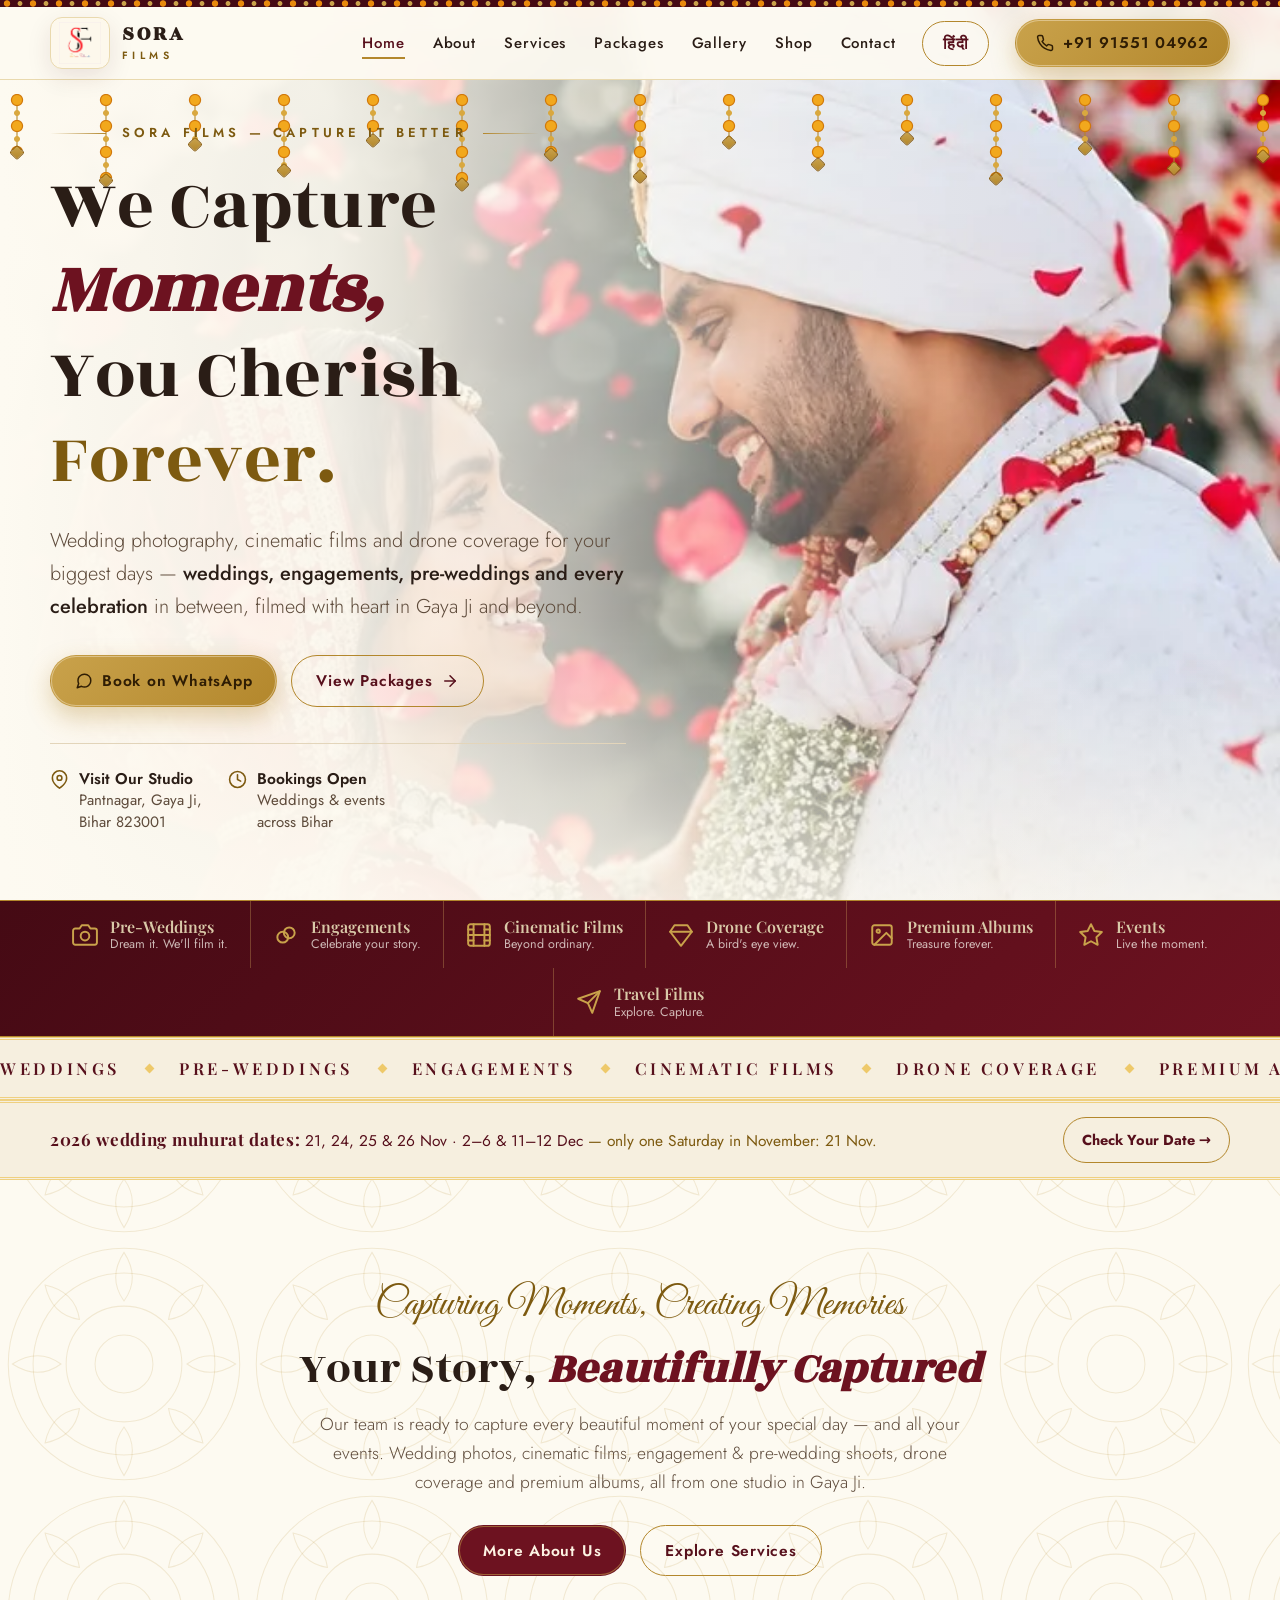
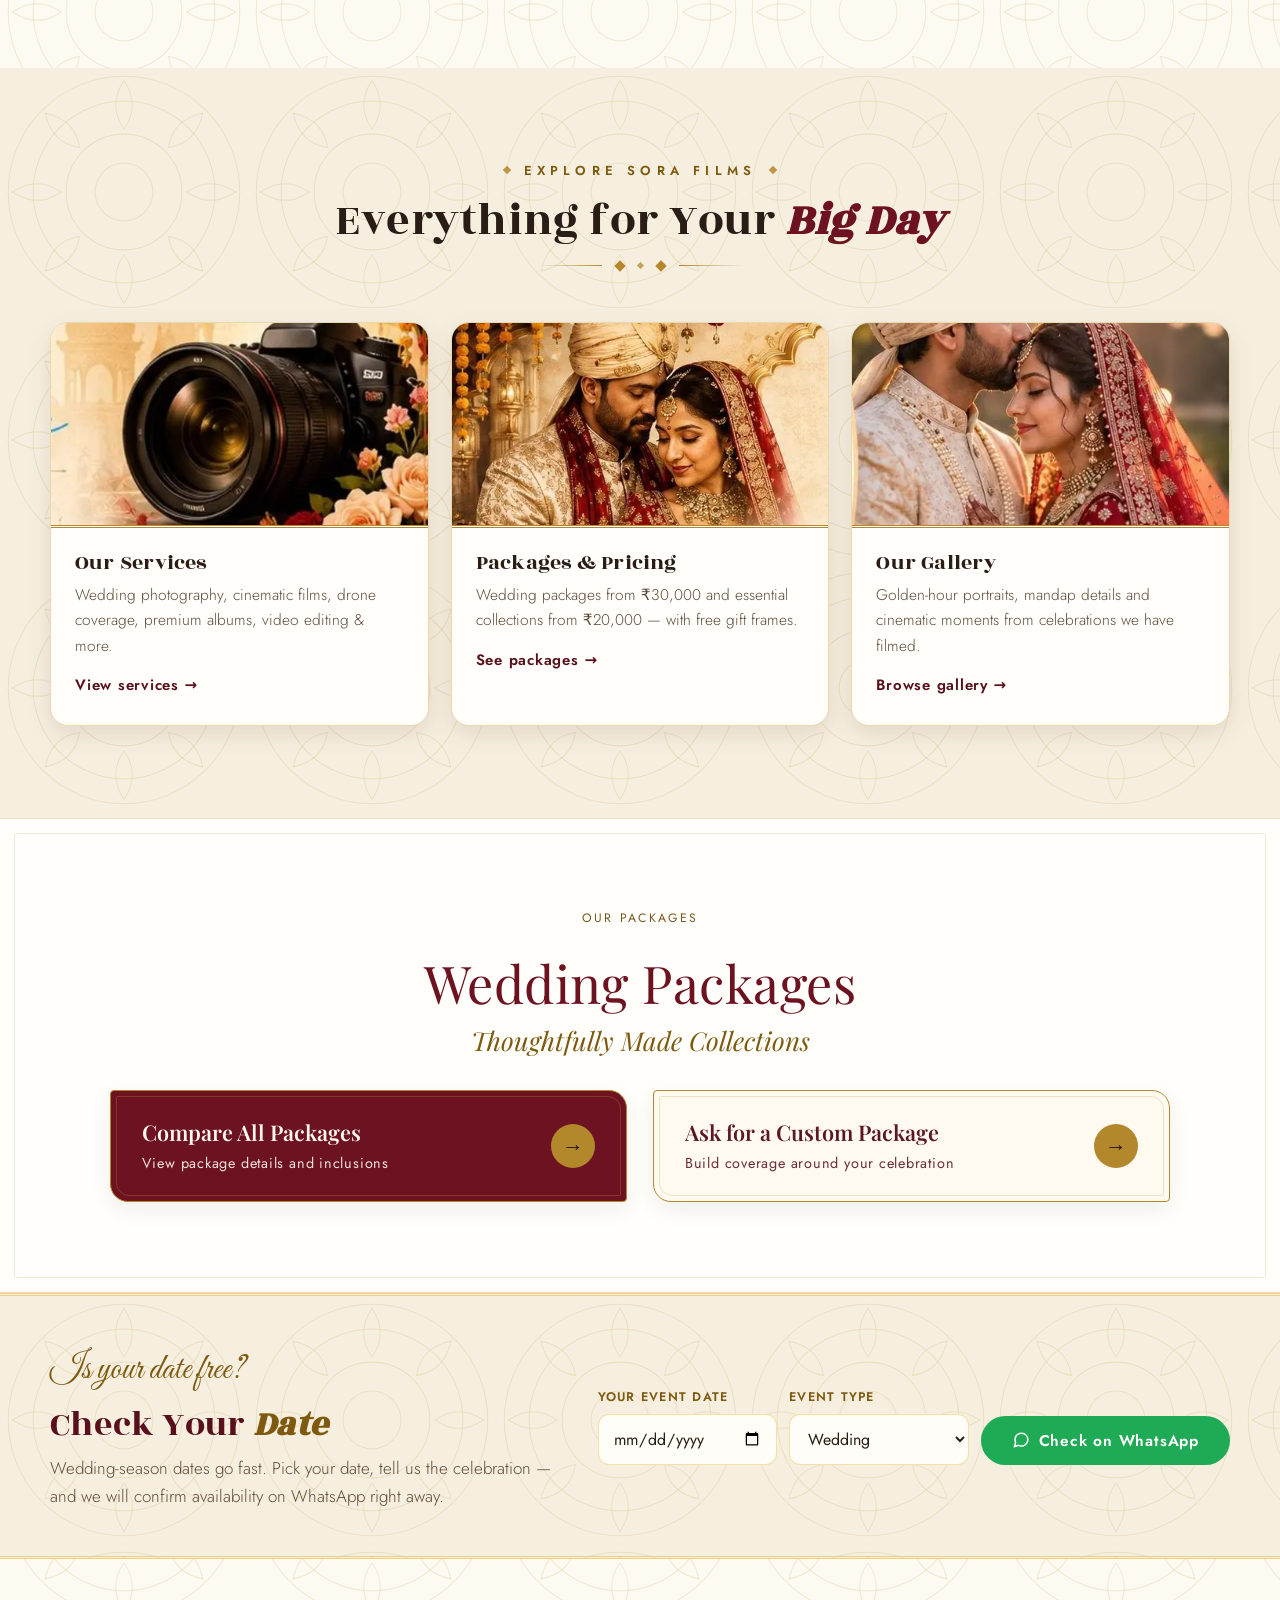
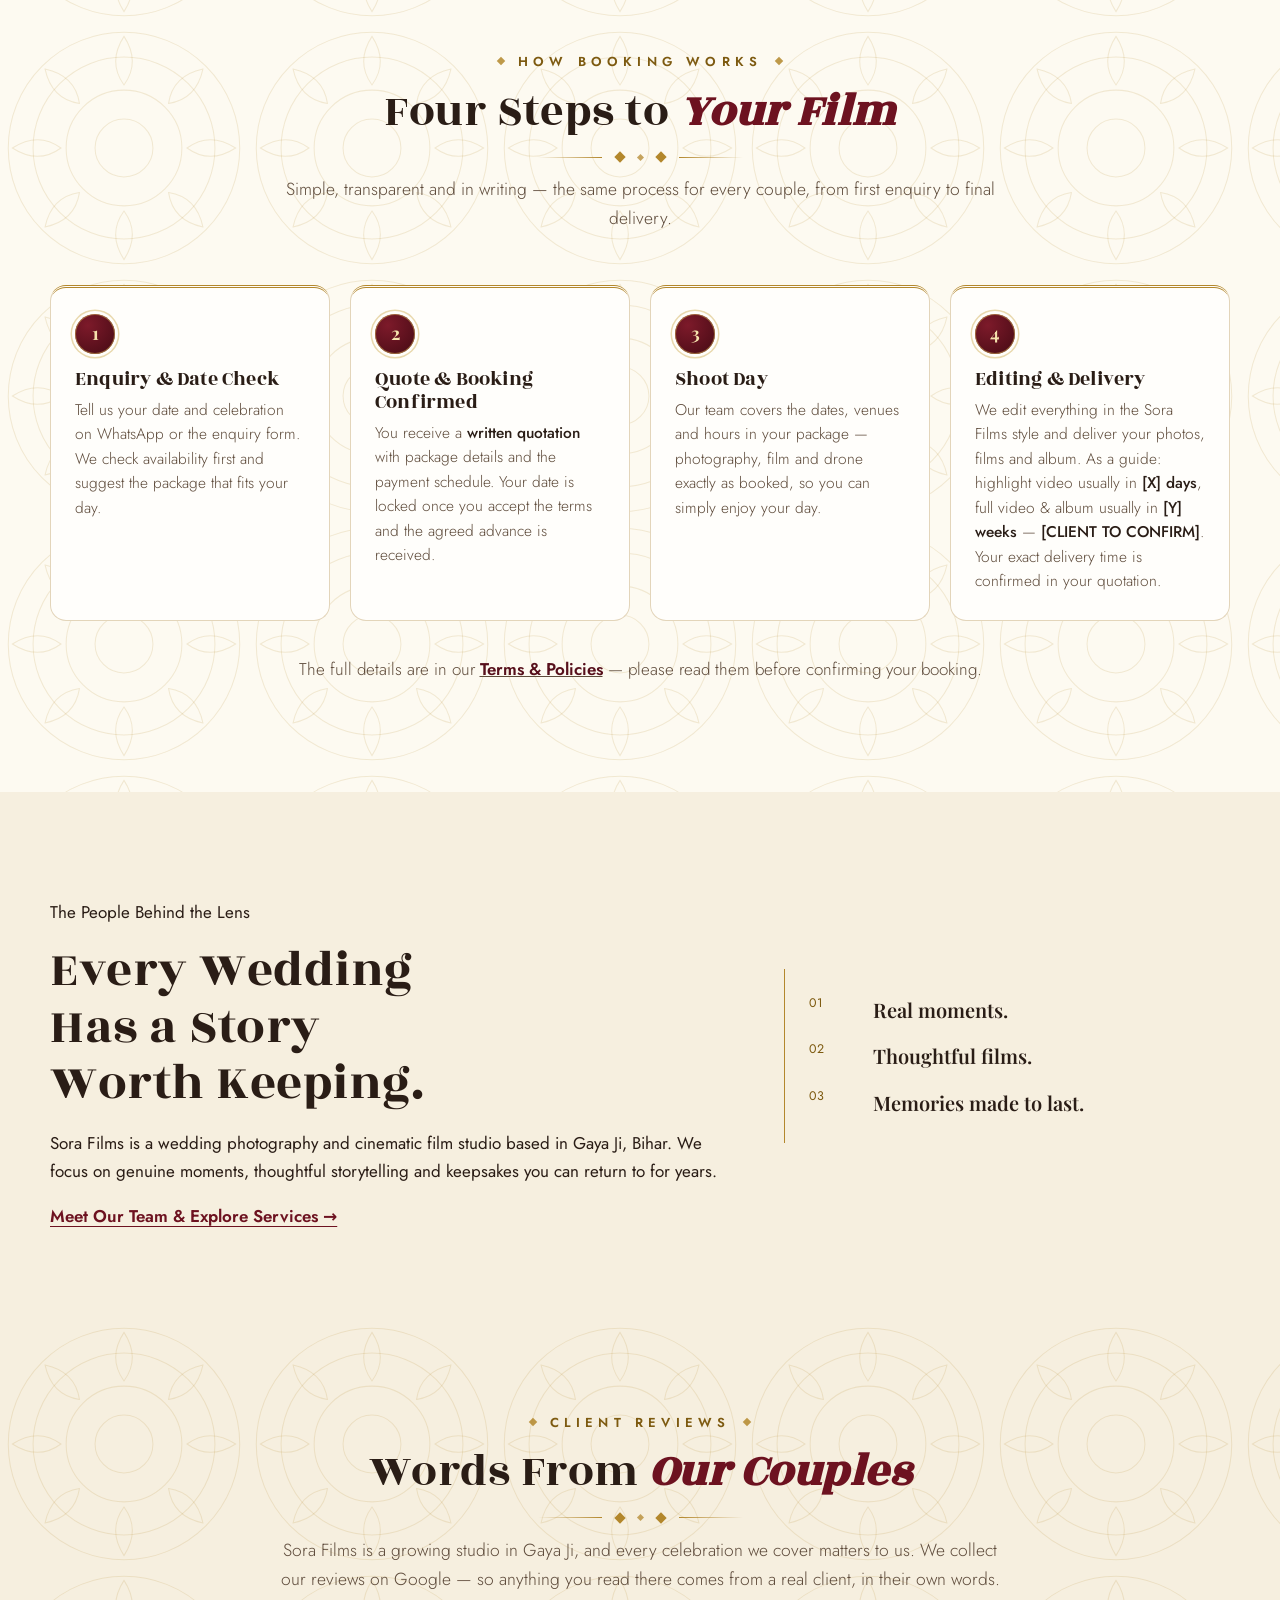
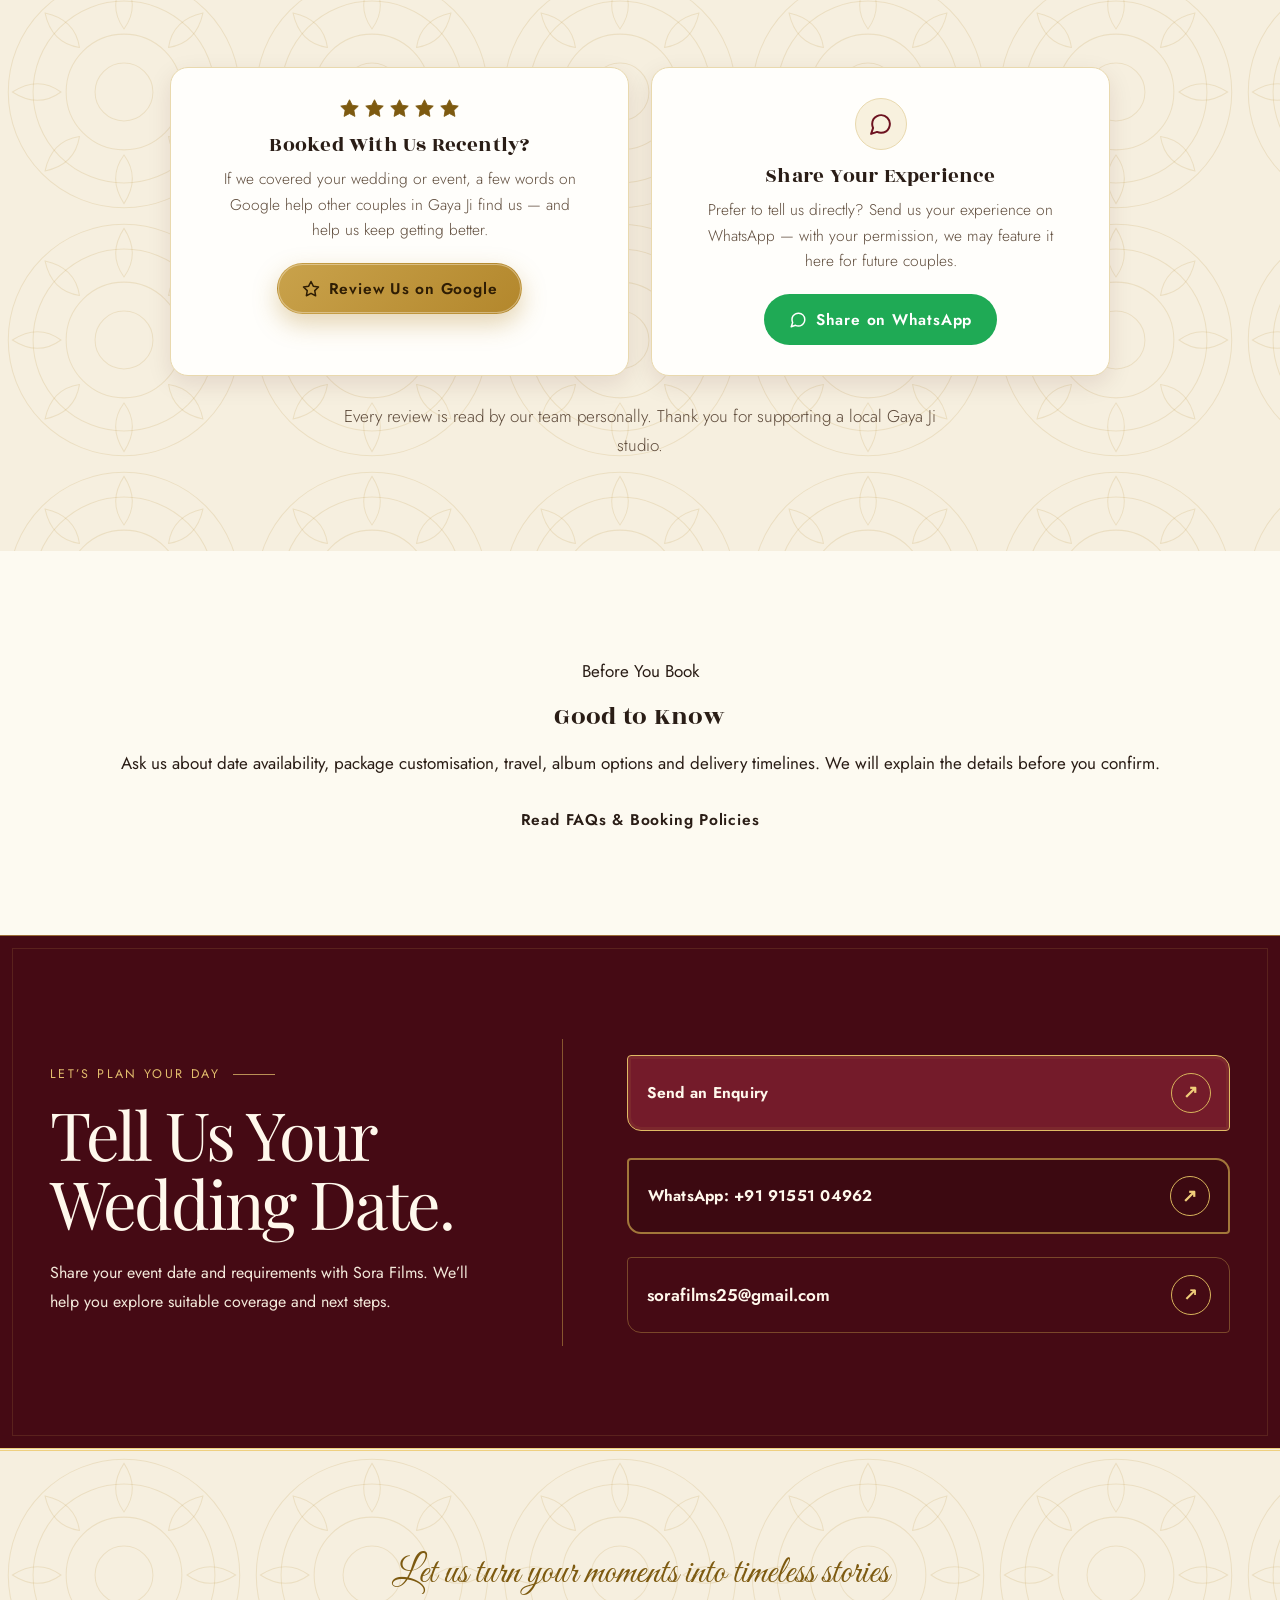
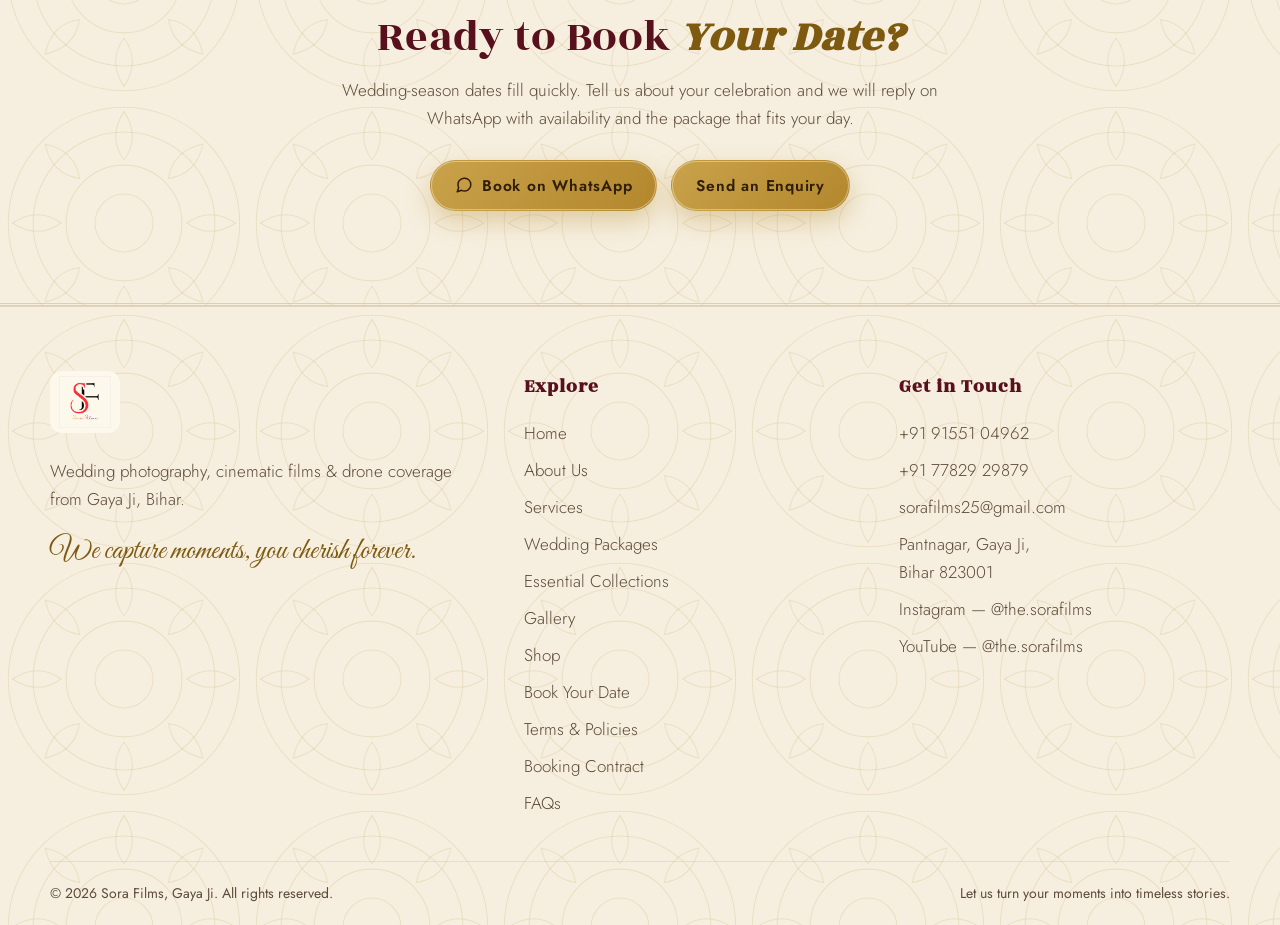
==== commit 1b974911: "Add Shop link to nav and footer, add /shop/ to sitemap" ====
--- a/index.html
+++ b/index.html
@@ -58,6 +58,7 @@
           <a href="./services/" data-i18n="nav.services">Services</a>
           <a href="./packages/" data-i18n="nav.packages">Packages</a>
           <a href="./gallery/" data-i18n="nav.gallery">Gallery</a>
+          <a href="./shop/" data-i18n="nav.shop">Shop</a>
           <a href="./contact/" data-i18n="nav.contact">Contact</a>
         </nav>
          <button type="button" class="btn btn-ghost lang-toggle" id="langToggle" aria-label="हिंदी में देखें">हिंदी</button> <a class="btn btn-gold" href="tel:+919155104962">
@@ -75,6 +76,7 @@
           <a href="./services/" data-i18n="nav.services">Services</a>
           <a href="./packages/" data-i18n="nav.packages">Packages</a>
           <a href="./gallery/" data-i18n="nav.gallery">Gallery</a>
+          <a href="./shop/" data-i18n="nav.shop">Shop</a>
           <a href="./contact/" data-i18n="nav.contact">Contact</a>
           <a href="tel:+919155104962">Call: +91 91551 04962</a>
         </nav>
@@ -324,6 +326,7 @@
               <li><a href="./packages/" data-i18n="sec.packages">Wedding Packages</a></li>
               <li><a href="./packages/#essential">Essential Collections</a></li>
               <li><a href="./gallery/" data-i18n="nav.gallery">Gallery</a></li>
+              <li><a href="./shop/" data-i18n="nav.shop">Shop</a></li>
               <li><a href="./contact/">Book Your Date</a></li>
               <li><a href="./terms/">Terms &amp; Policies</a></li>
               <li><a href="./contract.html">Booking Contract</a></li>
--- a/assets/css/style.css
+++ b/assets/css/style.css
@@ -774,7 +774,7 @@
       /* ---------- reference-inspired design (2026-11-08): photo hero with cream overlay, eyebrow, services strip, packages header — Sora maroon & gold palette kept ---------- */
       .hero-photo{position:absolute;inset:0;width:100%;height:100%;z-index:0}
       .hero-photo .frame{border-radius:0;border:0;box-shadow:none;height:100%}
-      .hero-photo .frame img{aspect-ratio:auto;height:100%;object-position:50% 12%}
+      .hero-photo .frame img{aspect-ratio:auto;height:100%;object-position:50% 35%}
       .hero-photo::before,.hero-photo::after{display:none}
       .hero-badge{display:none}
       .hero::after{content:"";position:absolute;inset:0;z-index:1;background:linear-gradient(90deg,var(--bg) 0%,rgba(253,250,241,.94) 26%,rgba(253,250,241,.68) 46%,rgba(253,250,241,.28) 66%,rgba(253,250,241,.05) 84%,rgba(253,250,241,0) 100%),linear-gradient(0deg,rgba(253,250,241,.78),rgba(253,250,241,0) 28%)}
